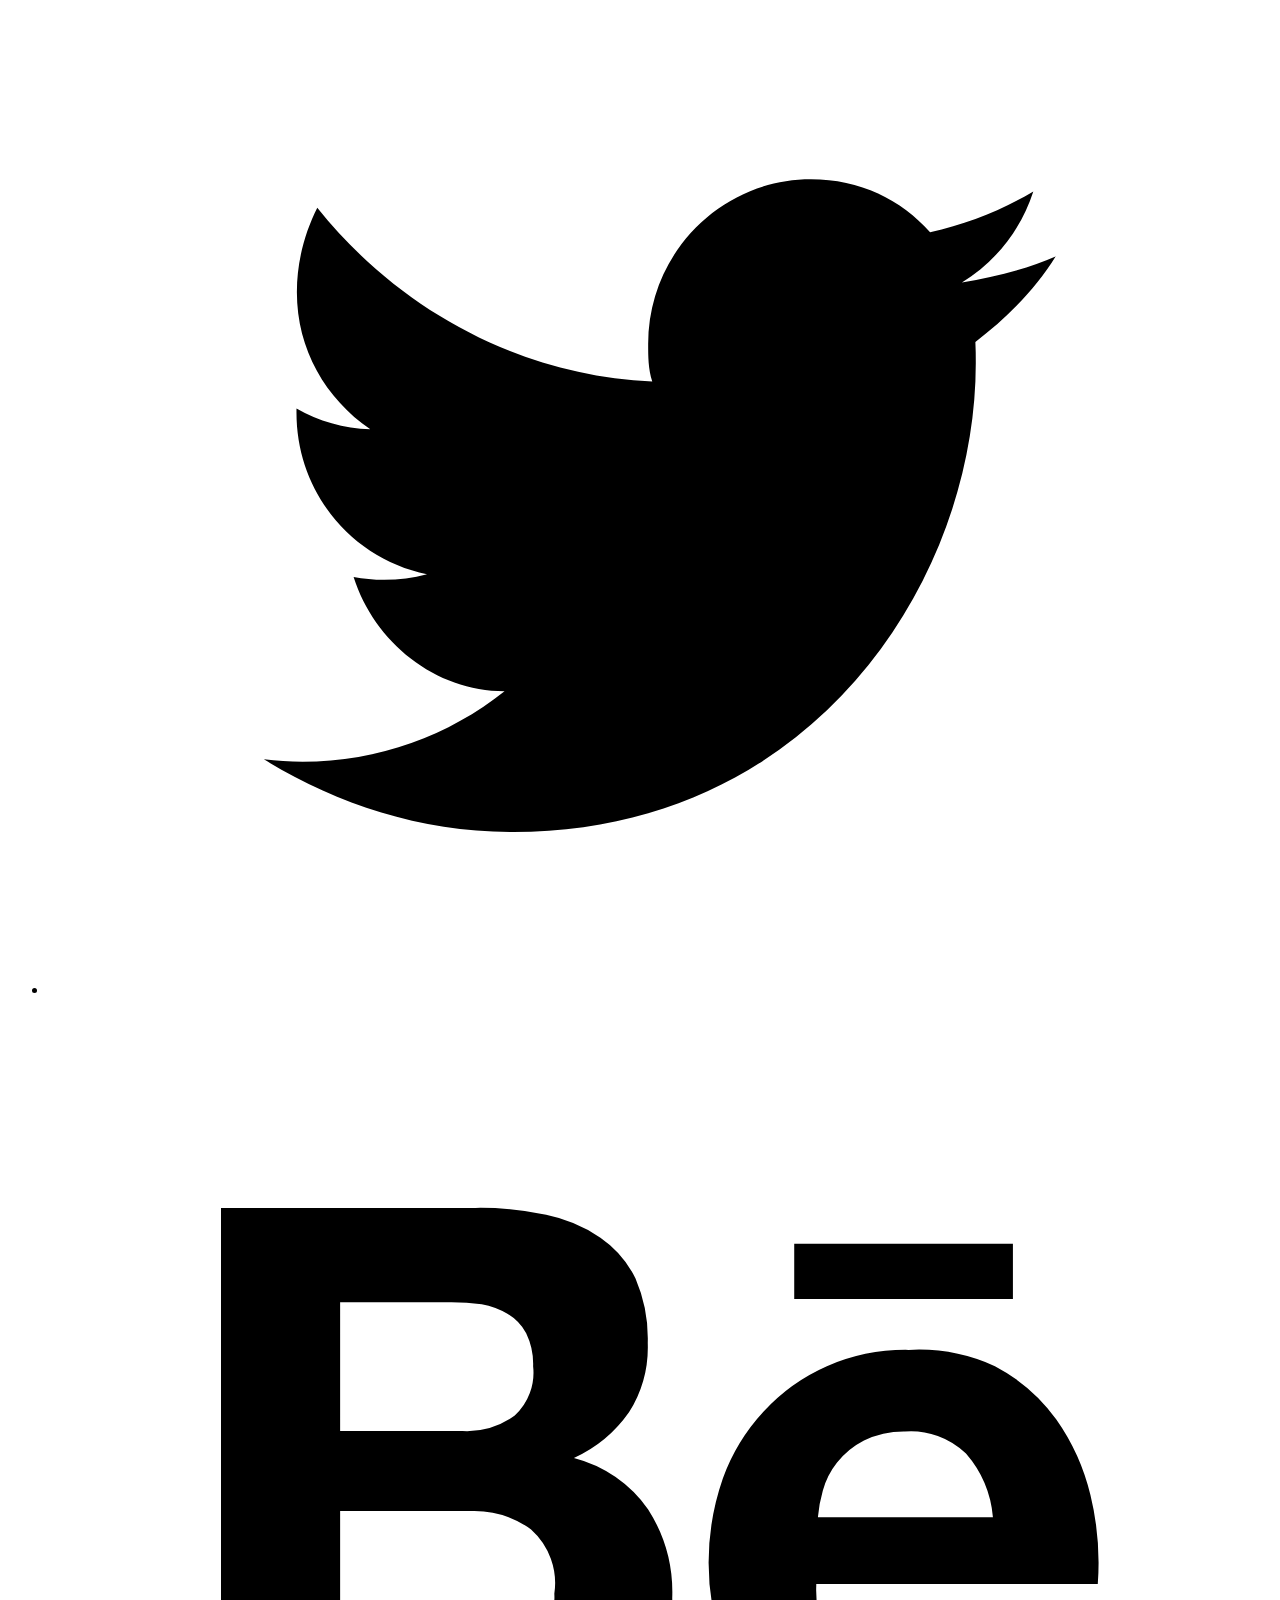
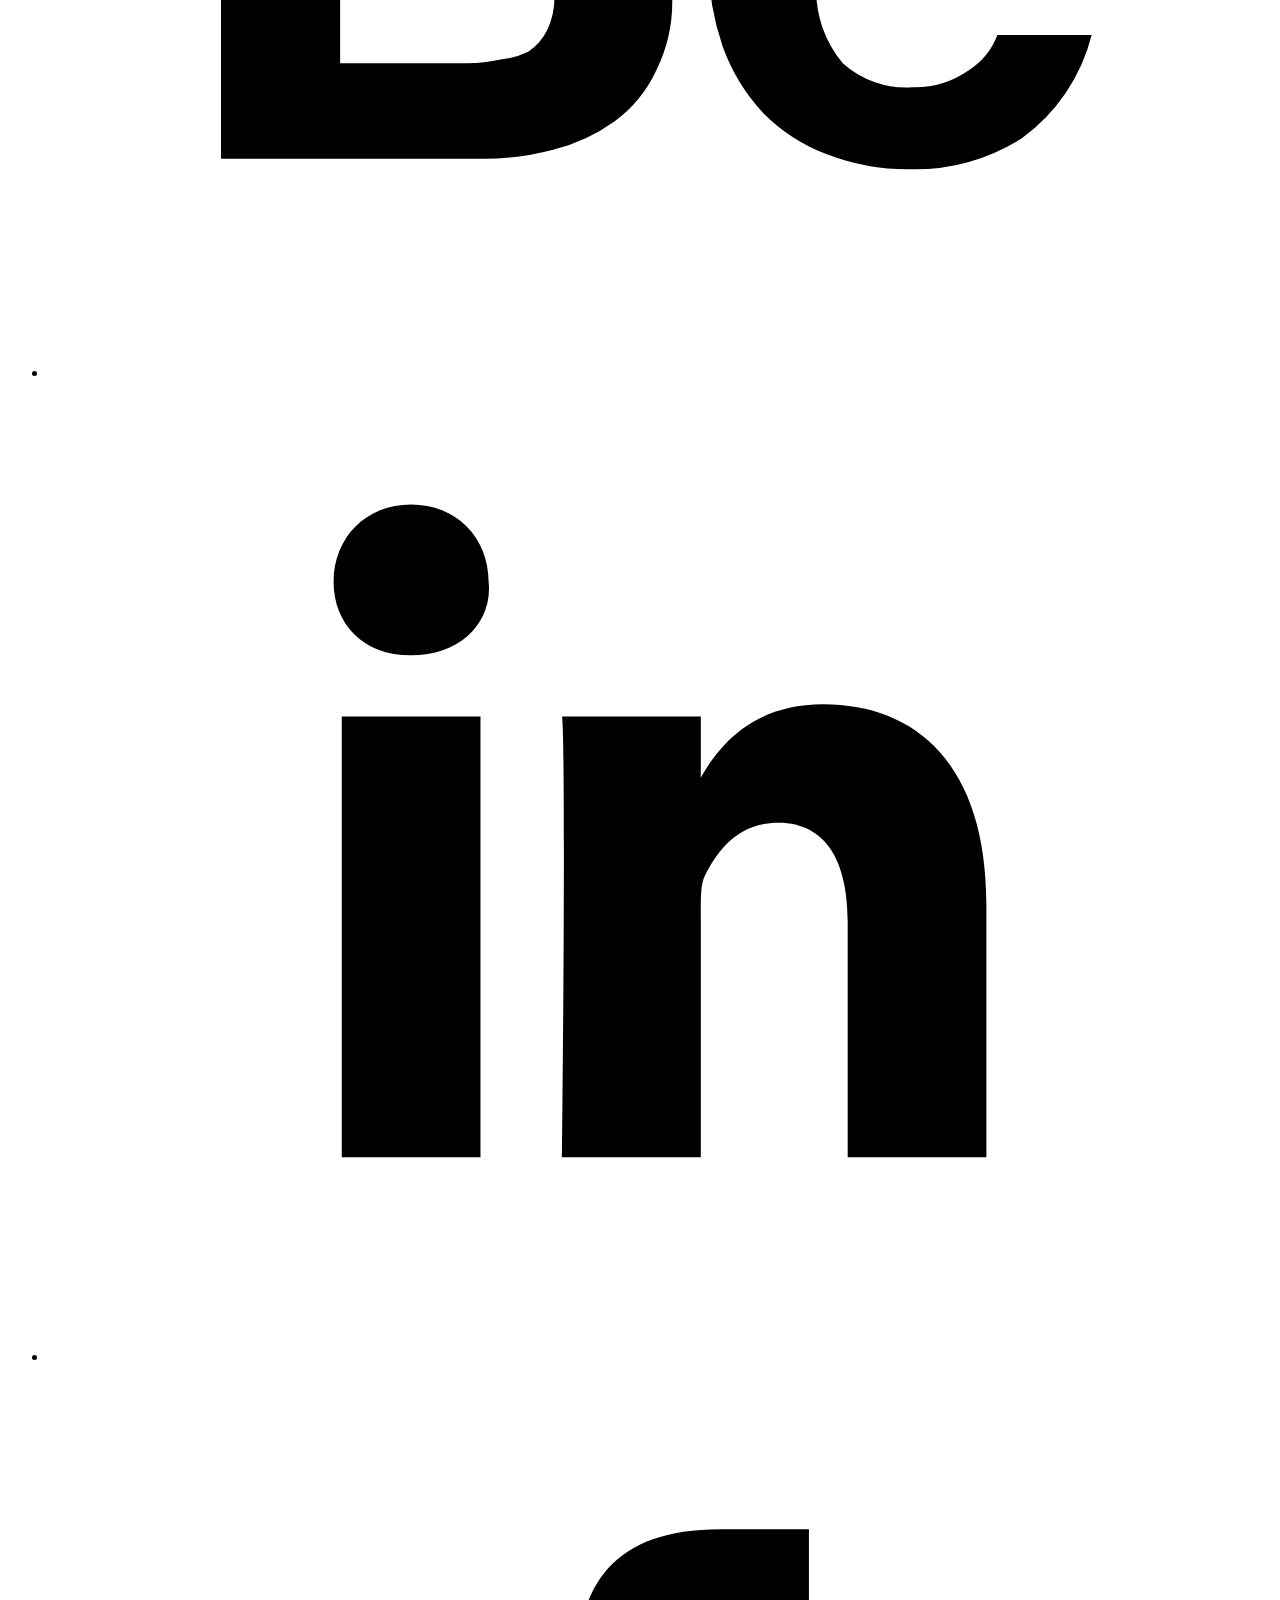
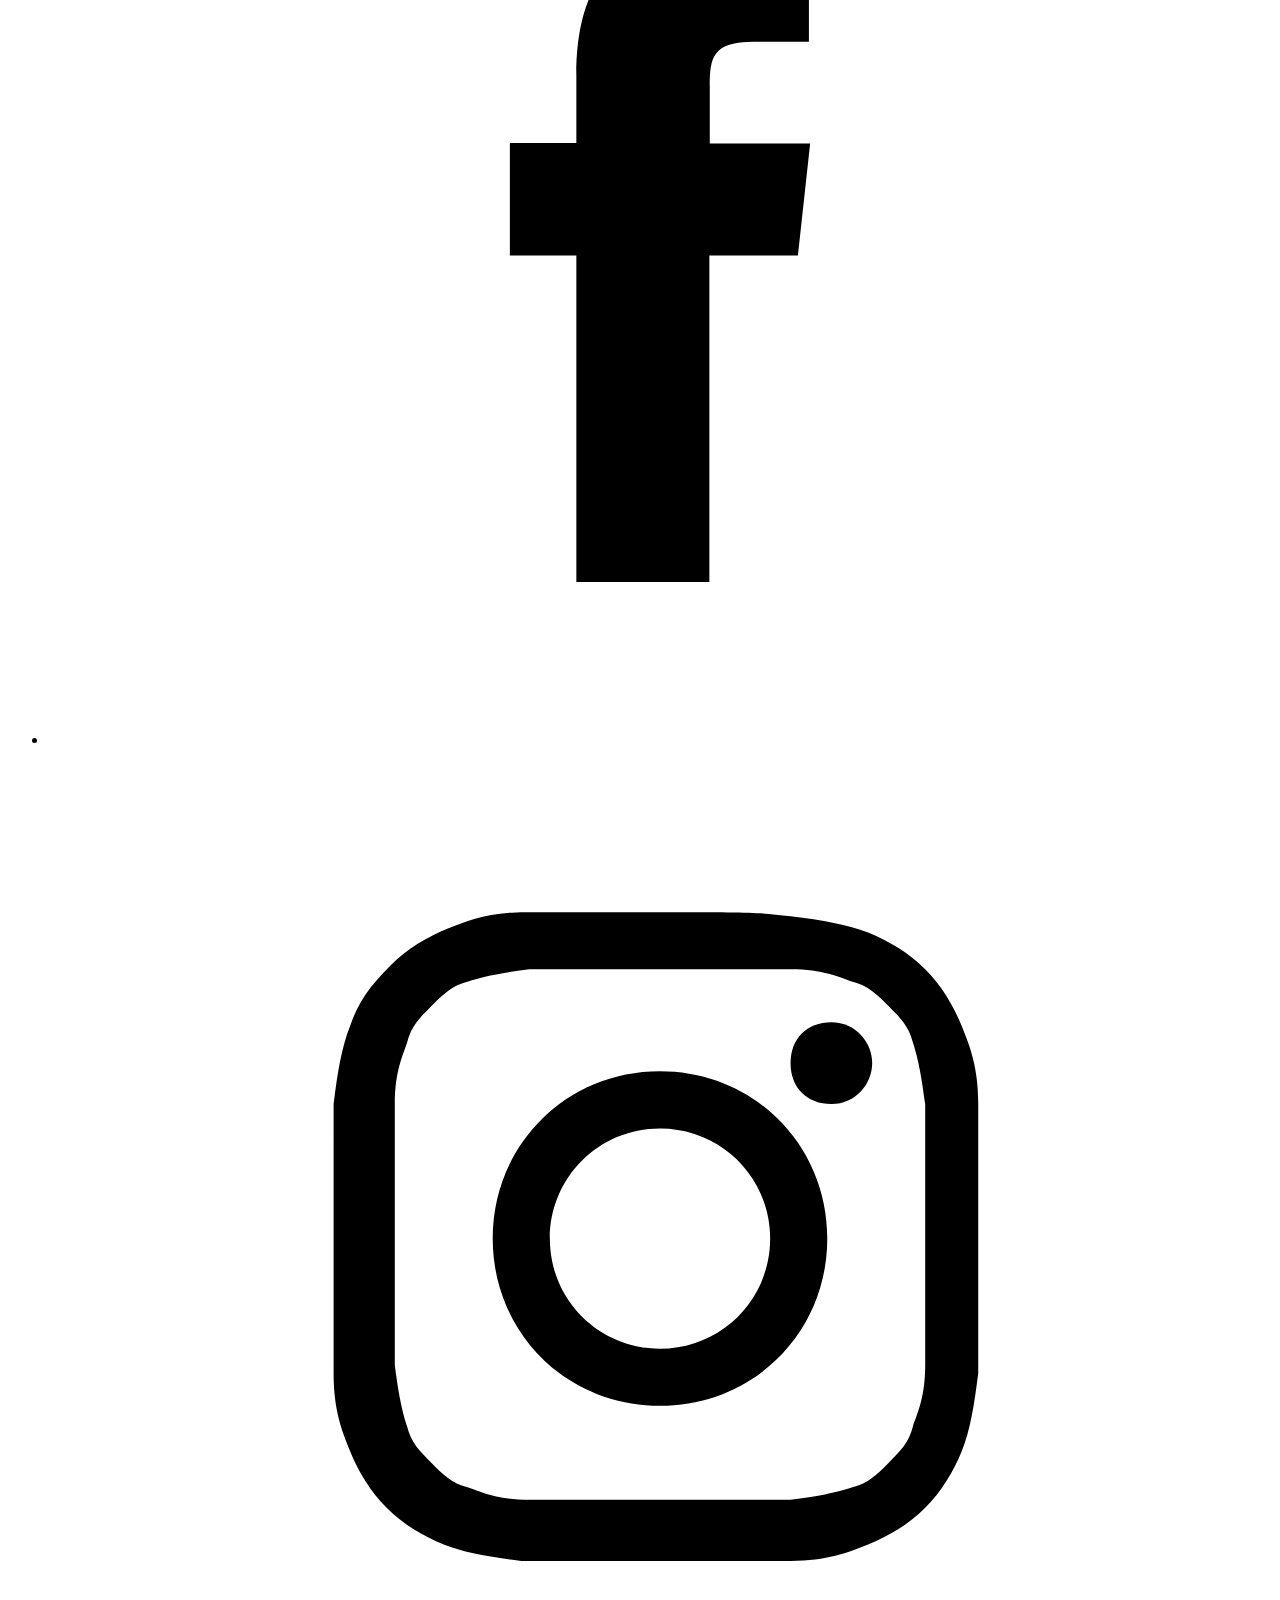
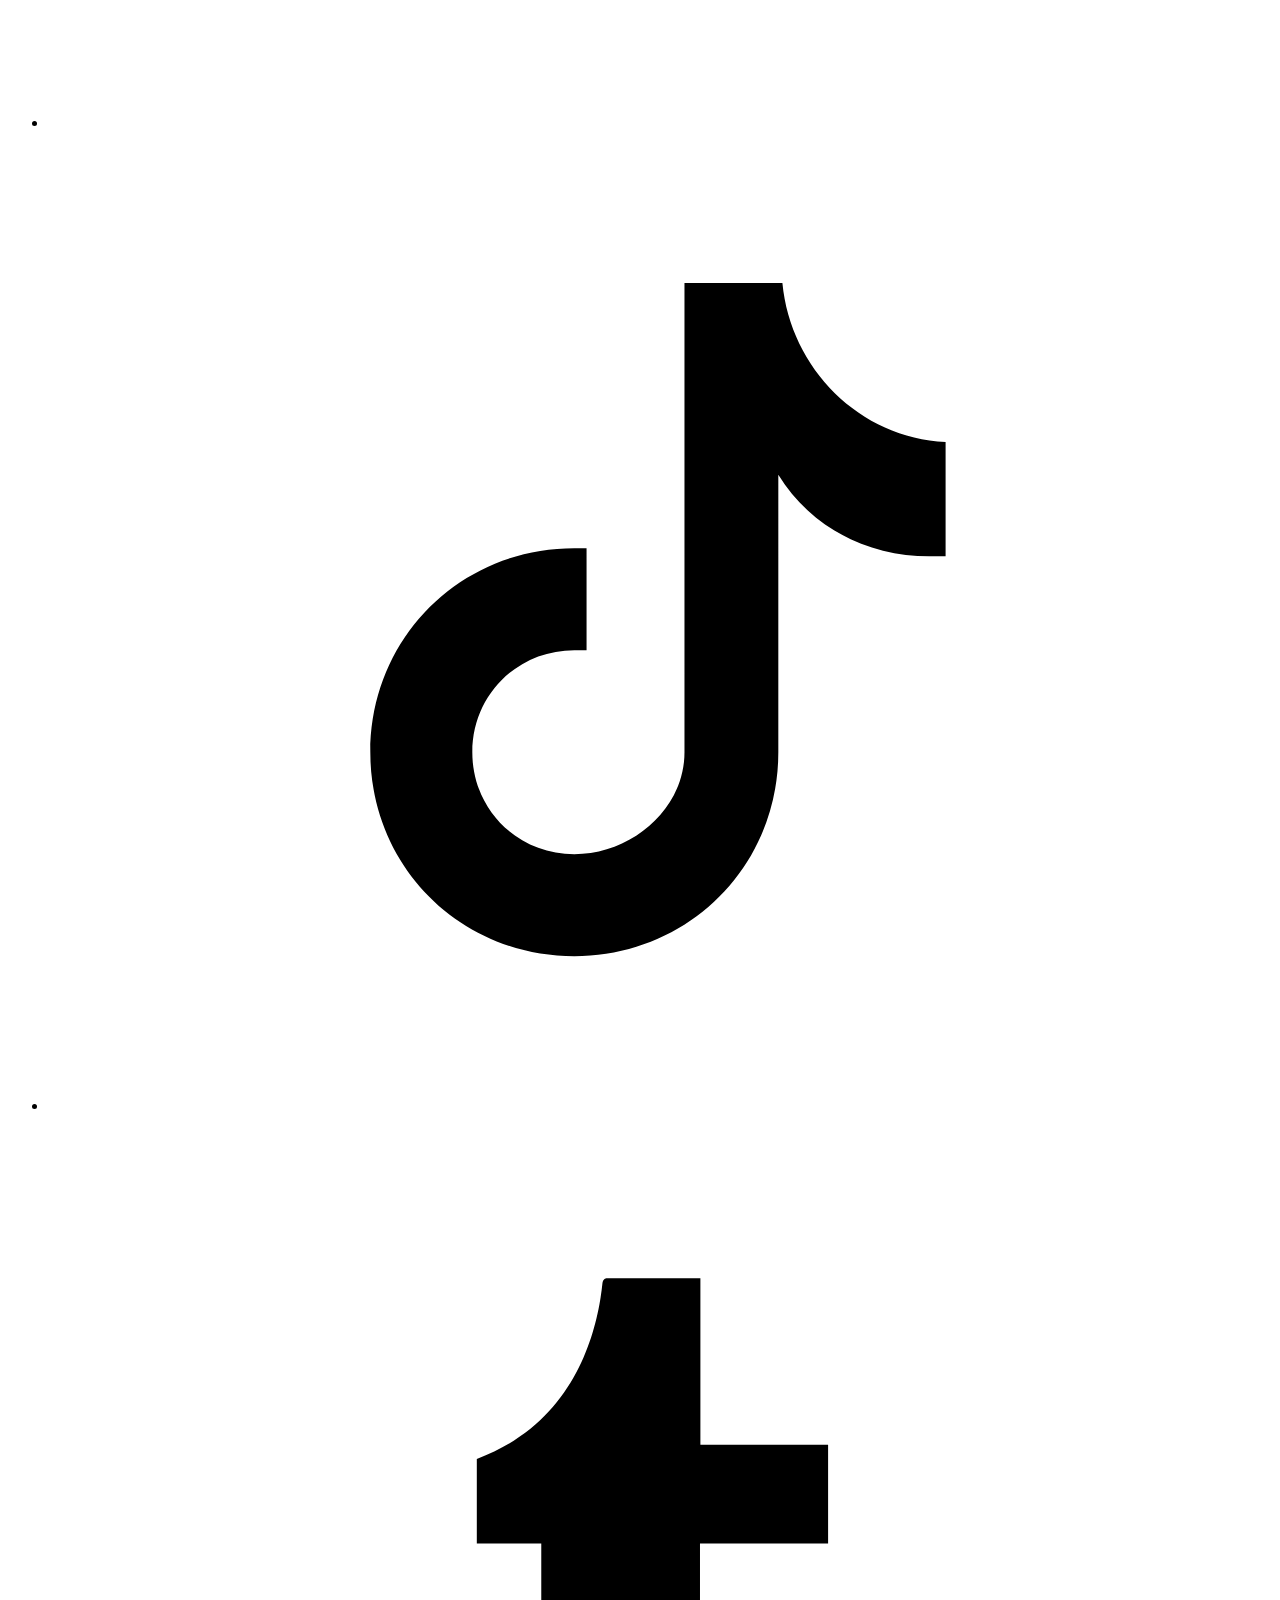
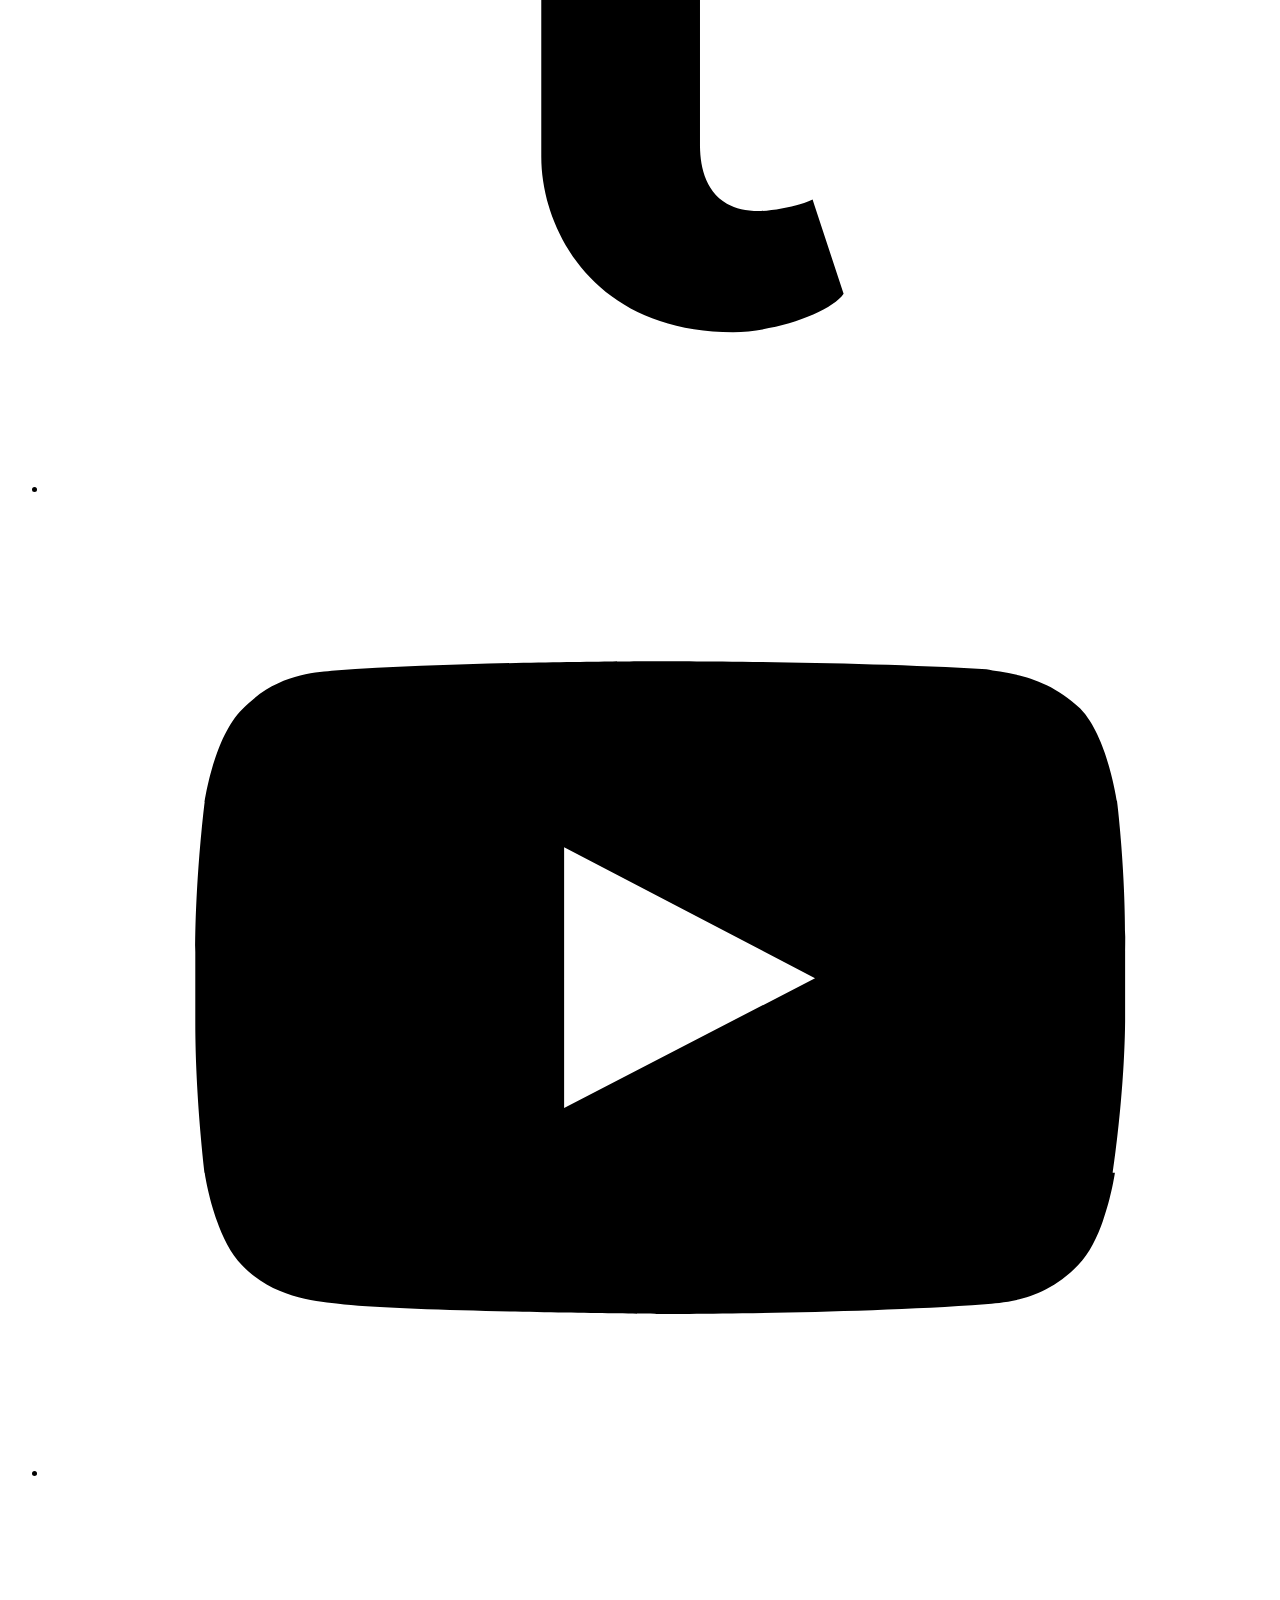
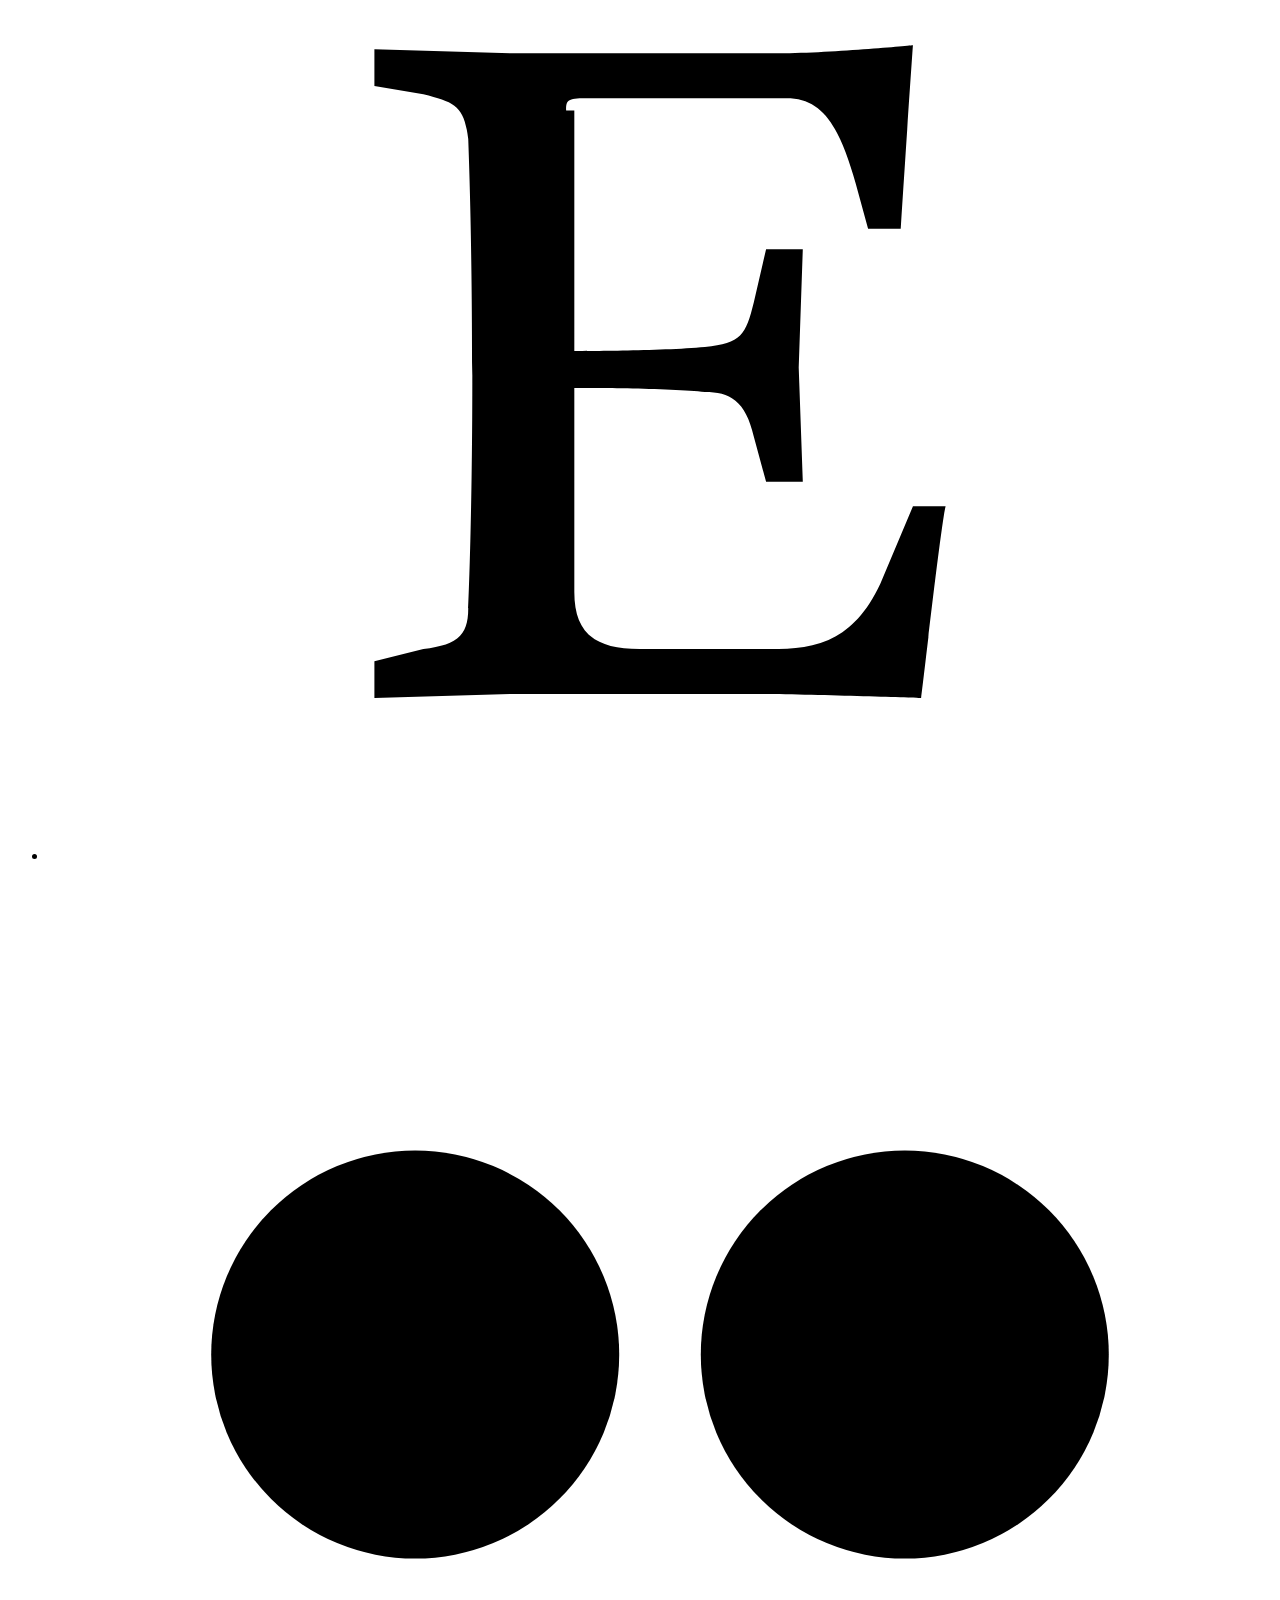
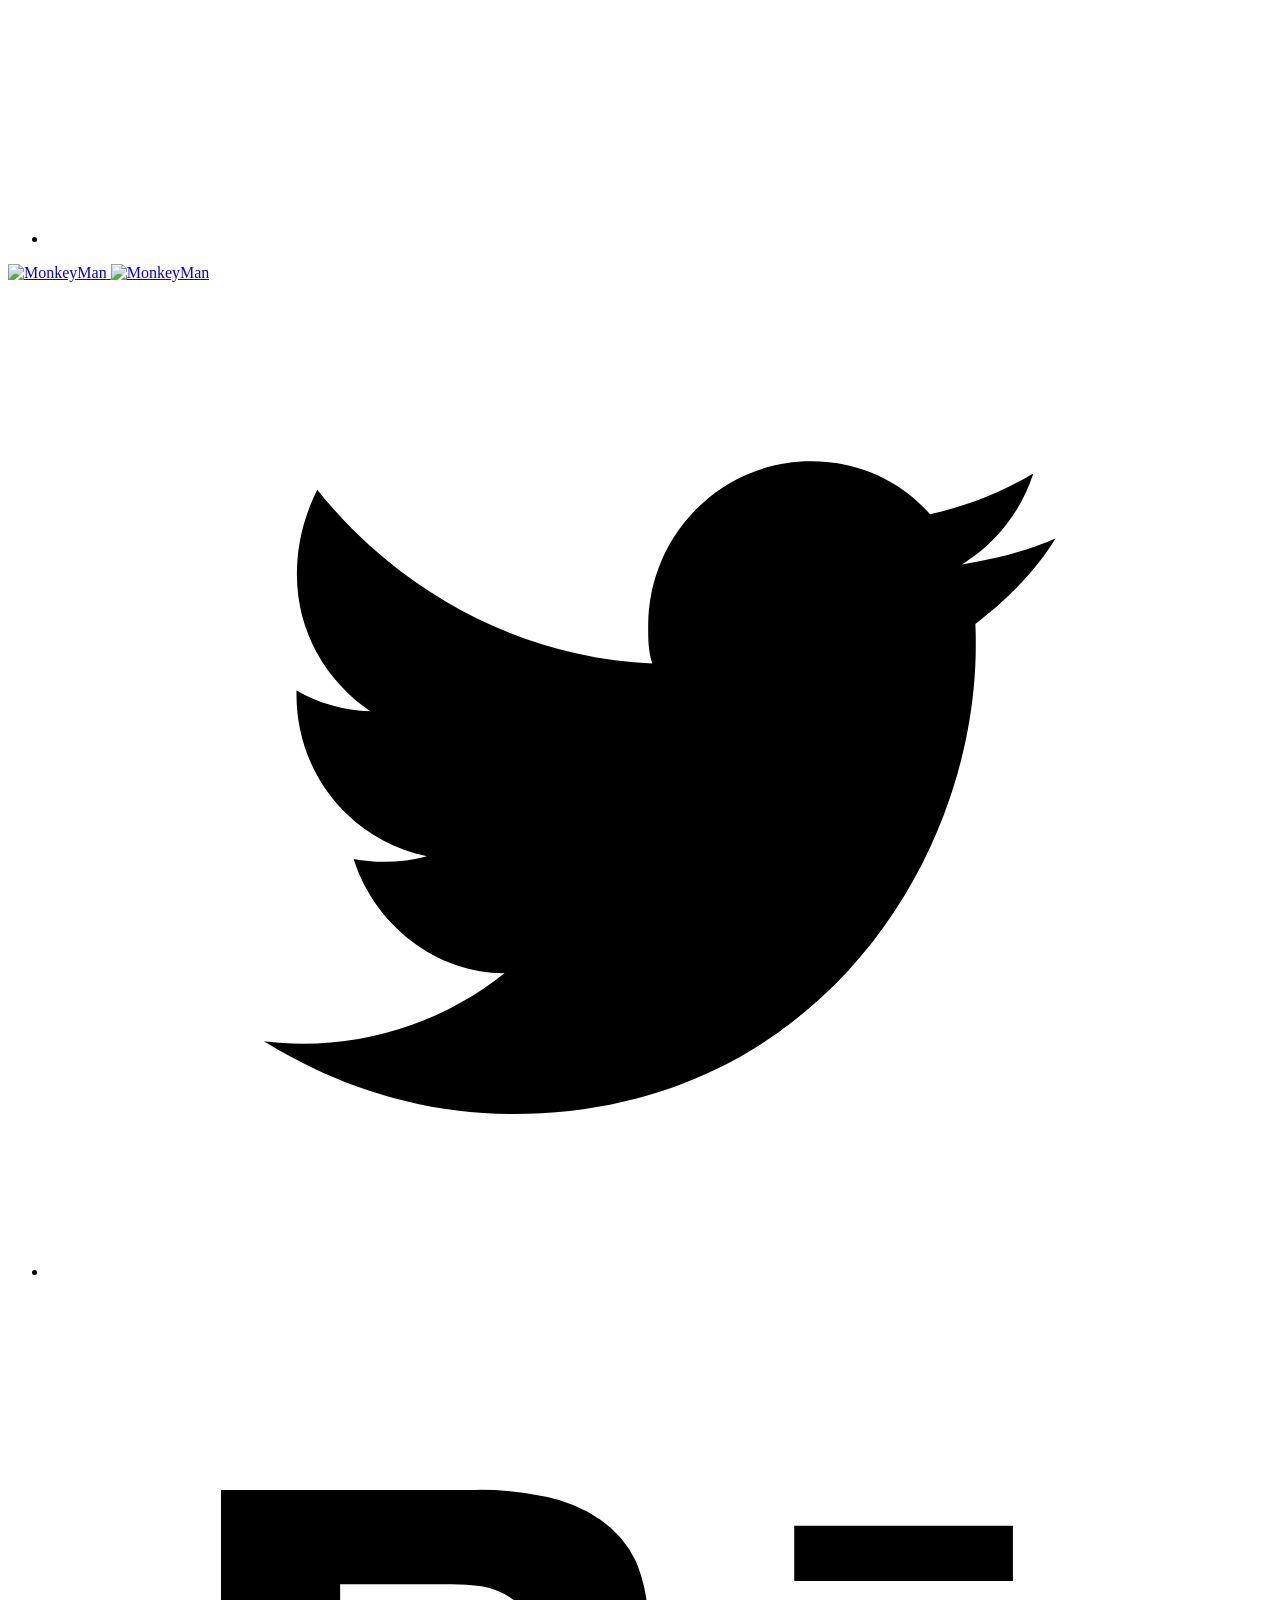
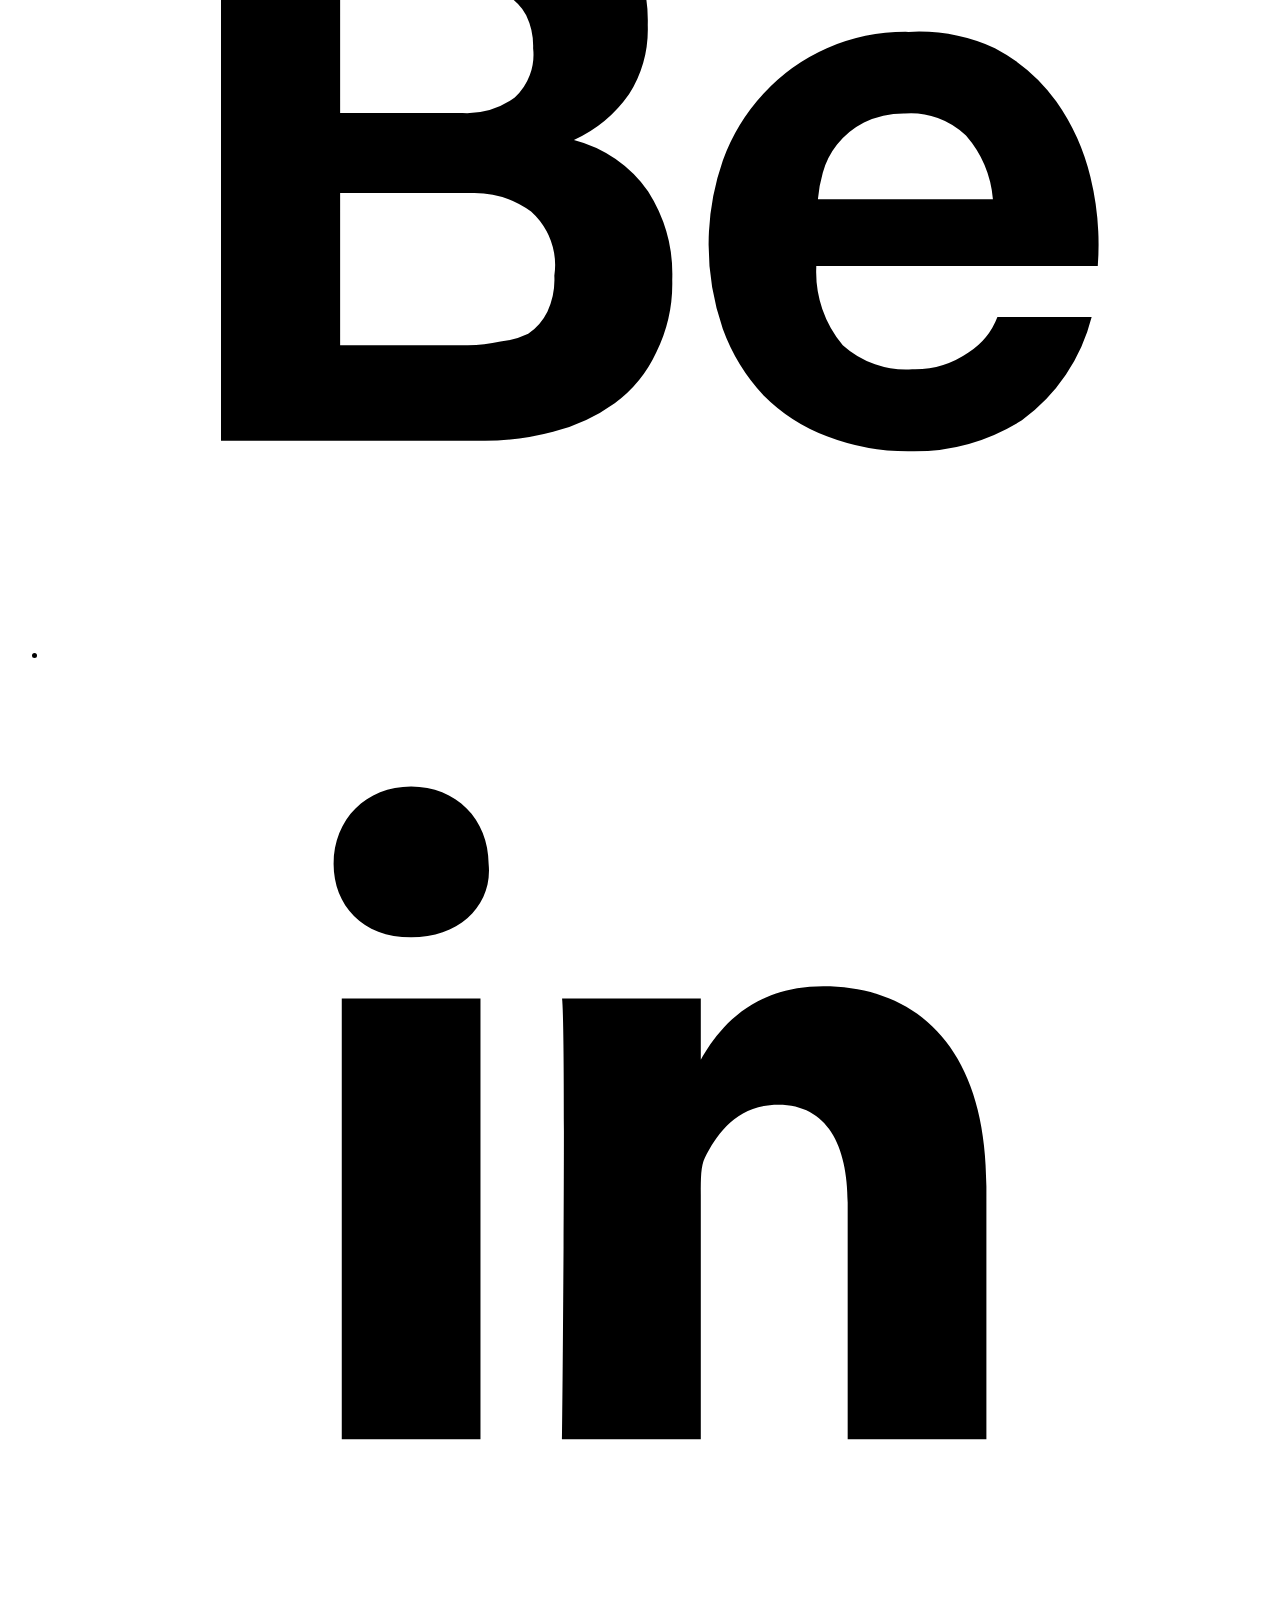
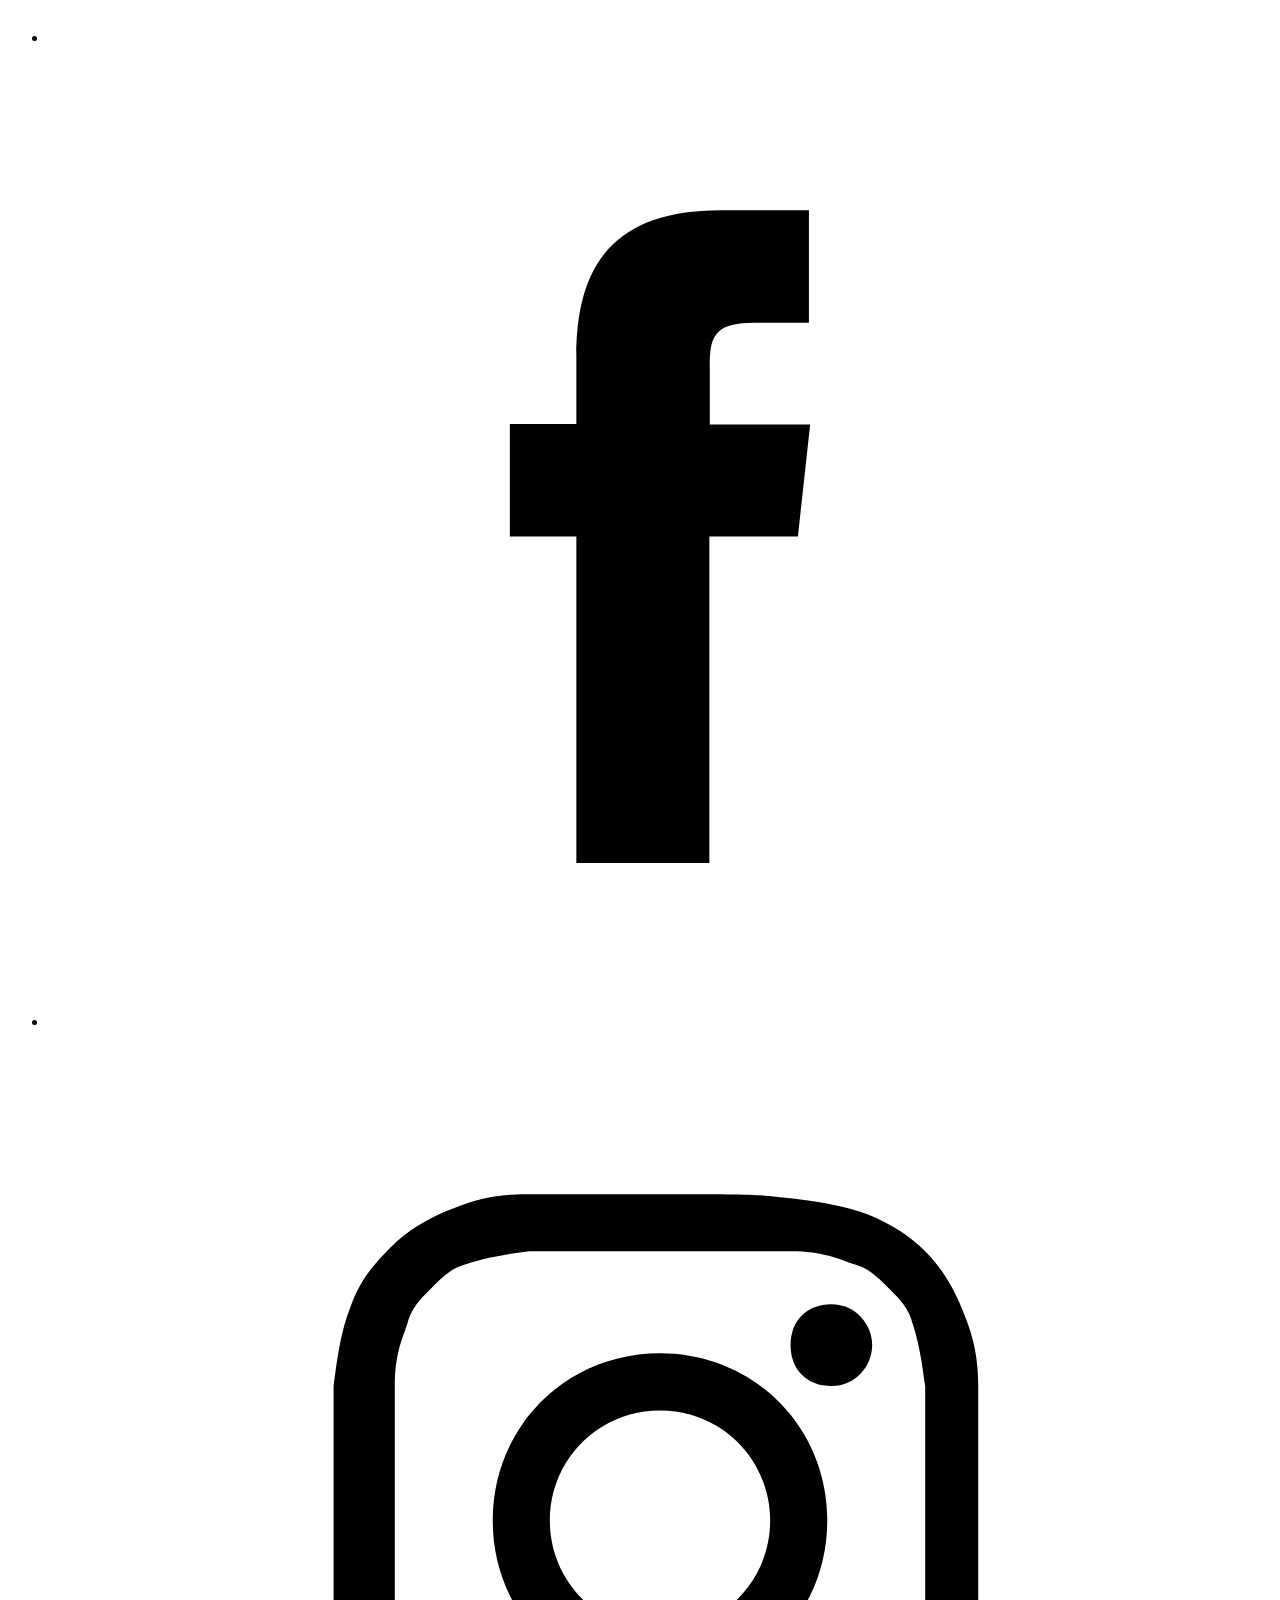
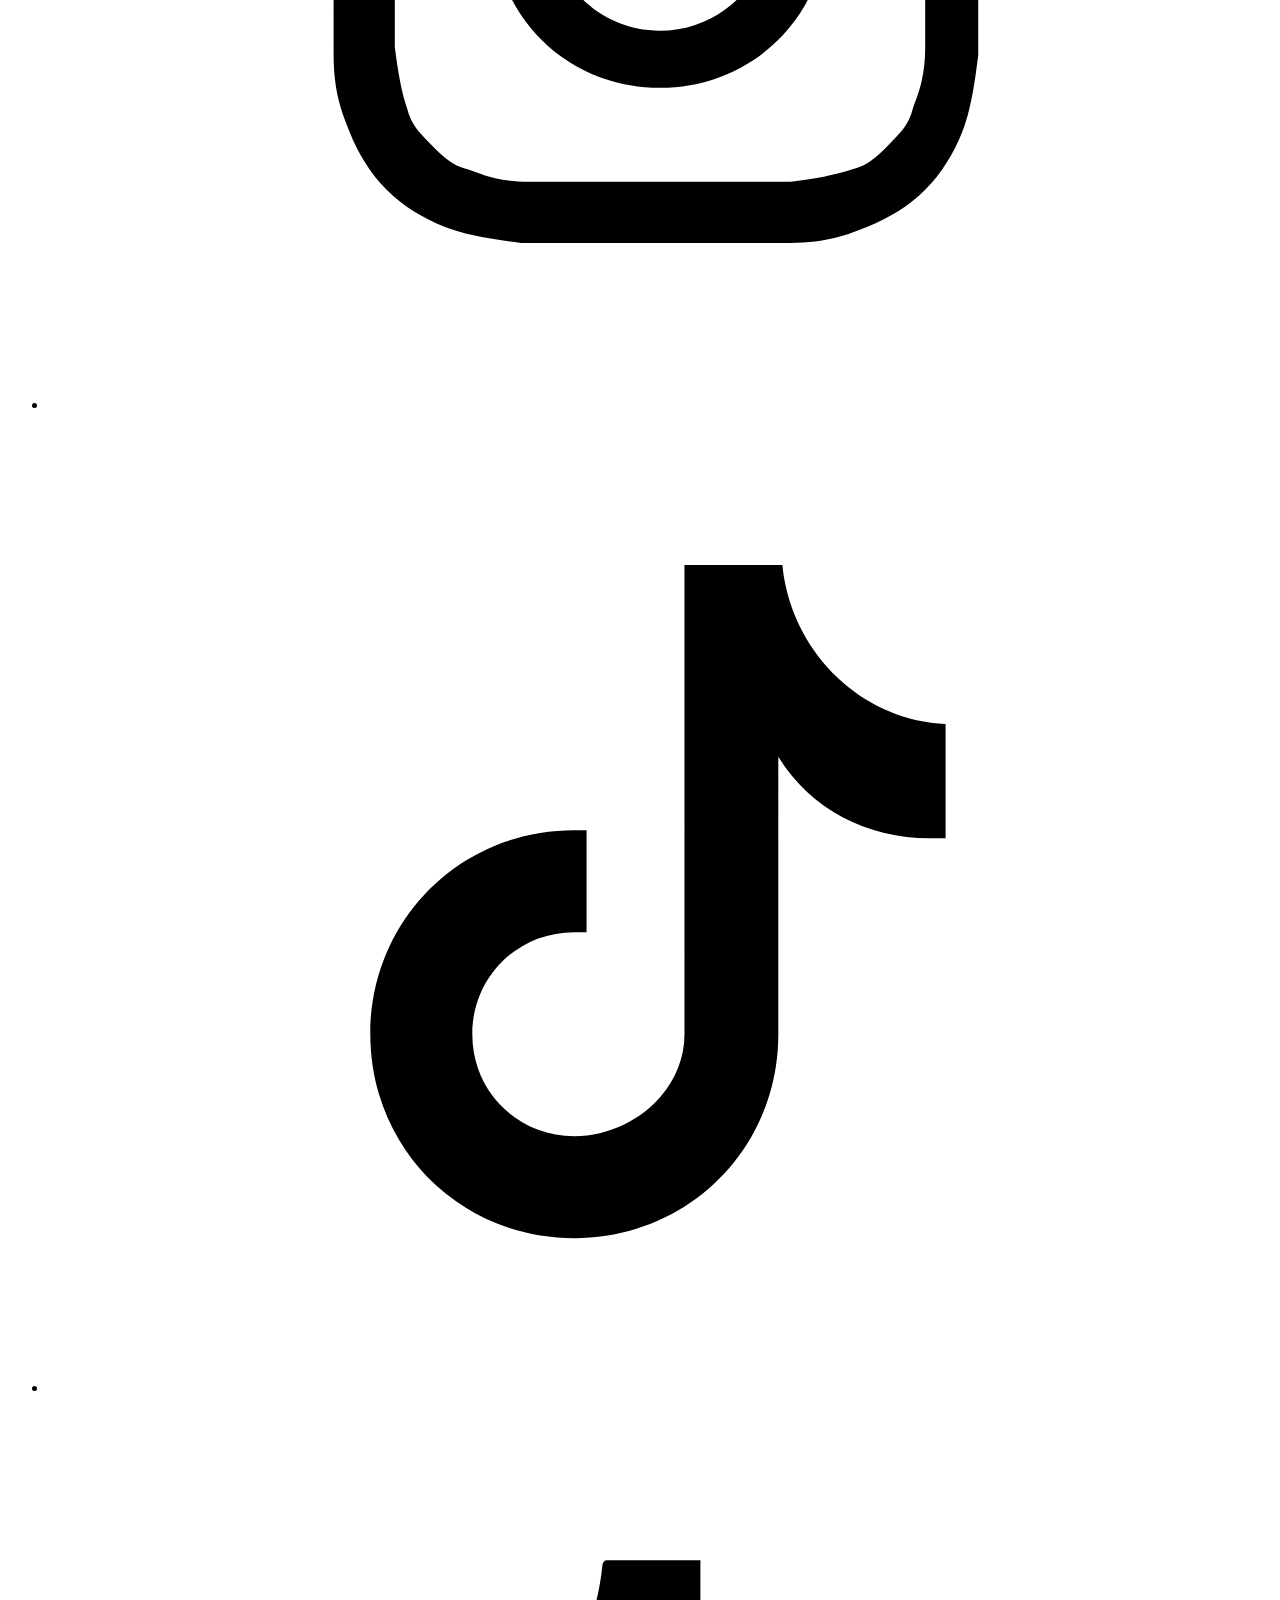
==== index.html @ 5e3587ab "Add files via upload" ====
<!DOCTYPE html>
<!-- saved from url=(0034)https://monkeyman.myportfolio.com/ -->
<html lang="en-US" class="wf-ftnk-n4-active wf-ysdr-n4-active wf-ftnk-n7-active wf-rnkj-n4-active wf-vcsm-n4-active wf-active"><head><meta http-equiv="Content-Type" content="text/html; charset=UTF-8">
  <script type="text/javascript">(window.NREUM||(NREUM={})).init={ajax:{deny_list:["bam.nr-data.net"]}};(window.NREUM||(NREUM={})).loader_config={licenseKey:"e7fb1b89a0",applicationID:"750147145"};;/*! For license information please see nr-loader-rum-1.249.0.min.js.LICENSE.txt */
(()=>{var e,t,r={234:(e,t,r)=>{"use strict";r.d(t,{P_:()=>v,Mt:()=>b,C5:()=>s,DL:()=>A,OP:()=>S,lF:()=>T,Yu:()=>x,Dg:()=>m,CX:()=>c,GE:()=>_,sU:()=>R});var n=r(8632),i=r(9567);const a={beacon:n.ce.beacon,errorBeacon:n.ce.errorBeacon,licenseKey:void 0,applicationID:void 0,sa:void 0,queueTime:void 0,applicationTime:void 0,ttGuid:void 0,user:void 0,account:void 0,product:void 0,extra:void 0,jsAttributes:{},userAttributes:void 0,atts:void 0,transactionName:void 0,tNamePlain:void 0},o={};function s(e){if(!e)throw new Error("All info objects require an agent identifier!");if(!o[e])throw new Error("Info for ".concat(e," was never set"));return o[e]}function c(e,t){if(!e)throw new Error("All info objects require an agent identifier!");o[e]=(0,i.D)(t,a);const r=(0,n.ek)(e);r&&(r.info=o[e])}const u=e=>{if(!e||"string"!=typeof e)return!1;try{document.createDocumentFragment().querySelector(e)}catch{return!1}return!0};var d=r(7056),l=r(50);const f="[data-nr-mask]",g=()=>{const e={mask_selector:"*",block_selector:"[data-nr-block]",mask_input_options:{color:!1,date:!1,"datetime-local":!1,email:!1,month:!1,number:!1,range:!1,search:!1,tel:!1,text:!1,time:!1,url:!1,week:!1,textarea:!1,select:!1,password:!0}};return{feature_flags:[],proxy:{assets:void 0,beacon:void 0},privacy:{cookies_enabled:!0},ajax:{deny_list:void 0,block_internal:!0,enabled:!0,harvestTimeSeconds:10,autoStart:!0},distributed_tracing:{enabled:void 0,exclude_newrelic_header:void 0,cors_use_newrelic_header:void 0,cors_use_tracecontext_headers:void 0,allowed_origins:void 0},session:{domain:void 0,expiresMs:d.oD,inactiveMs:d.Hb},ssl:void 0,obfuscate:void 0,jserrors:{enabled:!0,harvestTimeSeconds:10,autoStart:!0},metrics:{enabled:!0,autoStart:!0},page_action:{enabled:!0,harvestTimeSeconds:30,autoStart:!0},page_view_event:{enabled:!0,autoStart:!0},page_view_timing:{enabled:!0,harvestTimeSeconds:30,long_task:!1,autoStart:!0},session_trace:{enabled:!0,harvestTimeSeconds:10,autoStart:!0},harvest:{tooManyRequestsDelay:60},session_replay:{autoStart:!0,enabled:!1,harvestTimeSeconds:60,sampling_rate:50,error_sampling_rate:50,collect_fonts:!1,inline_images:!1,inline_stylesheet:!0,mask_all_inputs:!0,get mask_text_selector(){return e.mask_selector},set mask_text_selector(t){u(t)?e.mask_selector="".concat(t,",").concat(f):""===t||null===t?e.mask_selector=f:(0,l.Z)("An invalid session_replay.mask_selector was provided. '*' will be used.",t)},get block_class(){return"nr-block"},get ignore_class(){return"nr-ignore"},get mask_text_class(){return"nr-mask"},get block_selector(){return e.block_selector},set block_selector(t){u(t)?e.block_selector+=",".concat(t):""!==t&&(0,l.Z)("An invalid session_replay.block_selector was provided and will not be used",t)},get mask_input_options(){return e.mask_input_options},set mask_input_options(t){t&&"object"==typeof t?e.mask_input_options={...t,password:!0}:(0,l.Z)("An invalid session_replay.mask_input_option was provided and will not be used",t)}},spa:{enabled:!0,harvestTimeSeconds:10,autoStart:!0}}},p={},h="All configuration objects require an agent identifier!";function v(e){if(!e)throw new Error(h);if(!p[e])throw new Error("Configuration for ".concat(e," was never set"));return p[e]}function m(e,t){if(!e)throw new Error(h);p[e]=(0,i.D)(t,g());const r=(0,n.ek)(e);r&&(r.init=p[e])}function b(e,t){if(!e)throw new Error(h);var r=v(e);if(r){for(var n=t.split("."),i=0;i<n.length-1;i++)if("object"!=typeof(r=r[n[i]]))return;r=r[n[n.length-1]]}return r}const y={accountID:void 0,trustKey:void 0,agentID:void 0,licenseKey:void 0,applicationID:void 0,xpid:void 0},w={};function A(e){if(!e)throw new Error("All loader-config objects require an agent identifier!");if(!w[e])throw new Error("LoaderConfig for ".concat(e," was never set"));return w[e]}function _(e,t){if(!e)throw new Error("All loader-config objects require an agent identifier!");w[e]=(0,i.D)(t,y);const r=(0,n.ek)(e);r&&(r.loader_config=w[e])}const x=(0,n.mF)().o;var D=r(385),k=r(6818);const E={buildEnv:k.Re,customTransaction:void 0,disabled:!1,distMethod:k.gF,isolatedBacklog:!1,loaderType:void 0,maxBytes:3e4,offset:Math.floor(D._A?.performance?.timeOrigin||D._A?.performance?.timing?.navigationStart||Date.now()),onerror:void 0,origin:""+D._A.location,ptid:void 0,releaseIds:{},session:void 0,xhrWrappable:"function"==typeof D._A.XMLHttpRequest?.prototype?.addEventListener,version:k.q4,denyList:void 0},j={};function S(e){if(!e)throw new Error("All runtime objects require an agent identifier!");if(!j[e])throw new Error("Runtime for ".concat(e," was never set"));return j[e]}function R(e,t){if(!e)throw new Error("All runtime objects require an agent identifier!");j[e]=(0,i.D)(t,E);const r=(0,n.ek)(e);r&&(r.runtime=j[e])}function T(e){return function(e){try{const t=s(e);return!!t.licenseKey&&!!t.errorBeacon&&!!t.applicationID}catch(e){return!1}}(e)}},9567:(e,t,r)=>{"use strict";r.d(t,{D:()=>i});var n=r(50);function i(e,t){try{if(!e||"object"!=typeof e)return(0,n.Z)("Setting a Configurable requires an object as input");if(!t||"object"!=typeof t)return(0,n.Z)("Setting a Configurable requires a model to set its initial properties");const r=Object.create(Object.getPrototypeOf(t),Object.getOwnPropertyDescriptors(t)),a=0===Object.keys(r).length?e:r;for(let o in a)if(void 0!==e[o])try{Array.isArray(e[o])&&Array.isArray(t[o])?r[o]=Array.from(new Set([...e[o],...t[o]])):"object"==typeof e[o]&&"object"==typeof t[o]?r[o]=i(e[o],t[o]):r[o]=e[o]}catch(e){(0,n.Z)("An error occurred while setting a property of a Configurable",e)}return r}catch(e){(0,n.Z)("An error occured while setting a Configurable",e)}}},6818:(e,t,r)=>{"use strict";r.d(t,{Re:()=>i,gF:()=>a,q4:()=>n});const n="1.249.0",i="PROD",a="CDN"},385:(e,t,r)=>{"use strict";r.d(t,{Nk:()=>d,Tt:()=>s,_A:()=>a,cv:()=>l,iS:()=>o,il:()=>n,ux:()=>c,v6:()=>i,w1:()=>u});const n="undefined"!=typeof window&&!!window.document,i="undefined"!=typeof WorkerGlobalScope&&("undefined"!=typeof self&&self instanceof WorkerGlobalScope&&self.navigator instanceof WorkerNavigator||"undefined"!=typeof globalThis&&globalThis instanceof WorkerGlobalScope&&globalThis.navigator instanceof WorkerNavigator),a=n?window:"undefined"!=typeof WorkerGlobalScope&&("undefined"!=typeof self&&self instanceof WorkerGlobalScope&&self||"undefined"!=typeof globalThis&&globalThis instanceof WorkerGlobalScope&&globalThis),o=(a?.document?.readyState,Boolean("hidden"===a?.document?.visibilityState)),s=(a?.location,/iPad|iPhone|iPod/.test(a.navigator?.userAgent)),c=s&&"undefined"==typeof SharedWorker,u=((()=>{const e=a.navigator?.userAgent?.match(/Firefox[/\s](\d+\.\d+)/);Array.isArray(e)&&e.length>=2&&e[1]})(),Boolean(n&&window.document.documentMode)),d=!!a.navigator?.sendBeacon,l=Math.floor(a?.performance?.timeOrigin||a?.performance?.timing?.navigationStart||Date.now())},1117:(e,t,r)=>{"use strict";r.d(t,{w:()=>a});var n=r(50);const i={agentIdentifier:"",ee:void 0};class a{constructor(e){try{if("object"!=typeof e)return(0,n.Z)("shared context requires an object as input");this.sharedContext={},Object.assign(this.sharedContext,i),Object.entries(e).forEach((e=>{let[t,r]=e;Object.keys(i).includes(t)&&(this.sharedContext[t]=r)}))}catch(e){(0,n.Z)("An error occured while setting SharedContext",e)}}}},8e3:(e,t,r)=>{"use strict";r.d(t,{L:()=>d,R:()=>c});var n=r(8325),i=r(1284),a=r(4322),o=r(3325);const s={};function c(e,t){const r={staged:!1,priority:o.p[t]||0};u(e),s[e].get(t)||s[e].set(t,r)}function u(e){e&&(s[e]||(s[e]=new Map))}function d(){let e=arguments.length>0&&void 0!==arguments[0]?arguments[0]:"",t=arguments.length>1&&void 0!==arguments[1]?arguments[1]:"feature";if(u(e),!e||!s[e].get(t))return o(t);s[e].get(t).staged=!0;const r=[...s[e]];function o(t){const r=e?n.ee.get(e):n.ee,o=a.X.handlers;if(r.backlog&&o){var s=r.backlog[t],c=o[t];if(c){for(var u=0;s&&u<s.length;++u)l(s[u],c);(0,i.D)(c,(function(e,t){(0,i.D)(t,(function(t,r){r[0].on(e,r[1])}))}))}delete o[t],r.backlog[t]=null,r.emit("drain-"+t,[])}}r.every((e=>{let[t,r]=e;return r.staged}))&&(r.sort(((e,t)=>e[1].priority-t[1].priority)),r.forEach((t=>{let[r]=t;s[e].delete(r),o(r)})))}function l(e,t){var r=e[1];(0,i.D)(t[r],(function(t,r){var n=e[0];if(r[0]===n){var i=r[1],a=e[3],o=e[2];i.apply(a,o)}}))}},8325:(e,t,r)=>{"use strict";r.d(t,{A:()=>c,ee:()=>u});var n=r(8632),i=r(2210),a=r(234);class o{constructor(e){this.contextId=e}}var s=r(3117);const c="nr@context:".concat(s.a),u=function e(t,r){var n={},s={},d={},f=!1;try{f=16===r.length&&(0,a.OP)(r).isolatedBacklog}catch(e){}var g={on:h,addEventListener:h,removeEventListener:function(e,t){var r=n[e];if(!r)return;for(var i=0;i<r.length;i++)r[i]===t&&r.splice(i,1)},emit:function(e,r,n,i,a){!1!==a&&(a=!0);if(u.aborted&&!i)return;t&&a&&t.emit(e,r,n);for(var o=p(n),c=v(e),d=c.length,l=0;l<d;l++)c[l].apply(o,r);var f=b()[s[e]];f&&f.push([g,e,r,o]);return o},get:m,listeners:v,context:p,buffer:function(e,t){const r=b();if(t=t||"feature",g.aborted)return;Object.entries(e||{}).forEach((e=>{let[n,i]=e;s[i]=t,t in r||(r[t]=[])}))},abort:l,aborted:!1,isBuffering:function(e){return!!b()[s[e]]},debugId:r,backlog:f?{}:t&&"object"==typeof t.backlog?t.backlog:{}};return g;function p(e){return e&&e instanceof o?e:e?(0,i.X)(e,c,(()=>new o(c))):new o(c)}function h(e,t){n[e]=v(e).concat(t)}function v(e){return n[e]||[]}function m(t){return d[t]=d[t]||e(g,t)}function b(){return g.backlog}}(void 0,"globalEE"),d=(0,n.fP)();function l(){u.aborted=!0,u.backlog={}}d.ee||(d.ee=u)},5546:(e,t,r)=>{"use strict";r.d(t,{E:()=>n,p:()=>i});var n=r(8325).ee.get("handle");function i(e,t,r,i,a){a?(a.buffer([e],i),a.emit(e,t,r)):(n.buffer([e],i),n.emit(e,t,r))}},4322:(e,t,r)=>{"use strict";r.d(t,{X:()=>a});var n=r(5546);a.on=o;var i=a.handlers={};function a(e,t,r,a){o(a||n.E,i,e,t,r)}function o(e,t,r,i,a){a||(a="feature"),e||(e=n.E);var o=t[a]=t[a]||{};(o[r]=o[r]||[]).push([e,i])}},3239:(e,t,r)=>{"use strict";r.d(t,{bP:()=>s,iz:()=>c,m$:()=>o});var n=r(385);let i=!1,a=!1;try{const e={get passive(){return i=!0,!1},get signal(){return a=!0,!1}};n._A.addEventListener("test",null,e),n._A.removeEventListener("test",null,e)}catch(e){}function o(e,t){return i||a?{capture:!!e,passive:i,signal:t}:!!e}function s(e,t){let r=arguments.length>2&&void 0!==arguments[2]&&arguments[2],n=arguments.length>3?arguments[3]:void 0;window.addEventListener(e,t,o(r,n))}function c(e,t){let r=arguments.length>2&&void 0!==arguments[2]&&arguments[2],n=arguments.length>3?arguments[3]:void 0;document.addEventListener(e,t,o(r,n))}},3117:(e,t,r)=>{"use strict";r.d(t,{a:()=>n});const n=(0,r(4402).Rl)()},4402:(e,t,r)=>{"use strict";r.d(t,{Rl:()=>o,ky:()=>s});var n=r(385);const i="xxxxxxxx-xxxx-4xxx-yxxx-xxxxxxxxxxxx";function a(e,t){return e?15&e[t]:16*Math.random()|0}function o(){const e=n._A?.crypto||n._A?.msCrypto;let t,r=0;return e&&e.getRandomValues&&(t=e.getRandomValues(new Uint8Array(30))),i.split("").map((e=>"x"===e?a(t,r++).toString(16):"y"===e?(3&a()|8).toString(16):e)).join("")}function s(e){const t=n._A?.crypto||n._A?.msCrypto;let r,i=0;t&&t.getRandomValues&&(r=t.getRandomValues(new Uint8Array(e)));const o=[];for(var s=0;s<e;s++)o.push(a(r,++i).toString(16));return o.join("")}},7056:(e,t,r)=>{"use strict";r.d(t,{Bq:()=>n,Hb:()=>a,oD:()=>i});const n="NRBA",i=144e5,a=18e5},7894:(e,t,r)=>{"use strict";function n(){return Math.round(performance.now())}r.d(t,{z:()=>n})},50:(e,t,r)=>{"use strict";function n(e,t){"function"==typeof console.warn&&(console.warn("New Relic: ".concat(e)),t&&console.warn(t))}r.d(t,{Z:()=>n})},2825:(e,t,r)=>{"use strict";r.d(t,{N:()=>d,T:()=>l});var n=r(8325),i=r(5546),a=r(3325),o=r(385);const s="newrelic";const c={stn:[a.D.sessionTrace],err:[a.D.jserrors,a.D.metrics],ins:[a.D.pageAction],spa:[a.D.spa],sr:[a.D.sessionReplay,a.D.sessionTrace]},u=new Set;function d(e,t){const r=n.ee.get(t);e&&"object"==typeof e&&(u.has(t)||(Object.entries(e).forEach((e=>{let[t,n]=e;c[t]?c[t].forEach((e=>{n?(0,i.p)("feat-"+t,[],void 0,e,r):(0,i.p)("block-"+t,[],void 0,e,r),(0,i.p)("rumresp-"+t,[Boolean(n)],void 0,e,r)})):n&&(0,i.p)("feat-"+t,[],void 0,void 0,r),l[t]=Boolean(n)})),Object.keys(c).forEach((e=>{void 0===l[e]&&(c[e]?.forEach((t=>(0,i.p)("rumresp-"+e,[!1],void 0,t,r))),l[e]=!1)})),u.add(t),function(){let e=arguments.length>0&&void 0!==arguments[0]?arguments[0]:{};try{o._A.dispatchEvent(new CustomEvent(s,{detail:e}))}catch(e){}}({loaded:!0})))}const l={}},2210:(e,t,r)=>{"use strict";r.d(t,{X:()=>i});var n=Object.prototype.hasOwnProperty;function i(e,t,r){if(n.call(e,t))return e[t];var i=r();if(Object.defineProperty&&Object.keys)try{return Object.defineProperty(e,t,{value:i,writable:!0,enumerable:!1}),i}catch(e){}return e[t]=i,i}},1284:(e,t,r)=>{"use strict";r.d(t,{D:()=>n});const n=(e,t)=>Object.entries(e||{}).map((e=>{let[r,n]=e;return t(r,n)}))},4351:(e,t,r)=>{"use strict";r.d(t,{P:()=>a});var n=r(8325);const i=()=>{const e=new WeakSet;return(t,r)=>{if("object"==typeof r&&null!==r){if(e.has(r))return;e.add(r)}return r}};function a(e){try{return JSON.stringify(e,i())}catch(e){try{n.ee.emit("internal-error",[e])}catch(e){}}}},3960:(e,t,r)=>{"use strict";r.d(t,{KB:()=>o,b2:()=>a});var n=r(3239);function i(){return"undefined"==typeof document||"complete"===document.readyState}function a(e,t){if(i())return e();(0,n.bP)("load",e,t)}function o(e){if(i())return e();(0,n.iz)("DOMContentLoaded",e)}},8632:(e,t,r)=>{"use strict";r.d(t,{EZ:()=>d,ce:()=>a,ek:()=>u,fP:()=>o,gG:()=>l,h5:()=>c,mF:()=>s});var n=r(7894),i=r(385);const a={beacon:"bam.nr-data.net",errorBeacon:"bam.nr-data.net"};function o(){return i._A.NREUM||(i._A.NREUM={}),void 0===i._A.newrelic&&(i._A.newrelic=i._A.NREUM),i._A.NREUM}function s(){let e=o();return e.o||(e.o={ST:i._A.setTimeout,SI:i._A.setImmediate,CT:i._A.clearTimeout,XHR:i._A.XMLHttpRequest,REQ:i._A.Request,EV:i._A.Event,PR:i._A.Promise,MO:i._A.MutationObserver,FETCH:i._A.fetch}),e}function c(e,t){let r=o();r.initializedAgents??={},t.initializedAt={ms:(0,n.z)(),date:new Date},r.initializedAgents[e]=t}function u(e){let t=o();return t.initializedAgents?.[e]}function d(e,t){o()[e]=t}function l(){return function(){let e=o();const t=e.info||{};e.info={beacon:a.beacon,errorBeacon:a.errorBeacon,...t}}(),function(){let e=o();const t=e.init||{};e.init={...t}}(),s(),function(){let e=o();const t=e.loader_config||{};e.loader_config={...t}}(),o()}},7956:(e,t,r)=>{"use strict";r.d(t,{N:()=>i});var n=r(3239);function i(e){let t=arguments.length>1&&void 0!==arguments[1]&&arguments[1],r=arguments.length>2?arguments[2]:void 0,i=arguments.length>3?arguments[3]:void 0;(0,n.iz)("visibilitychange",(function(){if(t)return void("hidden"===document.visibilityState&&e());e(document.visibilityState)}),r,i)}},3081:(e,t,r)=>{"use strict";r.d(t,{gF:()=>a,mY:()=>i,t9:()=>n,vz:()=>s,xS:()=>o});const n=r(3325).D.metrics,i="sm",a="cm",o="storeSupportabilityMetrics",s="storeEventMetrics"},7633:(e,t,r)=>{"use strict";r.d(t,{t:()=>n});const n=r(3325).D.pageViewEvent},9251:(e,t,r)=>{"use strict";r.d(t,{t:()=>n});const n=r(3325).D.pageViewTiming},5938:(e,t,r)=>{"use strict";r.d(t,{W:()=>i});var n=r(8325);class i{constructor(e,t,r){this.agentIdentifier=e,this.aggregator=t,this.ee=n.ee.get(e),this.featureName=r,this.blocked=!1}}},7530:(e,t,r)=>{"use strict";r.d(t,{j:()=>b});var n=r(3325),i=r(234),a=r(5546),o=r(8325),s=r(7894),c=r(8e3),u=r(3960),d=r(385),l=r(50),f=r(3081),g=r(8632);function p(){const e=(0,g.gG)();["setErrorHandler","finished","addToTrace","addRelease","addPageAction","setCurrentRouteName","setPageViewName","setCustomAttribute","interaction","noticeError","setUserId","setApplicationVersion","start","recordReplay","pauseReplay"].forEach((t=>{e[t]=function(){for(var r=arguments.length,n=new Array(r),i=0;i<r;i++)n[i]=arguments[i];return function(t){for(var r=arguments.length,n=new Array(r>1?r-1:0),i=1;i<r;i++)n[i-1]=arguments[i];let a=[];return Object.values(e.initializedAgents).forEach((e=>{e.exposed&&e.api[t]&&a.push(e.api[t](...n))})),a.length>1?a:a[0]}(t,...n)}}))}var h=r(2825);const v=e=>{const t=e.startsWith("http");e+="/",r.p=t?e:"https://"+e};let m=!1;function b(e){let t=arguments.length>1&&void 0!==arguments[1]?arguments[1]:{},b=arguments.length>2?arguments[2]:void 0,y=arguments.length>3?arguments[3]:void 0,{init:w,info:A,loader_config:_,runtime:x={loaderType:b},exposed:D=!0}=t;const k=(0,g.gG)();A||(w=k.init,A=k.info,_=k.loader_config),(0,i.Dg)(e.agentIdentifier,w||{}),(0,i.GE)(e.agentIdentifier,_||{}),A.jsAttributes??={},d.v6&&(A.jsAttributes.isWorker=!0),(0,i.CX)(e.agentIdentifier,A);const E=(0,i.P_)(e.agentIdentifier),j=[A.beacon,A.errorBeacon];m||(E.proxy.assets&&(v(E.proxy.assets),j.push(E.proxy.assets)),E.proxy.beacon&&j.push(E.proxy.beacon),p(),(0,g.EZ)("activatedFeatures",h.T)),x.denyList=[...E.ajax.deny_list||[],...E.ajax.block_internal?j:[]],(0,i.sU)(e.agentIdentifier,x),void 0===e.api&&(e.api=function(e,t){t||(0,c.R)(e,"api");const g={};var p=o.ee.get(e),h=p.get("tracer"),v="api-",m=v+"ixn-";function b(t,r,n,a){const o=(0,i.C5)(e);return null===r?delete o.jsAttributes[t]:(0,i.CX)(e,{...o,jsAttributes:{...o.jsAttributes,[t]:r}}),A(v,n,!0,a||null===r?"session":void 0)(t,r)}function y(){}["setErrorHandler","finished","addToTrace","addRelease"].forEach((e=>{g[e]=A(v,e,!0,"api")})),g.addPageAction=A(v,"addPageAction",!0,n.D.pageAction),g.setCurrentRouteName=A(v,"routeName",!0,n.D.spa),g.setPageViewName=function(t,r){if("string"==typeof t)return"/"!==t.charAt(0)&&(t="/"+t),(0,i.OP)(e).customTransaction=(r||"http://custom.transaction")+t,A(v,"setPageViewName",!0)()},g.setCustomAttribute=function(e,t){let r=arguments.length>2&&void 0!==arguments[2]&&arguments[2];if("string"==typeof e){if(["string","number","boolean"].includes(typeof t)||null===t)return b(e,t,"setCustomAttribute",r);(0,l.Z)("Failed to execute setCustomAttribute.\nNon-null value must be a string, number or boolean type, but a type of <".concat(typeof t,"> was provided."))}else(0,l.Z)("Failed to execute setCustomAttribute.\nName must be a string type, but a type of <".concat(typeof e,"> was provided."))},g.setUserId=function(e){if("string"==typeof e||null===e)return b("enduser.id",e,"setUserId",!0);(0,l.Z)("Failed to execute setUserId.\nNon-null value must be a string type, but a type of <".concat(typeof e,"> was provided."))},g.setApplicationVersion=function(e){if("string"==typeof e||null===e)return b("application.version",e,"setApplicationVersion",!1);(0,l.Z)("Failed to execute setApplicationVersion. Expected <String | null>, but got <".concat(typeof e,">."))},g.start=e=>{try{const t=e?"defined":"undefined";(0,a.p)(f.xS,["API/start/".concat(t,"/called")],void 0,n.D.metrics,p);const r=Object.values(n.D);if(void 0===e)e=r;else{if((e=Array.isArray(e)&&e.length?e:[e]).some((e=>!r.includes(e))))return(0,l.Z)("Invalid feature name supplied. Acceptable feature names are: ".concat(r));e.includes(n.D.pageViewEvent)||e.push(n.D.pageViewEvent)}e.forEach((e=>{p.emit("".concat(e,"-opt-in"))}))}catch(e){(0,l.Z)("An unexpected issue occurred",e)}},g.recordReplay=function(){(0,a.p)(f.xS,["API/recordReplay/called"],void 0,n.D.metrics,p),(0,a.p)("recordReplay",[],void 0,n.D.sessionReplay,p)},g.pauseReplay=function(){(0,a.p)(f.xS,["API/pauseReplay/called"],void 0,n.D.metrics,p),(0,a.p)("pauseReplay",[],void 0,n.D.sessionReplay,p)},g.interaction=function(){return(new y).get()};var w=y.prototype={createTracer:function(e,t){var r={},i=this,o="function"==typeof t;return(0,a.p)(f.xS,["API/createTracer/called"],void 0,n.D.metrics,p),(0,a.p)(m+"tracer",[(0,s.z)(),e,r],i,n.D.spa,p),function(){if(h.emit((o?"":"no-")+"fn-start",[(0,s.z)(),i,o],r),o)try{return t.apply(this,arguments)}catch(e){throw h.emit("fn-err",[arguments,this,e],r),e}finally{h.emit("fn-end",[(0,s.z)()],r)}}}};function A(e,t,r,i){return function(){return(0,a.p)(f.xS,["API/"+t+"/called"],void 0,n.D.metrics,p),i&&(0,a.p)(e+t,[(0,s.z)(),...arguments],r?null:this,i,p),r?void 0:this}}function _(){r.e(75).then(r.bind(r,7438)).then((t=>{let{setAPI:r}=t;r(e),(0,c.L)(e,"api")})).catch((()=>(0,l.Z)("Downloading runtime APIs failed...")))}return["actionText","setName","setAttribute","save","ignore","onEnd","getContext","end","get"].forEach((e=>{w[e]=A(m,e,void 0,n.D.spa)})),g.noticeError=function(e,t){"string"==typeof e&&(e=new Error(e)),(0,a.p)(f.xS,["API/noticeError/called"],void 0,n.D.metrics,p),(0,a.p)("err",[e,(0,s.z)(),!1,t],void 0,n.D.jserrors,p)},d.il?(0,u.b2)((()=>_()),!0):_(),g}(e.agentIdentifier,y)),void 0===e.exposed&&(e.exposed=D),m=!0}},1926:(e,t,r)=>{r.nc=(()=>{try{return document?.currentScript?.nonce}catch(e){}return""})()},3325:(e,t,r)=>{"use strict";r.d(t,{D:()=>n,p:()=>i});const n={ajax:"ajax",jserrors:"jserrors",metrics:"metrics",pageAction:"page_action",pageViewEvent:"page_view_event",pageViewTiming:"page_view_timing",sessionReplay:"session_replay",sessionTrace:"session_trace",spa:"spa"},i={[n.pageViewEvent]:1,[n.pageViewTiming]:2,[n.metrics]:3,[n.jserrors]:4,[n.ajax]:5,[n.sessionTrace]:6,[n.pageAction]:7,[n.spa]:8,[n.sessionReplay]:9}}},n={};function i(e){var t=n[e];if(void 0!==t)return t.exports;var a=n[e]={exports:{}};return r[e](a,a.exports,i),a.exports}i.m=r,i.d=(e,t)=>{for(var r in t)i.o(t,r)&&!i.o(e,r)&&Object.defineProperty(e,r,{enumerable:!0,get:t[r]})},i.f={},i.e=e=>Promise.all(Object.keys(i.f).reduce(((t,r)=>(i.f[r](e,t),t)),[])),i.u=e=>"nr-rum-1.249.0.min.js",i.o=(e,t)=>Object.prototype.hasOwnProperty.call(e,t),e={},t="NRBA-1.249.0.PROD:",i.l=(r,n,a,o)=>{if(e[r])e[r].push(n);else{var s,c;if(void 0!==a)for(var u=document.getElementsByTagName("script"),d=0;d<u.length;d++){var l=u[d];if(l.getAttribute("src")==r||l.getAttribute("data-webpack")==t+a){s=l;break}}if(!s){c=!0;var f={75:"sha512-HcXyAuaRbdfES7GuZJPwimpBfHQYAggUt+9f7v0xmtqSP1pSPK/chshT+kmNNfPfvD1QbPyikVNC4frs8IQYkw=="};(s=document.createElement("script")).charset="utf-8",s.timeout=120,i.nc&&s.setAttribute("nonce",i.nc),s.setAttribute("data-webpack",t+a),s.src=r,0!==s.src.indexOf(window.location.origin+"/")&&(s.crossOrigin="anonymous"),f[o]&&(s.integrity=f[o])}e[r]=[n];var g=(t,n)=>{s.onerror=s.onload=null,clearTimeout(p);var i=e[r];if(delete e[r],s.parentNode&&s.parentNode.removeChild(s),i&&i.forEach((e=>e(n))),t)return t(n)},p=setTimeout(g.bind(null,void 0,{type:"timeout",target:s}),12e4);s.onerror=g.bind(null,s.onerror),s.onload=g.bind(null,s.onload),c&&document.head.appendChild(s)}},i.r=e=>{"undefined"!=typeof Symbol&&Symbol.toStringTag&&Object.defineProperty(e,Symbol.toStringTag,{value:"Module"}),Object.defineProperty(e,"__esModule",{value:!0})},i.p="https://js-agent.newrelic.com/",(()=>{var e={50:0,832:0};i.f.j=(t,r)=>{var n=i.o(e,t)?e[t]:void 0;if(0!==n)if(n)r.push(n[2]);else{var a=new Promise(((r,i)=>n=e[t]=[r,i]));r.push(n[2]=a);var o=i.p+i.u(t),s=new Error;i.l(o,(r=>{if(i.o(e,t)&&(0!==(n=e[t])&&(e[t]=void 0),n)){var a=r&&("load"===r.type?"missing":r.type),o=r&&r.target&&r.target.src;s.message="Loading chunk "+t+" failed.\n("+a+": "+o+")",s.name="ChunkLoadError",s.type=a,s.request=o,n[1](s)}}),"chunk-"+t,t)}};var t=(t,r)=>{var n,a,[o,s,c]=r,u=0;if(o.some((t=>0!==e[t]))){for(n in s)i.o(s,n)&&(i.m[n]=s[n]);if(c)c(i)}for(t&&t(r);u<o.length;u++)a=o[u],i.o(e,a)&&e[a]&&e[a][0](),e[a]=0},r=self["webpackChunk:NRBA-1.249.0.PROD"]=self["webpackChunk:NRBA-1.249.0.PROD"]||[];r.forEach(t.bind(null,0)),r.push=t.bind(null,r.push.bind(r))})(),(()=>{"use strict";i(1926);var e=i(50);class t{#e(e){return"Call to agent api ".concat(e," failed. The agent is not currently initialized.")}addPageAction(t,r){(0,e.Z)(this.#e("addPageAction"))}setPageViewName(t,r){(0,e.Z)(this.#e("setPageViewName"))}setCustomAttribute(t,r,n){(0,e.Z)(this.#e("setCustomAttribute"))}noticeError(t,r){(0,e.Z)(this.#e("noticeError"))}setUserId(t){(0,e.Z)(this.#e("setUserId"))}setApplicationVersion(t){(0,e.Z)(this.#e("setApplicationVersion"))}setErrorHandler(t){(0,e.Z)(this.#e("setErrorHandler"))}finished(t){(0,e.Z)(this.#e("finished"))}addRelease(t,r){(0,e.Z)(this.#e("addRelease"))}start(t){(0,e.Z)(this.#e("start"))}recordReplay(){(0,e.Z)(this.#e("recordReplay"))}pauseReplay(){(0,e.Z)(this.#e("pauseReplay"))}}var r=i(3325),n=i(234);const a=Object.values(r.D);function o(e){const t={};return a.forEach((r=>{t[r]=function(e,t){return!1!==(0,n.Mt)(t,"".concat(e,".enabled"))}(r,e)})),t}var s=i(7530);var c=i(8e3),u=i(5938),d=i(3960),l=i(385);class f extends u.W{constructor(e,t,r){let i=!(arguments.length>3&&void 0!==arguments[3])||arguments[3];super(e,t,r),this.auto=i,this.abortHandler=void 0,this.featAggregate=void 0,this.onAggregateImported=void 0,!1===(0,n.Mt)(this.agentIdentifier,"".concat(this.featureName,".autoStart"))&&(this.auto=!1),this.auto&&(0,c.R)(e,r)}importAggregator(){let t=arguments.length>0&&void 0!==arguments[0]?arguments[0]:{};if(this.featAggregate)return;if(!this.auto)return void this.ee.on("".concat(this.featureName,"-opt-in"),(()=>{(0,c.R)(this.agentIdentifier,this.featureName),this.auto=!0,this.importAggregator()}));const r=l.il&&!0===(0,n.Mt)(this.agentIdentifier,"privacy.cookies_enabled");let a;this.onAggregateImported=new Promise((e=>{a=e}));const o=async()=>{let n;try{if(r){const{setupAgentSession:e}=await i.e(75).then(i.bind(i,3228));n=e(this.agentIdentifier)}}catch(t){(0,e.Z)("A problem occurred when starting up session manager. This page will not start or extend any session.",t)}try{if(!this.shouldImportAgg(this.featureName,n))return(0,c.L)(this.agentIdentifier,this.featureName),void a(!1);const{lazyFeatureLoader:e}=await i.e(75).then(i.bind(i,8582)),{Aggregate:r}=await e(this.featureName,"aggregate");this.featAggregate=new r(this.agentIdentifier,this.aggregator,t),a(!0)}catch(t){(0,e.Z)("Downloading and initializing ".concat(this.featureName," failed..."),t),this.abortHandler?.(),(0,c.L)(this.agentIdentifier,this.featureName),a(!1)}};l.il?(0,d.b2)((()=>o()),!0):o()}shouldImportAgg(e,t){return e!==r.D.sessionReplay||!!n.Yu.MO&&(!1!==(0,n.Mt)(this.agentIdentifier,"session_trace.enabled")&&(!!t?.isNew||!!t?.state.sessionReplayMode))}}var g=i(7633);class p extends f{static featureName=g.t;constructor(e,t){let r=!(arguments.length>2&&void 0!==arguments[2])||arguments[2];super(e,t,g.t,r),this.importAggregator()}}var h=i(1117),v=i(1284);class m extends h.w{constructor(e){super(e),this.aggregatedData={}}store(e,t,r,n,i){var a=this.getBucket(e,t,r,i);return a.metrics=function(e,t){t||(t={count:0});return t.count+=1,(0,v.D)(e,(function(e,r){t[e]=b(r,t[e])})),t}(n,a.metrics),a}merge(e,t,r,n,i){var a=this.getBucket(e,t,n,i);if(a.metrics){var o=a.metrics;o.count+=r.count,(0,v.D)(r,(function(e,t){if("count"!==e){var n=o[e],i=r[e];i&&!i.c?o[e]=b(i.t,n):o[e]=function(e,t){if(!t)return e;t.c||(t=y(t.t));return t.min=Math.min(e.min,t.min),t.max=Math.max(e.max,t.max),t.t+=e.t,t.sos+=e.sos,t.c+=e.c,t}(i,o[e])}}))}else a.metrics=r}storeMetric(e,t,r,n){var i=this.getBucket(e,t,r);return i.stats=b(n,i.stats),i}getBucket(e,t,r,n){this.aggregatedData[e]||(this.aggregatedData[e]={});var i=this.aggregatedData[e][t];return i||(i=this.aggregatedData[e][t]={params:r||{}},n&&(i.custom=n)),i}get(e,t){return t?this.aggregatedData[e]&&this.aggregatedData[e][t]:this.aggregatedData[e]}take(e){for(var t={},r="",n=!1,i=0;i<e.length;i++)t[r=e[i]]=w(this.aggregatedData[r]),t[r].length&&(n=!0),delete this.aggregatedData[r];return n?t:null}}function b(e,t){return null==e?function(e){e?e.c++:e={c:1};return e}(t):t?(t.c||(t=y(t.t)),t.c+=1,t.t+=e,t.sos+=e*e,e>t.max&&(t.max=e),e<t.min&&(t.min=e),t):{t:e}}function y(e){return{t:e,min:e,max:e,sos:e*e,c:1}}function w(e){return"object"!=typeof e?[]:(0,v.D)(e,A)}function A(e,t){return t}var _=i(8632),x=i(4402),D=i(4351);var k=i(5546),E=i(7956),j=i(3239),S=i(7894),R=i(9251);class T extends f{static featureName=R.t;constructor(e,t){let r=!(arguments.length>2&&void 0!==arguments[2])||arguments[2];super(e,t,R.t,r),l.il&&((0,E.N)((()=>(0,k.p)("docHidden",[(0,S.z)()],void 0,R.t,this.ee)),!0),(0,j.bP)("pagehide",(()=>(0,k.p)("winPagehide",[(0,S.z)()],void 0,R.t,this.ee))),this.importAggregator())}}var I=i(3081);class N extends f{static featureName=I.t9;constructor(e,t){let r=!(arguments.length>2&&void 0!==arguments[2])||arguments[2];super(e,t,I.t9,r),this.importAggregator()}}new class extends t{constructor(t){let r=arguments.length>1&&void 0!==arguments[1]?arguments[1]:(0,x.ky)(16);super(),l._A?(this.agentIdentifier=r,this.sharedAggregator=new m({agentIdentifier:this.agentIdentifier}),this.features={},(0,_.h5)(r,this),this.desiredFeatures=new Set(t.features||[]),this.desiredFeatures.add(p),(0,s.j)(this,t,t.loaderType||"agent"),this.run()):(0,e.Z)("Failed to initial the agent. Could not determine the runtime environment.")}get config(){return{info:(0,n.C5)(this.agentIdentifier),init:(0,n.P_)(this.agentIdentifier),loader_config:(0,n.DL)(this.agentIdentifier),runtime:(0,n.OP)(this.agentIdentifier)}}run(){try{const t=o(this.agentIdentifier),n=[...this.desiredFeatures];n.sort(((e,t)=>r.p[e.featureName]-r.p[t.featureName])),n.forEach((n=>{if(t[n.featureName]||n.featureName===r.D.pageViewEvent){const i=function(e){switch(e){case r.D.ajax:return[r.D.jserrors];case r.D.sessionTrace:return[r.D.ajax,r.D.pageViewEvent];case r.D.sessionReplay:return[r.D.sessionTrace];case r.D.pageViewTiming:return[r.D.pageViewEvent];default:return[]}}(n.featureName);i.every((e=>t[e]))||(0,e.Z)("".concat(n.featureName," is enabled but one or more dependent features has been disabled (").concat((0,D.P)(i),"). This may cause unintended consequences or missing data...")),this.features[n.featureName]=new n(this.agentIdentifier,this.sharedAggregator)}}))}catch(t){(0,e.Z)("Failed to initialize all enabled instrument classes (agent aborted) -",t);for(const e in this.features)this.features[e].abortHandler?.();const r=(0,_.fP)();return delete r.initializedAgents[this.agentIdentifier]?.api,delete r.initializedAgents[this.agentIdentifier]?.features,delete this.sharedAggregator,r.ee?.abort(),delete r.ee?.get(this.agentIdentifier),!1}}addToTrace(t){(0,e.Z)("Call to agent api addToTrace failed. The session trace feature is not currently initialized.")}setCurrentRouteName(t){(0,e.Z)("Call to agent api setCurrentRouteName failed. The spa feature is not currently initialized.")}interaction(){(0,e.Z)("Call to agent api interaction failed. The spa feature is not currently initialized.")}}({features:[p,T,N],loaderType:"lite"})})()})();</script>
  <meta name="viewport" content="width=device-width, initial-scale=1">
      <meta name="keywords" content="MonkeyMan,graphic design,website design,artist,creative,fatkidproject,fat kid project,monkey&#39;s paw,Adelaide,South Australia,New Orleans,illustrator">
      <meta name="description" content="Weird since 1996">
      <meta name="twitter:card" content="summary_large_image">
      <meta name="twitter:site" content="@AdobePortfolio">
      <meta property="og:title" content="MonkeyMan - Artist • Designer • Creative - Weird since 1996!">
      <meta property="og:description" content="Weird since 1996">
      <meta property="og:image" content="https://cdn.myportfolio.com/1eb606e13b2a8be13caedb4922136e1d/23f17890-4d48-4b3a-a386-6086223ce199_rwc_0x0x1200x1200x1200.png?h=10bfcc2a910094a61f6d8dee2254847e">
        <link rel="icon" href="https://cdn.myportfolio.com/1eb606e13b2a8be13caedb4922136e1d/427bd694-e8f0-4026-ad00-a98590c0c7ce_carw_1x1x32.png?h=3acd8b68d67f47f171986b0ba55d5154">
        <link rel="apple-touch-icon" href="https://cdn.myportfolio.com/1eb606e13b2a8be13caedb4922136e1d/d0ad0e5f-eeac-4e13-b7df-e3e8e5dfaab4_carw_1x1x180.png?h=bd773fe922f15b9c4fb46eaaf119252c">
      <link rel="stylesheet" href="./index_files/main.css" type="text/css">
      <link rel="stylesheet" href="./index_files/54a61c52b7ee5bd09ceebbffaa4e775a1703998044.css" type="text/css">
    <link rel="canonical" href="https://monkeyman.myportfolio.com/about-me">
      <title>MonkeyMan - Artist • Designer • Creative - Weird since 1996!</title>
    <script type="text/javascript" src="./index_files/ofDq9arZNBf-3yR1RwX8lTa8z6UoHYm-ndO-tyrHiYvfe09gfHYEBsJzwD9oFDIDWDSaZRbX5QbXjDb3FhBKFhItFQsRFDFRZ2i8whItFAmRFcBqwA4cjcI-mkG0dW83da4XZcNC-Av0jhNlOfG0SY4zwKuh-AmaOcuoSeNkieZzde8zOcFzdPUlpWgzS1scdh.download" async="" onload="
    try {
      window.Typekit.load();
    } catch (e) {
      console.warn(&#39;Typekit not loaded.&#39;);
    }
    "></script><style type="text/css">@font-face{font-family:ftnk;src:url(https://use.typekit.net/af/9b05f3/000000000000000000013365/27/l?subset_id=2&fvd=n4&v=3) format("woff2"),url(https://use.typekit.net/af/9b05f3/000000000000000000013365/27/d?subset_id=2&fvd=n4&v=3) format("woff"),url(https://use.typekit.net/af/9b05f3/000000000000000000013365/27/a?subset_id=2&fvd=n4&v=3) format("opentype");font-weight:400;font-style:normal;font-stretch:normal;font-display:auto;}@font-face{font-family:ftnk;src:url(https://use.typekit.net/af/309dfe/000000000000000000010091/27/l?subset_id=2&fvd=n7&v=3) format("woff2"),url(https://use.typekit.net/af/309dfe/000000000000000000010091/27/d?subset_id=2&fvd=n7&v=3) format("woff"),url(https://use.typekit.net/af/309dfe/000000000000000000010091/27/a?subset_id=2&fvd=n7&v=3) format("opentype");font-weight:700;font-style:normal;font-stretch:normal;font-display:auto;}@font-face{font-family:rnkj;src:url(https://use.typekit.net/af/dab141/00000000000000007745df21/30/l?subset_id=2&fvd=n4&v=3) format("woff2"),url(https://use.typekit.net/af/dab141/00000000000000007745df21/30/d?subset_id=2&fvd=n4&v=3) format("woff"),url(https://use.typekit.net/af/dab141/00000000000000007745df21/30/a?subset_id=2&fvd=n4&v=3) format("opentype");font-weight:400;font-style:normal;font-stretch:normal;font-display:auto;}@font-face{font-family:vcsm;src:url(https://use.typekit.net/af/efe4a5/00000000000000007735e609/30/l?subset_id=2&fvd=n4&v=3) format("woff2"),url(https://use.typekit.net/af/efe4a5/00000000000000007735e609/30/d?subset_id=2&fvd=n4&v=3) format("woff"),url(https://use.typekit.net/af/efe4a5/00000000000000007735e609/30/a?subset_id=2&fvd=n4&v=3) format("opentype");font-weight:400;font-style:normal;font-stretch:normal;font-display:auto;}@font-face{font-family:ysdr;src:url(https://use.typekit.net/af/3adfe3/000000000000000077359588/30/l?subset_id=2&fvd=n4&v=3) format("woff2"),url(https://use.typekit.net/af/3adfe3/000000000000000077359588/30/d?subset_id=2&fvd=n4&v=3) format("woff"),url(https://use.typekit.net/af/3adfe3/000000000000000077359588/30/a?subset_id=2&fvd=n4&v=3) format("opentype");font-weight:400;font-style:normal;font-stretch:normal;font-display:auto;}</style>
<style type="text/css"></style></head>
  <body class="has-touch link-transition">  <div class="page-background-video page-background-video-with-panel">
  </div>
  <div class="js-responsive-nav">
    <div class="responsive-nav has-social">
      <div class="close-responsive-click-area js-close-responsive-nav">
        <div class="close-responsive-button"></div>
      </div>
          <nav class="nav-container" data-hover-hint="nav" data-hover-hint-placement="bottom-start">
          </nav>
        <div class="social pf-nav-social" data-context="theme.nav" data-hover-hint="navSocialIcons" data-hover-hint-placement="bottom-start">
          <ul>
                  <li>
                    <a href="http://www.twitter.com/MonkeyMan504" target="_blank">
                      <svg xmlns="http://www.w3.org/2000/svg" xmlns:xlink="http://www.w3.org/1999/xlink" version="1.1" viewBox="0 0 30 24" xml:space="preserve" class="icon"><path d="M24.71 5.89C24 6.2 23.2 6.4 22.4 6.53c0.82-0.5 1.45-1.29 1.75-2.23c-0.77 0.46-1.62 0.8-2.53 1 C20.92 4.5 19.9 4 18.7 4c-2.2 0-3.99 1.81-3.99 4.04c0 0.3 0 0.6 0.1 0.92C11.54 8.8 8.6 7.2 6.6 4.7 C6.3 5.3 6.1 6 6.1 6.77c0 1.4 0.7 2.6 1.8 3.36c-0.65-0.02-1.27-0.2-1.81-0.51c0 0 0 0 0 0.1 c0 2 1.4 3.6 3.2 3.96c-0.34 0.09-0.69 0.14-1.05 0.14c-0.26 0-0.51-0.03-0.75-0.07c0.51 1.6 2 2.8 3.7 2.8 c-1.36 1.08-3.08 1.73-4.95 1.73c-0.32 0-0.64-0.02-0.95-0.06C7.05 19.3 9.1 20 11.4 20c7.33 0 11.34-6.15 11.34-11.49 c0-0.18 0-0.35-0.01-0.52C23.5 7.4 24.2 6.7 24.7 5.89z"></path></svg>
                    </a>
                  </li>
                  <li>
                    <a href="http://www.behance.net/MonkeyManWeb" target="_blank">
                      <svg id="Layer_1" data-name="Layer 1" xmlns="http://www.w3.org/2000/svg" viewBox="0 0 30 24" class="icon"><path id="path-1" d="M18.83,14.38a2.78,2.78,0,0,0,.65,1.9,2.31,2.31,0,0,0,1.7.59,2.31,2.31,0,0,0,1.38-.41,1.79,1.79,0,0,0,.71-0.87h2.31a4.48,4.48,0,0,1-1.71,2.53,5,5,0,0,1-2.78.76,5.53,5.53,0,0,1-2-.37,4.34,4.34,0,0,1-1.55-1,4.77,4.77,0,0,1-1-1.63,6.29,6.29,0,0,1,0-4.13,4.83,4.83,0,0,1,1-1.64A4.64,4.64,0,0,1,19.09,9a4.86,4.86,0,0,1,2-.4A4.5,4.5,0,0,1,23.21,9a4.36,4.36,0,0,1,1.5,1.3,5.39,5.39,0,0,1,.84,1.86,7,7,0,0,1,.18,2.18h-6.9Zm3.67-3.24A1.94,1.94,0,0,0,21,10.6a2.26,2.26,0,0,0-1,.22,2,2,0,0,0-.66.54,1.94,1.94,0,0,0-.35.69,3.47,3.47,0,0,0-.12.65h4.29A2.75,2.75,0,0,0,22.5,11.14ZM18.29,6h5.36V7.35H18.29V6ZM13.89,17.7a4.4,4.4,0,0,1-1.51.7,6.44,6.44,0,0,1-1.73.22H4.24V5.12h6.24a7.7,7.7,0,0,1,1.73.17,3.67,3.67,0,0,1,1.33.56,2.6,2.6,0,0,1,.86,1,3.74,3.74,0,0,1,.3,1.58,3,3,0,0,1-.46,1.7,3.33,3.33,0,0,1-1.35,1.12,3.19,3.19,0,0,1,1.82,1.26,3.79,3.79,0,0,1,.59,2.17,3.79,3.79,0,0,1-.39,1.77A3.24,3.24,0,0,1,13.89,17.7ZM11.72,8.19a1.25,1.25,0,0,0-.45-0.47,1.88,1.88,0,0,0-.64-0.24,5.5,5.5,0,0,0-.76-0.05H7.16v3.16h3a2,2,0,0,0,1.28-.38A1.43,1.43,0,0,0,11.89,9,1.73,1.73,0,0,0,11.72,8.19ZM11.84,13a2.39,2.39,0,0,0-1.52-.45H7.16v3.73h3.11a3.61,3.61,0,0,0,.82-0.09A2,2,0,0,0,11.77,16a1.39,1.39,0,0,0,.47-0.54,1.85,1.85,0,0,0,.17-0.88A1.77,1.77,0,0,0,11.84,13Z"></path></svg>
                    </a>
                  </li>
                  <li>
                    <a href="http://www.linkedin.com/in/monkeymanweb" target="_blank">
                      <svg version="1.1" id="Layer_1" xmlns="http://www.w3.org/2000/svg" xmlns:xlink="http://www.w3.org/1999/xlink" viewBox="0 0 30 24" style="enable-background:new 0 0 30 24;" xml:space="preserve" class="icon">
                      <path id="path-1_24_" d="M19.6,19v-5.8c0-1.4-0.5-2.4-1.7-2.4c-1,0-1.5,0.7-1.8,1.3C16,12.3,16,12.6,16,13v6h-3.4
                        c0,0,0.1-9.8,0-10.8H16v1.5c0,0,0,0,0,0h0v0C16.4,9,17.2,7.9,19,7.9c2.3,0,4,1.5,4,4.9V19H19.6z M8.9,6.7L8.9,6.7
                        C7.7,6.7,7,5.9,7,4.9C7,3.8,7.8,3,8.9,3s1.9,0.8,1.9,1.9C10.9,5.9,10.1,6.7,8.9,6.7z M10.6,19H7.2V8.2h3.4V19z"></path>
                      </svg>
                    </a>
                  </li>
                  <li>
                    <a href="https://www.facebook.com/MonkeyManWeb" target="_blank">
                      <svg xmlns="http://www.w3.org/2000/svg" xmlns:xlink="http://www.w3.org/1999/xlink" version="1.1" x="0px" y="0px" viewBox="0 0 30 24" xml:space="preserve" class="icon"><path d="M16.21 20h-3.26v-8h-1.63V9.24h1.63V7.59c0-2.25 0.92-3.59 3.53-3.59h2.17v2.76H17.3 c-1.02 0-1.08 0.39-1.08 1.11l0 1.38h2.46L18.38 12h-2.17V20z"></path></svg>
                    </a>
                  </li>
                  <li>
                    <a href="http://instagram.com/monkeymanweb/" target="_blank">
                      <svg version="1.1" id="Layer_1" xmlns="http://www.w3.org/2000/svg" xmlns:xlink="http://www.w3.org/1999/xlink" viewBox="0 0 30 24" style="enable-background:new 0 0 30 24;" xml:space="preserve" class="icon">
                      <g>
                        <path d="M15,5.4c2.1,0,2.4,0,3.2,0c0.8,0,1.2,0.2,1.5,0.3c0.4,0.1,0.6,0.3,0.9,0.6c0.3,0.3,0.5,0.5,0.6,0.9
                          c0.1,0.3,0.2,0.7,0.3,1.5c0,0.8,0,1.1,0,3.2s0,2.4,0,3.2c0,0.8-0.2,1.2-0.3,1.5c-0.1,0.4-0.3,0.6-0.6,0.9c-0.3,0.3-0.5,0.5-0.9,0.6
                          c-0.3,0.1-0.7,0.2-1.5,0.3c-0.8,0-1.1,0-3.2,0s-2.4,0-3.2,0c-0.8,0-1.2-0.2-1.5-0.3c-0.4-0.1-0.6-0.3-0.9-0.6
                          c-0.3-0.3-0.5-0.5-0.6-0.9c-0.1-0.3-0.2-0.7-0.3-1.5c0-0.8,0-1.1,0-3.2s0-2.4,0-3.2c0-0.8,0.2-1.2,0.3-1.5c0.1-0.4,0.3-0.6,0.6-0.9
                          c0.3-0.3,0.5-0.5,0.9-0.6c0.3-0.1,0.7-0.2,1.5-0.3C12.6,5.4,12.9,5.4,15,5.4 M15,4c-2.2,0-2.4,0-3.3,0c-0.9,0-1.4,0.2-1.9,0.4
                          c-0.5,0.2-1,0.5-1.4,0.9C7.9,5.8,7.6,6.2,7.4,6.8C7.2,7.3,7.1,7.9,7,8.7C7,9.6,7,9.8,7,12s0,2.4,0,3.3c0,0.9,0.2,1.4,0.4,1.9
                          c0.2,0.5,0.5,1,0.9,1.4c0.4,0.4,0.9,0.7,1.4,0.9c0.5,0.2,1.1,0.3,1.9,0.4c0.9,0,1.1,0,3.3,0s2.4,0,3.3,0c0.9,0,1.4-0.2,1.9-0.4
                          c0.5-0.2,1-0.5,1.4-0.9c0.4-0.4,0.7-0.9,0.9-1.4c0.2-0.5,0.3-1.1,0.4-1.9c0-0.9,0-1.1,0-3.3s0-2.4,0-3.3c0-0.9-0.2-1.4-0.4-1.9
                          c-0.2-0.5-0.5-1-0.9-1.4c-0.4-0.4-0.9-0.7-1.4-0.9c-0.5-0.2-1.1-0.3-1.9-0.4C17.4,4,17.2,4,15,4L15,4L15,4z"></path>
                        <path d="M15,7.9c-2.3,0-4.1,1.8-4.1,4.1s1.8,4.1,4.1,4.1s4.1-1.8,4.1-4.1S17.3,7.9,15,7.9L15,7.9z M15,14.7c-1.5,0-2.7-1.2-2.7-2.7
                          c0-1.5,1.2-2.7,2.7-2.7s2.7,1.2,2.7,2.7C17.7,13.5,16.5,14.7,15,14.7L15,14.7z"></path>
                        <path d="M20.2,7.7c0,0.5-0.4,1-1,1s-1-0.4-1-1s0.4-1,1-1S20.2,7.2,20.2,7.7L20.2,7.7z"></path>
                      </g>
                      </svg>
                    </a>
                  </li>
                  <li>
                    <a href="https://www.tiktok.com/@monkeymanwebpage" target="_blank">
                      <svg version="1.1" xmlns="http://www.w3.org/2000/svg" xmlns:xlink="http://www.w3.org/1999/xlink" x="0px" y="0px" viewBox="0 0 30 24" style="enable-background:new 0 0 30 24;" xml:space="preserve" class="icon">
                      <path d="M22,10.4c-0.1,0-0.3,0-0.4,0c-1.5,0-2.9-0.7-3.7-2v6.8c0,2.8-2.2,5-5,5s-5-2.2-5-5s2.2-5,5-5l0,0c0.1,0,0.2,0,0.3,0v2.5
                      	c-0.1,0-0.2,0-0.3,0c-1.4,0-2.5,1.1-2.5,2.5c0,1.4,1.1,2.5,2.5,2.5c1.4,0,2.7-1.1,2.7-2.5l0-11.5H18c0.2,2.1,1.9,3.8,4,3.9L22,10.4"></path>
                      </svg>
                    </a>
                  </li>
                  <li>
                    <a href="http://monkeymanweb.tumblr.com/" target="_blank">
                      <svg xmlns="http://www.w3.org/2000/svg" xmlns:xlink="http://www.w3.org/1999/xlink" version="1.1" id="Layer_1" viewBox="0 0 30 24" xml:space="preserve" class="icon"><path d="M18.74 16.78c-0.29 0.14-0.85 0.26-1.26 0.28c-1.25 0.03-1.49-0.9-1.5-1.58V10.5h3.14V8.08h-3.13V4 c0 0-2.25 0-2.29 0c-0.04 0-0.1 0.03-0.11 0.12c-0.13 1.25-0.7 3.43-3.08 4.31v2.07h1.58v5.23c0 1.8 1.3 4.3 4.7 4.3 c1.15-0.02 2.42-0.51 2.71-0.94L18.74 16.78z"></path></svg>
                    </a>
                  </li>
                  <li>
                    <a href="http://www.youtube.com/user/m0nkeyxman" target="_blank">
                      <svg xmlns="http://www.w3.org/2000/svg" xmlns:xlink="http://www.w3.org/1999/xlink" version="1.1" id="Layer_1" viewBox="0 0 30 24" xml:space="preserve" class="icon"><path d="M26.15 16.54c0 0-0.22 1.57-0.9 2.26c-0.87 0.91-1.84 0.91-2.28 0.96C19.78 20 15 20 15 20 s-5.91-0.05-7.74-0.23c-0.51-0.09-1.64-0.07-2.51-0.97c-0.68-0.69-0.91-2.26-0.91-2.26s-0.23-1.84-0.23-3.68v-1.73 c0-1.84 0.23-3.68 0.23-3.68s0.22-1.57 0.91-2.26c0.87-0.91 1.83-0.91 2.28-0.96C10.22 4 15 4 15 4H15c0 0 4.8 0 8 0.2 c0.44 0.1 1.4 0.1 2.3 0.96c0.68 0.7 0.9 2.3 0.9 2.26s0.23 1.8 0.2 3.68v1.73C26.38 14.7 26.1 16.5 26.1 16.54z M12.65 8.56l0 6.39l6.15-3.18L12.65 8.56z"></path></svg>
                    </a>
                  </li>
                  <li>
                    <a href="http://www.etsy.com/shop/MonkeyMan504?ref=offsite_badges&amp;utm_source=sellers&amp;utm_medium=badges&amp;utm_campaign=en_isell_1" target="_blank">
                      <svg version="1.1" id="Layer_1" xmlns="http://www.w3.org/2000/svg" xmlns:xlink="http://www.w3.org/1999/xlink" x="0px" y="0px" viewBox="0 0 30 24" style="enable-background:new 0 0 30 24;" xml:space="preserve" class="icon"><path d="M12.7,5.6c0-0.2,0-0.3,0.4-0.3h5c0.9,0,1.3,0.7,1.7,2.1l0.3,1.1h0.8C21.1,5.4,21.2,4,21.2,4s-2.1,0.2-3.4,0.2h-6.4L8,4.1V5
                        l1.2,0.2c0.8,0.2,1,0.3,1.1,1.1c0,0,0.1,2.2,0.1,5.8s-0.1,5.7-0.1,5.7c0,0.7-0.3,0.9-1.1,1L8,19.1V20l3.4-0.1h5.7
                        c1.3,0,4.3,0.1,4.3,0.1c0.1-0.8,0.5-4.3,0.6-4.7h-0.8l-0.8,1.9c-0.7,1.5-1.7,1.6-2.7,1.6h-3.2c-1.1,0-1.6-0.4-1.6-1.4v-5
                        c0,0,2.4,0,3.2,0.1c0.6,0,1,0.2,1.2,1.1l0.3,1.1h0.9l-0.1-2.8l0.1-2.9h-0.9l-0.3,1.3c-0.2,0.8-0.3,1-1.2,1.1
                        c-1.1,0.1-3.2,0.1-3.2,0.1V5.6z"></path></svg>
                    </a>
                  </li>
                  <li>
                    <a href="http://www.flickr.com/photos/monkeyman504/" target="_blank">
                      <svg version="1.1" id="Layer_1" xmlns="http://www.w3.org/2000/svg" xmlns:xlink="http://www.w3.org/1999/xlink" viewBox="0 0 30 24" style="enable-background:new 0 0 30 24;" xml:space="preserve" class="icon"><circle cx="9" cy="12" r="5"></circle><circle cx="21" cy="12" r="5"></circle></svg>
                    </a>
                  </li>
          </ul>
        </div>
    </div>
  </div>
    <header class="site-header js-site-header " data-context="theme.nav" data-hover-hint="nav" data-hover-hint-placement="top-start">
        <nav class="nav-container" data-hover-hint="nav" data-hover-hint-placement="bottom-start">
        </nav>
        <div class="logo-wrap" data-context="theme.logo.header" data-hover-hint="logo" data-hover-hint-placement="bottom-start">
          <div class="logo e2e-site-logo-text logo-image   has-scroll">
    <a href="https://monkeyman.myportfolio.com/about-me" class="image-normal image-link">
      <img src="./index_files/3a414bf9-e3cd-42d1-8599-a26ff8477723_rwc_0x65x1080x1014x4096.png" alt="MonkeyMan">
    </a>
    <a href="https://monkeyman.myportfolio.com/about-me" class="image-scroll image-link">
      <img src="./index_files/5c17678a-ee5b-4830-acc0-584d2ac01ba9_rwc_0x0x3000x3000x4096.jpg" alt="MonkeyMan">
    </a>
          </div>
        </div>
        <div class="social pf-nav-social" data-context="theme.nav" data-hover-hint="navSocialIcons" data-hover-hint-placement="bottom-start">
          <ul>
                  <li>
                    <a href="http://www.twitter.com/MonkeyMan504" target="_blank">
                      <svg xmlns="http://www.w3.org/2000/svg" xmlns:xlink="http://www.w3.org/1999/xlink" version="1.1" viewBox="0 0 30 24" xml:space="preserve" class="icon"><path d="M24.71 5.89C24 6.2 23.2 6.4 22.4 6.53c0.82-0.5 1.45-1.29 1.75-2.23c-0.77 0.46-1.62 0.8-2.53 1 C20.92 4.5 19.9 4 18.7 4c-2.2 0-3.99 1.81-3.99 4.04c0 0.3 0 0.6 0.1 0.92C11.54 8.8 8.6 7.2 6.6 4.7 C6.3 5.3 6.1 6 6.1 6.77c0 1.4 0.7 2.6 1.8 3.36c-0.65-0.02-1.27-0.2-1.81-0.51c0 0 0 0 0 0.1 c0 2 1.4 3.6 3.2 3.96c-0.34 0.09-0.69 0.14-1.05 0.14c-0.26 0-0.51-0.03-0.75-0.07c0.51 1.6 2 2.8 3.7 2.8 c-1.36 1.08-3.08 1.73-4.95 1.73c-0.32 0-0.64-0.02-0.95-0.06C7.05 19.3 9.1 20 11.4 20c7.33 0 11.34-6.15 11.34-11.49 c0-0.18 0-0.35-0.01-0.52C23.5 7.4 24.2 6.7 24.7 5.89z"></path></svg>
                    </a>
                  </li>
                  <li>
                    <a href="http://www.behance.net/MonkeyManWeb" target="_blank">
                      <svg id="Layer_1" data-name="Layer 1" xmlns="http://www.w3.org/2000/svg" viewBox="0 0 30 24" class="icon"><path id="path-1" d="M18.83,14.38a2.78,2.78,0,0,0,.65,1.9,2.31,2.31,0,0,0,1.7.59,2.31,2.31,0,0,0,1.38-.41,1.79,1.79,0,0,0,.71-0.87h2.31a4.48,4.48,0,0,1-1.71,2.53,5,5,0,0,1-2.78.76,5.53,5.53,0,0,1-2-.37,4.34,4.34,0,0,1-1.55-1,4.77,4.77,0,0,1-1-1.63,6.29,6.29,0,0,1,0-4.13,4.83,4.83,0,0,1,1-1.64A4.64,4.64,0,0,1,19.09,9a4.86,4.86,0,0,1,2-.4A4.5,4.5,0,0,1,23.21,9a4.36,4.36,0,0,1,1.5,1.3,5.39,5.39,0,0,1,.84,1.86,7,7,0,0,1,.18,2.18h-6.9Zm3.67-3.24A1.94,1.94,0,0,0,21,10.6a2.26,2.26,0,0,0-1,.22,2,2,0,0,0-.66.54,1.94,1.94,0,0,0-.35.69,3.47,3.47,0,0,0-.12.65h4.29A2.75,2.75,0,0,0,22.5,11.14ZM18.29,6h5.36V7.35H18.29V6ZM13.89,17.7a4.4,4.4,0,0,1-1.51.7,6.44,6.44,0,0,1-1.73.22H4.24V5.12h6.24a7.7,7.7,0,0,1,1.73.17,3.67,3.67,0,0,1,1.33.56,2.6,2.6,0,0,1,.86,1,3.74,3.74,0,0,1,.3,1.58,3,3,0,0,1-.46,1.7,3.33,3.33,0,0,1-1.35,1.12,3.19,3.19,0,0,1,1.82,1.26,3.79,3.79,0,0,1,.59,2.17,3.79,3.79,0,0,1-.39,1.77A3.24,3.24,0,0,1,13.89,17.7ZM11.72,8.19a1.25,1.25,0,0,0-.45-0.47,1.88,1.88,0,0,0-.64-0.24,5.5,5.5,0,0,0-.76-0.05H7.16v3.16h3a2,2,0,0,0,1.28-.38A1.43,1.43,0,0,0,11.89,9,1.73,1.73,0,0,0,11.72,8.19ZM11.84,13a2.39,2.39,0,0,0-1.52-.45H7.16v3.73h3.11a3.61,3.61,0,0,0,.82-0.09A2,2,0,0,0,11.77,16a1.39,1.39,0,0,0,.47-0.54,1.85,1.85,0,0,0,.17-0.88A1.77,1.77,0,0,0,11.84,13Z"></path></svg>
                    </a>
                  </li>
                  <li>
                    <a href="http://www.linkedin.com/in/monkeymanweb" target="_blank">
                      <svg version="1.1" id="Layer_1" xmlns="http://www.w3.org/2000/svg" xmlns:xlink="http://www.w3.org/1999/xlink" viewBox="0 0 30 24" style="enable-background:new 0 0 30 24;" xml:space="preserve" class="icon">
                      <path id="path-1_24_" d="M19.6,19v-5.8c0-1.4-0.5-2.4-1.7-2.4c-1,0-1.5,0.7-1.8,1.3C16,12.3,16,12.6,16,13v6h-3.4
                        c0,0,0.1-9.8,0-10.8H16v1.5c0,0,0,0,0,0h0v0C16.4,9,17.2,7.9,19,7.9c2.3,0,4,1.5,4,4.9V19H19.6z M8.9,6.7L8.9,6.7
                        C7.7,6.7,7,5.9,7,4.9C7,3.8,7.8,3,8.9,3s1.9,0.8,1.9,1.9C10.9,5.9,10.1,6.7,8.9,6.7z M10.6,19H7.2V8.2h3.4V19z"></path>
                      </svg>
                    </a>
                  </li>
                  <li>
                    <a href="https://www.facebook.com/MonkeyManWeb" target="_blank">
                      <svg xmlns="http://www.w3.org/2000/svg" xmlns:xlink="http://www.w3.org/1999/xlink" version="1.1" x="0px" y="0px" viewBox="0 0 30 24" xml:space="preserve" class="icon"><path d="M16.21 20h-3.26v-8h-1.63V9.24h1.63V7.59c0-2.25 0.92-3.59 3.53-3.59h2.17v2.76H17.3 c-1.02 0-1.08 0.39-1.08 1.11l0 1.38h2.46L18.38 12h-2.17V20z"></path></svg>
                    </a>
                  </li>
                  <li>
                    <a href="http://instagram.com/monkeymanweb/" target="_blank">
                      <svg version="1.1" id="Layer_1" xmlns="http://www.w3.org/2000/svg" xmlns:xlink="http://www.w3.org/1999/xlink" viewBox="0 0 30 24" style="enable-background:new 0 0 30 24;" xml:space="preserve" class="icon">
                      <g>
                        <path d="M15,5.4c2.1,0,2.4,0,3.2,0c0.8,0,1.2,0.2,1.5,0.3c0.4,0.1,0.6,0.3,0.9,0.6c0.3,0.3,0.5,0.5,0.6,0.9
                          c0.1,0.3,0.2,0.7,0.3,1.5c0,0.8,0,1.1,0,3.2s0,2.4,0,3.2c0,0.8-0.2,1.2-0.3,1.5c-0.1,0.4-0.3,0.6-0.6,0.9c-0.3,0.3-0.5,0.5-0.9,0.6
                          c-0.3,0.1-0.7,0.2-1.5,0.3c-0.8,0-1.1,0-3.2,0s-2.4,0-3.2,0c-0.8,0-1.2-0.2-1.5-0.3c-0.4-0.1-0.6-0.3-0.9-0.6
                          c-0.3-0.3-0.5-0.5-0.6-0.9c-0.1-0.3-0.2-0.7-0.3-1.5c0-0.8,0-1.1,0-3.2s0-2.4,0-3.2c0-0.8,0.2-1.2,0.3-1.5c0.1-0.4,0.3-0.6,0.6-0.9
                          c0.3-0.3,0.5-0.5,0.9-0.6c0.3-0.1,0.7-0.2,1.5-0.3C12.6,5.4,12.9,5.4,15,5.4 M15,4c-2.2,0-2.4,0-3.3,0c-0.9,0-1.4,0.2-1.9,0.4
                          c-0.5,0.2-1,0.5-1.4,0.9C7.9,5.8,7.6,6.2,7.4,6.8C7.2,7.3,7.1,7.9,7,8.7C7,9.6,7,9.8,7,12s0,2.4,0,3.3c0,0.9,0.2,1.4,0.4,1.9
                          c0.2,0.5,0.5,1,0.9,1.4c0.4,0.4,0.9,0.7,1.4,0.9c0.5,0.2,1.1,0.3,1.9,0.4c0.9,0,1.1,0,3.3,0s2.4,0,3.3,0c0.9,0,1.4-0.2,1.9-0.4
                          c0.5-0.2,1-0.5,1.4-0.9c0.4-0.4,0.7-0.9,0.9-1.4c0.2-0.5,0.3-1.1,0.4-1.9c0-0.9,0-1.1,0-3.3s0-2.4,0-3.3c0-0.9-0.2-1.4-0.4-1.9
                          c-0.2-0.5-0.5-1-0.9-1.4c-0.4-0.4-0.9-0.7-1.4-0.9c-0.5-0.2-1.1-0.3-1.9-0.4C17.4,4,17.2,4,15,4L15,4L15,4z"></path>
                        <path d="M15,7.9c-2.3,0-4.1,1.8-4.1,4.1s1.8,4.1,4.1,4.1s4.1-1.8,4.1-4.1S17.3,7.9,15,7.9L15,7.9z M15,14.7c-1.5,0-2.7-1.2-2.7-2.7
                          c0-1.5,1.2-2.7,2.7-2.7s2.7,1.2,2.7,2.7C17.7,13.5,16.5,14.7,15,14.7L15,14.7z"></path>
                        <path d="M20.2,7.7c0,0.5-0.4,1-1,1s-1-0.4-1-1s0.4-1,1-1S20.2,7.2,20.2,7.7L20.2,7.7z"></path>
                      </g>
                      </svg>
                    </a>
                  </li>
                  <li>
                    <a href="https://www.tiktok.com/@monkeymanwebpage" target="_blank">
                      <svg version="1.1" xmlns="http://www.w3.org/2000/svg" xmlns:xlink="http://www.w3.org/1999/xlink" x="0px" y="0px" viewBox="0 0 30 24" style="enable-background:new 0 0 30 24;" xml:space="preserve" class="icon">
                      <path d="M22,10.4c-0.1,0-0.3,0-0.4,0c-1.5,0-2.9-0.7-3.7-2v6.8c0,2.8-2.2,5-5,5s-5-2.2-5-5s2.2-5,5-5l0,0c0.1,0,0.2,0,0.3,0v2.5
                      	c-0.1,0-0.2,0-0.3,0c-1.4,0-2.5,1.1-2.5,2.5c0,1.4,1.1,2.5,2.5,2.5c1.4,0,2.7-1.1,2.7-2.5l0-11.5H18c0.2,2.1,1.9,3.8,4,3.9L22,10.4"></path>
                      </svg>
                    </a>
                  </li>
                  <li>
                    <a href="http://monkeymanweb.tumblr.com/" target="_blank">
                      <svg xmlns="http://www.w3.org/2000/svg" xmlns:xlink="http://www.w3.org/1999/xlink" version="1.1" id="Layer_1" viewBox="0 0 30 24" xml:space="preserve" class="icon"><path d="M18.74 16.78c-0.29 0.14-0.85 0.26-1.26 0.28c-1.25 0.03-1.49-0.9-1.5-1.58V10.5h3.14V8.08h-3.13V4 c0 0-2.25 0-2.29 0c-0.04 0-0.1 0.03-0.11 0.12c-0.13 1.25-0.7 3.43-3.08 4.31v2.07h1.58v5.23c0 1.8 1.3 4.3 4.7 4.3 c1.15-0.02 2.42-0.51 2.71-0.94L18.74 16.78z"></path></svg>
                    </a>
                  </li>
                  <li>
                    <a href="http://www.youtube.com/user/m0nkeyxman" target="_blank">
                      <svg xmlns="http://www.w3.org/2000/svg" xmlns:xlink="http://www.w3.org/1999/xlink" version="1.1" id="Layer_1" viewBox="0 0 30 24" xml:space="preserve" class="icon"><path d="M26.15 16.54c0 0-0.22 1.57-0.9 2.26c-0.87 0.91-1.84 0.91-2.28 0.96C19.78 20 15 20 15 20 s-5.91-0.05-7.74-0.23c-0.51-0.09-1.64-0.07-2.51-0.97c-0.68-0.69-0.91-2.26-0.91-2.26s-0.23-1.84-0.23-3.68v-1.73 c0-1.84 0.23-3.68 0.23-3.68s0.22-1.57 0.91-2.26c0.87-0.91 1.83-0.91 2.28-0.96C10.22 4 15 4 15 4H15c0 0 4.8 0 8 0.2 c0.44 0.1 1.4 0.1 2.3 0.96c0.68 0.7 0.9 2.3 0.9 2.26s0.23 1.8 0.2 3.68v1.73C26.38 14.7 26.1 16.5 26.1 16.54z M12.65 8.56l0 6.39l6.15-3.18L12.65 8.56z"></path></svg>
                    </a>
                  </li>
                  <li>
                    <a href="http://www.etsy.com/shop/MonkeyMan504?ref=offsite_badges&amp;utm_source=sellers&amp;utm_medium=badges&amp;utm_campaign=en_isell_1" target="_blank">
                      <svg version="1.1" id="Layer_1" xmlns="http://www.w3.org/2000/svg" xmlns:xlink="http://www.w3.org/1999/xlink" x="0px" y="0px" viewBox="0 0 30 24" style="enable-background:new 0 0 30 24;" xml:space="preserve" class="icon"><path d="M12.7,5.6c0-0.2,0-0.3,0.4-0.3h5c0.9,0,1.3,0.7,1.7,2.1l0.3,1.1h0.8C21.1,5.4,21.2,4,21.2,4s-2.1,0.2-3.4,0.2h-6.4L8,4.1V5
                        l1.2,0.2c0.8,0.2,1,0.3,1.1,1.1c0,0,0.1,2.2,0.1,5.8s-0.1,5.7-0.1,5.7c0,0.7-0.3,0.9-1.1,1L8,19.1V20l3.4-0.1h5.7
                        c1.3,0,4.3,0.1,4.3,0.1c0.1-0.8,0.5-4.3,0.6-4.7h-0.8l-0.8,1.9c-0.7,1.5-1.7,1.6-2.7,1.6h-3.2c-1.1,0-1.6-0.4-1.6-1.4v-5
                        c0,0,2.4,0,3.2,0.1c0.6,0,1,0.2,1.2,1.1l0.3,1.1h0.9l-0.1-2.8l0.1-2.9h-0.9l-0.3,1.3c-0.2,0.8-0.3,1-1.2,1.1
                        c-1.1,0.1-3.2,0.1-3.2,0.1V5.6z"></path></svg>
                    </a>
                  </li>
                  <li>
                    <a href="http://www.flickr.com/photos/monkeyman504/" target="_blank">
                      <svg version="1.1" id="Layer_1" xmlns="http://www.w3.org/2000/svg" xmlns:xlink="http://www.w3.org/1999/xlink" viewBox="0 0 30 24" style="enable-background:new 0 0 30 24;" xml:space="preserve" class="icon"><circle cx="9" cy="12" r="5"></circle><circle cx="21" cy="12" r="5"></circle></svg>
                    </a>
                  </li>
          </ul>
        </div>
        <div class="hamburger-click-area js-hamburger">
          <div class="hamburger">
            <i></i>
            <i></i>
            <i></i>
          </div>
        </div>
    </header>
    <div class="header-placeholder"></div>
      <div class="masthead" data-context="page.masthead" data-hover-hint="mastheadOptions" data-hover-hint-placement="top-start">
        <div class="masthead-contents">
          <div class="masthead-text js-masthead-text">
            <div data-context="page.masthead" data-hover-hint="mastheadTitle"><h1 decorator="inlineTextEditable" contenteditable="false" class="js-inline-text-editable preserve-whitespace main-text rich-text module-text" data-text-keypath="customizations.masthead.title.text" value="artist • designer • creative">artist &#8226; designer &#8226; creative</h1></div>
            <div data-context="page.masthead" data-hover-hint="mastheadText"><p decorator="inlineTextEditable" contenteditable="false" class="js-inline-text-editable preserve-whitespace main-text rich-text module-text" data-text-keypath="page.masthead.text.text" value="WEIRD SINCE 1996">WEIRD SINCE 1996</p></div>
            <div class="masthead-buttons">
              
            </div>
              <div class="masthead-arrow-container js-masthead-arrow" data-context="page.masthead" data-hover-hint="scrollDownArrow">
                <div class="masthead-arrow"></div>
              </div>
          </div>
        </div>
      </div>
  <div class="site-wrap cfix js-site-wrap">
    <div class="site-container">
      <div class="site-content e2e-site-content">
        <main>
  <div class="page-container" data-context="page.page.container" data-hover-hint="pageContainer">
    <section class="page standard-modules">
        <header class="page-header content" data-context="pages" data-identity="id:p657e58618cbd5dcf2a3d71619690463b7ffb24383691d23cc8cb7" data-hover-hint="pageHeader" data-hover-hint-id="p657e58618cbd5dcf2a3d71619690463b7ffb24383691d23cc8cb7">
             <div><span class="texteditor-inline-fontsize" style="font-size:40px;"><center><span style="font-family:rnkj;font-weight:400;"><span style="color:#ffffff;" class="texteditor-inline-color">monkeymanweb.com</center></span></span></span></div>
        </header>
      <div class="page-content js-page-content" data-context="pages" data-identity="id:p657e58618cbd5dcf2a3d71619690463b7ffb24383691d23cc8cb7">
        <div id="project-canvas" class="js-project-modules modules content">
          <div id="project-modules">
              
              
              
              
              
              <div class="project-module module text project-module-text align- js-project-module e2e-site-project-module-text" style="padding-top: px;
padding-bottom: 60px;
  width: 100%;
  max-width: 900px;
">
  <div class="rich-text js-text-editable module-text"><div><span style="font-size:40px;" class="texteditor-inline-fontsize"><span style="font-family:rnkj; font-weight:400;"><span style="color:#9EFF00;" class="texteditor-inline-color"><a href="#aboutme">About Me</a></span></span><span style="color:#999999;" class="texteditor-inline-color"><span style="font-family:ysdr; font-weight:400;">|</span></span><span style="font-family:rnkj; font-weight:400;"><span style="color:#9EFF00;" class="texteditor-inline-color"><span class="texteditor-inline-color"><A HREF="#art">Art &amp; Photography</A></span></span><span style="color:#999999;" class="texteditor-inline-color"><span style="font-family:ysdr; font-weight:400;">|</span></span><span style="font-family:rnkj; font-weight:400;"><span style="color:#9EFF00;" class="texteditor-inline-color"><span class="texteditor-inline-color"><a href="#fatkid">#FatKidProject</a></span><br>
    <a href="#graphicdesign">Graphic Design</a></span></span><span style="color:#999999;" class="texteditor-inline-color"><span style="font-family:ysdr; font-weight:400;">|</span></span><span style="font-family:rnkj; font-weight:400;"><span style="color:#9EFF00;" class="texteditor-inline-color"><a href="#webdesign">Web Design</a></span></span><span style="color:#999999;" class="texteditor-inline-color"><span style="font-family:ysdr; font-weight:400;">|</span></span><span style="font-family:rnkj; font-weight:400;"><span style="color:#9EFF00;" class="texteditor-inline-color"><a href="#contact">Contact</a></span></span></span></div></div>
</div>

              
              
              
              
              
              
              
              
              
              
              
              
              
              <div class="project-module module tree project-module-tree js-js-project-module e2e-site-project-module-tree">
  <div class="tree-wrapper valign-center">
      <div class="tree-child-wrapper" style="flex: 2">
        
        <div class="project-module module image project-module-image js-js-project-module" style="padding-top: px;
padding-bottom: 60px;
">

  

  
     <div class="js-lightbox lightbox-link" data-src="https://cdn.myportfolio.com/1eb606e13b2a8be13caedb4922136e1d/123a086d-3430-40f2-b79b-8b738e32de1d.png?h=50111888cd8095305db71bd0409ea83f">
           <a id="aboutme"></a><img class="js-lazy e2e-site-project-module-image image-loaded" src="./index_files/123a086d-3430-40f2-b79b-8b738e32de1d_rw_1920.png" width="1622" srcset="https://cdn.myportfolio.com/1eb606e13b2a8be13caedb4922136e1d/123a086d-3430-40f2-b79b-8b738e32de1d_rw_600.png?h=48f305d3302ecdee57e1d4cac28a2113 600w,https://cdn.myportfolio.com/1eb606e13b2a8be13caedb4922136e1d/123a086d-3430-40f2-b79b-8b738e32de1d_rw_1200.png?h=6133df95c223eb4b6245dc6bf79599a4 1200w,https://cdn.myportfolio.com/1eb606e13b2a8be13caedb4922136e1d/123a086d-3430-40f2-b79b-8b738e32de1d_rw_1920.png?h=872a57630877a4f472267b895207fcea 1622w," sizes="(max-width: 1622px) 100vw, 1622px">
     </div>
  

</div>

        
        
        
        
        
        
        
      </div>
      <div class="tree-child-wrapper" style="flex: 3">
        
        
        
        
        
        <div class="project-module module text project-module-text align- js-project-module e2e-site-project-module-text" style="padding-top: px;
padding-bottom: 60px;
  width: 90%;
">
  <div class="rich-text js-text-editable module-text"><div style="text-align:left;"><IMG SRC="images/aboutme.png" height="100"><span style="font-size:15px;" class="texteditor-inline-fontsize"><span style="font-family:vcsm; font-weight:400;"><span style="color:#ffffff;" class="texteditor-inline-color">My name is Brian, but you can call me MonkeyMan. Everyone does. I am an artist, and proud&nbsp;nerd who was born and raised in New Orleans, but now lives in Adelaide. And what do I do? I create. I create websites, design logos, paint portraits, design event promotional material, and so much more.</span></span></span></div><div style="text-align:left;"><span style="font-size:15px;" class="texteditor-inline-fontsize"><span style="font-family:vcsm; font-weight:400;"><span style="color:#ffffff;" class="texteditor-inline-color">With a lifetime of creativity as an artist, plus over 25 years of experience in the website design and graphic design field creating custom logos, designing websites and more; if it can be done in a visual medium, I have done it. In recent years, I have created designs for everyone from Australian cinemas and tradies to American broadcasting company Audacy (formerly Entercom Communications), award-winning musicians Big Sam&#39;s Funky Nation, and NFL star Robert Meachem. However, no job is too small. I&#39;ve created logos for new businesses, custom art pieces for celebrities, and built websites for companies who want a voice on the Internet.</span></span></span></div><div style="text-align:left;"><span style="font-size:15px;" class="texteditor-inline-fontsize"><span style="font-family:vcsm; font-weight:400;"><span style="color:#ffffff;" class="texteditor-inline-color">My prices are affordable, competitive, and customized to your project. If you need a simple website, you will only pay for a simple website. If you need a custom logo created for your business, that&#39;s exactly what you will get. There are no hidden charges, and no hidden fees.&nbsp;Ask about getting a free consultation.</span></span></span></div></div>
</div>

        
        
        
      </div>
  </div>
</div>

              
              
              
              
              
              
              
              
              
              <div class="project-module module tree project-module-tree js-js-project-module e2e-site-project-module-tree">
  <div class="tree-wrapper valign-center">
      <div class="tree-child-wrapper" style="flex: 79">
        
        <div class="project-module module image project-module-image js-js-project-module" style="padding-top: 20px;
padding-bottom: 60px;
">

  

  
     <div class="js-lightbox lightbox-link" data-src="https://cdn.myportfolio.com/1eb606e13b2a8be13caedb4922136e1d/cb4ef5bf-90ff-4467-a8b0-31ff3336f8e9.png?h=e8004d22e0fde28762724570f8ed163c">
           <a id="art"></a><img class="js-lazy e2e-site-project-module-image" src="[data-uri]" data-src="https://cdn.myportfolio.com/1eb606e13b2a8be13caedb4922136e1d/cb4ef5bf-90ff-4467-a8b0-31ff3336f8e9_rw_1920.png?h=ff04044dbb667cf113bb2806732c2835" data-srcset="https://cdn.myportfolio.com/1eb606e13b2a8be13caedb4922136e1d/cb4ef5bf-90ff-4467-a8b0-31ff3336f8e9_rw_600.png?h=bbbe3a43e7e00bd738cfd468bd6d96b2 600w,https://cdn.myportfolio.com/1eb606e13b2a8be13caedb4922136e1d/cb4ef5bf-90ff-4467-a8b0-31ff3336f8e9_rw_1200.png?h=831b58890369e7d7bd80376f04388e77 1200w,https://cdn.myportfolio.com/1eb606e13b2a8be13caedb4922136e1d/cb4ef5bf-90ff-4467-a8b0-31ff3336f8e9_rw_1920.png?h=ff04044dbb667cf113bb2806732c2835 1920w," data-sizes="(max-width: 1920px) 100vw, 1920px" width="1920" height="0" style="padding-bottom: 100%; background: rgba(0, 0, 0, 0.03)">
     </div>
  

</div>

        
        
        
        
        
        
        
      </div>
      <div class="tree-child-wrapper" style="flex: 121">
        
        
        
        
        
        <div class="project-module module text project-module-text align- js-project-module e2e-site-project-module-text" style="padding-top: 20px;
padding-bottom: 60px;
  width: 90%;
">
  <div class="rich-text js-text-editable module-text"><div style="text-align:left;"><IMG SRC="images/art.png" height="100"><span style="font-size:15px;" class="texteditor-inline-fontsize"><span style="font-family:vcsm; font-weight:400;"><span style="color:#ffffff;" class="texteditor-inline-color">In addition to my website and graphic design background, I am also a traditional artist. Drawing, painting, photography, digital art - you name it and I've done it. You can see some examples of my work from over the years in its various mediums below. You can also see more on&nbsp;<a href="http://facebook.com/MonkeyManWeb" target="_blank">my Facebook page</a>.</span></span></span></div><div style="text-align:left;"><span style="font-size:15px;" class="texteditor-inline-fontsize"><span style="font-family:vcsm; font-weight:400;"><span style="color:#ffffff;" class="texteditor-inline-color">If you would like to purchase a print of my work,&nbsp;contact me here&nbsp;for more info or&nbsp;<a href="http://www.etsy.com/shop/MonkeyMan504?ref=offsite_badges&amp;utm_source=sellers&amp;utm_medium=badges&amp;utm_campaign=en_isell_1" target="_blank">visit my Etsy store</a>. Worldwide shipping is available.</span></span></span></div></div>
</div>

        
        
        
      </div>
  </div>
</div>

              
              
              
              
              
              
              
              <div class="project-module module media_collection project-module-media_collection" data-id="m658b935813086e808d438f6c66a7b99920f998c466e300cb02c7f" style="padding-top: px;
padding-bottom: 60px;
  width: 100%;
">
  <div class="grid--main js-grid-main grid--ready" data-grid-max-images="  6
">
    <div class="grid__item-container js-grid-item-container lightbox-link hoverable" data-flex-grow="183.86740331492" style="width: 204px; flex-grow: 183.867;" data-width="1920" data-height="2715">
      <script type="text/html" class="js-lightbox-slide-content">
        <div class="grid__image-wrapper">
          <img src="https://cdn.myportfolio.com/1eb606e13b2a8be13caedb4922136e1d/34e6ff8a-5b14-41ce-ba7a-e5f15be9e500_rw_1920.jpg?h=57740051c6359a7825ae772aa3e8f1a8" srcset="https://cdn.myportfolio.com/1eb606e13b2a8be13caedb4922136e1d/34e6ff8a-5b14-41ce-ba7a-e5f15be9e500_rw_600.jpg?h=84445cbb12b234ac3c002bae2544f75f 600w,https://cdn.myportfolio.com/1eb606e13b2a8be13caedb4922136e1d/34e6ff8a-5b14-41ce-ba7a-e5f15be9e500_rw_1200.jpg?h=a0b792c2c18bfa7c6d1c142763b24753 1200w,https://cdn.myportfolio.com/1eb606e13b2a8be13caedb4922136e1d/34e6ff8a-5b14-41ce-ba7a-e5f15be9e500_rw_1920.jpg?h=57740051c6359a7825ae772aa3e8f1a8 1920w,"  sizes="(max-width: 1920px) 100vw, 1920px">
        <div>
      </script>
      <img class="grid__item-image js-grid__item-image grid__item-image-lazy js-lazy" src="[data-uri]" data-src="https://cdn.myportfolio.com/1eb606e13b2a8be13caedb4922136e1d/34e6ff8a-5b14-41ce-ba7a-e5f15be9e500_rw_1920.jpg?h=57740051c6359a7825ae772aa3e8f1a8" data-srcset="https://cdn.myportfolio.com/1eb606e13b2a8be13caedb4922136e1d/34e6ff8a-5b14-41ce-ba7a-e5f15be9e500_rw_600.jpg?h=84445cbb12b234ac3c002bae2544f75f 600w,https://cdn.myportfolio.com/1eb606e13b2a8be13caedb4922136e1d/34e6ff8a-5b14-41ce-ba7a-e5f15be9e500_rw_1200.jpg?h=a0b792c2c18bfa7c6d1c142763b24753 1200w,https://cdn.myportfolio.com/1eb606e13b2a8be13caedb4922136e1d/34e6ff8a-5b14-41ce-ba7a-e5f15be9e500_rw_1920.jpg?h=57740051c6359a7825ae772aa3e8f1a8 1920w,">
      <span class="grid__item-filler" style="padding-bottom:141.40625%;"></span>
    </div>
    <div class="grid__item-container js-grid-item-container lightbox-link hoverable" data-flex-grow="183.86740331492" style="width: 204px; flex-grow: 183.867;" data-width="1920" data-height="2715">
      <script type="text/html" class="js-lightbox-slide-content">
        <div class="grid__image-wrapper">
          <img src="https://cdn.myportfolio.com/1eb606e13b2a8be13caedb4922136e1d/2bd0aef1-91f3-47fb-b649-aaf3fc4694f0_rw_1920.jpg?h=b65d63aeef64947a32790620eeff020a" srcset="https://cdn.myportfolio.com/1eb606e13b2a8be13caedb4922136e1d/2bd0aef1-91f3-47fb-b649-aaf3fc4694f0_rw_600.jpg?h=cfeb597bd982ce801d65403b1aea3e13 600w,https://cdn.myportfolio.com/1eb606e13b2a8be13caedb4922136e1d/2bd0aef1-91f3-47fb-b649-aaf3fc4694f0_rw_1200.jpg?h=9689aea693f4f229a2d95997dffb2164 1200w,https://cdn.myportfolio.com/1eb606e13b2a8be13caedb4922136e1d/2bd0aef1-91f3-47fb-b649-aaf3fc4694f0_rw_1920.jpg?h=b65d63aeef64947a32790620eeff020a 1920w,"  sizes="(max-width: 1920px) 100vw, 1920px">
        <div>
      </script>
      <img class="grid__item-image js-grid__item-image grid__item-image-lazy js-lazy" src="[data-uri]" data-src="https://cdn.myportfolio.com/1eb606e13b2a8be13caedb4922136e1d/2bd0aef1-91f3-47fb-b649-aaf3fc4694f0_rw_1920.jpg?h=b65d63aeef64947a32790620eeff020a" data-srcset="https://cdn.myportfolio.com/1eb606e13b2a8be13caedb4922136e1d/2bd0aef1-91f3-47fb-b649-aaf3fc4694f0_rw_600.jpg?h=cfeb597bd982ce801d65403b1aea3e13 600w,https://cdn.myportfolio.com/1eb606e13b2a8be13caedb4922136e1d/2bd0aef1-91f3-47fb-b649-aaf3fc4694f0_rw_1200.jpg?h=9689aea693f4f229a2d95997dffb2164 1200w,https://cdn.myportfolio.com/1eb606e13b2a8be13caedb4922136e1d/2bd0aef1-91f3-47fb-b649-aaf3fc4694f0_rw_1920.jpg?h=b65d63aeef64947a32790620eeff020a 1920w,">
      <span class="grid__item-filler" style="padding-bottom:141.40625%;"></span>
    </div>
    <div class="grid__item-container js-grid-item-container lightbox-link hoverable" data-flex-grow="183.86740331492" style="width: 204px; flex-grow: 183.867;" data-width="1920" data-height="2715">
      <script type="text/html" class="js-lightbox-slide-content">
        <div class="grid__image-wrapper">
          <img src="https://cdn.myportfolio.com/1eb606e13b2a8be13caedb4922136e1d/3c510185-4a63-4bb6-b063-3074d1d5545b_rw_1920.jpg?h=499592bb6008397ba7e146a3a163bb43" srcset="https://cdn.myportfolio.com/1eb606e13b2a8be13caedb4922136e1d/3c510185-4a63-4bb6-b063-3074d1d5545b_rw_600.jpg?h=e947afed965dc6987585ffbfbd245492 600w,https://cdn.myportfolio.com/1eb606e13b2a8be13caedb4922136e1d/3c510185-4a63-4bb6-b063-3074d1d5545b_rw_1200.jpg?h=0e3160db434dadc70dfe9e9b4eb8fd35 1200w,https://cdn.myportfolio.com/1eb606e13b2a8be13caedb4922136e1d/3c510185-4a63-4bb6-b063-3074d1d5545b_rw_1920.jpg?h=499592bb6008397ba7e146a3a163bb43 1920w,"  sizes="(max-width: 1920px) 100vw, 1920px">
        <div>
      </script>
      <img class="grid__item-image js-grid__item-image grid__item-image-lazy js-lazy" src="[data-uri]" data-src="https://cdn.myportfolio.com/1eb606e13b2a8be13caedb4922136e1d/3c510185-4a63-4bb6-b063-3074d1d5545b_rw_1920.jpg?h=499592bb6008397ba7e146a3a163bb43" data-srcset="https://cdn.myportfolio.com/1eb606e13b2a8be13caedb4922136e1d/3c510185-4a63-4bb6-b063-3074d1d5545b_rw_600.jpg?h=e947afed965dc6987585ffbfbd245492 600w,https://cdn.myportfolio.com/1eb606e13b2a8be13caedb4922136e1d/3c510185-4a63-4bb6-b063-3074d1d5545b_rw_1200.jpg?h=0e3160db434dadc70dfe9e9b4eb8fd35 1200w,https://cdn.myportfolio.com/1eb606e13b2a8be13caedb4922136e1d/3c510185-4a63-4bb6-b063-3074d1d5545b_rw_1920.jpg?h=499592bb6008397ba7e146a3a163bb43 1920w,">
      <span class="grid__item-filler" style="padding-bottom:141.40625%;"></span>
    </div>
    <div class="grid__item-container js-grid-item-container lightbox-link hoverable" data-flex-grow="183.86740331492" style="width: 204px; flex-grow: 183.867;" data-width="1920" data-height="2715">
      <script type="text/html" class="js-lightbox-slide-content">
        <div class="grid__image-wrapper">
          <img src="https://cdn.myportfolio.com/1eb606e13b2a8be13caedb4922136e1d/04e20d90-a302-4390-86ee-72df4a007d0a_rw_1920.jpg?h=ff34be739ad625f94e4a8cd493e6e8d2" srcset="https://cdn.myportfolio.com/1eb606e13b2a8be13caedb4922136e1d/04e20d90-a302-4390-86ee-72df4a007d0a_rw_600.jpg?h=aae8087356c11d06c2ef3ce1ad554559 600w,https://cdn.myportfolio.com/1eb606e13b2a8be13caedb4922136e1d/04e20d90-a302-4390-86ee-72df4a007d0a_rw_1200.jpg?h=c7be1173a6f4f22c48e128a00896d115 1200w,https://cdn.myportfolio.com/1eb606e13b2a8be13caedb4922136e1d/04e20d90-a302-4390-86ee-72df4a007d0a_rw_1920.jpg?h=ff34be739ad625f94e4a8cd493e6e8d2 1920w,"  sizes="(max-width: 1920px) 100vw, 1920px">
        <div>
      </script>
      <img class="grid__item-image js-grid__item-image grid__item-image-lazy js-lazy" src="[data-uri]" data-src="https://cdn.myportfolio.com/1eb606e13b2a8be13caedb4922136e1d/04e20d90-a302-4390-86ee-72df4a007d0a_rw_1920.jpg?h=ff34be739ad625f94e4a8cd493e6e8d2" data-srcset="https://cdn.myportfolio.com/1eb606e13b2a8be13caedb4922136e1d/04e20d90-a302-4390-86ee-72df4a007d0a_rw_600.jpg?h=aae8087356c11d06c2ef3ce1ad554559 600w,https://cdn.myportfolio.com/1eb606e13b2a8be13caedb4922136e1d/04e20d90-a302-4390-86ee-72df4a007d0a_rw_1200.jpg?h=c7be1173a6f4f22c48e128a00896d115 1200w,https://cdn.myportfolio.com/1eb606e13b2a8be13caedb4922136e1d/04e20d90-a302-4390-86ee-72df4a007d0a_rw_1920.jpg?h=ff34be739ad625f94e4a8cd493e6e8d2 1920w,">
      <span class="grid__item-filler" style="padding-bottom:141.40625%;"></span>
    </div>
    <div class="grid__item-container js-grid-item-container lightbox-link hoverable" data-flex-grow="183.79970544919" style="width: 204px; flex-grow: 183.8;" data-width="1920" data-height="2716">
      <script type="text/html" class="js-lightbox-slide-content">
        <div class="grid__image-wrapper">
          <img src="https://cdn.myportfolio.com/1eb606e13b2a8be13caedb4922136e1d/aadb0d02-7593-49ab-b058-589c559e610f_rw_1920.jpg?h=ba9f8b22f1ea6a770965a3614dc323c5" srcset="https://cdn.myportfolio.com/1eb606e13b2a8be13caedb4922136e1d/aadb0d02-7593-49ab-b058-589c559e610f_rw_600.jpg?h=dbe0620e653bd5a768d3f17219f9c15a 600w,https://cdn.myportfolio.com/1eb606e13b2a8be13caedb4922136e1d/aadb0d02-7593-49ab-b058-589c559e610f_rw_1200.jpg?h=1781a9a8b1c14fe866f01ed158de7d7c 1200w,https://cdn.myportfolio.com/1eb606e13b2a8be13caedb4922136e1d/aadb0d02-7593-49ab-b058-589c559e610f_rw_1920.jpg?h=ba9f8b22f1ea6a770965a3614dc323c5 1920w,"  sizes="(max-width: 1920px) 100vw, 1920px">
        <div>
      </script>
      <img class="grid__item-image js-grid__item-image grid__item-image-lazy js-lazy" src="[data-uri]" data-src="https://cdn.myportfolio.com/1eb606e13b2a8be13caedb4922136e1d/aadb0d02-7593-49ab-b058-589c559e610f_rw_1920.jpg?h=ba9f8b22f1ea6a770965a3614dc323c5" data-srcset="https://cdn.myportfolio.com/1eb606e13b2a8be13caedb4922136e1d/aadb0d02-7593-49ab-b058-589c559e610f_rw_600.jpg?h=dbe0620e653bd5a768d3f17219f9c15a 600w,https://cdn.myportfolio.com/1eb606e13b2a8be13caedb4922136e1d/aadb0d02-7593-49ab-b058-589c559e610f_rw_1200.jpg?h=1781a9a8b1c14fe866f01ed158de7d7c 1200w,https://cdn.myportfolio.com/1eb606e13b2a8be13caedb4922136e1d/aadb0d02-7593-49ab-b058-589c559e610f_rw_1920.jpg?h=ba9f8b22f1ea6a770965a3614dc323c5 1920w,">
      <span class="grid__item-filler" style="padding-bottom:141.45833333333%;"></span>
    </div>
    <div class="grid__item-container js-grid-item-container lightbox-link hoverable" data-flex-grow="260" style="width: 289px; flex-grow: 260;" data-width="1920" data-height="1920">
      <script type="text/html" class="js-lightbox-slide-content">
        <div class="grid__image-wrapper">
          <img src="https://cdn.myportfolio.com/1eb606e13b2a8be13caedb4922136e1d/5432c418-c1b5-44a1-8398-827c5d8c67eb_rw_1920.jpg?h=daace533abffa5ffde3fef482fae69a2" srcset="https://cdn.myportfolio.com/1eb606e13b2a8be13caedb4922136e1d/5432c418-c1b5-44a1-8398-827c5d8c67eb_rw_600.jpg?h=b3aa71f5aa59e5292165914c74e32c4a 600w,https://cdn.myportfolio.com/1eb606e13b2a8be13caedb4922136e1d/5432c418-c1b5-44a1-8398-827c5d8c67eb_rw_1200.jpg?h=a5b184f6c1b7d936360261c34650a21b 1200w,https://cdn.myportfolio.com/1eb606e13b2a8be13caedb4922136e1d/5432c418-c1b5-44a1-8398-827c5d8c67eb_rw_1920.jpg?h=daace533abffa5ffde3fef482fae69a2 1920w,"  sizes="(max-width: 1920px) 100vw, 1920px">
        <div>
      </script>
      <img class="grid__item-image js-grid__item-image grid__item-image-lazy js-lazy" src="[data-uri]" data-src="https://cdn.myportfolio.com/1eb606e13b2a8be13caedb4922136e1d/5432c418-c1b5-44a1-8398-827c5d8c67eb_rw_1920.jpg?h=daace533abffa5ffde3fef482fae69a2" data-srcset="https://cdn.myportfolio.com/1eb606e13b2a8be13caedb4922136e1d/5432c418-c1b5-44a1-8398-827c5d8c67eb_rw_600.jpg?h=b3aa71f5aa59e5292165914c74e32c4a 600w,https://cdn.myportfolio.com/1eb606e13b2a8be13caedb4922136e1d/5432c418-c1b5-44a1-8398-827c5d8c67eb_rw_1200.jpg?h=a5b184f6c1b7d936360261c34650a21b 1200w,https://cdn.myportfolio.com/1eb606e13b2a8be13caedb4922136e1d/5432c418-c1b5-44a1-8398-827c5d8c67eb_rw_1920.jpg?h=daace533abffa5ffde3fef482fae69a2 1920w,">
      <span class="grid__item-filler" style="padding-bottom:100%;"></span>
    </div>
    <div class="grid__item-container js-grid-item-container lightbox-link hoverable" data-flex-grow="260" style="width: 245px; flex-grow: 260;" data-width="1920" data-height="1920">
      <script type="text/html" class="js-lightbox-slide-content">
        <div class="grid__image-wrapper">
          <img src="https://cdn.myportfolio.com/1eb606e13b2a8be13caedb4922136e1d/6efb0604-1fff-4966-9a10-40fe98053dae_rw_1920.jpg?h=23c52725c4e87108edf6ec6f8095acf7" srcset="https://cdn.myportfolio.com/1eb606e13b2a8be13caedb4922136e1d/6efb0604-1fff-4966-9a10-40fe98053dae_rw_600.jpg?h=0cad629f76a7015814c04074a62dc062 600w,https://cdn.myportfolio.com/1eb606e13b2a8be13caedb4922136e1d/6efb0604-1fff-4966-9a10-40fe98053dae_rw_1200.jpg?h=ef500fd027b113957f6ffeae266d89c3 1200w,https://cdn.myportfolio.com/1eb606e13b2a8be13caedb4922136e1d/6efb0604-1fff-4966-9a10-40fe98053dae_rw_1920.jpg?h=23c52725c4e87108edf6ec6f8095acf7 1920w,"  sizes="(max-width: 1920px) 100vw, 1920px">
        <div>
      </script>
      <img class="grid__item-image js-grid__item-image grid__item-image-lazy js-lazy" src="[data-uri]" data-src="https://cdn.myportfolio.com/1eb606e13b2a8be13caedb4922136e1d/6efb0604-1fff-4966-9a10-40fe98053dae_rw_1920.jpg?h=23c52725c4e87108edf6ec6f8095acf7" data-srcset="https://cdn.myportfolio.com/1eb606e13b2a8be13caedb4922136e1d/6efb0604-1fff-4966-9a10-40fe98053dae_rw_600.jpg?h=0cad629f76a7015814c04074a62dc062 600w,https://cdn.myportfolio.com/1eb606e13b2a8be13caedb4922136e1d/6efb0604-1fff-4966-9a10-40fe98053dae_rw_1200.jpg?h=ef500fd027b113957f6ffeae266d89c3 1200w,https://cdn.myportfolio.com/1eb606e13b2a8be13caedb4922136e1d/6efb0604-1fff-4966-9a10-40fe98053dae_rw_1920.jpg?h=23c52725c4e87108edf6ec6f8095acf7 1920w,">
      <span class="grid__item-filler" style="padding-bottom:100%;"></span>
    </div>
    <div class="grid__item-container js-grid-item-container lightbox-link hoverable" data-flex-grow="201.72828096118" style="width: 190px; flex-grow: 201.728;" data-width="1679" data-height="2164">
      <script type="text/html" class="js-lightbox-slide-content">
        <div class="grid__image-wrapper">
          <img src="https://cdn.myportfolio.com/1eb606e13b2a8be13caedb4922136e1d/ae6366d9-99e4-4aba-abd9-942344f11f6e_rw_1920.jpg?h=9b541d4626a82dfbdd70c89f3a5196bd" srcset="https://cdn.myportfolio.com/1eb606e13b2a8be13caedb4922136e1d/ae6366d9-99e4-4aba-abd9-942344f11f6e_rw_600.jpg?h=0641858d63ce795349350e9d675db54f 600w,https://cdn.myportfolio.com/1eb606e13b2a8be13caedb4922136e1d/ae6366d9-99e4-4aba-abd9-942344f11f6e_rw_1200.jpg?h=1ced856910b262bef18db50b01abee04 1200w,https://cdn.myportfolio.com/1eb606e13b2a8be13caedb4922136e1d/ae6366d9-99e4-4aba-abd9-942344f11f6e_rw_1920.jpg?h=9b541d4626a82dfbdd70c89f3a5196bd 1679w,"  sizes="(max-width: 1679px) 100vw, 1679px">
        <div>
      </script>
      <img class="grid__item-image js-grid__item-image grid__item-image-lazy js-lazy" src="[data-uri]" data-src="https://cdn.myportfolio.com/1eb606e13b2a8be13caedb4922136e1d/ae6366d9-99e4-4aba-abd9-942344f11f6e_rw_1920.jpg?h=9b541d4626a82dfbdd70c89f3a5196bd" data-srcset="https://cdn.myportfolio.com/1eb606e13b2a8be13caedb4922136e1d/ae6366d9-99e4-4aba-abd9-942344f11f6e_rw_600.jpg?h=0641858d63ce795349350e9d675db54f 600w,https://cdn.myportfolio.com/1eb606e13b2a8be13caedb4922136e1d/ae6366d9-99e4-4aba-abd9-942344f11f6e_rw_1200.jpg?h=1ced856910b262bef18db50b01abee04 1200w,https://cdn.myportfolio.com/1eb606e13b2a8be13caedb4922136e1d/ae6366d9-99e4-4aba-abd9-942344f11f6e_rw_1920.jpg?h=9b541d4626a82dfbdd70c89f3a5196bd 1679w,">
      <span class="grid__item-filler" style="padding-bottom:128.8862418106%;"></span>
    </div>
    <div class="grid__item-container js-grid-item-container lightbox-link hoverable" data-flex-grow="189.4140625" style="width: 179px; flex-grow: 189.414;" data-width="1492" data-height="2048">
      <script type="text/html" class="js-lightbox-slide-content">
        <div class="grid__image-wrapper">
          <img src="https://cdn.myportfolio.com/1eb606e13b2a8be13caedb4922136e1d/dd8718bc-ba5e-4e58-baa5-d16347e7da68_rw_1920.jpg?h=a31475eee8d3ef3c1f9db37c24d05a17" srcset="https://cdn.myportfolio.com/1eb606e13b2a8be13caedb4922136e1d/dd8718bc-ba5e-4e58-baa5-d16347e7da68_rw_600.jpg?h=968dfb1f06b6c878d815c17fcb39588b 600w,https://cdn.myportfolio.com/1eb606e13b2a8be13caedb4922136e1d/dd8718bc-ba5e-4e58-baa5-d16347e7da68_rw_1200.jpg?h=ee9610249df0641bf0f479599da9f9ef 1200w,https://cdn.myportfolio.com/1eb606e13b2a8be13caedb4922136e1d/dd8718bc-ba5e-4e58-baa5-d16347e7da68_rw_1920.jpg?h=a31475eee8d3ef3c1f9db37c24d05a17 1492w,"  sizes="(max-width: 1492px) 100vw, 1492px">
        <div>
      </script>
      <img class="grid__item-image js-grid__item-image grid__item-image-lazy js-lazy" src="[data-uri]" data-src="https://cdn.myportfolio.com/1eb606e13b2a8be13caedb4922136e1d/dd8718bc-ba5e-4e58-baa5-d16347e7da68_rw_1920.jpg?h=a31475eee8d3ef3c1f9db37c24d05a17" data-srcset="https://cdn.myportfolio.com/1eb606e13b2a8be13caedb4922136e1d/dd8718bc-ba5e-4e58-baa5-d16347e7da68_rw_600.jpg?h=968dfb1f06b6c878d815c17fcb39588b 600w,https://cdn.myportfolio.com/1eb606e13b2a8be13caedb4922136e1d/dd8718bc-ba5e-4e58-baa5-d16347e7da68_rw_1200.jpg?h=ee9610249df0641bf0f479599da9f9ef 1200w,https://cdn.myportfolio.com/1eb606e13b2a8be13caedb4922136e1d/dd8718bc-ba5e-4e58-baa5-d16347e7da68_rw_1920.jpg?h=a31475eee8d3ef3c1f9db37c24d05a17 1492w,">
      <span class="grid__item-filler" style="padding-bottom:137.2654155496%;"></span>
    </div>
    <div class="grid__item-container js-grid-item-container lightbox-link hoverable" data-flex-grow="213.24220418625" style="width: 201px; flex-grow: 213.242;" data-width="1920" data-height="2341">
      <script type="text/html" class="js-lightbox-slide-content">
        <div class="grid__image-wrapper">
          <img src="https://cdn.myportfolio.com/1eb606e13b2a8be13caedb4922136e1d/8988bedc-1b97-4608-a523-92fb053b18a1_rw_1920.jpg?h=de2f1dd2f8c565f2fd269ae41dc6674a" srcset="https://cdn.myportfolio.com/1eb606e13b2a8be13caedb4922136e1d/8988bedc-1b97-4608-a523-92fb053b18a1_rw_600.jpg?h=b12ba856b17b091ddc429f06c6cb80e9 600w,https://cdn.myportfolio.com/1eb606e13b2a8be13caedb4922136e1d/8988bedc-1b97-4608-a523-92fb053b18a1_rw_1200.jpg?h=98e1dd99071a4201eec4409cca241ad0 1200w,https://cdn.myportfolio.com/1eb606e13b2a8be13caedb4922136e1d/8988bedc-1b97-4608-a523-92fb053b18a1_rw_1920.jpg?h=de2f1dd2f8c565f2fd269ae41dc6674a 1920w,"  sizes="(max-width: 1920px) 100vw, 1920px">
        <div>
      </script>
      <img class="grid__item-image js-grid__item-image grid__item-image-lazy js-lazy" src="[data-uri]" data-src="https://cdn.myportfolio.com/1eb606e13b2a8be13caedb4922136e1d/8988bedc-1b97-4608-a523-92fb053b18a1_rw_1920.jpg?h=de2f1dd2f8c565f2fd269ae41dc6674a" data-srcset="https://cdn.myportfolio.com/1eb606e13b2a8be13caedb4922136e1d/8988bedc-1b97-4608-a523-92fb053b18a1_rw_600.jpg?h=b12ba856b17b091ddc429f06c6cb80e9 600w,https://cdn.myportfolio.com/1eb606e13b2a8be13caedb4922136e1d/8988bedc-1b97-4608-a523-92fb053b18a1_rw_1200.jpg?h=98e1dd99071a4201eec4409cca241ad0 1200w,https://cdn.myportfolio.com/1eb606e13b2a8be13caedb4922136e1d/8988bedc-1b97-4608-a523-92fb053b18a1_rw_1920.jpg?h=de2f1dd2f8c565f2fd269ae41dc6674a 1920w,">
      <span class="grid__item-filler" style="padding-bottom:121.92708333333%;"></span>
    </div>
    <div class="grid__item-container js-grid-item-container lightbox-link hoverable" data-flex-grow="260.95138525876" style="width: 246px; flex-grow: 260.951;" data-width="1920" data-height="1913">
      <script type="text/html" class="js-lightbox-slide-content">
        <div class="grid__image-wrapper">
          <img src="https://cdn.myportfolio.com/1eb606e13b2a8be13caedb4922136e1d/de10946f-3aa7-48b3-b4bd-45467cde2d82_rw_1920.png?h=9b5a496ac7159a7b67321ccf93ec1c29" srcset="https://cdn.myportfolio.com/1eb606e13b2a8be13caedb4922136e1d/de10946f-3aa7-48b3-b4bd-45467cde2d82_rw_600.png?h=b6a108c01e4e4e47b60089ee66e9b707 600w,https://cdn.myportfolio.com/1eb606e13b2a8be13caedb4922136e1d/de10946f-3aa7-48b3-b4bd-45467cde2d82_rw_1200.png?h=4500579880ed95bd9d6c8b87befba65a 1200w,https://cdn.myportfolio.com/1eb606e13b2a8be13caedb4922136e1d/de10946f-3aa7-48b3-b4bd-45467cde2d82_rw_1920.png?h=9b5a496ac7159a7b67321ccf93ec1c29 1920w,"  sizes="(max-width: 1920px) 100vw, 1920px">
        <div>
      </script>
      <img class="grid__item-image js-grid__item-image grid__item-image-lazy js-lazy" src="[data-uri]" data-src="https://cdn.myportfolio.com/1eb606e13b2a8be13caedb4922136e1d/de10946f-3aa7-48b3-b4bd-45467cde2d82_rw_1920.png?h=9b5a496ac7159a7b67321ccf93ec1c29" data-srcset="https://cdn.myportfolio.com/1eb606e13b2a8be13caedb4922136e1d/de10946f-3aa7-48b3-b4bd-45467cde2d82_rw_600.png?h=b6a108c01e4e4e47b60089ee66e9b707 600w,https://cdn.myportfolio.com/1eb606e13b2a8be13caedb4922136e1d/de10946f-3aa7-48b3-b4bd-45467cde2d82_rw_1200.png?h=4500579880ed95bd9d6c8b87befba65a 1200w,https://cdn.myportfolio.com/1eb606e13b2a8be13caedb4922136e1d/de10946f-3aa7-48b3-b4bd-45467cde2d82_rw_1920.png?h=9b5a496ac7159a7b67321ccf93ec1c29 1920w,">
      <span class="grid__item-filler" style="padding-bottom:99.635416666667%;"></span>
    </div>
    <div class="grid__item-container js-grid-item-container lightbox-link hoverable" data-flex-grow="264.40677966102" style="width: 249px; flex-grow: 264.407;" data-width="1920" data-height="1888">
      <script type="text/html" class="js-lightbox-slide-content">
        <div class="grid__image-wrapper">
          <img src="https://cdn.myportfolio.com/1eb606e13b2a8be13caedb4922136e1d/31574e3d-00f9-4266-850a-99bacdaa745f_rw_1920.png?h=b30afc07194ae8a930f6788648219dec" srcset="https://cdn.myportfolio.com/1eb606e13b2a8be13caedb4922136e1d/31574e3d-00f9-4266-850a-99bacdaa745f_rw_600.png?h=fbca6aeeeca782a31a45a036da4ad151 600w,https://cdn.myportfolio.com/1eb606e13b2a8be13caedb4922136e1d/31574e3d-00f9-4266-850a-99bacdaa745f_rw_1200.png?h=07dd0b6fd40ec1466e7deec1d6ba4a4d 1200w,https://cdn.myportfolio.com/1eb606e13b2a8be13caedb4922136e1d/31574e3d-00f9-4266-850a-99bacdaa745f_rw_1920.png?h=b30afc07194ae8a930f6788648219dec 1920w,"  sizes="(max-width: 1920px) 100vw, 1920px">
        <div>
      </script>
      <img class="grid__item-image js-grid__item-image grid__item-image-lazy js-lazy" src="[data-uri]" data-src="https://cdn.myportfolio.com/1eb606e13b2a8be13caedb4922136e1d/31574e3d-00f9-4266-850a-99bacdaa745f_rw_1920.png?h=b30afc07194ae8a930f6788648219dec" data-srcset="https://cdn.myportfolio.com/1eb606e13b2a8be13caedb4922136e1d/31574e3d-00f9-4266-850a-99bacdaa745f_rw_600.png?h=fbca6aeeeca782a31a45a036da4ad151 600w,https://cdn.myportfolio.com/1eb606e13b2a8be13caedb4922136e1d/31574e3d-00f9-4266-850a-99bacdaa745f_rw_1200.png?h=07dd0b6fd40ec1466e7deec1d6ba4a4d 1200w,https://cdn.myportfolio.com/1eb606e13b2a8be13caedb4922136e1d/31574e3d-00f9-4266-850a-99bacdaa745f_rw_1920.png?h=b30afc07194ae8a930f6788648219dec 1920w,">
      <span class="grid__item-filler" style="padding-bottom:98.333333333333%;"></span>
    </div>
    <div class="grid__item-container js-grid-item-container lightbox-link hoverable" data-flex-grow="205.283203125" style="width: 189px; flex-grow: 205.283;" data-width="1617" data-height="2048">
      <script type="text/html" class="js-lightbox-slide-content">
        <div class="grid__image-wrapper">
          <img src="https://cdn.myportfolio.com/1eb606e13b2a8be13caedb4922136e1d/e464bfcd-12d6-480e-831b-db2493a242ab_rw_1920.jpg?h=d2ffd7a3b525f35791ace4e5b65e5158" srcset="https://cdn.myportfolio.com/1eb606e13b2a8be13caedb4922136e1d/e464bfcd-12d6-480e-831b-db2493a242ab_rw_600.jpg?h=69ff417ea258c07c4854c12f3cb3e035 600w,https://cdn.myportfolio.com/1eb606e13b2a8be13caedb4922136e1d/e464bfcd-12d6-480e-831b-db2493a242ab_rw_1200.jpg?h=becdbd757e508478925dbd482121ed71 1200w,https://cdn.myportfolio.com/1eb606e13b2a8be13caedb4922136e1d/e464bfcd-12d6-480e-831b-db2493a242ab_rw_1920.jpg?h=d2ffd7a3b525f35791ace4e5b65e5158 1617w,"  sizes="(max-width: 1617px) 100vw, 1617px">
        <div>
      </script>
      <img class="grid__item-image js-grid__item-image grid__item-image-lazy js-lazy" src="[data-uri]" data-src="https://cdn.myportfolio.com/1eb606e13b2a8be13caedb4922136e1d/e464bfcd-12d6-480e-831b-db2493a242ab_rw_1920.jpg?h=d2ffd7a3b525f35791ace4e5b65e5158" data-srcset="https://cdn.myportfolio.com/1eb606e13b2a8be13caedb4922136e1d/e464bfcd-12d6-480e-831b-db2493a242ab_rw_600.jpg?h=69ff417ea258c07c4854c12f3cb3e035 600w,https://cdn.myportfolio.com/1eb606e13b2a8be13caedb4922136e1d/e464bfcd-12d6-480e-831b-db2493a242ab_rw_1200.jpg?h=becdbd757e508478925dbd482121ed71 1200w,https://cdn.myportfolio.com/1eb606e13b2a8be13caedb4922136e1d/e464bfcd-12d6-480e-831b-db2493a242ab_rw_1920.jpg?h=d2ffd7a3b525f35791ace4e5b65e5158 1617w,">
      <span class="grid__item-filler" style="padding-bottom:126.65429808287%;"></span>
    </div>
    <div class="grid__item-container js-grid-item-container lightbox-link hoverable" data-flex-grow="344.51345755694" style="width: 318px; flex-grow: 344.513;" data-width="1920" data-height="1449">
      <script type="text/html" class="js-lightbox-slide-content">
        <div class="grid__image-wrapper">
          <img src="https://cdn.myportfolio.com/1eb606e13b2a8be13caedb4922136e1d/8ad8b66a-4330-4f65-964d-e0ab8da1c1ae_rw_1920.png?h=61df692ce966b43205002ab9bbb13d82" srcset="https://cdn.myportfolio.com/1eb606e13b2a8be13caedb4922136e1d/8ad8b66a-4330-4f65-964d-e0ab8da1c1ae_rw_600.png?h=5c5dd1d4503a1631cafd172ba9c1f643 600w,https://cdn.myportfolio.com/1eb606e13b2a8be13caedb4922136e1d/8ad8b66a-4330-4f65-964d-e0ab8da1c1ae_rw_1200.png?h=b2bcc8ea82c3d1b5a6c3d99e771b2e40 1200w,https://cdn.myportfolio.com/1eb606e13b2a8be13caedb4922136e1d/8ad8b66a-4330-4f65-964d-e0ab8da1c1ae_rw_1920.png?h=61df692ce966b43205002ab9bbb13d82 1920w,"  sizes="(max-width: 1920px) 100vw, 1920px">
        <div>
      </script>
      <img class="grid__item-image js-grid__item-image grid__item-image-lazy js-lazy" src="[data-uri]" data-src="https://cdn.myportfolio.com/1eb606e13b2a8be13caedb4922136e1d/8ad8b66a-4330-4f65-964d-e0ab8da1c1ae_rw_1920.png?h=61df692ce966b43205002ab9bbb13d82" data-srcset="https://cdn.myportfolio.com/1eb606e13b2a8be13caedb4922136e1d/8ad8b66a-4330-4f65-964d-e0ab8da1c1ae_rw_600.png?h=5c5dd1d4503a1631cafd172ba9c1f643 600w,https://cdn.myportfolio.com/1eb606e13b2a8be13caedb4922136e1d/8ad8b66a-4330-4f65-964d-e0ab8da1c1ae_rw_1200.png?h=b2bcc8ea82c3d1b5a6c3d99e771b2e40 1200w,https://cdn.myportfolio.com/1eb606e13b2a8be13caedb4922136e1d/8ad8b66a-4330-4f65-964d-e0ab8da1c1ae_rw_1920.png?h=61df692ce966b43205002ab9bbb13d82 1920w,">
      <span class="grid__item-filler" style="padding-bottom:75.46875%;"></span>
    </div>
    <div class="grid__item-container js-grid-item-container lightbox-link hoverable" data-flex-grow="257.45229499742" style="width: 237px; flex-grow: 257.452;" data-width="1920" data-height="1939">
      <script type="text/html" class="js-lightbox-slide-content">
        <div class="grid__image-wrapper">
          <img src="https://cdn.myportfolio.com/1eb606e13b2a8be13caedb4922136e1d/073ba5ff-0783-4104-b1ca-efaff07855ff_rw_1920.png?h=a8d6ccde713a1122c63eb680b4fa7bf7" srcset="https://cdn.myportfolio.com/1eb606e13b2a8be13caedb4922136e1d/073ba5ff-0783-4104-b1ca-efaff07855ff_rw_600.png?h=9139fbe80925a25d4ff6e332a26d2b21 600w,https://cdn.myportfolio.com/1eb606e13b2a8be13caedb4922136e1d/073ba5ff-0783-4104-b1ca-efaff07855ff_rw_1200.png?h=06ee12158ccced44d9180383343e956e 1200w,https://cdn.myportfolio.com/1eb606e13b2a8be13caedb4922136e1d/073ba5ff-0783-4104-b1ca-efaff07855ff_rw_1920.png?h=a8d6ccde713a1122c63eb680b4fa7bf7 1920w,"  sizes="(max-width: 1920px) 100vw, 1920px">
        <div>
      </script>
      <img class="grid__item-image js-grid__item-image grid__item-image-lazy js-lazy" src="[data-uri]" data-src="https://cdn.myportfolio.com/1eb606e13b2a8be13caedb4922136e1d/073ba5ff-0783-4104-b1ca-efaff07855ff_rw_1920.png?h=a8d6ccde713a1122c63eb680b4fa7bf7" data-srcset="https://cdn.myportfolio.com/1eb606e13b2a8be13caedb4922136e1d/073ba5ff-0783-4104-b1ca-efaff07855ff_rw_600.png?h=9139fbe80925a25d4ff6e332a26d2b21 600w,https://cdn.myportfolio.com/1eb606e13b2a8be13caedb4922136e1d/073ba5ff-0783-4104-b1ca-efaff07855ff_rw_1200.png?h=06ee12158ccced44d9180383343e956e 1200w,https://cdn.myportfolio.com/1eb606e13b2a8be13caedb4922136e1d/073ba5ff-0783-4104-b1ca-efaff07855ff_rw_1920.png?h=a8d6ccde713a1122c63eb680b4fa7bf7 1920w,">
      <span class="grid__item-filler" style="padding-bottom:100.98958333333%;"></span>
    </div>
    <div class="grid__item-container js-grid-item-container lightbox-link hoverable" data-flex-grow="198.046875" style="width: 183px; flex-grow: 198.047;" data-width="1560" data-height="2048">
      <script type="text/html" class="js-lightbox-slide-content">
        <div class="grid__image-wrapper">
          <img src="https://cdn.myportfolio.com/1eb606e13b2a8be13caedb4922136e1d/734e04d8-0540-4b6b-bd49-8f95ffdd0112_rw_1920.jpg?h=42ea66e8d72da22d2991a5a809dcadce" srcset="https://cdn.myportfolio.com/1eb606e13b2a8be13caedb4922136e1d/734e04d8-0540-4b6b-bd49-8f95ffdd0112_rw_600.jpg?h=6cbe7b3411ea5bdf95e3dd9342213d46 600w,https://cdn.myportfolio.com/1eb606e13b2a8be13caedb4922136e1d/734e04d8-0540-4b6b-bd49-8f95ffdd0112_rw_1200.jpg?h=c95c907efa097f05e4ccc230b9696356 1200w,https://cdn.myportfolio.com/1eb606e13b2a8be13caedb4922136e1d/734e04d8-0540-4b6b-bd49-8f95ffdd0112_rw_1920.jpg?h=42ea66e8d72da22d2991a5a809dcadce 1560w,"  sizes="(max-width: 1560px) 100vw, 1560px">
        <div>
      </script>
      <img class="grid__item-image js-grid__item-image grid__item-image-lazy js-lazy" src="[data-uri]" data-src="https://cdn.myportfolio.com/1eb606e13b2a8be13caedb4922136e1d/734e04d8-0540-4b6b-bd49-8f95ffdd0112_rw_1920.jpg?h=42ea66e8d72da22d2991a5a809dcadce" data-srcset="https://cdn.myportfolio.com/1eb606e13b2a8be13caedb4922136e1d/734e04d8-0540-4b6b-bd49-8f95ffdd0112_rw_600.jpg?h=6cbe7b3411ea5bdf95e3dd9342213d46 600w,https://cdn.myportfolio.com/1eb606e13b2a8be13caedb4922136e1d/734e04d8-0540-4b6b-bd49-8f95ffdd0112_rw_1200.jpg?h=c95c907efa097f05e4ccc230b9696356 1200w,https://cdn.myportfolio.com/1eb606e13b2a8be13caedb4922136e1d/734e04d8-0540-4b6b-bd49-8f95ffdd0112_rw_1920.jpg?h=42ea66e8d72da22d2991a5a809dcadce 1560w,">
      <span class="grid__item-filler" style="padding-bottom:131.28205128205%;"></span>
    </div>
    <div class="grid__item-container js-grid-item-container lightbox-link hoverable" data-flex-grow="208.7109375" style="width: 192px; flex-grow: 208.711;" data-width="1644" data-height="2048">
      <script type="text/html" class="js-lightbox-slide-content">
        <div class="grid__image-wrapper">
          <img src="https://cdn.myportfolio.com/1eb606e13b2a8be13caedb4922136e1d/26f470f0-d15c-4601-b60b-0bdb7431307f_rw_1920.jpg?h=20e27bd7fdb6eb34db8f3f04041e6690" srcset="https://cdn.myportfolio.com/1eb606e13b2a8be13caedb4922136e1d/26f470f0-d15c-4601-b60b-0bdb7431307f_rw_600.jpg?h=8ea6723a8167728fec5a97406406e93e 600w,https://cdn.myportfolio.com/1eb606e13b2a8be13caedb4922136e1d/26f470f0-d15c-4601-b60b-0bdb7431307f_rw_1200.jpg?h=6390498a547c3c364f42d098cfd9b392 1200w,https://cdn.myportfolio.com/1eb606e13b2a8be13caedb4922136e1d/26f470f0-d15c-4601-b60b-0bdb7431307f_rw_1920.jpg?h=20e27bd7fdb6eb34db8f3f04041e6690 1644w,"  sizes="(max-width: 1644px) 100vw, 1644px">
        <div>
      </script>
      <img class="grid__item-image js-grid__item-image grid__item-image-lazy js-lazy" src="[data-uri]" data-src="https://cdn.myportfolio.com/1eb606e13b2a8be13caedb4922136e1d/26f470f0-d15c-4601-b60b-0bdb7431307f_rw_1920.jpg?h=20e27bd7fdb6eb34db8f3f04041e6690" data-srcset="https://cdn.myportfolio.com/1eb606e13b2a8be13caedb4922136e1d/26f470f0-d15c-4601-b60b-0bdb7431307f_rw_600.jpg?h=8ea6723a8167728fec5a97406406e93e 600w,https://cdn.myportfolio.com/1eb606e13b2a8be13caedb4922136e1d/26f470f0-d15c-4601-b60b-0bdb7431307f_rw_1200.jpg?h=6390498a547c3c364f42d098cfd9b392 1200w,https://cdn.myportfolio.com/1eb606e13b2a8be13caedb4922136e1d/26f470f0-d15c-4601-b60b-0bdb7431307f_rw_1920.jpg?h=20e27bd7fdb6eb34db8f3f04041e6690 1644w,">
      <span class="grid__item-filler" style="padding-bottom:124.57420924574%;"></span>
    </div>
    <div class="grid__item-container js-grid-item-container lightbox-link hoverable" data-flex-grow="207.94921875" style="width: 192px; flex-grow: 207.949;" data-width="1638" data-height="2048">
      <script type="text/html" class="js-lightbox-slide-content">
        <div class="grid__image-wrapper">
          <img src="https://cdn.myportfolio.com/1eb606e13b2a8be13caedb4922136e1d/a1e24691-54b1-485c-9337-b585b832af03_rw_1920.jpg?h=238280ff478f1ed1c42b79fbfaa00040" srcset="https://cdn.myportfolio.com/1eb606e13b2a8be13caedb4922136e1d/a1e24691-54b1-485c-9337-b585b832af03_rw_600.jpg?h=e56b82baf3b253c862d4c6d2782fa5a2 600w,https://cdn.myportfolio.com/1eb606e13b2a8be13caedb4922136e1d/a1e24691-54b1-485c-9337-b585b832af03_rw_1200.jpg?h=1b1cb77479894060b231b79f74ff5e32 1200w,https://cdn.myportfolio.com/1eb606e13b2a8be13caedb4922136e1d/a1e24691-54b1-485c-9337-b585b832af03_rw_1920.jpg?h=238280ff478f1ed1c42b79fbfaa00040 1638w,"  sizes="(max-width: 1638px) 100vw, 1638px">
        <div>
      </script>
      <img class="grid__item-image js-grid__item-image grid__item-image-lazy js-lazy" src="[data-uri]" data-src="https://cdn.myportfolio.com/1eb606e13b2a8be13caedb4922136e1d/a1e24691-54b1-485c-9337-b585b832af03_rw_1920.jpg?h=238280ff478f1ed1c42b79fbfaa00040" data-srcset="https://cdn.myportfolio.com/1eb606e13b2a8be13caedb4922136e1d/a1e24691-54b1-485c-9337-b585b832af03_rw_600.jpg?h=e56b82baf3b253c862d4c6d2782fa5a2 600w,https://cdn.myportfolio.com/1eb606e13b2a8be13caedb4922136e1d/a1e24691-54b1-485c-9337-b585b832af03_rw_1200.jpg?h=1b1cb77479894060b231b79f74ff5e32 1200w,https://cdn.myportfolio.com/1eb606e13b2a8be13caedb4922136e1d/a1e24691-54b1-485c-9337-b585b832af03_rw_1920.jpg?h=238280ff478f1ed1c42b79fbfaa00040 1638w,">
      <span class="grid__item-filler" style="padding-bottom:125.03052503053%;"></span>
    </div>
    <div class="grid__item-container js-grid-item-container lightbox-link hoverable" data-flex-grow="200.966796875" style="width: 115px; flex-grow: 200.967;" data-width="1583" data-height="2048">
      <script type="text/html" class="js-lightbox-slide-content">
        <div class="grid__image-wrapper">
          <img src="https://cdn.myportfolio.com/1eb606e13b2a8be13caedb4922136e1d/84290a42-1485-4edf-96a4-f3bf98d16599_rw_1920.jpg?h=abbad9a58d8e7293f85094a3bc1949f1" srcset="https://cdn.myportfolio.com/1eb606e13b2a8be13caedb4922136e1d/84290a42-1485-4edf-96a4-f3bf98d16599_rw_600.jpg?h=feac409b7b796cbe878007c52aec7f07 600w,https://cdn.myportfolio.com/1eb606e13b2a8be13caedb4922136e1d/84290a42-1485-4edf-96a4-f3bf98d16599_rw_1200.jpg?h=0f68c2ccb9f7b8a386709cc87379a98a 1200w,https://cdn.myportfolio.com/1eb606e13b2a8be13caedb4922136e1d/84290a42-1485-4edf-96a4-f3bf98d16599_rw_1920.jpg?h=abbad9a58d8e7293f85094a3bc1949f1 1583w,"  sizes="(max-width: 1583px) 100vw, 1583px">
        <div>
      </script>
      <img class="grid__item-image js-grid__item-image grid__item-image-lazy js-lazy" src="[data-uri]" data-src="https://cdn.myportfolio.com/1eb606e13b2a8be13caedb4922136e1d/84290a42-1485-4edf-96a4-f3bf98d16599_rw_1920.jpg?h=abbad9a58d8e7293f85094a3bc1949f1" data-srcset="https://cdn.myportfolio.com/1eb606e13b2a8be13caedb4922136e1d/84290a42-1485-4edf-96a4-f3bf98d16599_rw_600.jpg?h=feac409b7b796cbe878007c52aec7f07 600w,https://cdn.myportfolio.com/1eb606e13b2a8be13caedb4922136e1d/84290a42-1485-4edf-96a4-f3bf98d16599_rw_1200.jpg?h=0f68c2ccb9f7b8a386709cc87379a98a 1200w,https://cdn.myportfolio.com/1eb606e13b2a8be13caedb4922136e1d/84290a42-1485-4edf-96a4-f3bf98d16599_rw_1920.jpg?h=abbad9a58d8e7293f85094a3bc1949f1 1583w,">
      <span class="grid__item-filler" style="padding-bottom:129.37460518004%;"></span>
    </div>
    <div class="grid__item-container js-grid-item-container lightbox-link hoverable" data-flex-grow="260" style="width: 150px; flex-grow: 260;" data-width="1920" data-height="1920">
      <script type="text/html" class="js-lightbox-slide-content">
        <div class="grid__image-wrapper">
          <img src="https://cdn.myportfolio.com/1eb606e13b2a8be13caedb4922136e1d/668a664d-9cab-4b54-be41-dee5f71b8de2_rw_1920.jpg?h=b587f3ee760443495e6f4be0af3db140" srcset="https://cdn.myportfolio.com/1eb606e13b2a8be13caedb4922136e1d/668a664d-9cab-4b54-be41-dee5f71b8de2_rw_600.jpg?h=168b22a21638089b6cc69efef2073411 600w,https://cdn.myportfolio.com/1eb606e13b2a8be13caedb4922136e1d/668a664d-9cab-4b54-be41-dee5f71b8de2_rw_1200.jpg?h=35c287508c934ec849af906ddd19c5b0 1200w,https://cdn.myportfolio.com/1eb606e13b2a8be13caedb4922136e1d/668a664d-9cab-4b54-be41-dee5f71b8de2_rw_1920.jpg?h=b587f3ee760443495e6f4be0af3db140 1920w,"  sizes="(max-width: 1920px) 100vw, 1920px">
        <div>
      </script>
      <img class="grid__item-image js-grid__item-image grid__item-image-lazy js-lazy" src="[data-uri]" data-src="https://cdn.myportfolio.com/1eb606e13b2a8be13caedb4922136e1d/668a664d-9cab-4b54-be41-dee5f71b8de2_rw_1920.jpg?h=b587f3ee760443495e6f4be0af3db140" data-srcset="https://cdn.myportfolio.com/1eb606e13b2a8be13caedb4922136e1d/668a664d-9cab-4b54-be41-dee5f71b8de2_rw_600.jpg?h=168b22a21638089b6cc69efef2073411 600w,https://cdn.myportfolio.com/1eb606e13b2a8be13caedb4922136e1d/668a664d-9cab-4b54-be41-dee5f71b8de2_rw_1200.jpg?h=35c287508c934ec849af906ddd19c5b0 1200w,https://cdn.myportfolio.com/1eb606e13b2a8be13caedb4922136e1d/668a664d-9cab-4b54-be41-dee5f71b8de2_rw_1920.jpg?h=b587f3ee760443495e6f4be0af3db140 1920w,">
      <span class="grid__item-filler" style="padding-bottom:100%;"></span>
    </div>
    <div class="grid__item-container js-grid-item-container lightbox-link hoverable" data-flex-grow="183.701171875" style="width: 105px; flex-grow: 183.701;" data-width="1447" data-height="2048">
      <script type="text/html" class="js-lightbox-slide-content">
        <div class="grid__image-wrapper">
          <img src="https://cdn.myportfolio.com/1eb606e13b2a8be13caedb4922136e1d/0aabc487-90b7-4c84-b2d8-ff3523c663d7_rw_1920.jpg?h=b7b3609253a5f56958d89f6526b874cc" srcset="https://cdn.myportfolio.com/1eb606e13b2a8be13caedb4922136e1d/0aabc487-90b7-4c84-b2d8-ff3523c663d7_rw_600.jpg?h=0def02b004a2b71ae78233dc8c5f871c 600w,https://cdn.myportfolio.com/1eb606e13b2a8be13caedb4922136e1d/0aabc487-90b7-4c84-b2d8-ff3523c663d7_rw_1200.jpg?h=5816a99059142a57e1fb9ef90734076c 1200w,https://cdn.myportfolio.com/1eb606e13b2a8be13caedb4922136e1d/0aabc487-90b7-4c84-b2d8-ff3523c663d7_rw_1920.jpg?h=b7b3609253a5f56958d89f6526b874cc 1447w,"  sizes="(max-width: 1447px) 100vw, 1447px">
        <div>
      </script>
      <img class="grid__item-image js-grid__item-image grid__item-image-lazy js-lazy" src="[data-uri]" data-src="https://cdn.myportfolio.com/1eb606e13b2a8be13caedb4922136e1d/0aabc487-90b7-4c84-b2d8-ff3523c663d7_rw_1920.jpg?h=b7b3609253a5f56958d89f6526b874cc" data-srcset="https://cdn.myportfolio.com/1eb606e13b2a8be13caedb4922136e1d/0aabc487-90b7-4c84-b2d8-ff3523c663d7_rw_600.jpg?h=0def02b004a2b71ae78233dc8c5f871c 600w,https://cdn.myportfolio.com/1eb606e13b2a8be13caedb4922136e1d/0aabc487-90b7-4c84-b2d8-ff3523c663d7_rw_1200.jpg?h=5816a99059142a57e1fb9ef90734076c 1200w,https://cdn.myportfolio.com/1eb606e13b2a8be13caedb4922136e1d/0aabc487-90b7-4c84-b2d8-ff3523c663d7_rw_1920.jpg?h=b7b3609253a5f56958d89f6526b874cc 1447w,">
      <span class="grid__item-filler" style="padding-bottom:141.53420870767%;"></span>
    </div>
    <div class="grid__item-container js-grid-item-container lightbox-link hoverable" data-flex-grow="766.11418047882" style="width: 442px; flex-grow: 766.114;" data-width="1600" data-height="543">
      <script type="text/html" class="js-lightbox-slide-content">
        <div class="grid__image-wrapper">
          <img src="https://cdn.myportfolio.com/1eb606e13b2a8be13caedb4922136e1d/d6dafb6b-4790-4ddd-b590-f7d8aef4dcda_rw_1920.jpg?h=0e98d17038160c9d573a56ac6998fb86" srcset="https://cdn.myportfolio.com/1eb606e13b2a8be13caedb4922136e1d/d6dafb6b-4790-4ddd-b590-f7d8aef4dcda_rw_600.jpg?h=e5d016285852071cc31887146d4d0784 600w,https://cdn.myportfolio.com/1eb606e13b2a8be13caedb4922136e1d/d6dafb6b-4790-4ddd-b590-f7d8aef4dcda_rw_1200.jpg?h=123ba571b26dd53f6b76645cb998b0b7 1200w,https://cdn.myportfolio.com/1eb606e13b2a8be13caedb4922136e1d/d6dafb6b-4790-4ddd-b590-f7d8aef4dcda_rw_1920.jpg?h=0e98d17038160c9d573a56ac6998fb86 1600w,"  sizes="(max-width: 1600px) 100vw, 1600px">
        <div>
      </script>
      <img class="grid__item-image js-grid__item-image grid__item-image-lazy js-lazy" src="[data-uri]" data-src="https://cdn.myportfolio.com/1eb606e13b2a8be13caedb4922136e1d/d6dafb6b-4790-4ddd-b590-f7d8aef4dcda_rw_1920.jpg?h=0e98d17038160c9d573a56ac6998fb86" data-srcset="https://cdn.myportfolio.com/1eb606e13b2a8be13caedb4922136e1d/d6dafb6b-4790-4ddd-b590-f7d8aef4dcda_rw_600.jpg?h=e5d016285852071cc31887146d4d0784 600w,https://cdn.myportfolio.com/1eb606e13b2a8be13caedb4922136e1d/d6dafb6b-4790-4ddd-b590-f7d8aef4dcda_rw_1200.jpg?h=123ba571b26dd53f6b76645cb998b0b7 1200w,https://cdn.myportfolio.com/1eb606e13b2a8be13caedb4922136e1d/d6dafb6b-4790-4ddd-b590-f7d8aef4dcda_rw_1920.jpg?h=0e98d17038160c9d573a56ac6998fb86 1600w,">
      <span class="grid__item-filler" style="padding-bottom:33.9375%;"></span>
    </div>
    <div class="grid__item-container js-grid-item-container lightbox-link hoverable" data-flex-grow="520" style="width: 300px; flex-grow: 520;" data-width="512" data-height="256">
      <script type="text/html" class="js-lightbox-slide-content">
        <div class="grid__image-wrapper">
          <img src="https://cdn.myportfolio.com/1eb606e13b2a8be13caedb4922136e1d/7b3f5bc3-691e-44ad-88b7-1951360ccec4_rw_600.jpg?h=db5d1d9cec5aa204efe1cc7afe15978b" srcset="https://cdn.myportfolio.com/1eb606e13b2a8be13caedb4922136e1d/7b3f5bc3-691e-44ad-88b7-1951360ccec4_rw_600.jpg?h=db5d1d9cec5aa204efe1cc7afe15978b 512w,"  sizes="(max-width: 512px) 100vw, 512px">
        <div>
      </script>
      <img class="grid__item-image js-grid__item-image grid__item-image-lazy js-lazy" src="[data-uri]" data-src="https://cdn.myportfolio.com/1eb606e13b2a8be13caedb4922136e1d/7b3f5bc3-691e-44ad-88b7-1951360ccec4_rw_600.jpg?h=db5d1d9cec5aa204efe1cc7afe15978b" data-srcset="https://cdn.myportfolio.com/1eb606e13b2a8be13caedb4922136e1d/7b3f5bc3-691e-44ad-88b7-1951360ccec4_rw_600.jpg?h=db5d1d9cec5aa204efe1cc7afe15978b 512w,">
      <span class="grid__item-filler" style="padding-bottom:50%;"></span>
    </div>
    <div class="grid__item-container js-grid-item-container lightbox-link hoverable" data-flex-grow="346.66666666667" style="width: 200px; flex-grow: 346.667;" data-width="1600" data-height="1200">
      <script type="text/html" class="js-lightbox-slide-content">
        <div class="grid__image-wrapper">
          <img src="https://cdn.myportfolio.com/1eb606e13b2a8be13caedb4922136e1d/0a0dc317-359b-429a-85a1-de0bedd54145_rw_1920.jpg?h=54e47c9ecc8b4ee961919b84b5c8fa75" srcset="https://cdn.myportfolio.com/1eb606e13b2a8be13caedb4922136e1d/0a0dc317-359b-429a-85a1-de0bedd54145_rw_600.jpg?h=83be4dce711e841e4a6a9fac81fe7dfc 600w,https://cdn.myportfolio.com/1eb606e13b2a8be13caedb4922136e1d/0a0dc317-359b-429a-85a1-de0bedd54145_rw_1200.jpg?h=839c0cd6a515f5442b1949c496c13e37 1200w,https://cdn.myportfolio.com/1eb606e13b2a8be13caedb4922136e1d/0a0dc317-359b-429a-85a1-de0bedd54145_rw_1920.jpg?h=54e47c9ecc8b4ee961919b84b5c8fa75 1600w,"  sizes="(max-width: 1600px) 100vw, 1600px">
        <div>
      </script>
      <img class="grid__item-image js-grid__item-image grid__item-image-lazy js-lazy" src="[data-uri]" data-src="https://cdn.myportfolio.com/1eb606e13b2a8be13caedb4922136e1d/0a0dc317-359b-429a-85a1-de0bedd54145_rw_1920.jpg?h=54e47c9ecc8b4ee961919b84b5c8fa75" data-srcset="https://cdn.myportfolio.com/1eb606e13b2a8be13caedb4922136e1d/0a0dc317-359b-429a-85a1-de0bedd54145_rw_600.jpg?h=83be4dce711e841e4a6a9fac81fe7dfc 600w,https://cdn.myportfolio.com/1eb606e13b2a8be13caedb4922136e1d/0a0dc317-359b-429a-85a1-de0bedd54145_rw_1200.jpg?h=839c0cd6a515f5442b1949c496c13e37 1200w,https://cdn.myportfolio.com/1eb606e13b2a8be13caedb4922136e1d/0a0dc317-359b-429a-85a1-de0bedd54145_rw_1920.jpg?h=54e47c9ecc8b4ee961919b84b5c8fa75 1600w,">
      <span class="grid__item-filler" style="padding-bottom:75%;"></span>
    </div>
    <div class="grid__item-container js-grid-item-container lightbox-link hoverable" data-flex-grow="346.66666666667" style="width: 212px; flex-grow: 346.667;" data-width="1920" data-height="1440">
      <script type="text/html" class="js-lightbox-slide-content">
        <div class="grid__image-wrapper">
          <img src="https://cdn.myportfolio.com/1eb606e13b2a8be13caedb4922136e1d/a251406e-256e-4ba0-a4c1-163f96558650_rw_1920.jpg?h=3f3db5ebd894fcd2df989204b28ac38f" srcset="https://cdn.myportfolio.com/1eb606e13b2a8be13caedb4922136e1d/a251406e-256e-4ba0-a4c1-163f96558650_rw_600.jpg?h=e221184320b25cdff152ad624ae2d742 600w,https://cdn.myportfolio.com/1eb606e13b2a8be13caedb4922136e1d/a251406e-256e-4ba0-a4c1-163f96558650_rw_1200.jpg?h=b530152a3845b8d75351740f92bbd7f1 1200w,https://cdn.myportfolio.com/1eb606e13b2a8be13caedb4922136e1d/a251406e-256e-4ba0-a4c1-163f96558650_rw_1920.jpg?h=3f3db5ebd894fcd2df989204b28ac38f 1920w,"  sizes="(max-width: 1920px) 100vw, 1920px">
        <div>
      </script>
      <img class="grid__item-image js-grid__item-image grid__item-image-lazy js-lazy" src="[data-uri]" data-src="https://cdn.myportfolio.com/1eb606e13b2a8be13caedb4922136e1d/a251406e-256e-4ba0-a4c1-163f96558650_rw_1920.jpg?h=3f3db5ebd894fcd2df989204b28ac38f" data-srcset="https://cdn.myportfolio.com/1eb606e13b2a8be13caedb4922136e1d/a251406e-256e-4ba0-a4c1-163f96558650_rw_600.jpg?h=e221184320b25cdff152ad624ae2d742 600w,https://cdn.myportfolio.com/1eb606e13b2a8be13caedb4922136e1d/a251406e-256e-4ba0-a4c1-163f96558650_rw_1200.jpg?h=b530152a3845b8d75351740f92bbd7f1 1200w,https://cdn.myportfolio.com/1eb606e13b2a8be13caedb4922136e1d/a251406e-256e-4ba0-a4c1-163f96558650_rw_1920.jpg?h=3f3db5ebd894fcd2df989204b28ac38f 1920w,">
      <span class="grid__item-filler" style="padding-bottom:75%;"></span>
    </div>
    <div class="grid__item-container js-grid-item-container lightbox-link hoverable" data-flex-grow="183.79970544919" style="width: 112px; flex-grow: 183.8;" data-width="1920" data-height="2716">
      <script type="text/html" class="js-lightbox-slide-content">
        <div class="grid__image-wrapper">
          <img src="https://cdn.myportfolio.com/1eb606e13b2a8be13caedb4922136e1d/2a314844-aa70-44e8-9489-291647103394_rw_1920.jpg?h=aba52fdd1a54623574757b77158bec11" srcset="https://cdn.myportfolio.com/1eb606e13b2a8be13caedb4922136e1d/2a314844-aa70-44e8-9489-291647103394_rw_600.jpg?h=5ebdeb8732d7d1b3e00682b16960cf1e 600w,https://cdn.myportfolio.com/1eb606e13b2a8be13caedb4922136e1d/2a314844-aa70-44e8-9489-291647103394_rw_1200.jpg?h=0d460fc776a19b3853fa9d7f79fda850 1200w,https://cdn.myportfolio.com/1eb606e13b2a8be13caedb4922136e1d/2a314844-aa70-44e8-9489-291647103394_rw_1920.jpg?h=aba52fdd1a54623574757b77158bec11 1920w,"  sizes="(max-width: 1920px) 100vw, 1920px">
        <div>
      </script>
      <img class="grid__item-image js-grid__item-image grid__item-image-lazy js-lazy" src="[data-uri]" data-src="https://cdn.myportfolio.com/1eb606e13b2a8be13caedb4922136e1d/2a314844-aa70-44e8-9489-291647103394_rw_1920.jpg?h=aba52fdd1a54623574757b77158bec11" data-srcset="https://cdn.myportfolio.com/1eb606e13b2a8be13caedb4922136e1d/2a314844-aa70-44e8-9489-291647103394_rw_600.jpg?h=5ebdeb8732d7d1b3e00682b16960cf1e 600w,https://cdn.myportfolio.com/1eb606e13b2a8be13caedb4922136e1d/2a314844-aa70-44e8-9489-291647103394_rw_1200.jpg?h=0d460fc776a19b3853fa9d7f79fda850 1200w,https://cdn.myportfolio.com/1eb606e13b2a8be13caedb4922136e1d/2a314844-aa70-44e8-9489-291647103394_rw_1920.jpg?h=aba52fdd1a54623574757b77158bec11 1920w,">
      <span class="grid__item-filler" style="padding-bottom:141.45833333333%;"></span>
    </div>
    <div class="grid__item-container js-grid-item-container lightbox-link hoverable" data-flex-grow="462.22222222222" style="width: 282px; flex-grow: 462.222;" data-width="1920" data-height="1080">
      <script type="text/html" class="js-lightbox-slide-content">
        <div class="grid__image-wrapper">
          <img src="https://cdn.myportfolio.com/1eb606e13b2a8be13caedb4922136e1d/7bb040ce-e788-4e40-a189-d22046c68ab9_rw_1920.jpg?h=85ee22657dc4aefb7b5dba3508e7f4e9" srcset="https://cdn.myportfolio.com/1eb606e13b2a8be13caedb4922136e1d/7bb040ce-e788-4e40-a189-d22046c68ab9_rw_600.jpg?h=bd12266f1fb7bbfe4b8a6558cc2a5609 600w,https://cdn.myportfolio.com/1eb606e13b2a8be13caedb4922136e1d/7bb040ce-e788-4e40-a189-d22046c68ab9_rw_1200.jpg?h=e7de0b9aaf0593078fc220b337b6987a 1200w,https://cdn.myportfolio.com/1eb606e13b2a8be13caedb4922136e1d/7bb040ce-e788-4e40-a189-d22046c68ab9_rw_1920.jpg?h=85ee22657dc4aefb7b5dba3508e7f4e9 1920w,"  sizes="(max-width: 1920px) 100vw, 1920px">
        <div>
      </script>
      <img class="grid__item-image js-grid__item-image grid__item-image-lazy js-lazy" src="[data-uri]" data-src="https://cdn.myportfolio.com/1eb606e13b2a8be13caedb4922136e1d/7bb040ce-e788-4e40-a189-d22046c68ab9_rw_1920.jpg?h=85ee22657dc4aefb7b5dba3508e7f4e9" data-srcset="https://cdn.myportfolio.com/1eb606e13b2a8be13caedb4922136e1d/7bb040ce-e788-4e40-a189-d22046c68ab9_rw_600.jpg?h=bd12266f1fb7bbfe4b8a6558cc2a5609 600w,https://cdn.myportfolio.com/1eb606e13b2a8be13caedb4922136e1d/7bb040ce-e788-4e40-a189-d22046c68ab9_rw_1200.jpg?h=e7de0b9aaf0593078fc220b337b6987a 1200w,https://cdn.myportfolio.com/1eb606e13b2a8be13caedb4922136e1d/7bb040ce-e788-4e40-a189-d22046c68ab9_rw_1920.jpg?h=85ee22657dc4aefb7b5dba3508e7f4e9 1920w,">
      <span class="grid__item-filler" style="padding-bottom:56.25%;"></span>
    </div>
    <div class="grid__item-container js-grid-item-container lightbox-link hoverable" data-flex-grow="462.22222222222" style="width: 282px; flex-grow: 462.222;" data-width="1920" data-height="1080">
      <script type="text/html" class="js-lightbox-slide-content">
        <div class="grid__image-wrapper">
          <img src="https://cdn.myportfolio.com/1eb606e13b2a8be13caedb4922136e1d/e3fe1cf6-fa81-4e84-8fe2-7a08309e1b17_rw_1920.jpg?h=e58fe2e175db0b96881a86b9ada6b3bc" srcset="https://cdn.myportfolio.com/1eb606e13b2a8be13caedb4922136e1d/e3fe1cf6-fa81-4e84-8fe2-7a08309e1b17_rw_600.jpg?h=d15d74f784add78d4aad68f0cf4c3485 600w,https://cdn.myportfolio.com/1eb606e13b2a8be13caedb4922136e1d/e3fe1cf6-fa81-4e84-8fe2-7a08309e1b17_rw_1200.jpg?h=eac471716b4be67fe9fe6033115ba8f9 1200w,https://cdn.myportfolio.com/1eb606e13b2a8be13caedb4922136e1d/e3fe1cf6-fa81-4e84-8fe2-7a08309e1b17_rw_1920.jpg?h=e58fe2e175db0b96881a86b9ada6b3bc 1920w,"  sizes="(max-width: 1920px) 100vw, 1920px">
        <div>
      </script>
      <img class="grid__item-image js-grid__item-image grid__item-image-lazy js-lazy" src="[data-uri]" data-src="https://cdn.myportfolio.com/1eb606e13b2a8be13caedb4922136e1d/e3fe1cf6-fa81-4e84-8fe2-7a08309e1b17_rw_1920.jpg?h=e58fe2e175db0b96881a86b9ada6b3bc" data-srcset="https://cdn.myportfolio.com/1eb606e13b2a8be13caedb4922136e1d/e3fe1cf6-fa81-4e84-8fe2-7a08309e1b17_rw_600.jpg?h=d15d74f784add78d4aad68f0cf4c3485 600w,https://cdn.myportfolio.com/1eb606e13b2a8be13caedb4922136e1d/e3fe1cf6-fa81-4e84-8fe2-7a08309e1b17_rw_1200.jpg?h=eac471716b4be67fe9fe6033115ba8f9 1200w,https://cdn.myportfolio.com/1eb606e13b2a8be13caedb4922136e1d/e3fe1cf6-fa81-4e84-8fe2-7a08309e1b17_rw_1920.jpg?h=e58fe2e175db0b96881a86b9ada6b3bc 1920w,">
      <span class="grid__item-filler" style="padding-bottom:56.25%;"></span>
    </div>
    <div class="grid__item-container js-grid-item-container lightbox-link hoverable" data-flex-grow="346.66666666667" style="width: 212px; flex-grow: 346.667;" data-width="1920" data-height="1440">
      <script type="text/html" class="js-lightbox-slide-content">
        <div class="grid__image-wrapper">
          <img src="https://cdn.myportfolio.com/1eb606e13b2a8be13caedb4922136e1d/d856ddbe-2483-4ed5-a680-05dbc8c1b220_rw_1920.jpg?h=e37b8b5101b1bee0b7d10ee11f506a2c" srcset="https://cdn.myportfolio.com/1eb606e13b2a8be13caedb4922136e1d/d856ddbe-2483-4ed5-a680-05dbc8c1b220_rw_600.jpg?h=f41e28b0f37eb806a1859ee1c76f9010 600w,https://cdn.myportfolio.com/1eb606e13b2a8be13caedb4922136e1d/d856ddbe-2483-4ed5-a680-05dbc8c1b220_rw_1200.jpg?h=38db674f9a29a362f755c9bd2ea37eb9 1200w,https://cdn.myportfolio.com/1eb606e13b2a8be13caedb4922136e1d/d856ddbe-2483-4ed5-a680-05dbc8c1b220_rw_1920.jpg?h=e37b8b5101b1bee0b7d10ee11f506a2c 1920w,"  sizes="(max-width: 1920px) 100vw, 1920px">
        <div>
      </script>
      <img class="grid__item-image js-grid__item-image grid__item-image-lazy js-lazy" src="[data-uri]" data-src="https://cdn.myportfolio.com/1eb606e13b2a8be13caedb4922136e1d/d856ddbe-2483-4ed5-a680-05dbc8c1b220_rw_1920.jpg?h=e37b8b5101b1bee0b7d10ee11f506a2c" data-srcset="https://cdn.myportfolio.com/1eb606e13b2a8be13caedb4922136e1d/d856ddbe-2483-4ed5-a680-05dbc8c1b220_rw_600.jpg?h=f41e28b0f37eb806a1859ee1c76f9010 600w,https://cdn.myportfolio.com/1eb606e13b2a8be13caedb4922136e1d/d856ddbe-2483-4ed5-a680-05dbc8c1b220_rw_1200.jpg?h=38db674f9a29a362f755c9bd2ea37eb9 1200w,https://cdn.myportfolio.com/1eb606e13b2a8be13caedb4922136e1d/d856ddbe-2483-4ed5-a680-05dbc8c1b220_rw_1920.jpg?h=e37b8b5101b1bee0b7d10ee11f506a2c 1920w,">
      <span class="grid__item-filler" style="padding-bottom:75%;"></span>
    </div>
    <div class="grid__item-container js-grid-item-container lightbox-link hoverable" data-flex-grow="346.66666666667" style="width: 212px; flex-grow: 346.667;" data-width="1920" data-height="1440">
      <script type="text/html" class="js-lightbox-slide-content">
        <div class="grid__image-wrapper">
          <img src="https://cdn.myportfolio.com/1eb606e13b2a8be13caedb4922136e1d/b8da7eb1-1f56-494a-b31c-5c4a74caf175_rw_1920.jpg?h=30ae6f80d0400e02abf457da3ec3ffc5" srcset="https://cdn.myportfolio.com/1eb606e13b2a8be13caedb4922136e1d/b8da7eb1-1f56-494a-b31c-5c4a74caf175_rw_600.jpg?h=9101724a35ff31c23cba0b7572521fba 600w,https://cdn.myportfolio.com/1eb606e13b2a8be13caedb4922136e1d/b8da7eb1-1f56-494a-b31c-5c4a74caf175_rw_1200.jpg?h=9c411f2fba79868f1dbc1c9290b4301a 1200w,https://cdn.myportfolio.com/1eb606e13b2a8be13caedb4922136e1d/b8da7eb1-1f56-494a-b31c-5c4a74caf175_rw_1920.jpg?h=30ae6f80d0400e02abf457da3ec3ffc5 1920w,"  sizes="(max-width: 1920px) 100vw, 1920px">
        <div>
      </script>
      <img class="grid__item-image js-grid__item-image grid__item-image-lazy js-lazy" src="[data-uri]" data-src="https://cdn.myportfolio.com/1eb606e13b2a8be13caedb4922136e1d/b8da7eb1-1f56-494a-b31c-5c4a74caf175_rw_1920.jpg?h=30ae6f80d0400e02abf457da3ec3ffc5" data-srcset="https://cdn.myportfolio.com/1eb606e13b2a8be13caedb4922136e1d/b8da7eb1-1f56-494a-b31c-5c4a74caf175_rw_600.jpg?h=9101724a35ff31c23cba0b7572521fba 600w,https://cdn.myportfolio.com/1eb606e13b2a8be13caedb4922136e1d/b8da7eb1-1f56-494a-b31c-5c4a74caf175_rw_1200.jpg?h=9c411f2fba79868f1dbc1c9290b4301a 1200w,https://cdn.myportfolio.com/1eb606e13b2a8be13caedb4922136e1d/b8da7eb1-1f56-494a-b31c-5c4a74caf175_rw_1920.jpg?h=30ae6f80d0400e02abf457da3ec3ffc5 1920w,">
      <span class="grid__item-filler" style="padding-bottom:75%;"></span>
    </div>
    <div class="grid__item-container js-grid-item-container lightbox-link hoverable" data-flex-grow="207.94921875" style="width: 217px; flex-grow: 207.949;" data-width="1638" data-height="2048">
      <script type="text/html" class="js-lightbox-slide-content">
        <div class="grid__image-wrapper">
          <img src="https://cdn.myportfolio.com/1eb606e13b2a8be13caedb4922136e1d/84f35c94-fc64-4e94-95b1-268089f83fd7_rw_1920.jpg?h=6049ce8beaf940f929c6dcbd8cd3361a" srcset="https://cdn.myportfolio.com/1eb606e13b2a8be13caedb4922136e1d/84f35c94-fc64-4e94-95b1-268089f83fd7_rw_600.jpg?h=fce26a4357a8495c889c05f7043d540d 600w,https://cdn.myportfolio.com/1eb606e13b2a8be13caedb4922136e1d/84f35c94-fc64-4e94-95b1-268089f83fd7_rw_1200.jpg?h=794090cc3df0dc5971ed5274155f4b03 1200w,https://cdn.myportfolio.com/1eb606e13b2a8be13caedb4922136e1d/84f35c94-fc64-4e94-95b1-268089f83fd7_rw_1920.jpg?h=6049ce8beaf940f929c6dcbd8cd3361a 1638w,"  sizes="(max-width: 1638px) 100vw, 1638px">
        <div>
      </script>
      <img class="grid__item-image js-grid__item-image grid__item-image-lazy js-lazy" src="[data-uri]" data-src="https://cdn.myportfolio.com/1eb606e13b2a8be13caedb4922136e1d/84f35c94-fc64-4e94-95b1-268089f83fd7_rw_1920.jpg?h=6049ce8beaf940f929c6dcbd8cd3361a" data-srcset="https://cdn.myportfolio.com/1eb606e13b2a8be13caedb4922136e1d/84f35c94-fc64-4e94-95b1-268089f83fd7_rw_600.jpg?h=fce26a4357a8495c889c05f7043d540d 600w,https://cdn.myportfolio.com/1eb606e13b2a8be13caedb4922136e1d/84f35c94-fc64-4e94-95b1-268089f83fd7_rw_1200.jpg?h=794090cc3df0dc5971ed5274155f4b03 1200w,https://cdn.myportfolio.com/1eb606e13b2a8be13caedb4922136e1d/84f35c94-fc64-4e94-95b1-268089f83fd7_rw_1920.jpg?h=6049ce8beaf940f929c6dcbd8cd3361a 1638w,">
      <span class="grid__item-filler" style="padding-bottom:125.03052503053%;"></span>
    </div>
    <div class="grid__item-container js-grid-item-container lightbox-link hoverable" data-flex-grow="346.66666666667" style="width: 362px; flex-grow: 346.667;" data-width="1920" data-height="1440">
      <script type="text/html" class="js-lightbox-slide-content">
        <div class="grid__image-wrapper">
          <img src="https://cdn.myportfolio.com/1eb606e13b2a8be13caedb4922136e1d/f430545e-50b3-473a-ab97-004547f96dba_rw_1920.jpg?h=390d5b54be41a599d0b99ff0531bc4ad" srcset="https://cdn.myportfolio.com/1eb606e13b2a8be13caedb4922136e1d/f430545e-50b3-473a-ab97-004547f96dba_rw_600.jpg?h=38de0c36f1f946fef499ea220b1860b2 600w,https://cdn.myportfolio.com/1eb606e13b2a8be13caedb4922136e1d/f430545e-50b3-473a-ab97-004547f96dba_rw_1200.jpg?h=a45dd4b9b5afb7061e2a622b6038e775 1200w,https://cdn.myportfolio.com/1eb606e13b2a8be13caedb4922136e1d/f430545e-50b3-473a-ab97-004547f96dba_rw_1920.jpg?h=390d5b54be41a599d0b99ff0531bc4ad 1920w,"  sizes="(max-width: 1920px) 100vw, 1920px">
        <div>
      </script>
      <img class="grid__item-image js-grid__item-image grid__item-image-lazy js-lazy" src="[data-uri]" data-src="https://cdn.myportfolio.com/1eb606e13b2a8be13caedb4922136e1d/f430545e-50b3-473a-ab97-004547f96dba_rw_1920.jpg?h=390d5b54be41a599d0b99ff0531bc4ad" data-srcset="https://cdn.myportfolio.com/1eb606e13b2a8be13caedb4922136e1d/f430545e-50b3-473a-ab97-004547f96dba_rw_600.jpg?h=38de0c36f1f946fef499ea220b1860b2 600w,https://cdn.myportfolio.com/1eb606e13b2a8be13caedb4922136e1d/f430545e-50b3-473a-ab97-004547f96dba_rw_1200.jpg?h=a45dd4b9b5afb7061e2a622b6038e775 1200w,https://cdn.myportfolio.com/1eb606e13b2a8be13caedb4922136e1d/f430545e-50b3-473a-ab97-004547f96dba_rw_1920.jpg?h=390d5b54be41a599d0b99ff0531bc4ad 1920w,">
      <span class="grid__item-filler" style="padding-bottom:75%;"></span>
    </div>
    <div class="grid__item-container js-grid-item-container lightbox-link hoverable" data-flex-grow="259.78351373855" style="width: 271px; flex-grow: 259.784;" data-width="1200" data-height="1201">
      <script type="text/html" class="js-lightbox-slide-content">
        <div class="grid__image-wrapper">
          <img src="https://cdn.myportfolio.com/1eb606e13b2a8be13caedb4922136e1d/a17f32c8-220e-4a32-838f-6de86c641c07_rw_1200.jpg?h=ee9c44accfbbd1f546063e1a0f70e12b" srcset="https://cdn.myportfolio.com/1eb606e13b2a8be13caedb4922136e1d/a17f32c8-220e-4a32-838f-6de86c641c07_rw_600.jpg?h=6308918072960f2e72f146add9f663f6 600w,https://cdn.myportfolio.com/1eb606e13b2a8be13caedb4922136e1d/a17f32c8-220e-4a32-838f-6de86c641c07_rw_1200.jpg?h=ee9c44accfbbd1f546063e1a0f70e12b 1200w,"  sizes="(max-width: 1200px) 100vw, 1200px">
        <div>
      </script>
      <img class="grid__item-image js-grid__item-image grid__item-image-lazy js-lazy" src="[data-uri]" data-src="https://cdn.myportfolio.com/1eb606e13b2a8be13caedb4922136e1d/a17f32c8-220e-4a32-838f-6de86c641c07_rw_1200.jpg?h=ee9c44accfbbd1f546063e1a0f70e12b" data-srcset="https://cdn.myportfolio.com/1eb606e13b2a8be13caedb4922136e1d/a17f32c8-220e-4a32-838f-6de86c641c07_rw_600.jpg?h=6308918072960f2e72f146add9f663f6 600w,https://cdn.myportfolio.com/1eb606e13b2a8be13caedb4922136e1d/a17f32c8-220e-4a32-838f-6de86c641c07_rw_1200.jpg?h=ee9c44accfbbd1f546063e1a0f70e12b 1200w,">
      <span class="grid__item-filler" style="padding-bottom:100.08333333333%;"></span>
    </div>
    <div class="grid__item-container js-grid-item-container lightbox-link hoverable" data-flex-grow="461.59583694709" style="width: 482px; flex-grow: 461.596;" data-width="1920" data-height="1081">
      <script type="text/html" class="js-lightbox-slide-content">
        <div class="grid__image-wrapper">
          <img src="https://cdn.myportfolio.com/1eb606e13b2a8be13caedb4922136e1d/dc59f8a2-27e3-4dc8-9dec-aabb9642a822_rw_1920.jpg?h=931ebd33f264517d36058baa1abaeab7" srcset="https://cdn.myportfolio.com/1eb606e13b2a8be13caedb4922136e1d/dc59f8a2-27e3-4dc8-9dec-aabb9642a822_rw_600.jpg?h=8d806b7565dd9a1d37706cc1b5f4ba34 600w,https://cdn.myportfolio.com/1eb606e13b2a8be13caedb4922136e1d/dc59f8a2-27e3-4dc8-9dec-aabb9642a822_rw_1200.jpg?h=ce98f4e0a2d2867677f454777156800c 1200w,https://cdn.myportfolio.com/1eb606e13b2a8be13caedb4922136e1d/dc59f8a2-27e3-4dc8-9dec-aabb9642a822_rw_1920.jpg?h=931ebd33f264517d36058baa1abaeab7 1920w,"  sizes="(max-width: 1920px) 100vw, 1920px">
        <div>
      </script>
      <img class="grid__item-image js-grid__item-image grid__item-image-lazy js-lazy" src="[data-uri]" data-src="https://cdn.myportfolio.com/1eb606e13b2a8be13caedb4922136e1d/dc59f8a2-27e3-4dc8-9dec-aabb9642a822_rw_1920.jpg?h=931ebd33f264517d36058baa1abaeab7" data-srcset="https://cdn.myportfolio.com/1eb606e13b2a8be13caedb4922136e1d/dc59f8a2-27e3-4dc8-9dec-aabb9642a822_rw_600.jpg?h=8d806b7565dd9a1d37706cc1b5f4ba34 600w,https://cdn.myportfolio.com/1eb606e13b2a8be13caedb4922136e1d/dc59f8a2-27e3-4dc8-9dec-aabb9642a822_rw_1200.jpg?h=ce98f4e0a2d2867677f454777156800c 1200w,https://cdn.myportfolio.com/1eb606e13b2a8be13caedb4922136e1d/dc59f8a2-27e3-4dc8-9dec-aabb9642a822_rw_1920.jpg?h=931ebd33f264517d36058baa1abaeab7 1920w,">
      <span class="grid__item-filler" style="padding-bottom:56.326331216414%;"></span>
    </div>
    <div class="js-grid-spacer"></div>
  </div>
</div>

              
              
              
              
              
              
              
              
              
              
              
              <div class="project-module module tree project-module-tree js-js-project-module e2e-site-project-module-tree">
  <div class="tree-wrapper valign-center">
      <div class="tree-child-wrapper" style="flex: 2">
        
        <div class="project-module module image project-module-image js-js-project-module" style="padding-top: 20px;
padding-bottom: 60px;
">

  

  
     <div class="js-lightbox lightbox-link" data-src="https://cdn.myportfolio.com/1eb606e13b2a8be13caedb4922136e1d/56a9dab3-76d7-484b-8bd0-23389762a9f5.png?h=ed887069f8eaa92bf799631c6f076e7f">
           <a id="fatkid"></a><img class="js-lazy e2e-site-project-module-image" src="[data-uri]" data-src="https://cdn.myportfolio.com/1eb606e13b2a8be13caedb4922136e1d/56a9dab3-76d7-484b-8bd0-23389762a9f5_rw_1200.png?h=7025f67cc819c85646f06d31d919cde7" data-srcset="https://cdn.myportfolio.com/1eb606e13b2a8be13caedb4922136e1d/56a9dab3-76d7-484b-8bd0-23389762a9f5_rw_600.png?h=7b356a83eb951d1fa2333f5961b812a7 600w,https://cdn.myportfolio.com/1eb606e13b2a8be13caedb4922136e1d/56a9dab3-76d7-484b-8bd0-23389762a9f5_rw_1200.png?h=7025f67cc819c85646f06d31d919cde7 1080w," data-sizes="(max-width: 1080px) 100vw, 1080px" width="1080" height="0" style="padding-bottom: 89.33%; background: rgba(0, 0, 0, 0.03)">
     </div>
  

</div>

        
        
        
        
        
        
        
      </div>
      <div class="tree-child-wrapper" style="flex: 3">
        
        
        
        
        
        <div class="project-module module text project-module-text align- js-project-module e2e-site-project-module-text" style="padding-top: 20px;
padding-bottom: 60px;
  width: 90%;
">
  <div class="rich-text js-text-editable module-text"><div style="text-align:left;"><IMG SRC="images/fatkid.png" height="100"><span style="font-size:15px;" class="texteditor-inline-fontsize"><span style="font-family:vcsm; font-weight:400;"><span style="color:#ffffff;" class="texteditor-inline-color">The FatKid Project is an on-going art series that I started in 2008. It started out as a daily drawing project and became very popular online. The series has since expanded to over 200 pieces and has spread to magazines and blogs, as well as lead to appearances at&nbsp;Comic Con International: San Diego&nbsp;and&nbsp;Wizard World Comic Con.</span></span></span></div><div style="text-align:left;"><span style="font-family:vcsm; font-weight:400;"><span style="font-size:15px;" class="texteditor-inline-fontsize"><span style="color:#ffffff;" class="texteditor-inline-color">You can check out the series on&nbsp;<a href="https://www.facebook.com/FatKidProject/" target="_blank">Facebook</a>&nbsp;and&nbsp;<a href="http://fat-kid.tumblr.com/" target="_blank">Tumblr</a>, and follow as new pieces in the series get posted using the hashtag #FatKidProject on&nbsp;<a href="https://www.instagram.com/explore/tags/fatkidproject/" target="_blank">Instagram</a>&nbsp;and&nbsp;<a href="https://twitter.com/search?q=fatkidproject" target="_blank">Twitter</a>. Prints are available for purchase on&nbsp;<a href="http://www.etsy.com/shop/MonkeyMan504?ref=offsite_badges&amp;utm_source=sellers&amp;utm_medium=badges&amp;utm_campaign=en_isell_1" target="_blank">my Etsy store</a>. You can also&nbsp;contact me&nbsp;for customized FatKid Project designs. Here are just a few of the fan favorites.</span></span></span></div></div>
</div>

        
        
        
      </div>
  </div>
</div>

              
              
              
              
              
              
              
              <div class="project-module module media_collection project-module-media_collection" data-id="m658d3d869e5efca1b99e9202dffd9c9ee10021bbc6a37b432ed56" style="padding-top: px;
padding-bottom: 60px;
">
  <div class="grid--main js-grid-main grid--ready" data-grid-max-images="  8
">
    <div class="grid__item-container js-grid-item-container lightbox-link hoverable" data-flex-grow="208.81289692233" style="width: 161px; flex-grow: 208.813;" data-width="1644" data-height="2047">
      <script type="text/html" class="js-lightbox-slide-content">
        <div class="grid__image-wrapper">
          <img src="https://cdn.myportfolio.com/1eb606e13b2a8be13caedb4922136e1d/40de14eb-2805-4f8e-aa2b-ae4b7195deff_rw_1920.jpg?h=1c095bcfd23556b71597e089cc165da7" srcset="https://cdn.myportfolio.com/1eb606e13b2a8be13caedb4922136e1d/40de14eb-2805-4f8e-aa2b-ae4b7195deff_rw_600.jpg?h=c7be02967b27761058475f2d0cd2af3b 600w,https://cdn.myportfolio.com/1eb606e13b2a8be13caedb4922136e1d/40de14eb-2805-4f8e-aa2b-ae4b7195deff_rw_1200.jpg?h=b3618badabca79578b934adb8c398e98 1200w,https://cdn.myportfolio.com/1eb606e13b2a8be13caedb4922136e1d/40de14eb-2805-4f8e-aa2b-ae4b7195deff_rw_1920.jpg?h=1c095bcfd23556b71597e089cc165da7 1644w," alt="#FatKidProject by Brian MonkeyMan Richard" sizes="(max-width: 1644px) 100vw, 1644px">
            <div class="grid__image-caption-lightbox">
              <h6 class="grid__caption-text">#FatKidProject by Brian MonkeyMan Richard</h6>
            </div>
        <div>
      </script>
      <img class="grid__item-image js-grid__item-image grid__item-image-lazy js-lazy" src="[data-uri]" alt="#FatKidProject by Brian MonkeyMan Richard" data-src="https://cdn.myportfolio.com/1eb606e13b2a8be13caedb4922136e1d/40de14eb-2805-4f8e-aa2b-ae4b7195deff_rw_1920.jpg?h=1c095bcfd23556b71597e089cc165da7" data-srcset="https://cdn.myportfolio.com/1eb606e13b2a8be13caedb4922136e1d/40de14eb-2805-4f8e-aa2b-ae4b7195deff_rw_600.jpg?h=c7be02967b27761058475f2d0cd2af3b 600w,https://cdn.myportfolio.com/1eb606e13b2a8be13caedb4922136e1d/40de14eb-2805-4f8e-aa2b-ae4b7195deff_rw_1200.jpg?h=b3618badabca79578b934adb8c398e98 1200w,https://cdn.myportfolio.com/1eb606e13b2a8be13caedb4922136e1d/40de14eb-2805-4f8e-aa2b-ae4b7195deff_rw_1920.jpg?h=1c095bcfd23556b71597e089cc165da7 1644w,">
        <div class="grid__image-caption">
          <h6 class="grid__caption-text">#FatKidProject by Brian MonkeyMan Richard</h6>
        </div>
      <span class="grid__item-filler" style="padding-bottom:124.51338199513%;"></span>
    </div>
    <div class="grid__item-container js-grid-item-container lightbox-link hoverable" data-flex-grow="208.81289692233" style="width: 161px; flex-grow: 208.813;" data-width="1644" data-height="2047">
      <script type="text/html" class="js-lightbox-slide-content">
        <div class="grid__image-wrapper">
          <img src="https://cdn.myportfolio.com/1eb606e13b2a8be13caedb4922136e1d/b53f93ce-f2b3-4d65-9f71-77294294a0db_rw_1920.jpg?h=361ce42b7fe61b5fbdde5c04cffabfb2" srcset="https://cdn.myportfolio.com/1eb606e13b2a8be13caedb4922136e1d/b53f93ce-f2b3-4d65-9f71-77294294a0db_rw_600.jpg?h=e25c3def5b73c1175f1a4b46ecf835f9 600w,https://cdn.myportfolio.com/1eb606e13b2a8be13caedb4922136e1d/b53f93ce-f2b3-4d65-9f71-77294294a0db_rw_1200.jpg?h=0504dccc687215591e4abb22403dd180 1200w,https://cdn.myportfolio.com/1eb606e13b2a8be13caedb4922136e1d/b53f93ce-f2b3-4d65-9f71-77294294a0db_rw_1920.jpg?h=361ce42b7fe61b5fbdde5c04cffabfb2 1644w," alt="#FatKidProject by Brian MonkeyMan Richard" sizes="(max-width: 1644px) 100vw, 1644px">
            <div class="grid__image-caption-lightbox">
              <h6 class="grid__caption-text">#FatKidProject by Brian MonkeyMan Richard</h6>
            </div>
        <div>
      </script>
      <img class="grid__item-image js-grid__item-image grid__item-image-lazy js-lazy" src="[data-uri]" alt="#FatKidProject by Brian MonkeyMan Richard" data-src="https://cdn.myportfolio.com/1eb606e13b2a8be13caedb4922136e1d/b53f93ce-f2b3-4d65-9f71-77294294a0db_rw_1920.jpg?h=361ce42b7fe61b5fbdde5c04cffabfb2" data-srcset="https://cdn.myportfolio.com/1eb606e13b2a8be13caedb4922136e1d/b53f93ce-f2b3-4d65-9f71-77294294a0db_rw_600.jpg?h=e25c3def5b73c1175f1a4b46ecf835f9 600w,https://cdn.myportfolio.com/1eb606e13b2a8be13caedb4922136e1d/b53f93ce-f2b3-4d65-9f71-77294294a0db_rw_1200.jpg?h=0504dccc687215591e4abb22403dd180 1200w,https://cdn.myportfolio.com/1eb606e13b2a8be13caedb4922136e1d/b53f93ce-f2b3-4d65-9f71-77294294a0db_rw_1920.jpg?h=361ce42b7fe61b5fbdde5c04cffabfb2 1644w,">
        <div class="grid__image-caption">
          <h6 class="grid__caption-text">#FatKidProject by Brian MonkeyMan Richard</h6>
        </div>
      <span class="grid__item-filler" style="padding-bottom:124.51338199513%;"></span>
    </div>
    <div class="grid__item-container js-grid-item-container lightbox-link hoverable" data-flex-grow="208.81289692233" style="width: 161px; flex-grow: 208.813;" data-width="1644" data-height="2047">
      <script type="text/html" class="js-lightbox-slide-content">
        <div class="grid__image-wrapper">
          <img src="https://cdn.myportfolio.com/1eb606e13b2a8be13caedb4922136e1d/a0ea8cf1-5f68-441a-a304-82b2d64e8348_rw_1920.jpg?h=67b96a1c23463d965adc1b09d04f46e4" srcset="https://cdn.myportfolio.com/1eb606e13b2a8be13caedb4922136e1d/a0ea8cf1-5f68-441a-a304-82b2d64e8348_rw_600.jpg?h=6db69a54de34c68d55bbb4e874f4065f 600w,https://cdn.myportfolio.com/1eb606e13b2a8be13caedb4922136e1d/a0ea8cf1-5f68-441a-a304-82b2d64e8348_rw_1200.jpg?h=a613df043f09e942c658053237555e6b 1200w,https://cdn.myportfolio.com/1eb606e13b2a8be13caedb4922136e1d/a0ea8cf1-5f68-441a-a304-82b2d64e8348_rw_1920.jpg?h=67b96a1c23463d965adc1b09d04f46e4 1644w," alt="#FatKidProject by Brian MonkeyMan Richard" sizes="(max-width: 1644px) 100vw, 1644px">
            <div class="grid__image-caption-lightbox">
              <h6 class="grid__caption-text">#FatKidProject by Brian MonkeyMan Richard</h6>
            </div>
        <div>
      </script>
      <img class="grid__item-image js-grid__item-image grid__item-image-lazy js-lazy" src="[data-uri]" alt="#FatKidProject by Brian MonkeyMan Richard" data-src="https://cdn.myportfolio.com/1eb606e13b2a8be13caedb4922136e1d/a0ea8cf1-5f68-441a-a304-82b2d64e8348_rw_1920.jpg?h=67b96a1c23463d965adc1b09d04f46e4" data-srcset="https://cdn.myportfolio.com/1eb606e13b2a8be13caedb4922136e1d/a0ea8cf1-5f68-441a-a304-82b2d64e8348_rw_600.jpg?h=6db69a54de34c68d55bbb4e874f4065f 600w,https://cdn.myportfolio.com/1eb606e13b2a8be13caedb4922136e1d/a0ea8cf1-5f68-441a-a304-82b2d64e8348_rw_1200.jpg?h=a613df043f09e942c658053237555e6b 1200w,https://cdn.myportfolio.com/1eb606e13b2a8be13caedb4922136e1d/a0ea8cf1-5f68-441a-a304-82b2d64e8348_rw_1920.jpg?h=67b96a1c23463d965adc1b09d04f46e4 1644w,">
        <div class="grid__image-caption">
          <h6 class="grid__caption-text">#FatKidProject by Brian MonkeyMan Richard</h6>
        </div>
      <span class="grid__item-filler" style="padding-bottom:124.51338199513%;"></span>
    </div>
    <div class="grid__item-container js-grid-item-container lightbox-link hoverable" data-flex-grow="208.81289692233" style="width: 161px; flex-grow: 208.813;" data-width="1644" data-height="2047">
      <script type="text/html" class="js-lightbox-slide-content">
        <div class="grid__image-wrapper">
          <img src="https://cdn.myportfolio.com/1eb606e13b2a8be13caedb4922136e1d/a1726d7c-e27b-4139-a6eb-c27c74e24b39_rw_1920.jpg?h=b96585d09a388b1164b65517872ccf5f" srcset="https://cdn.myportfolio.com/1eb606e13b2a8be13caedb4922136e1d/a1726d7c-e27b-4139-a6eb-c27c74e24b39_rw_600.jpg?h=10f01361d421e5d14aa036a2eeaeb9dd 600w,https://cdn.myportfolio.com/1eb606e13b2a8be13caedb4922136e1d/a1726d7c-e27b-4139-a6eb-c27c74e24b39_rw_1200.jpg?h=c72e3e0f6181dc737d58ec25d431643b 1200w,https://cdn.myportfolio.com/1eb606e13b2a8be13caedb4922136e1d/a1726d7c-e27b-4139-a6eb-c27c74e24b39_rw_1920.jpg?h=b96585d09a388b1164b65517872ccf5f 1644w," alt="#FatKidProject by Brian MonkeyMan Richard" sizes="(max-width: 1644px) 100vw, 1644px">
            <div class="grid__image-caption-lightbox">
              <h6 class="grid__caption-text">#FatKidProject by Brian MonkeyMan Richard</h6>
            </div>
        <div>
      </script>
      <img class="grid__item-image js-grid__item-image grid__item-image-lazy js-lazy" src="[data-uri]" alt="#FatKidProject by Brian MonkeyMan Richard" data-src="https://cdn.myportfolio.com/1eb606e13b2a8be13caedb4922136e1d/a1726d7c-e27b-4139-a6eb-c27c74e24b39_rw_1920.jpg?h=b96585d09a388b1164b65517872ccf5f" data-srcset="https://cdn.myportfolio.com/1eb606e13b2a8be13caedb4922136e1d/a1726d7c-e27b-4139-a6eb-c27c74e24b39_rw_600.jpg?h=10f01361d421e5d14aa036a2eeaeb9dd 600w,https://cdn.myportfolio.com/1eb606e13b2a8be13caedb4922136e1d/a1726d7c-e27b-4139-a6eb-c27c74e24b39_rw_1200.jpg?h=c72e3e0f6181dc737d58ec25d431643b 1200w,https://cdn.myportfolio.com/1eb606e13b2a8be13caedb4922136e1d/a1726d7c-e27b-4139-a6eb-c27c74e24b39_rw_1920.jpg?h=b96585d09a388b1164b65517872ccf5f 1644w,">
        <div class="grid__image-caption">
          <h6 class="grid__caption-text">#FatKidProject by Brian MonkeyMan Richard</h6>
        </div>
      <span class="grid__item-filler" style="padding-bottom:124.51338199513%;"></span>
    </div>
    <div class="grid__item-container js-grid-item-container lightbox-link hoverable" data-flex-grow="208.81289692233" style="width: 161px; flex-grow: 208.813;" data-width="1644" data-height="2047">
      <script type="text/html" class="js-lightbox-slide-content">
        <div class="grid__image-wrapper">
          <img src="https://cdn.myportfolio.com/1eb606e13b2a8be13caedb4922136e1d/22f5fe91-9541-4501-a286-7a87abc53686_rw_1920.jpg?h=2cf79d1ba43a018e5a69cd0e66077b76" srcset="https://cdn.myportfolio.com/1eb606e13b2a8be13caedb4922136e1d/22f5fe91-9541-4501-a286-7a87abc53686_rw_600.jpg?h=231507bb5b41eeb1f807f0ccef90539d 600w,https://cdn.myportfolio.com/1eb606e13b2a8be13caedb4922136e1d/22f5fe91-9541-4501-a286-7a87abc53686_rw_1200.jpg?h=de54061671ea1353cfe99698ae1f3782 1200w,https://cdn.myportfolio.com/1eb606e13b2a8be13caedb4922136e1d/22f5fe91-9541-4501-a286-7a87abc53686_rw_1920.jpg?h=2cf79d1ba43a018e5a69cd0e66077b76 1644w," alt="#FatKidProject by Brian MonkeyMan Richard" sizes="(max-width: 1644px) 100vw, 1644px">
            <div class="grid__image-caption-lightbox">
              <h6 class="grid__caption-text">#FatKidProject by Brian MonkeyMan Richard</h6>
            </div>
        <div>
      </script>
      <img class="grid__item-image js-grid__item-image grid__item-image-lazy js-lazy" src="[data-uri]" alt="#FatKidProject by Brian MonkeyMan Richard" data-src="https://cdn.myportfolio.com/1eb606e13b2a8be13caedb4922136e1d/22f5fe91-9541-4501-a286-7a87abc53686_rw_1920.jpg?h=2cf79d1ba43a018e5a69cd0e66077b76" data-srcset="https://cdn.myportfolio.com/1eb606e13b2a8be13caedb4922136e1d/22f5fe91-9541-4501-a286-7a87abc53686_rw_600.jpg?h=231507bb5b41eeb1f807f0ccef90539d 600w,https://cdn.myportfolio.com/1eb606e13b2a8be13caedb4922136e1d/22f5fe91-9541-4501-a286-7a87abc53686_rw_1200.jpg?h=de54061671ea1353cfe99698ae1f3782 1200w,https://cdn.myportfolio.com/1eb606e13b2a8be13caedb4922136e1d/22f5fe91-9541-4501-a286-7a87abc53686_rw_1920.jpg?h=2cf79d1ba43a018e5a69cd0e66077b76 1644w,">
        <div class="grid__image-caption">
          <h6 class="grid__caption-text">#FatKidProject by Brian MonkeyMan Richard</h6>
        </div>
      <span class="grid__item-filler" style="padding-bottom:124.51338199513%;"></span>
    </div>
    <div class="grid__item-container js-grid-item-container lightbox-link hoverable" data-flex-grow="208.81289692233" style="width: 161px; flex-grow: 208.813;" data-width="1644" data-height="2047">
      <script type="text/html" class="js-lightbox-slide-content">
        <div class="grid__image-wrapper">
          <img src="https://cdn.myportfolio.com/1eb606e13b2a8be13caedb4922136e1d/7ecd3aa5-ad04-465e-b850-342a0c4286d3_rw_1920.jpg?h=fba4191e19c79732a8df8a516fb01051" srcset="https://cdn.myportfolio.com/1eb606e13b2a8be13caedb4922136e1d/7ecd3aa5-ad04-465e-b850-342a0c4286d3_rw_600.jpg?h=85155e16248eaf61c2a8f92ae7e65fa8 600w,https://cdn.myportfolio.com/1eb606e13b2a8be13caedb4922136e1d/7ecd3aa5-ad04-465e-b850-342a0c4286d3_rw_1200.jpg?h=3afbb4d2ac0ae7413fdba3718a85d38f 1200w,https://cdn.myportfolio.com/1eb606e13b2a8be13caedb4922136e1d/7ecd3aa5-ad04-465e-b850-342a0c4286d3_rw_1920.jpg?h=fba4191e19c79732a8df8a516fb01051 1644w," alt="#FatKidProject by Brian MonkeyMan Richard" sizes="(max-width: 1644px) 100vw, 1644px">
            <div class="grid__image-caption-lightbox">
              <h6 class="grid__caption-text">#FatKidProject by Brian MonkeyMan Richard</h6>
            </div>
        <div>
      </script>
      <img class="grid__item-image js-grid__item-image grid__item-image-lazy js-lazy" src="[data-uri]" alt="#FatKidProject by Brian MonkeyMan Richard" data-src="https://cdn.myportfolio.com/1eb606e13b2a8be13caedb4922136e1d/7ecd3aa5-ad04-465e-b850-342a0c4286d3_rw_1920.jpg?h=fba4191e19c79732a8df8a516fb01051" data-srcset="https://cdn.myportfolio.com/1eb606e13b2a8be13caedb4922136e1d/7ecd3aa5-ad04-465e-b850-342a0c4286d3_rw_600.jpg?h=85155e16248eaf61c2a8f92ae7e65fa8 600w,https://cdn.myportfolio.com/1eb606e13b2a8be13caedb4922136e1d/7ecd3aa5-ad04-465e-b850-342a0c4286d3_rw_1200.jpg?h=3afbb4d2ac0ae7413fdba3718a85d38f 1200w,https://cdn.myportfolio.com/1eb606e13b2a8be13caedb4922136e1d/7ecd3aa5-ad04-465e-b850-342a0c4286d3_rw_1920.jpg?h=fba4191e19c79732a8df8a516fb01051 1644w,">
        <div class="grid__image-caption">
          <h6 class="grid__caption-text">#FatKidProject by Brian MonkeyMan Richard</h6>
        </div>
      <span class="grid__item-filler" style="padding-bottom:124.51338199513%;"></span>
    </div>
    <div class="grid__item-container js-grid-item-container lightbox-link hoverable" data-flex-grow="208.81289692233" style="width: 161px; flex-grow: 208.813;" data-width="1644" data-height="2047">
      <script type="text/html" class="js-lightbox-slide-content">
        <div class="grid__image-wrapper">
          <img src="https://cdn.myportfolio.com/1eb606e13b2a8be13caedb4922136e1d/4ed3cbad-e763-4ab2-94e3-4001d56ad3d4_rw_1920.jpg?h=1729230107cdf75eaacd3062d87883d7" srcset="https://cdn.myportfolio.com/1eb606e13b2a8be13caedb4922136e1d/4ed3cbad-e763-4ab2-94e3-4001d56ad3d4_rw_600.jpg?h=a2730da984543a6c737d3427e2312718 600w,https://cdn.myportfolio.com/1eb606e13b2a8be13caedb4922136e1d/4ed3cbad-e763-4ab2-94e3-4001d56ad3d4_rw_1200.jpg?h=c7f69be56cd0711f619f59840acb1c3e 1200w,https://cdn.myportfolio.com/1eb606e13b2a8be13caedb4922136e1d/4ed3cbad-e763-4ab2-94e3-4001d56ad3d4_rw_1920.jpg?h=1729230107cdf75eaacd3062d87883d7 1644w," alt="#FatKidProject by Brian MonkeyMan Richard" sizes="(max-width: 1644px) 100vw, 1644px">
            <div class="grid__image-caption-lightbox">
              <h6 class="grid__caption-text">#FatKidProject by Brian MonkeyMan Richard</h6>
            </div>
        <div>
      </script>
      <img class="grid__item-image js-grid__item-image grid__item-image-lazy js-lazy" src="[data-uri]" alt="#FatKidProject by Brian MonkeyMan Richard" data-src="https://cdn.myportfolio.com/1eb606e13b2a8be13caedb4922136e1d/4ed3cbad-e763-4ab2-94e3-4001d56ad3d4_rw_1920.jpg?h=1729230107cdf75eaacd3062d87883d7" data-srcset="https://cdn.myportfolio.com/1eb606e13b2a8be13caedb4922136e1d/4ed3cbad-e763-4ab2-94e3-4001d56ad3d4_rw_600.jpg?h=a2730da984543a6c737d3427e2312718 600w,https://cdn.myportfolio.com/1eb606e13b2a8be13caedb4922136e1d/4ed3cbad-e763-4ab2-94e3-4001d56ad3d4_rw_1200.jpg?h=c7f69be56cd0711f619f59840acb1c3e 1200w,https://cdn.myportfolio.com/1eb606e13b2a8be13caedb4922136e1d/4ed3cbad-e763-4ab2-94e3-4001d56ad3d4_rw_1920.jpg?h=1729230107cdf75eaacd3062d87883d7 1644w,">
        <div class="grid__image-caption">
          <h6 class="grid__caption-text">#FatKidProject by Brian MonkeyMan Richard</h6>
        </div>
      <span class="grid__item-filler" style="padding-bottom:124.51338199513%;"></span>
    </div>
    <div class="grid__item-container js-grid-item-container lightbox-link hoverable" data-flex-grow="208.81289692233" style="width: 161px; flex-grow: 208.813;" data-width="1644" data-height="2047">
      <script type="text/html" class="js-lightbox-slide-content">
        <div class="grid__image-wrapper">
          <img src="https://cdn.myportfolio.com/1eb606e13b2a8be13caedb4922136e1d/b63a22db-a924-44fb-bd0d-a6d0b3cb9b47_rw_1920.jpg?h=931567ce5dbccaf71abaf4a9ca48444b" srcset="https://cdn.myportfolio.com/1eb606e13b2a8be13caedb4922136e1d/b63a22db-a924-44fb-bd0d-a6d0b3cb9b47_rw_600.jpg?h=1ef2dc8c2f7fbd6682e33cbede7a7239 600w,https://cdn.myportfolio.com/1eb606e13b2a8be13caedb4922136e1d/b63a22db-a924-44fb-bd0d-a6d0b3cb9b47_rw_1200.jpg?h=46bbac903c9ca86bfe833d2f9e353fd7 1200w,https://cdn.myportfolio.com/1eb606e13b2a8be13caedb4922136e1d/b63a22db-a924-44fb-bd0d-a6d0b3cb9b47_rw_1920.jpg?h=931567ce5dbccaf71abaf4a9ca48444b 1644w," alt="#FatKidProject by Brian MonkeyMan Richard" sizes="(max-width: 1644px) 100vw, 1644px">
            <div class="grid__image-caption-lightbox">
              <h6 class="grid__caption-text">#FatKidProject by Brian MonkeyMan Richard</h6>
            </div>
        <div>
      </script>
      <img class="grid__item-image js-grid__item-image grid__item-image-lazy js-lazy" src="[data-uri]" alt="#FatKidProject by Brian MonkeyMan Richard" data-src="https://cdn.myportfolio.com/1eb606e13b2a8be13caedb4922136e1d/b63a22db-a924-44fb-bd0d-a6d0b3cb9b47_rw_1920.jpg?h=931567ce5dbccaf71abaf4a9ca48444b" data-srcset="https://cdn.myportfolio.com/1eb606e13b2a8be13caedb4922136e1d/b63a22db-a924-44fb-bd0d-a6d0b3cb9b47_rw_600.jpg?h=1ef2dc8c2f7fbd6682e33cbede7a7239 600w,https://cdn.myportfolio.com/1eb606e13b2a8be13caedb4922136e1d/b63a22db-a924-44fb-bd0d-a6d0b3cb9b47_rw_1200.jpg?h=46bbac903c9ca86bfe833d2f9e353fd7 1200w,https://cdn.myportfolio.com/1eb606e13b2a8be13caedb4922136e1d/b63a22db-a924-44fb-bd0d-a6d0b3cb9b47_rw_1920.jpg?h=931567ce5dbccaf71abaf4a9ca48444b 1644w,">
        <div class="grid__image-caption">
          <h6 class="grid__caption-text">#FatKidProject by Brian MonkeyMan Richard</h6>
        </div>
      <span class="grid__item-filler" style="padding-bottom:124.51338199513%;"></span>
    </div>
    <div class="grid__item-container js-grid-item-container lightbox-link hoverable" data-flex-grow="208.81289692233" style="width: 161px; flex-grow: 208.813;" data-width="1644" data-height="2047">
      <script type="text/html" class="js-lightbox-slide-content">
        <div class="grid__image-wrapper">
          <img src="https://cdn.myportfolio.com/1eb606e13b2a8be13caedb4922136e1d/b784829b-be97-4d40-9084-83cb7a5ce060_rw_1920.jpg?h=7ea4f41fdd196068355bb779f4cf9f85" srcset="https://cdn.myportfolio.com/1eb606e13b2a8be13caedb4922136e1d/b784829b-be97-4d40-9084-83cb7a5ce060_rw_600.jpg?h=dc39b36b1cbb95bd1595b1e3789f1cc7 600w,https://cdn.myportfolio.com/1eb606e13b2a8be13caedb4922136e1d/b784829b-be97-4d40-9084-83cb7a5ce060_rw_1200.jpg?h=7b31548f2f2ab2a2f62e426959341956 1200w,https://cdn.myportfolio.com/1eb606e13b2a8be13caedb4922136e1d/b784829b-be97-4d40-9084-83cb7a5ce060_rw_1920.jpg?h=7ea4f41fdd196068355bb779f4cf9f85 1644w," alt="#FatKidProject by Brian MonkeyMan Richard" sizes="(max-width: 1644px) 100vw, 1644px">
            <div class="grid__image-caption-lightbox">
              <h6 class="grid__caption-text">#FatKidProject by Brian MonkeyMan Richard</h6>
            </div>
        <div>
      </script>
      <img class="grid__item-image js-grid__item-image grid__item-image-lazy js-lazy" src="[data-uri]" alt="#FatKidProject by Brian MonkeyMan Richard" data-src="https://cdn.myportfolio.com/1eb606e13b2a8be13caedb4922136e1d/b784829b-be97-4d40-9084-83cb7a5ce060_rw_1920.jpg?h=7ea4f41fdd196068355bb779f4cf9f85" data-srcset="https://cdn.myportfolio.com/1eb606e13b2a8be13caedb4922136e1d/b784829b-be97-4d40-9084-83cb7a5ce060_rw_600.jpg?h=dc39b36b1cbb95bd1595b1e3789f1cc7 600w,https://cdn.myportfolio.com/1eb606e13b2a8be13caedb4922136e1d/b784829b-be97-4d40-9084-83cb7a5ce060_rw_1200.jpg?h=7b31548f2f2ab2a2f62e426959341956 1200w,https://cdn.myportfolio.com/1eb606e13b2a8be13caedb4922136e1d/b784829b-be97-4d40-9084-83cb7a5ce060_rw_1920.jpg?h=7ea4f41fdd196068355bb779f4cf9f85 1644w,">
        <div class="grid__image-caption">
          <h6 class="grid__caption-text">#FatKidProject by Brian MonkeyMan Richard</h6>
        </div>
      <span class="grid__item-filler" style="padding-bottom:124.51338199513%;"></span>
    </div>
    <div class="grid__item-container js-grid-item-container lightbox-link hoverable" data-flex-grow="208.81289692233" style="width: 161px; flex-grow: 208.813;" data-width="1644" data-height="2047">
      <script type="text/html" class="js-lightbox-slide-content">
        <div class="grid__image-wrapper">
          <img src="https://cdn.myportfolio.com/1eb606e13b2a8be13caedb4922136e1d/44e0ac37-89f0-4e4e-b82e-adef895d21ee_rw_1920.jpg?h=079f7057ba7e710037279419311949ea" srcset="https://cdn.myportfolio.com/1eb606e13b2a8be13caedb4922136e1d/44e0ac37-89f0-4e4e-b82e-adef895d21ee_rw_600.jpg?h=0dc9feca6a3b8b50c67a2e8e0b7431f9 600w,https://cdn.myportfolio.com/1eb606e13b2a8be13caedb4922136e1d/44e0ac37-89f0-4e4e-b82e-adef895d21ee_rw_1200.jpg?h=7a37abf04b38d5a06c93324248157053 1200w,https://cdn.myportfolio.com/1eb606e13b2a8be13caedb4922136e1d/44e0ac37-89f0-4e4e-b82e-adef895d21ee_rw_1920.jpg?h=079f7057ba7e710037279419311949ea 1644w," alt="#FatKidProject by Brian MonkeyMan Richard" sizes="(max-width: 1644px) 100vw, 1644px">
            <div class="grid__image-caption-lightbox">
              <h6 class="grid__caption-text">#FatKidProject by Brian MonkeyMan Richard</h6>
            </div>
        <div>
      </script>
      <img class="grid__item-image js-grid__item-image grid__item-image-lazy js-lazy" src="[data-uri]" alt="#FatKidProject by Brian MonkeyMan Richard" data-src="https://cdn.myportfolio.com/1eb606e13b2a8be13caedb4922136e1d/44e0ac37-89f0-4e4e-b82e-adef895d21ee_rw_1920.jpg?h=079f7057ba7e710037279419311949ea" data-srcset="https://cdn.myportfolio.com/1eb606e13b2a8be13caedb4922136e1d/44e0ac37-89f0-4e4e-b82e-adef895d21ee_rw_600.jpg?h=0dc9feca6a3b8b50c67a2e8e0b7431f9 600w,https://cdn.myportfolio.com/1eb606e13b2a8be13caedb4922136e1d/44e0ac37-89f0-4e4e-b82e-adef895d21ee_rw_1200.jpg?h=7a37abf04b38d5a06c93324248157053 1200w,https://cdn.myportfolio.com/1eb606e13b2a8be13caedb4922136e1d/44e0ac37-89f0-4e4e-b82e-adef895d21ee_rw_1920.jpg?h=079f7057ba7e710037279419311949ea 1644w,">
        <div class="grid__image-caption">
          <h6 class="grid__caption-text">#FatKidProject by Brian MonkeyMan Richard</h6>
        </div>
      <span class="grid__item-filler" style="padding-bottom:124.51338199513%;"></span>
    </div>
    <div class="grid__item-container js-grid-item-container lightbox-link hoverable" data-flex-grow="208.81289692233" style="width: 161px; flex-grow: 208.813;" data-width="1644" data-height="2047">
      <script type="text/html" class="js-lightbox-slide-content">
        <div class="grid__image-wrapper">
          <img src="https://cdn.myportfolio.com/1eb606e13b2a8be13caedb4922136e1d/0df4cfaa-e73e-41dc-8f4a-061a5ce03bb3_rw_1920.jpg?h=c50ca15d1a83f3aa7d7b4442b8beeed4" srcset="https://cdn.myportfolio.com/1eb606e13b2a8be13caedb4922136e1d/0df4cfaa-e73e-41dc-8f4a-061a5ce03bb3_rw_600.jpg?h=175c87761afae466147a4c775ef8cc2f 600w,https://cdn.myportfolio.com/1eb606e13b2a8be13caedb4922136e1d/0df4cfaa-e73e-41dc-8f4a-061a5ce03bb3_rw_1200.jpg?h=4cff8093cd546e5965653ae5bcae24ef 1200w,https://cdn.myportfolio.com/1eb606e13b2a8be13caedb4922136e1d/0df4cfaa-e73e-41dc-8f4a-061a5ce03bb3_rw_1920.jpg?h=c50ca15d1a83f3aa7d7b4442b8beeed4 1644w," alt="#FatKidProject by Brian MonkeyMan Richard" sizes="(max-width: 1644px) 100vw, 1644px">
            <div class="grid__image-caption-lightbox">
              <h6 class="grid__caption-text">#FatKidProject by Brian MonkeyMan Richard</h6>
            </div>
        <div>
      </script>
      <img class="grid__item-image js-grid__item-image grid__item-image-lazy js-lazy" src="[data-uri]" alt="#FatKidProject by Brian MonkeyMan Richard" data-src="https://cdn.myportfolio.com/1eb606e13b2a8be13caedb4922136e1d/0df4cfaa-e73e-41dc-8f4a-061a5ce03bb3_rw_1920.jpg?h=c50ca15d1a83f3aa7d7b4442b8beeed4" data-srcset="https://cdn.myportfolio.com/1eb606e13b2a8be13caedb4922136e1d/0df4cfaa-e73e-41dc-8f4a-061a5ce03bb3_rw_600.jpg?h=175c87761afae466147a4c775ef8cc2f 600w,https://cdn.myportfolio.com/1eb606e13b2a8be13caedb4922136e1d/0df4cfaa-e73e-41dc-8f4a-061a5ce03bb3_rw_1200.jpg?h=4cff8093cd546e5965653ae5bcae24ef 1200w,https://cdn.myportfolio.com/1eb606e13b2a8be13caedb4922136e1d/0df4cfaa-e73e-41dc-8f4a-061a5ce03bb3_rw_1920.jpg?h=c50ca15d1a83f3aa7d7b4442b8beeed4 1644w,">
        <div class="grid__image-caption">
          <h6 class="grid__caption-text">#FatKidProject by Brian MonkeyMan Richard</h6>
        </div>
      <span class="grid__item-filler" style="padding-bottom:124.51338199513%;"></span>
    </div>
    <div class="grid__item-container js-grid-item-container lightbox-link hoverable" data-flex-grow="208.81289692233" style="width: 161px; flex-grow: 208.813;" data-width="1644" data-height="2047">
      <script type="text/html" class="js-lightbox-slide-content">
        <div class="grid__image-wrapper">
          <img src="https://cdn.myportfolio.com/1eb606e13b2a8be13caedb4922136e1d/b5362327-001d-4b2b-bb30-ef09071e315d_rw_1920.jpg?h=44950aa064ab1bcd86dfc6d61d439e13" srcset="https://cdn.myportfolio.com/1eb606e13b2a8be13caedb4922136e1d/b5362327-001d-4b2b-bb30-ef09071e315d_rw_600.jpg?h=a45e80d56f40443512ebb9ca0f097c47 600w,https://cdn.myportfolio.com/1eb606e13b2a8be13caedb4922136e1d/b5362327-001d-4b2b-bb30-ef09071e315d_rw_1200.jpg?h=079466d9f6bc8a8591adfc73be284e4a 1200w,https://cdn.myportfolio.com/1eb606e13b2a8be13caedb4922136e1d/b5362327-001d-4b2b-bb30-ef09071e315d_rw_1920.jpg?h=44950aa064ab1bcd86dfc6d61d439e13 1644w," alt="#FatKidProject by Brian MonkeyMan Richard" sizes="(max-width: 1644px) 100vw, 1644px">
            <div class="grid__image-caption-lightbox">
              <h6 class="grid__caption-text">#FatKidProject by Brian MonkeyMan Richard</h6>
            </div>
        <div>
      </script>
      <img class="grid__item-image js-grid__item-image grid__item-image-lazy js-lazy" src="[data-uri]" alt="#FatKidProject by Brian MonkeyMan Richard" data-src="https://cdn.myportfolio.com/1eb606e13b2a8be13caedb4922136e1d/b5362327-001d-4b2b-bb30-ef09071e315d_rw_1920.jpg?h=44950aa064ab1bcd86dfc6d61d439e13" data-srcset="https://cdn.myportfolio.com/1eb606e13b2a8be13caedb4922136e1d/b5362327-001d-4b2b-bb30-ef09071e315d_rw_600.jpg?h=a45e80d56f40443512ebb9ca0f097c47 600w,https://cdn.myportfolio.com/1eb606e13b2a8be13caedb4922136e1d/b5362327-001d-4b2b-bb30-ef09071e315d_rw_1200.jpg?h=079466d9f6bc8a8591adfc73be284e4a 1200w,https://cdn.myportfolio.com/1eb606e13b2a8be13caedb4922136e1d/b5362327-001d-4b2b-bb30-ef09071e315d_rw_1920.jpg?h=44950aa064ab1bcd86dfc6d61d439e13 1644w,">
        <div class="grid__image-caption">
          <h6 class="grid__caption-text">#FatKidProject by Brian MonkeyMan Richard</h6>
        </div>
      <span class="grid__item-filler" style="padding-bottom:124.51338199513%;"></span>
    </div>
    <div class="grid__item-container js-grid-item-container lightbox-link hoverable" data-flex-grow="208.81289692233" style="width: 161px; flex-grow: 208.813;" data-width="1644" data-height="2047">
      <script type="text/html" class="js-lightbox-slide-content">
        <div class="grid__image-wrapper">
          <img src="https://cdn.myportfolio.com/1eb606e13b2a8be13caedb4922136e1d/d376e82b-8b4f-4f7c-a96d-10ad3ddd4a7e_rw_1920.jpg?h=2f110a622c630832d0602342d2a2e531" srcset="https://cdn.myportfolio.com/1eb606e13b2a8be13caedb4922136e1d/d376e82b-8b4f-4f7c-a96d-10ad3ddd4a7e_rw_600.jpg?h=91dbdf0ebdcd35b28fbd42f299ff4f24 600w,https://cdn.myportfolio.com/1eb606e13b2a8be13caedb4922136e1d/d376e82b-8b4f-4f7c-a96d-10ad3ddd4a7e_rw_1200.jpg?h=9d35cdba9f94a432e85ab2e71faa1e59 1200w,https://cdn.myportfolio.com/1eb606e13b2a8be13caedb4922136e1d/d376e82b-8b4f-4f7c-a96d-10ad3ddd4a7e_rw_1920.jpg?h=2f110a622c630832d0602342d2a2e531 1644w," alt="#FatKidProject by Brian MonkeyMan Richard" sizes="(max-width: 1644px) 100vw, 1644px">
            <div class="grid__image-caption-lightbox">
              <h6 class="grid__caption-text">#FatKidProject by Brian MonkeyMan Richard</h6>
            </div>
        <div>
      </script>
      <img class="grid__item-image js-grid__item-image grid__item-image-lazy js-lazy" src="[data-uri]" alt="#FatKidProject by Brian MonkeyMan Richard" data-src="https://cdn.myportfolio.com/1eb606e13b2a8be13caedb4922136e1d/d376e82b-8b4f-4f7c-a96d-10ad3ddd4a7e_rw_1920.jpg?h=2f110a622c630832d0602342d2a2e531" data-srcset="https://cdn.myportfolio.com/1eb606e13b2a8be13caedb4922136e1d/d376e82b-8b4f-4f7c-a96d-10ad3ddd4a7e_rw_600.jpg?h=91dbdf0ebdcd35b28fbd42f299ff4f24 600w,https://cdn.myportfolio.com/1eb606e13b2a8be13caedb4922136e1d/d376e82b-8b4f-4f7c-a96d-10ad3ddd4a7e_rw_1200.jpg?h=9d35cdba9f94a432e85ab2e71faa1e59 1200w,https://cdn.myportfolio.com/1eb606e13b2a8be13caedb4922136e1d/d376e82b-8b4f-4f7c-a96d-10ad3ddd4a7e_rw_1920.jpg?h=2f110a622c630832d0602342d2a2e531 1644w,">
        <div class="grid__image-caption">
          <h6 class="grid__caption-text">#FatKidProject by Brian MonkeyMan Richard</h6>
        </div>
      <span class="grid__item-filler" style="padding-bottom:124.51338199513%;"></span>
    </div>
    <div class="grid__item-container js-grid-item-container lightbox-link hoverable" data-flex-grow="208.81289692233" style="width: 161px; flex-grow: 208.813;" data-width="1644" data-height="2047">
      <script type="text/html" class="js-lightbox-slide-content">
        <div class="grid__image-wrapper">
          <img src="https://cdn.myportfolio.com/1eb606e13b2a8be13caedb4922136e1d/359513b5-df07-4f19-bae0-e2ad5d8c8129_rw_1920.jpg?h=752d72fbd2bf83a6bd2e73e53fa2c3d6" srcset="https://cdn.myportfolio.com/1eb606e13b2a8be13caedb4922136e1d/359513b5-df07-4f19-bae0-e2ad5d8c8129_rw_600.jpg?h=caffb640e395f32027487b24c63e246c 600w,https://cdn.myportfolio.com/1eb606e13b2a8be13caedb4922136e1d/359513b5-df07-4f19-bae0-e2ad5d8c8129_rw_1200.jpg?h=614d640f524028a92ce5fe41df0143a2 1200w,https://cdn.myportfolio.com/1eb606e13b2a8be13caedb4922136e1d/359513b5-df07-4f19-bae0-e2ad5d8c8129_rw_1920.jpg?h=752d72fbd2bf83a6bd2e73e53fa2c3d6 1644w," alt="#FatKidProject by Brian MonkeyMan Richard" sizes="(max-width: 1644px) 100vw, 1644px">
            <div class="grid__image-caption-lightbox">
              <h6 class="grid__caption-text">#FatKidProject by Brian MonkeyMan Richard</h6>
            </div>
        <div>
      </script>
      <img class="grid__item-image js-grid__item-image grid__item-image-lazy js-lazy" src="[data-uri]" alt="#FatKidProject by Brian MonkeyMan Richard" data-src="https://cdn.myportfolio.com/1eb606e13b2a8be13caedb4922136e1d/359513b5-df07-4f19-bae0-e2ad5d8c8129_rw_1920.jpg?h=752d72fbd2bf83a6bd2e73e53fa2c3d6" data-srcset="https://cdn.myportfolio.com/1eb606e13b2a8be13caedb4922136e1d/359513b5-df07-4f19-bae0-e2ad5d8c8129_rw_600.jpg?h=caffb640e395f32027487b24c63e246c 600w,https://cdn.myportfolio.com/1eb606e13b2a8be13caedb4922136e1d/359513b5-df07-4f19-bae0-e2ad5d8c8129_rw_1200.jpg?h=614d640f524028a92ce5fe41df0143a2 1200w,https://cdn.myportfolio.com/1eb606e13b2a8be13caedb4922136e1d/359513b5-df07-4f19-bae0-e2ad5d8c8129_rw_1920.jpg?h=752d72fbd2bf83a6bd2e73e53fa2c3d6 1644w,">
        <div class="grid__image-caption">
          <h6 class="grid__caption-text">#FatKidProject by Brian MonkeyMan Richard</h6>
        </div>
      <span class="grid__item-filler" style="padding-bottom:124.51338199513%;"></span>
    </div>
    <div class="grid__item-container js-grid-item-container lightbox-link hoverable" data-flex-grow="208.81289692233" style="width: 161px; flex-grow: 208.813;" data-width="1644" data-height="2047">
      <script type="text/html" class="js-lightbox-slide-content">
        <div class="grid__image-wrapper">
          <img src="https://cdn.myportfolio.com/1eb606e13b2a8be13caedb4922136e1d/1d8d5941-a6c4-4392-8d9a-086a254b9a88_rw_1920.jpg?h=0d40073f479cc4869cb0327e71566308" srcset="https://cdn.myportfolio.com/1eb606e13b2a8be13caedb4922136e1d/1d8d5941-a6c4-4392-8d9a-086a254b9a88_rw_600.jpg?h=86e3e029422c42751ca4e14cf63dee02 600w,https://cdn.myportfolio.com/1eb606e13b2a8be13caedb4922136e1d/1d8d5941-a6c4-4392-8d9a-086a254b9a88_rw_1200.jpg?h=073f0eb209d8a4c150c41a935501807b 1200w,https://cdn.myportfolio.com/1eb606e13b2a8be13caedb4922136e1d/1d8d5941-a6c4-4392-8d9a-086a254b9a88_rw_1920.jpg?h=0d40073f479cc4869cb0327e71566308 1644w," alt="#FatKidProject by Brian MonkeyMan Richard" sizes="(max-width: 1644px) 100vw, 1644px">
            <div class="grid__image-caption-lightbox">
              <h6 class="grid__caption-text">#FatKidProject by Brian MonkeyMan Richard</h6>
            </div>
        <div>
      </script>
      <img class="grid__item-image js-grid__item-image grid__item-image-lazy js-lazy" src="[data-uri]" alt="#FatKidProject by Brian MonkeyMan Richard" data-src="https://cdn.myportfolio.com/1eb606e13b2a8be13caedb4922136e1d/1d8d5941-a6c4-4392-8d9a-086a254b9a88_rw_1920.jpg?h=0d40073f479cc4869cb0327e71566308" data-srcset="https://cdn.myportfolio.com/1eb606e13b2a8be13caedb4922136e1d/1d8d5941-a6c4-4392-8d9a-086a254b9a88_rw_600.jpg?h=86e3e029422c42751ca4e14cf63dee02 600w,https://cdn.myportfolio.com/1eb606e13b2a8be13caedb4922136e1d/1d8d5941-a6c4-4392-8d9a-086a254b9a88_rw_1200.jpg?h=073f0eb209d8a4c150c41a935501807b 1200w,https://cdn.myportfolio.com/1eb606e13b2a8be13caedb4922136e1d/1d8d5941-a6c4-4392-8d9a-086a254b9a88_rw_1920.jpg?h=0d40073f479cc4869cb0327e71566308 1644w,">
        <div class="grid__image-caption">
          <h6 class="grid__caption-text">#FatKidProject by Brian MonkeyMan Richard</h6>
        </div>
      <span class="grid__item-filler" style="padding-bottom:124.51338199513%;"></span>
    </div>
    <div class="grid__item-container js-grid-item-container lightbox-link hoverable" data-flex-grow="208.81289692233" style="width: 161px; flex-grow: 208.813;" data-width="1644" data-height="2047">
      <script type="text/html" class="js-lightbox-slide-content">
        <div class="grid__image-wrapper">
          <img src="https://cdn.myportfolio.com/1eb606e13b2a8be13caedb4922136e1d/8f66f44d-1b62-466b-bcbe-8a3ee5ecc3e8_rw_1920.jpg?h=dbba2786ba200c21528e54bbb338b875" srcset="https://cdn.myportfolio.com/1eb606e13b2a8be13caedb4922136e1d/8f66f44d-1b62-466b-bcbe-8a3ee5ecc3e8_rw_600.jpg?h=2e96f37d9dd249524781319d0e3304c2 600w,https://cdn.myportfolio.com/1eb606e13b2a8be13caedb4922136e1d/8f66f44d-1b62-466b-bcbe-8a3ee5ecc3e8_rw_1200.jpg?h=6090c3c91ea02ea36212561327e118ab 1200w,https://cdn.myportfolio.com/1eb606e13b2a8be13caedb4922136e1d/8f66f44d-1b62-466b-bcbe-8a3ee5ecc3e8_rw_1920.jpg?h=dbba2786ba200c21528e54bbb338b875 1644w," alt="#FatKidProject by Brian MonkeyMan Richard" sizes="(max-width: 1644px) 100vw, 1644px">
            <div class="grid__image-caption-lightbox">
              <h6 class="grid__caption-text">#FatKidProject by Brian MonkeyMan Richard</h6>
            </div>
        <div>
      </script>
      <img class="grid__item-image js-grid__item-image grid__item-image-lazy js-lazy" src="[data-uri]" alt="#FatKidProject by Brian MonkeyMan Richard" data-src="https://cdn.myportfolio.com/1eb606e13b2a8be13caedb4922136e1d/8f66f44d-1b62-466b-bcbe-8a3ee5ecc3e8_rw_1920.jpg?h=dbba2786ba200c21528e54bbb338b875" data-srcset="https://cdn.myportfolio.com/1eb606e13b2a8be13caedb4922136e1d/8f66f44d-1b62-466b-bcbe-8a3ee5ecc3e8_rw_600.jpg?h=2e96f37d9dd249524781319d0e3304c2 600w,https://cdn.myportfolio.com/1eb606e13b2a8be13caedb4922136e1d/8f66f44d-1b62-466b-bcbe-8a3ee5ecc3e8_rw_1200.jpg?h=6090c3c91ea02ea36212561327e118ab 1200w,https://cdn.myportfolio.com/1eb606e13b2a8be13caedb4922136e1d/8f66f44d-1b62-466b-bcbe-8a3ee5ecc3e8_rw_1920.jpg?h=dbba2786ba200c21528e54bbb338b875 1644w,">
        <div class="grid__image-caption">
          <h6 class="grid__caption-text">#FatKidProject by Brian MonkeyMan Richard</h6>
        </div>
      <span class="grid__item-filler" style="padding-bottom:124.51338199513%;"></span>
    </div>
    <div class="grid__item-container js-grid-item-container lightbox-link hoverable" data-flex-grow="208.81289692233" style="width: 161px; flex-grow: 208.813;" data-width="1644" data-height="2047">
      <script type="text/html" class="js-lightbox-slide-content">
        <div class="grid__image-wrapper">
          <img src="https://cdn.myportfolio.com/1eb606e13b2a8be13caedb4922136e1d/497eb8c1-25b3-42bd-af46-7b42791a6e22_rw_1920.jpg?h=ee6715ba2aa9ea0d7d32eb149aca840b" srcset="https://cdn.myportfolio.com/1eb606e13b2a8be13caedb4922136e1d/497eb8c1-25b3-42bd-af46-7b42791a6e22_rw_600.jpg?h=393886492bfe9179377dca9304d26ded 600w,https://cdn.myportfolio.com/1eb606e13b2a8be13caedb4922136e1d/497eb8c1-25b3-42bd-af46-7b42791a6e22_rw_1200.jpg?h=8aa288440cffc4b2157ecaaaa733785e 1200w,https://cdn.myportfolio.com/1eb606e13b2a8be13caedb4922136e1d/497eb8c1-25b3-42bd-af46-7b42791a6e22_rw_1920.jpg?h=ee6715ba2aa9ea0d7d32eb149aca840b 1644w," alt="#FatKidProject by Brian MonkeyMan Richard" sizes="(max-width: 1644px) 100vw, 1644px">
            <div class="grid__image-caption-lightbox">
              <h6 class="grid__caption-text">#FatKidProject by Brian MonkeyMan Richard</h6>
            </div>
        <div>
      </script>
      <img class="grid__item-image js-grid__item-image grid__item-image-lazy js-lazy" src="[data-uri]" alt="#FatKidProject by Brian MonkeyMan Richard" data-src="https://cdn.myportfolio.com/1eb606e13b2a8be13caedb4922136e1d/497eb8c1-25b3-42bd-af46-7b42791a6e22_rw_1920.jpg?h=ee6715ba2aa9ea0d7d32eb149aca840b" data-srcset="https://cdn.myportfolio.com/1eb606e13b2a8be13caedb4922136e1d/497eb8c1-25b3-42bd-af46-7b42791a6e22_rw_600.jpg?h=393886492bfe9179377dca9304d26ded 600w,https://cdn.myportfolio.com/1eb606e13b2a8be13caedb4922136e1d/497eb8c1-25b3-42bd-af46-7b42791a6e22_rw_1200.jpg?h=8aa288440cffc4b2157ecaaaa733785e 1200w,https://cdn.myportfolio.com/1eb606e13b2a8be13caedb4922136e1d/497eb8c1-25b3-42bd-af46-7b42791a6e22_rw_1920.jpg?h=ee6715ba2aa9ea0d7d32eb149aca840b 1644w,">
        <div class="grid__image-caption">
          <h6 class="grid__caption-text">#FatKidProject by Brian MonkeyMan Richard</h6>
        </div>
      <span class="grid__item-filler" style="padding-bottom:124.51338199513%;"></span>
    </div>
    <div class="grid__item-container js-grid-item-container lightbox-link hoverable" data-flex-grow="208.81289692233" style="width: 161px; flex-grow: 208.813;" data-width="1644" data-height="2047">
      <script type="text/html" class="js-lightbox-slide-content">
        <div class="grid__image-wrapper">
          <img src="https://cdn.myportfolio.com/1eb606e13b2a8be13caedb4922136e1d/37c95e8c-fa90-4584-93d4-875656299c1b_rw_1920.jpg?h=527e2f8e2082003d1a6ab8d225082281" srcset="https://cdn.myportfolio.com/1eb606e13b2a8be13caedb4922136e1d/37c95e8c-fa90-4584-93d4-875656299c1b_rw_600.jpg?h=8dd81cf200cb1466c4df71712e51b567 600w,https://cdn.myportfolio.com/1eb606e13b2a8be13caedb4922136e1d/37c95e8c-fa90-4584-93d4-875656299c1b_rw_1200.jpg?h=de50c9d24772790724dbe88e33572e3e 1200w,https://cdn.myportfolio.com/1eb606e13b2a8be13caedb4922136e1d/37c95e8c-fa90-4584-93d4-875656299c1b_rw_1920.jpg?h=527e2f8e2082003d1a6ab8d225082281 1644w," alt="#FatKidProject by Brian MonkeyMan Richard" sizes="(max-width: 1644px) 100vw, 1644px">
            <div class="grid__image-caption-lightbox">
              <h6 class="grid__caption-text">#FatKidProject by Brian MonkeyMan Richard</h6>
            </div>
        <div>
      </script>
      <img class="grid__item-image js-grid__item-image grid__item-image-lazy js-lazy" src="[data-uri]" alt="#FatKidProject by Brian MonkeyMan Richard" data-src="https://cdn.myportfolio.com/1eb606e13b2a8be13caedb4922136e1d/37c95e8c-fa90-4584-93d4-875656299c1b_rw_1920.jpg?h=527e2f8e2082003d1a6ab8d225082281" data-srcset="https://cdn.myportfolio.com/1eb606e13b2a8be13caedb4922136e1d/37c95e8c-fa90-4584-93d4-875656299c1b_rw_600.jpg?h=8dd81cf200cb1466c4df71712e51b567 600w,https://cdn.myportfolio.com/1eb606e13b2a8be13caedb4922136e1d/37c95e8c-fa90-4584-93d4-875656299c1b_rw_1200.jpg?h=de50c9d24772790724dbe88e33572e3e 1200w,https://cdn.myportfolio.com/1eb606e13b2a8be13caedb4922136e1d/37c95e8c-fa90-4584-93d4-875656299c1b_rw_1920.jpg?h=527e2f8e2082003d1a6ab8d225082281 1644w,">
        <div class="grid__image-caption">
          <h6 class="grid__caption-text">#FatKidProject by Brian MonkeyMan Richard</h6>
        </div>
      <span class="grid__item-filler" style="padding-bottom:124.51338199513%;"></span>
    </div>
    <div class="grid__item-container js-grid-item-container lightbox-link hoverable" data-flex-grow="208.81289692233" style="width: 161px; flex-grow: 208.813;" data-width="1644" data-height="2047">
      <script type="text/html" class="js-lightbox-slide-content">
        <div class="grid__image-wrapper">
          <img src="https://cdn.myportfolio.com/1eb606e13b2a8be13caedb4922136e1d/eaa5730f-5b73-4fec-9774-baa32ff9e32c_rw_1920.jpg?h=3899716c7bccd52bd5fb19c1e63cd40f" srcset="https://cdn.myportfolio.com/1eb606e13b2a8be13caedb4922136e1d/eaa5730f-5b73-4fec-9774-baa32ff9e32c_rw_600.jpg?h=96f709ee5d1e6158cdea81760b874ada 600w,https://cdn.myportfolio.com/1eb606e13b2a8be13caedb4922136e1d/eaa5730f-5b73-4fec-9774-baa32ff9e32c_rw_1200.jpg?h=7014c1016eb8ba071f60c13d4827a7b7 1200w,https://cdn.myportfolio.com/1eb606e13b2a8be13caedb4922136e1d/eaa5730f-5b73-4fec-9774-baa32ff9e32c_rw_1920.jpg?h=3899716c7bccd52bd5fb19c1e63cd40f 1644w," alt="#FatKidProject by Brian MonkeyMan Richard" sizes="(max-width: 1644px) 100vw, 1644px">
            <div class="grid__image-caption-lightbox">
              <h6 class="grid__caption-text">#FatKidProject by Brian MonkeyMan Richard</h6>
            </div>
        <div>
      </script>
      <img class="grid__item-image js-grid__item-image grid__item-image-lazy js-lazy" src="[data-uri]" alt="#FatKidProject by Brian MonkeyMan Richard" data-src="https://cdn.myportfolio.com/1eb606e13b2a8be13caedb4922136e1d/eaa5730f-5b73-4fec-9774-baa32ff9e32c_rw_1920.jpg?h=3899716c7bccd52bd5fb19c1e63cd40f" data-srcset="https://cdn.myportfolio.com/1eb606e13b2a8be13caedb4922136e1d/eaa5730f-5b73-4fec-9774-baa32ff9e32c_rw_600.jpg?h=96f709ee5d1e6158cdea81760b874ada 600w,https://cdn.myportfolio.com/1eb606e13b2a8be13caedb4922136e1d/eaa5730f-5b73-4fec-9774-baa32ff9e32c_rw_1200.jpg?h=7014c1016eb8ba071f60c13d4827a7b7 1200w,https://cdn.myportfolio.com/1eb606e13b2a8be13caedb4922136e1d/eaa5730f-5b73-4fec-9774-baa32ff9e32c_rw_1920.jpg?h=3899716c7bccd52bd5fb19c1e63cd40f 1644w,">
        <div class="grid__image-caption">
          <h6 class="grid__caption-text">#FatKidProject by Brian MonkeyMan Richard</h6>
        </div>
      <span class="grid__item-filler" style="padding-bottom:124.51338199513%;"></span>
    </div>
    <div class="grid__item-container js-grid-item-container lightbox-link hoverable" data-flex-grow="208.81289692233" style="width: 161px; flex-grow: 208.813;" data-width="1644" data-height="2047">
      <script type="text/html" class="js-lightbox-slide-content">
        <div class="grid__image-wrapper">
          <img src="https://cdn.myportfolio.com/1eb606e13b2a8be13caedb4922136e1d/391f5d77-d5ce-4971-821c-503b5b3018dc_rw_1920.jpg?h=8fc779dd374a30c955432d1911ca008f" srcset="https://cdn.myportfolio.com/1eb606e13b2a8be13caedb4922136e1d/391f5d77-d5ce-4971-821c-503b5b3018dc_rw_600.jpg?h=bdb6b9a02698783ba65b6ef9ba7eff64 600w,https://cdn.myportfolio.com/1eb606e13b2a8be13caedb4922136e1d/391f5d77-d5ce-4971-821c-503b5b3018dc_rw_1200.jpg?h=b68b631de68c4e3bef8171b9057e8bc9 1200w,https://cdn.myportfolio.com/1eb606e13b2a8be13caedb4922136e1d/391f5d77-d5ce-4971-821c-503b5b3018dc_rw_1920.jpg?h=8fc779dd374a30c955432d1911ca008f 1644w," alt="#FatKidProject by Brian MonkeyMan Richard" sizes="(max-width: 1644px) 100vw, 1644px">
            <div class="grid__image-caption-lightbox">
              <h6 class="grid__caption-text">#FatKidProject by Brian MonkeyMan Richard</h6>
            </div>
        <div>
      </script>
      <img class="grid__item-image js-grid__item-image grid__item-image-lazy js-lazy" src="[data-uri]" alt="#FatKidProject by Brian MonkeyMan Richard" data-src="https://cdn.myportfolio.com/1eb606e13b2a8be13caedb4922136e1d/391f5d77-d5ce-4971-821c-503b5b3018dc_rw_1920.jpg?h=8fc779dd374a30c955432d1911ca008f" data-srcset="https://cdn.myportfolio.com/1eb606e13b2a8be13caedb4922136e1d/391f5d77-d5ce-4971-821c-503b5b3018dc_rw_600.jpg?h=bdb6b9a02698783ba65b6ef9ba7eff64 600w,https://cdn.myportfolio.com/1eb606e13b2a8be13caedb4922136e1d/391f5d77-d5ce-4971-821c-503b5b3018dc_rw_1200.jpg?h=b68b631de68c4e3bef8171b9057e8bc9 1200w,https://cdn.myportfolio.com/1eb606e13b2a8be13caedb4922136e1d/391f5d77-d5ce-4971-821c-503b5b3018dc_rw_1920.jpg?h=8fc779dd374a30c955432d1911ca008f 1644w,">
        <div class="grid__image-caption">
          <h6 class="grid__caption-text">#FatKidProject by Brian MonkeyMan Richard</h6>
        </div>
      <span class="grid__item-filler" style="padding-bottom:124.51338199513%;"></span>
    </div>
    <div class="grid__item-container js-grid-item-container lightbox-link hoverable" data-flex-grow="208.81289692233" style="width: 161px; flex-grow: 208.813;" data-width="1644" data-height="2047">
      <script type="text/html" class="js-lightbox-slide-content">
        <div class="grid__image-wrapper">
          <img src="https://cdn.myportfolio.com/1eb606e13b2a8be13caedb4922136e1d/9403c3b2-a642-4cc7-8bd2-8047552177dc_rw_1920.jpg?h=cedcc16f2c8f14f8a93e3d4a076c707c" srcset="https://cdn.myportfolio.com/1eb606e13b2a8be13caedb4922136e1d/9403c3b2-a642-4cc7-8bd2-8047552177dc_rw_600.jpg?h=9cffdd6277f8fc7aa01d5cce1baa137a 600w,https://cdn.myportfolio.com/1eb606e13b2a8be13caedb4922136e1d/9403c3b2-a642-4cc7-8bd2-8047552177dc_rw_1200.jpg?h=fcfae56a301f47ef25589689e870bd07 1200w,https://cdn.myportfolio.com/1eb606e13b2a8be13caedb4922136e1d/9403c3b2-a642-4cc7-8bd2-8047552177dc_rw_1920.jpg?h=cedcc16f2c8f14f8a93e3d4a076c707c 1644w," alt="#FatKidProject by Brian MonkeyMan Richard" sizes="(max-width: 1644px) 100vw, 1644px">
            <div class="grid__image-caption-lightbox">
              <h6 class="grid__caption-text">#FatKidProject by Brian MonkeyMan Richard</h6>
            </div>
        <div>
      </script>
      <img class="grid__item-image js-grid__item-image grid__item-image-lazy js-lazy" src="[data-uri]" alt="#FatKidProject by Brian MonkeyMan Richard" data-src="https://cdn.myportfolio.com/1eb606e13b2a8be13caedb4922136e1d/9403c3b2-a642-4cc7-8bd2-8047552177dc_rw_1920.jpg?h=cedcc16f2c8f14f8a93e3d4a076c707c" data-srcset="https://cdn.myportfolio.com/1eb606e13b2a8be13caedb4922136e1d/9403c3b2-a642-4cc7-8bd2-8047552177dc_rw_600.jpg?h=9cffdd6277f8fc7aa01d5cce1baa137a 600w,https://cdn.myportfolio.com/1eb606e13b2a8be13caedb4922136e1d/9403c3b2-a642-4cc7-8bd2-8047552177dc_rw_1200.jpg?h=fcfae56a301f47ef25589689e870bd07 1200w,https://cdn.myportfolio.com/1eb606e13b2a8be13caedb4922136e1d/9403c3b2-a642-4cc7-8bd2-8047552177dc_rw_1920.jpg?h=cedcc16f2c8f14f8a93e3d4a076c707c 1644w,">
        <div class="grid__image-caption">
          <h6 class="grid__caption-text">#FatKidProject by Brian MonkeyMan Richard</h6>
        </div>
      <span class="grid__item-filler" style="padding-bottom:124.51338199513%;"></span>
    </div>
    <div class="grid__item-container js-grid-item-container lightbox-link hoverable" data-flex-grow="208.81289692233" style="width: 161px; flex-grow: 208.813;" data-width="1644" data-height="2047">
      <script type="text/html" class="js-lightbox-slide-content">
        <div class="grid__image-wrapper">
          <img src="https://cdn.myportfolio.com/1eb606e13b2a8be13caedb4922136e1d/ca1c6ef1-e5d0-48a6-8955-b3d1764b253a_rw_1920.jpg?h=0e9c2dba5450a0a9fdbaf1f125135485" srcset="https://cdn.myportfolio.com/1eb606e13b2a8be13caedb4922136e1d/ca1c6ef1-e5d0-48a6-8955-b3d1764b253a_rw_600.jpg?h=6eaa19eb7486f4b6a1e813e54fe10aa2 600w,https://cdn.myportfolio.com/1eb606e13b2a8be13caedb4922136e1d/ca1c6ef1-e5d0-48a6-8955-b3d1764b253a_rw_1200.jpg?h=dad17d5b90954d4dcd76253c835f71f1 1200w,https://cdn.myportfolio.com/1eb606e13b2a8be13caedb4922136e1d/ca1c6ef1-e5d0-48a6-8955-b3d1764b253a_rw_1920.jpg?h=0e9c2dba5450a0a9fdbaf1f125135485 1644w," alt="#FatKidProject by Brian MonkeyMan Richard" sizes="(max-width: 1644px) 100vw, 1644px">
            <div class="grid__image-caption-lightbox">
              <h6 class="grid__caption-text">#FatKidProject by Brian MonkeyMan Richard</h6>
            </div>
        <div>
      </script>
      <img class="grid__item-image js-grid__item-image grid__item-image-lazy js-lazy" src="[data-uri]" alt="#FatKidProject by Brian MonkeyMan Richard" data-src="https://cdn.myportfolio.com/1eb606e13b2a8be13caedb4922136e1d/ca1c6ef1-e5d0-48a6-8955-b3d1764b253a_rw_1920.jpg?h=0e9c2dba5450a0a9fdbaf1f125135485" data-srcset="https://cdn.myportfolio.com/1eb606e13b2a8be13caedb4922136e1d/ca1c6ef1-e5d0-48a6-8955-b3d1764b253a_rw_600.jpg?h=6eaa19eb7486f4b6a1e813e54fe10aa2 600w,https://cdn.myportfolio.com/1eb606e13b2a8be13caedb4922136e1d/ca1c6ef1-e5d0-48a6-8955-b3d1764b253a_rw_1200.jpg?h=dad17d5b90954d4dcd76253c835f71f1 1200w,https://cdn.myportfolio.com/1eb606e13b2a8be13caedb4922136e1d/ca1c6ef1-e5d0-48a6-8955-b3d1764b253a_rw_1920.jpg?h=0e9c2dba5450a0a9fdbaf1f125135485 1644w,">
        <div class="grid__image-caption">
          <h6 class="grid__caption-text">#FatKidProject by Brian MonkeyMan Richard</h6>
        </div>
      <span class="grid__item-filler" style="padding-bottom:124.51338199513%;"></span>
    </div>
    <div class="grid__item-container js-grid-item-container lightbox-link hoverable" data-flex-grow="208.81289692233" style="width: 161px; flex-grow: 208.813;" data-width="1644" data-height="2047">
      <script type="text/html" class="js-lightbox-slide-content">
        <div class="grid__image-wrapper">
          <img src="https://cdn.myportfolio.com/1eb606e13b2a8be13caedb4922136e1d/71bacde1-ce4f-468a-b676-9cfb108af01f_rw_1920.jpg?h=bcde906281da9e74dc7b970b9db04841" srcset="https://cdn.myportfolio.com/1eb606e13b2a8be13caedb4922136e1d/71bacde1-ce4f-468a-b676-9cfb108af01f_rw_600.jpg?h=56c4c9ededfd11930102269569086115 600w,https://cdn.myportfolio.com/1eb606e13b2a8be13caedb4922136e1d/71bacde1-ce4f-468a-b676-9cfb108af01f_rw_1200.jpg?h=95bd351a5191806423740053cfd1a57b 1200w,https://cdn.myportfolio.com/1eb606e13b2a8be13caedb4922136e1d/71bacde1-ce4f-468a-b676-9cfb108af01f_rw_1920.jpg?h=bcde906281da9e74dc7b970b9db04841 1644w," alt="#FatKidProject by Brian MonkeyMan Richard" sizes="(max-width: 1644px) 100vw, 1644px">
            <div class="grid__image-caption-lightbox">
              <h6 class="grid__caption-text">#FatKidProject by Brian MonkeyMan Richard</h6>
            </div>
        <div>
      </script>
      <img class="grid__item-image js-grid__item-image grid__item-image-lazy js-lazy" src="[data-uri]" alt="#FatKidProject by Brian MonkeyMan Richard" data-src="https://cdn.myportfolio.com/1eb606e13b2a8be13caedb4922136e1d/71bacde1-ce4f-468a-b676-9cfb108af01f_rw_1920.jpg?h=bcde906281da9e74dc7b970b9db04841" data-srcset="https://cdn.myportfolio.com/1eb606e13b2a8be13caedb4922136e1d/71bacde1-ce4f-468a-b676-9cfb108af01f_rw_600.jpg?h=56c4c9ededfd11930102269569086115 600w,https://cdn.myportfolio.com/1eb606e13b2a8be13caedb4922136e1d/71bacde1-ce4f-468a-b676-9cfb108af01f_rw_1200.jpg?h=95bd351a5191806423740053cfd1a57b 1200w,https://cdn.myportfolio.com/1eb606e13b2a8be13caedb4922136e1d/71bacde1-ce4f-468a-b676-9cfb108af01f_rw_1920.jpg?h=bcde906281da9e74dc7b970b9db04841 1644w,">
        <div class="grid__image-caption">
          <h6 class="grid__caption-text">#FatKidProject by Brian MonkeyMan Richard</h6>
        </div>
      <span class="grid__item-filler" style="padding-bottom:124.51338199513%;"></span>
    </div>
    <div class="grid__item-container js-grid-item-container lightbox-link hoverable" data-flex-grow="208.81289692233" style="width: 161px; flex-grow: 208.813;" data-width="1644" data-height="2047">
      <script type="text/html" class="js-lightbox-slide-content">
        <div class="grid__image-wrapper">
          <img src="https://cdn.myportfolio.com/1eb606e13b2a8be13caedb4922136e1d/2a430448-490d-40f1-85b3-9e2a92bf3279_rw_1920.jpg?h=0b03a1a21a85c63f863b45b488a9a09b" srcset="https://cdn.myportfolio.com/1eb606e13b2a8be13caedb4922136e1d/2a430448-490d-40f1-85b3-9e2a92bf3279_rw_600.jpg?h=1b40d68f9ea0d00df3a1d6efdf11aaff 600w,https://cdn.myportfolio.com/1eb606e13b2a8be13caedb4922136e1d/2a430448-490d-40f1-85b3-9e2a92bf3279_rw_1200.jpg?h=94b6d04ef0f8e8d933b44057cef8ac72 1200w,https://cdn.myportfolio.com/1eb606e13b2a8be13caedb4922136e1d/2a430448-490d-40f1-85b3-9e2a92bf3279_rw_1920.jpg?h=0b03a1a21a85c63f863b45b488a9a09b 1644w," alt="#FatKidProject by Brian MonkeyMan Richard" sizes="(max-width: 1644px) 100vw, 1644px">
            <div class="grid__image-caption-lightbox">
              <h6 class="grid__caption-text">#FatKidProject by Brian MonkeyMan Richard</h6>
            </div>
        <div>
      </script>
      <img class="grid__item-image js-grid__item-image grid__item-image-lazy js-lazy" src="[data-uri]" alt="#FatKidProject by Brian MonkeyMan Richard" data-src="https://cdn.myportfolio.com/1eb606e13b2a8be13caedb4922136e1d/2a430448-490d-40f1-85b3-9e2a92bf3279_rw_1920.jpg?h=0b03a1a21a85c63f863b45b488a9a09b" data-srcset="https://cdn.myportfolio.com/1eb606e13b2a8be13caedb4922136e1d/2a430448-490d-40f1-85b3-9e2a92bf3279_rw_600.jpg?h=1b40d68f9ea0d00df3a1d6efdf11aaff 600w,https://cdn.myportfolio.com/1eb606e13b2a8be13caedb4922136e1d/2a430448-490d-40f1-85b3-9e2a92bf3279_rw_1200.jpg?h=94b6d04ef0f8e8d933b44057cef8ac72 1200w,https://cdn.myportfolio.com/1eb606e13b2a8be13caedb4922136e1d/2a430448-490d-40f1-85b3-9e2a92bf3279_rw_1920.jpg?h=0b03a1a21a85c63f863b45b488a9a09b 1644w,">
        <div class="grid__image-caption">
          <h6 class="grid__caption-text">#FatKidProject by Brian MonkeyMan Richard</h6>
        </div>
      <span class="grid__item-filler" style="padding-bottom:124.51338199513%;"></span>
    </div>
    <div class="js-grid-spacer"></div>
  </div>
</div>

              
              
              
              
              
              
              
              
              
              
              
              <div class="project-module module tree project-module-tree js-js-project-module e2e-site-project-module-tree">
  <div class="tree-wrapper valign-center">
      <div class="tree-child-wrapper" style="flex: 2">
        
        <div class="project-module module image project-module-image js-js-project-module" style="padding-top: 20px;
padding-bottom: 60px;
">

  

  
     <div class="js-lightbox lightbox-link" data-src="https://cdn.myportfolio.com/1eb606e13b2a8be13caedb4922136e1d/5c80c5e6-2203-4bd2-9b23-cba169e6cb7c.png?h=0e342a621452d8d08177c898cfcc505c">
           <a id="graphicdesign"></a><img class="js-lazy e2e-site-project-module-image" src="[data-uri]" data-src="https://cdn.myportfolio.com/1eb606e13b2a8be13caedb4922136e1d/5c80c5e6-2203-4bd2-9b23-cba169e6cb7c_rw_1920.png?h=155a4552ded28795723d73b5bc83894f" data-srcset="https://cdn.myportfolio.com/1eb606e13b2a8be13caedb4922136e1d/5c80c5e6-2203-4bd2-9b23-cba169e6cb7c_rw_600.png?h=3e2f6ec00d5316e9e1cb84cbd0597915 600w,https://cdn.myportfolio.com/1eb606e13b2a8be13caedb4922136e1d/5c80c5e6-2203-4bd2-9b23-cba169e6cb7c_rw_1200.png?h=7bc5926677872444c155fa5ad6fe8b7d 1200w,https://cdn.myportfolio.com/1eb606e13b2a8be13caedb4922136e1d/5c80c5e6-2203-4bd2-9b23-cba169e6cb7c_rw_1920.png?h=155a4552ded28795723d73b5bc83894f 1280w," data-sizes="(max-width: 1280px) 100vw, 1280px" width="1280" height="0" style="padding-bottom: 100%; background: rgba(0, 0, 0, 0.03)">
     </div>
  

</div>

        
        
        
        
        
        
        
      </div>
      <div class="tree-child-wrapper" style="flex: 3">
        
        
        
        
        
        <div class="project-module module text project-module-text align- js-project-module e2e-site-project-module-text" style="padding-top: 20px;
padding-bottom: 60px;
  width: 90%;
  float: center;
  clear: both;
">
  <div class="rich-text js-text-editable module-text"><div style="text-align:left;"><IMG SRC="images/graphics.png" height="100"><span style="font-size:15px;" class="texteditor-inline-fontsize"><span style="font-family:vcsm; font-weight:400;"><span style="color:#ffffff;" class="texteditor-inline-color">Hiring a professional graphic designer will give your project what it needs to help you stand out from the crowd. Having an original logo, and distinctive branding can raise your business above your competitors. A&nbsp;strong, identifiable logo will give your business the highly desirable&nbsp;brand-recognition and help contribute to it's longevity in the market and create brand loyalty with the public.</span></span></span></div></div>
</div>

        
        
        
      </div>
  </div>
</div>

              
              
              
              
              
              
              
              <div class="project-module module media_collection project-module-media_collection" data-id="m658f40dfdbb8acd42bffb484302182d7e4c5a595d8367fd6656af" style="padding-top: px;
padding-bottom: 60px;
">
  <div class="grid--main js-grid-main grid--ready" data-grid-max-images="  8
">
    <div class="grid__item-container js-grid-item-container lightbox-link hoverable" data-flex-grow="181.98314970836" style="width: 120px; flex-grow: 181.983;" data-width="1080" data-height="1543">
      <script type="text/html" class="js-lightbox-slide-content">
        <div class="grid__image-wrapper">
          <img src="https://cdn.myportfolio.com/1eb606e13b2a8be13caedb4922136e1d/b1af0036-a0ca-49aa-a129-f633dd1bbf86_rw_1200.jpg?h=a2fd25c9aa67b033c36bb8af2d9b4d6c" srcset="https://cdn.myportfolio.com/1eb606e13b2a8be13caedb4922136e1d/b1af0036-a0ca-49aa-a129-f633dd1bbf86_rw_600.jpg?h=a15cee8957bc92ba3e4fab060c80012c 600w,https://cdn.myportfolio.com/1eb606e13b2a8be13caedb4922136e1d/b1af0036-a0ca-49aa-a129-f633dd1bbf86_rw_1200.jpg?h=a2fd25c9aa67b033c36bb8af2d9b4d6c 1080w," alt="Bonfire Horror Club poster" sizes="(max-width: 1080px) 100vw, 1080px">
            <div class="grid__image-caption-lightbox">
              <h6 class="grid__caption-text">Bonfire Horror Club poster</h6>
            </div>
        <div>
      </script>
      <img class="grid__item-image js-grid__item-image grid__item-image-lazy js-lazy" src="[data-uri]" alt="Bonfire Horror Club poster" data-src="https://cdn.myportfolio.com/1eb606e13b2a8be13caedb4922136e1d/b1af0036-a0ca-49aa-a129-f633dd1bbf86_rw_1200.jpg?h=a2fd25c9aa67b033c36bb8af2d9b4d6c" data-srcset="https://cdn.myportfolio.com/1eb606e13b2a8be13caedb4922136e1d/b1af0036-a0ca-49aa-a129-f633dd1bbf86_rw_600.jpg?h=a15cee8957bc92ba3e4fab060c80012c 600w,https://cdn.myportfolio.com/1eb606e13b2a8be13caedb4922136e1d/b1af0036-a0ca-49aa-a129-f633dd1bbf86_rw_1200.jpg?h=a2fd25c9aa67b033c36bb8af2d9b4d6c 1080w,">
        <div class="grid__image-caption">
          <h6 class="grid__caption-text">Bonfire Horror Club poster</h6>
        </div>
      <span class="grid__item-filler" style="padding-bottom:142.87037037037%;"></span>
    </div>
    <div class="grid__item-container js-grid-item-container lightbox-link hoverable" data-flex-grow="181.98314970836" style="width: 120px; flex-grow: 181.983;" data-width="1080" data-height="1543">
      <script type="text/html" class="js-lightbox-slide-content">
        <div class="grid__image-wrapper">
          <img src="https://cdn.myportfolio.com/1eb606e13b2a8be13caedb4922136e1d/1b8f5701-53cd-4e27-a9ee-f76979e76a1d_rw_1200.jpg?h=6c90b3799f5d3263b3e055b282ce9487" srcset="https://cdn.myportfolio.com/1eb606e13b2a8be13caedb4922136e1d/1b8f5701-53cd-4e27-a9ee-f76979e76a1d_rw_600.jpg?h=1cf7a88772be1a4b6a3a9005810ef629 600w,https://cdn.myportfolio.com/1eb606e13b2a8be13caedb4922136e1d/1b8f5701-53cd-4e27-a9ee-f76979e76a1d_rw_1200.jpg?h=6c90b3799f5d3263b3e055b282ce9487 1080w," alt="Bonfire Horror Club poster" sizes="(max-width: 1080px) 100vw, 1080px">
            <div class="grid__image-caption-lightbox">
              <h6 class="grid__caption-text">Bonfire Horror Club poster</h6>
            </div>
        <div>
      </script>
      <img class="grid__item-image js-grid__item-image grid__item-image-lazy js-lazy" src="[data-uri]" alt="Bonfire Horror Club poster" data-src="https://cdn.myportfolio.com/1eb606e13b2a8be13caedb4922136e1d/1b8f5701-53cd-4e27-a9ee-f76979e76a1d_rw_1200.jpg?h=6c90b3799f5d3263b3e055b282ce9487" data-srcset="https://cdn.myportfolio.com/1eb606e13b2a8be13caedb4922136e1d/1b8f5701-53cd-4e27-a9ee-f76979e76a1d_rw_600.jpg?h=1cf7a88772be1a4b6a3a9005810ef629 600w,https://cdn.myportfolio.com/1eb606e13b2a8be13caedb4922136e1d/1b8f5701-53cd-4e27-a9ee-f76979e76a1d_rw_1200.jpg?h=6c90b3799f5d3263b3e055b282ce9487 1080w,">
        <div class="grid__image-caption">
          <h6 class="grid__caption-text">Bonfire Horror Club poster</h6>
        </div>
      <span class="grid__item-filler" style="padding-bottom:142.87037037037%;"></span>
    </div>
    <div class="grid__item-container js-grid-item-container lightbox-link hoverable" data-flex-grow="183.85003023584" style="width: 121px; flex-grow: 183.85;" data-width="1920" data-height="2715">
      <script type="text/html" class="js-lightbox-slide-content">
        <div class="grid__image-wrapper">
          <img src="https://cdn.myportfolio.com/1eb606e13b2a8be13caedb4922136e1d/04c5d8dc-5379-4706-88a1-e6f81094e163_rw_1920.jpg?h=403cd58f864fb7f62c4c0d2159633717" srcset="https://cdn.myportfolio.com/1eb606e13b2a8be13caedb4922136e1d/04c5d8dc-5379-4706-88a1-e6f81094e163_rw_600.jpg?h=b770e7004ff3871a9b70eee68f811ab2 600w,https://cdn.myportfolio.com/1eb606e13b2a8be13caedb4922136e1d/04c5d8dc-5379-4706-88a1-e6f81094e163_rw_1200.jpg?h=644015afede65fe0739a8d20a2390474 1200w,https://cdn.myportfolio.com/1eb606e13b2a8be13caedb4922136e1d/04c5d8dc-5379-4706-88a1-e6f81094e163_rw_1920.jpg?h=403cd58f864fb7f62c4c0d2159633717 1920w," alt="Adelaide Fringe poster" sizes="(max-width: 1920px) 100vw, 1920px">
            <div class="grid__image-caption-lightbox">
              <h6 class="grid__caption-text">Adelaide Fringe poster</h6>
            </div>
        <div>
      </script>
      <img class="grid__item-image js-grid__item-image grid__item-image-lazy js-lazy" src="[data-uri]" alt="Adelaide Fringe poster" data-src="https://cdn.myportfolio.com/1eb606e13b2a8be13caedb4922136e1d/04c5d8dc-5379-4706-88a1-e6f81094e163_rw_1920.jpg?h=403cd58f864fb7f62c4c0d2159633717" data-srcset="https://cdn.myportfolio.com/1eb606e13b2a8be13caedb4922136e1d/04c5d8dc-5379-4706-88a1-e6f81094e163_rw_600.jpg?h=b770e7004ff3871a9b70eee68f811ab2 600w,https://cdn.myportfolio.com/1eb606e13b2a8be13caedb4922136e1d/04c5d8dc-5379-4706-88a1-e6f81094e163_rw_1200.jpg?h=644015afede65fe0739a8d20a2390474 1200w,https://cdn.myportfolio.com/1eb606e13b2a8be13caedb4922136e1d/04c5d8dc-5379-4706-88a1-e6f81094e163_rw_1920.jpg?h=403cd58f864fb7f62c4c0d2159633717 1920w,">
        <div class="grid__image-caption">
          <h6 class="grid__caption-text">Adelaide Fringe poster</h6>
        </div>
      <span class="grid__item-filler" style="padding-bottom:141.41961231471%;"></span>
    </div>
    <div class="grid__item-container js-grid-item-container lightbox-link hoverable" data-flex-grow="173.33333333333" style="width: 114px; flex-grow: 173.333;" data-width="1800" data-height="2700">
      <script type="text/html" class="js-lightbox-slide-content">
        <div class="grid__image-wrapper">
          <img src="https://cdn.myportfolio.com/1eb606e13b2a8be13caedb4922136e1d/c05a4e65-9437-4025-8920-5e5e154f05c8_rw_1920.jpg?h=3954c1441a7e02fab1b29bb7cea18bdf" srcset="https://cdn.myportfolio.com/1eb606e13b2a8be13caedb4922136e1d/c05a4e65-9437-4025-8920-5e5e154f05c8_rw_600.jpg?h=f7af645647fbaec9a93ff8f1d97f29a7 600w,https://cdn.myportfolio.com/1eb606e13b2a8be13caedb4922136e1d/c05a4e65-9437-4025-8920-5e5e154f05c8_rw_1200.jpg?h=8f124b9d119b6c03364851040bb894e0 1200w,https://cdn.myportfolio.com/1eb606e13b2a8be13caedb4922136e1d/c05a4e65-9437-4025-8920-5e5e154f05c8_rw_1920.jpg?h=3954c1441a7e02fab1b29bb7cea18bdf 1800w," alt="WWL Radio pass" sizes="(max-width: 1800px) 100vw, 1800px">
            <div class="grid__image-caption-lightbox">
              <h6 class="grid__caption-text">WWL Radio pass</h6>
            </div>
        <div>
      </script>
      <img class="grid__item-image js-grid__item-image grid__item-image-lazy js-lazy" src="[data-uri]" alt="WWL Radio pass" data-src="https://cdn.myportfolio.com/1eb606e13b2a8be13caedb4922136e1d/c05a4e65-9437-4025-8920-5e5e154f05c8_rw_1920.jpg?h=3954c1441a7e02fab1b29bb7cea18bdf" data-srcset="https://cdn.myportfolio.com/1eb606e13b2a8be13caedb4922136e1d/c05a4e65-9437-4025-8920-5e5e154f05c8_rw_600.jpg?h=f7af645647fbaec9a93ff8f1d97f29a7 600w,https://cdn.myportfolio.com/1eb606e13b2a8be13caedb4922136e1d/c05a4e65-9437-4025-8920-5e5e154f05c8_rw_1200.jpg?h=8f124b9d119b6c03364851040bb894e0 1200w,https://cdn.myportfolio.com/1eb606e13b2a8be13caedb4922136e1d/c05a4e65-9437-4025-8920-5e5e154f05c8_rw_1920.jpg?h=3954c1441a7e02fab1b29bb7cea18bdf 1800w,">
        <div class="grid__image-caption">
          <h6 class="grid__caption-text">WWL Radio pass</h6>
        </div>
      <span class="grid__item-filler" style="padding-bottom:150%;"></span>
    </div>
    <div class="grid__item-container js-grid-item-container lightbox-link hoverable" data-flex-grow="401.93236714976" style="width: 265px; flex-grow: 401.932;" data-width="1920" data-height="1242">
      <script type="text/html" class="js-lightbox-slide-content">
        <div class="grid__image-wrapper">
          <img src="https://cdn.myportfolio.com/1eb606e13b2a8be13caedb4922136e1d/d04c7d43-c872-44ac-bfe1-3893a99c556f_rw_1920.jpg?h=1cd915c12251d8f155652012f8c48621" srcset="https://cdn.myportfolio.com/1eb606e13b2a8be13caedb4922136e1d/d04c7d43-c872-44ac-bfe1-3893a99c556f_rw_600.jpg?h=2babfaf3144e536699de456b58723e8a 600w,https://cdn.myportfolio.com/1eb606e13b2a8be13caedb4922136e1d/d04c7d43-c872-44ac-bfe1-3893a99c556f_rw_1200.jpg?h=f70609f7483502ebf69d14ce2669e24d 1200w,https://cdn.myportfolio.com/1eb606e13b2a8be13caedb4922136e1d/d04c7d43-c872-44ac-bfe1-3893a99c556f_rw_1920.jpg?h=1cd915c12251d8f155652012f8c48621 1920w," alt="How Did This Get Made? podcast promotional artwork" sizes="(max-width: 1920px) 100vw, 1920px">
            <div class="grid__image-caption-lightbox">
              <h6 class="grid__caption-text">How Did This Get Made? podcast promotional artwork</h6>
            </div>
        <div>
      </script>
      <img class="grid__item-image js-grid__item-image grid__item-image-lazy js-lazy" src="[data-uri]" alt="How Did This Get Made? podcast promotional artwork" data-src="https://cdn.myportfolio.com/1eb606e13b2a8be13caedb4922136e1d/d04c7d43-c872-44ac-bfe1-3893a99c556f_rw_1920.jpg?h=1cd915c12251d8f155652012f8c48621" data-srcset="https://cdn.myportfolio.com/1eb606e13b2a8be13caedb4922136e1d/d04c7d43-c872-44ac-bfe1-3893a99c556f_rw_600.jpg?h=2babfaf3144e536699de456b58723e8a 600w,https://cdn.myportfolio.com/1eb606e13b2a8be13caedb4922136e1d/d04c7d43-c872-44ac-bfe1-3893a99c556f_rw_1200.jpg?h=f70609f7483502ebf69d14ce2669e24d 1200w,https://cdn.myportfolio.com/1eb606e13b2a8be13caedb4922136e1d/d04c7d43-c872-44ac-bfe1-3893a99c556f_rw_1920.jpg?h=1cd915c12251d8f155652012f8c48621 1920w,">
        <div class="grid__image-caption">
          <h6 class="grid__caption-text">How Did This Get Made? podcast promotional artwork</h6>
        </div>
      <span class="grid__item-filler" style="padding-bottom:64.6875%;"></span>
    </div>
    <div class="grid__item-container js-grid-item-container lightbox-link hoverable" data-flex-grow="184.94623655914" style="width: 122px; flex-grow: 184.946;" data-width="860" data-height="1209">
      <script type="text/html" class="js-lightbox-slide-content">
        <div class="grid__image-wrapper">
          <img src="https://cdn.myportfolio.com/1eb606e13b2a8be13caedb4922136e1d/a4d5a664-b405-42c4-a352-889913aecc21_rw_1200.png?h=1fe5c4b731322d8633d87b3e39c942c3" srcset="https://cdn.myportfolio.com/1eb606e13b2a8be13caedb4922136e1d/a4d5a664-b405-42c4-a352-889913aecc21_rw_600.png?h=7c7ab21c7575a9e1bc6c2543fada7be8 600w,https://cdn.myportfolio.com/1eb606e13b2a8be13caedb4922136e1d/a4d5a664-b405-42c4-a352-889913aecc21_rw_1200.png?h=1fe5c4b731322d8633d87b3e39c942c3 860w," alt="The Kids in the Hall character poster" sizes="(max-width: 860px) 100vw, 860px">
            <div class="grid__image-caption-lightbox">
              <h6 class="grid__caption-text">The Kids in the Hall character poster</h6>
            </div>
        <div>
      </script>
      <img class="grid__item-image js-grid__item-image grid__item-image-lazy js-lazy" src="[data-uri]" alt="The Kids in the Hall character poster" data-src="https://cdn.myportfolio.com/1eb606e13b2a8be13caedb4922136e1d/a4d5a664-b405-42c4-a352-889913aecc21_rw_1200.png?h=1fe5c4b731322d8633d87b3e39c942c3" data-srcset="https://cdn.myportfolio.com/1eb606e13b2a8be13caedb4922136e1d/a4d5a664-b405-42c4-a352-889913aecc21_rw_600.png?h=7c7ab21c7575a9e1bc6c2543fada7be8 600w,https://cdn.myportfolio.com/1eb606e13b2a8be13caedb4922136e1d/a4d5a664-b405-42c4-a352-889913aecc21_rw_1200.png?h=1fe5c4b731322d8633d87b3e39c942c3 860w,">
        <div class="grid__image-caption">
          <h6 class="grid__caption-text">The Kids in the Hall character poster</h6>
        </div>
      <span class="grid__item-filler" style="padding-bottom:140.58139534884%;"></span>
    </div>
    <div class="grid__item-container js-grid-item-container lightbox-link hoverable" data-flex-grow="336.3739734681" style="width: 222px; flex-grow: 336.374;" data-width="1920" data-height="1484">
      <script type="text/html" class="js-lightbox-slide-content">
        <div class="grid__image-wrapper">
          <img src="https://cdn.myportfolio.com/1eb606e13b2a8be13caedb4922136e1d/3010e3f2-e685-4d75-ad16-d420f285303d_rw_1920.jpg?h=b9e177c04524bf6b885dd11ecba44e64" srcset="https://cdn.myportfolio.com/1eb606e13b2a8be13caedb4922136e1d/3010e3f2-e685-4d75-ad16-d420f285303d_rw_600.jpg?h=44c4bf0b8387d50923c6de38a0adaeeb 600w,https://cdn.myportfolio.com/1eb606e13b2a8be13caedb4922136e1d/3010e3f2-e685-4d75-ad16-d420f285303d_rw_1200.jpg?h=5e5b6fdf0d6ae56331cdb9c7323c03a0 1200w,https://cdn.myportfolio.com/1eb606e13b2a8be13caedb4922136e1d/3010e3f2-e685-4d75-ad16-d420f285303d_rw_1920.jpg?h=b9e177c04524bf6b885dd11ecba44e64 1920w," alt="WWL Fundraiser image" sizes="(max-width: 1920px) 100vw, 1920px">
            <div class="grid__image-caption-lightbox">
              <h6 class="grid__caption-text">WWL Fundraiser image</h6>
            </div>
        <div>
      </script>
      <img class="grid__item-image js-grid__item-image grid__item-image-lazy js-lazy" src="[data-uri]" alt="WWL Fundraiser image" data-src="https://cdn.myportfolio.com/1eb606e13b2a8be13caedb4922136e1d/3010e3f2-e685-4d75-ad16-d420f285303d_rw_1920.jpg?h=b9e177c04524bf6b885dd11ecba44e64" data-srcset="https://cdn.myportfolio.com/1eb606e13b2a8be13caedb4922136e1d/3010e3f2-e685-4d75-ad16-d420f285303d_rw_600.jpg?h=44c4bf0b8387d50923c6de38a0adaeeb 600w,https://cdn.myportfolio.com/1eb606e13b2a8be13caedb4922136e1d/3010e3f2-e685-4d75-ad16-d420f285303d_rw_1200.jpg?h=5e5b6fdf0d6ae56331cdb9c7323c03a0 1200w,https://cdn.myportfolio.com/1eb606e13b2a8be13caedb4922136e1d/3010e3f2-e685-4d75-ad16-d420f285303d_rw_1920.jpg?h=b9e177c04524bf6b885dd11ecba44e64 1920w,">
        <div class="grid__image-caption">
          <h6 class="grid__caption-text">WWL Fundraiser image</h6>
        </div>
      <span class="grid__item-filler" style="padding-bottom:77.294921875%;"></span>
    </div>
    <div class="grid__item-container js-grid-item-container lightbox-link hoverable" data-flex-grow="313.88329979879" style="width: 207px; flex-grow: 313.883;" data-width="600" data-height="497">
      <script type="text/html" class="js-lightbox-slide-content">
        <div class="grid__image-wrapper">
          <img src="https://cdn.myportfolio.com/1eb606e13b2a8be13caedb4922136e1d/8451e708-f00c-41bd-82d0-81d9cac79a1b_rw_600.png?h=4e404637dd1791440c6f3a2cd5d720cb" srcset="https://cdn.myportfolio.com/1eb606e13b2a8be13caedb4922136e1d/8451e708-f00c-41bd-82d0-81d9cac79a1b_rw_600.png?h=4e404637dd1791440c6f3a2cd5d720cb 600w," alt="Bayou 95.7 FM promotional image " sizes="(max-width: 600px) 100vw, 600px">
            <div class="grid__image-caption-lightbox">
              <h6 class="grid__caption-text">Bayou 95.7 FM promotional image </h6>
            </div>
        <div>
      </script>
      <img class="grid__item-image js-grid__item-image grid__item-image-lazy js-lazy" src="[data-uri]" alt="Bayou 95.7 FM promotional image " data-src="https://cdn.myportfolio.com/1eb606e13b2a8be13caedb4922136e1d/8451e708-f00c-41bd-82d0-81d9cac79a1b_rw_600.png?h=4e404637dd1791440c6f3a2cd5d720cb" data-srcset="https://cdn.myportfolio.com/1eb606e13b2a8be13caedb4922136e1d/8451e708-f00c-41bd-82d0-81d9cac79a1b_rw_600.png?h=4e404637dd1791440c6f3a2cd5d720cb 600w,">
        <div class="grid__image-caption">
          <h6 class="grid__caption-text">Bayou 95.7 FM promotional image </h6>
        </div>
      <span class="grid__item-filler" style="padding-bottom:82.833333333333%;"></span>
    </div>
    <div class="grid__item-container js-grid-item-container lightbox-link hoverable" data-flex-grow="475.60975609756" style="width: 273px; flex-grow: 475.61;" data-width="1920" data-height="1049">
      <script type="text/html" class="js-lightbox-slide-content">
        <div class="grid__image-wrapper">
          <img src="https://cdn.myportfolio.com/1eb606e13b2a8be13caedb4922136e1d/571d7574-d7bf-4539-b791-a808dd83f788_rw_1920.jpg?h=c0e68c66f081c0eb34fe2b68945bdb28" srcset="https://cdn.myportfolio.com/1eb606e13b2a8be13caedb4922136e1d/571d7574-d7bf-4539-b791-a808dd83f788_rw_600.jpg?h=507e79f7fd6298c5d1345b28f5293e0c 600w,https://cdn.myportfolio.com/1eb606e13b2a8be13caedb4922136e1d/571d7574-d7bf-4539-b791-a808dd83f788_rw_1200.jpg?h=72c91c43c2f8b807274cbc8e3d8cc265 1200w,https://cdn.myportfolio.com/1eb606e13b2a8be13caedb4922136e1d/571d7574-d7bf-4539-b791-a808dd83f788_rw_1920.jpg?h=c0e68c66f081c0eb34fe2b68945bdb28 1920w," alt="WTUL 91.5 FM event promotional graphic" sizes="(max-width: 1920px) 100vw, 1920px">
            <div class="grid__image-caption-lightbox">
              <h6 class="grid__caption-text">WTUL 91.5 FM event promotional graphic</h6>
            </div>
        <div>
      </script>
      <img class="grid__item-image js-grid__item-image grid__item-image-lazy js-lazy" src="[data-uri]" alt="WTUL 91.5 FM event promotional graphic" data-src="https://cdn.myportfolio.com/1eb606e13b2a8be13caedb4922136e1d/571d7574-d7bf-4539-b791-a808dd83f788_rw_1920.jpg?h=c0e68c66f081c0eb34fe2b68945bdb28" data-srcset="https://cdn.myportfolio.com/1eb606e13b2a8be13caedb4922136e1d/571d7574-d7bf-4539-b791-a808dd83f788_rw_600.jpg?h=507e79f7fd6298c5d1345b28f5293e0c 600w,https://cdn.myportfolio.com/1eb606e13b2a8be13caedb4922136e1d/571d7574-d7bf-4539-b791-a808dd83f788_rw_1200.jpg?h=72c91c43c2f8b807274cbc8e3d8cc265 1200w,https://cdn.myportfolio.com/1eb606e13b2a8be13caedb4922136e1d/571d7574-d7bf-4539-b791-a808dd83f788_rw_1920.jpg?h=c0e68c66f081c0eb34fe2b68945bdb28 1920w,">
        <div class="grid__image-caption">
          <h6 class="grid__caption-text">WTUL 91.5 FM event promotional graphic</h6>
        </div>
      <span class="grid__item-filler" style="padding-bottom:54.666666666667%;"></span>
    </div>
    <div class="grid__item-container js-grid-item-container lightbox-link hoverable" data-flex-grow="264.81481481481" style="width: 151px; flex-grow: 264.815;" data-width="1100" data-height="1080">
      <script type="text/html" class="js-lightbox-slide-content">
        <div class="grid__image-wrapper">
          <img src="https://cdn.myportfolio.com/1eb606e13b2a8be13caedb4922136e1d/f0340e0a-9493-4590-977f-92c05fd2e389_rw_1200.jpg?h=f2e459f41efaf72bb5ec3b61dd6e3022" srcset="https://cdn.myportfolio.com/1eb606e13b2a8be13caedb4922136e1d/f0340e0a-9493-4590-977f-92c05fd2e389_rw_600.jpg?h=a79c90c29bc8a816a85b49034d795c45 600w,https://cdn.myportfolio.com/1eb606e13b2a8be13caedb4922136e1d/f0340e0a-9493-4590-977f-92c05fd2e389_rw_1200.jpg?h=f2e459f41efaf72bb5ec3b61dd6e3022 1100w," alt="Yo Skatez t-shirt and board design" sizes="(max-width: 1100px) 100vw, 1100px">
            <div class="grid__image-caption-lightbox">
              <h6 class="grid__caption-text">Yo Skatez t-shirt and board design</h6>
            </div>
        <div>
      </script>
      <img class="grid__item-image js-grid__item-image grid__item-image-lazy js-lazy" src="[data-uri]" alt="Yo Skatez t-shirt and board design" data-src="https://cdn.myportfolio.com/1eb606e13b2a8be13caedb4922136e1d/f0340e0a-9493-4590-977f-92c05fd2e389_rw_1200.jpg?h=f2e459f41efaf72bb5ec3b61dd6e3022" data-srcset="https://cdn.myportfolio.com/1eb606e13b2a8be13caedb4922136e1d/f0340e0a-9493-4590-977f-92c05fd2e389_rw_600.jpg?h=a79c90c29bc8a816a85b49034d795c45 600w,https://cdn.myportfolio.com/1eb606e13b2a8be13caedb4922136e1d/f0340e0a-9493-4590-977f-92c05fd2e389_rw_1200.jpg?h=f2e459f41efaf72bb5ec3b61dd6e3022 1100w,">
        <div class="grid__image-caption">
          <h6 class="grid__caption-text">Yo Skatez t-shirt and board design</h6>
        </div>
      <span class="grid__item-filler" style="padding-bottom:98.181818181818%;"></span>
    </div>
    <div class="grid__item-container js-grid-item-container lightbox-link hoverable" data-flex-grow="232.61407249467" style="width: 133px; flex-grow: 232.614;" data-width="1920" data-height="2146">
      <script type="text/html" class="js-lightbox-slide-content">
        <div class="grid__image-wrapper">
          <img src="https://cdn.myportfolio.com/1eb606e13b2a8be13caedb4922136e1d/d89e12d7-8984-4ebe-92bc-db23c4443b74_rw_1920.jpg?h=a80a270d8803741a7f5f63f77b69497c" srcset="https://cdn.myportfolio.com/1eb606e13b2a8be13caedb4922136e1d/d89e12d7-8984-4ebe-92bc-db23c4443b74_rw_600.jpg?h=79f2809e71730daa7a061f580b04033a 600w,https://cdn.myportfolio.com/1eb606e13b2a8be13caedb4922136e1d/d89e12d7-8984-4ebe-92bc-db23c4443b74_rw_1200.jpg?h=8c6da2c492a65d00e5c70158feeafe9f 1200w,https://cdn.myportfolio.com/1eb606e13b2a8be13caedb4922136e1d/d89e12d7-8984-4ebe-92bc-db23c4443b74_rw_1920.jpg?h=a80a270d8803741a7f5f63f77b69497c 1920w," alt="Gator Bites logo" sizes="(max-width: 1920px) 100vw, 1920px">
            <div class="grid__image-caption-lightbox">
              <h6 class="grid__caption-text">Gator Bites logo</h6>
            </div>
        <div>
      </script>
      <img class="grid__item-image js-grid__item-image grid__item-image-lazy js-lazy" src="[data-uri]" alt="Gator Bites logo" data-src="https://cdn.myportfolio.com/1eb606e13b2a8be13caedb4922136e1d/d89e12d7-8984-4ebe-92bc-db23c4443b74_rw_1920.jpg?h=a80a270d8803741a7f5f63f77b69497c" data-srcset="https://cdn.myportfolio.com/1eb606e13b2a8be13caedb4922136e1d/d89e12d7-8984-4ebe-92bc-db23c4443b74_rw_600.jpg?h=79f2809e71730daa7a061f580b04033a 600w,https://cdn.myportfolio.com/1eb606e13b2a8be13caedb4922136e1d/d89e12d7-8984-4ebe-92bc-db23c4443b74_rw_1200.jpg?h=8c6da2c492a65d00e5c70158feeafe9f 1200w,https://cdn.myportfolio.com/1eb606e13b2a8be13caedb4922136e1d/d89e12d7-8984-4ebe-92bc-db23c4443b74_rw_1920.jpg?h=a80a270d8803741a7f5f63f77b69497c 1920w,">
        <div class="grid__image-caption">
          <h6 class="grid__caption-text">Gator Bites logo</h6>
        </div>
      <span class="grid__item-filler" style="padding-bottom:111.77311725453%;"></span>
    </div>
    <div class="grid__item-container js-grid-item-container lightbox-link hoverable" data-flex-grow="370.93333333333" style="width: 212px; flex-grow: 370.933;" data-width="1284" data-height="900">
      <script type="text/html" class="js-lightbox-slide-content">
        <div class="grid__image-wrapper">
          <img src="https://cdn.myportfolio.com/1eb606e13b2a8be13caedb4922136e1d/5401ef0b-1b9a-4377-834a-ff04a9c35d11_rw_1920.jpg?h=cb92cd17eed4c01d435677e40f7da531" srcset="https://cdn.myportfolio.com/1eb606e13b2a8be13caedb4922136e1d/5401ef0b-1b9a-4377-834a-ff04a9c35d11_rw_600.jpg?h=dd91cac22674c86d8b68505c67db2c8b 600w,https://cdn.myportfolio.com/1eb606e13b2a8be13caedb4922136e1d/5401ef0b-1b9a-4377-834a-ff04a9c35d11_rw_1200.jpg?h=89c3ece8f71c6c5c0d88ba7975adb29f 1200w,https://cdn.myportfolio.com/1eb606e13b2a8be13caedb4922136e1d/5401ef0b-1b9a-4377-834a-ff04a9c35d11_rw_1920.jpg?h=cb92cd17eed4c01d435677e40f7da531 1284w," alt="New Orleans Nut Co. logo" sizes="(max-width: 1284px) 100vw, 1284px">
            <div class="grid__image-caption-lightbox">
              <h6 class="grid__caption-text">New Orleans Nut Co. logo</h6>
            </div>
        <div>
      </script>
      <img class="grid__item-image js-grid__item-image grid__item-image-lazy js-lazy" src="[data-uri]" alt="New Orleans Nut Co. logo" data-src="https://cdn.myportfolio.com/1eb606e13b2a8be13caedb4922136e1d/5401ef0b-1b9a-4377-834a-ff04a9c35d11_rw_1920.jpg?h=cb92cd17eed4c01d435677e40f7da531" data-srcset="https://cdn.myportfolio.com/1eb606e13b2a8be13caedb4922136e1d/5401ef0b-1b9a-4377-834a-ff04a9c35d11_rw_600.jpg?h=dd91cac22674c86d8b68505c67db2c8b 600w,https://cdn.myportfolio.com/1eb606e13b2a8be13caedb4922136e1d/5401ef0b-1b9a-4377-834a-ff04a9c35d11_rw_1200.jpg?h=89c3ece8f71c6c5c0d88ba7975adb29f 1200w,https://cdn.myportfolio.com/1eb606e13b2a8be13caedb4922136e1d/5401ef0b-1b9a-4377-834a-ff04a9c35d11_rw_1920.jpg?h=cb92cd17eed4c01d435677e40f7da531 1284w,">
        <div class="grid__image-caption">
          <h6 class="grid__caption-text">New Orleans Nut Co. logo</h6>
        </div>
      <span class="grid__item-filler" style="padding-bottom:70.093457943925%;"></span>
    </div>
    <div class="grid__item-container js-grid-item-container lightbox-link hoverable" data-flex-grow="459.91111111111" style="width: 263px; flex-grow: 459.911;" data-width="1592" data-height="900">
      <script type="text/html" class="js-lightbox-slide-content">
        <div class="grid__image-wrapper">
          <img src="https://cdn.myportfolio.com/1eb606e13b2a8be13caedb4922136e1d/ea8d2644-49df-4fbb-95ae-df6727b2c654_rw_1920.jpg?h=4e67861ae985bf26c6a2b5d774fbbb94" srcset="https://cdn.myportfolio.com/1eb606e13b2a8be13caedb4922136e1d/ea8d2644-49df-4fbb-95ae-df6727b2c654_rw_600.jpg?h=7d69d4b01c3a83bf4052252a45dc7822 600w,https://cdn.myportfolio.com/1eb606e13b2a8be13caedb4922136e1d/ea8d2644-49df-4fbb-95ae-df6727b2c654_rw_1200.jpg?h=7601b385f32d68513d4dda32733a150c 1200w,https://cdn.myportfolio.com/1eb606e13b2a8be13caedb4922136e1d/ea8d2644-49df-4fbb-95ae-df6727b2c654_rw_1920.jpg?h=4e67861ae985bf26c6a2b5d774fbbb94 1592w," alt="French Quarter Treats logo" sizes="(max-width: 1592px) 100vw, 1592px">
            <div class="grid__image-caption-lightbox">
              <h6 class="grid__caption-text">French Quarter Treats logo</h6>
            </div>
        <div>
      </script>
      <img class="grid__item-image js-grid__item-image grid__item-image-lazy js-lazy" src="[data-uri]" alt="French Quarter Treats logo" data-src="https://cdn.myportfolio.com/1eb606e13b2a8be13caedb4922136e1d/ea8d2644-49df-4fbb-95ae-df6727b2c654_rw_1920.jpg?h=4e67861ae985bf26c6a2b5d774fbbb94" data-srcset="https://cdn.myportfolio.com/1eb606e13b2a8be13caedb4922136e1d/ea8d2644-49df-4fbb-95ae-df6727b2c654_rw_600.jpg?h=7d69d4b01c3a83bf4052252a45dc7822 600w,https://cdn.myportfolio.com/1eb606e13b2a8be13caedb4922136e1d/ea8d2644-49df-4fbb-95ae-df6727b2c654_rw_1200.jpg?h=7601b385f32d68513d4dda32733a150c 1200w,https://cdn.myportfolio.com/1eb606e13b2a8be13caedb4922136e1d/ea8d2644-49df-4fbb-95ae-df6727b2c654_rw_1920.jpg?h=4e67861ae985bf26c6a2b5d774fbbb94 1592w,">
        <div class="grid__image-caption">
          <h6 class="grid__caption-text">French Quarter Treats logo</h6>
        </div>
      <span class="grid__item-filler" style="padding-bottom:56.532663316583%;"></span>
    </div>
    <div class="grid__item-container js-grid-item-container lightbox-link hoverable" data-flex-grow="260" style="width: 149px; flex-grow: 260;" data-width="800" data-height="800">
      <script type="text/html" class="js-lightbox-slide-content">
        <div class="grid__image-wrapper">
          <img src="https://cdn.myportfolio.com/1eb606e13b2a8be13caedb4922136e1d/3ca44502-6b0a-44ed-9d1d-0d838086bc83_rw_1200.gif?h=9d670682036aac5d8d6de62353b83617" srcset="https://cdn.myportfolio.com/1eb606e13b2a8be13caedb4922136e1d/3ca44502-6b0a-44ed-9d1d-0d838086bc83_rw_600.gif?h=3684c91fb24841d8b014ed6ddb288246 600w,https://cdn.myportfolio.com/1eb606e13b2a8be13caedb4922136e1d/3ca44502-6b0a-44ed-9d1d-0d838086bc83_rw_1200.gif?h=9d670682036aac5d8d6de62353b83617 800w," alt="AJ the DJ album cover" sizes="(max-width: 800px) 100vw, 800px">
            <div class="grid__image-caption-lightbox">
              <h6 class="grid__caption-text">AJ the DJ album cover</h6>
            </div>
        <div>
      </script>
      <img class="grid__item-image js-grid__item-image grid__item-image-lazy js-lazy" src="[data-uri]" alt="AJ the DJ album cover" data-src="https://cdn.myportfolio.com/1eb606e13b2a8be13caedb4922136e1d/3ca44502-6b0a-44ed-9d1d-0d838086bc83_rw_1200.gif?h=9d670682036aac5d8d6de62353b83617" data-srcset="https://cdn.myportfolio.com/1eb606e13b2a8be13caedb4922136e1d/3ca44502-6b0a-44ed-9d1d-0d838086bc83_rw_600.gif?h=3684c91fb24841d8b014ed6ddb288246 600w,https://cdn.myportfolio.com/1eb606e13b2a8be13caedb4922136e1d/3ca44502-6b0a-44ed-9d1d-0d838086bc83_rw_1200.gif?h=9d670682036aac5d8d6de62353b83617 800w,">
        <div class="grid__image-caption">
          <h6 class="grid__caption-text">AJ the DJ album cover</h6>
        </div>
      <span class="grid__item-filler" style="padding-bottom:100%;"></span>
    </div>
    <div class="grid__item-container js-grid-item-container lightbox-link hoverable" data-flex-grow="208" style="width: 119px; flex-grow: 208;" data-width="576" data-height="720">
      <script type="text/html" class="js-lightbox-slide-content">
        <div class="grid__image-wrapper">
          <img src="https://cdn.myportfolio.com/1eb606e13b2a8be13caedb4922136e1d/3eadb799-ea93-4be7-b900-27472b2913d8_rw_600.jpg?h=982ce818053fc5485c063a098a13e448" srcset="https://cdn.myportfolio.com/1eb606e13b2a8be13caedb4922136e1d/3eadb799-ea93-4be7-b900-27472b2913d8_rw_600.jpg?h=982ce818053fc5485c063a098a13e448 576w," alt="Tower Records promotional material" sizes="(max-width: 576px) 100vw, 576px">
            <div class="grid__image-caption-lightbox">
              <h6 class="grid__caption-text">Tower Records promotional material</h6>
            </div>
        <div>
      </script>
      <img class="grid__item-image js-grid__item-image grid__item-image-lazy js-lazy" src="[data-uri]" alt="Tower Records promotional material" data-src="https://cdn.myportfolio.com/1eb606e13b2a8be13caedb4922136e1d/3eadb799-ea93-4be7-b900-27472b2913d8_rw_600.jpg?h=982ce818053fc5485c063a098a13e448" data-srcset="https://cdn.myportfolio.com/1eb606e13b2a8be13caedb4922136e1d/3eadb799-ea93-4be7-b900-27472b2913d8_rw_600.jpg?h=982ce818053fc5485c063a098a13e448 576w,">
        <div class="grid__image-caption">
          <h6 class="grid__caption-text">Tower Records promotional material</h6>
        </div>
      <span class="grid__item-filler" style="padding-bottom:125%;"></span>
    </div>
    <div class="js-grid-spacer"></div>
  </div>
</div>

              
              
              
              
              
              
              
              
              
              
              
              <div class="project-module module tree project-module-tree js-js-project-module e2e-site-project-module-tree">
  <div class="tree-wrapper valign-center">
      <div class="tree-child-wrapper" style="flex: 2">
        
        <div class="project-module module image project-module-image js-js-project-module" style="padding-top: 20px;
padding-bottom: 60px;
">

  

  
     <div class="js-lightbox lightbox-link" data-src="https://cdn.myportfolio.com/1eb606e13b2a8be13caedb4922136e1d/b1ecd8e4-4e10-4bd2-ab4e-c90634c8c737.png?h=6bbde2a653b6c265357f17b7d4fe788a">
          <a id="webdesign"></a> <img class="js-lazy e2e-site-project-module-image" src="[data-uri]" data-src="https://cdn.myportfolio.com/1eb606e13b2a8be13caedb4922136e1d/b1ecd8e4-4e10-4bd2-ab4e-c90634c8c737_rw_1200.png?h=dbc2a9d239a37f3b32cb7d9de416ef25" data-srcset="https://cdn.myportfolio.com/1eb606e13b2a8be13caedb4922136e1d/b1ecd8e4-4e10-4bd2-ab4e-c90634c8c737_rw_600.png?h=c79b9fd7335efda7467a8604fdeaafb4 600w,https://cdn.myportfolio.com/1eb606e13b2a8be13caedb4922136e1d/b1ecd8e4-4e10-4bd2-ab4e-c90634c8c737_rw_1200.png?h=dbc2a9d239a37f3b32cb7d9de416ef25 1080w," data-sizes="(max-width: 1080px) 100vw, 1080px" width="1080" height="0" style="padding-bottom: 100%; background: rgba(0, 0, 0, 0.03)">
     </div>
  

</div>

        
        
        
        
        
        
        
      </div>
      <div class="tree-child-wrapper" style="flex: 3">
        
        
        
        
        
        <div class="project-module module text project-module-text align- js-project-module e2e-site-project-module-text" style="padding-top: 20px;
padding-bottom: 60px;
  width: 90%;
">
  <div class="rich-text js-text-editable module-text"><div style="text-align:left;"><IMG SRC="images/web.png" height="100"><span style="font-size:15px;" class="texteditor-inline-fontsize"><span style="font-family:vcsm; font-weight:400;"><span style="color:#ffffff;" class="texteditor-inline-color">A website is a important tool for any artist, restaurant or any business to have. A beautiful, mobile friendly, website connects you to your audience and allows you to share your passion with the world. With more people going online to find what they need every day, having a website gives you a level of credibility and puts you in the conversation with competitors in your field.</span></span></span></div><div style="text-align:left;"><span style="font-size:15px;" class="texteditor-inline-fontsize"><span style="font-family:vcsm; font-weight:400;"><span style="color:#ffffff;" class="texteditor-inline-color">A professionally designed website can be there to answer the questions of a potential customer 24 hours a day saving you time and money. It gives more info about who you are and what you do, than any flyer or business card can do.</span></span></span></div></div>
</div>

        
        
        
      </div>
  </div>
</div>

              
              
              
              
              
              <div class="project-module module text project-module-text align- js-project-module e2e-site-project-module-text" style="padding-top: px;
padding-bottom: 0px;
"><a id="contact"></a>
  <div class="rich-text js-text-editable module-text">
    <div style="text-align:left;"><IMG SRC="images/contact.png" height="100"><span style="font-size:15px;" class="texteditor-inline-fontsize"><span style="font-family:vcsm; font-weight:400;"><span style="color:#ffffff;" class="texteditor-inline-color">

              
              
              
              
              
              
              
              
              
              <div class="project-module module text project-module-text align- js-project-module e2e-site-project-module-text" style="padding-top: px;
padding-bottom: 0px;
">
  <div class="rich-text js-text-editable module-text">
    <div><span class="texteditor-inline-fontsize" style="font-size:40px;"><span style="font-family:rnkj;font-weight:400;"><span style="color:#ffffff;" class="texteditor-inline-color"><a href="mailto:monkeyman@monkeymanweb.com">monkeyman@monkeymanweb.com</a></span></span></span></div></div>
</div>

              
              
              
              
              
              
              
              
              
              
              
  
              
              
              
          </div>
        </div>
      </div>
    </section>
  </div>
              <footer class="site-footer" data-hover-hint="footer">
                <div class="footer-text">
                  &copy; BRIAN RICHARD | MONKEYMAN WEBPAGES AND DESIGN EST. 1996
                </div>
              </footer>
        </main>
      </div>
    </div>
  </div>
<script type="text/javascript">window.NREUM||(NREUM={});NREUM.info={"beacon":"bam.nr-data.net","licenseKey":"e7fb1b89a0","applicationID":"750147145","transactionName":"ZwZaYkJVDERXUxULCV5Me0NDQA1aGWsmJzJtQxdtS0QDQ14KT0gbbQ==","queueTime":0,"applicationTime":19,"atts":"S0FNFApPHxsUUUNYHU0e","errorBeacon":"bam.nr-data.net","agent":""}</script>
<script type="text/javascript">
  // fix for Safari's back/forward cache
  window.onpageshow = function(e) {
    if (e.persisted) { window.location.reload(); }
  };
</script>
  <script type="text/javascript">var __config__ = {"page_id":"p657e58618cbd5dcf2a3d71619690463b7ffb24383691d23cc8cb7","theme":{"name":"marta\/ludwig"},"pageTransition":true,"linkTransition":true,"disableDownload":false,"localizedValidationMessages":{"required":"This field is required","Email":"This field must be a valid email address"},"lightbox":{"enabled":true,"color":{"opacity":0.94,"hex":"#fff"}},"cookie_banner":{"enabled":false}};</script>
  <script type="text/javascript" src="./index_files/translations"></script>
  <script type="text/javascript" src="./index_files/main.js.download"></script><div class="js-lightbox-wrap offscreen" id="lightbox-wrap">
    
  <div class="js-blocking" id="lightbox-blocking">
    <span class="lightbox-spinner"></span>
  </div>

    <div class="js-lightbox-inner-wrap" id="lightbox-inner-wrap">
      <div class="js-img-wrap" id="lightbox-img-wrap">
        
  <div class="lightbox-extra control prev js-control js-prev">
    <svg xmlns="http://www.w3.org/2000/svg" version="1.1" x="0" y="0" width="60" height="60" viewBox="0 0 60 60" xml:space="preserve">
      <circle class="lightbox-icon-bg" cx="30" cy="30" r="30"></circle>
      <path class="lightbox-icon-arrow" d="M36.8,36.4L30.3,30l6.5-6.4l-3.5-3.4l-10,9.8l10,9.8L36.8,36.4z"></path>
    </svg>
  </div>

        
  <div class="lightbox-extra control next js-control js-next">
    <svg xmlns="http://www.w3.org/2000/svg" version="1.1" x="0" y="0" width="60" height="60" viewBox="0 0 60 60" xml:space="preserve">
      <circle class="lightbox-icon-bg" cx="30" cy="30" r="30"></circle>
      <path class="lightbox-icon-arrow" d="M24.2,23.5l6.6,6.5l-6.6,6.5l3.6,3.5L37.8,30l-10.1-9.9L24.2,23.5z"></path>
    </svg>
  </div>

        
  <div class="lightbox-extra control close js-control js-close">
    <svg xmlns="http://www.w3.org/2000/svg" version="1.1" x="0" y="0" viewBox="0 0 100 100" preserveAspectRatio="xMidYMid meet">
      <circle class="lightbox-icon-bg" cx="50" cy="50" r="47.5"></circle>
      <polygon class="lightbox-icon-close" points="64.5,39.8 60.2,35.5 50,45.7 39.8,35.5 35.5,39.8 45.7,50 35.5,60.2 39.8,64.5 50,54.3 60.2,64.5 64.5,60.2 54.3,50"></polygon>
    </svg>
  </div>

        <div class="lightbox-contents js-contents"></div>
      </div>
    </div>
  </div>

</body></html>
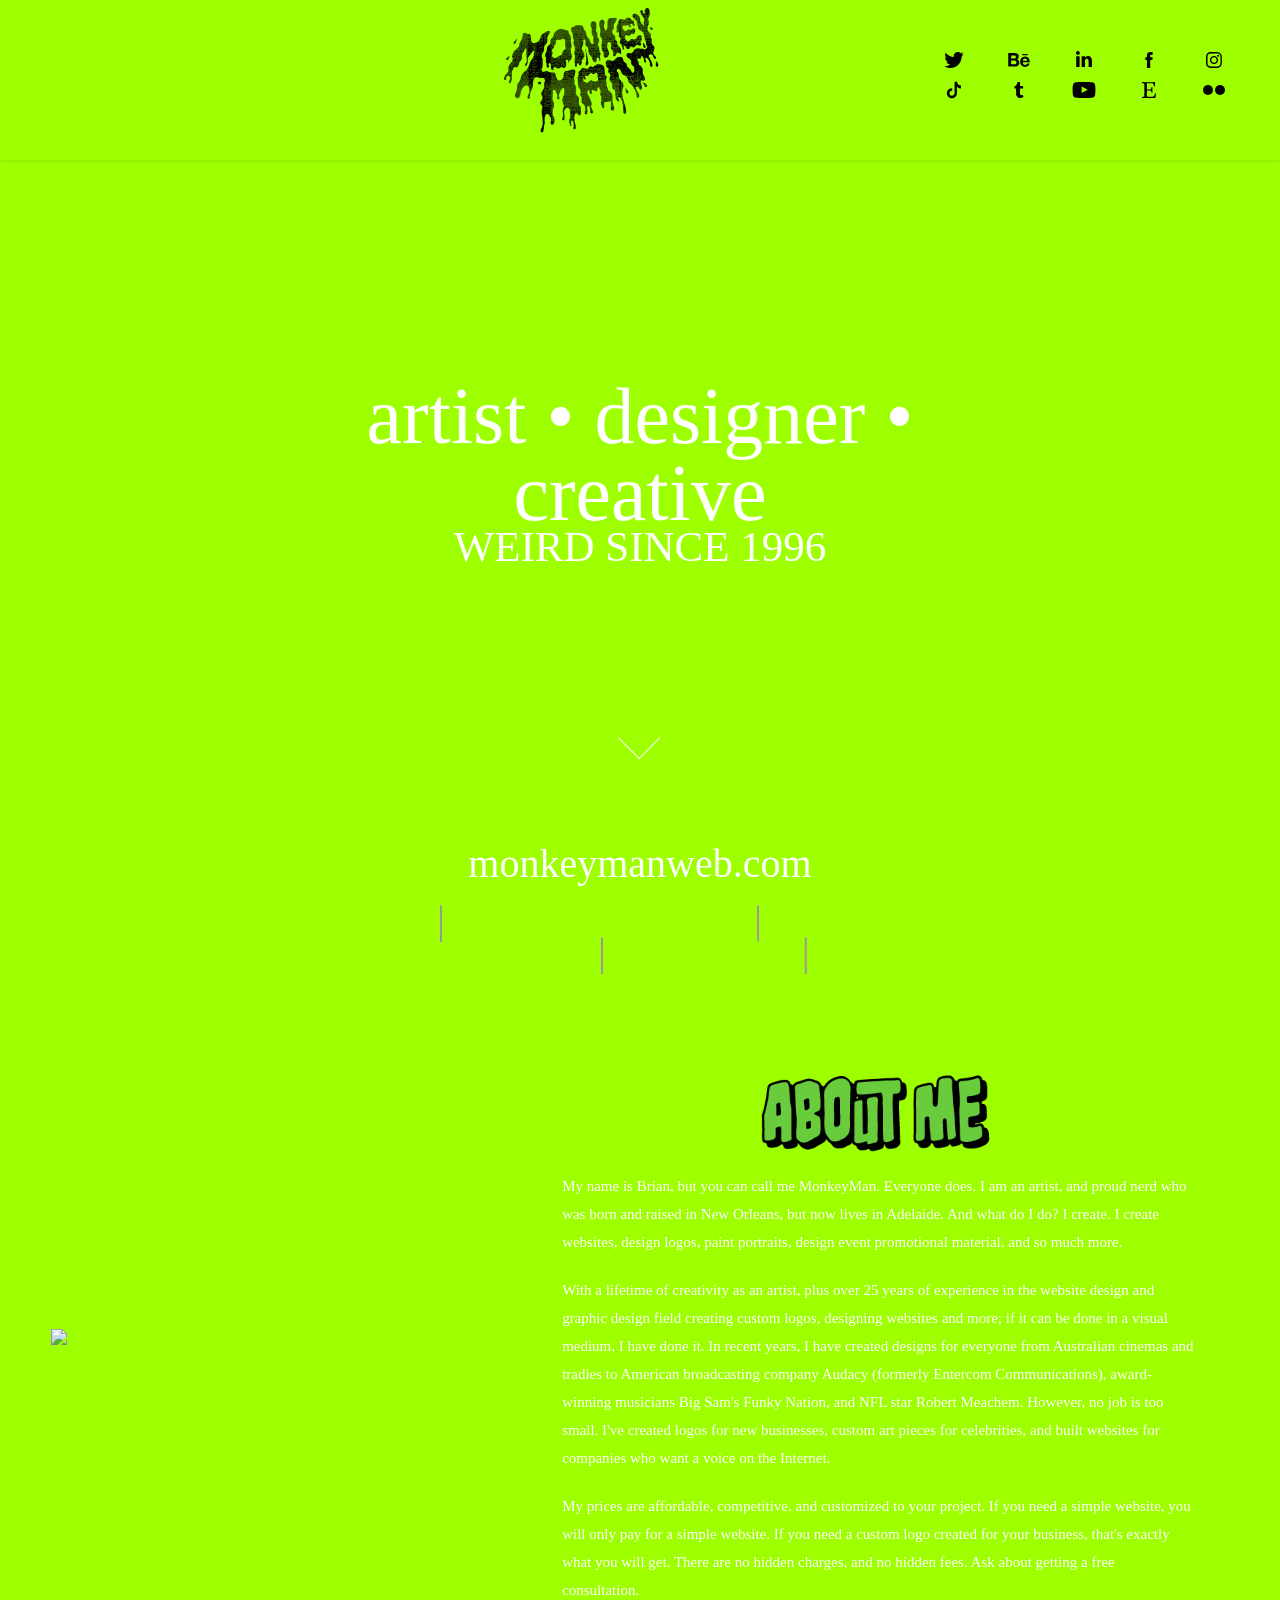
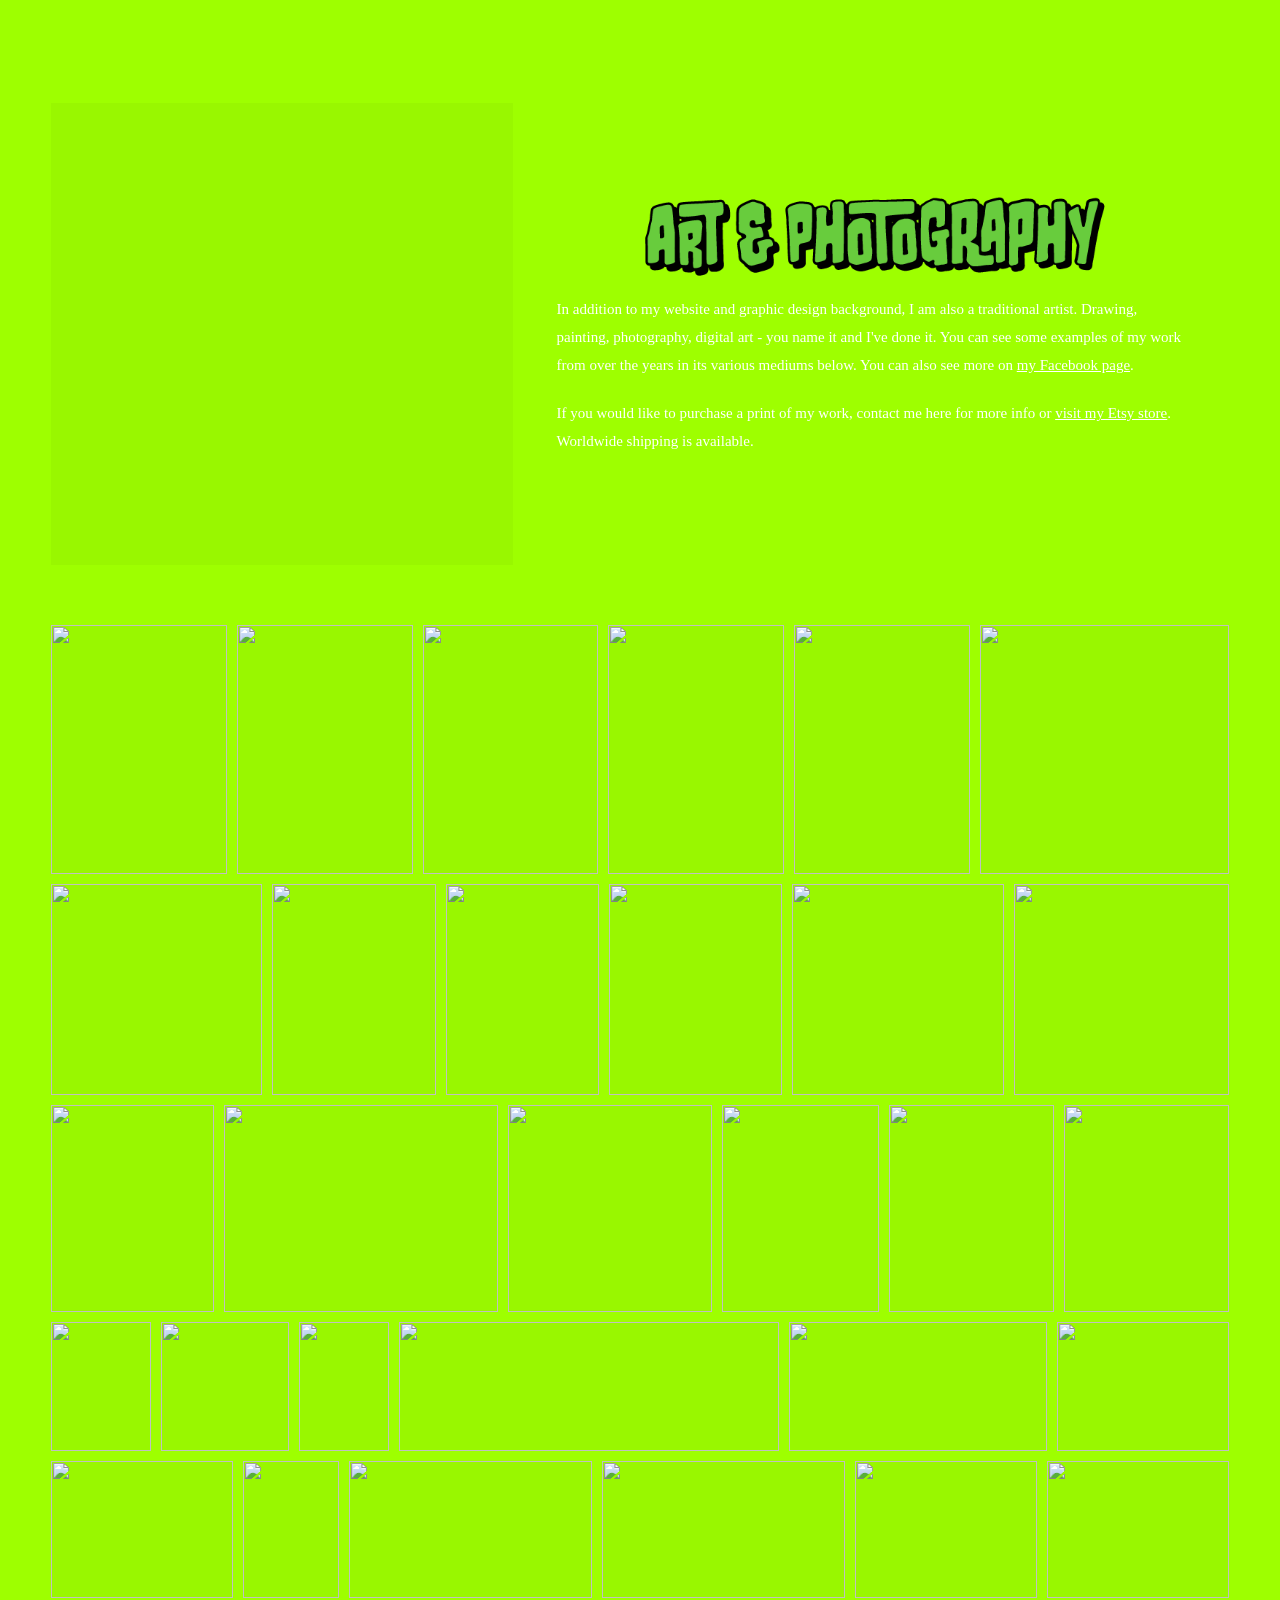
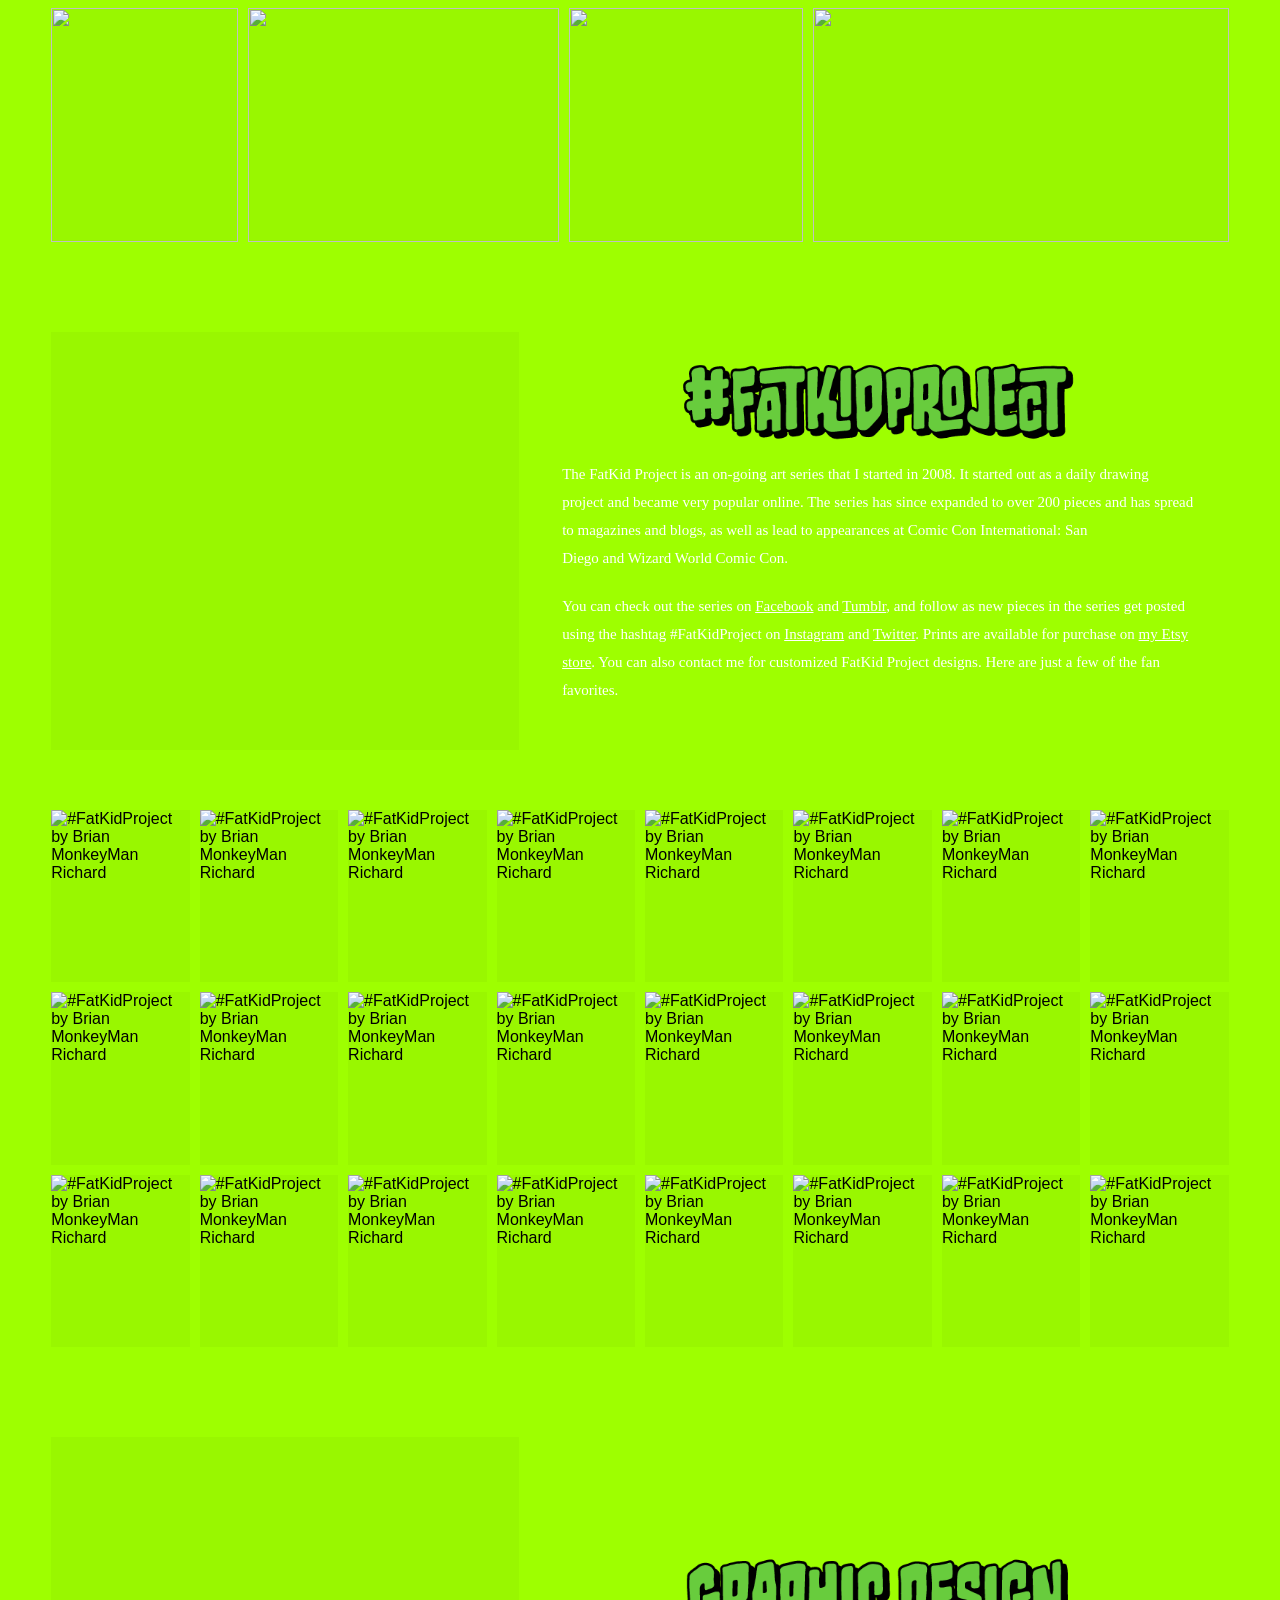
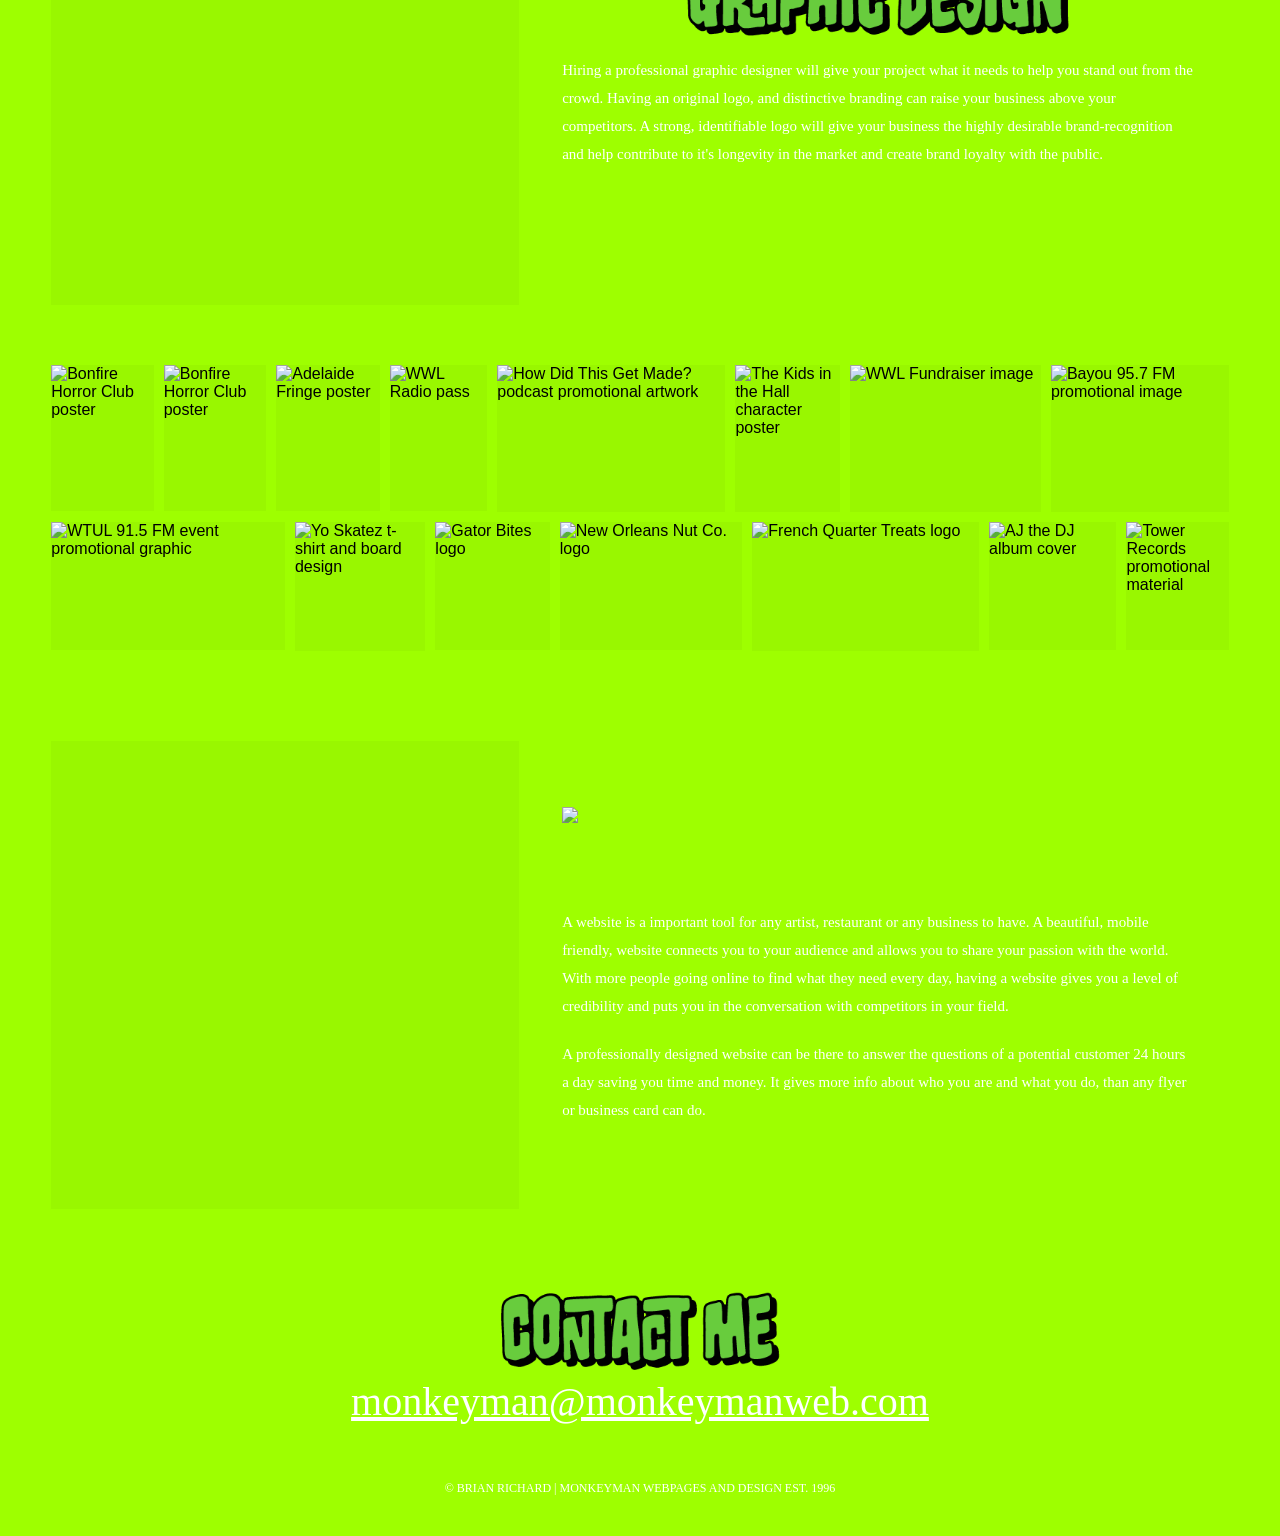
==== commit acce6b84: "Rename index2025.html to index.html Temporary revert to original index file during upload process of" ====
--- a/index.html
+++ b/index.html
@@ -1587,4 +1587,4 @@
     </div>
   </div>
 
-</body></html>+</body></html>
--- a/index_files/main.css
+++ b/index_files/main.css
@@ -0,0 +1,306 @@
+.disable-download img {
+  pointer-events: none; }
+.link-transition a {
+  transition: background 0.2s ease, color 0.2s ease; }
+  .link-transition a svg {
+    transition: fill 0.2s ease; }
+
+.project-cover .details {
+  transition: background 0.2s ease; }
+
+.project-cover .title,
+.project-cover .fields,
+.project-cover .custom,
+.project-cover .description,
+.project-cover .date {
+  transition: color 0.2s ease; }
+@-webkit-keyframes rotate-forever {
+  0% {
+    -webkit-transform: rotate(0deg);
+    -moz-transform: rotate(0deg);
+    -ms-transform: rotate(0deg);
+    -o-transform: rotate(0deg);
+    transform: rotate(0deg); }
+  100% {
+    -webkit-transform: rotate(360deg);
+    -moz-transform: rotate(360deg);
+    -ms-transform: rotate(360deg);
+    -o-transform: rotate(360deg);
+    transform: rotate(360deg); } }
+
+@-moz-keyframes rotate-forever {
+  0% {
+    -webkit-transform: rotate(0deg);
+    -moz-transform: rotate(0deg);
+    -ms-transform: rotate(0deg);
+    -o-transform: rotate(0deg);
+    transform: rotate(0deg); }
+  100% {
+    -webkit-transform: rotate(360deg);
+    -moz-transform: rotate(360deg);
+    -ms-transform: rotate(360deg);
+    -o-transform: rotate(360deg);
+    transform: rotate(360deg); } }
+
+@keyframes rotate-forever {
+  0% {
+    -webkit-transform: rotate(0deg);
+    -moz-transform: rotate(0deg);
+    -ms-transform: rotate(0deg);
+    -o-transform: rotate(0deg);
+    transform: rotate(0deg); }
+  100% {
+    -webkit-transform: rotate(360deg);
+    -moz-transform: rotate(360deg);
+    -ms-transform: rotate(360deg);
+    -o-transform: rotate(360deg);
+    transform: rotate(360deg); } }
+
+.lightbox-spinner {
+  -webkit-animation-duration: 0.7s;
+  -moz-animation-duration: 0.7s;
+  animation-duration: 0.7s;
+  -webkit-animation-iteration-count: infinite;
+  -moz-animation-iteration-count: infinite;
+  animation-iteration-count: infinite;
+  -webkit-animation-name: rotate-forever;
+  -moz-animation-name: rotate-forever;
+  animation-name: rotate-forever;
+  -webkit-animation-timing-function: linear;
+  -moz-animation-timing-function: linear;
+  animation-timing-function: linear;
+  height: 30px;
+  width: 30px;
+  border: 4px solid #fff;
+  border-right-color: transparent;
+  border-radius: 50%;
+  display: inline-block;
+  opacity: 0.7; }
+html.lightbox-enabled,
+html.lightbox-enabled body {
+  overflow: hidden; }
+
+html.lightbox-zoomed .lightbox-content {
+  cursor: zoom-out;
+  overflow: auto; }
+  html.lightbox-zoomed .lightbox-content.zoomable-x {
+    justify-content: flex-start; }
+  html.lightbox-zoomed .lightbox-content.zoomable-y {
+    align-items: baseline; }
+
+html.lightbox-zoomed #lightbox-wrap img {
+  max-width: inherit;
+  max-height: inherit; }
+
+html.lightbox-zoomed #lightbox-img-wrap .lightbox-extra {
+  display: none; }
+
+.lightbox-link,
+.lightbox-content.zoomable {
+  cursor: zoom-in; }
+
+#lightbox-wrap .lightbox-contents {
+  -moz-user-select: none;
+  -webkit-user-select: none;
+  -ms-user-select: none;
+  user-select: none; }
+
+.lightbox-content {
+  align-items: center;
+  display: flex;
+  height: 100%;
+  justify-content: center;
+  opacity: 1;
+  position: absolute;
+  top: 0;
+  transition: opacity .4s;
+  width: 100vw; }
+
+#lightbox-blocking {
+  align-items: center;
+  bottom: 0;
+  display: flex;
+  justify-content: center;
+  left: 0;
+  position: fixed;
+  right: 0;
+  top: 0;
+  z-index: 1002; }
+  #lightbox-blocking .lightbox-spinner {
+    display: none; }
+
+#lightbox-wrap {
+  height: 100%;
+  left: 0;
+  position: fixed;
+  top: 0;
+  width: 100vw;
+  z-index: 1001; }
+  #lightbox-wrap .offscreen, #lightbox-wrap.offscreen {
+    height: 0;
+    overflow: hidden;
+    visibility: hidden;
+    -webkit-transform: translateX(-99999px);
+    -ms-transform: translateX(-99999px);
+    transform: translateX(-99999px);
+    width: 0; }
+  #lightbox-wrap.loading .lightbox-spinner {
+    display: block; }
+  #lightbox-wrap .hidden {
+    opacity: 0; }
+  #lightbox-wrap .lightbox-contents {
+    display: inline-block;
+    max-height: 100%;
+    max-width: 100%; }
+  #lightbox-wrap.single .next, #lightbox-wrap.single .next:hover,
+  #lightbox-wrap.single .prev,
+  #lightbox-wrap.single .prev:hover {
+    display: none; }
+  #lightbox-wrap.extras-hidden #lightbox-img-wrap .lightbox-extra {
+    opacity: 0;
+    transition: opacity 1s; }
+  #lightbox-wrap img {
+    max-height: 100vh;
+    max-width: 100vw; }
+
+#lightbox-inner-wrap {
+  height: 100%;
+  margin: auto;
+  position: relative;
+  z-index: 1003; }
+  #lightbox-inner-wrap .control {
+    cursor: pointer;
+    position: absolute;
+    z-index: 1003; }
+  #lightbox-inner-wrap svg .lightbox-icon-bg {
+    fill: #696969;
+    opacity: .2; }
+  #lightbox-inner-wrap svg:hover .lightbox-icon-bg {
+    opacity: .4; }
+  #lightbox-inner-wrap .next,
+  #lightbox-inner-wrap .prev {
+    height: 100vh;
+    opacity: 0;
+    top: 0;
+    width: 30vw; }
+    #lightbox-inner-wrap .next:hover,
+    #lightbox-inner-wrap .prev:hover {
+      opacity: 1; }
+    #lightbox-inner-wrap .next.hidden,
+    #lightbox-inner-wrap .prev.hidden {
+      cursor: default; }
+      #lightbox-inner-wrap .next.hidden svg,
+      #lightbox-inner-wrap .prev.hidden svg {
+        display: none; }
+    #lightbox-inner-wrap .next svg,
+    #lightbox-inner-wrap .prev svg {
+      top: -webkit-calc(50% - 30px) ;
+      top: calc(50% - 30px) ;
+      position: absolute; }
+      #lightbox-inner-wrap .next svg .lightbox-icon-arrow,
+      #lightbox-inner-wrap .prev svg .lightbox-icon-arrow {
+        fill: #FFFFFF; }
+  #lightbox-inner-wrap .next {
+    right: 0; }
+    #lightbox-inner-wrap .next svg {
+      right: 20px; }
+  #lightbox-inner-wrap .prev {
+    left: 0; }
+    #lightbox-inner-wrap .prev svg {
+      left: 20px; }
+  #lightbox-inner-wrap .close {
+    position: fixed;
+    height: 40px;
+    right: 20px;
+    top: 20px;
+    width: 40px; }
+    #lightbox-inner-wrap .close:hover {
+      cursor: pointer; }
+    #lightbox-inner-wrap .close .lightbox-icon-bg {
+      fill: #fff; }
+
+@media (max-width: 1024px) {
+  #lightbox-inner-wrap .close {
+    right: 0;
+    top: 0; }
+    #lightbox-inner-wrap .close circle {
+      display: none; }
+  #lightbox-inner-wrap .next:hover,
+  #lightbox-inner-wrap .prev:hover {
+    opacity: 0; } }
+
+@media (min-width: 1024px) {
+  .lightbox-link.hover-icon-enabled {
+    position: relative; }
+    .lightbox-link.hover-icon-enabled:hover::after {
+      background: rgba(105, 105, 105, 0.2) url([data-uri]) no-repeat center;
+      background-size: 16px;
+      border-radius: 50%;
+      content: '';
+      display: block;
+      height: 36px;
+      position: absolute;
+      right: 10px;
+      top: 10px;
+      width: 36px;
+      z-index: 1000; } }
+
+@media all and (-ms-high-contrast: none) {
+  .lightbox-link,
+  .lightbox-content.zoomable {
+    cursor: pointer; } }
+@-webkit-keyframes fade-in {
+  from {
+    opacity: 0; }
+  to {
+    opacity: 1; } }
+
+@-moz-keyframes fade-in {
+  from {
+    opacity: 0; }
+  to {
+    opacity: 1; } }
+
+@keyframes fade-in {
+  from {
+    opacity: 0; }
+  to {
+    opacity: 1; } }
+
+@-webkit-keyframes fade-out {
+  from {
+    opacity: 1; }
+  to {
+    opacity: 0; } }
+
+@-moz-keyframes fade-out {
+  from {
+    opacity: 1; }
+  to {
+    opacity: 0; } }
+
+@keyframes fade-out {
+  from {
+    opacity: 1; }
+  to {
+    opacity: 0; } }
+
+.transition-enabled {
+  opacity: 0; }
+
+.transition-in {
+  -webkit-animation: fade-in ease-in;
+  animation: fade-in ease-in;
+  -webkit-animation-duration: 0.25s;
+  animation-duration: 0.25s;
+  -webkit-animation-fill-mode: forwards;
+  animation-fill-mode: forwards; }
+
+.transition-out {
+  opacity: 1;
+  -webkit-animation: fade-out ease-out;
+  animation: fade-out ease-out;
+  -webkit-animation-duration: 0.25s;
+  animation-duration: 0.25s;
+  -webkit-animation-fill-mode: forwards;
+  animation-fill-mode: forwards; }
--- a/index_files/54a61c52b7ee5bd09ceebbffaa4e775a1703998044.css
+++ b/index_files/54a61c52b7ee5bd09ceebbffaa4e775a1703998044.css
@@ -0,0 +1,3263 @@
+.site-header:after, .logo-wrap:after {
+  clear: both;
+  content: '';
+  display: table; }
+
+/*! normalize.css v3.0.1 | MIT License | git.io/normalize */
+/**
+   * 1. Set default font family to sans-serif.
+   * 2. Prevent iOS text size adjust after orientation change, without disabling
+   *    user zoom.
+   */
+html {
+  font-family: sans-serif;
+  /* 1 */
+  -ms-text-size-adjust: 100%;
+  /* 2 */
+  -webkit-text-size-adjust: 100%;
+  /* 2 */ }
+
+/**
+   * Remove default margin.
+   */
+body {
+  margin: 0; }
+
+/* HTML5 display definitions
+     ========================================================================== */
+/**
+   * Correct `block` display not defined for any HTML5 element in IE 8/9.
+   * Correct `block` display not defined for `details` or `summary` in IE 10/11 and Firefox.
+   * Correct `block` display not defined for `main` in IE 11.
+   */
+article,
+aside,
+details,
+figcaption,
+figure,
+footer,
+header,
+hgroup,
+main,
+nav,
+section,
+summary {
+  display: block; }
+
+/**
+   * 1. Correct `inline-block` display not defined in IE 8/9.
+   * 2. Normalize vertical alignment of `progress` in Chrome, Firefox, and Opera.
+   */
+audio,
+canvas,
+progress,
+video {
+  display: inline-block;
+  /* 1 */
+  vertical-align: baseline;
+  /* 2 */ }
+
+/**
+   * Prevent modern browsers from displaying `audio` without controls.
+   * Remove excess height in iOS 5 devices.
+   */
+audio:not([controls]) {
+  display: none;
+  height: 1; }
+
+/**
+   * Address `[hidden]` styling not present in IE 8/9/10.
+   * Hide the `template` element in IE 8/9/11, Safari, and Firefox < 22.
+   */
+[hidden],
+template {
+  display: none; }
+
+/* Links
+     ========================================================================== */
+/**
+   * Remove the gray background color from active links in IE 10.
+   */
+a {
+  background: transparent; }
+
+/**
+   * Improve readability when focused and also mouse hovered in all browsers.
+   */
+a:active,
+a:focus,
+a:hover {
+  outline: 0; }
+
+/* Text-level semantics
+     ========================================================================== */
+/**
+   * Address styling not present in IE 8/9/10/11, Safari, and Chrome.
+   */
+abbr[title] {
+  border-bottom: 1px dotted; }
+
+/**
+   * Address style set to `bolder` in Firefox 4+, Safari, and Chrome.
+   */
+b,
+strong {
+  font-weight: bold; }
+
+/**
+   * Address styling not present in Safari and Chrome.
+   */
+dfn {
+  font-style: italic; }
+
+/**
+   * Address variable `h1` font-size and margin within `section` and `article`
+   * contexts in Firefox 4+, Safari, and Chrome.
+   */
+h1 {
+  font-size: 2em;
+  margin: 0.67em 0; }
+
+/**
+   * Address styling not present in IE 8/9.
+   */
+mark {
+  background: #ff0;
+  color: #000; }
+
+/**
+   * Address inconsistent and variable font size in all browsers.
+   */
+small {
+  font-size: 80%; }
+
+/**
+   * Prevent `sub` and `sup` affecting `line-height` in all browsers.
+   */
+sub,
+sup {
+  font-size: 75%;
+  line-height: 1;
+  position: relative;
+  vertical-align: baseline; }
+
+sup {
+  top: -0.5em; }
+
+sub {
+  bottom: -0.25em; }
+
+/* Embedded content
+     ========================================================================== */
+/**
+   * Remove border when inside `a` element in IE 8/9/10.
+   */
+img {
+  border: 0; }
+
+/**
+   * Correct overflow not hidden in IE 9/10/11.
+   */
+svg:not(:root) {
+  overflow: hidden; }
+
+/* Grouping content
+     ========================================================================== */
+/**
+   * Address margin not present in IE 8/9 and Safari.
+   */
+figure {
+  margin: 1em 40px; }
+
+/**
+   * Address differences between Firefox and other browsers.
+   */
+hr {
+  -moz-box-sizing: content-box;
+  box-sizing: content-box;
+  height: 1; }
+
+/**
+   * Contain overflow in all browsers.
+   */
+pre {
+  overflow: auto; }
+
+/**
+   * Address odd `em`-unit font size rendering in all browsers.
+   */
+code,
+kbd,
+pre,
+samp {
+  font-family: monospace, monospace;
+  font-size: 1em; }
+
+/* Forms
+     ========================================================================== */
+/**
+   * Known limitation: by default, Chrome and Safari on OS X allow very limited
+   * styling of `select`, unless a `border` property is set.
+   */
+/**
+   * 1. Correct color not being inherited.
+   *    Known issue: affects color of disabled elements.
+   * 2. Correct font properties not being inherited.
+   * 3. Address margins set differently in Firefox 4+, Safari, and Chrome.
+   */
+button,
+input,
+optgroup,
+select,
+textarea {
+  color: inherit;
+  /* 1 */
+  font: inherit;
+  /* 2 */
+  margin: 0;
+  /* 3 */ }
+
+/**
+   * Address `overflow` set to `hidden` in IE 8/9/10/11.
+   */
+button {
+  overflow: visible; }
+
+/**
+   * Address inconsistent `text-transform` inheritance for `button` and `select`.
+   * All other form control elements do not inherit `text-transform` values.
+   * Correct `button` style inheritance in Firefox, IE 8/9/10/11, and Opera.
+   * Correct `select` style inheritance in Firefox.
+   */
+button,
+select {
+  text-transform: none; }
+
+/**
+   * 1. Avoid the WebKit bug in Android 4.0.* where (2) destroys native `audio`
+   *    and `video` controls.
+   * 2. Correct inability to style clickable `input` types in iOS.
+   * 3. Improve usability and consistency of cursor style between image-type
+   *    `input` and others.
+   */
+button,
+html input[type="button"],
+input[type="reset"],
+input[type="submit"] {
+  -webkit-appearance: button;
+  /* 2 */
+  cursor: pointer;
+  /* 3 */ }
+
+/**
+   * Re-set default cursor for disabled elements.
+   */
+button[disabled],
+html input[disabled] {
+  cursor: default; }
+
+/**
+   * Remove inner padding and border in Firefox 4+.
+   */
+button::-moz-focus-inner,
+input::-moz-focus-inner {
+  border: 0;
+  padding: 0; }
+
+/**
+   * Address Firefox 4+ setting `line-height` on `input` using `!important` in
+   * the UA stylesheet.
+   */
+input {
+  line-height: normal; }
+
+/**
+   * It's recommended that you don't attempt to style these elements.
+   * Firefox's implementation doesn't respect box-sizing, padding, or width.
+   *
+   * 1. Address box sizing set to `content-box` in IE 8/9/10.
+   * 2. Remove excess padding in IE 8/9/10.
+   */
+input[type="checkbox"],
+input[type="radio"] {
+  box-sizing: border-box;
+  /* 1 */
+  padding: 0;
+  /* 2 */ }
+
+/**
+   * Fix the cursor style for Chrome's increment/decrement buttons. For certain
+   * `font-size` values of the `input`, it causes the cursor style of the
+   * decrement button to change from `default` to `text`.
+   */
+input[type="number"]::-webkit-inner-spin-button,
+input[type="number"]::-webkit-outer-spin-button {
+  height: auto; }
+
+/**
+   * 1. Address `appearance` set to `searchfield` in Safari and Chrome.
+   * 2. Address `box-sizing` set to `border-box` in Safari and Chrome
+   *    (include `-moz` to future-proof).
+   */
+input[type="search"] {
+  -webkit-appearance: textfield;
+  /* 1 */
+  -moz-box-sizing: content-box;
+  -webkit-box-sizing: content-box;
+  /* 2 */
+  box-sizing: content-box; }
+
+/**
+   * Remove inner padding and search cancel button in Safari and Chrome on OS X.
+   * Safari (but not Chrome) clips the cancel button when the search input has
+   * padding (and `textfield` appearance).
+   */
+input[type="search"]::-webkit-search-cancel-button,
+input[type="search"]::-webkit-search-decoration {
+  -webkit-appearance: none; }
+
+/**
+   * Define consistent border, margin, and padding.
+   */
+fieldset {
+  border: 0;
+  margin: 0;
+  padding: 0; }
+
+/**
+   * 1. Correct `color` not being inherited in IE 8/9/10/11.
+   * 2. Remove padding so people aren't caught out if they zero out fieldsets.
+   */
+legend {
+  border: 0;
+  /* 1 */
+  padding: 0;
+  /* 2 */ }
+
+/**
+   * Remove default vertical scrollbar in IE 8/9/10/11.
+   */
+textarea {
+  overflow: auto; }
+
+/**
+   * Don't inherit the `font-weight` (applied by a rule above).
+   * NOTE: the default cannot safely be changed in Chrome and Safari on OS X.
+   */
+optgroup {
+  font-weight: bold; }
+
+/* Tables
+     ========================================================================== */
+/**
+   * Remove most spacing between table cells.
+   */
+table {
+  border-collapse: collapse;
+  border-spacing: 0; }
+
+td,
+th {
+  padding: 0; }
+
+* {
+  box-sizing: border-box; }
+
+html {
+  -webkit-font-smoothing: antialiased;
+  text-rendering: optimizeLegibility; }
+
+ul {
+  margin: 0;
+  padding: 0; }
+  ul li {
+    list-style-type: none; }
+
+img {
+  vertical-align: top; }
+
+p {
+  margin: 0; }
+
+a {
+  text-decoration: none; }
+
+html,
+body {
+  min-height: 100%; }
+
+.italic {
+  font-style: italic; }
+
+.underline {
+  text-decoration: underline; }
+
+.strikethrough {
+  text-decoration: line-through; }
+
+.bold {
+  font-weight: bold; }
+
+.cfix:after {
+  clear: both;
+  content: ' ';
+  display: block;
+  height: 0;
+  line-height: 0;
+  overflow: hidden;
+  visibility: hidden; }
+
+html {
+  background-color: #9EFF00;
+  /* stylelint-disable function-url-quotes */
+  background-image: url("https://cdn.myportfolio.com/1eb606e13b2a8be13caedb4922136e1d/1a78aba5-2b80-402a-965d-76b10d48ef3c_rwc_25x0x3811x2160x4096.jpg?h=11eb1a619e4967ab5194e4462f66aab4");
+  /* stylelint-enable function-url-quotes */
+  background-position: top center;
+  background-repeat: no-repeat;
+  background-size: cover;
+  background-attachment: fixed; }
+  html:before {
+    background-color: #000;
+    display: none;
+    opacity: calc(30 * 0.01); }
+  @media (max-width: 768px) {
+    html {
+      background: none; } }
+
+@media (max-width: 768px) {
+  html:after {
+    /* stylelint-disable function-url-quotes */
+    background-image: url("https://cdn.myportfolio.com/1eb606e13b2a8be13caedb4922136e1d/1a78aba5-2b80-402a-965d-76b10d48ef3c_rwc_25x0x3811x2160x4096.jpg?h=11eb1a619e4967ab5194e4462f66aab4");
+    /* stylelint-enable function-url-quotes */
+    content: '';
+    display: block;
+    height: 100vh;
+    left: 0;
+    opacity: 1;
+    position: fixed;
+    top: 0;
+    width: 100%;
+    z-index: -1;
+    background-position: top center;
+    background-repeat: no-repeat;
+    background-size: cover;
+    background-color: #9EFF00; } }
+
+.site-container {
+  float: none;
+  margin-left: auto;
+  margin-right: auto;
+  max-width: 100%; }
+
+html .page-background-video .video-wrap {
+  left: 0;
+  width: 100%; }
+
+.image-left .page-background-video .video-wrap {
+  left: 50vw;
+  width: 50vw; }
+
+.image-right .page-background-video .video-wrap {
+  width: 50vw; }
+
+.example-site-footer {
+  background: rgba(37, 38, 42, 0.94);
+  bottom: 0;
+  color: #fff;
+  display: inline-block;
+  font-family: 'Helvetica Neue', sans-serif;
+  font-size: 14px;
+  left: 0;
+  padding: 0 20px 0 0;
+  position: fixed;
+  width: 100%;
+  z-index: 4; }
+  .example-site-footer .icon {
+    fill: #fff;
+    float: left; }
+  .example-site-footer .content-left,
+  .example-site-footer .content-right {
+    height: 70px; }
+  .example-site-footer .content-left {
+    float: left; }
+  .example-site-footer .content-right {
+    float: right; }
+
+.example-footer-content {
+  -webkit-transform: translateY(-50%);
+  -moz-transform: translateY(-50%);
+  -ms-transform: translateY(-50%);
+  -o-transform: translateY(-50%);
+  transform: translateY(-50%);
+  display: inline-block;
+  position: relative;
+  top: 50%; }
+
+.example-footer-link {
+  border-bottom: 1px solid #fff;
+  color: #fff; }
+  .example-footer-link:hover {
+    border-bottom-width: 0; }
+
+@media (max-width: 768px) {
+  .example-site-footer .desktop {
+    display: none; }
+  .example-site-footer .mobile {
+    text-transform: capitalize; } }
+
+html {
+  position: relative; }
+  html:before {
+    content: '';
+    height: 100%;
+    left: 0;
+    position: fixed;
+    top: 0;
+    width: 100%; }
+
+.site-wrap,
+.site-container {
+  position: relative;
+  width: 100%; }
+
+.site-wrap:before {
+  content: '';
+  height: 100%;
+  left: 0;
+  position: absolute;
+  top: 0;
+  width: 100%; }
+
+.site-header {
+  position: relative; }
+
+.theme-container:before {
+  content: '';
+  height: 100%;
+  left: 0;
+  position: absolute;
+  top: 0;
+  width: 100%; }
+
+.responsive-nav {
+  display: none;
+  opacity: 0;
+  visibility: hidden; }
+
+.project-cover .separator:last-child,
+.project-header .fields .separator:last-child {
+  display: none; }
+
+.preserve-whitespace {
+  white-space: pre-wrap; }
+
+.preserve-whitespace--nowrap {
+  white-space: pre; }
+
+.page-background-video .video-wrap {
+  height: 100vh;
+  left: 80px;
+  overflow: hidden;
+  position: fixed;
+  top: 0;
+  width: calc(100vw - 80px);
+  z-index: -1; }
+  .image-right .page-background-video .video-wrap {
+    width: 50vw; }
+  .image-left .page-background-video .video-wrap {
+    left: 50%;
+    width: 50vw; }
+
+.page-background-video .renditions-video {
+  font-family: 'object-fit: cover;';
+  height: 100%;
+  left: 0;
+  object-fit: cover;
+  position: relative;
+  top: 0;
+  width: 100%; }
+
+.page-background-video-with-panel .video-wrap {
+  left: 260px;
+  width: calc(100vw - 260px); }
+  .image-right .page-background-video-with-panel .video-wrap {
+    left: 260px;
+    width: calc(50vw - 130px); }
+  .image-left .page-background-video-with-panel .video-wrap {
+    left: calc(50% + 130px);
+    width: calc(50vw - 130px); }
+
+.image-right .page-background-video-with-panel .video-wrap {
+  left: 0;
+  width: 50vw; }
+
+.image-left .page-background-video-with-panel .video-wrap {
+  left: 50%;
+  width: 50vw; }
+
+.mp4-image {
+  display: none !important;
+  font-family: 'object-fit: cover;';
+  height: 100%;
+  left: 0;
+  object-fit: cover;
+  position: relative;
+  top: 0;
+  width: 100%; }
+
+@supports (-webkit-overflow-scrolling: touch) {
+  .video-wrap .renditions-video {
+    display: none; }
+  .video-wrap .mp4-image {
+    display: block !important; } }
+
+.logo,
+.logo-secondary {
+  clear: both;
+  word-wrap: break-word; }
+  .logo img,
+  .logo-secondary img {
+    max-width: 100%; }
+  .logo a,
+  .logo-secondary a {
+    color: inherit; }
+  .logo .image-link,
+  .logo-secondary .image-link {
+    display: inline-block;
+    max-width: 100%; }
+  .logo .image-rollover,
+  .logo .image-scroll,
+  .logo-secondary .image-rollover,
+  .logo-secondary .image-scroll {
+    display: none; }
+  .logo.logo-text,
+  .logo-secondary.logo-text {
+    width: 100%; }
+  .logo.has-rollover.hoverable:hover .image-link,
+  .logo-secondary.has-rollover.hoverable:hover .image-link {
+    display: none; }
+  .logo.has-rollover.hoverable:hover .image-link.image-rollover,
+  .logo-secondary.has-rollover.hoverable:hover .image-link.image-rollover {
+    display: block; }
+  .on-scroll .logo.has-scroll .image-normal,
+  .on-scroll .logo.has-scroll .image-rollover, .on-scroll
+  .logo-secondary.has-scroll .image-normal,
+  .on-scroll
+  .logo-secondary.has-scroll .image-rollover {
+    display: none !important; }
+  .on-scroll .logo.has-scroll .image-scroll, .on-scroll
+  .logo-secondary.has-scroll .image-scroll {
+    display: inline-block; }
+
+.logo-image,
+.logo-secondary-image {
+  width: 100%; }
+
+.social {
+  font-size: 0; }
+  .social li {
+    display: inline-block; }
+    .social li:first-child {
+      padding-left: 0 !important; }
+    .social li:last-child {
+      padding-right: 0 !important; }
+    .social li svg {
+      vertical-align: middle; }
+  .social a {
+    display: block;
+    text-align: center; }
+
+nav .page-title,
+nav .gallery-title,
+nav .project-title,
+nav .link-title,
+nav .social,
+nav .social li {
+  display: inline-block;
+  vertical-align: middle; }
+
+nav .project-title:first-child,
+nav .gallery-title:first-child,
+nav .page-title:first-child,
+nav .link-title:first-child {
+  padding-left: 0 !important; }
+
+nav .project-title:last-child,
+nav .gallery-title:last-child,
+nav .page-title:last-child,
+nav .link-title:last-child {
+  padding-right: 0 !important; }
+
+.masthead {
+  overflow: hidden;
+  position: relative; }
+  .masthead .video-wrap {
+    height: 100%;
+    left: 0;
+    overflow: hidden;
+    position: absolute;
+    top: 0;
+    width: 100%; }
+  .masthead video {
+    font-family: 'object-fit: cover;';
+    height: 100%;
+    left: 0;
+    object-fit: cover;
+    top: 0;
+    width: 100%; }
+  .masthead:after {
+    content: '';
+    height: 100%;
+    left: 0;
+    position: absolute;
+    top: 0;
+    width: 100%; }
+  .masthead h1,
+  .masthead p {
+    width: 100%;
+    word-wrap: break-word; }
+
+.masthead,
+.masthead-placeholder {
+  width: 100%; }
+
+.masthead-placeholder {
+  opacity: 0;
+  position: relative !important;
+  z-index: -1; }
+
+.masthead-contents,
+.masthead-text {
+  width: 100%; }
+
+.masthead-contents {
+  height: 100%;
+  top: 0;
+  z-index: 1; }
+
+.masthead,
+.masthead-contents {
+  display: -webkit-box;
+  display: -moz-box;
+  display: box;
+  display: -webkit-flex;
+  display: -moz-flex;
+  display: -ms-flexbox;
+  display: flex;
+  -webkit-box-align: center;
+  -moz-box-align: center;
+  box-align: center;
+  -webkit-align-items: center;
+  -moz-align-items: center;
+  -ms-align-items: center;
+  -o-align-items: center;
+  align-items: center;
+  -ms-flex-align: center; }
+
+.masthead-arrow-container {
+  cursor: pointer;
+  height: 40px;
+  width: 60px; }
+
+.masthead-arrow {
+  -webkit-transform: rotate(45deg) translateY(-15px) translateX(5px);
+  -moz-transform: rotate(45deg) translateY(-15px) translateX(5px);
+  -ms-transform: rotate(45deg) translateY(-15px) translateX(5px);
+  -o-transform: rotate(45deg) translateY(-15px) translateX(5px);
+  transform: rotate(45deg) translateY(-15px) translateX(5px);
+  border-bottom: 1px solid transparent;
+  border-right: 1px solid transparent;
+  bottom: 5px;
+  height: 30px;
+  position: absolute;
+  width: 30px; }
+
+.masthead-button {
+  cursor: pointer;
+  display: inline-block;
+  vertical-align: middle; }
+  .masthead-button + .masthead-button-spacer + .masthead-button {
+    margin-left: 17px; }
+
+.masthead-button-spacer {
+  display: none; }
+
+@media (max-width: 540px) {
+  .masthead-button + .masthead-button-spacer {
+    display: block;
+    height: 17px; }
+    .masthead-button + .masthead-button-spacer + .masthead-button {
+      margin-left: 0; } }
+
+.site-footer {
+  clear: both;
+  display: block; }
+
+.cookie-banner {
+  bottom: 0;
+  display: none;
+  position: fixed;
+  text-align: center;
+  z-index: 99999; }
+  .cookie-banner.show {
+    display: block; }
+  .cookie-banner p {
+    font-size: 18px;
+    line-height: 1.222;
+    margin: 24px;
+    max-width: calc(100% - 84px); }
+    @media (max-width: 768px) {
+      .cookie-banner p {
+        font-size: 16px; } }
+  .cookie-banner a {
+    color: inherit;
+    margin-left: 10px;
+    text-decoration: underline; }
+  .cookie-banner .close-btn {
+    position: absolute;
+    right: 20px;
+    top: 50%;
+    transform: translateY(-50%);
+    width: 16px; }
+
+.site-header {
+  display: -webkit-flex;
+  display: flex;
+  position: fixed;
+  right: 0;
+  top: 0;
+  width: 100%; }
+  .site-header.on-scroll {
+    transition: background-color 0.3s ease, box-shadow 0.3s ease; }
+
+.logo-wrap {
+  flex: 1; }
+
+.logo-wrap {
+  max-width: 100%;
+  margin-left: auto;
+  margin-right: auto;
+  padding-bottom: 0px;
+  padding-top: 0px;
+  width: 50%; }
+
+.logo-text {
+  margin-left: auto;
+  margin-right: auto;
+  text-align: center; }
+
+.logo-image {
+  max-width: 100%;
+  margin-left: auto;
+  margin-right: auto;
+  text-align: center; }
+
+.logo-secondary-text {
+  float: left;
+  text-align: left; }
+
+.logo-secondary-image {
+  max-width: 100%;
+  float: left;
+  text-align: left; }
+
+.logo {
+  font-family: vcsm;
+  font-size: 35px;
+  font-style: normal;
+  font-weight: 400;
+  line-height: 35px;
+  padding-bottom: 0px;
+  padding-left: 0%;
+  padding-right: 0%;
+  padding-top: 0px;
+  text-transform: uppercase; }
+  .logo,
+  .logo a {
+    color: #fff; }
+  .logo a:hover {
+    color: #FFFFFF;
+    font-style: normal;
+    font-weight: 400;
+    text-transform: uppercase; }
+
+.logo-secondary {
+  font-family: vcsm;
+  font-size: 22px;
+  font-style: normal;
+  font-weight: 400;
+  line-height: 22px;
+  padding-bottom: 0px;
+  padding-left: 0%;
+  padding-right: 0%;
+  padding-top: 0px;
+  text-transform: uppercase; }
+  .logo-secondary,
+  .logo-secondary a {
+    color: #cccccc; }
+  .logo-secondary a:hover {
+    color: #cccccc;
+    font-style: normal;
+    font-weight: 400;
+    text-transform: uppercase; }
+
+nav {
+  float: left;
+  max-width: 100%;
+  width: 20%; }
+  nav .gallery-title a {
+    color: #AEAEAE;
+    font-family: vcsm;
+    font-size: 19px;
+    font-style: normal;
+    font-weight: 400;
+    line-height: 19px;
+    text-transform: uppercase; }
+    nav .gallery-title a:hover {
+      color: #FFFFFF;
+      font-style: normal;
+      font-weight: 400;
+      text-transform: uppercase; }
+    nav .gallery-title a.active {
+      color: #fff;
+      font-style: normal;
+      font-weight: 400;
+      text-transform: uppercase; }
+  nav .project-title a {
+    color: #AEAEAE;
+    font-family: vcsm;
+    font-size: 19px;
+    font-style: normal;
+    font-weight: 400;
+    line-height: 19px;
+    text-transform: uppercase; }
+    nav .project-title a:hover {
+      color: #FFFFFF;
+      font-style: normal;
+      font-weight: 400;
+      text-transform: uppercase; }
+    nav .project-title a.active {
+      color: #fff;
+      font-style: normal;
+      font-weight: 400;
+      text-transform: uppercase; }
+  nav .page-title a {
+    color: #AEAEAE;
+    font-family: vcsm;
+    font-size: 19px;
+    font-style: normal;
+    font-weight: 400;
+    line-height: 19px;
+    text-transform: uppercase; }
+    nav .page-title a:hover {
+      color: #FFFFFF;
+      font-style: normal;
+      font-weight: 400;
+      text-transform: uppercase; }
+    nav .page-title a.active {
+      color: #fff;
+      font-style: normal;
+      font-weight: 400;
+      text-transform: uppercase; }
+  nav .link-title a {
+    color: #AEAEAE;
+    font-family: vcsm;
+    font-size: 19px;
+    font-style: normal;
+    font-weight: 400;
+    line-height: 19px;
+    text-transform: uppercase; }
+    nav .link-title a:hover {
+      color: #FFFFFF;
+      font-style: normal;
+      font-weight: 400;
+      text-transform: uppercase; }
+
+.pf-nav-social {
+  text-align: right; }
+  .pf-nav-social li {
+    padding-top: 0px;
+    padding-bottom: 0px;
+    padding-left: 35px;
+    padding-right: 0px; }
+  .pf-nav-social a:hover svg {
+    fill: #000000;
+    opacity: 0.53; }
+  .pf-nav-social svg {
+    fill: #000000;
+    height: 30px;
+    opacity: 1;
+    width: 30px; }
+  @media (max-width: 768px) {
+    .pf-nav-social li {
+      padding-top: 0px;
+      padding-bottom: 0px;
+      padding-left: 28px;
+      padding-right: 0px; } }
+  @media (max-width: 540px) {
+    .pf-nav-social li {
+      padding-top: 0px;
+      padding-bottom: 0px;
+      padding-left: 23px;
+      padding-right: 0px; } }
+
+.pf-footer-social {
+  text-align: center; }
+  .pf-footer-social li {
+    padding-top: 0px;
+    padding-bottom: 30px;
+    padding-left: 0px;
+    padding-right: 15px; }
+  .pf-footer-social a:hover svg {
+    fill: #FFFFFF;
+    opacity: 1; }
+  .pf-footer-social svg {
+    fill: #CCCCCC;
+    height: 30px;
+    opacity: 1;
+    width: 30px; }
+  @media (max-width: 768px) {
+    .pf-footer-social li {
+      padding-top: 0px;
+      padding-bottom: 24px;
+      padding-left: 0px;
+      padding-right: 12px; } }
+  @media (max-width: 540px) {
+    .pf-footer-social li {
+      padding-top: 0px;
+      padding-bottom: 20px;
+      padding-left: 0px;
+      padding-right: 10px; } }
+
+.masthead-social {
+  text-align: center; }
+  .masthead-social li {
+    padding-top: 40px;
+    padding-bottom: 15px;
+    padding-left: 0px;
+    padding-right: 15px; }
+  .masthead-social a:hover svg {
+    fill: #FFFFFF;
+    opacity: 0.8; }
+  .masthead-social svg {
+    fill: #FFFFFF;
+    height: 30px;
+    opacity: 1;
+    width: 30px; }
+  @media (max-width: 768px) {
+    .masthead-social li {
+      padding-top: 32px;
+      padding-bottom: 12px;
+      padding-left: 0px;
+      padding-right: 12px; } }
+  @media (max-width: 540px) {
+    .masthead-social li {
+      padding-top: 26px;
+      padding-bottom: 10px;
+      padding-left: 0px;
+      padding-right: 10px; } }
+
+nav {
+  padding-left: 0%;
+  padding-right: 0%;
+  text-align: left; }
+  nav .gallery-title {
+    padding-left: 0px;
+    padding-right: 20px; }
+  nav .project-title {
+    padding-left: 0px;
+    padding-right: 20px; }
+  nav .page-title {
+    padding-left: 0px;
+    padding-right: 20px; }
+  nav .link-title {
+    padding-left: 0px;
+    padding-right: 20px; }
+
+.masthead {
+  -webkit-box-pack: center;
+  -moz-box-pack: center;
+  box-pack: center;
+  -webkit-justify-content: center;
+  -moz-justify-content: center;
+  -ms-justify-content: center;
+  -o-justify-content: center;
+  justify-content: center;
+  -ms-flex-pack: center;
+  height: calc(90vh - 160px);
+  margin-bottom: 0px;
+  padding-left: 0%;
+  padding-right: 0%; }
+  @supports (-webkit-touch-callout: none) {
+    .masthead {
+      background-attachment: scroll; } }
+  .masthead:after {
+    display: none; }
+  .masthead h1 {
+    color: #fff;
+    font-family: rnkj;
+    font-size: 80px;
+    font-style: normal;
+    font-weight: 400;
+    line-height: 77px;
+    margin-bottom: 0px;
+    margin-top: 0px;
+    text-align: center;
+    text-transform: none; }
+  .masthead p {
+    color: #FFFFFF;
+    font-family: rnkj;
+    font-size: 43px;
+    font-style: normal;
+    line-height: 30px;
+    margin-bottom: 0px;
+    margin-top: 0px;
+    text-align: center;
+    text-transform: none; }
+
+.masthead-contents {
+  max-width: 800px; }
+
+.masthead-arrow-container {
+  bottom: 45px;
+  position: absolute;
+  left: calc(50% - 30px); }
+
+.masthead-arrow {
+  border-bottom-color: #fff;
+  border-right-color: #fff; }
+
+.masthead-buttons {
+  padding-top: 30px;
+  text-align: center; }
+
+@media (max-width: 768px) {
+  .masthead {
+    margin-bottom: 0px;
+    padding-left: 5%;
+    padding-right: 5%; }
+    .masthead h1 {
+      font-size: 34px;
+      line-height: 33px;
+      margin-bottom: 0px;
+      margin-top: 0px; }
+    .masthead p {
+      font-size: 23px;
+      line-height: 16px;
+      margin-bottom: 0px;
+      margin-top: 0px; }
+  .masthead-buttons {
+    padding-top: 18px; } }
+
+@media (min-width: 541px) and (max-width: 768px) and (min-height: 921.6px) {
+  .masthead {
+    height: 80vh; }
+  .masthead-placeholder {
+    height: 0; } }
+
+@media (max-width: 540px) and (min-height: 648px) {
+  .masthead {
+    height: 80vh; }
+  .masthead-placeholder {
+    height: 0; } }
+
+@media (max-width: 540px) {
+  .masthead {
+    margin-bottom: 0px; }
+    .masthead h1 {
+      font-size: 29px;
+      line-height: 28px;
+      margin-bottom: 0px;
+      margin-top: 0px; }
+    .masthead p {
+      font-size: 20px;
+      line-height: 14px;
+      margin-bottom: 0px;
+      margin-top: 0px; }
+  .masthead-buttons {
+    padding-top: 16px; } }
+
+.site-footer {
+  font-family: vcsm;
+  font-size: 12px;
+  font-style: normal;
+  font-weight: 400;
+  line-height: 15px;
+  padding-bottom: 40px;
+  padding-left: 0px;
+  padding-right: 0px;
+  padding-top: 0px;
+  text-align: center;
+  text-transform: none;
+  width: 100%; }
+  .site-footer,
+  .site-footer a {
+    color: #FFFFFF; }
+
+@media (max-width: 768px) {
+  .site-footer {
+    font-size: 12px;
+    line-height: 15px;
+    padding-bottom: 20px;
+    padding-top: 0px; } }
+
+@media (max-width: 540px) {
+  .site-footer {
+    font-size: 12px;
+    line-height: 15px;
+    padding-bottom: 18px;
+    padding-top: 0px; } }
+
+.cookie-banner {
+  font-family: vcsm;
+  width: 100%; }
+  .cookie-banner .close-btn {
+    cursor: pointer; }
+
+.lightbox-content {
+  height: 100%; }
+  .lightbox-content .grid__image-caption {
+    font-family: vcsm; }
+
+#lightbox-wrap,
+#lightbox-inner-wrap {
+  height: 100%; }
+
+.grid__image-caption,
+.grid__image-caption-lightbox {
+  font-family: vcsm; }
+
+.site-content {
+  margin-left: 4%;
+  margin-right: 4%;
+  width: 92%; }
+
+.site-header {
+  -webkit-align-items: center;
+  align-items: center;
+  box-shadow: 0 1px 3px rgba(0, 0, 0, 0.1);
+  /* stylelint-disable function-url-quotes */
+  background-image: url("https://cdn.myportfolio.com/1eb606e13b2a8be13caedb4922136e1d/f4218629-9125-450a-b486-56c2b30fb194_rwc_1052x0x1728x1100x4096.png?h=74be88303e070721c82725c34cc22f2b");
+  /* stylelint-enable function-url-quotes */
+  background-position: bottom center;
+  background-repeat: no-repeat;
+  background-size: cover;
+  height: 160px;
+  padding-bottom: 10px;
+  padding-left: 4%;
+  padding-right: 4%;
+  padding-top: 0px;
+  position: relative;
+  z-index: 3; }
+  .site-header.on-scroll {
+    background-color: transparent; }
+    .site-header.on-scroll .logo,
+    .site-header.on-scroll .logo a {
+      color: #fff; }
+    .site-header.on-scroll .pf-nav-social svg {
+      fill: #FFFFFF;
+      opacity: 1; }
+    .site-header.on-scroll nav .page-title a {
+      color: #fff; }
+    .site-header.on-scroll nav .gallery-title a {
+      color: #fff; }
+    .site-header.on-scroll nav .project-title a {
+      color: #fff; }
+    .site-header.on-scroll nav .link-title a {
+      color: #fff; }
+
+.header-placeholder {
+  display: none; }
+
+.logo-image img {
+  max-height: 150px; }
+
+.pf-nav-social {
+  width: 30%; }
+
+.hamburger-click-area {
+  -webkit-transform: translateY(-50%);
+  -moz-transform: translateY(-50%);
+  -ms-transform: translateY(-50%);
+  -o-transform: translateY(-50%);
+  transform: translateY(-50%);
+  cursor: pointer;
+  display: none;
+  padding: 30px 5%;
+  position: absolute;
+  right: 0;
+  -webkit-tap-highlight-color: transparent;
+  top: 50%; }
+
+.hamburger {
+  position: relative;
+  width: 24px; }
+  .hamburger i {
+    display: block;
+    height: 2px;
+    margin-bottom: 4px; }
+    .hamburger i:last-child {
+      margin-bottom: 0; }
+
+@media (max-width: 768px) {
+  nav {
+    display: none;
+    padding: 0;
+    width: 100%; }
+  .site-header {
+    padding-left: 5%;
+    padding-right: 5%; }
+  .logo-wrap {
+    max-width: 100%;
+    padding: 0;
+    width: 100%; }
+  .logo {
+    max-width: 100%;
+    padding: 0 39px 0 0; }
+  .logo-image {
+    padding-left: 39px;
+    margin-bottom: -5px;
+    margin-top: -5px; }
+    .logo-image img {
+      max-height: 150px; }
+  .logo-text {
+    /* stylelint-disable length-zero-no-unit */
+    /* stylelint-enable length-zero-no-unit */
+    font-size: 33px;
+    line-height: 33px;
+    padding-left: 39px; }
+  .logo-secondary {
+    display: none; }
+  .close-responsive-button {
+    top: 40px; }
+  .hamburger-click-area {
+    display: block; }
+  .hamburger i {
+    background-color: #fff; }
+  main,
+  .site-container {
+    width: 100%; }
+  .site-content {
+    margin: 0;
+    padding: 0 0;
+    width: 100%; }
+  .responsive-nav {
+    background-color: #9EFF00;
+    bottom: 0;
+    display: flex;
+    height: 100%;
+    left: 0;
+    overflow: auto;
+    -webkit-overflow-scrolling: touch;
+    padding: 50px 5% 0;
+    position: fixed;
+    right: 0;
+    text-align: center;
+    top: 0;
+    transition: visibility 0s ease 0.2s, opacity 0.2s ease 0s;
+    z-index: 99999; }
+    .responsive-nav nav {
+      float: none;
+      margin: auto;
+      max-width: 100%;
+      width: 100%; }
+    .responsive-nav.has-social nav {
+      padding-bottom: 80px; }
+    .responsive-nav .nav-container {
+      width: 100%; }
+    .responsive-nav .page-title,
+    .responsive-nav .project-title,
+    .responsive-nav .link-title,
+    .responsive-nav .gallery-title {
+      display: block;
+      text-align: center; }
+      .responsive-nav .page-title a,
+      .responsive-nav .project-title a,
+      .responsive-nav .link-title a,
+      .responsive-nav .gallery-title a {
+        font-size: 22px;
+        line-height: 32px; }
+    .responsive-nav .page-title,
+    .responsive-nav .project-title,
+    .responsive-nav .link-title,
+    .responsive-nav .gallery-title {
+      padding: 0 0 30px; }
+    .responsive-nav .group {
+      padding: 0; }
+    .responsive-nav .social {
+      text-align: center;
+      width: 100%;
+      background-color: #9EFF00;
+      border-top: 1px solid rgba(0, 0, 0, 0.08);
+      bottom: 0;
+      left: 0;
+      margin: 0;
+      min-height: 80px;
+      overflow-x: auto;
+      overflow-y: hidden;
+      padding: 5%;
+      position: fixed; }
+      .responsive-nav .social ul {
+        white-space: nowrap; }
+      .responsive-nav .social svg {
+        width: 42px; }
+      .responsive-nav .social li {
+        display: inline-block;
+        float: none !important;
+        padding: 0 20px 0 0; }
+        .responsive-nav .social li:last-child {
+          padding-right: 0; }
+  .close-responsive-click-area {
+    cursor: pointer;
+    padding: 50px 6%;
+    position: fixed;
+    right: 0;
+    -webkit-tap-highlight-color: transparent;
+    top: 0; }
+  .close-responsive-button {
+    height: 20px;
+    position: fixed;
+    right: 5%;
+    width: 20px; }
+    .close-responsive-button:before, .close-responsive-button:after {
+      background-color: #fff;
+      content: '';
+      display: block;
+      height: 20px;
+      left: 50%;
+      position: absolute;
+      width: 2px; }
+    .close-responsive-button:before {
+      -webkit-transform: rotate(45deg);
+      -moz-transform: rotate(45deg);
+      -ms-transform: rotate(45deg);
+      -o-transform: rotate(45deg);
+      transform: rotate(45deg); }
+    .close-responsive-button:after {
+      -webkit-transform: rotate(-45deg);
+      -moz-transform: rotate(-45deg);
+      -ms-transform: rotate(-45deg);
+      -o-transform: rotate(-45deg);
+      transform: rotate(-45deg); }
+  .show-responsive-nav {
+    overflow: hidden; }
+    .show-responsive-nav .responsive-nav {
+      opacity: 1;
+      transition: visibility 0s ease 0s, opacity 0.2s ease 0s;
+      visibility: visible; }
+      .show-responsive-nav .responsive-nav nav {
+        display: block; }
+    .show-responsive-nav .site-header,
+    .show-responsive-nav .site-container {
+      display: none; }
+  .site-footer {
+    padding-left: 5%;
+    padding-right: 5%;
+    width: 100%; } }
+
+@media (max-width: 540px) {
+  .close-responsive-click-area {
+    padding: 40px 10%; }
+  .close-responsive-button {
+    top: 30px; }
+  .logo {
+    /* stylelint-disable length-zero-no-unit */
+    /* stylelint-enable length-zero-no-unit */
+    font-size: 23px;
+    line-height: 23px; } }
+
+@media (max-width: 768px) {
+  .logo-container {
+    width: 100%; } }
+
+@media (max-width: 768px) {
+  .site-header {
+    /* stylelint-disable length-zero-no-unit */
+    /* stylelint-enable length-zero-no-unit */
+    padding-bottom: 8px;
+    /* stylelint-disable length-zero-no-unit */ }
+    .site-header .pf-nav-social {
+      display: none; }
+    .site-header.on-scroll .hamburger i {
+      background-color: #fff; } }
+
+@media (max-width: 540px) {
+  .site-header {
+    /* stylelint-disable length-zero-no-unit */
+    /* stylelint-enable length-zero-no-unit */
+    padding-bottom: 6px;
+    /* stylelint-disable length-zero-no-unit */ } }
+
+.other-projects:after, .other-projects .title-wrapper:after, .page-content:after, .project-module:after, .other-projects .project-cover .details-inner:after {
+  clear: both;
+  content: '';
+  display: table; }
+
+.back-to-top .arrow {
+  margin-right: 10px; }
+
+.back-to-top-fixed {
+  position: fixed;
+  z-index: 3; }
+
+.icon-back-to-top {
+  -webkit-transform: translateX(-50%) translateY(-50%);
+  -moz-transform: translateX(-50%) translateY(-50%);
+  -ms-transform: translateX(-50%) translateY(-50%);
+  -o-transform: translateX(-50%) translateY(-50%);
+  transform: translateX(-50%) translateY(-50%);
+  display: block;
+  left: 50%;
+  position: absolute;
+  top: 50%; }
+
+.project-module-button {
+  margin: 0 auto; }
+
+.button-container {
+  margin: 0 auto;
+  text-align: center; }
+
+.button-module {
+  align-items: center;
+  cursor: pointer;
+  display: inline-flex;
+  margin: 0 auto;
+  max-width: 100%;
+  overflow: hidden;
+  white-space: nowrap;
+  word-break: keep-all; }
+  .button-module::before, .button-module::after {
+    content: '';
+    display: block; }
+
+.other-projects {
+  width: 100%; }
+  .other-projects .title-wrapper {
+    display: block;
+    width: 100%; }
+  .other-projects .project-cover {
+    clear: none;
+    float: left;
+    position: relative; }
+    .other-projects .project-cover .editable-button {
+      display: none; }
+
+.other-projects-title {
+  display: inline-block; }
+
+.page-header .title,
+.page-header .description,
+.page-header .date,
+.page-header .custom1,
+.page-header .custom2 {
+  margin: 0 auto; }
+
+.page-header .description {
+  white-space: pre-line;
+  word-wrap: break-word; }
+
+.page img,
+.page object {
+  display: block;
+  margin: 0 auto;
+  max-width: 100%; }
+
+.page-content {
+  clear: both; }
+
+.page-container {
+  width: 100%; }
+
+.modules span.texteditor-inline-color a {
+  color: inherit; }
+  .modules span.texteditor-inline-color a:hover {
+    color: inherit;
+    filter: brightness(70%) saturate(120%) hue-rotate(5deg); }
+
+.modules .texteditor-inline-fontfamily a {
+  font-family: inherit; }
+
+.modules .texteditor-inline-fontsize a {
+  font-size: inherit; }
+
+.splash {
+  display: flex;
+  margin: 0 auto;
+  min-height: 100vh;
+  padding: 0;
+  position: relative;
+  width: 100%; }
+  .splash img,
+  .splash object {
+    display: block;
+    margin: 0 auto;
+    max-width: 100%; }
+  .splash section {
+    position: relative; }
+  .splash .splash-image {
+    background-position: center center;
+    background-repeat: no-repeat;
+    background-size: cover;
+    height: 100vh;
+    overflow: hidden;
+    position: relative;
+    width: 100%; }
+    .splash .splash-image video {
+      font-family: 'object-fit: cover;';
+      height: 100vh;
+      object-fit: cover;
+      object-position: center;
+      position: absolute;
+      width: 100vw;
+      z-index: -1; }
+  .splash.image-left .splash-image video,
+  .splash.image-right .splash-image video {
+    width: 50vw; }
+  .splash .splash-image-wrap {
+    height: 100%;
+    position: fixed;
+    top: 0; }
+  .splash.image-right .splash-image-wrap {
+    right: 0; }
+
+.centered {
+  align-items: flex-start;
+  justify-content: center;
+  padding: 20px; }
+
+.centered .outer-wrap,
+.image-right .outer-wrap,
+.image-left .outer-wrap {
+  align-items: center;
+  display: flex;
+  justify-content: center;
+  overflow: visible;
+  width: 100%; }
+  .centered .outer-wrap .background-edit-target,
+  .image-right .outer-wrap .background-edit-target,
+  .image-left .outer-wrap .background-edit-target {
+    display: block;
+    height: 104%;
+    left: -1%;
+    min-height: 95vh;
+    padding: 20px 0;
+    position: absolute;
+    top: 50%;
+    transform: translateY(-50%);
+    width: 102%;
+    z-index: 0; }
+
+.image-left .outer-wrap {
+  margin-left: 50%; }
+
+.centered-content-wrap {
+  padding: 0 20px;
+  position: relative;
+  width: 100%; }
+
+@media (max-width: 980px) {
+  .image-left .outer-wrap {
+    margin-left: 0; }
+  .outer-wrap {
+    width: 100% !important; }
+  .splash .splash-image video,
+  .splash .splash-image .mp4-image {
+    height: 50vh;
+    left: 50%;
+    min-width: 100vw;
+    top: 0;
+    transform: translateX(-50%);
+    width: 100vw; }
+  .splash.image-left .page-background-video .video-wrap,
+  .splash.image-right .page-background-video .video-wrap {
+    height: 100vh;
+    left: 0;
+    top: 0;
+    transform: none;
+    width: 100vw; } }
+
+.image-right {
+  justify-content: stretch; }
+
+@media (max-width: 980px) {
+  .image-right,
+  .image-left {
+    display: block; }
+    .image-right:before,
+    .image-left:before {
+      content: '';
+      display: block;
+      padding-bottom: 50vh;
+      position: relative; }
+    .image-right .splash-image,
+    .image-left .splash-image {
+      height: 50vh; }
+    .image-right .splash-image-wrap,
+    .image-left .splash-image-wrap {
+      height: auto;
+      left: 0;
+      position: absolute;
+      top: 0;
+      width: 100%; } }
+
+.project-module {
+  clear: both;
+  word-break: break-word; }
+
+.modules .media_collection {
+  margin-left: auto;
+  margin-right: auto; }
+
+.media-is-processing {
+  display: none; }
+
+.grid--main {
+  display: flex;
+  flex-wrap: wrap;
+  overflow: hidden;
+  visibility: hidden; }
+
+/* added via JS by flexbox-sizer*/
+.grid--ready {
+  visibility: visible; }
+
+.grid__caption-text {
+  color: #fff;
+  font-size: 14px;
+  font-weight: normal;
+  left: 0;
+  margin: 0;
+  overflow: hidden;
+  padding: 10px 5px 8px;
+  text-align: center;
+  text-overflow: ellipsis;
+  white-space: nowrap; }
+
+.grid__image-caption {
+  background: linear-gradient(rgba(0, 0, 0, 0), rgba(0, 0, 0, 0.4) 20px, rgba(0, 0, 0, 0.5));
+  bottom: 0;
+  left: 0;
+  margin: 0;
+  opacity: 0;
+  padding: 15px 15px 10px;
+  position: absolute;
+  text-align: center;
+  transition: opacity 150ms ease-in-out;
+  width: 100%; }
+
+.grid__image-caption-lightbox {
+  background: linear-gradient(rgba(0, 0, 0, 0), rgba(0, 0, 0, 0.4) 25px, rgba(0, 0, 0, 0.5));
+  bottom: 0;
+  left: 0;
+  margin: 0;
+  padding: 20px 5px 15px;
+  position: absolute;
+  text-align: center;
+  width: 100%; }
+
+.grid__caption-text {
+  color: #fff;
+  font-size: 14px;
+  font-weight: normal;
+  line-height: 17px;
+  margin: 0;
+  overflow: hidden;
+  padding: 0;
+  position: relative;
+  text-overflow: ellipsis;
+  top: 15px;
+  transition: top 150ms 50ms ease-out;
+  white-space: nowrap; }
+
+.lightbox-enabled .grid__caption-text {
+  font-size: 14px;
+  line-height: 17px;
+  margin: 0 auto;
+  max-width: 600px;
+  overflow: visible;
+  top: 0;
+  transition: none;
+  white-space: normal; }
+
+.grid__image-wrapper {
+  position: relative; }
+
+.grid__item-container {
+  box-sizing: content-box !important;
+  display: inline-block;
+  position: relative; }
+  .grid__item-container .stock__buy-button {
+    visibility: hidden; }
+  .grid__item-container.hoverable:hover .stock__buy-button {
+    visibility: visible; }
+  .grid__item-container.hoverable:hover .grid__caption-text {
+    top: 0;
+    transition: top 150ms 50ms ease-out; }
+  .grid__item-container.hoverable:hover .grid__image-caption {
+    opacity: 1;
+    transition: opacity 150ms ease-in-out; }
+
+.grid__item-filler {
+  background: rgba(0, 0, 0, 0.03);
+  display: block; }
+  .image-loaded ~ .grid__item-filler {
+    background: transparent; }
+
+.grid__item-image {
+  height: 100%;
+  position: absolute;
+  top: 0;
+  vertical-align: bottom;
+  width: 100%; }
+
+/* added via JS by flexbox-sizer*/
+.grid__item-spacer {
+  flex-grow: 90000000000; }
+
+.modules .form {
+  clear: both;
+  margin-left: auto;
+  margin-right: auto; }
+  .modules .form label {
+    display: block; }
+  .modules .form input,
+  .modules .form textarea,
+  .modules .form .submit-button {
+    border-style: solid;
+    border-width: 1px;
+    outline: none; }
+  .modules .form input,
+  .modules .form textarea {
+    -webkit-appearance: none;
+    border-radius: 3px;
+    padding-right: 10px;
+    width: 100%; }
+  .modules .form .error input,
+  .modules .form .error textarea {
+    border-color: #c00 !important; }
+  .modules .form input {
+    height: 42px;
+    line-height: 42px; }
+  .modules .form textarea {
+    display: block;
+    height: 132px;
+    padding-bottom: 13px;
+    padding-top: 13px; }
+    .modules .form textarea::-webkit-input-placeholder {
+      overflow: hidden;
+      white-space: nowrap; }
+    .modules .form textarea::-ms-input-placeholder {
+      overflow: hidden;
+      white-space: nowrap; }
+    .modules .form textarea::-moz-input-placeholder {
+      overflow: hidden;
+      white-space: nowrap; }
+  .modules .form .submit-button {
+    cursor: pointer;
+    display: inline-block;
+    overflow: hidden;
+    position: relative;
+    user-select: none;
+    width: auto; }
+  .modules .form .contact-form-sent {
+    display: none; }
+  .modules .form .form-error {
+    color: #c00;
+    font-size: 12px;
+    line-height: 12px;
+    padding-top: 5px; }
+  .modules .form .submit-text.processing {
+    opacity: 0; }
+  .modules .form.sent .contact-form {
+    display: none; }
+  .modules .form.sent .contact-form-sent {
+    display: block; }
+
+.stock__buy-button {
+  align-items: center;
+  background-color: rgba(0, 0, 0, 0.6);
+  border-radius: 4px;
+  bottom: 0;
+  color: #fff;
+  display: flex;
+  font: bold 13px sans-serif;
+  height: 29px;
+  margin: 6px;
+  max-width: calc(100% - 12px);
+  padding: 0 10px;
+  position: absolute;
+  right: 0; }
+  .stock__buy-button .stock__text {
+    overflow: hidden;
+    text-overflow: ellipsis;
+    white-space: nowrap; }
+  .stock__buy-button:hover {
+    background-color: #000; }
+    .stock__buy-button:hover .stock__icon {
+      opacity: 1; }
+  .stock__buy-button .stock__icon {
+    height: 18px;
+    margin-right: 8px;
+    min-height: 18px;
+    min-width: 18px;
+    opacity: 0.7;
+    width: 18px; }
+
+.stock__buy-button-caption {
+  bottom: auto;
+  top: 0; }
+
+.grid-module--edit .stock__buy-button {
+  display: none; }
+
+.lightbox-content .stock__buy-button {
+  border-radius: 6px;
+  font-size: 14px;
+  height: 39px;
+  margin: 20px;
+  padding: 0 15px;
+  position: fixed;
+  z-index: 1004; }
+  @media (max-width: 768px) {
+    .lightbox-content .stock__buy-button {
+      background-color: #000;
+      bottom: 0;
+      justify-content: center;
+      margin: 20px 30px;
+      top: auto;
+      width: calc(100% - 60px); }
+      .lightbox-content .stock__buy-button .stock__icon {
+        opacity: 1; } }
+
+.lightbox-content .stock__buy-button-caption {
+  right: 50px; }
+  @media (max-width: 768px) {
+    .lightbox-content .stock__buy-button-caption {
+      right: 0; } }
+
+.other-projects .project-cover {
+  display: block;
+  position: relative; }
+  .other-projects .project-cover.hold-space .cover-image:before {
+    content: '';
+    display: block;
+    width: 100%; }
+  .other-projects .project-cover.hold-space .cover {
+    left: 0;
+    min-height: 100%;
+    position: absolute;
+    top: 0; }
+  .other-projects .project-cover .cover-image-wrap {
+    overflow: hidden;
+    position: relative; }
+  .other-projects .project-cover .cover-image {
+    position: relative;
+    -webkit-transform: translateZ(0); }
+    .other-projects .project-cover .cover-image:after {
+      -webkit-transition: background-color 0.2s ease, opacity 0.2s ease;
+      -moz-transition: background-color 0.2s ease, opacity 0.2s ease;
+      transition: background-color 0.2s ease, opacity 0.2s ease;
+      content: '';
+      display: block;
+      height: 100%;
+      left: 0;
+      position: absolute;
+      top: 0;
+      width: 100%; }
+  .other-projects .project-cover .cover {
+    background-position: center center;
+    background-repeat: no-repeat;
+    background-size: cover;
+    display: block;
+    min-height: 100%;
+    overflow: hidden;
+    width: 100%; }
+    .other-projects .project-cover .cover .cover__img {
+      font-family: 'object-fit: cover;';
+      height: calc(100% + 2px);
+      left: 50%;
+      object-fit: cover;
+      position: absolute;
+      top: 50%;
+      transform: translate(-50%, -50%);
+      width: calc(100% + 2px); }
+      .other-projects .project-cover .cover .cover__img.js-lazy {
+        background-color: rgba(0, 0, 0, 0.03); }
+      .other-projects .project-cover .cover .cover__img.js-lazy.image-loaded {
+        background-color: transparent; }
+  .other-projects .project-cover .cover-rollover {
+    opacity: 0;
+    visibility: hidden; }
+  .other-projects .project-cover:hover .cover-normal.has-rollover, .other-projects .project-cover.touch-hover .cover-normal.has-rollover {
+    opacity: 0;
+    visibility: hidden; }
+  .other-projects .project-cover:hover .cover-rollover, .other-projects .project-cover.touch-hover .cover-rollover {
+    opacity: 1;
+    visibility: visible; }
+  .other-projects .project-cover .title,
+  .other-projects .project-cover .date,
+  .other-projects .project-cover .custom1,
+  .other-projects .project-cover .custom2,
+  .other-projects .project-cover .description {
+    clear: both; }
+  .other-projects .project-cover .description {
+    white-space: pre-line;
+    word-wrap: break-word; }
+  .other-projects .project-cover .details-inner {
+    overflow: hidden; }
+
+.other-projects .project-cover:hover .details-wrap,
+.other-projects .project-cover.touch-hover .details-wrap {
+  opacity: 1; }
+
+.other-projects .project-cover .cover-content-container {
+  overflow: hidden;
+  position: relative; }
+
+.other-projects .project-cover .details-wrap {
+  opacity: 0;
+  position: absolute;
+  top: 0;
+  transition: opacity 0.15s ease; }
+
+.other-projects .project-cover .details-wrap {
+  -webkit-backface-visibility: hidden;
+  height: 100%; }
+
+.other-projects .project-cover .details {
+  display: flex;
+  height: 100%;
+  position: relative;
+  width: 100%; }
+
+.other-projects .project-cover .details-inner {
+  width: 100%; }
+
+.back-to-top {
+  display: none; }
+
+.back-to-top-fixed {
+  background: rgba(255, 255, 255, 0.15);
+  border-radius: 60px;
+  display: block;
+  bottom: 30px;
+  height: 60px;
+  width: 60px;
+  right: 30px; }
+  .back-to-top-fixed:hover {
+    background: white; }
+    .back-to-top-fixed:hover .icon-back-to-top {
+      fill: #111111;
+      opacity: 1; }
+
+.icon-back-to-top {
+  fill: #fff;
+  height: 14px;
+  opacity: 0.7;
+  position: absolute;
+  width: 14px; }
+
+@media (max-width: 768px) {
+  .back-to-top-fixed {
+    display: none; } }
+
+.other-projects {
+  padding-bottom: 60px;
+  padding-top: 60px; }
+  .other-projects .title-container {
+    margin-left: auto;
+    margin-right: auto;
+    max-width: 100%;
+    text-align: left;
+    width: 100%; }
+  .other-projects .project-cover:nth-child(-n + 2) {
+    display: block; }
+  .other-projects .project-cover:nth-child(n + 3) {
+    display: none; }
+
+.other-projects-title {
+  color: #FFFFFF;
+  font-family: vcsm;
+  font-size: 24px;
+  font-style: normal;
+  font-weight: 400;
+  line-height: 26px;
+  margin-bottom: 30px;
+  margin-top: 0px;
+  text-transform: none; }
+
+@media (max-width: 768px) {
+  .other-projects {
+    padding-bottom: 28px;
+    padding-top: 28px; }
+  .other-projects-title {
+    font-size: 18px;
+    line-height: 20px;
+    padding-left: 5%;
+    padding-right: 5%;
+    margin-bottom: 18px;
+    margin-top: 0px; } }
+
+@media (max-width: 540px) {
+  .other-projects .project-cover:nth-child(n + 2) {
+    display: none; }
+  .other-projects {
+    padding-bottom: 25px;
+    padding-top: 25px; }
+  .other-projects-title {
+    font-size: 15px;
+    line-height: 16px;
+    margin-bottom: 16px;
+    margin-top: 0px; } }
+
+.page-header {
+  margin-left: auto;
+  margin-right: auto;
+  max-width: 620px;
+  padding-bottom: 0px;
+  padding-top: 30px;
+  width: 100%; }
+  .page-header .title {
+    color: #FFFFFF;
+    font-family: vcsm;
+    font-size: 40px;
+    font-style: normal;
+    font-weight: 400;
+    line-height: 34px;
+    padding-bottom: 20px;
+    padding-top: 0px;
+    text-align: center;
+    width: 100%; }
+  .page-header .description {
+    color: #999999;
+    font-family: vcsm;
+    font-size: 20px;
+    font-style: normal;
+    font-weight: 400;
+    line-height: 26px;
+    padding-bottom: 20px;
+    padding-top: 0px;
+    text-align: center;
+    text-transform: none;
+    width: 100%; }
+  .page-header .date {
+    color: #999999;
+    font-family: vcsm;
+    font-size: 20px;
+    font-style: normal;
+    font-weight: 400;
+    line-height: 26px;
+    padding-bottom: 20px;
+    padding-top: 0px;
+    text-align: center;
+    text-transform: none;
+    width: 100%; }
+  .page-header .custom1 {
+    color: #999999;
+    font-family: vcsm;
+    font-size: 20px;
+    font-style: normal;
+    font-weight: 400;
+    line-height: 26px;
+    padding-bottom: 20px;
+    padding-top: 0px;
+    text-align: center;
+    text-transform: none;
+    width: 100%; }
+  .page-header .custom2 {
+    color: #999999;
+    font-family: vcsm;
+    font-size: 20px;
+    font-style: normal;
+    font-weight: 400;
+    line-height: 26px;
+    padding-bottom: 20px;
+    padding-top: 0px;
+    text-align: center;
+    text-transform: none;
+    width: 100%; }
+
+.page-container {
+  margin-left: auto;
+  margin-right: auto;
+  max-width: 1400px;
+  padding-bottom: 0px;
+  padding-top: 0px; }
+
+.page {
+  margin-left: 0%;
+  margin-right: 0%;
+  width: 100%; }
+
+@media (max-width: 768px) {
+  .page-header {
+    padding-left: 5%;
+    padding-right: 5%;
+    padding-bottom: 0px;
+    padding-top: 18px;
+    width: 100%; }
+    .page-header .title {
+      font-size: 25px;
+      line-height: 21px;
+      /* stylelint-disable length-zero-no-unit */
+      /* stylelint-enable length-zero-no-unit */
+      padding-bottom: 14px;
+      /* stylelint-disable length-zero-no-unit */ }
+    .page-header .date {
+      font-size: 17px;
+      line-height: 22px;
+      /* stylelint-disable length-zero-no-unit */
+      /* stylelint-enable length-zero-no-unit */
+      padding-bottom: 14px;
+      /* stylelint-disable length-zero-no-unit */ }
+    .page-header .custom1 {
+      font-size: 17px;
+      line-height: 22px;
+      /* stylelint-disable length-zero-no-unit */
+      /* stylelint-enable length-zero-no-unit */
+      padding-bottom: 14px;
+      /* stylelint-disable length-zero-no-unit */ }
+    .page-header .custom2 {
+      font-size: 17px;
+      line-height: 22px;
+      /* stylelint-disable length-zero-no-unit */
+      /* stylelint-enable length-zero-no-unit */
+      padding-bottom: 14px;
+      /* stylelint-disable length-zero-no-unit */ }
+    .page-header .description {
+      font-size: 17px;
+      line-height: 22px;
+      /* stylelint-disable length-zero-no-unit */
+      /* stylelint-enable length-zero-no-unit */
+      padding-bottom: 14px;
+      /* stylelint-disable length-zero-no-unit */ }
+    .page-header .title,
+    .page-header .custom1,
+    .page-header .custom2,
+    .page-header .date,
+    .page-header .description,
+    .page-header .project-module-text {
+      width: 100%; }
+  .page {
+    margin-left: 0;
+    margin-right: 0;
+    width: 100%; }
+  .page-container {
+    max-width: 100%;
+    padding-bottom: 0px;
+    padding-top: 0px; } }
+
+@media (max-width: 540px) {
+  .page-header {
+    padding-bottom: 0px;
+    padding-top: 16px;
+    width: 100%; }
+    .page-header .title {
+      font-size: 21px;
+      line-height: 18px;
+      /* stylelint-disable length-zero-no-unit */
+      /* stylelint-enable length-zero-no-unit */
+      padding-bottom: 13px;
+      /* stylelint-disable length-zero-no-unit */ }
+    .page-header .date {
+      font-size: 14px;
+      line-height: 18px;
+      /* stylelint-disable length-zero-no-unit */
+      /* stylelint-enable length-zero-no-unit */
+      padding-bottom: 13px;
+      /* stylelint-disable length-zero-no-unit */ }
+    .page-header .custom1 {
+      font-size: 14px;
+      line-height: 18px;
+      /* stylelint-disable length-zero-no-unit */
+      /* stylelint-enable length-zero-no-unit */
+      padding-bottom: 13px;
+      /* stylelint-disable length-zero-no-unit */ }
+    .page-header .custom2 {
+      font-size: 14px;
+      line-height: 18px;
+      /* stylelint-disable length-zero-no-unit */
+      /* stylelint-enable length-zero-no-unit */
+      padding-bottom: 13px;
+      /* stylelint-disable length-zero-no-unit */ }
+    .page-header .description {
+      font-size: 14px;
+      line-height: 18px;
+      /* stylelint-disable length-zero-no-unit */
+      /* stylelint-enable length-zero-no-unit */
+      padding-bottom: 13px;
+      /* stylelint-disable length-zero-no-unit */ }
+  .page-container {
+    padding-bottom: 0px;
+    padding-top: 0px; } }
+
+.standard-modules .modules .project-module-media_collection[data-id='m658b935813086e808d438f6c66a7b99920f998c466e300cb02c7f'] .grid__item-container {
+  border-bottom: 10px solid transparent;
+  border-left: calc(10px/ 2) solid transparent;
+  border-right: calc(10px/ 2) solid transparent; }
+
+.standard-modules .modules .project-module-media_collection[data-id='m658b935813086e808d438f6c66a7b99920f998c466e300cb02c7f'] .grid--main {
+  margin: 0 calc(-10px/ 2); }
+
+.standard-modules .modules .project-module-media_collection[data-id='m658d3d869e5efca1b99e9202dffd9c9ee10021bbc6a37b432ed56'] .grid__item-container {
+  border-bottom: 10px solid transparent;
+  border-left: calc(10px/ 2) solid transparent;
+  border-right: calc(10px/ 2) solid transparent; }
+
+.standard-modules .modules .project-module-media_collection[data-id='m658d3d869e5efca1b99e9202dffd9c9ee10021bbc6a37b432ed56'] .grid--main {
+  margin: 0 calc(-10px/ 2); }
+
+.standard-modules .modules .project-module-media_collection[data-id='m658f40dfdbb8acd42bffb484302182d7e4c5a595d8367fd6656af'] .grid__item-container {
+  border-bottom: 10px solid transparent;
+  border-left: calc(10px/ 2) solid transparent;
+  border-right: calc(10px/ 2) solid transparent; }
+
+.standard-modules .modules .project-module-media_collection[data-id='m658f40dfdbb8acd42bffb484302182d7e4c5a595d8367fd6656af'] .grid--main {
+  margin: 0 calc(-10px/ 2); }
+
+.splash-modules .modules .project-module-media_collection[data-id='m658b935813086e808d438f6c66a7b99920f998c466e300cb02c7f'] .grid__item-container {
+  border-bottom: 10px solid transparent;
+  border-left: calc(10px/ 2) solid transparent;
+  border-right: calc(10px/ 2) solid transparent; }
+
+.splash-modules .modules .project-module-media_collection[data-id='m658b935813086e808d438f6c66a7b99920f998c466e300cb02c7f'] .grid--main {
+  margin: 0 calc(-10px/ 2); }
+
+.splash-modules .modules .project-module-media_collection[data-id='m658d3d869e5efca1b99e9202dffd9c9ee10021bbc6a37b432ed56'] .grid__item-container {
+  border-bottom: 10px solid transparent;
+  border-left: calc(10px/ 2) solid transparent;
+  border-right: calc(10px/ 2) solid transparent; }
+
+.splash-modules .modules .project-module-media_collection[data-id='m658d3d869e5efca1b99e9202dffd9c9ee10021bbc6a37b432ed56'] .grid--main {
+  margin: 0 calc(-10px/ 2); }
+
+.splash-modules .modules .project-module-media_collection[data-id='m658f40dfdbb8acd42bffb484302182d7e4c5a595d8367fd6656af'] .grid__item-container {
+  border-bottom: 10px solid transparent;
+  border-left: calc(10px/ 2) solid transparent;
+  border-right: calc(10px/ 2) solid transparent; }
+
+.splash-modules .modules .project-module-media_collection[data-id='m658f40dfdbb8acd42bffb484302182d7e4c5a595d8367fd6656af'] .grid--main {
+  margin: 0 calc(-10px/ 2); }
+
+.media_collection {
+  margin-left: auto;
+  margin-right: auto; }
+
+.splash-modules .image {
+  margin-left: auto;
+  margin-right: auto;
+  padding-bottom: 0px;
+  padding-top: 0px;
+  max-width: 100%;
+  width: 100%; }
+
+.splash-modules .video {
+  margin-left: auto;
+  margin-right: auto;
+  padding-bottom: 0px;
+  padding-top: 0px;
+  max-width: 100%;
+  width: 100%; }
+
+.splash-modules .embed {
+  margin-left: auto;
+  margin-right: auto;
+  padding-bottom: 0px;
+  padding-top: 0px;
+  max-width: 100%;
+  width: 100%; }
+
+.splash-modules .audio {
+  margin-left: auto;
+  margin-right: auto;
+  padding-bottom: 0px;
+  padding-top: 0px;
+  max-width: 100%;
+  width: 100%; }
+
+.splash-modules .text {
+  margin-left: auto;
+  margin-right: auto;
+  padding-bottom: 0px;
+  padding-top: 0px;
+  max-width: 800px;
+  width: 100%; }
+
+.splash-modules .button {
+  margin-left: auto;
+  margin-right: auto;
+  padding-bottom: 20px;
+  padding-top: 20px;
+  max-width: 100%; }
+
+.splash-modules .media_collection {
+  overflow: hidden;
+  padding-bottom: 0px;
+  padding-top: 0px;
+  max-width: 100%;
+  width: 100%; }
+  .splash-modules .media_collection .grid__item-container {
+    border-bottom: 8px solid transparent;
+    border-left: calc(8px/ 2) solid transparent;
+    border-right: calc(8px/ 2) solid transparent; }
+  .splash-modules .media_collection .grid--main {
+    margin: 0 calc(-8px / 2); }
+
+.splash-modules .tree .tree-wrapper {
+  display: flex; }
+  .splash-modules .tree .tree-wrapper.valign-center {
+    align-items: center; }
+  .splash-modules .tree .tree-wrapper.valign-bottom {
+    align-items: flex-end; }
+
+.splash-modules .tree .tree-child-wrapper {
+  border-left: 4px solid transparent;
+  border-right: 4px solid transparent;
+  min-width: 1px; }
+  .splash-modules .tree .tree-child-wrapper:first-child {
+    border-left: 0; }
+  .splash-modules .tree .tree-child-wrapper:last-child {
+    border-right: 0; }
+
+.splash-modules .module-caption-container {
+  margin-left: auto;
+  margin-right: auto;
+  max-width: 800px;
+  width: 100%; }
+
+.splash-modules .rich-text .title {
+  color: #FFFFFF;
+  font-family: vcsm;
+  font-size: 50px;
+  font-style: normal;
+  font-weight: 400;
+  line-height: 50px;
+  padding-bottom: 5px;
+  padding-top: 0px;
+  text-align: center;
+  text-transform: none; }
+
+.splash-modules .rich-text .sub-title {
+  color: #FFFFFF;
+  font-family: vcsm;
+  font-size: 25px;
+  font-style: normal;
+  font-weight: 400;
+  line-height: 30px;
+  padding-bottom: 10px;
+  padding-top: 5px;
+  text-align: center;
+  text-transform: none; }
+
+.splash-modules .rich-text .main-text,
+.splash-modules .rich-text div,
+.splash-modules .rich-text p {
+  color: #999999;
+  font-family: vcsm;
+  font-size: 16px;
+  font-style: normal;
+  font-weight: 400;
+  line-height: 20px;
+  padding-bottom: 10px;
+  padding-top: 5px;
+  text-align: center;
+  text-transform: none; }
+
+.splash-modules .rich-text a {
+  color: #a9a9a9;
+  text-decoration: underline;
+  text-transform: none; }
+  .splash-modules .rich-text a:hover {
+    color: #a9a9a9;
+    text-decoration: underline;
+    text-transform: none; }
+
+.splash-modules .rich-text .caption,
+.splash-modules .module-caption div,
+.splash-modules .module-caption p {
+  color: #a9a9a9;
+  font-family: vcsm;
+  font-size: 13px;
+  font-style: normal;
+  font-weight: 400;
+  line-height: 16px;
+  padding-bottom: 20px;
+  padding-top: 10px;
+  text-align: center;
+  text-decoration: none;
+  text-transform: none; }
+
+@media (max-width: 768px) {
+  .splash-modules .rich-text .title {
+    font-size: 31px;
+    line-height: 31px;
+    padding-bottom: 5px;
+    padding-top: 0px; }
+  .splash-modules .rich-text .sub-title {
+    font-size: 18px;
+    line-height: 22px;
+    padding-bottom: 8px;
+    padding-top: 5px; }
+  .splash-modules .rich-text .main-text,
+  .splash-modules .rich-text div,
+  .splash-modules .rich-text p {
+    font-size: 14px;
+    line-height: 20px;
+    padding-bottom: 8px;
+    padding-top: 5px; }
+  .splash-modules .rich-text .caption,
+  .splash-modules .module-caption div,
+  .splash-modules .module-caption p {
+    font-size: 13px;
+    line-height: 16px;
+    padding-bottom: 14px;
+    padding-top: 8px; }
+  .splash-modules .modules .image,
+  .splash-modules .modules .video,
+  .splash-modules .modules .embed,
+  .splash-modules .modules .audio,
+  .splash-modules .modules .text {
+    width: 100%; }
+  .splash-modules .modules .button {
+    padding-left: 5%;
+    padding-right: 5%;
+    padding-bottom: 14px;
+    padding-top: 14px; }
+  .splash-modules .modules .image {
+    padding-bottom: 0px;
+    padding-top: 0px; }
+  .splash-modules .modules .video {
+    padding-bottom: 0px;
+    padding-top: 0px; }
+  .splash-modules .modules .embed {
+    padding-bottom: 0px;
+    padding-top: 0px; }
+  .splash-modules .modules .audio {
+    padding-bottom: 0px;
+    padding-top: 0px; }
+  .splash-modules .modules .text {
+    padding-left: 5%;
+    padding-right: 5%;
+    padding-bottom: 0px;
+    padding-top: 0px; }
+  .splash-modules .modules .social_icons {
+    padding-left: 5%;
+    padding-right: 5%; } }
+
+@media (max-width: 540px) {
+  .splash-modules .rich-text .title {
+    padding-bottom: 5px;
+    padding-top: 0px; }
+    .splash-modules .rich-text .title,
+    .splash-modules .rich-text .title span {
+      font-size: 25px !important;
+      line-height: 25px !important; }
+  .splash-modules .rich-text .sub-title {
+    padding-bottom: 7px;
+    padding-top: 5px; }
+    .splash-modules .rich-text .sub-title,
+    .splash-modules .rich-text .sub-title span {
+      font-size: 16px !important;
+      line-height: 19px !important; }
+  .splash-modules .rich-text .main-text,
+  .splash-modules .rich-text div,
+  .splash-modules .rich-text p {
+    padding-bottom: 7px;
+    padding-top: 5px; }
+    .splash-modules .rich-text .main-text,
+    .splash-modules .rich-text .main-text span,
+    .splash-modules .rich-text div,
+    .splash-modules .rich-text div span,
+    .splash-modules .rich-text p,
+    .splash-modules .rich-text p span {
+      font-size: 14px !important;
+      line-height: 20px !important; }
+  .splash-modules .rich-text .caption,
+  .splash-modules .module-caption div,
+  .splash-modules .module-caption p {
+    padding-bottom: 13px;
+    padding-top: 7px; }
+    .splash-modules .rich-text .caption,
+    .splash-modules .rich-text .caption span,
+    .splash-modules .module-caption div,
+    .splash-modules .module-caption div span,
+    .splash-modules .module-caption p,
+    .splash-modules .module-caption p span {
+      font-size: 13px !important;
+      line-height: 16px !important; }
+  .splash-modules .modules .image {
+    padding-bottom: 0px;
+    padding-top: 0px; }
+  .splash-modules .modules .video {
+    padding-bottom: 0px;
+    padding-top: 0px; }
+  .splash-modules .modules .embed {
+    padding-bottom: 0px;
+    padding-top: 0px; }
+  .splash-modules .modules .audio {
+    padding-bottom: 0px;
+    padding-top: 0px; }
+  .splash-modules .modules .text {
+    padding-bottom: 0px;
+    padding-top: 0px; }
+  .splash-modules .modules .tree .tree-wrapper {
+    display: block; }
+  .splash-modules .modules .tree .tree-child-wrapper {
+    border-left: 0;
+    border-right: 0;
+    flex: none !important; } }
+
+.standard-modules .image {
+  margin-left: auto;
+  margin-right: auto;
+  padding-bottom: 20px;
+  padding-top: 0px;
+  max-width: 100%;
+  width: 100%; }
+
+.standard-modules .video {
+  margin-left: auto;
+  margin-right: auto;
+  padding-bottom: 40px;
+  padding-top: 0px;
+  max-width: 100%;
+  width: 100%; }
+
+.standard-modules .embed {
+  margin-left: auto;
+  margin-right: auto;
+  padding-bottom: 40px;
+  padding-top: 0px;
+  max-width: 100%;
+  width: 100%; }
+
+.standard-modules .audio {
+  margin-left: auto;
+  margin-right: auto;
+  padding-bottom: 40px;
+  padding-top: 0px;
+  max-width: 100%;
+  width: 100%; }
+
+.standard-modules .text {
+  margin-left: auto;
+  margin-right: auto;
+  padding-bottom: 40px;
+  padding-top: 20px;
+  max-width: 800px;
+  width: 100%; }
+
+.standard-modules .button {
+  margin-left: auto;
+  margin-right: auto;
+  padding-bottom: 20px;
+  padding-top: 20px;
+  max-width: 100%; }
+
+.standard-modules .media_collection {
+  overflow: hidden;
+  padding-bottom: 20px;
+  padding-top: 0px;
+  max-width: 100%;
+  width: 100%; }
+  .standard-modules .media_collection .grid__item-container {
+    border-bottom: 8px solid transparent;
+    border-left: calc(8px/ 2) solid transparent;
+    border-right: calc(8px/ 2) solid transparent; }
+  .standard-modules .media_collection .grid--main {
+    margin: 0 calc(-8px / 2); }
+
+.standard-modules .tree .tree-wrapper {
+  display: flex; }
+  .standard-modules .tree .tree-wrapper.valign-center {
+    align-items: center; }
+  .standard-modules .tree .tree-wrapper.valign-bottom {
+    align-items: flex-end; }
+
+.standard-modules .tree .tree-child-wrapper {
+  border-left: 4px solid transparent;
+  border-right: 4px solid transparent;
+  min-width: 1px; }
+  .standard-modules .tree .tree-child-wrapper:first-child {
+    border-left: 0; }
+  .standard-modules .tree .tree-child-wrapper:last-child {
+    border-right: 0; }
+
+.standard-modules .module-caption-container {
+  margin-left: auto;
+  margin-right: auto;
+  max-width: 800px;
+  width: 100%; }
+
+.standard-modules .rich-text .title {
+  color: #FFFFFF;
+  font-family: vcsm;
+  font-size: 30px;
+  font-style: normal;
+  font-weight: 400;
+  line-height: 34px;
+  padding-bottom: 20px;
+  padding-top: 0px;
+  text-align: center;
+  text-transform: none; }
+
+.standard-modules .rich-text .sub-title {
+  color: #FFFFFF;
+  font-family: vcsm;
+  font-size: 24px;
+  font-style: normal;
+  font-weight: 400;
+  line-height: 30px;
+  padding-bottom: 30px;
+  padding-top: 20px;
+  text-align: center;
+  text-transform: none; }
+
+.standard-modules .rich-text .main-text,
+.standard-modules .rich-text div,
+.standard-modules .rich-text p {
+  color: #999999;
+  font-family: vcsm;
+  font-size: 20px;
+  font-style: normal;
+  font-weight: 400;
+  line-height: 26px;
+  padding-bottom: 20px;
+  padding-top: 0px;
+  text-align: center;
+  text-transform: none; }
+
+.standard-modules .rich-text a {
+  color: #a9a9a9;
+  text-decoration: underline;
+  text-transform: none; }
+  .standard-modules .rich-text a:hover {
+    color: #a9a9a9;
+    text-decoration: underline;
+    text-transform: none; }
+
+.standard-modules .rich-text .caption,
+.standard-modules .module-caption div,
+.standard-modules .module-caption p {
+  color: #a9a9a9;
+  font-family: vcsm;
+  font-size: 16px;
+  font-style: normal;
+  font-weight: 400;
+  line-height: 16px;
+  padding-bottom: 20px;
+  padding-top: 10px;
+  text-align: center;
+  text-decoration: none;
+  text-transform: none; }
+
+@media (max-width: 768px) {
+  .standard-modules .rich-text .title {
+    font-size: 22px;
+    line-height: 25px;
+    padding-bottom: 14px;
+    padding-top: 0px; }
+  .standard-modules .rich-text .sub-title {
+    font-size: 18px;
+    line-height: 23px;
+    padding-bottom: 18px;
+    padding-top: 14px; }
+  .standard-modules .rich-text .main-text,
+  .standard-modules .rich-text div,
+  .standard-modules .rich-text p {
+    font-size: 17px;
+    line-height: 22px;
+    padding-bottom: 14px;
+    padding-top: 0px; }
+  .standard-modules .rich-text .caption,
+  .standard-modules .module-caption div,
+  .standard-modules .module-caption p {
+    font-size: 14px;
+    line-height: 20px;
+    padding-bottom: 14px;
+    padding-top: 8px; }
+  .standard-modules .modules .image,
+  .standard-modules .modules .video,
+  .standard-modules .modules .embed,
+  .standard-modules .modules .audio,
+  .standard-modules .modules .text {
+    width: 100%; }
+  .standard-modules .modules .button {
+    padding-left: 5%;
+    padding-right: 5%;
+    padding-bottom: 14px;
+    padding-top: 14px; }
+  .standard-modules .modules .image {
+    padding-bottom: 14px;
+    padding-top: 0px; }
+  .standard-modules .modules .video {
+    padding-bottom: 20px;
+    padding-top: 0px; }
+  .standard-modules .modules .embed {
+    padding-bottom: 20px;
+    padding-top: 0px; }
+  .standard-modules .modules .audio {
+    padding-bottom: 20px;
+    padding-top: 0px; }
+  .standard-modules .modules .text {
+    padding-left: 5%;
+    padding-right: 5%;
+    padding-bottom: 20px;
+    padding-top: 14px; }
+  .standard-modules .modules .social_icons {
+    padding-left: 5%;
+    padding-right: 5%; } }
+
+@media (max-width: 540px) {
+  .standard-modules .rich-text .title {
+    padding-bottom: 13px;
+    padding-top: 0px; }
+    .standard-modules .rich-text .title,
+    .standard-modules .rich-text .title span {
+      font-size: 19px !important;
+      line-height: 22px !important; }
+  .standard-modules .rich-text .sub-title {
+    padding-bottom: 16px;
+    padding-top: 13px; }
+    .standard-modules .rich-text .sub-title,
+    .standard-modules .rich-text .sub-title span {
+      font-size: 15px !important;
+      line-height: 19px !important; }
+  .standard-modules .rich-text .main-text,
+  .standard-modules .rich-text div,
+  .standard-modules .rich-text p {
+    padding-bottom: 13px;
+    padding-top: 0px; }
+    .standard-modules .rich-text .main-text,
+    .standard-modules .rich-text .main-text span,
+    .standard-modules .rich-text div,
+    .standard-modules .rich-text div span,
+    .standard-modules .rich-text p,
+    .standard-modules .rich-text p span {
+      font-size: 14px !important;
+      line-height: 18px !important; }
+  .standard-modules .rich-text .caption,
+  .standard-modules .module-caption div,
+  .standard-modules .module-caption p {
+    padding-bottom: 13px;
+    padding-top: 7px; }
+    .standard-modules .rich-text .caption,
+    .standard-modules .rich-text .caption span,
+    .standard-modules .module-caption div,
+    .standard-modules .module-caption div span,
+    .standard-modules .module-caption p,
+    .standard-modules .module-caption p span {
+      font-size: 14px !important;
+      line-height: 20px !important; }
+  .standard-modules .modules .image {
+    padding-bottom: 13px;
+    padding-top: 0px; }
+  .standard-modules .modules .video {
+    padding-bottom: 18px;
+    padding-top: 0px; }
+  .standard-modules .modules .embed {
+    padding-bottom: 18px;
+    padding-top: 0px; }
+  .standard-modules .modules .audio {
+    padding-bottom: 18px;
+    padding-top: 0px; }
+  .standard-modules .modules .text {
+    padding-bottom: 18px;
+    padding-top: 13px; }
+  .standard-modules .modules .tree .tree-wrapper {
+    display: block; }
+  .standard-modules .modules .tree .tree-child-wrapper {
+    border-left: 0;
+    border-right: 0;
+    flex: none !important; } }
+
+.project-module-form[data-id='m6581821512591dd629f998d2fb3f4617f38ac9e4ffc027eafb5b4'] {
+  float: none;
+  /* stylelint-disable order/order */
+  /* stylelint-enable order/order */
+  margin-bottom: 40px;
+  margin-top: 1px;
+  max-width: 600px;
+  width: 100%; }
+  .project-module-form[data-id='m6581821512591dd629f998d2fb3f4617f38ac9e4ffc027eafb5b4'] label {
+    color: #FFFFFF;
+    font-family: rnkj;
+    font-weight: 400;
+    font-size: 25px;
+    font-style: normal;
+    line-height: 25px;
+    margin-bottom: 10px;
+    margin-top: 0px;
+    text-align: left;
+    text-transform: none; }
+  .project-module-form[data-id='m6581821512591dd629f998d2fb3f4617f38ac9e4ffc027eafb5b4'] input,
+  .project-module-form[data-id='m6581821512591dd629f998d2fb3f4617f38ac9e4ffc027eafb5b4'] textarea {
+    background-color: #9EFF00;
+    border-color: #373737;
+    color: #000000;
+    font-family: rnkj;
+    font-size: 25px;
+    font-style: normal;
+    font-weight: 400;
+    margin-bottom: 30px;
+    margin-top: 0px;
+    padding-left: 10px;
+    text-align: left;
+    text-transform: none; }
+    .project-module-form[data-id='m6581821512591dd629f998d2fb3f4617f38ac9e4ffc027eafb5b4'] input:focus,
+    .project-module-form[data-id='m6581821512591dd629f998d2fb3f4617f38ac9e4ffc027eafb5b4'] textarea:focus {
+      border-color: shade(#373737, 10); }
+    .project-module-form[data-id='m6581821512591dd629f998d2fb3f4617f38ac9e4ffc027eafb5b4'] input::-webkit-input-placeholder,
+    .project-module-form[data-id='m6581821512591dd629f998d2fb3f4617f38ac9e4ffc027eafb5b4'] textarea::-webkit-input-placeholder {
+      color: rgba(0, 0, 0, 0.4); }
+    .project-module-form[data-id='m6581821512591dd629f998d2fb3f4617f38ac9e4ffc027eafb5b4'] input::-ms-input-placeholder,
+    .project-module-form[data-id='m6581821512591dd629f998d2fb3f4617f38ac9e4ffc027eafb5b4'] textarea::-ms-input-placeholder {
+      color: rgba(0, 0, 0, 0.4); }
+    .project-module-form[data-id='m6581821512591dd629f998d2fb3f4617f38ac9e4ffc027eafb5b4'] input::-moz-input-placeholder,
+    .project-module-form[data-id='m6581821512591dd629f998d2fb3f4617f38ac9e4ffc027eafb5b4'] textarea::-moz-input-placeholder {
+      color: rgba(0, 0, 0, 0.4); }
+  .project-module-form[data-id='m6581821512591dd629f998d2fb3f4617f38ac9e4ffc027eafb5b4'] .form-error {
+    margin-bottom: 30px;
+    margin-top: -30px; }
+  .project-module-form[data-id='m6581821512591dd629f998d2fb3f4617f38ac9e4ffc027eafb5b4'] .submit-button {
+    border-radius: 20px;
+    color: #111111;
+    font-family: rnkj;
+    font-size: 30px;
+    font-style: normal;
+    font-weight: 400;
+    height: 40px;
+    line-height: 40px;
+    padding-left: 25px;
+    padding-right: 25px;
+    text-transform: none;
+    background-color: #9eff00;
+    border: 0; }
+    .project-module-form[data-id='m6581821512591dd629f998d2fb3f4617f38ac9e4ffc027eafb5b4'] .submit-button:hover {
+      background-color: rgba(255, 255, 255, 0.8);
+      border: 0;
+      color: #111111;
+      font-style: normal;
+      font-weight: 400;
+      text-decoration: none;
+      text-transform: none; }
+  .project-module-form[data-id='m6581821512591dd629f998d2fb3f4617f38ac9e4ffc027eafb5b4'] .contact-form-sent {
+    color: #B3FF00;
+    font-family: rnkj;
+    font-size: 30px;
+    font-style: normal;
+    font-weight: 400;
+    text-align: center;
+    text-transform: none; }
+  @media (max-width: 768px) {
+    .project-module-form[data-id='m6581821512591dd629f998d2fb3f4617f38ac9e4ffc027eafb5b4'] {
+      padding-left: 5%;
+      padding-right: 5%;
+      margin-bottom: 20px;
+      margin-top: 2px; }
+      .project-module-form[data-id='m6581821512591dd629f998d2fb3f4617f38ac9e4ffc027eafb5b4'] label {
+        font-size: 18px;
+        margin-bottom: 8px;
+        margin-top: 0px; }
+      .project-module-form[data-id='m6581821512591dd629f998d2fb3f4617f38ac9e4ffc027eafb5b4'] input,
+      .project-module-form[data-id='m6581821512591dd629f998d2fb3f4617f38ac9e4ffc027eafb5b4'] textarea {
+        font-size: 18px;
+        margin-bottom: 18px;
+        margin-top: 0px; }
+      .project-module-form[data-id='m6581821512591dd629f998d2fb3f4617f38ac9e4ffc027eafb5b4'] .form-error {
+        margin-bottom: 18px;
+        margin-top: -18px; }
+      .project-module-form[data-id='m6581821512591dd629f998d2fb3f4617f38ac9e4ffc027eafb5b4'] .submit-button {
+        font-size: 18px;
+        height: 38px;
+        line-height: 38px; } }
+  @media (max-width: 540px) {
+    .project-module-form[data-id='m6581821512591dd629f998d2fb3f4617f38ac9e4ffc027eafb5b4'] {
+      margin-bottom: 18px;
+      margin-top: 2px; }
+      .project-module-form[data-id='m6581821512591dd629f998d2fb3f4617f38ac9e4ffc027eafb5b4'] label {
+        font-size: 16px;
+        margin-bottom: 7px;
+        margin-top: 0px; }
+      .project-module-form[data-id='m6581821512591dd629f998d2fb3f4617f38ac9e4ffc027eafb5b4'] input,
+      .project-module-form[data-id='m6581821512591dd629f998d2fb3f4617f38ac9e4ffc027eafb5b4'] textarea {
+        font-size: 16px;
+        margin-bottom: 16px;
+        margin-top: 0px; }
+      .project-module-form[data-id='m6581821512591dd629f998d2fb3f4617f38ac9e4ffc027eafb5b4'] input {
+        height: 35px;
+        line-height: 35px; }
+      .project-module-form[data-id='m6581821512591dd629f998d2fb3f4617f38ac9e4ffc027eafb5b4'] .form-error {
+        margin-bottom: 16px;
+        margin-top: -16px; }
+      .project-module-form[data-id='m6581821512591dd629f998d2fb3f4617f38ac9e4ffc027eafb5b4'] .submit-button {
+        font-size: 16px;
+        height: 35px;
+        line-height: 35px; } }
+
+.centered .outer-wrap {
+  margin-top: 50px;
+  max-width: 2000px;
+  min-height: calc(100vh - 100px);
+  padding-bottom: 50px;
+  width: 100%; }
+
+.image-right .outer-wrap {
+  margin-top: 50px;
+  max-width: 2000px;
+  min-height: calc(100vh - 100px);
+  padding-bottom: 50px;
+  width: 50%; }
+
+.image-left .outer-wrap {
+  margin-top: 50px;
+  max-width: 2000px;
+  min-height: calc(100vh - 100px);
+  padding-bottom: 50px;
+  width: 50%; }
+
+.image-right .splash-image,
+.image-left .splash-image {
+  background-position: center center;
+  background-repeat: no-repeat;
+  background-size: cover; }
+
+.image-right .splash-image::before,
+.image-left .splash-image::before {
+  content: '';
+  height: 100%;
+  position: absolute;
+  width: 100%;
+  display: none; }
+
+.splash-image-wrap {
+  width: 50%; }
+
+@media (max-width: 980px) {
+  .image-left .outer-wrap,
+  .image-right .outer-wrap {
+    min-height: 50vh; }
+  .image-left .splash-image {
+    z-index: 0; } }
+
+.other-projects .project-cover {
+  margin-right: 5px;
+  width: calc(50% - 2.5px); }
+  .other-projects .project-cover.hold-space .cover-image:before {
+    padding-bottom: 56.25%; }
+  .other-projects .project-cover .cover-image {
+    float: none;
+    margin-left: auto;
+    margin-right: auto;
+    width: 100%; }
+    .other-projects .project-cover .cover-image:after {
+      background-color: #111111;
+      opacity: 0; }
+  .other-projects .project-cover:hover .cover-image:after, .other-projects .project-cover.touch-hover .cover-image:after {
+    background-color: #111111;
+    opacity: 0.9; }
+  .other-projects .project-cover .cover-image,
+  .other-projects .project-cover .cover-image:after,
+  .other-projects .project-cover .cover {
+    border-radius: 0px; }
+  .other-projects .project-cover .details-wrap {
+    max-width: 100%;
+    padding-top: 8%;
+    width: 100%; }
+  .other-projects .project-cover .details {
+    background: rgba(255, 255, 255, 0); }
+  .other-projects .project-cover .details-inner {
+    padding-bottom: 0%;
+    padding-left: 8%;
+    padding-right: 8%;
+    padding-top: 0%; }
+  .other-projects .project-cover .title {
+    color: #FFFFFF;
+    float: none;
+    font-family: vcsm;
+    font-size: 22px;
+    font-style: normal;
+    font-weight: 400;
+    line-height: 24px;
+    margin: auto;
+    padding-bottom: 0px;
+    padding-left: 0%;
+    padding-right: 0%;
+    padding-top: 0px;
+    text-align: center;
+    text-transform: none;
+    width: 100%; }
+  .other-projects .project-cover .date {
+    color: #999999;
+    float: none;
+    font-family: vcsm;
+    font-size: 16px;
+    font-style: normal;
+    font-weight: 400;
+    line-height: 20px;
+    margin: auto;
+    padding-bottom: 0px;
+    padding-left: 0%;
+    padding-right: 0%;
+    padding-top: 10px;
+    text-align: center;
+    text-transform: none;
+    width: 100%; }
+  .other-projects .project-cover .custom1 {
+    color: #999999;
+    float: none;
+    font-family: vcsm;
+    font-size: 16px;
+    font-style: normal;
+    font-weight: 400;
+    line-height: 20px;
+    margin: auto;
+    padding-bottom: 0px;
+    padding-left: 0%;
+    padding-right: 0%;
+    padding-top: 12px;
+    text-align: center;
+    text-transform: none;
+    width: 100%; }
+  .other-projects .project-cover .custom2 {
+    color: #999999;
+    float: none;
+    font-family: vcsm;
+    font-size: 16px;
+    font-style: normal;
+    font-weight: 400;
+    line-height: 20px;
+    margin: auto;
+    padding-bottom: 0px;
+    padding-left: 0%;
+    padding-right: 0%;
+    padding-top: 12px;
+    text-align: center;
+    text-transform: none;
+    width: 100%; }
+  .other-projects .project-cover .description {
+    color: #999999;
+    float: none;
+    font-family: vcsm;
+    font-size: 16px;
+    font-style: normal;
+    font-weight: 400;
+    line-height: 20px;
+    margin: auto;
+    padding-bottom: 0px;
+    padding-left: 0%;
+    padding-right: 0%;
+    padding-top: 12px;
+    text-align: center;
+    text-transform: none;
+    width: 100%; }
+  .other-projects .project-cover:nth-child(2n) {
+    margin-right: 0; }
+  .other-projects .project-cover:nth-child(2n + 1) {
+    clear: left;
+    margin-left: 0; }
+
+@media (max-width: 768px) {
+  .other-projects .project-cover .title {
+    font-size: 17px;
+    line-height: 19px;
+    /* stylelint-disable length-zero-no-unit */
+    /* stylelint-disable length-zero-no-unit */ }
+  .other-projects .project-cover .date {
+    font-size: 14px;
+    line-height: 20px;
+    /* stylelint-disable length-zero-no-unit */
+    /* stylelint-disable length-zero-no-unit */
+    /* stylelint-enable length-zero-no-unit */
+    padding-top: 8px; }
+  .other-projects .project-cover .custom1 {
+    font-size: 14px;
+    line-height: 20px;
+    /* stylelint-disable length-zero-no-unit */
+    /* stylelint-disable length-zero-no-unit */
+    /* stylelint-enable length-zero-no-unit */
+    padding-top: 10px; }
+  .other-projects .project-cover .custom2 {
+    font-size: 14px;
+    line-height: 20px;
+    /* stylelint-disable length-zero-no-unit */
+    /* stylelint-disable length-zero-no-unit */
+    /* stylelint-enable length-zero-no-unit */
+    padding-top: 10px; }
+  .other-projects .project-cover .description {
+    font-size: 14px;
+    line-height: 20px;
+    /* stylelint-disable length-zero-no-unit */
+    /* stylelint-disable length-zero-no-unit */
+    /* stylelint-enable length-zero-no-unit */
+    padding-top: 10px; } }
+
+@media (max-width: 540px) {
+  .other-projects .project-cover {
+    margin-right: 0 !important;
+    width: 100%; }
+    .other-projects .project-cover .title {
+      font-size: 15px;
+      line-height: 16px;
+      /* stylelint-disable length-zero-no-unit */
+      /* stylelint-disable length-zero-no-unit */ }
+    .other-projects .project-cover .date {
+      font-size: 14px;
+      line-height: 20px;
+      /* stylelint-disable length-zero-no-unit */
+      /* stylelint-disable length-zero-no-unit */
+      /* stylelint-enable length-zero-no-unit */
+      padding-top: 7px; }
+    .other-projects .project-cover .custom1 {
+      font-size: 14px;
+      line-height: 20px;
+      /* stylelint-disable length-zero-no-unit */
+      /* stylelint-disable length-zero-no-unit */
+      /* stylelint-enable length-zero-no-unit */
+      padding-top: 10px; }
+    .other-projects .project-cover .custom2 {
+      font-size: 14px;
+      line-height: 20px;
+      /* stylelint-disable length-zero-no-unit */
+      /* stylelint-disable length-zero-no-unit */
+      /* stylelint-enable length-zero-no-unit */
+      padding-top: 10px; }
+    .other-projects .project-cover .description {
+      font-size: 14px;
+      line-height: 20px;
+      /* stylelint-disable length-zero-no-unit */
+      /* stylelint-disable length-zero-no-unit */
+      /* stylelint-enable length-zero-no-unit */
+      padding-top: 10px; } }
+
+.other-projects .project-cover .cover-content-container {
+  margin-left: 0px;
+  margin-right: 0px;
+  margin-top: 1px; }
+
+.other-projects .project-cover .details-wrap {
+  left: 50%;
+  -webkit-transform: translateX(-50%);
+  transform: translateX(-50%);
+  padding-bottom: 8%; }
+
+.other-projects .project-cover .details {
+  border-radius: 0px; }
+
+@media (max-width: 768px) {
+  .other-projects .project-cover .custom1,
+  .other-projects .project-cover .custom2,
+  .other-projects .project-cover .description {
+    display: none; }
+  .other-projects .project-cover .cover-content-container {
+    margin-top: 0px; } }
+
+@media (max-width: 540px) {
+  .other-projects .project-cover .cover-content-container {
+    margin-left: 0;
+    margin-right: 0;
+    margin-top: 0px; } }
+
+.other-projects .project-cover .details {
+  align-items: center; }
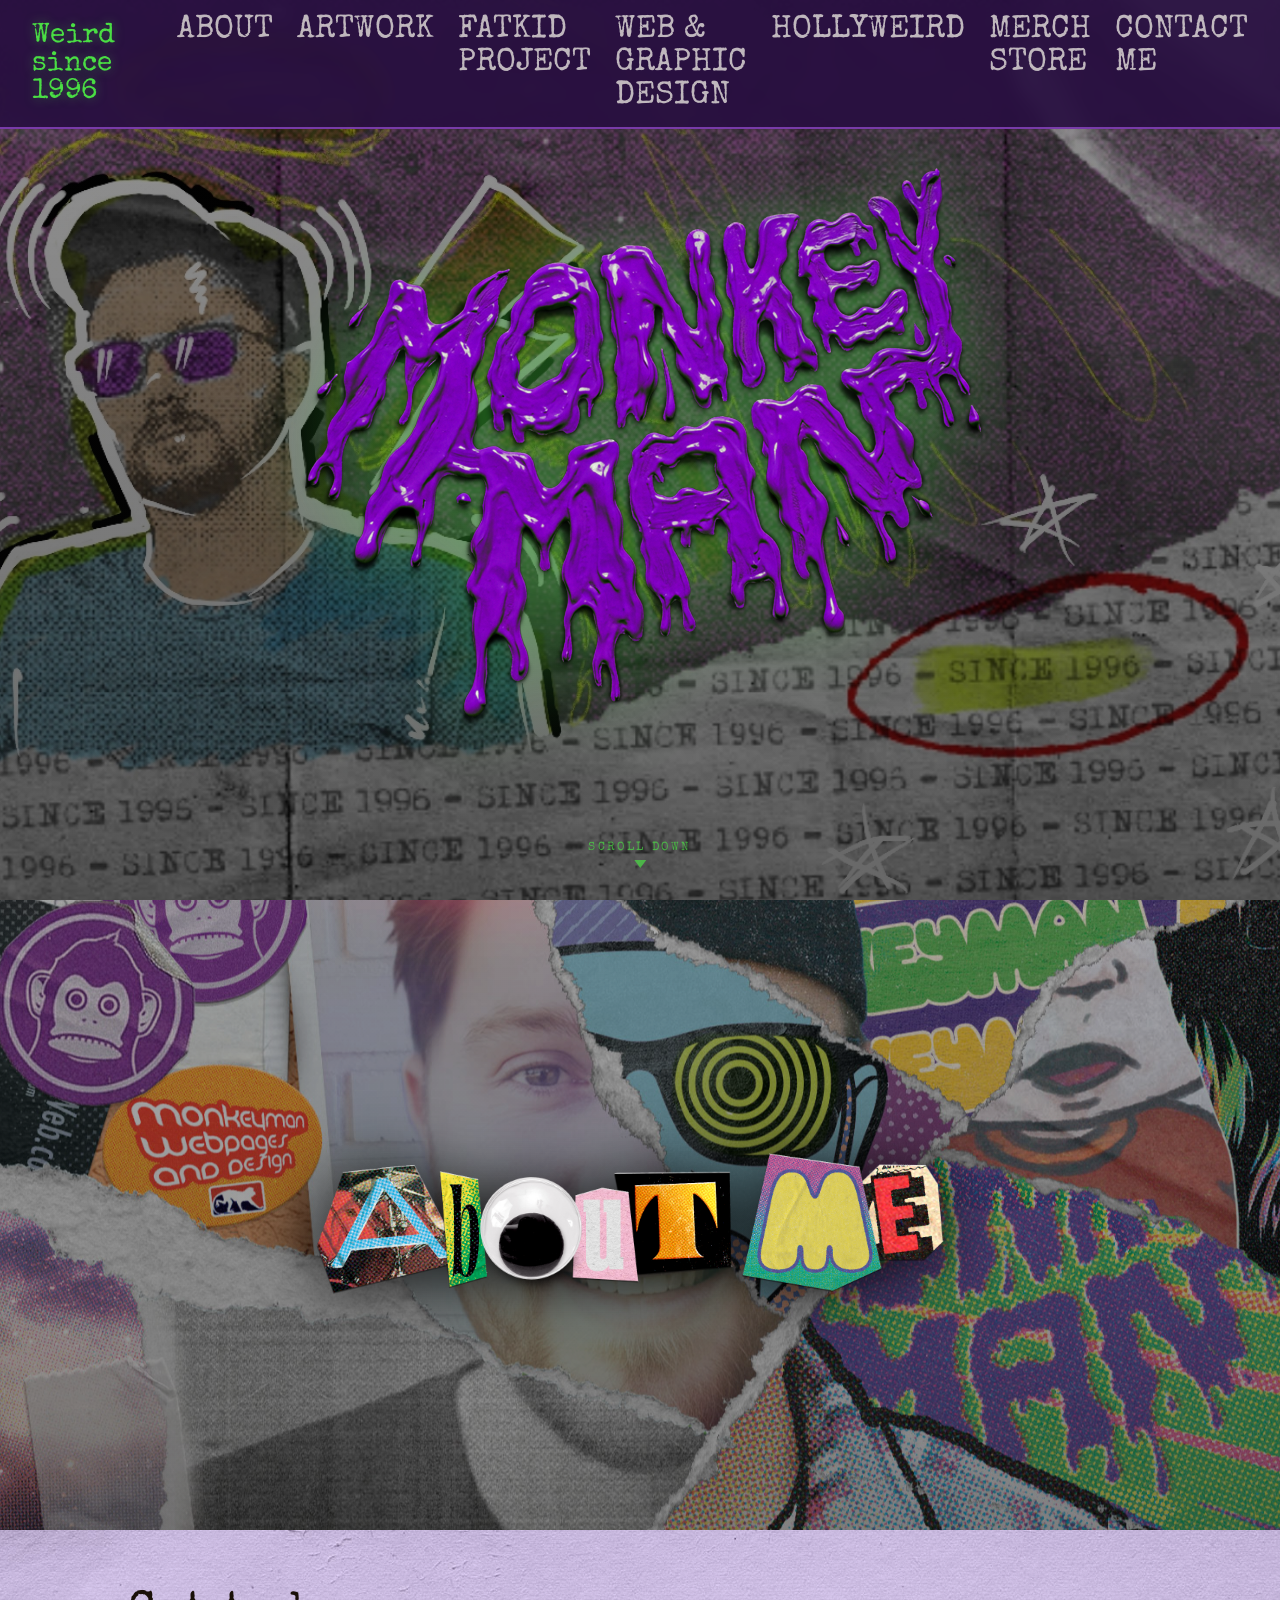
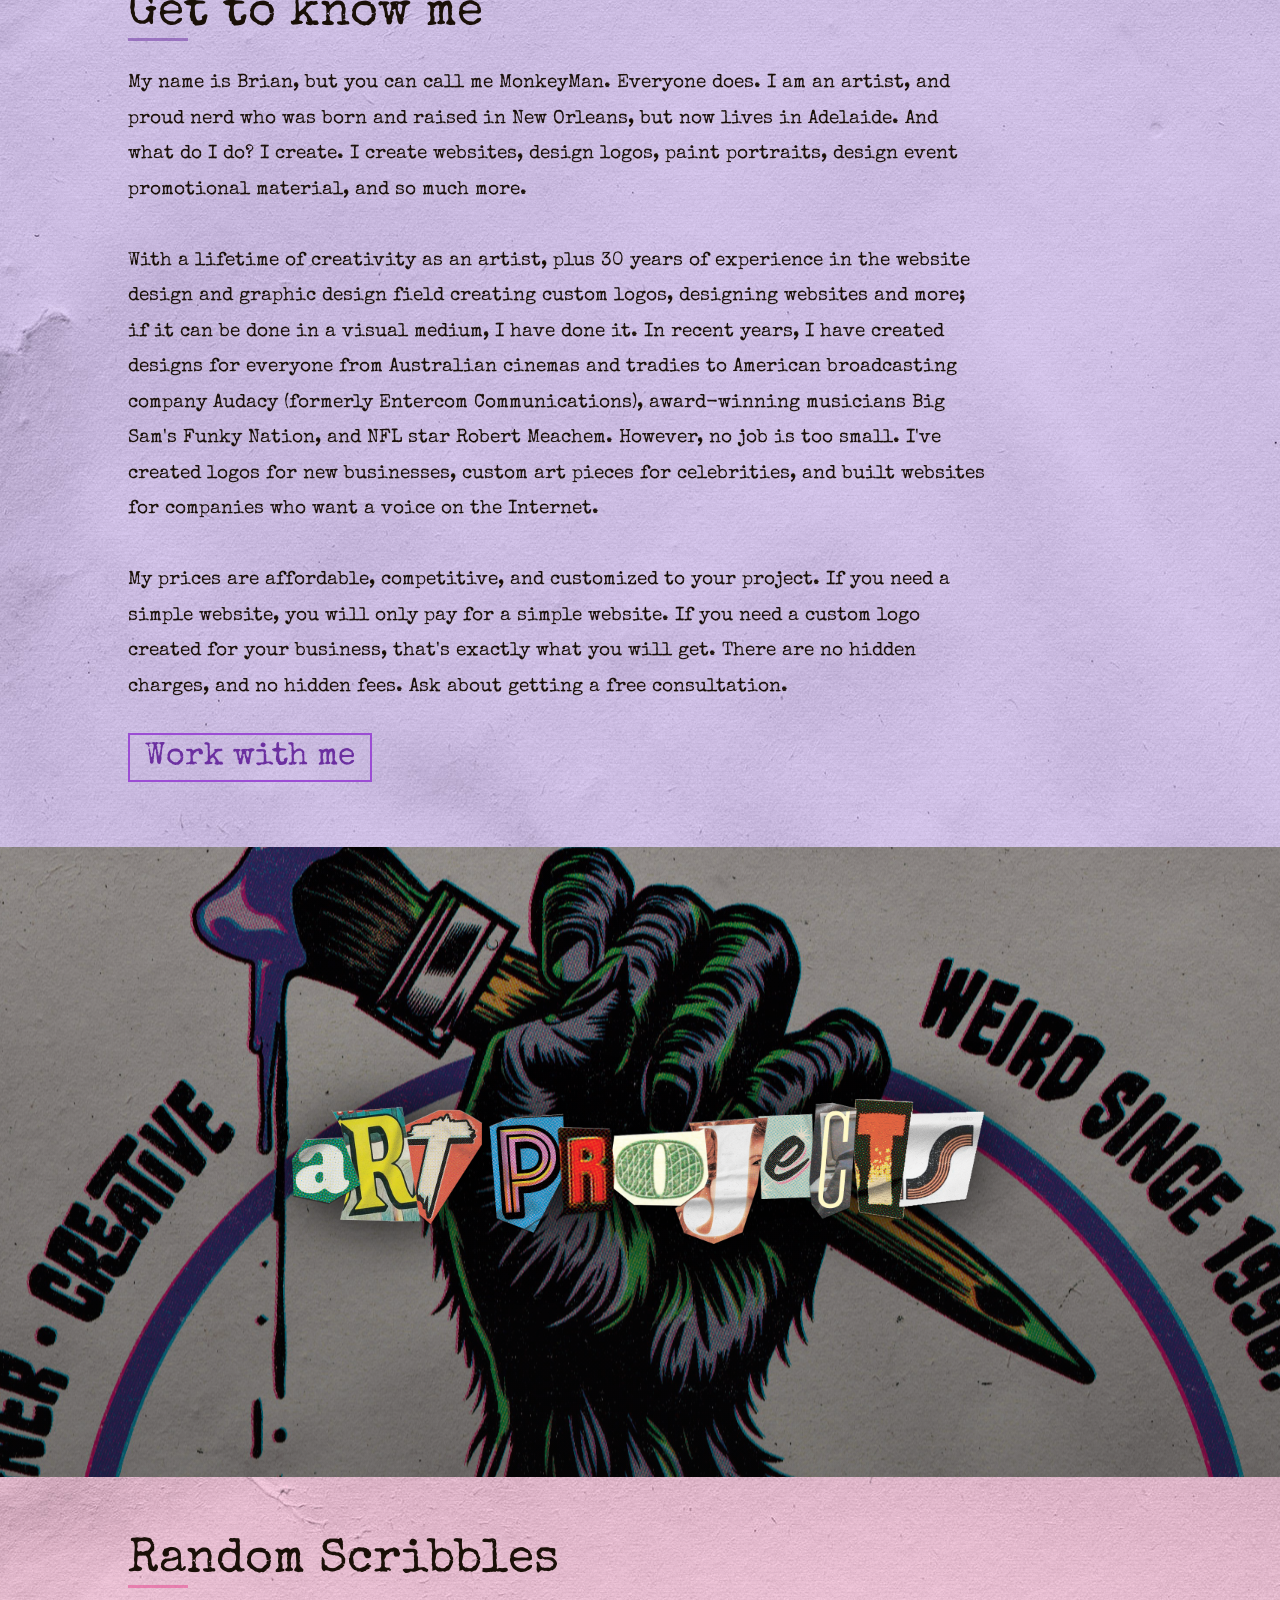
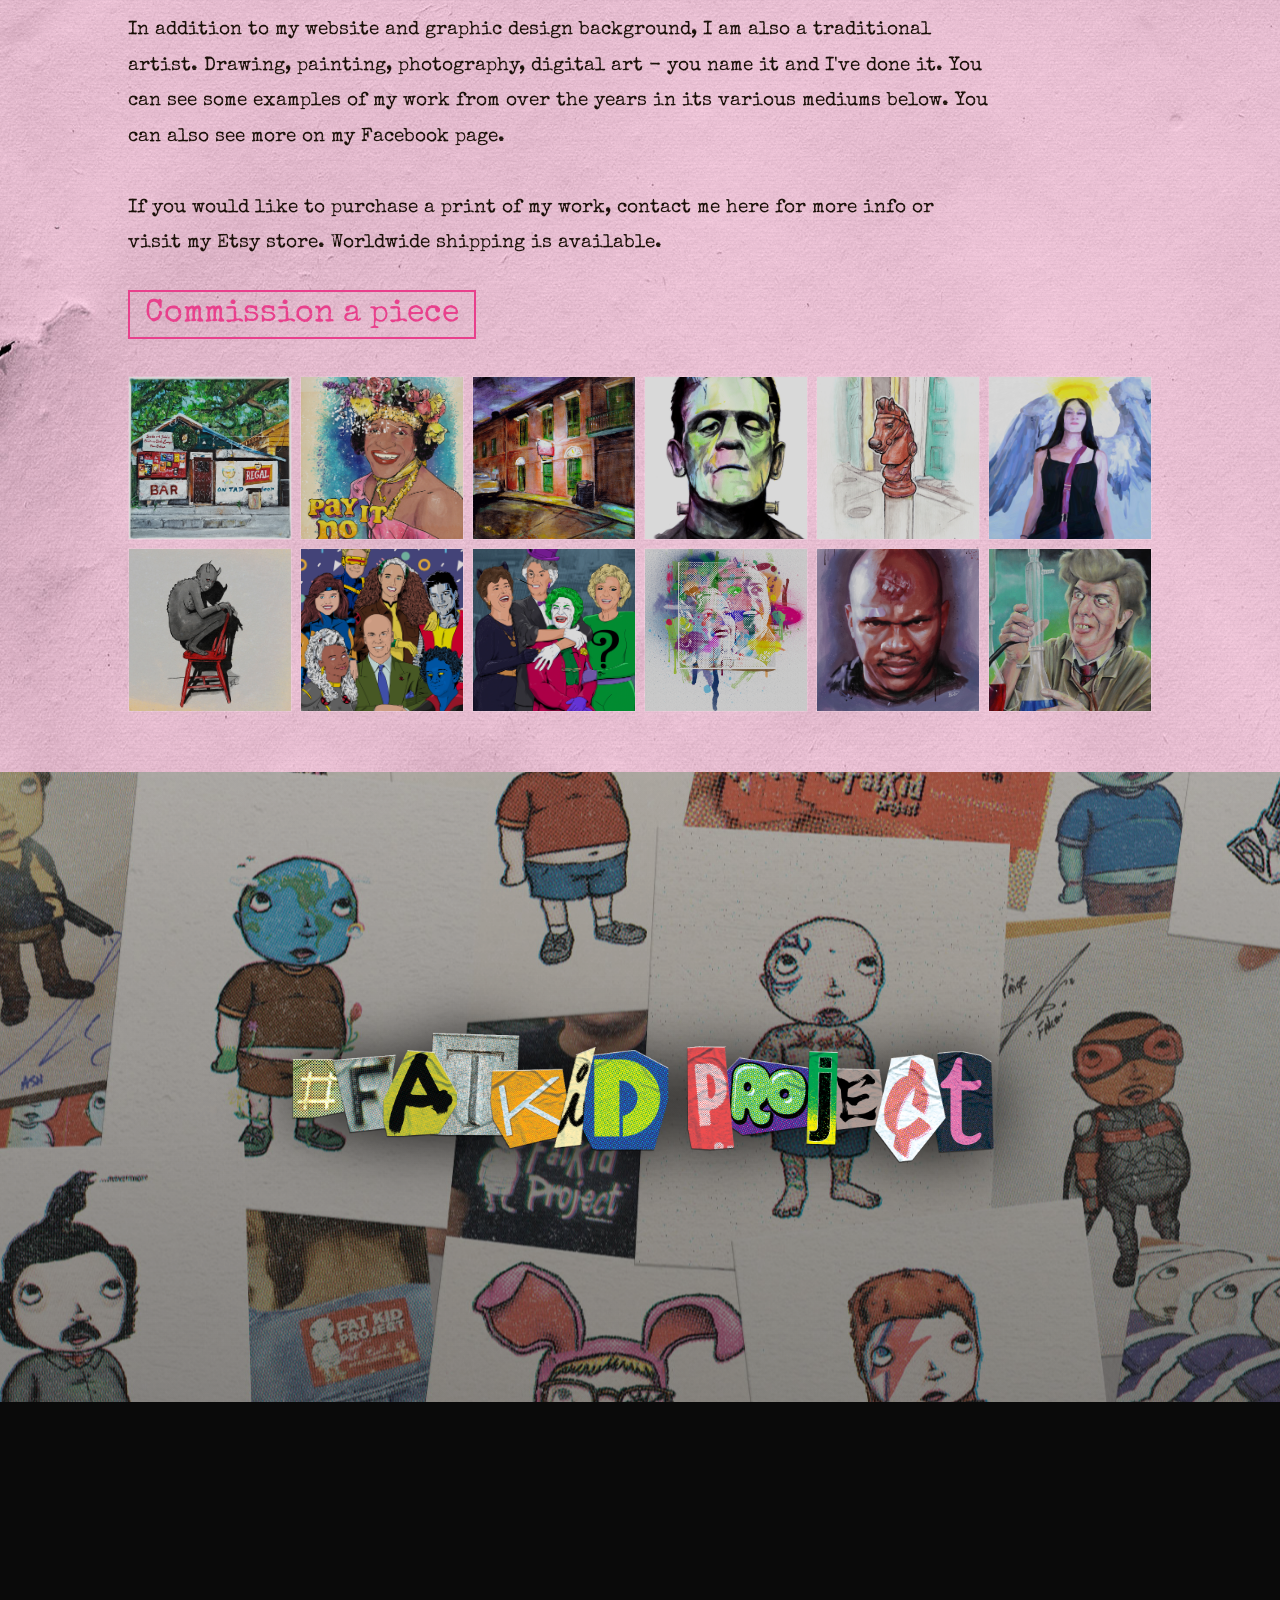
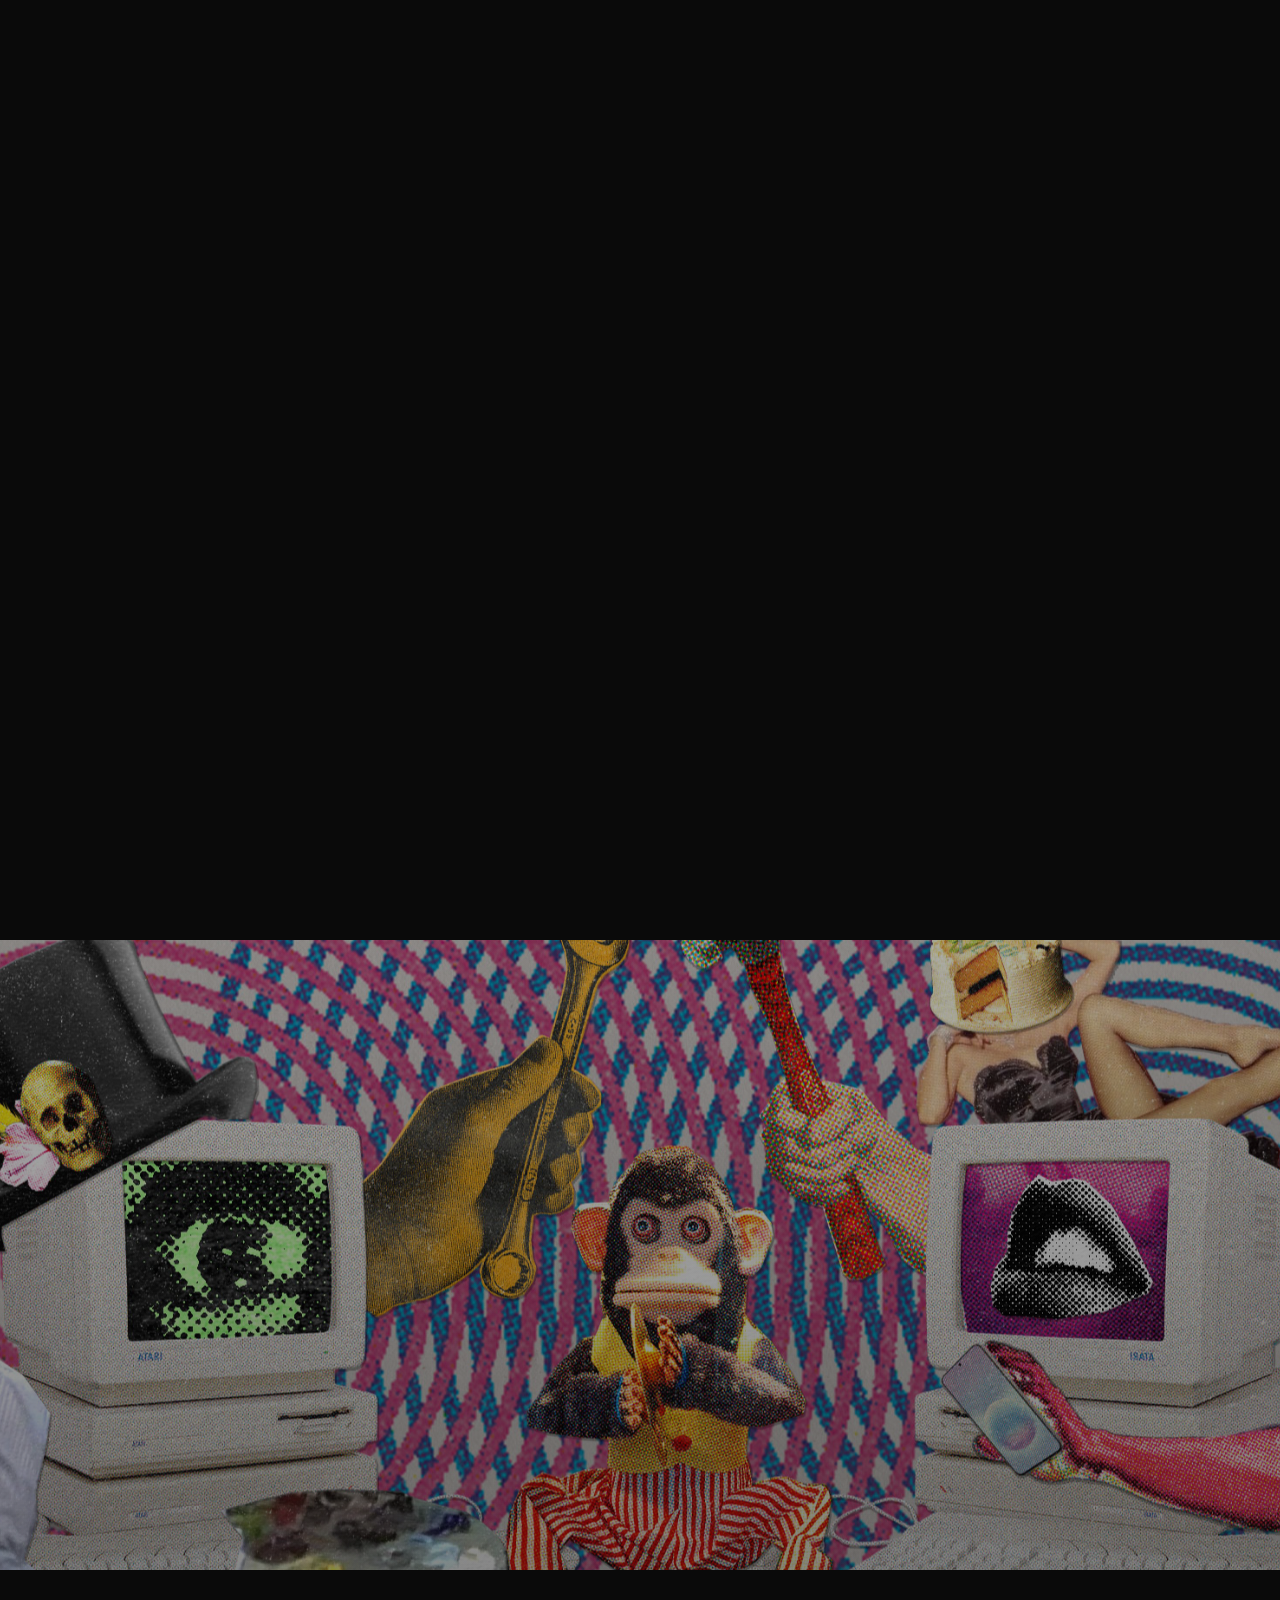
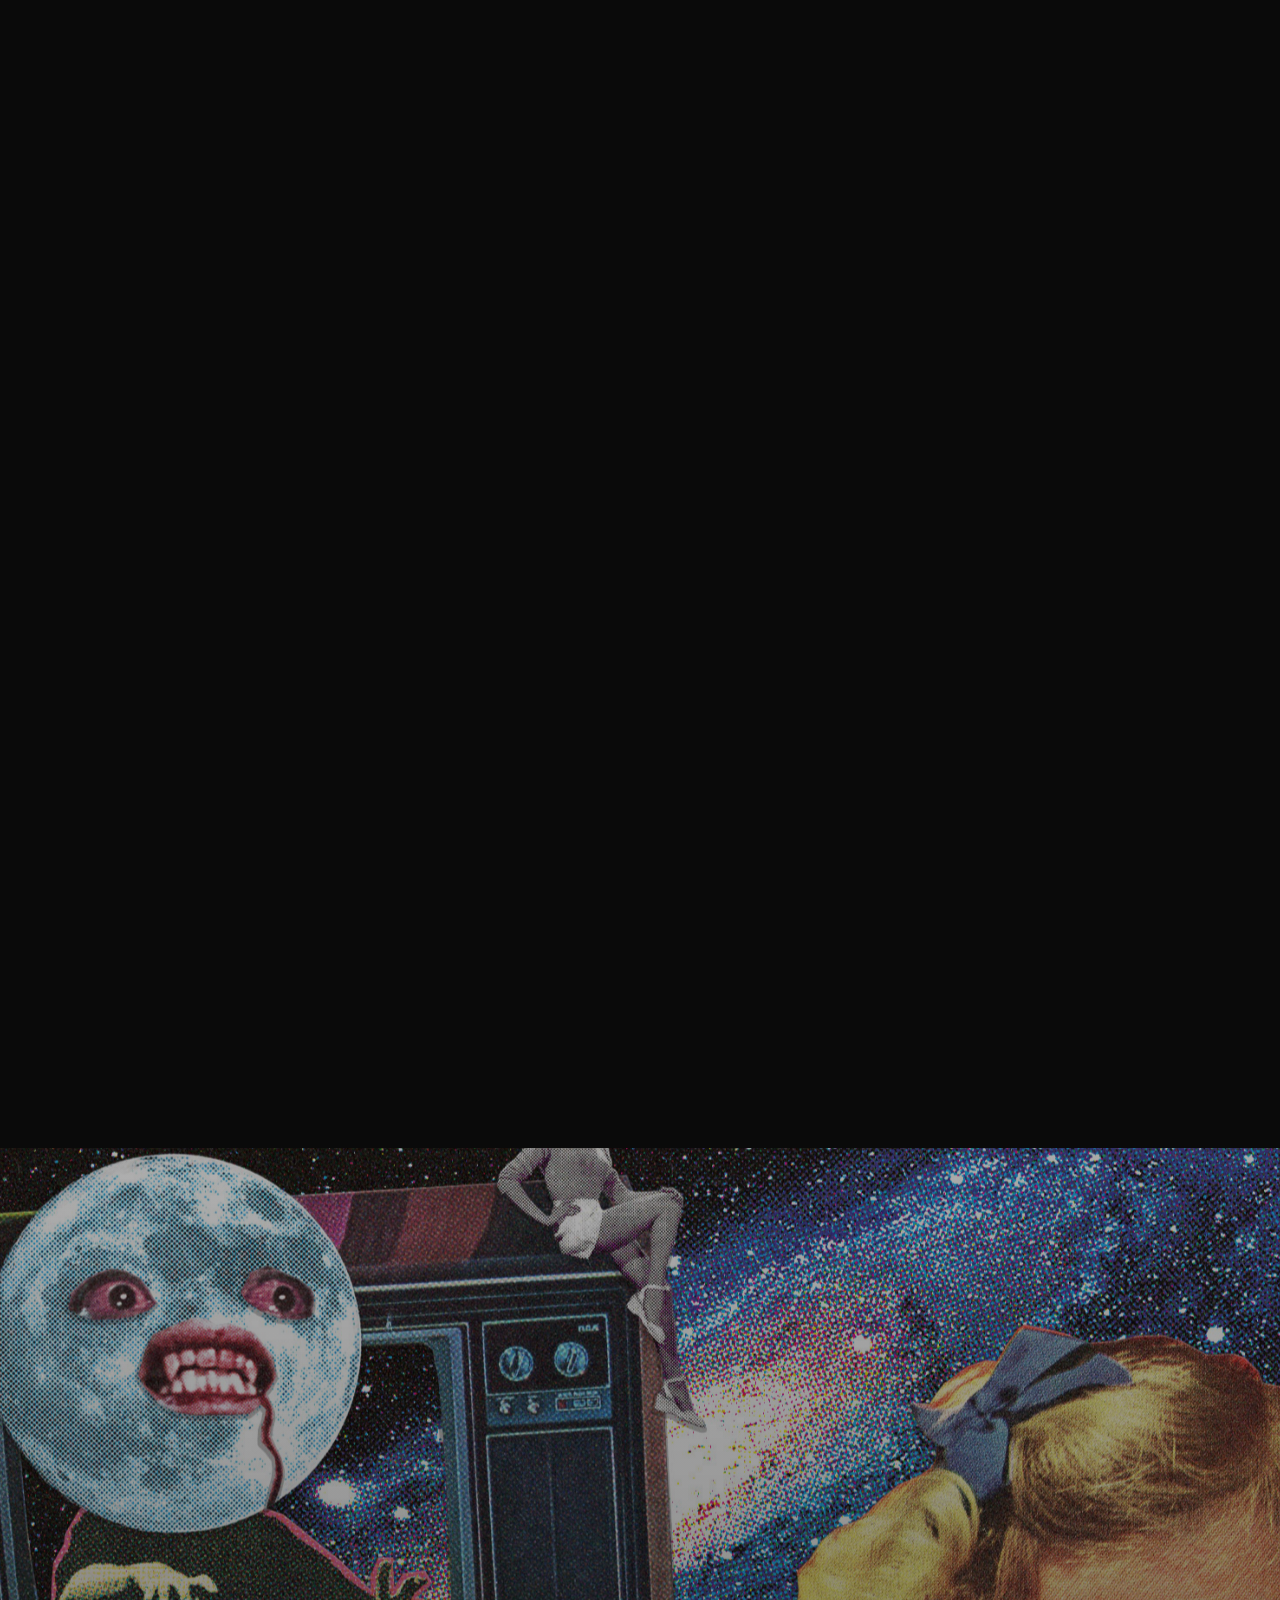
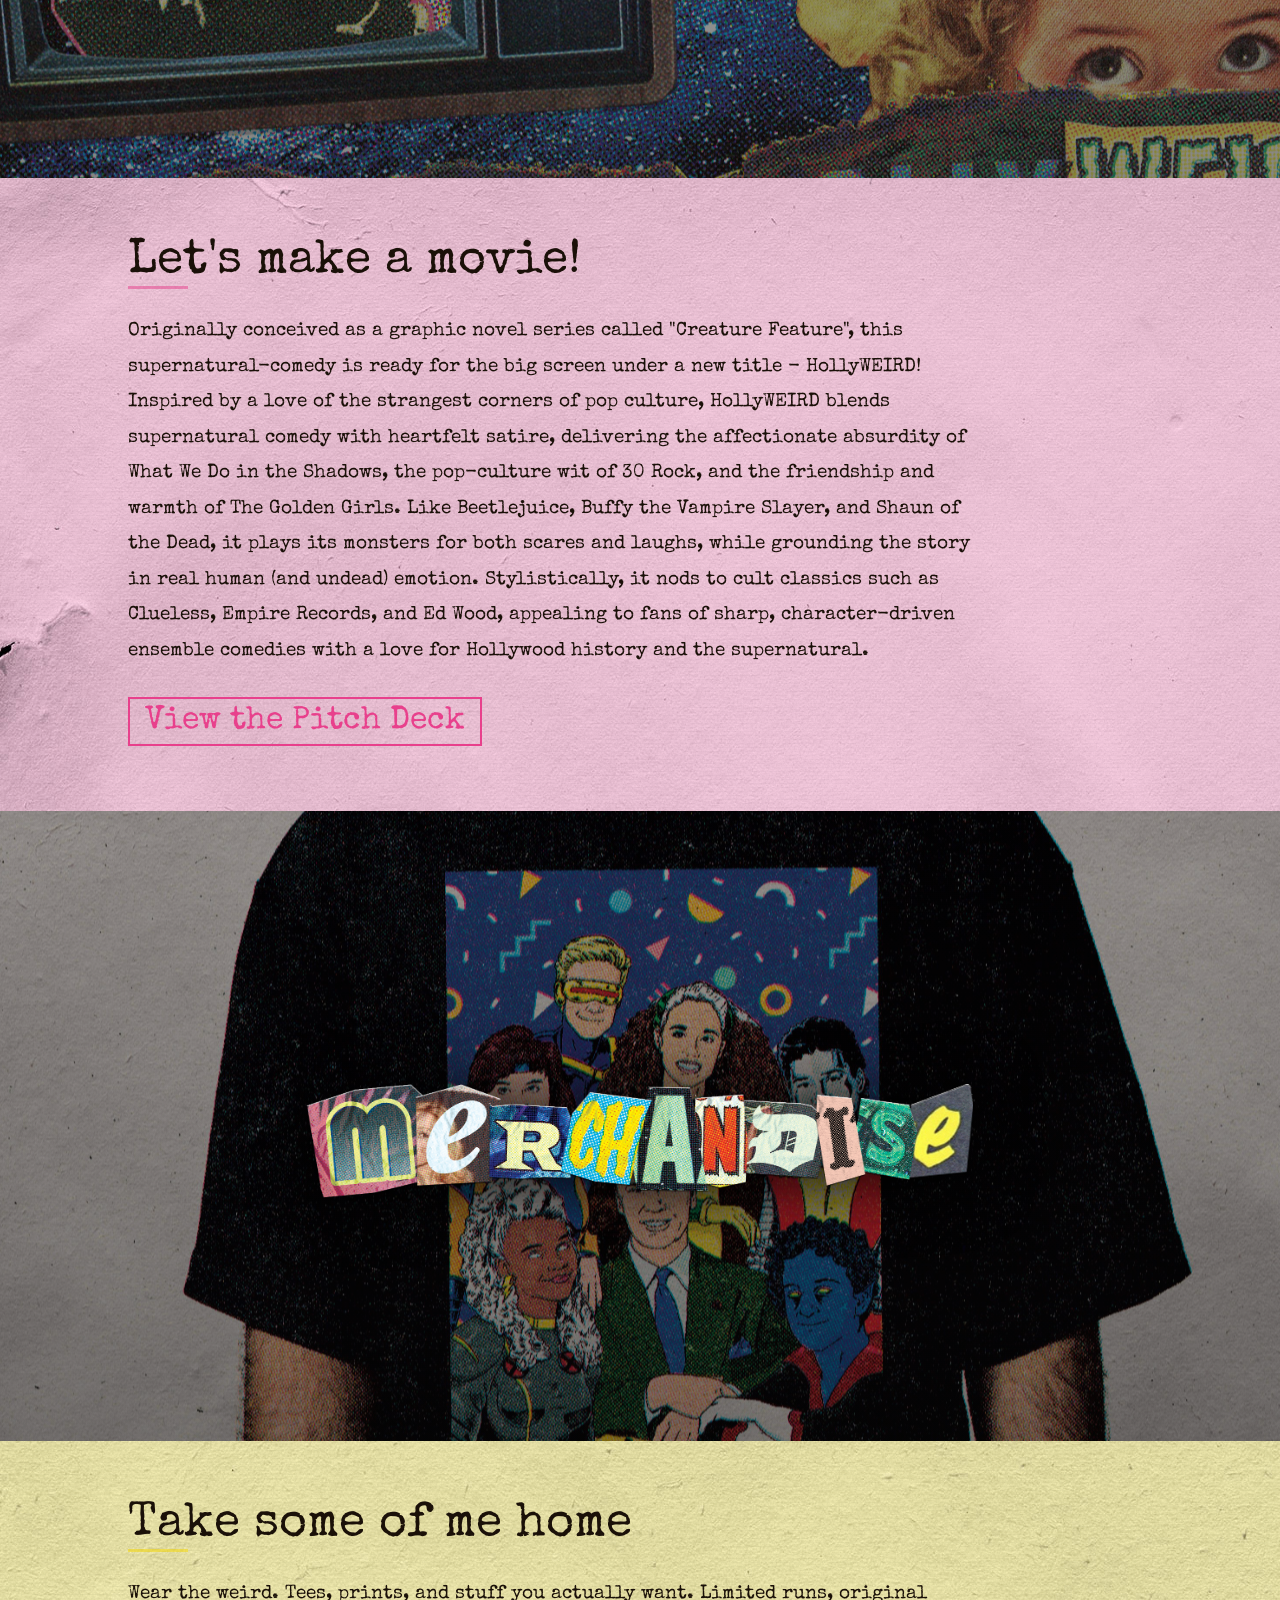
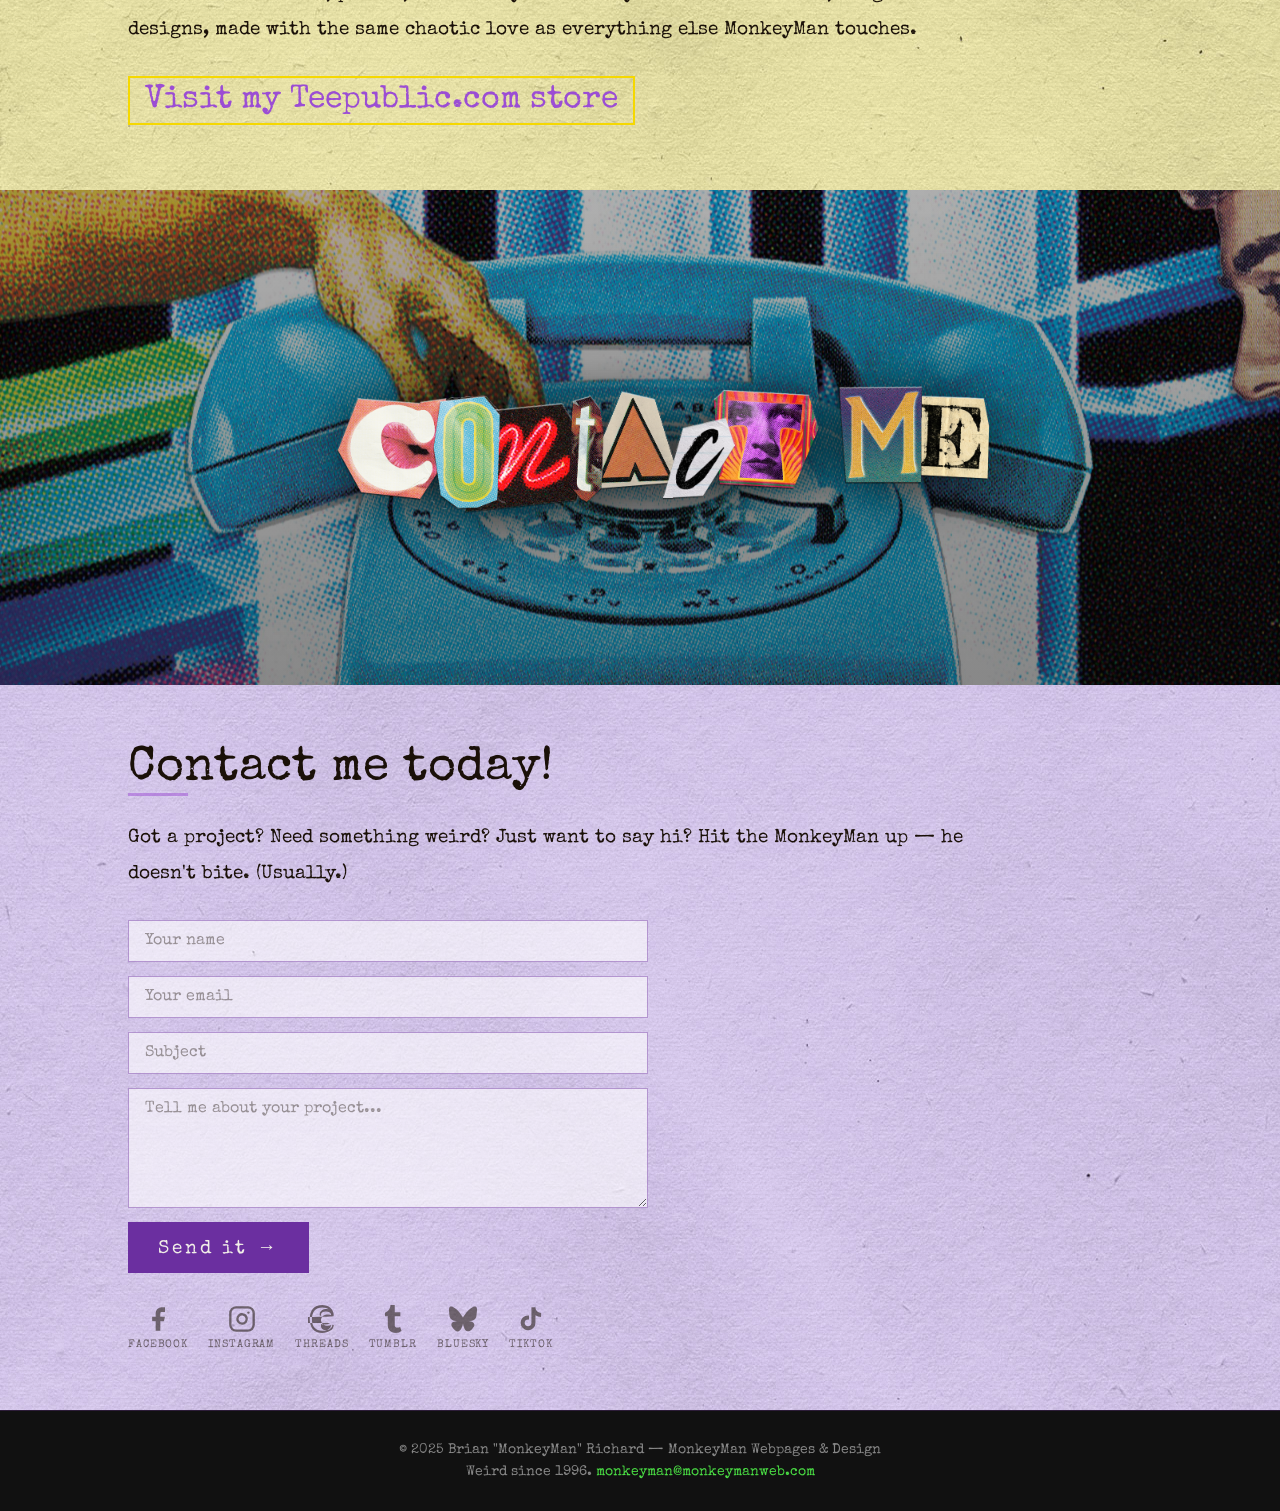
==== commit 9ef6c8aa: "2026 revisions 2026 revisions" ====
--- a/index.html
+++ b/index.html
@@ -1,1590 +1,1053 @@
 <!DOCTYPE html>
-<!-- saved from url=(0034)https://monkeyman.myportfolio.com/ -->
-<html lang="en-US" class="wf-ftnk-n4-active wf-ysdr-n4-active wf-ftnk-n7-active wf-rnkj-n4-active wf-vcsm-n4-active wf-active"><head><meta http-equiv="Content-Type" content="text/html; charset=UTF-8">
-  <script type="text/javascript">(window.NREUM||(NREUM={})).init={ajax:{deny_list:["bam.nr-data.net"]}};(window.NREUM||(NREUM={})).loader_config={licenseKey:"e7fb1b89a0",applicationID:"750147145"};;/*! For license information please see nr-loader-rum-1.249.0.min.js.LICENSE.txt */
-(()=>{var e,t,r={234:(e,t,r)=>{"use strict";r.d(t,{P_:()=>v,Mt:()=>b,C5:()=>s,DL:()=>A,OP:()=>S,lF:()=>T,Yu:()=>x,Dg:()=>m,CX:()=>c,GE:()=>_,sU:()=>R});var n=r(8632),i=r(9567);const a={beacon:n.ce.beacon,errorBeacon:n.ce.errorBeacon,licenseKey:void 0,applicationID:void 0,sa:void 0,queueTime:void 0,applicationTime:void 0,ttGuid:void 0,user:void 0,account:void 0,product:void 0,extra:void 0,jsAttributes:{},userAttributes:void 0,atts:void 0,transactionName:void 0,tNamePlain:void 0},o={};function s(e){if(!e)throw new Error("All info objects require an agent identifier!");if(!o[e])throw new Error("Info for ".concat(e," was never set"));return o[e]}function c(e,t){if(!e)throw new Error("All info objects require an agent identifier!");o[e]=(0,i.D)(t,a);const r=(0,n.ek)(e);r&&(r.info=o[e])}const u=e=>{if(!e||"string"!=typeof e)return!1;try{document.createDocumentFragment().querySelector(e)}catch{return!1}return!0};var d=r(7056),l=r(50);const f="[data-nr-mask]",g=()=>{const e={mask_selector:"*",block_selector:"[data-nr-block]",mask_input_options:{color:!1,date:!1,"datetime-local":!1,email:!1,month:!1,number:!1,range:!1,search:!1,tel:!1,text:!1,time:!1,url:!1,week:!1,textarea:!1,select:!1,password:!0}};return{feature_flags:[],proxy:{assets:void 0,beacon:void 0},privacy:{cookies_enabled:!0},ajax:{deny_list:void 0,block_internal:!0,enabled:!0,harvestTimeSeconds:10,autoStart:!0},distributed_tracing:{enabled:void 0,exclude_newrelic_header:void 0,cors_use_newrelic_header:void 0,cors_use_tracecontext_headers:void 0,allowed_origins:void 0},session:{domain:void 0,expiresMs:d.oD,inactiveMs:d.Hb},ssl:void 0,obfuscate:void 0,jserrors:{enabled:!0,harvestTimeSeconds:10,autoStart:!0},metrics:{enabled:!0,autoStart:!0},page_action:{enabled:!0,harvestTimeSeconds:30,autoStart:!0},page_view_event:{enabled:!0,autoStart:!0},page_view_timing:{enabled:!0,harvestTimeSeconds:30,long_task:!1,autoStart:!0},session_trace:{enabled:!0,harvestTimeSeconds:10,autoStart:!0},harvest:{tooManyRequestsDelay:60},session_replay:{autoStart:!0,enabled:!1,harvestTimeSeconds:60,sampling_rate:50,error_sampling_rate:50,collect_fonts:!1,inline_images:!1,inline_stylesheet:!0,mask_all_inputs:!0,get mask_text_selector(){return e.mask_selector},set mask_text_selector(t){u(t)?e.mask_selector="".concat(t,",").concat(f):""===t||null===t?e.mask_selector=f:(0,l.Z)("An invalid session_replay.mask_selector was provided. '*' will be used.",t)},get block_class(){return"nr-block"},get ignore_class(){return"nr-ignore"},get mask_text_class(){return"nr-mask"},get block_selector(){return e.block_selector},set block_selector(t){u(t)?e.block_selector+=",".concat(t):""!==t&&(0,l.Z)("An invalid session_replay.block_selector was provided and will not be used",t)},get mask_input_options(){return e.mask_input_options},set mask_input_options(t){t&&"object"==typeof t?e.mask_input_options={...t,password:!0}:(0,l.Z)("An invalid session_replay.mask_input_option was provided and will not be used",t)}},spa:{enabled:!0,harvestTimeSeconds:10,autoStart:!0}}},p={},h="All configuration objects require an agent identifier!";function v(e){if(!e)throw new Error(h);if(!p[e])throw new Error("Configuration for ".concat(e," was never set"));return p[e]}function m(e,t){if(!e)throw new Error(h);p[e]=(0,i.D)(t,g());const r=(0,n.ek)(e);r&&(r.init=p[e])}function b(e,t){if(!e)throw new Error(h);var r=v(e);if(r){for(var n=t.split("."),i=0;i<n.length-1;i++)if("object"!=typeof(r=r[n[i]]))return;r=r[n[n.length-1]]}return r}const y={accountID:void 0,trustKey:void 0,agentID:void 0,licenseKey:void 0,applicationID:void 0,xpid:void 0},w={};function A(e){if(!e)throw new Error("All loader-config objects require an agent identifier!");if(!w[e])throw new Error("LoaderConfig for ".concat(e," was never set"));return w[e]}function _(e,t){if(!e)throw new Error("All loader-config objects require an agent identifier!");w[e]=(0,i.D)(t,y);const r=(0,n.ek)(e);r&&(r.loader_config=w[e])}const x=(0,n.mF)().o;var D=r(385),k=r(6818);const E={buildEnv:k.Re,customTransaction:void 0,disabled:!1,distMethod:k.gF,isolatedBacklog:!1,loaderType:void 0,maxBytes:3e4,offset:Math.floor(D._A?.performance?.timeOrigin||D._A?.performance?.timing?.navigationStart||Date.now()),onerror:void 0,origin:""+D._A.location,ptid:void 0,releaseIds:{},session:void 0,xhrWrappable:"function"==typeof D._A.XMLHttpRequest?.prototype?.addEventListener,version:k.q4,denyList:void 0},j={};function S(e){if(!e)throw new Error("All runtime objects require an agent identifier!");if(!j[e])throw new Error("Runtime for ".concat(e," was never set"));return j[e]}function R(e,t){if(!e)throw new Error("All runtime objects require an agent identifier!");j[e]=(0,i.D)(t,E);const r=(0,n.ek)(e);r&&(r.runtime=j[e])}function T(e){return function(e){try{const t=s(e);return!!t.licenseKey&&!!t.errorBeacon&&!!t.applicationID}catch(e){return!1}}(e)}},9567:(e,t,r)=>{"use strict";r.d(t,{D:()=>i});var n=r(50);function i(e,t){try{if(!e||"object"!=typeof e)return(0,n.Z)("Setting a Configurable requires an object as input");if(!t||"object"!=typeof t)return(0,n.Z)("Setting a Configurable requires a model to set its initial properties");const r=Object.create(Object.getPrototypeOf(t),Object.getOwnPropertyDescriptors(t)),a=0===Object.keys(r).length?e:r;for(let o in a)if(void 0!==e[o])try{Array.isArray(e[o])&&Array.isArray(t[o])?r[o]=Array.from(new Set([...e[o],...t[o]])):"object"==typeof e[o]&&"object"==typeof t[o]?r[o]=i(e[o],t[o]):r[o]=e[o]}catch(e){(0,n.Z)("An error occurred while setting a property of a Configurable",e)}return r}catch(e){(0,n.Z)("An error occured while setting a Configurable",e)}}},6818:(e,t,r)=>{"use strict";r.d(t,{Re:()=>i,gF:()=>a,q4:()=>n});const n="1.249.0",i="PROD",a="CDN"},385:(e,t,r)=>{"use strict";r.d(t,{Nk:()=>d,Tt:()=>s,_A:()=>a,cv:()=>l,iS:()=>o,il:()=>n,ux:()=>c,v6:()=>i,w1:()=>u});const n="undefined"!=typeof window&&!!window.document,i="undefined"!=typeof WorkerGlobalScope&&("undefined"!=typeof self&&self instanceof WorkerGlobalScope&&self.navigator instanceof WorkerNavigator||"undefined"!=typeof globalThis&&globalThis instanceof WorkerGlobalScope&&globalThis.navigator instanceof WorkerNavigator),a=n?window:"undefined"!=typeof WorkerGlobalScope&&("undefined"!=typeof self&&self instanceof WorkerGlobalScope&&self||"undefined"!=typeof globalThis&&globalThis instanceof WorkerGlobalScope&&globalThis),o=(a?.document?.readyState,Boolean("hidden"===a?.document?.visibilityState)),s=(a?.location,/iPad|iPhone|iPod/.test(a.navigator?.userAgent)),c=s&&"undefined"==typeof SharedWorker,u=((()=>{const e=a.navigator?.userAgent?.match(/Firefox[/\s](\d+\.\d+)/);Array.isArray(e)&&e.length>=2&&e[1]})(),Boolean(n&&window.document.documentMode)),d=!!a.navigator?.sendBeacon,l=Math.floor(a?.performance?.timeOrigin||a?.performance?.timing?.navigationStart||Date.now())},1117:(e,t,r)=>{"use strict";r.d(t,{w:()=>a});var n=r(50);const i={agentIdentifier:"",ee:void 0};class a{constructor(e){try{if("object"!=typeof e)return(0,n.Z)("shared context requires an object as input");this.sharedContext={},Object.assign(this.sharedContext,i),Object.entries(e).forEach((e=>{let[t,r]=e;Object.keys(i).includes(t)&&(this.sharedContext[t]=r)}))}catch(e){(0,n.Z)("An error occured while setting SharedContext",e)}}}},8e3:(e,t,r)=>{"use strict";r.d(t,{L:()=>d,R:()=>c});var n=r(8325),i=r(1284),a=r(4322),o=r(3325);const s={};function c(e,t){const r={staged:!1,priority:o.p[t]||0};u(e),s[e].get(t)||s[e].set(t,r)}function u(e){e&&(s[e]||(s[e]=new Map))}function d(){let e=arguments.length>0&&void 0!==arguments[0]?arguments[0]:"",t=arguments.length>1&&void 0!==arguments[1]?arguments[1]:"feature";if(u(e),!e||!s[e].get(t))return o(t);s[e].get(t).staged=!0;const r=[...s[e]];function o(t){const r=e?n.ee.get(e):n.ee,o=a.X.handlers;if(r.backlog&&o){var s=r.backlog[t],c=o[t];if(c){for(var u=0;s&&u<s.length;++u)l(s[u],c);(0,i.D)(c,(function(e,t){(0,i.D)(t,(function(t,r){r[0].on(e,r[1])}))}))}delete o[t],r.backlog[t]=null,r.emit("drain-"+t,[])}}r.every((e=>{let[t,r]=e;return r.staged}))&&(r.sort(((e,t)=>e[1].priority-t[1].priority)),r.forEach((t=>{let[r]=t;s[e].delete(r),o(r)})))}function l(e,t){var r=e[1];(0,i.D)(t[r],(function(t,r){var n=e[0];if(r[0]===n){var i=r[1],a=e[3],o=e[2];i.apply(a,o)}}))}},8325:(e,t,r)=>{"use strict";r.d(t,{A:()=>c,ee:()=>u});var n=r(8632),i=r(2210),a=r(234);class o{constructor(e){this.contextId=e}}var s=r(3117);const c="nr@context:".concat(s.a),u=function e(t,r){var n={},s={},d={},f=!1;try{f=16===r.length&&(0,a.OP)(r).isolatedBacklog}catch(e){}var g={on:h,addEventListener:h,removeEventListener:function(e,t){var r=n[e];if(!r)return;for(var i=0;i<r.length;i++)r[i]===t&&r.splice(i,1)},emit:function(e,r,n,i,a){!1!==a&&(a=!0);if(u.aborted&&!i)return;t&&a&&t.emit(e,r,n);for(var o=p(n),c=v(e),d=c.length,l=0;l<d;l++)c[l].apply(o,r);var f=b()[s[e]];f&&f.push([g,e,r,o]);return o},get:m,listeners:v,context:p,buffer:function(e,t){const r=b();if(t=t||"feature",g.aborted)return;Object.entries(e||{}).forEach((e=>{let[n,i]=e;s[i]=t,t in r||(r[t]=[])}))},abort:l,aborted:!1,isBuffering:function(e){return!!b()[s[e]]},debugId:r,backlog:f?{}:t&&"object"==typeof t.backlog?t.backlog:{}};return g;function p(e){return e&&e instanceof o?e:e?(0,i.X)(e,c,(()=>new o(c))):new o(c)}function h(e,t){n[e]=v(e).concat(t)}function v(e){return n[e]||[]}function m(t){return d[t]=d[t]||e(g,t)}function b(){return g.backlog}}(void 0,"globalEE"),d=(0,n.fP)();function l(){u.aborted=!0,u.backlog={}}d.ee||(d.ee=u)},5546:(e,t,r)=>{"use strict";r.d(t,{E:()=>n,p:()=>i});var n=r(8325).ee.get("handle");function i(e,t,r,i,a){a?(a.buffer([e],i),a.emit(e,t,r)):(n.buffer([e],i),n.emit(e,t,r))}},4322:(e,t,r)=>{"use strict";r.d(t,{X:()=>a});var n=r(5546);a.on=o;var i=a.handlers={};function a(e,t,r,a){o(a||n.E,i,e,t,r)}function o(e,t,r,i,a){a||(a="feature"),e||(e=n.E);var o=t[a]=t[a]||{};(o[r]=o[r]||[]).push([e,i])}},3239:(e,t,r)=>{"use strict";r.d(t,{bP:()=>s,iz:()=>c,m$:()=>o});var n=r(385);let i=!1,a=!1;try{const e={get passive(){return i=!0,!1},get signal(){return a=!0,!1}};n._A.addEventListener("test",null,e),n._A.removeEventListener("test",null,e)}catch(e){}function o(e,t){return i||a?{capture:!!e,passive:i,signal:t}:!!e}function s(e,t){let r=arguments.length>2&&void 0!==arguments[2]&&arguments[2],n=arguments.length>3?arguments[3]:void 0;window.addEventListener(e,t,o(r,n))}function c(e,t){let r=arguments.length>2&&void 0!==arguments[2]&&arguments[2],n=arguments.length>3?arguments[3]:void 0;document.addEventListener(e,t,o(r,n))}},3117:(e,t,r)=>{"use strict";r.d(t,{a:()=>n});const n=(0,r(4402).Rl)()},4402:(e,t,r)=>{"use strict";r.d(t,{Rl:()=>o,ky:()=>s});var n=r(385);const i="xxxxxxxx-xxxx-4xxx-yxxx-xxxxxxxxxxxx";function a(e,t){return e?15&e[t]:16*Math.random()|0}function o(){const e=n._A?.crypto||n._A?.msCrypto;let t,r=0;return e&&e.getRandomValues&&(t=e.getRandomValues(new Uint8Array(30))),i.split("").map((e=>"x"===e?a(t,r++).toString(16):"y"===e?(3&a()|8).toString(16):e)).join("")}function s(e){const t=n._A?.crypto||n._A?.msCrypto;let r,i=0;t&&t.getRandomValues&&(r=t.getRandomValues(new Uint8Array(e)));const o=[];for(var s=0;s<e;s++)o.push(a(r,++i).toString(16));return o.join("")}},7056:(e,t,r)=>{"use strict";r.d(t,{Bq:()=>n,Hb:()=>a,oD:()=>i});const n="NRBA",i=144e5,a=18e5},7894:(e,t,r)=>{"use strict";function n(){return Math.round(performance.now())}r.d(t,{z:()=>n})},50:(e,t,r)=>{"use strict";function n(e,t){"function"==typeof console.warn&&(console.warn("New Relic: ".concat(e)),t&&console.warn(t))}r.d(t,{Z:()=>n})},2825:(e,t,r)=>{"use strict";r.d(t,{N:()=>d,T:()=>l});var n=r(8325),i=r(5546),a=r(3325),o=r(385);const s="newrelic";const c={stn:[a.D.sessionTrace],err:[a.D.jserrors,a.D.metrics],ins:[a.D.pageAction],spa:[a.D.spa],sr:[a.D.sessionReplay,a.D.sessionTrace]},u=new Set;function d(e,t){const r=n.ee.get(t);e&&"object"==typeof e&&(u.has(t)||(Object.entries(e).forEach((e=>{let[t,n]=e;c[t]?c[t].forEach((e=>{n?(0,i.p)("feat-"+t,[],void 0,e,r):(0,i.p)("block-"+t,[],void 0,e,r),(0,i.p)("rumresp-"+t,[Boolean(n)],void 0,e,r)})):n&&(0,i.p)("feat-"+t,[],void 0,void 0,r),l[t]=Boolean(n)})),Object.keys(c).forEach((e=>{void 0===l[e]&&(c[e]?.forEach((t=>(0,i.p)("rumresp-"+e,[!1],void 0,t,r))),l[e]=!1)})),u.add(t),function(){let e=arguments.length>0&&void 0!==arguments[0]?arguments[0]:{};try{o._A.dispatchEvent(new CustomEvent(s,{detail:e}))}catch(e){}}({loaded:!0})))}const l={}},2210:(e,t,r)=>{"use strict";r.d(t,{X:()=>i});var n=Object.prototype.hasOwnProperty;function i(e,t,r){if(n.call(e,t))return e[t];var i=r();if(Object.defineProperty&&Object.keys)try{return Object.defineProperty(e,t,{value:i,writable:!0,enumerable:!1}),i}catch(e){}return e[t]=i,i}},1284:(e,t,r)=>{"use strict";r.d(t,{D:()=>n});const n=(e,t)=>Object.entries(e||{}).map((e=>{let[r,n]=e;return t(r,n)}))},4351:(e,t,r)=>{"use strict";r.d(t,{P:()=>a});var n=r(8325);const i=()=>{const e=new WeakSet;return(t,r)=>{if("object"==typeof r&&null!==r){if(e.has(r))return;e.add(r)}return r}};function a(e){try{return JSON.stringify(e,i())}catch(e){try{n.ee.emit("internal-error",[e])}catch(e){}}}},3960:(e,t,r)=>{"use strict";r.d(t,{KB:()=>o,b2:()=>a});var n=r(3239);function i(){return"undefined"==typeof document||"complete"===document.readyState}function a(e,t){if(i())return e();(0,n.bP)("load",e,t)}function o(e){if(i())return e();(0,n.iz)("DOMContentLoaded",e)}},8632:(e,t,r)=>{"use strict";r.d(t,{EZ:()=>d,ce:()=>a,ek:()=>u,fP:()=>o,gG:()=>l,h5:()=>c,mF:()=>s});var n=r(7894),i=r(385);const a={beacon:"bam.nr-data.net",errorBeacon:"bam.nr-data.net"};function o(){return i._A.NREUM||(i._A.NREUM={}),void 0===i._A.newrelic&&(i._A.newrelic=i._A.NREUM),i._A.NREUM}function s(){let e=o();return e.o||(e.o={ST:i._A.setTimeout,SI:i._A.setImmediate,CT:i._A.clearTimeout,XHR:i._A.XMLHttpRequest,REQ:i._A.Request,EV:i._A.Event,PR:i._A.Promise,MO:i._A.MutationObserver,FETCH:i._A.fetch}),e}function c(e,t){let r=o();r.initializedAgents??={},t.initializedAt={ms:(0,n.z)(),date:new Date},r.initializedAgents[e]=t}function u(e){let t=o();return t.initializedAgents?.[e]}function d(e,t){o()[e]=t}function l(){return function(){let e=o();const t=e.info||{};e.info={beacon:a.beacon,errorBeacon:a.errorBeacon,...t}}(),function(){let e=o();const t=e.init||{};e.init={...t}}(),s(),function(){let e=o();const t=e.loader_config||{};e.loader_config={...t}}(),o()}},7956:(e,t,r)=>{"use strict";r.d(t,{N:()=>i});var n=r(3239);function i(e){let t=arguments.length>1&&void 0!==arguments[1]&&arguments[1],r=arguments.length>2?arguments[2]:void 0,i=arguments.length>3?arguments[3]:void 0;(0,n.iz)("visibilitychange",(function(){if(t)return void("hidden"===document.visibilityState&&e());e(document.visibilityState)}),r,i)}},3081:(e,t,r)=>{"use strict";r.d(t,{gF:()=>a,mY:()=>i,t9:()=>n,vz:()=>s,xS:()=>o});const n=r(3325).D.metrics,i="sm",a="cm",o="storeSupportabilityMetrics",s="storeEventMetrics"},7633:(e,t,r)=>{"use strict";r.d(t,{t:()=>n});const n=r(3325).D.pageViewEvent},9251:(e,t,r)=>{"use strict";r.d(t,{t:()=>n});const n=r(3325).D.pageViewTiming},5938:(e,t,r)=>{"use strict";r.d(t,{W:()=>i});var n=r(8325);class i{constructor(e,t,r){this.agentIdentifier=e,this.aggregator=t,this.ee=n.ee.get(e),this.featureName=r,this.blocked=!1}}},7530:(e,t,r)=>{"use strict";r.d(t,{j:()=>b});var n=r(3325),i=r(234),a=r(5546),o=r(8325),s=r(7894),c=r(8e3),u=r(3960),d=r(385),l=r(50),f=r(3081),g=r(8632);function p(){const e=(0,g.gG)();["setErrorHandler","finished","addToTrace","addRelease","addPageAction","setCurrentRouteName","setPageViewName","setCustomAttribute","interaction","noticeError","setUserId","setApplicationVersion","start","recordReplay","pauseReplay"].forEach((t=>{e[t]=function(){for(var r=arguments.length,n=new Array(r),i=0;i<r;i++)n[i]=arguments[i];return function(t){for(var r=arguments.length,n=new Array(r>1?r-1:0),i=1;i<r;i++)n[i-1]=arguments[i];let a=[];return Object.values(e.initializedAgents).forEach((e=>{e.exposed&&e.api[t]&&a.push(e.api[t](...n))})),a.length>1?a:a[0]}(t,...n)}}))}var h=r(2825);const v=e=>{const t=e.startsWith("http");e+="/",r.p=t?e:"https://"+e};let m=!1;function b(e){let t=arguments.length>1&&void 0!==arguments[1]?arguments[1]:{},b=arguments.length>2?arguments[2]:void 0,y=arguments.length>3?arguments[3]:void 0,{init:w,info:A,loader_config:_,runtime:x={loaderType:b},exposed:D=!0}=t;const k=(0,g.gG)();A||(w=k.init,A=k.info,_=k.loader_config),(0,i.Dg)(e.agentIdentifier,w||{}),(0,i.GE)(e.agentIdentifier,_||{}),A.jsAttributes??={},d.v6&&(A.jsAttributes.isWorker=!0),(0,i.CX)(e.agentIdentifier,A);const E=(0,i.P_)(e.agentIdentifier),j=[A.beacon,A.errorBeacon];m||(E.proxy.assets&&(v(E.proxy.assets),j.push(E.proxy.assets)),E.proxy.beacon&&j.push(E.proxy.beacon),p(),(0,g.EZ)("activatedFeatures",h.T)),x.denyList=[...E.ajax.deny_list||[],...E.ajax.block_internal?j:[]],(0,i.sU)(e.agentIdentifier,x),void 0===e.api&&(e.api=function(e,t){t||(0,c.R)(e,"api");const g={};var p=o.ee.get(e),h=p.get("tracer"),v="api-",m=v+"ixn-";function b(t,r,n,a){const o=(0,i.C5)(e);return null===r?delete o.jsAttributes[t]:(0,i.CX)(e,{...o,jsAttributes:{...o.jsAttributes,[t]:r}}),A(v,n,!0,a||null===r?"session":void 0)(t,r)}function y(){}["setErrorHandler","finished","addToTrace","addRelease"].forEach((e=>{g[e]=A(v,e,!0,"api")})),g.addPageAction=A(v,"addPageAction",!0,n.D.pageAction),g.setCurrentRouteName=A(v,"routeName",!0,n.D.spa),g.setPageViewName=function(t,r){if("string"==typeof t)return"/"!==t.charAt(0)&&(t="/"+t),(0,i.OP)(e).customTransaction=(r||"http://custom.transaction")+t,A(v,"setPageViewName",!0)()},g.setCustomAttribute=function(e,t){let r=arguments.length>2&&void 0!==arguments[2]&&arguments[2];if("string"==typeof e){if(["string","number","boolean"].includes(typeof t)||null===t)return b(e,t,"setCustomAttribute",r);(0,l.Z)("Failed to execute setCustomAttribute.\nNon-null value must be a string, number or boolean type, but a type of <".concat(typeof t,"> was provided."))}else(0,l.Z)("Failed to execute setCustomAttribute.\nName must be a string type, but a type of <".concat(typeof e,"> was provided."))},g.setUserId=function(e){if("string"==typeof e||null===e)return b("enduser.id",e,"setUserId",!0);(0,l.Z)("Failed to execute setUserId.\nNon-null value must be a string type, but a type of <".concat(typeof e,"> was provided."))},g.setApplicationVersion=function(e){if("string"==typeof e||null===e)return b("application.version",e,"setApplicationVersion",!1);(0,l.Z)("Failed to execute setApplicationVersion. Expected <String | null>, but got <".concat(typeof e,">."))},g.start=e=>{try{const t=e?"defined":"undefined";(0,a.p)(f.xS,["API/start/".concat(t,"/called")],void 0,n.D.metrics,p);const r=Object.values(n.D);if(void 0===e)e=r;else{if((e=Array.isArray(e)&&e.length?e:[e]).some((e=>!r.includes(e))))return(0,l.Z)("Invalid feature name supplied. Acceptable feature names are: ".concat(r));e.includes(n.D.pageViewEvent)||e.push(n.D.pageViewEvent)}e.forEach((e=>{p.emit("".concat(e,"-opt-in"))}))}catch(e){(0,l.Z)("An unexpected issue occurred",e)}},g.recordReplay=function(){(0,a.p)(f.xS,["API/recordReplay/called"],void 0,n.D.metrics,p),(0,a.p)("recordReplay",[],void 0,n.D.sessionReplay,p)},g.pauseReplay=function(){(0,a.p)(f.xS,["API/pauseReplay/called"],void 0,n.D.metrics,p),(0,a.p)("pauseReplay",[],void 0,n.D.sessionReplay,p)},g.interaction=function(){return(new y).get()};var w=y.prototype={createTracer:function(e,t){var r={},i=this,o="function"==typeof t;return(0,a.p)(f.xS,["API/createTracer/called"],void 0,n.D.metrics,p),(0,a.p)(m+"tracer",[(0,s.z)(),e,r],i,n.D.spa,p),function(){if(h.emit((o?"":"no-")+"fn-start",[(0,s.z)(),i,o],r),o)try{return t.apply(this,arguments)}catch(e){throw h.emit("fn-err",[arguments,this,e],r),e}finally{h.emit("fn-end",[(0,s.z)()],r)}}}};function A(e,t,r,i){return function(){return(0,a.p)(f.xS,["API/"+t+"/called"],void 0,n.D.metrics,p),i&&(0,a.p)(e+t,[(0,s.z)(),...arguments],r?null:this,i,p),r?void 0:this}}function _(){r.e(75).then(r.bind(r,7438)).then((t=>{let{setAPI:r}=t;r(e),(0,c.L)(e,"api")})).catch((()=>(0,l.Z)("Downloading runtime APIs failed...")))}return["actionText","setName","setAttribute","save","ignore","onEnd","getContext","end","get"].forEach((e=>{w[e]=A(m,e,void 0,n.D.spa)})),g.noticeError=function(e,t){"string"==typeof e&&(e=new Error(e)),(0,a.p)(f.xS,["API/noticeError/called"],void 0,n.D.metrics,p),(0,a.p)("err",[e,(0,s.z)(),!1,t],void 0,n.D.jserrors,p)},d.il?(0,u.b2)((()=>_()),!0):_(),g}(e.agentIdentifier,y)),void 0===e.exposed&&(e.exposed=D),m=!0}},1926:(e,t,r)=>{r.nc=(()=>{try{return document?.currentScript?.nonce}catch(e){}return""})()},3325:(e,t,r)=>{"use strict";r.d(t,{D:()=>n,p:()=>i});const n={ajax:"ajax",jserrors:"jserrors",metrics:"metrics",pageAction:"page_action",pageViewEvent:"page_view_event",pageViewTiming:"page_view_timing",sessionReplay:"session_replay",sessionTrace:"session_trace",spa:"spa"},i={[n.pageViewEvent]:1,[n.pageViewTiming]:2,[n.metrics]:3,[n.jserrors]:4,[n.ajax]:5,[n.sessionTrace]:6,[n.pageAction]:7,[n.spa]:8,[n.sessionReplay]:9}}},n={};function i(e){var t=n[e];if(void 0!==t)return t.exports;var a=n[e]={exports:{}};return r[e](a,a.exports,i),a.exports}i.m=r,i.d=(e,t)=>{for(var r in t)i.o(t,r)&&!i.o(e,r)&&Object.defineProperty(e,r,{enumerable:!0,get:t[r]})},i.f={},i.e=e=>Promise.all(Object.keys(i.f).reduce(((t,r)=>(i.f[r](e,t),t)),[])),i.u=e=>"nr-rum-1.249.0.min.js",i.o=(e,t)=>Object.prototype.hasOwnProperty.call(e,t),e={},t="NRBA-1.249.0.PROD:",i.l=(r,n,a,o)=>{if(e[r])e[r].push(n);else{var s,c;if(void 0!==a)for(var u=document.getElementsByTagName("script"),d=0;d<u.length;d++){var l=u[d];if(l.getAttribute("src")==r||l.getAttribute("data-webpack")==t+a){s=l;break}}if(!s){c=!0;var f={75:"sha512-HcXyAuaRbdfES7GuZJPwimpBfHQYAggUt+9f7v0xmtqSP1pSPK/chshT+kmNNfPfvD1QbPyikVNC4frs8IQYkw=="};(s=document.createElement("script")).charset="utf-8",s.timeout=120,i.nc&&s.setAttribute("nonce",i.nc),s.setAttribute("data-webpack",t+a),s.src=r,0!==s.src.indexOf(window.location.origin+"/")&&(s.crossOrigin="anonymous"),f[o]&&(s.integrity=f[o])}e[r]=[n];var g=(t,n)=>{s.onerror=s.onload=null,clearTimeout(p);var i=e[r];if(delete e[r],s.parentNode&&s.parentNode.removeChild(s),i&&i.forEach((e=>e(n))),t)return t(n)},p=setTimeout(g.bind(null,void 0,{type:"timeout",target:s}),12e4);s.onerror=g.bind(null,s.onerror),s.onload=g.bind(null,s.onload),c&&document.head.appendChild(s)}},i.r=e=>{"undefined"!=typeof Symbol&&Symbol.toStringTag&&Object.defineProperty(e,Symbol.toStringTag,{value:"Module"}),Object.defineProperty(e,"__esModule",{value:!0})},i.p="https://js-agent.newrelic.com/",(()=>{var e={50:0,832:0};i.f.j=(t,r)=>{var n=i.o(e,t)?e[t]:void 0;if(0!==n)if(n)r.push(n[2]);else{var a=new Promise(((r,i)=>n=e[t]=[r,i]));r.push(n[2]=a);var o=i.p+i.u(t),s=new Error;i.l(o,(r=>{if(i.o(e,t)&&(0!==(n=e[t])&&(e[t]=void 0),n)){var a=r&&("load"===r.type?"missing":r.type),o=r&&r.target&&r.target.src;s.message="Loading chunk "+t+" failed.\n("+a+": "+o+")",s.name="ChunkLoadError",s.type=a,s.request=o,n[1](s)}}),"chunk-"+t,t)}};var t=(t,r)=>{var n,a,[o,s,c]=r,u=0;if(o.some((t=>0!==e[t]))){for(n in s)i.o(s,n)&&(i.m[n]=s[n]);if(c)c(i)}for(t&&t(r);u<o.length;u++)a=o[u],i.o(e,a)&&e[a]&&e[a][0](),e[a]=0},r=self["webpackChunk:NRBA-1.249.0.PROD"]=self["webpackChunk:NRBA-1.249.0.PROD"]||[];r.forEach(t.bind(null,0)),r.push=t.bind(null,r.push.bind(r))})(),(()=>{"use strict";i(1926);var e=i(50);class t{#e(e){return"Call to agent api ".concat(e," failed. The agent is not currently initialized.")}addPageAction(t,r){(0,e.Z)(this.#e("addPageAction"))}setPageViewName(t,r){(0,e.Z)(this.#e("setPageViewName"))}setCustomAttribute(t,r,n){(0,e.Z)(this.#e("setCustomAttribute"))}noticeError(t,r){(0,e.Z)(this.#e("noticeError"))}setUserId(t){(0,e.Z)(this.#e("setUserId"))}setApplicationVersion(t){(0,e.Z)(this.#e("setApplicationVersion"))}setErrorHandler(t){(0,e.Z)(this.#e("setErrorHandler"))}finished(t){(0,e.Z)(this.#e("finished"))}addRelease(t,r){(0,e.Z)(this.#e("addRelease"))}start(t){(0,e.Z)(this.#e("start"))}recordReplay(){(0,e.Z)(this.#e("recordReplay"))}pauseReplay(){(0,e.Z)(this.#e("pauseReplay"))}}var r=i(3325),n=i(234);const a=Object.values(r.D);function o(e){const t={};return a.forEach((r=>{t[r]=function(e,t){return!1!==(0,n.Mt)(t,"".concat(e,".enabled"))}(r,e)})),t}var s=i(7530);var c=i(8e3),u=i(5938),d=i(3960),l=i(385);class f extends u.W{constructor(e,t,r){let i=!(arguments.length>3&&void 0!==arguments[3])||arguments[3];super(e,t,r),this.auto=i,this.abortHandler=void 0,this.featAggregate=void 0,this.onAggregateImported=void 0,!1===(0,n.Mt)(this.agentIdentifier,"".concat(this.featureName,".autoStart"))&&(this.auto=!1),this.auto&&(0,c.R)(e,r)}importAggregator(){let t=arguments.length>0&&void 0!==arguments[0]?arguments[0]:{};if(this.featAggregate)return;if(!this.auto)return void this.ee.on("".concat(this.featureName,"-opt-in"),(()=>{(0,c.R)(this.agentIdentifier,this.featureName),this.auto=!0,this.importAggregator()}));const r=l.il&&!0===(0,n.Mt)(this.agentIdentifier,"privacy.cookies_enabled");let a;this.onAggregateImported=new Promise((e=>{a=e}));const o=async()=>{let n;try{if(r){const{setupAgentSession:e}=await i.e(75).then(i.bind(i,3228));n=e(this.agentIdentifier)}}catch(t){(0,e.Z)("A problem occurred when starting up session manager. This page will not start or extend any session.",t)}try{if(!this.shouldImportAgg(this.featureName,n))return(0,c.L)(this.agentIdentifier,this.featureName),void a(!1);const{lazyFeatureLoader:e}=await i.e(75).then(i.bind(i,8582)),{Aggregate:r}=await e(this.featureName,"aggregate");this.featAggregate=new r(this.agentIdentifier,this.aggregator,t),a(!0)}catch(t){(0,e.Z)("Downloading and initializing ".concat(this.featureName," failed..."),t),this.abortHandler?.(),(0,c.L)(this.agentIdentifier,this.featureName),a(!1)}};l.il?(0,d.b2)((()=>o()),!0):o()}shouldImportAgg(e,t){return e!==r.D.sessionReplay||!!n.Yu.MO&&(!1!==(0,n.Mt)(this.agentIdentifier,"session_trace.enabled")&&(!!t?.isNew||!!t?.state.sessionReplayMode))}}var g=i(7633);class p extends f{static featureName=g.t;constructor(e,t){let r=!(arguments.length>2&&void 0!==arguments[2])||arguments[2];super(e,t,g.t,r),this.importAggregator()}}var h=i(1117),v=i(1284);class m extends h.w{constructor(e){super(e),this.aggregatedData={}}store(e,t,r,n,i){var a=this.getBucket(e,t,r,i);return a.metrics=function(e,t){t||(t={count:0});return t.count+=1,(0,v.D)(e,(function(e,r){t[e]=b(r,t[e])})),t}(n,a.metrics),a}merge(e,t,r,n,i){var a=this.getBucket(e,t,n,i);if(a.metrics){var o=a.metrics;o.count+=r.count,(0,v.D)(r,(function(e,t){if("count"!==e){var n=o[e],i=r[e];i&&!i.c?o[e]=b(i.t,n):o[e]=function(e,t){if(!t)return e;t.c||(t=y(t.t));return t.min=Math.min(e.min,t.min),t.max=Math.max(e.max,t.max),t.t+=e.t,t.sos+=e.sos,t.c+=e.c,t}(i,o[e])}}))}else a.metrics=r}storeMetric(e,t,r,n){var i=this.getBucket(e,t,r);return i.stats=b(n,i.stats),i}getBucket(e,t,r,n){this.aggregatedData[e]||(this.aggregatedData[e]={});var i=this.aggregatedData[e][t];return i||(i=this.aggregatedData[e][t]={params:r||{}},n&&(i.custom=n)),i}get(e,t){return t?this.aggregatedData[e]&&this.aggregatedData[e][t]:this.aggregatedData[e]}take(e){for(var t={},r="",n=!1,i=0;i<e.length;i++)t[r=e[i]]=w(this.aggregatedData[r]),t[r].length&&(n=!0),delete this.aggregatedData[r];return n?t:null}}function b(e,t){return null==e?function(e){e?e.c++:e={c:1};return e}(t):t?(t.c||(t=y(t.t)),t.c+=1,t.t+=e,t.sos+=e*e,e>t.max&&(t.max=e),e<t.min&&(t.min=e),t):{t:e}}function y(e){return{t:e,min:e,max:e,sos:e*e,c:1}}function w(e){return"object"!=typeof e?[]:(0,v.D)(e,A)}function A(e,t){return t}var _=i(8632),x=i(4402),D=i(4351);var k=i(5546),E=i(7956),j=i(3239),S=i(7894),R=i(9251);class T extends f{static featureName=R.t;constructor(e,t){let r=!(arguments.length>2&&void 0!==arguments[2])||arguments[2];super(e,t,R.t,r),l.il&&((0,E.N)((()=>(0,k.p)("docHidden",[(0,S.z)()],void 0,R.t,this.ee)),!0),(0,j.bP)("pagehide",(()=>(0,k.p)("winPagehide",[(0,S.z)()],void 0,R.t,this.ee))),this.importAggregator())}}var I=i(3081);class N extends f{static featureName=I.t9;constructor(e,t){let r=!(arguments.length>2&&void 0!==arguments[2])||arguments[2];super(e,t,I.t9,r),this.importAggregator()}}new class extends t{constructor(t){let r=arguments.length>1&&void 0!==arguments[1]?arguments[1]:(0,x.ky)(16);super(),l._A?(this.agentIdentifier=r,this.sharedAggregator=new m({agentIdentifier:this.agentIdentifier}),this.features={},(0,_.h5)(r,this),this.desiredFeatures=new Set(t.features||[]),this.desiredFeatures.add(p),(0,s.j)(this,t,t.loaderType||"agent"),this.run()):(0,e.Z)("Failed to initial the agent. Could not determine the runtime environment.")}get config(){return{info:(0,n.C5)(this.agentIdentifier),init:(0,n.P_)(this.agentIdentifier),loader_config:(0,n.DL)(this.agentIdentifier),runtime:(0,n.OP)(this.agentIdentifier)}}run(){try{const t=o(this.agentIdentifier),n=[...this.desiredFeatures];n.sort(((e,t)=>r.p[e.featureName]-r.p[t.featureName])),n.forEach((n=>{if(t[n.featureName]||n.featureName===r.D.pageViewEvent){const i=function(e){switch(e){case r.D.ajax:return[r.D.jserrors];case r.D.sessionTrace:return[r.D.ajax,r.D.pageViewEvent];case r.D.sessionReplay:return[r.D.sessionTrace];case r.D.pageViewTiming:return[r.D.pageViewEvent];default:return[]}}(n.featureName);i.every((e=>t[e]))||(0,e.Z)("".concat(n.featureName," is enabled but one or more dependent features has been disabled (").concat((0,D.P)(i),"). This may cause unintended consequences or missing data...")),this.features[n.featureName]=new n(this.agentIdentifier,this.sharedAggregator)}}))}catch(t){(0,e.Z)("Failed to initialize all enabled instrument classes (agent aborted) -",t);for(const e in this.features)this.features[e].abortHandler?.();const r=(0,_.fP)();return delete r.initializedAgents[this.agentIdentifier]?.api,delete r.initializedAgents[this.agentIdentifier]?.features,delete this.sharedAggregator,r.ee?.abort(),delete r.ee?.get(this.agentIdentifier),!1}}addToTrace(t){(0,e.Z)("Call to agent api addToTrace failed. The session trace feature is not currently initialized.")}setCurrentRouteName(t){(0,e.Z)("Call to agent api setCurrentRouteName failed. The spa feature is not currently initialized.")}interaction(){(0,e.Z)("Call to agent api interaction failed. The spa feature is not currently initialized.")}}({features:[p,T,N],loaderType:"lite"})})()})();</script>
-  <meta name="viewport" content="width=device-width, initial-scale=1">
-      <meta name="keywords" content="MonkeyMan,graphic design,website design,artist,creative,fatkidproject,fat kid project,monkey&#39;s paw,Adelaide,South Australia,New Orleans,illustrator">
-      <meta name="description" content="Weird since 1996">
-      <meta name="twitter:card" content="summary_large_image">
-      <meta name="twitter:site" content="@AdobePortfolio">
-      <meta property="og:title" content="MonkeyMan - Artist • Designer • Creative - Weird since 1996!">
-      <meta property="og:description" content="Weird since 1996">
-      <meta property="og:image" content="https://cdn.myportfolio.com/1eb606e13b2a8be13caedb4922136e1d/23f17890-4d48-4b3a-a386-6086223ce199_rwc_0x0x1200x1200x1200.png?h=10bfcc2a910094a61f6d8dee2254847e">
-        <link rel="icon" href="https://cdn.myportfolio.com/1eb606e13b2a8be13caedb4922136e1d/427bd694-e8f0-4026-ad00-a98590c0c7ce_carw_1x1x32.png?h=3acd8b68d67f47f171986b0ba55d5154">
-        <link rel="apple-touch-icon" href="https://cdn.myportfolio.com/1eb606e13b2a8be13caedb4922136e1d/d0ad0e5f-eeac-4e13-b7df-e3e8e5dfaab4_carw_1x1x180.png?h=bd773fe922f15b9c4fb46eaaf119252c">
-      <link rel="stylesheet" href="./index_files/main.css" type="text/css">
-      <link rel="stylesheet" href="./index_files/54a61c52b7ee5bd09ceebbffaa4e775a1703998044.css" type="text/css">
-    <link rel="canonical" href="https://monkeyman.myportfolio.com/about-me">
-      <title>MonkeyMan - Artist • Designer • Creative - Weird since 1996!</title>
-    <script type="text/javascript" src="./index_files/ofDq9arZNBf-3yR1RwX8lTa8z6UoHYm-ndO-tyrHiYvfe09gfHYEBsJzwD9oFDIDWDSaZRbX5QbXjDb3FhBKFhItFQsRFDFRZ2i8whItFAmRFcBqwA4cjcI-mkG0dW83da4XZcNC-Av0jhNlOfG0SY4zwKuh-AmaOcuoSeNkieZzde8zOcFzdPUlpWgzS1scdh.download" async="" onload="
-    try {
-      window.Typekit.load();
-    } catch (e) {
-      console.warn(&#39;Typekit not loaded.&#39;);
-    }
-    "></script><style type="text/css">@font-face{font-family:ftnk;src:url(https://use.typekit.net/af/9b05f3/000000000000000000013365/27/l?subset_id=2&fvd=n4&v=3) format("woff2"),url(https://use.typekit.net/af/9b05f3/000000000000000000013365/27/d?subset_id=2&fvd=n4&v=3) format("woff"),url(https://use.typekit.net/af/9b05f3/000000000000000000013365/27/a?subset_id=2&fvd=n4&v=3) format("opentype");font-weight:400;font-style:normal;font-stretch:normal;font-display:auto;}@font-face{font-family:ftnk;src:url(https://use.typekit.net/af/309dfe/000000000000000000010091/27/l?subset_id=2&fvd=n7&v=3) format("woff2"),url(https://use.typekit.net/af/309dfe/000000000000000000010091/27/d?subset_id=2&fvd=n7&v=3) format("woff"),url(https://use.typekit.net/af/309dfe/000000000000000000010091/27/a?subset_id=2&fvd=n7&v=3) format("opentype");font-weight:700;font-style:normal;font-stretch:normal;font-display:auto;}@font-face{font-family:rnkj;src:url(https://use.typekit.net/af/dab141/00000000000000007745df21/30/l?subset_id=2&fvd=n4&v=3) format("woff2"),url(https://use.typekit.net/af/dab141/00000000000000007745df21/30/d?subset_id=2&fvd=n4&v=3) format("woff"),url(https://use.typekit.net/af/dab141/00000000000000007745df21/30/a?subset_id=2&fvd=n4&v=3) format("opentype");font-weight:400;font-style:normal;font-stretch:normal;font-display:auto;}@font-face{font-family:vcsm;src:url(https://use.typekit.net/af/efe4a5/00000000000000007735e609/30/l?subset_id=2&fvd=n4&v=3) format("woff2"),url(https://use.typekit.net/af/efe4a5/00000000000000007735e609/30/d?subset_id=2&fvd=n4&v=3) format("woff"),url(https://use.typekit.net/af/efe4a5/00000000000000007735e609/30/a?subset_id=2&fvd=n4&v=3) format("opentype");font-weight:400;font-style:normal;font-stretch:normal;font-display:auto;}@font-face{font-family:ysdr;src:url(https://use.typekit.net/af/3adfe3/000000000000000077359588/30/l?subset_id=2&fvd=n4&v=3) format("woff2"),url(https://use.typekit.net/af/3adfe3/000000000000000077359588/30/d?subset_id=2&fvd=n4&v=3) format("woff"),url(https://use.typekit.net/af/3adfe3/000000000000000077359588/30/a?subset_id=2&fvd=n4&v=3) format("opentype");font-weight:400;font-style:normal;font-stretch:normal;font-display:auto;}</style>
-<style type="text/css"></style></head>
-  <body class="has-touch link-transition">  <div class="page-background-video page-background-video-with-panel">
-  </div>
-  <div class="js-responsive-nav">
-    <div class="responsive-nav has-social">
-      <div class="close-responsive-click-area js-close-responsive-nav">
-        <div class="close-responsive-button"></div>
-      </div>
-          <nav class="nav-container" data-hover-hint="nav" data-hover-hint-placement="bottom-start">
-          </nav>
-        <div class="social pf-nav-social" data-context="theme.nav" data-hover-hint="navSocialIcons" data-hover-hint-placement="bottom-start">
-          <ul>
-                  <li>
-                    <a href="http://www.twitter.com/MonkeyMan504" target="_blank">
-                      <svg xmlns="http://www.w3.org/2000/svg" xmlns:xlink="http://www.w3.org/1999/xlink" version="1.1" viewBox="0 0 30 24" xml:space="preserve" class="icon"><path d="M24.71 5.89C24 6.2 23.2 6.4 22.4 6.53c0.82-0.5 1.45-1.29 1.75-2.23c-0.77 0.46-1.62 0.8-2.53 1 C20.92 4.5 19.9 4 18.7 4c-2.2 0-3.99 1.81-3.99 4.04c0 0.3 0 0.6 0.1 0.92C11.54 8.8 8.6 7.2 6.6 4.7 C6.3 5.3 6.1 6 6.1 6.77c0 1.4 0.7 2.6 1.8 3.36c-0.65-0.02-1.27-0.2-1.81-0.51c0 0 0 0 0 0.1 c0 2 1.4 3.6 3.2 3.96c-0.34 0.09-0.69 0.14-1.05 0.14c-0.26 0-0.51-0.03-0.75-0.07c0.51 1.6 2 2.8 3.7 2.8 c-1.36 1.08-3.08 1.73-4.95 1.73c-0.32 0-0.64-0.02-0.95-0.06C7.05 19.3 9.1 20 11.4 20c7.33 0 11.34-6.15 11.34-11.49 c0-0.18 0-0.35-0.01-0.52C23.5 7.4 24.2 6.7 24.7 5.89z"></path></svg>
-                    </a>
-                  </li>
-                  <li>
-                    <a href="http://www.behance.net/MonkeyManWeb" target="_blank">
-                      <svg id="Layer_1" data-name="Layer 1" xmlns="http://www.w3.org/2000/svg" viewBox="0 0 30 24" class="icon"><path id="path-1" d="M18.83,14.38a2.78,2.78,0,0,0,.65,1.9,2.31,2.31,0,0,0,1.7.59,2.31,2.31,0,0,0,1.38-.41,1.79,1.79,0,0,0,.71-0.87h2.31a4.48,4.48,0,0,1-1.71,2.53,5,5,0,0,1-2.78.76,5.53,5.53,0,0,1-2-.37,4.34,4.34,0,0,1-1.55-1,4.77,4.77,0,0,1-1-1.63,6.29,6.29,0,0,1,0-4.13,4.83,4.83,0,0,1,1-1.64A4.64,4.64,0,0,1,19.09,9a4.86,4.86,0,0,1,2-.4A4.5,4.5,0,0,1,23.21,9a4.36,4.36,0,0,1,1.5,1.3,5.39,5.39,0,0,1,.84,1.86,7,7,0,0,1,.18,2.18h-6.9Zm3.67-3.24A1.94,1.94,0,0,0,21,10.6a2.26,2.26,0,0,0-1,.22,2,2,0,0,0-.66.54,1.94,1.94,0,0,0-.35.69,3.47,3.47,0,0,0-.12.65h4.29A2.75,2.75,0,0,0,22.5,11.14ZM18.29,6h5.36V7.35H18.29V6ZM13.89,17.7a4.4,4.4,0,0,1-1.51.7,6.44,6.44,0,0,1-1.73.22H4.24V5.12h6.24a7.7,7.7,0,0,1,1.73.17,3.67,3.67,0,0,1,1.33.56,2.6,2.6,0,0,1,.86,1,3.74,3.74,0,0,1,.3,1.58,3,3,0,0,1-.46,1.7,3.33,3.33,0,0,1-1.35,1.12,3.19,3.19,0,0,1,1.82,1.26,3.79,3.79,0,0,1,.59,2.17,3.79,3.79,0,0,1-.39,1.77A3.24,3.24,0,0,1,13.89,17.7ZM11.72,8.19a1.25,1.25,0,0,0-.45-0.47,1.88,1.88,0,0,0-.64-0.24,5.5,5.5,0,0,0-.76-0.05H7.16v3.16h3a2,2,0,0,0,1.28-.38A1.43,1.43,0,0,0,11.89,9,1.73,1.73,0,0,0,11.72,8.19ZM11.84,13a2.39,2.39,0,0,0-1.52-.45H7.16v3.73h3.11a3.61,3.61,0,0,0,.82-0.09A2,2,0,0,0,11.77,16a1.39,1.39,0,0,0,.47-0.54,1.85,1.85,0,0,0,.17-0.88A1.77,1.77,0,0,0,11.84,13Z"></path></svg>
-                    </a>
-                  </li>
-                  <li>
-                    <a href="http://www.linkedin.com/in/monkeymanweb" target="_blank">
-                      <svg version="1.1" id="Layer_1" xmlns="http://www.w3.org/2000/svg" xmlns:xlink="http://www.w3.org/1999/xlink" viewBox="0 0 30 24" style="enable-background:new 0 0 30 24;" xml:space="preserve" class="icon">
-                      <path id="path-1_24_" d="M19.6,19v-5.8c0-1.4-0.5-2.4-1.7-2.4c-1,0-1.5,0.7-1.8,1.3C16,12.3,16,12.6,16,13v6h-3.4
-                        c0,0,0.1-9.8,0-10.8H16v1.5c0,0,0,0,0,0h0v0C16.4,9,17.2,7.9,19,7.9c2.3,0,4,1.5,4,4.9V19H19.6z M8.9,6.7L8.9,6.7
-                        C7.7,6.7,7,5.9,7,4.9C7,3.8,7.8,3,8.9,3s1.9,0.8,1.9,1.9C10.9,5.9,10.1,6.7,8.9,6.7z M10.6,19H7.2V8.2h3.4V19z"></path>
-                      </svg>
-                    </a>
-                  </li>
-                  <li>
-                    <a href="https://www.facebook.com/MonkeyManWeb" target="_blank">
-                      <svg xmlns="http://www.w3.org/2000/svg" xmlns:xlink="http://www.w3.org/1999/xlink" version="1.1" x="0px" y="0px" viewBox="0 0 30 24" xml:space="preserve" class="icon"><path d="M16.21 20h-3.26v-8h-1.63V9.24h1.63V7.59c0-2.25 0.92-3.59 3.53-3.59h2.17v2.76H17.3 c-1.02 0-1.08 0.39-1.08 1.11l0 1.38h2.46L18.38 12h-2.17V20z"></path></svg>
-                    </a>
-                  </li>
-                  <li>
-                    <a href="http://instagram.com/monkeymanweb/" target="_blank">
-                      <svg version="1.1" id="Layer_1" xmlns="http://www.w3.org/2000/svg" xmlns:xlink="http://www.w3.org/1999/xlink" viewBox="0 0 30 24" style="enable-background:new 0 0 30 24;" xml:space="preserve" class="icon">
-                      <g>
-                        <path d="M15,5.4c2.1,0,2.4,0,3.2,0c0.8,0,1.2,0.2,1.5,0.3c0.4,0.1,0.6,0.3,0.9,0.6c0.3,0.3,0.5,0.5,0.6,0.9
-                          c0.1,0.3,0.2,0.7,0.3,1.5c0,0.8,0,1.1,0,3.2s0,2.4,0,3.2c0,0.8-0.2,1.2-0.3,1.5c-0.1,0.4-0.3,0.6-0.6,0.9c-0.3,0.3-0.5,0.5-0.9,0.6
-                          c-0.3,0.1-0.7,0.2-1.5,0.3c-0.8,0-1.1,0-3.2,0s-2.4,0-3.2,0c-0.8,0-1.2-0.2-1.5-0.3c-0.4-0.1-0.6-0.3-0.9-0.6
-                          c-0.3-0.3-0.5-0.5-0.6-0.9c-0.1-0.3-0.2-0.7-0.3-1.5c0-0.8,0-1.1,0-3.2s0-2.4,0-3.2c0-0.8,0.2-1.2,0.3-1.5c0.1-0.4,0.3-0.6,0.6-0.9
-                          c0.3-0.3,0.5-0.5,0.9-0.6c0.3-0.1,0.7-0.2,1.5-0.3C12.6,5.4,12.9,5.4,15,5.4 M15,4c-2.2,0-2.4,0-3.3,0c-0.9,0-1.4,0.2-1.9,0.4
-                          c-0.5,0.2-1,0.5-1.4,0.9C7.9,5.8,7.6,6.2,7.4,6.8C7.2,7.3,7.1,7.9,7,8.7C7,9.6,7,9.8,7,12s0,2.4,0,3.3c0,0.9,0.2,1.4,0.4,1.9
-                          c0.2,0.5,0.5,1,0.9,1.4c0.4,0.4,0.9,0.7,1.4,0.9c0.5,0.2,1.1,0.3,1.9,0.4c0.9,0,1.1,0,3.3,0s2.4,0,3.3,0c0.9,0,1.4-0.2,1.9-0.4
-                          c0.5-0.2,1-0.5,1.4-0.9c0.4-0.4,0.7-0.9,0.9-1.4c0.2-0.5,0.3-1.1,0.4-1.9c0-0.9,0-1.1,0-3.3s0-2.4,0-3.3c0-0.9-0.2-1.4-0.4-1.9
-                          c-0.2-0.5-0.5-1-0.9-1.4c-0.4-0.4-0.9-0.7-1.4-0.9c-0.5-0.2-1.1-0.3-1.9-0.4C17.4,4,17.2,4,15,4L15,4L15,4z"></path>
-                        <path d="M15,7.9c-2.3,0-4.1,1.8-4.1,4.1s1.8,4.1,4.1,4.1s4.1-1.8,4.1-4.1S17.3,7.9,15,7.9L15,7.9z M15,14.7c-1.5,0-2.7-1.2-2.7-2.7
-                          c0-1.5,1.2-2.7,2.7-2.7s2.7,1.2,2.7,2.7C17.7,13.5,16.5,14.7,15,14.7L15,14.7z"></path>
-                        <path d="M20.2,7.7c0,0.5-0.4,1-1,1s-1-0.4-1-1s0.4-1,1-1S20.2,7.2,20.2,7.7L20.2,7.7z"></path>
-                      </g>
-                      </svg>
-                    </a>
-                  </li>
-                  <li>
-                    <a href="https://www.tiktok.com/@monkeymanwebpage" target="_blank">
-                      <svg version="1.1" xmlns="http://www.w3.org/2000/svg" xmlns:xlink="http://www.w3.org/1999/xlink" x="0px" y="0px" viewBox="0 0 30 24" style="enable-background:new 0 0 30 24;" xml:space="preserve" class="icon">
-                      <path d="M22,10.4c-0.1,0-0.3,0-0.4,0c-1.5,0-2.9-0.7-3.7-2v6.8c0,2.8-2.2,5-5,5s-5-2.2-5-5s2.2-5,5-5l0,0c0.1,0,0.2,0,0.3,0v2.5
-                      	c-0.1,0-0.2,0-0.3,0c-1.4,0-2.5,1.1-2.5,2.5c0,1.4,1.1,2.5,2.5,2.5c1.4,0,2.7-1.1,2.7-2.5l0-11.5H18c0.2,2.1,1.9,3.8,4,3.9L22,10.4"></path>
-                      </svg>
-                    </a>
-                  </li>
-                  <li>
-                    <a href="http://monkeymanweb.tumblr.com/" target="_blank">
-                      <svg xmlns="http://www.w3.org/2000/svg" xmlns:xlink="http://www.w3.org/1999/xlink" version="1.1" id="Layer_1" viewBox="0 0 30 24" xml:space="preserve" class="icon"><path d="M18.74 16.78c-0.29 0.14-0.85 0.26-1.26 0.28c-1.25 0.03-1.49-0.9-1.5-1.58V10.5h3.14V8.08h-3.13V4 c0 0-2.25 0-2.29 0c-0.04 0-0.1 0.03-0.11 0.12c-0.13 1.25-0.7 3.43-3.08 4.31v2.07h1.58v5.23c0 1.8 1.3 4.3 4.7 4.3 c1.15-0.02 2.42-0.51 2.71-0.94L18.74 16.78z"></path></svg>
-                    </a>
-                  </li>
-                  <li>
-                    <a href="http://www.youtube.com/user/m0nkeyxman" target="_blank">
-                      <svg xmlns="http://www.w3.org/2000/svg" xmlns:xlink="http://www.w3.org/1999/xlink" version="1.1" id="Layer_1" viewBox="0 0 30 24" xml:space="preserve" class="icon"><path d="M26.15 16.54c0 0-0.22 1.57-0.9 2.26c-0.87 0.91-1.84 0.91-2.28 0.96C19.78 20 15 20 15 20 s-5.91-0.05-7.74-0.23c-0.51-0.09-1.64-0.07-2.51-0.97c-0.68-0.69-0.91-2.26-0.91-2.26s-0.23-1.84-0.23-3.68v-1.73 c0-1.84 0.23-3.68 0.23-3.68s0.22-1.57 0.91-2.26c0.87-0.91 1.83-0.91 2.28-0.96C10.22 4 15 4 15 4H15c0 0 4.8 0 8 0.2 c0.44 0.1 1.4 0.1 2.3 0.96c0.68 0.7 0.9 2.3 0.9 2.26s0.23 1.8 0.2 3.68v1.73C26.38 14.7 26.1 16.5 26.1 16.54z M12.65 8.56l0 6.39l6.15-3.18L12.65 8.56z"></path></svg>
-                    </a>
-                  </li>
-                  <li>
-                    <a href="http://www.etsy.com/shop/MonkeyMan504?ref=offsite_badges&amp;utm_source=sellers&amp;utm_medium=badges&amp;utm_campaign=en_isell_1" target="_blank">
-                      <svg version="1.1" id="Layer_1" xmlns="http://www.w3.org/2000/svg" xmlns:xlink="http://www.w3.org/1999/xlink" x="0px" y="0px" viewBox="0 0 30 24" style="enable-background:new 0 0 30 24;" xml:space="preserve" class="icon"><path d="M12.7,5.6c0-0.2,0-0.3,0.4-0.3h5c0.9,0,1.3,0.7,1.7,2.1l0.3,1.1h0.8C21.1,5.4,21.2,4,21.2,4s-2.1,0.2-3.4,0.2h-6.4L8,4.1V5
-                        l1.2,0.2c0.8,0.2,1,0.3,1.1,1.1c0,0,0.1,2.2,0.1,5.8s-0.1,5.7-0.1,5.7c0,0.7-0.3,0.9-1.1,1L8,19.1V20l3.4-0.1h5.7
-                        c1.3,0,4.3,0.1,4.3,0.1c0.1-0.8,0.5-4.3,0.6-4.7h-0.8l-0.8,1.9c-0.7,1.5-1.7,1.6-2.7,1.6h-3.2c-1.1,0-1.6-0.4-1.6-1.4v-5
-                        c0,0,2.4,0,3.2,0.1c0.6,0,1,0.2,1.2,1.1l0.3,1.1h0.9l-0.1-2.8l0.1-2.9h-0.9l-0.3,1.3c-0.2,0.8-0.3,1-1.2,1.1
-                        c-1.1,0.1-3.2,0.1-3.2,0.1V5.6z"></path></svg>
-                    </a>
-                  </li>
-                  <li>
-                    <a href="http://www.flickr.com/photos/monkeyman504/" target="_blank">
-                      <svg version="1.1" id="Layer_1" xmlns="http://www.w3.org/2000/svg" xmlns:xlink="http://www.w3.org/1999/xlink" viewBox="0 0 30 24" style="enable-background:new 0 0 30 24;" xml:space="preserve" class="icon"><circle cx="9" cy="12" r="5"></circle><circle cx="21" cy="12" r="5"></circle></svg>
-                    </a>
-                  </li>
-          </ul>
-        </div>
+<html lang="en">
+<head>
+<meta charset="UTF-8">
+<meta name="viewport" content="width=device-width, initial-scale=1.0">
+<title>Brian MonkeyMan Richard | Artist · Designer · Creative | Weird Since 1996</title>
+<link href="https://fonts.googleapis.com/css2?family=Special+Elite&display=swap" rel="stylesheet">
+<link rel="stylesheet" href="https://use.typekit.net/tvs5nbn.css">
+
+
+<style>
+  *, *::before, *::after { box-sizing: border-box; margin: 0; padding: 0; }
+
+  :root {
+    --black: #0a0a0a;
+    --off-black: #111111;
+    --purple: #6B2FA0;
+    --purple-bright: #9B4DD4;
+    --green-slime: #4ADE44;
+    --pink: #E8408C;
+    --yellow: #F5D800;
+    --teal: #00C9C9;
+    --white: #F2EFE8;
+    --gray-muted: #888;
+  }
+
+  html { scroll-behavior: smooth; }
+
+  body {
+    background: var(--black);
+    color: var(--white);
+    font-family: 'monsterific-bb', 'Special Elite', sans-serif;
+    overflow-x: hidden;
+    cursor: default;
+  }
+
+  /* ── NAV ── */
+  nav {
+    position: fixed;
+    top: 0; left: 0; right: 0;
+    z-index: 1000;
+    display: flex;
+    justify-content: space-between;
+    align-items: center;
+    padding: 14px 32px;
+    background: rgba(40, 15, 65, 0.92);
+    backdrop-filter: blur(8px);
+    border-bottom: 2px solid rgba(155,77,212,0.7);
+  }
+  .nav-logo {
+    font-family: 'monsterific-bb', 'Special Elite', sans-serif;
+    font-size: 1.75rem;
+    letter-spacing: 0.01em;
+    color: var(--green-slime);
+    text-shadow: 0 0 12px rgba(74,222,68,0.4);
+    text-decoration: none;
+  }
+  .nav-links {
+    display: flex;
+    gap: 24px;
+    list-style: none;
+  }
+  .nav-links a {
+    font-family: 'monsterific-bb', 'Special Elite', sans-serif;
+    font-size: 2rem;
+    font-weight: 0;
+    letter-spacing: 0em;
+    text-transform: uppercase;
+    color: var(--white);
+    text-decoration: none;
+    opacity: 0.75;
+    transition: opacity 0.2s, color 0.2s;
+  }
+  .nav-links a:hover { opacity: 1; color: var(--green-slime); }
+
+  .hamburger {
+    display: none;
+    flex-direction: column;
+    gap: 5px;
+    cursor: pointer;
+    background: none;
+    border: none;
+    padding: 4px;
+  }
+  .hamburger span {
+    display: block;
+    width: 24px; height: 2px;
+    background: var(--white);
+    transition: all 0.3s;
+  }
+
+  /* ── PARALLAX SECTIONS ── */
+  .parallax-section {
+    position: relative;
+    min-height: 70vh;
+    display: flex;
+    flex-direction: column;
+    justify-content: center;
+    align-items: center;
+    overflow: hidden;
+  }
+
+  .parallax-bg {
+    position: absolute;
+    inset: -15%;
+    background-size: cover;
+    background-position: center;
+    background-attachment: fixed;
+    will-change: transform;
+    z-index: 0;
+  }
+
+  .section-overlay {
+    position: absolute;
+    inset: 0;
+    z-index: 1;
+  }
+
+  /* ransom title centered in parallax band */
+  .section-content {
+    position: relative;
+    z-index: 2;
+    display: flex;
+    flex-direction: column;
+    align-items: center;
+    justify-content: center;
+    width: 100%;
+    padding: 80px 48px 60px;
+  }
+
+  /* ── RANSOM TITLE GRAPHICS ── */
+  .ransom-title {
+    display: block;
+    width: clamp(336px, 66%, 720px);
+    height: auto;
+    margin: 0 auto 0;
+    filter: drop-shadow(0 4px 32px rgba(0,0,0,0.85));
+    animation: float 4s ease-in-out infinite;
+  }
+
+  @keyframes float {
+    0%, 100% { transform: translateY(0px) rotate(-0.5deg); }
+    50% { transform: translateY(-10px) rotate(0.5deg); }
+  }
+
+  /* ── HEADER SECTION ── */
+  #header {
+    min-height: 100vh;
+    display: flex;
+    align-items: center;
+    justify-content: center;
+    text-align: center;
+    position: relative;
+    overflow: hidden;
+  }
+
+  /* UPDATED: Slideshow Styles for Header */
+  #header .parallax-bg {
+    background-image: none; /* Removed static image */
+    filter: brightness(0.65);
+  }
+  .header-slide {
+    position: absolute;
+    inset: 0;
+    background-size: cover;
+    background-position: center;
+    opacity: 0;
+    transition: opacity 2s ease-in-out; /* Smooth crossfade speed */
+  }
+  .header-slide.active {
+    opacity: 1;
+  }
+
+  #header .section-overlay {
+    background: linear-gradient(to bottom, rgba(10,10,10,0.1) 0%, rgba(10,10,10,0.4) 100%);
+  }
+  .header-inner {
+    position: relative;
+    z-index: 2;
+    display: flex;
+    flex-direction: column;
+    align-items: center;
+  }
+  .header-logo-img {
+    width: clamp(320px, 70%, 700px);
+    height: auto;
+    filter: drop-shadow(0 8px 40px rgba(74,222,68,0.5));
+    animation: float 5s ease-in-out infinite;
+  }
+  .header-sub {
+    font-family: 'Special Elite', serif;
+    font-size: clamp(0.95rem, 2vw, 1.3rem);
+    letter-spacing: 0.2em;
+    color: var(--white);
+    opacity: 0.85;
+    margin-top: 24px;
+    text-shadow: 0 2px 12px rgba(0,0,0,0.8);
+  }
+  .header-scroll-hint {
+    position: absolute;
+    bottom: 32px;
+    left: 50%;
+    transform: translateX(-50%);
+    z-index: 2;
+    font-size: 0.75rem;
+    letter-spacing: 0.2em;
+    text-transform: uppercase;
+    color: var(--green-slime);
+    opacity: 0.7;
+    animation: bounce 2s ease-in-out infinite;
+  }
+  @keyframes bounce {
+    0%, 100% { transform: translateX(-50%) translateY(0); }
+    50% { transform: translateX(-50%) translateY(8px); }
+  }
+  .scroll-arrow {
+    display: block;
+    margin: 6px auto 0;
+    width: 0; height: 0;
+    border-left: 6px solid transparent;
+    border-right: 6px solid transparent;
+    border-top: 8px solid var(--green-slime);
+  }
+
+  /* ── ABOUT ME ── */
+  #about .parallax-bg {
+    background-image: url('MMWcollage_aboutme.jpg');
+    filter: brightness(0.8);
+  }
+  #about .section-overlay {
+    background: linear-gradient(to bottom, rgba(10,10,10,0.15) 0%, rgba(10,10,10,0.35) 100%);
+  }
+
+  /* ── ART ── */
+  #art .parallax-bg {
+    background-image: url('MMWcollage_art.jpg');
+    filter: brightness(0.8);
+  }
+  #art .section-overlay {
+    background: linear-gradient(to bottom, rgba(10,10,10,0.15) 0%, rgba(10,10,10,0.35) 100%);
+  }
+
+  /* ── FATKID ── */
+  #fatkid .parallax-bg {
+    background-image: url('MMWcollage_fatkid.jpg');
+    filter: brightness(0.8);
+  }
+  #fatkid .section-overlay {
+    background: linear-gradient(to bottom, rgba(10,10,10,0.15) 0%, rgba(10,10,10,0.35) 100%);
+  }
+
+  /* ── WEBSITE ── */
+  #website .parallax-bg {
+    background-image: url('MMWcollage_website.jpg');
+    filter: brightness(0.8);
+  }
+  #website .section-overlay {
+    background: linear-gradient(to bottom, rgba(10,10,10,0.15) 0%, rgba(10,10,10,0.35) 100%);
+  }
+
+  /* ── HOLLYWEIRD ── */
+  #hollyweird .parallax-bg {
+    background-image: url('MMWcollage_hollyweird.jpg');
+    filter: brightness(0.8);
+  }
+  #hollyweird .section-overlay {
+    background: linear-gradient(to bottom, rgba(10,10,10,0.15) 0%, rgba(10,10,10,0.35) 100%);
+  }
+
+  /* ── MERCH ── */
+  #merch .parallax-bg {
+    background-image: url('MMWcollage_merch.jpg');
+    filter: brightness(0.8);
+  }
+  #merch .section-overlay {
+    background: linear-gradient(to bottom, rgba(10,10,10,0.15) 0%, rgba(10,10,10,0.35) 100%);
+  }
+
+  /* ── CONTACT ── */
+  #contact .parallax-bg {
+    background-image: url('MMWcollage_contact.jpg');
+    filter: brightness(0.8);
+  }
+  #contact .section-overlay {
+    background: linear-gradient(to bottom, rgba(10,10,10,0.15) 0%, rgba(10,10,10,0.35) 100%);
+  }
+
+  /* ── TEXT PANELS (photocopied paper below each parallax band) ── */
+  .text-panel {
+    position: relative;
+    z-index: 2;
+    width: 100%;
+    padding: 60px 10%;
+    color: #1a1008;
+  }
+
+  /* Shared photocopy paper texture via SVG noise + colour wash */
+  .text-panel::before {
+    content: '';
+    position: absolute;
+    inset: 0;
+    background-image:
+      url("data:image/svg+xml,%3Csvg xmlns='http://www.w3.org/2000/svg' width='400' height='400'%3E%3Cfilter id='n'%3E%3CfeTurbulence type='fractalNoise' baseFrequency='0.75' numOctaves='4' stitchTiles='stitch'/%3E%3CfeColorMatrix type='saturate' values='0'/%3E%3C/filter%3E%3Crect width='400' height='400' filter='url(%23n)' opacity='0.18'/%3E%3C/svg%3E");
+    background-size: 400px 400px;
+    mix-blend-mode: multiply;
+    pointer-events: none;
+    z-index: 0;
+  }
+
+  /* Additional crinkle lines for that photocopied feel */
+  .text-panel::after {
+    content: '';
+    position: absolute;
+    inset: 0;
+    background-image: repeating-linear-gradient(
+      0deg,
+      transparent,
+      transparent 3px,
+      rgba(0,0,0,0.015) 3px,
+      rgba(0,0,0,0.015) 4px
+    );
+    pointer-events: none;
+    z-index: 0;
+  }
+
+  .text-panel > * { position: relative; z-index: 1; }
+
+  /* Per-section paper tones matching button accent colours */
+  .text-panel--purple {
+    background-image: url('Papertexture_about.jpg'); background-color: #d9c8f0; /* purple-tinted paper */
+  }
+  .text-panel--pink {
+    background-image: url('Papertexture_artwork.jpg'); background-color: #f5c8dc; /* pink-tinted paper */
+  }
+  .text-panel--green {
+    background-image: url('Papertexture_fatkid.jpg'); background-color: #c8f0c8; /* green-tinted paper */
+  }
+  .text-panel--teal {
+    background-image: url('Papertexture_graphics.jpg'); background-color: #b8eded; /* teal-tinted paper */
+  }
+  .text-panel--yellow {
+    background-image: url('Papertexture_merch.jpg'); background-color: #f5edb0; /* yellow-tinted paper */
+  }
+  .text-panel--contact {
+    background-image: url('Papertexture_contact.jpg'); background-color: #dccef5; /* purple for contact */
+  }
+
+  .section-body {
+    font-family: 'Special Elite', serif;
+    font-size: clamp(1rem, 2.2vw, 1.2rem);
+    line-height: 1.85;
+    color: #1a1008;
+    max-width: 860px;
+    margin-bottom: 28px;
+  }
+
+  .section-body.right { margin-left: auto; }
+
+  .accent-line {
+    display: inline-block;
+    width: 60px;
+    height: 3px;
+    margin-bottom: 20px;
+    opacity: 0.5;
+  }
+
+  .btn-weird {
+    display: inline-block;
+    font-family: 'monsterific-bb', 'Special Elite', sans-serif;
+    font-size: 2rem;
+    letter-spacing: 0em;
+    padding: 6px 15px;
+    border: 2px solid var(--purple-bright);
+    color: var(--purple);
+    background: transparent;
+    text-decoration: none;
+    transition: all 0.25s;
+    cursor: pointer;
+    position: relative;
+    overflow: hidden;
+  }
+  .btn-weird::before {
+    content: '';
+    position: absolute;
+    inset: 0;
+    background: var(--purple-bright);
+    transform: translateX(-100%);
+    transition: transform 0.25s;
+    z-index: -1;
+  }
+  .btn-weird:hover::before { transform: translateX(0); }
+  .btn-weird:hover { color: var(--white); }
+
+  .btn-pink {
+    border-color: var(--pink);
+    color: var(--pink);
+  }
+  .btn-pink::before { background: var(--pink); }
+
+  .btn-yellow {
+    border-color: var(--yellow);
+    color: var(--purple-bright);
+  }
+  .btn-yellow::before { background: var(--black); }
+
+  .btn-teal {
+    border-color: var(--teal);
+    color: var(--teal);
+  }
+  .btn-teal::before { background: var(--teal); }
+
+  /* ── CONTACT FORM ── */
+  .contact-form {
+    display: flex;
+    flex-direction: column;
+    gap: 14px;
+    max-width: 520px;
+    margin-top: 8px;
+  }
+  .contact-form input,
+  .contact-form textarea {
+    background: rgba(255,255,255,0.6);
+    border: 1.5px solid rgba(107,47,160,0.45);
+    color: #1a1008;
+    font-family: 'Special Elite', serif;
+    font-size: 1rem;
+    padding: 12px 16px;
+    outline: none;
+    transition: border-color 0.2s;
+    resize: vertical;
+  }
+  .contact-form input::placeholder,
+  .contact-form textarea::placeholder { color: rgba(26,16,8,0.4); }
+  .contact-form input:focus,
+  .contact-form textarea:focus { border-color: var(--purple); }
+  .contact-form textarea { min-height: 120px; }
+  .contact-form button {
+    font-family: 'monsterific-bb', 'Special Elite', sans-serif;
+    font-size: 1.2rem;
+    letter-spacing: 0.15em;
+    padding: 14px 30px;
+    background: var(--purple);
+    color: var(--white);
+    border: none;
+    cursor: pointer;
+    transition: background 0.2s;
+    align-self: flex-start;
+  }
+  .contact-form button:hover { background: var(--purple-bright); }
+
+  /* ── FOOTER ── */
+  footer {
+    background: var(--off-black);
+    border-top: 1px solid rgba(155,77,212,0.2);
+    padding: 32px 48px;
+    text-align: center;
+    font-family: 'Special Elite', serif;
+    font-size: 0.85rem;
+    color: var(--gray-muted);
+  }
+  footer a { color: var(--green-slime); text-decoration: none; }
+
+  /* ── REVEAL ANIMATION ── */
+  .reveal {
+    opacity: 0;
+    transform: translateY(30px);
+    transition: opacity 0.7s ease, transform 0.7s ease;
+  }
+  .reveal.visible {
+    opacity: 1;
+    transform: translateY(0);
+  }
+
+  /* ── MOBILE ── */
+  @media (max-width: 768px) {
+    .nav-links { display: none; flex-direction: column; position: absolute; top: 56px; left: 0; right: 0; background: rgba(40,15,65,0.97); padding: 20px 32px; gap: 16px; border-bottom: 2px solid rgba(155,77,212,0.5); }
+    .nav-links.open { display: flex; }
+    .hamburger { display: flex; }
+    .parallax-bg { background-attachment: scroll; }
+    .section-content { padding: 60px 24px 40px; }
+    .text-panel { padding: 40px 6%; }
+    nav { padding: 14px 20px; }
+    .ransom-title { width: 90% !important; }
+    .portfolio-grid { grid-template-columns: repeat(2, 1fr) !important; }
+  }
+
+  /* ── PORTFOLIO THUMBNAIL GRID ── */
+  .portfolio-subsection {
+    position: relative;
+    z-index: 2;
+    width: 100%;
+    padding: 0 48px 80px;
+    max-width: 1400px;
+  }
+  .portfolio-grid {
+    display: grid;
+    grid-template-columns: repeat(6, 1fr);
+    gap: 8px;
+    margin-top: 16px;
+  }
+  .portfolio-grid + .portfolio-grid {
+    margin-top: 8px;
+  }
+  .thumb-wrap {
+    position: relative;
+    aspect-ratio: 1 / 1;
+    overflow: hidden;
+    cursor: pointer;
+    background: rgba(255,255,255,0.05);
+    border: 1px solid rgba(255,255,255,0.1);
+  }
+  .thumb-wrap img {
+    width: 100%;
+    height: 100%;
+    object-fit: cover;
+    display: block;
+    transition: transform 0.35s ease, filter 0.35s ease;
+    filter: brightness(0.85);
+  }
+  .thumb-wrap:hover img {
+    transform: scale(1.08);
+    filter: brightness(1.1);
+  }
+  .thumb-wrap .thumb-overlay {
+    position: absolute;
+    inset: 0;
+    background: rgba(107,47,160,0.0);
+    transition: background 0.3s;
+    display: flex;
+    align-items: center;
+    justify-content: center;
+  }
+  .thumb-wrap:hover .thumb-overlay {
+    background: rgba(107,47,160,0.35);
+  }
+  .thumb-overlay-icon {
+    width: 36px; height: 36px;
+    opacity: 0;
+    transition: opacity 0.3s;
+    color: #fff;
+  }
+  .thumb-wrap:hover .thumb-overlay-icon { opacity: 1; }
+
+  /* ── LIGHTBOX ── */
+  #lightbox {
+    display: none;
+    position: fixed;
+    inset: 0;
+    z-index: 9999;
+    background: rgba(0,0,0,0.92);
+    align-items: center;
+    justify-content: center;
+    flex-direction: column;
+    padding: 20px;
+  }
+  #lightbox.open { display: flex; }
+  #lightbox img {
+    max-width: 90vw;
+    max-height: 85vh;
+    object-fit: contain;
+    border: 2px solid rgba(155,77,212,0.5);
+    box-shadow: 0 0 60px rgba(107,47,160,0.4);
+    display: block;
+  }
+  #lightbox-close {
+    position: absolute;
+    top: 20px; right: 28px;
+    font-family: 'monsterific-bb', 'Special Elite', sans-serif;
+    font-size: 2.5rem;
+    color: var(--white);
+    cursor: pointer;
+    line-height: 1;
+    opacity: 0.8;
+    transition: opacity 0.2s, color 0.2s;
+    background: none; border: none;
+  }
+  #lightbox-close:hover { opacity: 1; color: var(--green-slime); }
+  #lightbox-nav {
+    display: flex;
+    gap: 20px;
+    margin-top: 16px;
+  }
+  #lightbox-nav button {
+    font-family: 'monsterific-bb', 'Special Elite', sans-serif;
+    font-size: 1.4rem;
+    letter-spacing: 0.1em;
+    padding: 8px 22px;
+    background: transparent;
+    border: 1px solid rgba(155,77,212,0.6);
+    color: var(--white);
+    cursor: pointer;
+    transition: all 0.2s;
+  }
+  #lightbox-nav button:hover { background: var(--purple); border-color: var(--purple-bright); }
+  #lightbox-counter {
+    font-family: 'Special Elite', serif;
+    font-size: 0.85rem;
+    color: rgba(255,255,255,0.5);
+    margin-top: 10px;
+  }
+  @media (max-width: 768px) {
+    .portfolio-subsection { padding: 0 24px 60px; }
+  }
+
+  /* ── SOCIAL ICONS ── */
+  .social-links {
+    display: flex;
+    gap: 20px;
+    flex-wrap: wrap;
+    margin-top: 32px;
+    align-items: center;
+  }
+  .social-icon {
+    display: flex;
+    flex-direction: column;
+    align-items: center;
+    gap: 6px;
+    color: rgba(26,16,8,0.55);
+    text-decoration: none;
+    transition: color 0.2s, transform 0.2s;
+  }
+  .social-icon:hover { color: var(--green-slime); transform: translateY(-4px); }
+  .social-icon svg {
+    width: 28px;
+    height: 28px;
+    display: block;
+  }
+  .social-icon span {
+    font-family: 'Special Elite', serif;
+    font-size: 0.7rem;
+    letter-spacing: 0.08em;
+    text-transform: uppercase;
+  }
+  /* Per-platform hover accent colours */
+  .social-icon[aria-label="Facebook"]:hover  { color: #4267B2; }
+  .social-icon[aria-label="Instagram"]:hover { color: #E1306C; }
+  .social-icon[aria-label="Threads"]:hover   { color: #f2efe8; }
+  .social-icon[aria-label="Tumblr"]:hover    { color: #35465c; }
+  .social-icon[aria-label="BlueSky"]:hover   { color: #0085ff; }
+  .social-icon[aria-label="TikTok"]:hover    { color: #ff0050; }
+</style>
+</head>
+<body>
+
+<!-- NAV -->
+<nav>
+  <a class="nav-logo" href="#header">Weird since 1996</a>
+  <ul class="nav-links" id="nav-links">
+    <li><a href="#about">About</a></li>
+    <li><a href="#art">Artwork</a></li>
+    <li><a href="#fatkid">FatKid Project</a></li>
+    <li><a href="#website">Web & Graphic Design</a></li>
+    <li><a href="#hollyweird">Hollyweird</a></li>
+    <li><a href="#merch">Merch Store</a></li>
+    <li><a href="#contact">Contact Me</a></li>
+  </ul>
+  <button class="hamburger" id="hamburger" aria-label="Menu">
+    <span></span><span></span><span></span>
+  </button>
+</nav>
+
+<!-- 1. HEADER (UPDATED with Slideshow) -->
+<section id="header" class="parallax-section">
+  <div class="parallax-bg" id="header-slideshow">
+    <!-- Image 1 starts active -->
+    <div class="header-slide active" style="background-image: url('header_slide_1.jpg');"></div>
+    <div class="header-slide" style="background-image: url('header_slide_2.jpg');"></div>
+    <div class="header-slide" style="background-image: url('header_slide_3.jpg');"></div>
+    <div class="header-slide" style="background-image: url('header_slide_4.jpg');"></div>
+    <div class="header-slide" style="background-image: url('header_slide_5.jpg');"></div>
+    <div class="header-slide" style="background-image: url('header_slide_6.jpg');"></div>
+  </div>
+  <div class="section-overlay"></div>
+  <div class="header-inner">
+    <img src="purplepaintlogo.png" alt="MonkeyMan WEIRD Since 1996" class="header-logo-img" style="border-radius:0;">
+  </div>
+  <div class="header-scroll-hint">
+    scroll down
+    <span class="scroll-arrow"></span>
+  </div>
+</section>
+
+<!-- 2. ABOUT ME -->
+<section id="about" class="parallax-section">
+  <div class="parallax-bg"></div>
+  <div class="section-overlay"></div>
+  <div class="section-content">
+    <img src="ransom_about.png" alt="About Me" class="ransom-title reveal">
+  </div>
+</section>
+<div class="text-panel text-panel--purple reveal"><font size="12">Get to know me</font><BR>
+  <div class="accent-line" style="background: var(--purple);"></div>
+
+  <p class="section-body">
+    My name is Brian, but you can call me MonkeyMan. Everyone does. I am an artist, and proud nerd who was born and raised in New Orleans, but now lives in Adelaide. And what do I do? I create. I create websites, design logos, paint portraits, design event promotional material, and so much more.<BR><BR>
+    With a lifetime of creativity as an artist, plus 30 years of experience in the website design and graphic design field creating custom logos, designing websites and more; if it can be done in a visual medium, I have done it. In recent years, I have created designs for everyone from Australian cinemas and tradies to American broadcasting company Audacy (formerly Entercom Communications), award-winning musicians Big Sam's Funky Nation, and NFL star Robert Meachem. However, no job is too small. I've created logos for new businesses, custom art pieces for celebrities, and built websites for companies who want a voice on the Internet.<BR><BR>
+    My prices are affordable, competitive, and customized to your project. If you need a simple website, you will only pay for a simple website. If you need a custom logo created for your business, that's exactly what you will get. There are no hidden charges, and no hidden fees. Ask about getting a free consultation.
+  </p>
+  <a href="#contact" class="btn-weird">Work with me</a>
+</div>
+
+<!-- 3. ART -->
+<section id="art" class="parallax-section">
+  <div class="parallax-bg"></div>
+  <div class="section-overlay"></div>
+  <div class="section-content">
+    <img src="ransom_art.png" alt="Art Projects" class="ransom-title reveal">
+  </div>
+</section>
+<div class="text-panel text-panel--pink reveal"><font size="12">Random Scribbles</font><BR>
+  <div class="accent-line" style="background: var(--pink);"></div>
+  <p class="section-body">
+    In addition to my website and graphic design background, I am also a traditional artist. Drawing, painting, photography, digital art - you name it and I've done it. You can see some examples of my work from over the years in its various mediums below. You can also see more on my Facebook page.<BR><BR>
+    If you would like to purchase a print of my work, contact me here for more info or visit my Etsy store. Worldwide shipping is available.
+  </p>
+  <a href="#contact" class="btn-weird btn-pink">Commission a piece</a>
+  <div class="portfolio-subsection reveal" style="padding: 0; margin-top: 32px;">
+    <div class="portfolio-grid" data-gallery="art">
+      <div class="thumb-wrap" onclick="openLightbox('art',0)"><img src="images/snakeandjakes.jpg" alt="Art 1"><div class="thumb-overlay"><svg class="thumb-overlay-icon" viewBox="0 0 24 24" fill="none" stroke="currentColor" stroke-width="2"><circle cx="11" cy="11" r="8"/><line x1="21" y1="21" x2="16.65" y2="16.65"/><line x1="11" y1="8" x2="11" y2="14"/><line x1="8" y1="11" x2="14" y2="11"/></svg></div></div>
+      <div class="thumb-wrap" onclick="openLightbox('art',1)"><img src="images/marsha.jpg" alt="Art 2"><div class="thumb-overlay"><svg class="thumb-overlay-icon" viewBox="0 0 24 24" fill="none" stroke="currentColor" stroke-width="2"><circle cx="11" cy="11" r="8"/><line x1="21" y1="21" x2="16.65" y2="16.65"/><line x1="11" y1="8" x2="11" y2="14"/><line x1="8" y1="11" x2="14" y2="11"/></svg></div></div>
+      <div class="thumb-wrap" onclick="openLightbox('art',2)"><img src="images/pharmacy.jpg" alt="Art 3"><div class="thumb-overlay"><svg class="thumb-overlay-icon" viewBox="0 0 24 24" fill="none" stroke="currentColor" stroke-width="2"><circle cx="11" cy="11" r="8"/><line x1="21" y1="21" x2="16.65" y2="16.65"/><line x1="11" y1="8" x2="11" y2="14"/><line x1="8" y1="11" x2="14" y2="11"/></svg></div></div>
+      <div class="thumb-wrap" onclick="openLightbox('art',3)"><img src="images/Frankenstein.jpg" alt="Art 4"><div class="thumb-overlay"><svg class="thumb-overlay-icon" viewBox="0 0 24 24" fill="none" stroke="currentColor" stroke-width="2"><circle cx="11" cy="11" r="8"/><line x1="21" y1="21" x2="16.65" y2="16.65"/><line x1="11" y1="8" x2="11" y2="14"/><line x1="8" y1="11" x2="14" y2="11"/></svg></div></div>
+      <div class="thumb-wrap" onclick="openLightbox('art',4)"><img src="images/frenchquarterhorse.jpg" alt="Art 5"><div class="thumb-overlay"><svg class="thumb-overlay-icon" viewBox="0 0 24 24" fill="none" stroke="currentColor" stroke-width="2"><circle cx="11" cy="11" r="8"/><line x1="21" y1="21" x2="16.65" y2="16.65"/><line x1="11" y1="8" x2="11" y2="14"/><line x1="8" y1="11" x2="14" y2="11"/></svg></div></div>
+      <div class="thumb-wrap" onclick="openLightbox('art',5)"><img src="images/AngelInBlack.jpg" alt="Art 6"><div class="thumb-overlay"><svg class="thumb-overlay-icon" viewBox="0 0 24 24" fill="none" stroke="currentColor" stroke-width="2"><circle cx="11" cy="11" r="8"/><line x1="21" y1="21" x2="16.65" y2="16.65"/><line x1="11" y1="8" x2="11" y2="14"/><line x1="8" y1="11" x2="14" y2="11"/></svg></div></div>
     </div>
-  </div>
-    <header class="site-header js-site-header " data-context="theme.nav" data-hover-hint="nav" data-hover-hint-placement="top-start">
-        <nav class="nav-container" data-hover-hint="nav" data-hover-hint-placement="bottom-start">
-        </nav>
-        <div class="logo-wrap" data-context="theme.logo.header" data-hover-hint="logo" data-hover-hint-placement="bottom-start">
-          <div class="logo e2e-site-logo-text logo-image   has-scroll">
-    <a href="https://monkeyman.myportfolio.com/about-me" class="image-normal image-link">
-      <img src="./index_files/3a414bf9-e3cd-42d1-8599-a26ff8477723_rwc_0x65x1080x1014x4096.png" alt="MonkeyMan">
-    </a>
-    <a href="https://monkeyman.myportfolio.com/about-me" class="image-scroll image-link">
-      <img src="./index_files/5c17678a-ee5b-4830-acc0-584d2ac01ba9_rwc_0x0x3000x3000x4096.jpg" alt="MonkeyMan">
-    </a>
-          </div>
-        </div>
-        <div class="social pf-nav-social" data-context="theme.nav" data-hover-hint="navSocialIcons" data-hover-hint-placement="bottom-start">
-          <ul>
-                  <li>
-                    <a href="http://www.twitter.com/MonkeyMan504" target="_blank">
-                      <svg xmlns="http://www.w3.org/2000/svg" xmlns:xlink="http://www.w3.org/1999/xlink" version="1.1" viewBox="0 0 30 24" xml:space="preserve" class="icon"><path d="M24.71 5.89C24 6.2 23.2 6.4 22.4 6.53c0.82-0.5 1.45-1.29 1.75-2.23c-0.77 0.46-1.62 0.8-2.53 1 C20.92 4.5 19.9 4 18.7 4c-2.2 0-3.99 1.81-3.99 4.04c0 0.3 0 0.6 0.1 0.92C11.54 8.8 8.6 7.2 6.6 4.7 C6.3 5.3 6.1 6 6.1 6.77c0 1.4 0.7 2.6 1.8 3.36c-0.65-0.02-1.27-0.2-1.81-0.51c0 0 0 0 0 0.1 c0 2 1.4 3.6 3.2 3.96c-0.34 0.09-0.69 0.14-1.05 0.14c-0.26 0-0.51-0.03-0.75-0.07c0.51 1.6 2 2.8 3.7 2.8 c-1.36 1.08-3.08 1.73-4.95 1.73c-0.32 0-0.64-0.02-0.95-0.06C7.05 19.3 9.1 20 11.4 20c7.33 0 11.34-6.15 11.34-11.49 c0-0.18 0-0.35-0.01-0.52C23.5 7.4 24.2 6.7 24.7 5.89z"></path></svg>
-                    </a>
-                  </li>
-                  <li>
-                    <a href="http://www.behance.net/MonkeyManWeb" target="_blank">
-                      <svg id="Layer_1" data-name="Layer 1" xmlns="http://www.w3.org/2000/svg" viewBox="0 0 30 24" class="icon"><path id="path-1" d="M18.83,14.38a2.78,2.78,0,0,0,.65,1.9,2.31,2.31,0,0,0,1.7.59,2.31,2.31,0,0,0,1.38-.41,1.79,1.79,0,0,0,.71-0.87h2.31a4.48,4.48,0,0,1-1.71,2.53,5,5,0,0,1-2.78.76,5.53,5.53,0,0,1-2-.37,4.34,4.34,0,0,1-1.55-1,4.77,4.77,0,0,1-1-1.63,6.29,6.29,0,0,1,0-4.13,4.83,4.83,0,0,1,1-1.64A4.64,4.64,0,0,1,19.09,9a4.86,4.86,0,0,1,2-.4A4.5,4.5,0,0,1,23.21,9a4.36,4.36,0,0,1,1.5,1.3,5.39,5.39,0,0,1,.84,1.86,7,7,0,0,1,.18,2.18h-6.9Zm3.67-3.24A1.94,1.94,0,0,0,21,10.6a2.26,2.26,0,0,0-1,.22,2,2,0,0,0-.66.54,1.94,1.94,0,0,0-.35.69,3.47,3.47,0,0,0-.12.65h4.29A2.75,2.75,0,0,0,22.5,11.14ZM18.29,6h5.36V7.35H18.29V6ZM13.89,17.7a4.4,4.4,0,0,1-1.51.7,6.44,6.44,0,0,1-1.73.22H4.24V5.12h6.24a7.7,7.7,0,0,1,1.73.17,3.67,3.67,0,0,1,1.33.56,2.6,2.6,0,0,1,.86,1,3.74,3.74,0,0,1,.3,1.58,3,3,0,0,1-.46,1.7,3.33,3.33,0,0,1-1.35,1.12,3.19,3.19,0,0,1,1.82,1.26,3.79,3.79,0,0,1,.59,2.17,3.79,3.79,0,0,1-.39,1.77A3.24,3.24,0,0,1,13.89,17.7ZM11.72,8.19a1.25,1.25,0,0,0-.45-0.47,1.88,1.88,0,0,0-.64-0.24,5.5,5.5,0,0,0-.76-0.05H7.16v3.16h3a2,2,0,0,0,1.28-.38A1.43,1.43,0,0,0,11.89,9,1.73,1.73,0,0,0,11.72,8.19ZM11.84,13a2.39,2.39,0,0,0-1.52-.45H7.16v3.73h3.11a3.61,3.61,0,0,0,.82-0.09A2,2,0,0,0,11.77,16a1.39,1.39,0,0,0,.47-0.54,1.85,1.85,0,0,0,.17-0.88A1.77,1.77,0,0,0,11.84,13Z"></path></svg>
-                    </a>
-                  </li>
-                  <li>
-                    <a href="http://www.linkedin.com/in/monkeymanweb" target="_blank">
-                      <svg version="1.1" id="Layer_1" xmlns="http://www.w3.org/2000/svg" xmlns:xlink="http://www.w3.org/1999/xlink" viewBox="0 0 30 24" style="enable-background:new 0 0 30 24;" xml:space="preserve" class="icon">
-                      <path id="path-1_24_" d="M19.6,19v-5.8c0-1.4-0.5-2.4-1.7-2.4c-1,0-1.5,0.7-1.8,1.3C16,12.3,16,12.6,16,13v6h-3.4
-                        c0,0,0.1-9.8,0-10.8H16v1.5c0,0,0,0,0,0h0v0C16.4,9,17.2,7.9,19,7.9c2.3,0,4,1.5,4,4.9V19H19.6z M8.9,6.7L8.9,6.7
-                        C7.7,6.7,7,5.9,7,4.9C7,3.8,7.8,3,8.9,3s1.9,0.8,1.9,1.9C10.9,5.9,10.1,6.7,8.9,6.7z M10.6,19H7.2V8.2h3.4V19z"></path>
-                      </svg>
-                    </a>
-                  </li>
-                  <li>
-                    <a href="https://www.facebook.com/MonkeyManWeb" target="_blank">
-                      <svg xmlns="http://www.w3.org/2000/svg" xmlns:xlink="http://www.w3.org/1999/xlink" version="1.1" x="0px" y="0px" viewBox="0 0 30 24" xml:space="preserve" class="icon"><path d="M16.21 20h-3.26v-8h-1.63V9.24h1.63V7.59c0-2.25 0.92-3.59 3.53-3.59h2.17v2.76H17.3 c-1.02 0-1.08 0.39-1.08 1.11l0 1.38h2.46L18.38 12h-2.17V20z"></path></svg>
-                    </a>
-                  </li>
-                  <li>
-                    <a href="http://instagram.com/monkeymanweb/" target="_blank">
-                      <svg version="1.1" id="Layer_1" xmlns="http://www.w3.org/2000/svg" xmlns:xlink="http://www.w3.org/1999/xlink" viewBox="0 0 30 24" style="enable-background:new 0 0 30 24;" xml:space="preserve" class="icon">
-                      <g>
-                        <path d="M15,5.4c2.1,0,2.4,0,3.2,0c0.8,0,1.2,0.2,1.5,0.3c0.4,0.1,0.6,0.3,0.9,0.6c0.3,0.3,0.5,0.5,0.6,0.9
-                          c0.1,0.3,0.2,0.7,0.3,1.5c0,0.8,0,1.1,0,3.2s0,2.4,0,3.2c0,0.8-0.2,1.2-0.3,1.5c-0.1,0.4-0.3,0.6-0.6,0.9c-0.3,0.3-0.5,0.5-0.9,0.6
-                          c-0.3,0.1-0.7,0.2-1.5,0.3c-0.8,0-1.1,0-3.2,0s-2.4,0-3.2,0c-0.8,0-1.2-0.2-1.5-0.3c-0.4-0.1-0.6-0.3-0.9-0.6
-                          c-0.3-0.3-0.5-0.5-0.6-0.9c-0.1-0.3-0.2-0.7-0.3-1.5c0-0.8,0-1.1,0-3.2s0-2.4,0-3.2c0-0.8,0.2-1.2,0.3-1.5c0.1-0.4,0.3-0.6,0.6-0.9
-                          c0.3-0.3,0.5-0.5,0.9-0.6c0.3-0.1,0.7-0.2,1.5-0.3C12.6,5.4,12.9,5.4,15,5.4 M15,4c-2.2,0-2.4,0-3.3,0c-0.9,0-1.4,0.2-1.9,0.4
-                          c-0.5,0.2-1,0.5-1.4,0.9C7.9,5.8,7.6,6.2,7.4,6.8C7.2,7.3,7.1,7.9,7,8.7C7,9.6,7,9.8,7,12s0,2.4,0,3.3c0,0.9,0.2,1.4,0.4,1.9
-                          c0.2,0.5,0.5,1,0.9,1.4c0.4,0.4,0.9,0.7,1.4,0.9c0.5,0.2,1.1,0.3,1.9,0.4c0.9,0,1.1,0,3.3,0s2.4,0,3.3,0c0.9,0,1.4-0.2,1.9-0.4
-                          c0.5-0.2,1-0.5,1.4-0.9c0.4-0.4,0.7-0.9,0.9-1.4c0.2-0.5,0.3-1.1,0.4-1.9c0-0.9,0-1.1,0-3.3s0-2.4,0-3.3c0-0.9-0.2-1.4-0.4-1.9
-                          c-0.2-0.5-0.5-1-0.9-1.4c-0.4-0.4-0.9-0.7-1.4-0.9c-0.5-0.2-1.1-0.3-1.9-0.4C17.4,4,17.2,4,15,4L15,4L15,4z"></path>
-                        <path d="M15,7.9c-2.3,0-4.1,1.8-4.1,4.1s1.8,4.1,4.1,4.1s4.1-1.8,4.1-4.1S17.3,7.9,15,7.9L15,7.9z M15,14.7c-1.5,0-2.7-1.2-2.7-2.7
-                          c0-1.5,1.2-2.7,2.7-2.7s2.7,1.2,2.7,2.7C17.7,13.5,16.5,14.7,15,14.7L15,14.7z"></path>
-                        <path d="M20.2,7.7c0,0.5-0.4,1-1,1s-1-0.4-1-1s0.4-1,1-1S20.2,7.2,20.2,7.7L20.2,7.7z"></path>
-                      </g>
-                      </svg>
-                    </a>
-                  </li>
-                  <li>
-                    <a href="https://www.tiktok.com/@monkeymanwebpage" target="_blank">
-                      <svg version="1.1" xmlns="http://www.w3.org/2000/svg" xmlns:xlink="http://www.w3.org/1999/xlink" x="0px" y="0px" viewBox="0 0 30 24" style="enable-background:new 0 0 30 24;" xml:space="preserve" class="icon">
-                      <path d="M22,10.4c-0.1,0-0.3,0-0.4,0c-1.5,0-2.9-0.7-3.7-2v6.8c0,2.8-2.2,5-5,5s-5-2.2-5-5s2.2-5,5-5l0,0c0.1,0,0.2,0,0.3,0v2.5
-                      	c-0.1,0-0.2,0-0.3,0c-1.4,0-2.5,1.1-2.5,2.5c0,1.4,1.1,2.5,2.5,2.5c1.4,0,2.7-1.1,2.7-2.5l0-11.5H18c0.2,2.1,1.9,3.8,4,3.9L22,10.4"></path>
-                      </svg>
-                    </a>
-                  </li>
-                  <li>
-                    <a href="http://monkeymanweb.tumblr.com/" target="_blank">
-                      <svg xmlns="http://www.w3.org/2000/svg" xmlns:xlink="http://www.w3.org/1999/xlink" version="1.1" id="Layer_1" viewBox="0 0 30 24" xml:space="preserve" class="icon"><path d="M18.74 16.78c-0.29 0.14-0.85 0.26-1.26 0.28c-1.25 0.03-1.49-0.9-1.5-1.58V10.5h3.14V8.08h-3.13V4 c0 0-2.25 0-2.29 0c-0.04 0-0.1 0.03-0.11 0.12c-0.13 1.25-0.7 3.43-3.08 4.31v2.07h1.58v5.23c0 1.8 1.3 4.3 4.7 4.3 c1.15-0.02 2.42-0.51 2.71-0.94L18.74 16.78z"></path></svg>
-                    </a>
-                  </li>
-                  <li>
-                    <a href="http://www.youtube.com/user/m0nkeyxman" target="_blank">
-                      <svg xmlns="http://www.w3.org/2000/svg" xmlns:xlink="http://www.w3.org/1999/xlink" version="1.1" id="Layer_1" viewBox="0 0 30 24" xml:space="preserve" class="icon"><path d="M26.15 16.54c0 0-0.22 1.57-0.9 2.26c-0.87 0.91-1.84 0.91-2.28 0.96C19.78 20 15 20 15 20 s-5.91-0.05-7.74-0.23c-0.51-0.09-1.64-0.07-2.51-0.97c-0.68-0.69-0.91-2.26-0.91-2.26s-0.23-1.84-0.23-3.68v-1.73 c0-1.84 0.23-3.68 0.23-3.68s0.22-1.57 0.91-2.26c0.87-0.91 1.83-0.91 2.28-0.96C10.22 4 15 4 15 4H15c0 0 4.8 0 8 0.2 c0.44 0.1 1.4 0.1 2.3 0.96c0.68 0.7 0.9 2.3 0.9 2.26s0.23 1.8 0.2 3.68v1.73C26.38 14.7 26.1 16.5 26.1 16.54z M12.65 8.56l0 6.39l6.15-3.18L12.65 8.56z"></path></svg>
-                    </a>
-                  </li>
-                  <li>
-                    <a href="http://www.etsy.com/shop/MonkeyMan504?ref=offsite_badges&amp;utm_source=sellers&amp;utm_medium=badges&amp;utm_campaign=en_isell_1" target="_blank">
-                      <svg version="1.1" id="Layer_1" xmlns="http://www.w3.org/2000/svg" xmlns:xlink="http://www.w3.org/1999/xlink" x="0px" y="0px" viewBox="0 0 30 24" style="enable-background:new 0 0 30 24;" xml:space="preserve" class="icon"><path d="M12.7,5.6c0-0.2,0-0.3,0.4-0.3h5c0.9,0,1.3,0.7,1.7,2.1l0.3,1.1h0.8C21.1,5.4,21.2,4,21.2,4s-2.1,0.2-3.4,0.2h-6.4L8,4.1V5
-                        l1.2,0.2c0.8,0.2,1,0.3,1.1,1.1c0,0,0.1,2.2,0.1,5.8s-0.1,5.7-0.1,5.7c0,0.7-0.3,0.9-1.1,1L8,19.1V20l3.4-0.1h5.7
-                        c1.3,0,4.3,0.1,4.3,0.1c0.1-0.8,0.5-4.3,0.6-4.7h-0.8l-0.8,1.9c-0.7,1.5-1.7,1.6-2.7,1.6h-3.2c-1.1,0-1.6-0.4-1.6-1.4v-5
-                        c0,0,2.4,0,3.2,0.1c0.6,0,1,0.2,1.2,1.1l0.3,1.1h0.9l-0.1-2.8l0.1-2.9h-0.9l-0.3,1.3c-0.2,0.8-0.3,1-1.2,1.1
-                        c-1.1,0.1-3.2,0.1-3.2,0.1V5.6z"></path></svg>
-                    </a>
-                  </li>
-                  <li>
-                    <a href="http://www.flickr.com/photos/monkeyman504/" target="_blank">
-                      <svg version="1.1" id="Layer_1" xmlns="http://www.w3.org/2000/svg" xmlns:xlink="http://www.w3.org/1999/xlink" viewBox="0 0 30 24" style="enable-background:new 0 0 30 24;" xml:space="preserve" class="icon"><circle cx="9" cy="12" r="5"></circle><circle cx="21" cy="12" r="5"></circle></svg>
-                    </a>
-                  </li>
-          </ul>
-        </div>
-        <div class="hamburger-click-area js-hamburger">
-          <div class="hamburger">
-            <i></i>
-            <i></i>
-            <i></i>
-          </div>
-        </div>
-    </header>
-    <div class="header-placeholder"></div>
-      <div class="masthead" data-context="page.masthead" data-hover-hint="mastheadOptions" data-hover-hint-placement="top-start">
-        <div class="masthead-contents">
-          <div class="masthead-text js-masthead-text">
-            <div data-context="page.masthead" data-hover-hint="mastheadTitle"><h1 decorator="inlineTextEditable" contenteditable="false" class="js-inline-text-editable preserve-whitespace main-text rich-text module-text" data-text-keypath="customizations.masthead.title.text" value="artist • designer • creative">artist &#8226; designer &#8226; creative</h1></div>
-            <div data-context="page.masthead" data-hover-hint="mastheadText"><p decorator="inlineTextEditable" contenteditable="false" class="js-inline-text-editable preserve-whitespace main-text rich-text module-text" data-text-keypath="page.masthead.text.text" value="WEIRD SINCE 1996">WEIRD SINCE 1996</p></div>
-            <div class="masthead-buttons">
-              
-            </div>
-              <div class="masthead-arrow-container js-masthead-arrow" data-context="page.masthead" data-hover-hint="scrollDownArrow">
-                <div class="masthead-arrow"></div>
-              </div>
-          </div>
-        </div>
-      </div>
-  <div class="site-wrap cfix js-site-wrap">
-    <div class="site-container">
-      <div class="site-content e2e-site-content">
-        <main>
-  <div class="page-container" data-context="page.page.container" data-hover-hint="pageContainer">
-    <section class="page standard-modules">
-        <header class="page-header content" data-context="pages" data-identity="id:p657e58618cbd5dcf2a3d71619690463b7ffb24383691d23cc8cb7" data-hover-hint="pageHeader" data-hover-hint-id="p657e58618cbd5dcf2a3d71619690463b7ffb24383691d23cc8cb7">
-             <div><span class="texteditor-inline-fontsize" style="font-size:40px;"><center><span style="font-family:rnkj;font-weight:400;"><span style="color:#ffffff;" class="texteditor-inline-color">monkeymanweb.com</center></span></span></span></div>
-        </header>
-      <div class="page-content js-page-content" data-context="pages" data-identity="id:p657e58618cbd5dcf2a3d71619690463b7ffb24383691d23cc8cb7">
-        <div id="project-canvas" class="js-project-modules modules content">
-          <div id="project-modules">
-              
-              
-              
-              
-              
-              <div class="project-module module text project-module-text align- js-project-module e2e-site-project-module-text" style="padding-top: px;
-padding-bottom: 60px;
-  width: 100%;
-  max-width: 900px;
-">
-  <div class="rich-text js-text-editable module-text"><div><span style="font-size:40px;" class="texteditor-inline-fontsize"><span style="font-family:rnkj; font-weight:400;"><span style="color:#9EFF00;" class="texteditor-inline-color"><a href="#aboutme">About Me</a></span></span><span style="color:#999999;" class="texteditor-inline-color"><span style="font-family:ysdr; font-weight:400;">|</span></span><span style="font-family:rnkj; font-weight:400;"><span style="color:#9EFF00;" class="texteditor-inline-color"><span class="texteditor-inline-color"><A HREF="#art">Art &amp; Photography</A></span></span><span style="color:#999999;" class="texteditor-inline-color"><span style="font-family:ysdr; font-weight:400;">|</span></span><span style="font-family:rnkj; font-weight:400;"><span style="color:#9EFF00;" class="texteditor-inline-color"><span class="texteditor-inline-color"><a href="#fatkid">#FatKidProject</a></span><br>
-    <a href="#graphicdesign">Graphic Design</a></span></span><span style="color:#999999;" class="texteditor-inline-color"><span style="font-family:ysdr; font-weight:400;">|</span></span><span style="font-family:rnkj; font-weight:400;"><span style="color:#9EFF00;" class="texteditor-inline-color"><a href="#webdesign">Web Design</a></span></span><span style="color:#999999;" class="texteditor-inline-color"><span style="font-family:ysdr; font-weight:400;">|</span></span><span style="font-family:rnkj; font-weight:400;"><span style="color:#9EFF00;" class="texteditor-inline-color"><a href="#contact">Contact</a></span></span></span></div></div>
+    <div class="portfolio-grid" data-gallery="art" style="margin-top:8px;">
+      <div class="thumb-wrap" onclick="openLightbox('art',6)"><img src="images/dojacat.jpg" alt="Art 7"><div class="thumb-overlay"><svg class="thumb-overlay-icon" viewBox="0 0 24 24" fill="none" stroke="currentColor" stroke-width="2"><circle cx="11" cy="11" r="8"/><line x1="21" y1="21" x2="16.65" y2="16.65"/><line x1="11" y1="8" x2="11" y2="14"/><line x1="8" y1="11" x2="14" y2="11"/></svg></div></div>
+      <div class="thumb-wrap" onclick="openLightbox('art',7)"><img src="images/imsoxcited.jpg" alt="Art 8"><div class="thumb-overlay"><svg class="thumb-overlay-icon" viewBox="0 0 24 24" fill="none" stroke="currentColor" stroke-width="2"><circle cx="11" cy="11" r="8"/><line x1="21" y1="21" x2="16.65" y2="16.65"/><line x1="11" y1="8" x2="11" y2="14"/><line x1="8" y1="11" x2="14" y2="11"/></svg></div></div>
+      <div class="thumb-wrap" onclick="openLightbox('art',8)"><img src="images/goldengirls.jpg" alt="Art 9"><div class="thumb-overlay"><svg class="thumb-overlay-icon" viewBox="0 0 24 24" fill="none" stroke="currentColor" stroke-width="2"><circle cx="11" cy="11" r="8"/><line x1="21" y1="21" x2="16.65" y2="16.65"/><line x1="11" y1="8" x2="11" y2="14"/><line x1="8" y1="11" x2="14" y2="11"/></svg></div></div>
+      <div class="thumb-wrap" onclick="openLightbox('art',9)"><img src="images/Hope.jpg" alt="Art 10"><div class="thumb-overlay"><svg class="thumb-overlay-icon" viewBox="0 0 24 24" fill="none" stroke="currentColor" stroke-width="2"><circle cx="11" cy="11" r="8"/><line x1="21" y1="21" x2="16.65" y2="16.65"/><line x1="11" y1="8" x2="11" y2="14"/><line x1="8" y1="11" x2="14" y2="11"/></svg></div></div>
+      <div class="thumb-wrap" onclick="openLightbox('art',10)"><img src="images/newjack.jpg" alt="Art 11"><div class="thumb-overlay"><svg class="thumb-overlay-icon" viewBox="0 0 24 24" fill="none" stroke="currentColor" stroke-width="2"><circle cx="11" cy="11" r="8"/><line x1="21" y1="21" x2="16.65" y2="16.65"/><line x1="11" y1="8" x2="11" y2="14"/><line x1="8" y1="11" x2="14" y2="11"/></svg></div></div>
+      <div class="thumb-wrap" onclick="openLightbox('art',11)"><img src="images/morguspainting.jpg" alt="Art 12"><div class="thumb-overlay"><svg class="thumb-overlay-icon" viewBox="0 0 24 24" fill="none" stroke="currentColor" stroke-width="2"><circle cx="11" cy="11" r="8"/><line x1="21" y1="21" x2="16.65" y2="16.65"/><line x1="11" y1="8" x2="11" y2="14"/><line x1="8" y1="11" x2="14" y2="11"/></svg></div></div>
+    </div>
+  </div>
 </div>
 
-              
-              
-              
-              
-              
-              
-              
-              
-              
-              
-              
-              
-              
-              <div class="project-module module tree project-module-tree js-js-project-module e2e-site-project-module-tree">
-  <div class="tree-wrapper valign-center">
-      <div class="tree-child-wrapper" style="flex: 2">
-        
-        <div class="project-module module image project-module-image js-js-project-module" style="padding-top: px;
-padding-bottom: 60px;
-">
-
-  
-
-  
-     <div class="js-lightbox lightbox-link" data-src="https://cdn.myportfolio.com/1eb606e13b2a8be13caedb4922136e1d/123a086d-3430-40f2-b79b-8b738e32de1d.png?h=50111888cd8095305db71bd0409ea83f">
-           <a id="aboutme"></a><img class="js-lazy e2e-site-project-module-image image-loaded" src="./index_files/123a086d-3430-40f2-b79b-8b738e32de1d_rw_1920.png" width="1622" srcset="https://cdn.myportfolio.com/1eb606e13b2a8be13caedb4922136e1d/123a086d-3430-40f2-b79b-8b738e32de1d_rw_600.png?h=48f305d3302ecdee57e1d4cac28a2113 600w,https://cdn.myportfolio.com/1eb606e13b2a8be13caedb4922136e1d/123a086d-3430-40f2-b79b-8b738e32de1d_rw_1200.png?h=6133df95c223eb4b6245dc6bf79599a4 1200w,https://cdn.myportfolio.com/1eb606e13b2a8be13caedb4922136e1d/123a086d-3430-40f2-b79b-8b738e32de1d_rw_1920.png?h=872a57630877a4f472267b895207fcea 1622w," sizes="(max-width: 1622px) 100vw, 1622px">
-     </div>
-  
-
+<!-- 4. FATKID PROJECT -->
+<section id="fatkid" class="parallax-section">
+  <div class="parallax-bg"></div>
+  <div class="section-overlay"></div>
+  <div class="section-content">
+    <img src="ransom_fatkid.png" alt="FatKid Project" class="ransom-title reveal">
+  </div>
+</section>
+<div class="text-panel text-panel--green reveal"><font size="12">The Viral Art Sensation</font><BR>
+  <div class="accent-line" style="background: var(--green-slime);"></div>
+  <p class="section-body">
+    The FatKid Project is an on-going art series that I started in 2008. It started out as a daily drawing project and became very popular online. The series has since expanded to over 200 pieces and has spread to magazines and blogs, as well as lead to appearances at Comic Con International: San Diego and Wizard World Comic Con.<BR><BR>
+    You can check out the series on Facebook and Tumblr, and follow as new pieces in the series get posted using the hashtag #FatKidProject on Instagram and Twitter. Prints are available for purchase on my Etsy store. You can also contact me for customized FatKid Project designs. Here are just a few of the fan favorites.
+  </p>
+  <a href="https://www.facebook.com/FatKidProject" class="btn-weird" target="_blank">Official FatKid Project Facebook</a>
+  <div class="portfolio-subsection reveal" style="padding: 0; margin-top: 32px;">
+    <div class="portfolio-grid" data-gallery="fatkid">
+      <div class="thumb-wrap" onclick="openLightbox('fatkid',0)"><img src="fk_01.png" alt="FatKid 1"><div class="thumb-overlay"><svg class="thumb-overlay-icon" viewBox="0 0 24 24" fill="none" stroke="currentColor" stroke-width="2"><circle cx="11" cy="11" r="8"/><line x1="21" y1="21" x2="16.65" y2="16.65"/><line x1="11" y1="8" x2="11" y2="14"/><line x1="8" y1="11" x2="14" y2="11"/></svg></div></div>
+      <div class="thumb-wrap" onclick="openLightbox('fatkid',1)"><img src="fk_02.png" alt="FatKid 2"><div class="thumb-overlay"><svg class="thumb-overlay-icon" viewBox="0 0 24 24" fill="none" stroke="currentColor" stroke-width="2"><circle cx="11" cy="11" r="8"/><line x1="21" y1="21" x2="16.65" y2="16.65"/><line x1="11" y1="8" x2="11" y2="14"/><line x1="8" y1="11" x2="14" y2="11"/></svg></div></div>
+      <div class="thumb-wrap" onclick="openLightbox('fatkid',2)"><img src="fk_03.png" alt="FatKid 3"><div class="thumb-overlay"><svg class="thumb-overlay-icon" viewBox="0 0 24 24" fill="none" stroke="currentColor" stroke-width="2"><circle cx="11" cy="11" r="8"/><line x1="21" y1="21" x2="16.65" y2="16.65"/><line x1="11" y1="8" x2="11" y2="14"/><line x1="8" y1="11" x2="14" y2="11"/></svg></div></div>
+      <div class="thumb-wrap" onclick="openLightbox('fatkid',3)"><img src="fk_04.png" alt="FatKid 4"><div class="thumb-overlay"><svg class="thumb-overlay-icon" viewBox="0 0 24 24" fill="none" stroke="currentColor" stroke-width="2"><circle cx="11" cy="11" r="8"/><line x1="21" y1="21" x2="16.65" y2="16.65"/><line x1="11" y1="8" x2="11" y2="14"/><line x1="8" y1="11" x2="14" y2="11"/></svg></div></div>
+      <div class="thumb-wrap" onclick="openLightbox('fatkid',4)"><img src="fk_05.png" alt="FatKid 5"><div class="thumb-overlay"><svg class="thumb-overlay-icon" viewBox="0 0 24 24" fill="none" stroke="currentColor" stroke-width="2"><circle cx="11" cy="11" r="8"/><line x1="21" y1="21" x2="16.65" y2="16.65"/><line x1="11" y1="8" x2="11" y2="14"/><line x1="8" y1="11" x2="14" y2="11"/></svg></div></div>
+      <div class="thumb-wrap" onclick="openLightbox('fatkid',5)"><img src="fk_06.png" alt="FatKid 6"><div class="thumb-overlay"><svg class="thumb-overlay-icon" viewBox="0 0 24 24" fill="none" stroke="currentColor" stroke-width="2"><circle cx="11" cy="11" r="8"/><line x1="21" y1="21" x2="16.65" y2="16.65"/><line x1="11" y1="8" x2="11" y2="14"/><line x1="8" y1="11" x2="14" y2="11"/></svg></div></div>
+    </div>
+    <div class="portfolio-grid" data-gallery="fatkid" style="margin-top:8px;">
+      <div class="thumb-wrap" onclick="openLightbox('fatkid',6)"><img src="fk_07.png" alt="FatKid 7"><div class="thumb-overlay"><svg class="thumb-overlay-icon" viewBox="0 0 24 24" fill="none" stroke="currentColor" stroke-width="2"><circle cx="11" cy="11" r="8"/><line x1="21" y1="21" x2="16.65" y2="16.65"/><line x1="11" y1="8" x2="11" y2="14"/><line x1="8" y1="11" x2="14" y2="11"/></svg></div></div>
+      <div class="thumb-wrap" onclick="openLightbox('fatkid',7)"><img src="fk_08.png" alt="FatKid 8"><div class="thumb-overlay"><svg class="thumb-overlay-icon" viewBox="0 0 24 24" fill="none" stroke="currentColor" stroke-width="2"><circle cx="11" cy="11" r="8"/><line x1="21" y1="21" x2="16.65" y2="16.65"/><line x1="11" y1="8" x2="11" y2="14"/><line x1="8" y1="11" x2="14" y2="11"/></svg></div></div>
+      <div class="thumb-wrap" onclick="openLightbox('fatkid',8)"><img src="fk_09.png" alt="FatKid 9"><div class="thumb-overlay"><svg class="thumb-overlay-icon" viewBox="0 0 24 24" fill="none" stroke="currentColor" stroke-width="2"><circle cx="11" cy="11" r="8"/><line x1="21" y1="21" x2="16.65" y2="16.65"/><line x1="11" y1="8" x2="11" y2="14"/><line x1="8" y1="11" x2="14" y2="11"/></svg></div></div>
+      <div class="thumb-wrap" onclick="openLightbox('fatkid',9)"><img src="fk_10.png" alt="FatKid 10"><div class="thumb-overlay"><svg class="thumb-overlay-icon" viewBox="0 0 24 24" fill="none" stroke="currentColor" stroke-width="2"><circle cx="11" cy="11" r="8"/><line x1="21" y1="21" x2="16.65" y2="16.65"/><line x1="11" y1="8" x2="11" y2="14"/><line x1="8" y1="11" x2="14" y2="11"/></svg></div></div>
+      <div class="thumb-wrap" onclick="openLightbox('fatkid',10)"><img src="fk_11.png" alt="FatKid 11"><div class="thumb-overlay"><svg class="thumb-overlay-icon" viewBox="0 0 24 24" fill="none" stroke="currentColor" stroke-width="2"><circle cx="11" cy="11" r="8"/><line x1="21" y1="21" x2="16.65" y2="16.65"/><line x1="11" y1="8" x2="11" y2="14"/><line x1="8" y1="11" x2="14" y2="11"/></svg></div></div>
+      <div class="thumb-wrap" onclick="openLightbox('fatkid',11)"><img src="fk_12.png" alt="FatKid 12"><div class="thumb-overlay"><svg class="thumb-overlay-icon" viewBox="0 0 24 24" fill="none" stroke="currentColor" stroke-width="2"><circle cx="11" cy="11" r="8"/><line x1="21" y1="21" x2="16.65" y2="16.65"/><line x1="11" y1="8" x2="11" y2="14"/><line x1="8" y1="11" x2="14" y2="11"/></svg></div></div>
+		
+		<div class="thumb-wrap" onclick="openLightbox('fatkid',13)"><img src="fk_13.png" alt="FatKid 1"><div class="thumb-overlay"><svg class="thumb-overlay-icon" viewBox="0 0 24 24" fill="none" stroke="currentColor" stroke-width="2"><circle cx="11" cy="11" r="8"/><line x1="21" y1="21" x2="16.65" y2="16.65"/><line x1="11" y1="8" x2="11" y2="14"/><line x1="8" y1="11" x2="14" y2="11"/></svg></div></div>
+      <div class="thumb-wrap" onclick="openLightbox('fatkid',14)"><img src="fk_14.png" alt="FatKid 2"><div class="thumb-overlay"><svg class="thumb-overlay-icon" viewBox="0 0 24 24" fill="none" stroke="currentColor" stroke-width="2"><circle cx="11" cy="11" r="8"/><line x1="21" y1="21" x2="16.65" y2="16.65"/><line x1="11" y1="8" x2="11" y2="14"/><line x1="8" y1="11" x2="14" y2="11"/></svg></div></div>
+      <div class="thumb-wrap" onclick="openLightbox('fatkid',15)"><img src="fk_15.png" alt="FatKid 3"><div class="thumb-overlay"><svg class="thumb-overlay-icon" viewBox="0 0 24 24" fill="none" stroke="currentColor" stroke-width="2"><circle cx="11" cy="11" r="8"/><line x1="21" y1="21" x2="16.65" y2="16.65"/><line x1="11" y1="8" x2="11" y2="14"/><line x1="8" y1="11" x2="14" y2="11"/></svg></div></div>
+      <div class="thumb-wrap" onclick="openLightbox('fatkid',16)"><img src="fk_16.png" alt="FatKid 4"><div class="thumb-overlay"><svg class="thumb-overlay-icon" viewBox="0 0 24 24" fill="none" stroke="currentColor" stroke-width="2"><circle cx="11" cy="11" r="8"/><line x1="21" y1="21" x2="16.65" y2="16.65"/><line x1="11" y1="8" x2="11" y2="14"/><line x1="8" y1="11" x2="14" y2="11"/></svg></div></div>
+      <div class="thumb-wrap" onclick="openLightbox('fatkid',17)"><img src="fk_17.png" alt="FatKid 5"><div class="thumb-overlay"><svg class="thumb-overlay-icon" viewBox="0 0 24 24" fill="none" stroke="currentColor" stroke-width="2"><circle cx="11" cy="11" r="8"/><line x1="21" y1="21" x2="16.65" y2="16.65"/><line x1="11" y1="8" x2="11" y2="14"/><line x1="8" y1="11" x2="14" y2="11"/></svg></div></div>
+      <div class="thumb-wrap" onclick="openLightbox('fatkid',18)"><img src="fk_18.png" alt="FatKid 6"><div class="thumb-overlay"><svg class="thumb-overlay-icon" viewBox="0 0 24 24" fill="none" stroke="currentColor" stroke-width="2"><circle cx="11" cy="11" r="8"/><line x1="21" y1="21" x2="16.65" y2="16.65"/><line x1="11" y1="8" x2="11" y2="14"/><line x1="8" y1="11" x2="14" y2="11"/></svg></div></div>
+
+		
+    </div>
+  </div>
 </div>
 
-        
-        
-        
-        
-        
-        
-        
-      </div>
-      <div class="tree-child-wrapper" style="flex: 3">
-        
-        
-        
-        
-        
-        <div class="project-module module text project-module-text align- js-project-module e2e-site-project-module-text" style="padding-top: px;
-padding-bottom: 60px;
-  width: 90%;
-">
-  <div class="rich-text js-text-editable module-text"><div style="text-align:left;"><IMG SRC="images/aboutme.png" height="100"><span style="font-size:15px;" class="texteditor-inline-fontsize"><span style="font-family:vcsm; font-weight:400;"><span style="color:#ffffff;" class="texteditor-inline-color">My name is Brian, but you can call me MonkeyMan. Everyone does. I am an artist, and proud&nbsp;nerd who was born and raised in New Orleans, but now lives in Adelaide. And what do I do? I create. I create websites, design logos, paint portraits, design event promotional material, and so much more.</span></span></span></div><div style="text-align:left;"><span style="font-size:15px;" class="texteditor-inline-fontsize"><span style="font-family:vcsm; font-weight:400;"><span style="color:#ffffff;" class="texteditor-inline-color">With a lifetime of creativity as an artist, plus over 25 years of experience in the website design and graphic design field creating custom logos, designing websites and more; if it can be done in a visual medium, I have done it. In recent years, I have created designs for everyone from Australian cinemas and tradies to American broadcasting company Audacy (formerly Entercom Communications), award-winning musicians Big Sam&#39;s Funky Nation, and NFL star Robert Meachem. However, no job is too small. I&#39;ve created logos for new businesses, custom art pieces for celebrities, and built websites for companies who want a voice on the Internet.</span></span></span></div><div style="text-align:left;"><span style="font-size:15px;" class="texteditor-inline-fontsize"><span style="font-family:vcsm; font-weight:400;"><span style="color:#ffffff;" class="texteditor-inline-color">My prices are affordable, competitive, and customized to your project. If you need a simple website, you will only pay for a simple website. If you need a custom logo created for your business, that&#39;s exactly what you will get. There are no hidden charges, and no hidden fees.&nbsp;Ask about getting a free consultation.</span></span></span></div></div>
+<!-- 5. WEB & GRAPHIC DESIGN -->
+<section id="website" class="parallax-section">
+  <div class="parallax-bg"></div>
+  <div class="section-overlay"></div>
+  <div class="section-content">
+    <img src="ransom_webgraphicdesign.png" alt="Website and Graphic Design" class="ransom-title reveal">
+  </div>
+</section>
+<div class="text-panel text-panel--teal reveal"><font size="12">Give your Brand an upgrade</font><BR>
+  <div class="accent-line" style="background: var(--teal);"></div>
+  <p class="section-body">
+    Hiring a professional graphic designer will give your project what it needs to help you stand out from the crowd. Having an original logo, and distinctive branding can raise your business above your competitors. A strong, identifiable logo will give your business the highly desirable brand-recognition and help contribute to it's longevity in the market and create brand loyalty with the public.<BR><BR>
+    A website is a important tool for any artist, restaurant or any business to have. A beautiful, mobile friendly, website connects you to your audience and allows you to share your passion with the world. With more people going online to find what they need every day, having a website gives you a level of credibility and puts you in the conversation with competitors in your field.<BR><BR>
+    A professionally designed website can be there to answer the questions of a potential customer 24 hours a day saving you time and money. It gives more info about who you are and what you do, than any flyer or business card can do.
+  </p>
+  <a href="#contact" class="btn-weird btn-teal">Get a quote</a>
+  <div class="portfolio-subsection reveal" style="padding: 0; margin-top: 32px;">
+    <div class="portfolio-grid" data-gallery="web">
+      <div class="thumb-wrap" onclick="openLightbox('web',0)"><img src="images/adelaidefringe.jpg" alt="Web Design 1"><div class="thumb-overlay"><svg class="thumb-overlay-icon" viewBox="0 0 24 24" fill="none" stroke="currentColor" stroke-width="2"><circle cx="11" cy="11" r="8"/><line x1="21" y1="21" x2="16.65" y2="16.65"/><line x1="11" y1="8" x2="11" y2="14"/><line x1="8" y1="11" x2="14" y2="11"/></svg></div></div>
+      <div class="thumb-wrap" onclick="openLightbox('web',1)"><img src="images/bayou957rockaholicshelmet.png" alt="Web Design 2"><div class="thumb-overlay"><svg class="thumb-overlay-icon" viewBox="0 0 24 24" fill="none" stroke="currentColor" stroke-width="2"><circle cx="11" cy="11" r="8"/><line x1="21" y1="21" x2="16.65" y2="16.65"/><line x1="11" y1="8" x2="11" y2="14"/><line x1="8" y1="11" x2="14" y2="11"/></svg></div></div>
+      <div class="thumb-wrap" onclick="openLightbox('web',2)"><img src="images/myfavoritemurder.jpg" alt="Web Design 3"><div class="thumb-overlay"><svg class="thumb-overlay-icon" viewBox="0 0 24 24" fill="none" stroke="currentColor" stroke-width="2"><circle cx="11" cy="11" r="8"/><line x1="21" y1="21" x2="16.65" y2="16.65"/><line x1="11" y1="8" x2="11" y2="14"/><line x1="8" y1="11" x2="14" y2="11"/></svg></div></div>
+      <div class="thumb-wrap" onclick="openLightbox('web',3)"><img src="images/bonfireposter01.jpg" alt="Web Design 4"><div class="thumb-overlay"><svg class="thumb-overlay-icon" viewBox="0 0 24 24" fill="none" stroke="currentColor" stroke-width="2"><circle cx="11" cy="11" r="8"/><line x1="21" y1="21" x2="16.65" y2="16.65"/><line x1="11" y1="8" x2="11" y2="14"/><line x1="8" y1="11" x2="14" y2="11"/></svg></div></div>
+      <div class="thumb-wrap" onclick="openLightbox('web',4)"><img src="images/wwlhokietough.jpg" alt="Web Design 5"><div class="thumb-overlay"><svg class="thumb-overlay-icon" viewBox="0 0 24 24" fill="none" stroke="currentColor" stroke-width="2"><circle cx="11" cy="11" r="8"/><line x1="21" y1="21" x2="16.65" y2="16.65"/><line x1="11" y1="8" x2="11" y2="14"/><line x1="8" y1="11" x2="14" y2="11"/></svg></div></div>
+      <div class="thumb-wrap" onclick="openLightbox('web',5)"><img src="images/AJtheDJPhatBeatz.jpg" alt="Web Design 6"><div class="thumb-overlay"><svg class="thumb-overlay-icon" viewBox="0 0 24 24" fill="none" stroke="currentColor" stroke-width="2"><circle cx="11" cy="11" r="8"/><line x1="21" y1="21" x2="16.65" y2="16.65"/><line x1="11" y1="8" x2="11" y2="14"/><line x1="8" y1="11" x2="14" y2="11"/></svg></div></div>
+    </div>
+    <div class="portfolio-grid" data-gallery="web" style="margin-top:8px;">
+      <div class="thumb-wrap" onclick="openLightbox('web',6)"><img src="images/kidsinthehall.png" alt="Web Design 7"><div class="thumb-overlay"><svg class="thumb-overlay-icon" viewBox="0 0 24 24" fill="none" stroke="currentColor" stroke-width="2"><circle cx="11" cy="11" r="8"/><line x1="21" y1="21" x2="16.65" y2="16.65"/><line x1="11" y1="8" x2="11" y2="14"/><line x1="8" y1="11" x2="14" y2="11"/></svg></div></div>
+      <div class="thumb-wrap" onclick="openLightbox('web',7)"><img src="images/howdidthisgetmade.jpg" alt="Web Design 8"><div class="thumb-overlay"><svg class="thumb-overlay-icon" viewBox="0 0 24 24" fill="none" stroke="currentColor" stroke-width="2"><circle cx="11" cy="11" r="8"/><line x1="21" y1="21" x2="16.65" y2="16.65"/><line x1="11" y1="8" x2="11" y2="14"/><line x1="8" y1="11" x2="14" y2="11"/></svg></div></div>
+      <div class="thumb-wrap" onclick="openLightbox('web',8)"><img src="images/GetInLine.jpg" alt="Web Design 9"><div class="thumb-overlay"><svg class="thumb-overlay-icon" viewBox="0 0 24 24" fill="none" stroke="currentColor" stroke-width="2"><circle cx="11" cy="11" r="8"/><line x1="21" y1="21" x2="16.65" y2="16.65"/><line x1="11" y1="8" x2="11" y2="14"/><line x1="8" y1="11" x2="14" y2="11"/></svg></div></div>
+      <div class="thumb-wrap" onclick="openLightbox('web',9)"><img src="images/gatorbites.jpg" alt="Web Design 10"><div class="thumb-overlay"><svg class="thumb-overlay-icon" viewBox="0 0 24 24" fill="none" stroke="currentColor" stroke-width="2"><circle cx="11" cy="11" r="8"/><line x1="21" y1="21" x2="16.65" y2="16.65"/><line x1="11" y1="8" x2="11" y2="14"/><line x1="8" y1="11" x2="14" y2="11"/></svg></div></div>
+      <div class="thumb-wrap" onclick="openLightbox('web',10)"><img src="images/neworleansnutco.jpg" alt="Web Design 11"><div class="thumb-overlay"><svg class="thumb-overlay-icon" viewBox="0 0 24 24" fill="none" stroke="currentColor" stroke-width="2"><circle cx="11" cy="11" r="8"/><line x1="21" y1="21" x2="16.65" y2="16.65"/><line x1="11" y1="8" x2="11" y2="14"/><line x1="8" y1="11" x2="14" y2="11"/></svg></div></div>
+      <div class="thumb-wrap" onclick="openLightbox('web',11)"><img src="images/towerrecordsharryshearer.jpg" alt="Web Design 12"><div class="thumb-overlay"><svg class="thumb-overlay-icon" viewBox="0 0 24 24" fill="none" stroke="currentColor" stroke-width="2"><circle cx="11" cy="11" r="8"/><line x1="21" y1="21" x2="16.65" y2="16.65"/><line x1="11" y1="8" x2="11" y2="14"/><line x1="8" y1="11" x2="14" y2="11"/></svg></div></div>
+    </div>
+  </div>
 </div>
 
-        
-        
-        
-      </div>
-  </div>
+<!-- 6. HOLLYWEIRD -->
+<section id="hollyweird" class="parallax-section">
+  <div class="parallax-bg"></div>
+  <div class="section-overlay"></div>
+  <div class="section-content">
+    <img src="ransom_hollyweird.png" alt="Hollyweird" class="ransom-title reveal">
+  </div>
+</section>
+<div class="text-panel text-panel--pink reveal"><font size="12">Let's make a movie!</font><BR>
+  <div class="accent-line" style="background: var(--pink);"></div>
+  <p class="section-body">
+    Originally conceived as a graphic novel series called "Creature Feature", this supernatural-comedy is ready for the big screen under a new title - HollyWEIRD! Inspired by a love of the strangest corners of pop culture, HollyWEIRD blends supernatural comedy with heartfelt satire, delivering the affectionate absurdity of What We Do in the Shadows, the pop-culture wit of 30 Rock, and the friendship and warmth of The Golden Girls. Like Beetlejuice, Buffy the Vampire Slayer, and Shaun of the Dead, it plays its monsters for both scares and laughs, while grounding the story in real human (and undead) emotion. Stylistically, it nods to cult classics such as Clueless, Empire Records, and Ed Wood, appealing to fans of sharp, character-driven ensemble comedies with a love for Hollywood history and the supernatural.
+  </p>
+  <a href="https://bit.ly/HollyWEIRDpitch" target="_blank" class="btn-weird btn-pink">View the Pitch Deck</a>
 </div>
 
-              
-              
-              
-              
-              
-              
-              
-              
-              
-              <div class="project-module module tree project-module-tree js-js-project-module e2e-site-project-module-tree">
-  <div class="tree-wrapper valign-center">
-      <div class="tree-child-wrapper" style="flex: 79">
-        
-        <div class="project-module module image project-module-image js-js-project-module" style="padding-top: 20px;
-padding-bottom: 60px;
-">
-
-  
-
-  
-     <div class="js-lightbox lightbox-link" data-src="https://cdn.myportfolio.com/1eb606e13b2a8be13caedb4922136e1d/cb4ef5bf-90ff-4467-a8b0-31ff3336f8e9.png?h=e8004d22e0fde28762724570f8ed163c">
-           <a id="art"></a><img class="js-lazy e2e-site-project-module-image" src="[data-uri]" data-src="https://cdn.myportfolio.com/1eb606e13b2a8be13caedb4922136e1d/cb4ef5bf-90ff-4467-a8b0-31ff3336f8e9_rw_1920.png?h=ff04044dbb667cf113bb2806732c2835" data-srcset="https://cdn.myportfolio.com/1eb606e13b2a8be13caedb4922136e1d/cb4ef5bf-90ff-4467-a8b0-31ff3336f8e9_rw_600.png?h=bbbe3a43e7e00bd738cfd468bd6d96b2 600w,https://cdn.myportfolio.com/1eb606e13b2a8be13caedb4922136e1d/cb4ef5bf-90ff-4467-a8b0-31ff3336f8e9_rw_1200.png?h=831b58890369e7d7bd80376f04388e77 1200w,https://cdn.myportfolio.com/1eb606e13b2a8be13caedb4922136e1d/cb4ef5bf-90ff-4467-a8b0-31ff3336f8e9_rw_1920.png?h=ff04044dbb667cf113bb2806732c2835 1920w," data-sizes="(max-width: 1920px) 100vw, 1920px" width="1920" height="0" style="padding-bottom: 100%; background: rgba(0, 0, 0, 0.03)">
-     </div>
-  
-
+<!-- 7. MERCH -->
+<section id="merch" class="parallax-section">
+  <div class="parallax-bg"></div>
+  <div class="section-overlay"></div>
+  <div class="section-content">
+    <img src="ransom_merch.png" alt="Merch" class="ransom-title reveal">
+  </div>
+</section>
+<div class="text-panel text-panel--yellow reveal"><font size="12">Take some of me home</font><BR>
+  <div class="accent-line" style="background: var(--yellow);"></div>
+  <p class="section-body">
+    Wear the weird. Tees, prints, and stuff you actually want.
+    Limited runs, original designs, made with the same chaotic love as everything else MonkeyMan touches.
+  </p>
+  <a href="https://www.teepublic.com/user/monkeymanweb" class="btn-weird btn-yellow">Visit my Teepublic.com store</a>
 </div>
 
-        
-        
-        
-        
-        
-        
-        
-      </div>
-      <div class="tree-child-wrapper" style="flex: 121">
-        
-        
-        
-        
-        
-        <div class="project-module module text project-module-text align- js-project-module e2e-site-project-module-text" style="padding-top: 20px;
-padding-bottom: 60px;
-  width: 90%;
-">
-  <div class="rich-text js-text-editable module-text"><div style="text-align:left;"><IMG SRC="images/art.png" height="100"><span style="font-size:15px;" class="texteditor-inline-fontsize"><span style="font-family:vcsm; font-weight:400;"><span style="color:#ffffff;" class="texteditor-inline-color">In addition to my website and graphic design background, I am also a traditional artist. Drawing, painting, photography, digital art - you name it and I've done it. You can see some examples of my work from over the years in its various mediums below. You can also see more on&nbsp;<a href="http://facebook.com/MonkeyManWeb" target="_blank">my Facebook page</a>.</span></span></span></div><div style="text-align:left;"><span style="font-size:15px;" class="texteditor-inline-fontsize"><span style="font-family:vcsm; font-weight:400;"><span style="color:#ffffff;" class="texteditor-inline-color">If you would like to purchase a print of my work,&nbsp;contact me here&nbsp;for more info or&nbsp;<a href="http://www.etsy.com/shop/MonkeyMan504?ref=offsite_badges&amp;utm_source=sellers&amp;utm_medium=badges&amp;utm_campaign=en_isell_1" target="_blank">visit my Etsy store</a>. Worldwide shipping is available.</span></span></span></div></div>
+<!-- 8. CONTACT -->
+<section id="contact" class="parallax-section" style="min-height: 55vh;">
+  <div class="parallax-bg"></div>
+  <div class="section-overlay"></div>
+  <div class="section-content">
+    <img src="ransom_contact.png" alt="Contact Me" class="ransom-title reveal">
+  </div>
+</section>
+<div class="text-panel text-panel--contact reveal"><font size="12">Contact me today!</font><BR>
+  <div class="accent-line" style="background: var(--purple-bright);"></div>
+  <p class="section-body" style="margin-bottom: 28px;">
+    Got a project? Need something weird? Just want to say hi?
+    Hit the MonkeyMan up — he doesn't bite. (Usually.)
+  </p>
+    <form class="contact-form" onsubmit="handleSubmit(event)">
+      <input type="text" id="cf-name" placeholder="Your name" required>
+      <input type="email" id="cf-email" placeholder="Your email" required>
+      <input type="text" id="cf-subject" placeholder="Subject">
+      <textarea id="cf-message" placeholder="Tell me about your project..."></textarea>
+      <button type="submit">Send it →</button>
+    </form>
+
+    <!-- SOCIAL ICONS -->
+    <div class="social-links">
+      <a href="https://www.facebook.com/MonkeyManWeb" target="_blank" rel="noopener" aria-label="Facebook" class="social-icon">
+        <svg viewBox="0 0 24 24" fill="currentColor"><path d="M18 2h-3a5 5 0 0 0-5 5v3H7v4h3v8h4v-8h3l1-4h-4V7a1 1 0 0 1 1-1h3z"/></svg>
+        <span>Facebook</span>
+      </a>
+      <a href="https://www.instagram.com/MonkeyManWeb" target="_blank" rel="noopener" aria-label="Instagram" class="social-icon">
+        <svg viewBox="0 0 24 24" fill="none" stroke="currentColor" stroke-width="2" stroke-linecap="round" stroke-linejoin="round"><rect x="2" y="2" width="20" height="20" rx="5" ry="5"/><path d="M16 11.37A4 4 0 1 1 12.63 8 4 4 0 0 1 16 11.37z"/><line x1="17.5" y1="6.5" x2="17.51" y2="6.5"/></svg>
+        <span>Instagram</span>
+      </a>
+      <a href="https://www.threads.net/@MonkeyManWeb" target="_blank" rel="noopener" aria-label="Threads" class="social-icon">
+        <svg viewBox="0 0 24 24" fill="currentColor"><path d="M12.186 24h-.007c-3.581-.024-6.334-1.205-8.184-3.509C2.35 18.44 1.5 15.586 1.471 12.01v-.017c.029-3.579.879-6.43 2.525-8.482C5.845 1.205 8.6.024 12.18 0h.014c2.746.018 5.145.865 6.934 2.418 1.788 1.552 2.805 3.761 3.022 6.506l.004.056-.054.009c-.35.057-.71.097-1.075.12l-.003.001a10.8 10.8 0 0 1-.526.013h-.036l-.004-.057c-.195-2.267-1.002-4.013-2.4-5.192-1.397-1.178-3.323-1.783-5.724-1.798h-.013c-2.96.019-5.214.879-6.7 2.558-1.487 1.68-2.243 4.196-2.267 7.479v.015c.024 3.281.78 5.797 2.267 7.478 1.486 1.68 3.74 2.54 6.7 2.558h.013c2.394-.015 4.317-.62 5.716-1.797.953-.803 1.576-1.884 1.857-3.231a6.18 6.18 0 0 1-2.904.694c-1.518 0-2.883-.408-3.943-1.18-1.237-.9-1.917-2.21-1.917-3.694 0-1.485.68-2.795 1.917-3.694 1.06-.772 2.425-1.18 3.943-1.18.622 0 1.228.073 1.804.216a6.2 6.2 0 0 1 1.1.382V9.19a3.62 3.62 0 0 0-.585-2.035c-.374-.527-.908-.944-1.587-1.241-.678-.298-1.5-.449-2.43-.449-1.178 0-2.198.286-2.961.827-.763.541-1.175 1.302-1.175 2.152 0 .33.058.643.171.932l-1.148-.378a4.04 4.04 0 0 1-.172-1.165c0-1.285.601-2.41 1.694-3.173 1.094-.763 2.56-1.16 4.233-1.16 1.22 0 2.28.206 3.148.612.868.406 1.56.994 2.054 1.747.494.754.745 1.656.745 2.683v.89c.001.04.001.08.001.12 0 2.596-1018 4.62-2.945 5.873-1.34.87-3.017 1.31-4.98 1.31-.476 0-.944-.034-1.398-.1a7.83 7.83 0 0 1-1.315-.342c-.128.48-.192.978-.192 1.49 0 1.1.414 2.04 1.197 2.72.782.68 1.872 1.025 3.239 1.025h.005c1.58 0 2.868-.436 3.828-1.297.878-.786 1.413-1.889 1.59-3.277l.007-.058.057.013c.35.08.7.183 1.049.305l.028.01-.005.03c-.21 1.754-.884 3.174-2.003 4.22C16.773 23.363 14.694 24 12.186 24z"/></svg>
+        <span>Threads</span>
+      </a>
+      <a href="https://www.tumblr.com/MonkeyManWeb" target="_blank" rel="noopener" aria-label="Tumblr" class="social-icon">
+        <svg viewBox="0 0 24 24" fill="currentColor"><path d="M14.563 24c-5.093 0-7.031-3.756-7.031-6.411V9.747H5.116V6.648c3.63-1.313 4.512-4.596 4.71-6.469C9.84.051 9.941 0 9.999 0h3.517v6.114h4.801v3.633h-4.82v7.545c.016 1.021.753 2.085 2.285 2.085a4.78 4.78 0 0 0 2.334-.563l1.226 3.454A8.74 8.74 0 0 1 14.563 24z"/></svg>
+        <span>Tumblr</span>
+      </a>
+      <a href="https://bsky.app/profile/MonkeyManWeb.bsky.social" target="_blank" rel="noopener" aria-label="BlueSky" class="social-icon">
+        <svg viewBox="0 0 24 24" fill="currentColor"><path d="M12 10.8c-1.087-2.114-4.046-6.053-6.798-7.995C2.566.944 1.561 1.266.902 1.565.139 1.908 0 3.08 0 3.768c0 .69.378 5.65.624 6.479.815 2.736 3.713 3.66 6.383 3.364.136-.02.275-.039.415-.056-.138.022-.276.04-.415.056-3.912.58-7.387 2.005-2.83 7.078 5.013 5.19 6.87-1.113 7.823-4.308.953 3.195 2.05 9.271 7.733 4.308 4.267-4.308 1.172-6.498-2.74-7.078a8.741 8.741 0 0 1-.415-.056c.14.017.279.036.415.056 2.67.297 5.568-.628 6.383-3.364.246-.828.624-5.79.624-6.478 0-.69-.139-1.861-.902-2.204-.659-.299-1.664-.62-4.3 1.24C16.046 4.748 13.087 8.687 12 10.8z"/></svg>
+        <span>BlueSky</span>
+      </a>
+      <a href="https://www.tiktok.com/@monkeymanwebpage" target="_blank" rel="noopener" aria-label="TikTok" class="social-icon">
+        <svg viewBox="0 0 24 24" fill="currentColor"><path d="M19.59 6.69a4.83 4.83 0 0 1-3.77-4.25V2h-3.45v13.67a2.89 2.89 0 0 1-2.88 2.5 2.89 2.89 0 0 1-2.89-2.89 2.89 2.89 0 0 1 2.89-2.89c.28 0 .54.04.79.1V9.01a6.33 6.33 0 0 0-.79-.05 6.34 6.34 0 0 0-6.34 6.34 6.34 6.34 0 0 0 6.34 6.34 6.34 6.34 0 0 0 6.33-6.34V8.69a8.22 8.22 0 0 0 4.83 1.55V6.79a4.85 4.85 0 0 1-1.06-.1z"/></svg>
+        <span>TikTok</span>
+      </a>
+    </div>
+
 </div>
 
-        
-        
-        
-      </div>
-  </div>
+<!-- LIGHTBOX -->
+<div id="lightbox" role="dialog" aria-modal="true" aria-label="Image viewer">
+  <button id="lightbox-close" onclick="closeLightbox()" aria-label="Close">✕</button>
+  <img id="lightbox-img" src="" alt="Portfolio image">
+  <div id="lightbox-nav">
+    <button onclick="shiftLightbox(-1)">← Prev</button>
+    <button onclick="shiftLightbox(1)">Next →</button>
+  </div>
+  <div id="lightbox-counter"></div>
 </div>
 
-              
-              
-              
-              
-              
-              
-              
-              <div class="project-module module media_collection project-module-media_collection" data-id="m658b935813086e808d438f6c66a7b99920f998c466e300cb02c7f" style="padding-top: px;
-padding-bottom: 60px;
-  width: 100%;
-">
-  <div class="grid--main js-grid-main grid--ready" data-grid-max-images="  6
-">
-    <div class="grid__item-container js-grid-item-container lightbox-link hoverable" data-flex-grow="183.86740331492" style="width: 204px; flex-grow: 183.867;" data-width="1920" data-height="2715">
-      <script type="text/html" class="js-lightbox-slide-content">
-        <div class="grid__image-wrapper">
-          <img src="https://cdn.myportfolio.com/1eb606e13b2a8be13caedb4922136e1d/34e6ff8a-5b14-41ce-ba7a-e5f15be9e500_rw_1920.jpg?h=57740051c6359a7825ae772aa3e8f1a8" srcset="https://cdn.myportfolio.com/1eb606e13b2a8be13caedb4922136e1d/34e6ff8a-5b14-41ce-ba7a-e5f15be9e500_rw_600.jpg?h=84445cbb12b234ac3c002bae2544f75f 600w,https://cdn.myportfolio.com/1eb606e13b2a8be13caedb4922136e1d/34e6ff8a-5b14-41ce-ba7a-e5f15be9e500_rw_1200.jpg?h=a0b792c2c18bfa7c6d1c142763b24753 1200w,https://cdn.myportfolio.com/1eb606e13b2a8be13caedb4922136e1d/34e6ff8a-5b14-41ce-ba7a-e5f15be9e500_rw_1920.jpg?h=57740051c6359a7825ae772aa3e8f1a8 1920w,"  sizes="(max-width: 1920px) 100vw, 1920px">
-        <div>
-      </script>
-      <img class="grid__item-image js-grid__item-image grid__item-image-lazy js-lazy" src="[data-uri]" data-src="https://cdn.myportfolio.com/1eb606e13b2a8be13caedb4922136e1d/34e6ff8a-5b14-41ce-ba7a-e5f15be9e500_rw_1920.jpg?h=57740051c6359a7825ae772aa3e8f1a8" data-srcset="https://cdn.myportfolio.com/1eb606e13b2a8be13caedb4922136e1d/34e6ff8a-5b14-41ce-ba7a-e5f15be9e500_rw_600.jpg?h=84445cbb12b234ac3c002bae2544f75f 600w,https://cdn.myportfolio.com/1eb606e13b2a8be13caedb4922136e1d/34e6ff8a-5b14-41ce-ba7a-e5f15be9e500_rw_1200.jpg?h=a0b792c2c18bfa7c6d1c142763b24753 1200w,https://cdn.myportfolio.com/1eb606e13b2a8be13caedb4922136e1d/34e6ff8a-5b14-41ce-ba7a-e5f15be9e500_rw_1920.jpg?h=57740051c6359a7825ae772aa3e8f1a8 1920w,">
-      <span class="grid__item-filler" style="padding-bottom:141.40625%;"></span>
-    </div>
-    <div class="grid__item-container js-grid-item-container lightbox-link hoverable" data-flex-grow="183.86740331492" style="width: 204px; flex-grow: 183.867;" data-width="1920" data-height="2715">
-      <script type="text/html" class="js-lightbox-slide-content">
-        <div class="grid__image-wrapper">
-          <img src="https://cdn.myportfolio.com/1eb606e13b2a8be13caedb4922136e1d/2bd0aef1-91f3-47fb-b649-aaf3fc4694f0_rw_1920.jpg?h=b65d63aeef64947a32790620eeff020a" srcset="https://cdn.myportfolio.com/1eb606e13b2a8be13caedb4922136e1d/2bd0aef1-91f3-47fb-b649-aaf3fc4694f0_rw_600.jpg?h=cfeb597bd982ce801d65403b1aea3e13 600w,https://cdn.myportfolio.com/1eb606e13b2a8be13caedb4922136e1d/2bd0aef1-91f3-47fb-b649-aaf3fc4694f0_rw_1200.jpg?h=9689aea693f4f229a2d95997dffb2164 1200w,https://cdn.myportfolio.com/1eb606e13b2a8be13caedb4922136e1d/2bd0aef1-91f3-47fb-b649-aaf3fc4694f0_rw_1920.jpg?h=b65d63aeef64947a32790620eeff020a 1920w,"  sizes="(max-width: 1920px) 100vw, 1920px">
-        <div>
-      </script>
-      <img class="grid__item-image js-grid__item-image grid__item-image-lazy js-lazy" src="[data-uri]" data-src="https://cdn.myportfolio.com/1eb606e13b2a8be13caedb4922136e1d/2bd0aef1-91f3-47fb-b649-aaf3fc4694f0_rw_1920.jpg?h=b65d63aeef64947a32790620eeff020a" data-srcset="https://cdn.myportfolio.com/1eb606e13b2a8be13caedb4922136e1d/2bd0aef1-91f3-47fb-b649-aaf3fc4694f0_rw_600.jpg?h=cfeb597bd982ce801d65403b1aea3e13 600w,https://cdn.myportfolio.com/1eb606e13b2a8be13caedb4922136e1d/2bd0aef1-91f3-47fb-b649-aaf3fc4694f0_rw_1200.jpg?h=9689aea693f4f229a2d95997dffb2164 1200w,https://cdn.myportfolio.com/1eb606e13b2a8be13caedb4922136e1d/2bd0aef1-91f3-47fb-b649-aaf3fc4694f0_rw_1920.jpg?h=b65d63aeef64947a32790620eeff020a 1920w,">
-      <span class="grid__item-filler" style="padding-bottom:141.40625%;"></span>
-    </div>
-    <div class="grid__item-container js-grid-item-container lightbox-link hoverable" data-flex-grow="183.86740331492" style="width: 204px; flex-grow: 183.867;" data-width="1920" data-height="2715">
-      <script type="text/html" class="js-lightbox-slide-content">
-        <div class="grid__image-wrapper">
-          <img src="https://cdn.myportfolio.com/1eb606e13b2a8be13caedb4922136e1d/3c510185-4a63-4bb6-b063-3074d1d5545b_rw_1920.jpg?h=499592bb6008397ba7e146a3a163bb43" srcset="https://cdn.myportfolio.com/1eb606e13b2a8be13caedb4922136e1d/3c510185-4a63-4bb6-b063-3074d1d5545b_rw_600.jpg?h=e947afed965dc6987585ffbfbd245492 600w,https://cdn.myportfolio.com/1eb606e13b2a8be13caedb4922136e1d/3c510185-4a63-4bb6-b063-3074d1d5545b_rw_1200.jpg?h=0e3160db434dadc70dfe9e9b4eb8fd35 1200w,https://cdn.myportfolio.com/1eb606e13b2a8be13caedb4922136e1d/3c510185-4a63-4bb6-b063-3074d1d5545b_rw_1920.jpg?h=499592bb6008397ba7e146a3a163bb43 1920w,"  sizes="(max-width: 1920px) 100vw, 1920px">
-        <div>
-      </script>
-      <img class="grid__item-image js-grid__item-image grid__item-image-lazy js-lazy" src="[data-uri]" data-src="https://cdn.myportfolio.com/1eb606e13b2a8be13caedb4922136e1d/3c510185-4a63-4bb6-b063-3074d1d5545b_rw_1920.jpg?h=499592bb6008397ba7e146a3a163bb43" data-srcset="https://cdn.myportfolio.com/1eb606e13b2a8be13caedb4922136e1d/3c510185-4a63-4bb6-b063-3074d1d5545b_rw_600.jpg?h=e947afed965dc6987585ffbfbd245492 600w,https://cdn.myportfolio.com/1eb606e13b2a8be13caedb4922136e1d/3c510185-4a63-4bb6-b063-3074d1d5545b_rw_1200.jpg?h=0e3160db434dadc70dfe9e9b4eb8fd35 1200w,https://cdn.myportfolio.com/1eb606e13b2a8be13caedb4922136e1d/3c510185-4a63-4bb6-b063-3074d1d5545b_rw_1920.jpg?h=499592bb6008397ba7e146a3a163bb43 1920w,">
-      <span class="grid__item-filler" style="padding-bottom:141.40625%;"></span>
-    </div>
-    <div class="grid__item-container js-grid-item-container lightbox-link hoverable" data-flex-grow="183.86740331492" style="width: 204px; flex-grow: 183.867;" data-width="1920" data-height="2715">
-      <script type="text/html" class="js-lightbox-slide-content">
-        <div class="grid__image-wrapper">
-          <img src="https://cdn.myportfolio.com/1eb606e13b2a8be13caedb4922136e1d/04e20d90-a302-4390-86ee-72df4a007d0a_rw_1920.jpg?h=ff34be739ad625f94e4a8cd493e6e8d2" srcset="https://cdn.myportfolio.com/1eb606e13b2a8be13caedb4922136e1d/04e20d90-a302-4390-86ee-72df4a007d0a_rw_600.jpg?h=aae8087356c11d06c2ef3ce1ad554559 600w,https://cdn.myportfolio.com/1eb606e13b2a8be13caedb4922136e1d/04e20d90-a302-4390-86ee-72df4a007d0a_rw_1200.jpg?h=c7be1173a6f4f22c48e128a00896d115 1200w,https://cdn.myportfolio.com/1eb606e13b2a8be13caedb4922136e1d/04e20d90-a302-4390-86ee-72df4a007d0a_rw_1920.jpg?h=ff34be739ad625f94e4a8cd493e6e8d2 1920w,"  sizes="(max-width: 1920px) 100vw, 1920px">
-        <div>
-      </script>
-      <img class="grid__item-image js-grid__item-image grid__item-image-lazy js-lazy" src="[data-uri]" data-src="https://cdn.myportfolio.com/1eb606e13b2a8be13caedb4922136e1d/04e20d90-a302-4390-86ee-72df4a007d0a_rw_1920.jpg?h=ff34be739ad625f94e4a8cd493e6e8d2" data-srcset="https://cdn.myportfolio.com/1eb606e13b2a8be13caedb4922136e1d/04e20d90-a302-4390-86ee-72df4a007d0a_rw_600.jpg?h=aae8087356c11d06c2ef3ce1ad554559 600w,https://cdn.myportfolio.com/1eb606e13b2a8be13caedb4922136e1d/04e20d90-a302-4390-86ee-72df4a007d0a_rw_1200.jpg?h=c7be1173a6f4f22c48e128a00896d115 1200w,https://cdn.myportfolio.com/1eb606e13b2a8be13caedb4922136e1d/04e20d90-a302-4390-86ee-72df4a007d0a_rw_1920.jpg?h=ff34be739ad625f94e4a8cd493e6e8d2 1920w,">
-      <span class="grid__item-filler" style="padding-bottom:141.40625%;"></span>
-    </div>
-    <div class="grid__item-container js-grid-item-container lightbox-link hoverable" data-flex-grow="183.79970544919" style="width: 204px; flex-grow: 183.8;" data-width="1920" data-height="2716">
-      <script type="text/html" class="js-lightbox-slide-content">
-        <div class="grid__image-wrapper">
-          <img src="https://cdn.myportfolio.com/1eb606e13b2a8be13caedb4922136e1d/aadb0d02-7593-49ab-b058-589c559e610f_rw_1920.jpg?h=ba9f8b22f1ea6a770965a3614dc323c5" srcset="https://cdn.myportfolio.com/1eb606e13b2a8be13caedb4922136e1d/aadb0d02-7593-49ab-b058-589c559e610f_rw_600.jpg?h=dbe0620e653bd5a768d3f17219f9c15a 600w,https://cdn.myportfolio.com/1eb606e13b2a8be13caedb4922136e1d/aadb0d02-7593-49ab-b058-589c559e610f_rw_1200.jpg?h=1781a9a8b1c14fe866f01ed158de7d7c 1200w,https://cdn.myportfolio.com/1eb606e13b2a8be13caedb4922136e1d/aadb0d02-7593-49ab-b058-589c559e610f_rw_1920.jpg?h=ba9f8b22f1ea6a770965a3614dc323c5 1920w,"  sizes="(max-width: 1920px) 100vw, 1920px">
-        <div>
-      </script>
-      <img class="grid__item-image js-grid__item-image grid__item-image-lazy js-lazy" src="[data-uri]" data-src="https://cdn.myportfolio.com/1eb606e13b2a8be13caedb4922136e1d/aadb0d02-7593-49ab-b058-589c559e610f_rw_1920.jpg?h=ba9f8b22f1ea6a770965a3614dc323c5" data-srcset="https://cdn.myportfolio.com/1eb606e13b2a8be13caedb4922136e1d/aadb0d02-7593-49ab-b058-589c559e610f_rw_600.jpg?h=dbe0620e653bd5a768d3f17219f9c15a 600w,https://cdn.myportfolio.com/1eb606e13b2a8be13caedb4922136e1d/aadb0d02-7593-49ab-b058-589c559e610f_rw_1200.jpg?h=1781a9a8b1c14fe866f01ed158de7d7c 1200w,https://cdn.myportfolio.com/1eb606e13b2a8be13caedb4922136e1d/aadb0d02-7593-49ab-b058-589c559e610f_rw_1920.jpg?h=ba9f8b22f1ea6a770965a3614dc323c5 1920w,">
-      <span class="grid__item-filler" style="padding-bottom:141.45833333333%;"></span>
-    </div>
-    <div class="grid__item-container js-grid-item-container lightbox-link hoverable" data-flex-grow="260" style="width: 289px; flex-grow: 260;" data-width="1920" data-height="1920">
-      <script type="text/html" class="js-lightbox-slide-content">
-        <div class="grid__image-wrapper">
-          <img src="https://cdn.myportfolio.com/1eb606e13b2a8be13caedb4922136e1d/5432c418-c1b5-44a1-8398-827c5d8c67eb_rw_1920.jpg?h=daace533abffa5ffde3fef482fae69a2" srcset="https://cdn.myportfolio.com/1eb606e13b2a8be13caedb4922136e1d/5432c418-c1b5-44a1-8398-827c5d8c67eb_rw_600.jpg?h=b3aa71f5aa59e5292165914c74e32c4a 600w,https://cdn.myportfolio.com/1eb606e13b2a8be13caedb4922136e1d/5432c418-c1b5-44a1-8398-827c5d8c67eb_rw_1200.jpg?h=a5b184f6c1b7d936360261c34650a21b 1200w,https://cdn.myportfolio.com/1eb606e13b2a8be13caedb4922136e1d/5432c418-c1b5-44a1-8398-827c5d8c67eb_rw_1920.jpg?h=daace533abffa5ffde3fef482fae69a2 1920w,"  sizes="(max-width: 1920px) 100vw, 1920px">
-        <div>
-      </script>
-      <img class="grid__item-image js-grid__item-image grid__item-image-lazy js-lazy" src="[data-uri]" data-src="https://cdn.myportfolio.com/1eb606e13b2a8be13caedb4922136e1d/5432c418-c1b5-44a1-8398-827c5d8c67eb_rw_1920.jpg?h=daace533abffa5ffde3fef482fae69a2" data-srcset="https://cdn.myportfolio.com/1eb606e13b2a8be13caedb4922136e1d/5432c418-c1b5-44a1-8398-827c5d8c67eb_rw_600.jpg?h=b3aa71f5aa59e5292165914c74e32c4a 600w,https://cdn.myportfolio.com/1eb606e13b2a8be13caedb4922136e1d/5432c418-c1b5-44a1-8398-827c5d8c67eb_rw_1200.jpg?h=a5b184f6c1b7d936360261c34650a21b 1200w,https://cdn.myportfolio.com/1eb606e13b2a8be13caedb4922136e1d/5432c418-c1b5-44a1-8398-827c5d8c67eb_rw_1920.jpg?h=daace533abffa5ffde3fef482fae69a2 1920w,">
-      <span class="grid__item-filler" style="padding-bottom:100%;"></span>
-    </div>
-    <div class="grid__item-container js-grid-item-container lightbox-link hoverable" data-flex-grow="260" style="width: 245px; flex-grow: 260;" data-width="1920" data-height="1920">
-      <script type="text/html" class="js-lightbox-slide-content">
-        <div class="grid__image-wrapper">
-          <img src="https://cdn.myportfolio.com/1eb606e13b2a8be13caedb4922136e1d/6efb0604-1fff-4966-9a10-40fe98053dae_rw_1920.jpg?h=23c52725c4e87108edf6ec6f8095acf7" srcset="https://cdn.myportfolio.com/1eb606e13b2a8be13caedb4922136e1d/6efb0604-1fff-4966-9a10-40fe98053dae_rw_600.jpg?h=0cad629f76a7015814c04074a62dc062 600w,https://cdn.myportfolio.com/1eb606e13b2a8be13caedb4922136e1d/6efb0604-1fff-4966-9a10-40fe98053dae_rw_1200.jpg?h=ef500fd027b113957f6ffeae266d89c3 1200w,https://cdn.myportfolio.com/1eb606e13b2a8be13caedb4922136e1d/6efb0604-1fff-4966-9a10-40fe98053dae_rw_1920.jpg?h=23c52725c4e87108edf6ec6f8095acf7 1920w,"  sizes="(max-width: 1920px) 100vw, 1920px">
-        <div>
-      </script>
-      <img class="grid__item-image js-grid__item-image grid__item-image-lazy js-lazy" src="[data-uri]" data-src="https://cdn.myportfolio.com/1eb606e13b2a8be13caedb4922136e1d/6efb0604-1fff-4966-9a10-40fe98053dae_rw_1920.jpg?h=23c52725c4e87108edf6ec6f8095acf7" data-srcset="https://cdn.myportfolio.com/1eb606e13b2a8be13caedb4922136e1d/6efb0604-1fff-4966-9a10-40fe98053dae_rw_600.jpg?h=0cad629f76a7015814c04074a62dc062 600w,https://cdn.myportfolio.com/1eb606e13b2a8be13caedb4922136e1d/6efb0604-1fff-4966-9a10-40fe98053dae_rw_1200.jpg?h=ef500fd027b113957f6ffeae266d89c3 1200w,https://cdn.myportfolio.com/1eb606e13b2a8be13caedb4922136e1d/6efb0604-1fff-4966-9a10-40fe98053dae_rw_1920.jpg?h=23c52725c4e87108edf6ec6f8095acf7 1920w,">
-      <span class="grid__item-filler" style="padding-bottom:100%;"></span>
-    </div>
-    <div class="grid__item-container js-grid-item-container lightbox-link hoverable" data-flex-grow="201.72828096118" style="width: 190px; flex-grow: 201.728;" data-width="1679" data-height="2164">
-      <script type="text/html" class="js-lightbox-slide-content">
-        <div class="grid__image-wrapper">
-          <img src="https://cdn.myportfolio.com/1eb606e13b2a8be13caedb4922136e1d/ae6366d9-99e4-4aba-abd9-942344f11f6e_rw_1920.jpg?h=9b541d4626a82dfbdd70c89f3a5196bd" srcset="https://cdn.myportfolio.com/1eb606e13b2a8be13caedb4922136e1d/ae6366d9-99e4-4aba-abd9-942344f11f6e_rw_600.jpg?h=0641858d63ce795349350e9d675db54f 600w,https://cdn.myportfolio.com/1eb606e13b2a8be13caedb4922136e1d/ae6366d9-99e4-4aba-abd9-942344f11f6e_rw_1200.jpg?h=1ced856910b262bef18db50b01abee04 1200w,https://cdn.myportfolio.com/1eb606e13b2a8be13caedb4922136e1d/ae6366d9-99e4-4aba-abd9-942344f11f6e_rw_1920.jpg?h=9b541d4626a82dfbdd70c89f3a5196bd 1679w,"  sizes="(max-width: 1679px) 100vw, 1679px">
-        <div>
-      </script>
-      <img class="grid__item-image js-grid__item-image grid__item-image-lazy js-lazy" src="[data-uri]" data-src="https://cdn.myportfolio.com/1eb606e13b2a8be13caedb4922136e1d/ae6366d9-99e4-4aba-abd9-942344f11f6e_rw_1920.jpg?h=9b541d4626a82dfbdd70c89f3a5196bd" data-srcset="https://cdn.myportfolio.com/1eb606e13b2a8be13caedb4922136e1d/ae6366d9-99e4-4aba-abd9-942344f11f6e_rw_600.jpg?h=0641858d63ce795349350e9d675db54f 600w,https://cdn.myportfolio.com/1eb606e13b2a8be13caedb4922136e1d/ae6366d9-99e4-4aba-abd9-942344f11f6e_rw_1200.jpg?h=1ced856910b262bef18db50b01abee04 1200w,https://cdn.myportfolio.com/1eb606e13b2a8be13caedb4922136e1d/ae6366d9-99e4-4aba-abd9-942344f11f6e_rw_1920.jpg?h=9b541d4626a82dfbdd70c89f3a5196bd 1679w,">
-      <span class="grid__item-filler" style="padding-bottom:128.8862418106%;"></span>
-    </div>
-    <div class="grid__item-container js-grid-item-container lightbox-link hoverable" data-flex-grow="189.4140625" style="width: 179px; flex-grow: 189.414;" data-width="1492" data-height="2048">
-      <script type="text/html" class="js-lightbox-slide-content">
-        <div class="grid__image-wrapper">
-          <img src="https://cdn.myportfolio.com/1eb606e13b2a8be13caedb4922136e1d/dd8718bc-ba5e-4e58-baa5-d16347e7da68_rw_1920.jpg?h=a31475eee8d3ef3c1f9db37c24d05a17" srcset="https://cdn.myportfolio.com/1eb606e13b2a8be13caedb4922136e1d/dd8718bc-ba5e-4e58-baa5-d16347e7da68_rw_600.jpg?h=968dfb1f06b6c878d815c17fcb39588b 600w,https://cdn.myportfolio.com/1eb606e13b2a8be13caedb4922136e1d/dd8718bc-ba5e-4e58-baa5-d16347e7da68_rw_1200.jpg?h=ee9610249df0641bf0f479599da9f9ef 1200w,https://cdn.myportfolio.com/1eb606e13b2a8be13caedb4922136e1d/dd8718bc-ba5e-4e58-baa5-d16347e7da68_rw_1920.jpg?h=a31475eee8d3ef3c1f9db37c24d05a17 1492w,"  sizes="(max-width: 1492px) 100vw, 1492px">
-        <div>
-      </script>
-      <img class="grid__item-image js-grid__item-image grid__item-image-lazy js-lazy" src="[data-uri]" data-src="https://cdn.myportfolio.com/1eb606e13b2a8be13caedb4922136e1d/dd8718bc-ba5e-4e58-baa5-d16347e7da68_rw_1920.jpg?h=a31475eee8d3ef3c1f9db37c24d05a17" data-srcset="https://cdn.myportfolio.com/1eb606e13b2a8be13caedb4922136e1d/dd8718bc-ba5e-4e58-baa5-d16347e7da68_rw_600.jpg?h=968dfb1f06b6c878d815c17fcb39588b 600w,https://cdn.myportfolio.com/1eb606e13b2a8be13caedb4922136e1d/dd8718bc-ba5e-4e58-baa5-d16347e7da68_rw_1200.jpg?h=ee9610249df0641bf0f479599da9f9ef 1200w,https://cdn.myportfolio.com/1eb606e13b2a8be13caedb4922136e1d/dd8718bc-ba5e-4e58-baa5-d16347e7da68_rw_1920.jpg?h=a31475eee8d3ef3c1f9db37c24d05a17 1492w,">
-      <span class="grid__item-filler" style="padding-bottom:137.2654155496%;"></span>
-    </div>
-    <div class="grid__item-container js-grid-item-container lightbox-link hoverable" data-flex-grow="213.24220418625" style="width: 201px; flex-grow: 213.242;" data-width="1920" data-height="2341">
-      <script type="text/html" class="js-lightbox-slide-content">
-        <div class="grid__image-wrapper">
-          <img src="https://cdn.myportfolio.com/1eb606e13b2a8be13caedb4922136e1d/8988bedc-1b97-4608-a523-92fb053b18a1_rw_1920.jpg?h=de2f1dd2f8c565f2fd269ae41dc6674a" srcset="https://cdn.myportfolio.com/1eb606e13b2a8be13caedb4922136e1d/8988bedc-1b97-4608-a523-92fb053b18a1_rw_600.jpg?h=b12ba856b17b091ddc429f06c6cb80e9 600w,https://cdn.myportfolio.com/1eb606e13b2a8be13caedb4922136e1d/8988bedc-1b97-4608-a523-92fb053b18a1_rw_1200.jpg?h=98e1dd99071a4201eec4409cca241ad0 1200w,https://cdn.myportfolio.com/1eb606e13b2a8be13caedb4922136e1d/8988bedc-1b97-4608-a523-92fb053b18a1_rw_1920.jpg?h=de2f1dd2f8c565f2fd269ae41dc6674a 1920w,"  sizes="(max-width: 1920px) 100vw, 1920px">
-        <div>
-      </script>
-      <img class="grid__item-image js-grid__item-image grid__item-image-lazy js-lazy" src="[data-uri]" data-src="https://cdn.myportfolio.com/1eb606e13b2a8be13caedb4922136e1d/8988bedc-1b97-4608-a523-92fb053b18a1_rw_1920.jpg?h=de2f1dd2f8c565f2fd269ae41dc6674a" data-srcset="https://cdn.myportfolio.com/1eb606e13b2a8be13caedb4922136e1d/8988bedc-1b97-4608-a523-92fb053b18a1_rw_600.jpg?h=b12ba856b17b091ddc429f06c6cb80e9 600w,https://cdn.myportfolio.com/1eb606e13b2a8be13caedb4922136e1d/8988bedc-1b97-4608-a523-92fb053b18a1_rw_1200.jpg?h=98e1dd99071a4201eec4409cca241ad0 1200w,https://cdn.myportfolio.com/1eb606e13b2a8be13caedb4922136e1d/8988bedc-1b97-4608-a523-92fb053b18a1_rw_1920.jpg?h=de2f1dd2f8c565f2fd269ae41dc6674a 1920w,">
-      <span class="grid__item-filler" style="padding-bottom:121.92708333333%;"></span>
-    </div>
-    <div class="grid__item-container js-grid-item-container lightbox-link hoverable" data-flex-grow="260.95138525876" style="width: 246px; flex-grow: 260.951;" data-width="1920" data-height="1913">
-      <script type="text/html" class="js-lightbox-slide-content">
-        <div class="grid__image-wrapper">
-          <img src="https://cdn.myportfolio.com/1eb606e13b2a8be13caedb4922136e1d/de10946f-3aa7-48b3-b4bd-45467cde2d82_rw_1920.png?h=9b5a496ac7159a7b67321ccf93ec1c29" srcset="https://cdn.myportfolio.com/1eb606e13b2a8be13caedb4922136e1d/de10946f-3aa7-48b3-b4bd-45467cde2d82_rw_600.png?h=b6a108c01e4e4e47b60089ee66e9b707 600w,https://cdn.myportfolio.com/1eb606e13b2a8be13caedb4922136e1d/de10946f-3aa7-48b3-b4bd-45467cde2d82_rw_1200.png?h=4500579880ed95bd9d6c8b87befba65a 1200w,https://cdn.myportfolio.com/1eb606e13b2a8be13caedb4922136e1d/de10946f-3aa7-48b3-b4bd-45467cde2d82_rw_1920.png?h=9b5a496ac7159a7b67321ccf93ec1c29 1920w,"  sizes="(max-width: 1920px) 100vw, 1920px">
-        <div>
-      </script>
-      <img class="grid__item-image js-grid__item-image grid__item-image-lazy js-lazy" src="[data-uri]" data-src="https://cdn.myportfolio.com/1eb606e13b2a8be13caedb4922136e1d/de10946f-3aa7-48b3-b4bd-45467cde2d82_rw_1920.png?h=9b5a496ac7159a7b67321ccf93ec1c29" data-srcset="https://cdn.myportfolio.com/1eb606e13b2a8be13caedb4922136e1d/de10946f-3aa7-48b3-b4bd-45467cde2d82_rw_600.png?h=b6a108c01e4e4e47b60089ee66e9b707 600w,https://cdn.myportfolio.com/1eb606e13b2a8be13caedb4922136e1d/de10946f-3aa7-48b3-b4bd-45467cde2d82_rw_1200.png?h=4500579880ed95bd9d6c8b87befba65a 1200w,https://cdn.myportfolio.com/1eb606e13b2a8be13caedb4922136e1d/de10946f-3aa7-48b3-b4bd-45467cde2d82_rw_1920.png?h=9b5a496ac7159a7b67321ccf93ec1c29 1920w,">
-      <span class="grid__item-filler" style="padding-bottom:99.635416666667%;"></span>
-    </div>
-    <div class="grid__item-container js-grid-item-container lightbox-link hoverable" data-flex-grow="264.40677966102" style="width: 249px; flex-grow: 264.407;" data-width="1920" data-height="1888">
-      <script type="text/html" class="js-lightbox-slide-content">
-        <div class="grid__image-wrapper">
-          <img src="https://cdn.myportfolio.com/1eb606e13b2a8be13caedb4922136e1d/31574e3d-00f9-4266-850a-99bacdaa745f_rw_1920.png?h=b30afc07194ae8a930f6788648219dec" srcset="https://cdn.myportfolio.com/1eb606e13b2a8be13caedb4922136e1d/31574e3d-00f9-4266-850a-99bacdaa745f_rw_600.png?h=fbca6aeeeca782a31a45a036da4ad151 600w,https://cdn.myportfolio.com/1eb606e13b2a8be13caedb4922136e1d/31574e3d-00f9-4266-850a-99bacdaa745f_rw_1200.png?h=07dd0b6fd40ec1466e7deec1d6ba4a4d 1200w,https://cdn.myportfolio.com/1eb606e13b2a8be13caedb4922136e1d/31574e3d-00f9-4266-850a-99bacdaa745f_rw_1920.png?h=b30afc07194ae8a930f6788648219dec 1920w,"  sizes="(max-width: 1920px) 100vw, 1920px">
-        <div>
-      </script>
-      <img class="grid__item-image js-grid__item-image grid__item-image-lazy js-lazy" src="[data-uri]" data-src="https://cdn.myportfolio.com/1eb606e13b2a8be13caedb4922136e1d/31574e3d-00f9-4266-850a-99bacdaa745f_rw_1920.png?h=b30afc07194ae8a930f6788648219dec" data-srcset="https://cdn.myportfolio.com/1eb606e13b2a8be13caedb4922136e1d/31574e3d-00f9-4266-850a-99bacdaa745f_rw_600.png?h=fbca6aeeeca782a31a45a036da4ad151 600w,https://cdn.myportfolio.com/1eb606e13b2a8be13caedb4922136e1d/31574e3d-00f9-4266-850a-99bacdaa745f_rw_1200.png?h=07dd0b6fd40ec1466e7deec1d6ba4a4d 1200w,https://cdn.myportfolio.com/1eb606e13b2a8be13caedb4922136e1d/31574e3d-00f9-4266-850a-99bacdaa745f_rw_1920.png?h=b30afc07194ae8a930f6788648219dec 1920w,">
-      <span class="grid__item-filler" style="padding-bottom:98.333333333333%;"></span>
-    </div>
-    <div class="grid__item-container js-grid-item-container lightbox-link hoverable" data-flex-grow="205.283203125" style="width: 189px; flex-grow: 205.283;" data-width="1617" data-height="2048">
-      <script type="text/html" class="js-lightbox-slide-content">
-        <div class="grid__image-wrapper">
-          <img src="https://cdn.myportfolio.com/1eb606e13b2a8be13caedb4922136e1d/e464bfcd-12d6-480e-831b-db2493a242ab_rw_1920.jpg?h=d2ffd7a3b525f35791ace4e5b65e5158" srcset="https://cdn.myportfolio.com/1eb606e13b2a8be13caedb4922136e1d/e464bfcd-12d6-480e-831b-db2493a242ab_rw_600.jpg?h=69ff417ea258c07c4854c12f3cb3e035 600w,https://cdn.myportfolio.com/1eb606e13b2a8be13caedb4922136e1d/e464bfcd-12d6-480e-831b-db2493a242ab_rw_1200.jpg?h=becdbd757e508478925dbd482121ed71 1200w,https://cdn.myportfolio.com/1eb606e13b2a8be13caedb4922136e1d/e464bfcd-12d6-480e-831b-db2493a242ab_rw_1920.jpg?h=d2ffd7a3b525f35791ace4e5b65e5158 1617w,"  sizes="(max-width: 1617px) 100vw, 1617px">
-        <div>
-      </script>
-      <img class="grid__item-image js-grid__item-image grid__item-image-lazy js-lazy" src="[data-uri]" data-src="https://cdn.myportfolio.com/1eb606e13b2a8be13caedb4922136e1d/e464bfcd-12d6-480e-831b-db2493a242ab_rw_1920.jpg?h=d2ffd7a3b525f35791ace4e5b65e5158" data-srcset="https://cdn.myportfolio.com/1eb606e13b2a8be13caedb4922136e1d/e464bfcd-12d6-480e-831b-db2493a242ab_rw_600.jpg?h=69ff417ea258c07c4854c12f3cb3e035 600w,https://cdn.myportfolio.com/1eb606e13b2a8be13caedb4922136e1d/e464bfcd-12d6-480e-831b-db2493a242ab_rw_1200.jpg?h=becdbd757e508478925dbd482121ed71 1200w,https://cdn.myportfolio.com/1eb606e13b2a8be13caedb4922136e1d/e464bfcd-12d6-480e-831b-db2493a242ab_rw_1920.jpg?h=d2ffd7a3b525f35791ace4e5b65e5158 1617w,">
-      <span class="grid__item-filler" style="padding-bottom:126.65429808287%;"></span>
-    </div>
-    <div class="grid__item-container js-grid-item-container lightbox-link hoverable" data-flex-grow="344.51345755694" style="width: 318px; flex-grow: 344.513;" data-width="1920" data-height="1449">
-      <script type="text/html" class="js-lightbox-slide-content">
-        <div class="grid__image-wrapper">
-          <img src="https://cdn.myportfolio.com/1eb606e13b2a8be13caedb4922136e1d/8ad8b66a-4330-4f65-964d-e0ab8da1c1ae_rw_1920.png?h=61df692ce966b43205002ab9bbb13d82" srcset="https://cdn.myportfolio.com/1eb606e13b2a8be13caedb4922136e1d/8ad8b66a-4330-4f65-964d-e0ab8da1c1ae_rw_600.png?h=5c5dd1d4503a1631cafd172ba9c1f643 600w,https://cdn.myportfolio.com/1eb606e13b2a8be13caedb4922136e1d/8ad8b66a-4330-4f65-964d-e0ab8da1c1ae_rw_1200.png?h=b2bcc8ea82c3d1b5a6c3d99e771b2e40 1200w,https://cdn.myportfolio.com/1eb606e13b2a8be13caedb4922136e1d/8ad8b66a-4330-4f65-964d-e0ab8da1c1ae_rw_1920.png?h=61df692ce966b43205002ab9bbb13d82 1920w,"  sizes="(max-width: 1920px) 100vw, 1920px">
-        <div>
-      </script>
-      <img class="grid__item-image js-grid__item-image grid__item-image-lazy js-lazy" src="[data-uri]" data-src="https://cdn.myportfolio.com/1eb606e13b2a8be13caedb4922136e1d/8ad8b66a-4330-4f65-964d-e0ab8da1c1ae_rw_1920.png?h=61df692ce966b43205002ab9bbb13d82" data-srcset="https://cdn.myportfolio.com/1eb606e13b2a8be13caedb4922136e1d/8ad8b66a-4330-4f65-964d-e0ab8da1c1ae_rw_600.png?h=5c5dd1d4503a1631cafd172ba9c1f643 600w,https://cdn.myportfolio.com/1eb606e13b2a8be13caedb4922136e1d/8ad8b66a-4330-4f65-964d-e0ab8da1c1ae_rw_1200.png?h=b2bcc8ea82c3d1b5a6c3d99e771b2e40 1200w,https://cdn.myportfolio.com/1eb606e13b2a8be13caedb4922136e1d/8ad8b66a-4330-4f65-964d-e0ab8da1c1ae_rw_1920.png?h=61df692ce966b43205002ab9bbb13d82 1920w,">
-      <span class="grid__item-filler" style="padding-bottom:75.46875%;"></span>
-    </div>
-    <div class="grid__item-container js-grid-item-container lightbox-link hoverable" data-flex-grow="257.45229499742" style="width: 237px; flex-grow: 257.452;" data-width="1920" data-height="1939">
-      <script type="text/html" class="js-lightbox-slide-content">
-        <div class="grid__image-wrapper">
-          <img src="https://cdn.myportfolio.com/1eb606e13b2a8be13caedb4922136e1d/073ba5ff-0783-4104-b1ca-efaff07855ff_rw_1920.png?h=a8d6ccde713a1122c63eb680b4fa7bf7" srcset="https://cdn.myportfolio.com/1eb606e13b2a8be13caedb4922136e1d/073ba5ff-0783-4104-b1ca-efaff07855ff_rw_600.png?h=9139fbe80925a25d4ff6e332a26d2b21 600w,https://cdn.myportfolio.com/1eb606e13b2a8be13caedb4922136e1d/073ba5ff-0783-4104-b1ca-efaff07855ff_rw_1200.png?h=06ee12158ccced44d9180383343e956e 1200w,https://cdn.myportfolio.com/1eb606e13b2a8be13caedb4922136e1d/073ba5ff-0783-4104-b1ca-efaff07855ff_rw_1920.png?h=a8d6ccde713a1122c63eb680b4fa7bf7 1920w,"  sizes="(max-width: 1920px) 100vw, 1920px">
-        <div>
-      </script>
-      <img class="grid__item-image js-grid__item-image grid__item-image-lazy js-lazy" src="[data-uri]" data-src="https://cdn.myportfolio.com/1eb606e13b2a8be13caedb4922136e1d/073ba5ff-0783-4104-b1ca-efaff07855ff_rw_1920.png?h=a8d6ccde713a1122c63eb680b4fa7bf7" data-srcset="https://cdn.myportfolio.com/1eb606e13b2a8be13caedb4922136e1d/073ba5ff-0783-4104-b1ca-efaff07855ff_rw_600.png?h=9139fbe80925a25d4ff6e332a26d2b21 600w,https://cdn.myportfolio.com/1eb606e13b2a8be13caedb4922136e1d/073ba5ff-0783-4104-b1ca-efaff07855ff_rw_1200.png?h=06ee12158ccced44d9180383343e956e 1200w,https://cdn.myportfolio.com/1eb606e13b2a8be13caedb4922136e1d/073ba5ff-0783-4104-b1ca-efaff07855ff_rw_1920.png?h=a8d6ccde713a1122c63eb680b4fa7bf7 1920w,">
-      <span class="grid__item-filler" style="padding-bottom:100.98958333333%;"></span>
-    </div>
-    <div class="grid__item-container js-grid-item-container lightbox-link hoverable" data-flex-grow="198.046875" style="width: 183px; flex-grow: 198.047;" data-width="1560" data-height="2048">
-      <script type="text/html" class="js-lightbox-slide-content">
-        <div class="grid__image-wrapper">
-          <img src="https://cdn.myportfolio.com/1eb606e13b2a8be13caedb4922136e1d/734e04d8-0540-4b6b-bd49-8f95ffdd0112_rw_1920.jpg?h=42ea66e8d72da22d2991a5a809dcadce" srcset="https://cdn.myportfolio.com/1eb606e13b2a8be13caedb4922136e1d/734e04d8-0540-4b6b-bd49-8f95ffdd0112_rw_600.jpg?h=6cbe7b3411ea5bdf95e3dd9342213d46 600w,https://cdn.myportfolio.com/1eb606e13b2a8be13caedb4922136e1d/734e04d8-0540-4b6b-bd49-8f95ffdd0112_rw_1200.jpg?h=c95c907efa097f05e4ccc230b9696356 1200w,https://cdn.myportfolio.com/1eb606e13b2a8be13caedb4922136e1d/734e04d8-0540-4b6b-bd49-8f95ffdd0112_rw_1920.jpg?h=42ea66e8d72da22d2991a5a809dcadce 1560w,"  sizes="(max-width: 1560px) 100vw, 1560px">
-        <div>
-      </script>
-      <img class="grid__item-image js-grid__item-image grid__item-image-lazy js-lazy" src="[data-uri]" data-src="https://cdn.myportfolio.com/1eb606e13b2a8be13caedb4922136e1d/734e04d8-0540-4b6b-bd49-8f95ffdd0112_rw_1920.jpg?h=42ea66e8d72da22d2991a5a809dcadce" data-srcset="https://cdn.myportfolio.com/1eb606e13b2a8be13caedb4922136e1d/734e04d8-0540-4b6b-bd49-8f95ffdd0112_rw_600.jpg?h=6cbe7b3411ea5bdf95e3dd9342213d46 600w,https://cdn.myportfolio.com/1eb606e13b2a8be13caedb4922136e1d/734e04d8-0540-4b6b-bd49-8f95ffdd0112_rw_1200.jpg?h=c95c907efa097f05e4ccc230b9696356 1200w,https://cdn.myportfolio.com/1eb606e13b2a8be13caedb4922136e1d/734e04d8-0540-4b6b-bd49-8f95ffdd0112_rw_1920.jpg?h=42ea66e8d72da22d2991a5a809dcadce 1560w,">
-      <span class="grid__item-filler" style="padding-bottom:131.28205128205%;"></span>
-    </div>
-    <div class="grid__item-container js-grid-item-container lightbox-link hoverable" data-flex-grow="208.7109375" style="width: 192px; flex-grow: 208.711;" data-width="1644" data-height="2048">
-      <script type="text/html" class="js-lightbox-slide-content">
-        <div class="grid__image-wrapper">
-          <img src="https://cdn.myportfolio.com/1eb606e13b2a8be13caedb4922136e1d/26f470f0-d15c-4601-b60b-0bdb7431307f_rw_1920.jpg?h=20e27bd7fdb6eb34db8f3f04041e6690" srcset="https://cdn.myportfolio.com/1eb606e13b2a8be13caedb4922136e1d/26f470f0-d15c-4601-b60b-0bdb7431307f_rw_600.jpg?h=8ea6723a8167728fec5a97406406e93e 600w,https://cdn.myportfolio.com/1eb606e13b2a8be13caedb4922136e1d/26f470f0-d15c-4601-b60b-0bdb7431307f_rw_1200.jpg?h=6390498a547c3c364f42d098cfd9b392 1200w,https://cdn.myportfolio.com/1eb606e13b2a8be13caedb4922136e1d/26f470f0-d15c-4601-b60b-0bdb7431307f_rw_1920.jpg?h=20e27bd7fdb6eb34db8f3f04041e6690 1644w,"  sizes="(max-width: 1644px) 100vw, 1644px">
-        <div>
-      </script>
-      <img class="grid__item-image js-grid__item-image grid__item-image-lazy js-lazy" src="[data-uri]" data-src="https://cdn.myportfolio.com/1eb606e13b2a8be13caedb4922136e1d/26f470f0-d15c-4601-b60b-0bdb7431307f_rw_1920.jpg?h=20e27bd7fdb6eb34db8f3f04041e6690" data-srcset="https://cdn.myportfolio.com/1eb606e13b2a8be13caedb4922136e1d/26f470f0-d15c-4601-b60b-0bdb7431307f_rw_600.jpg?h=8ea6723a8167728fec5a97406406e93e 600w,https://cdn.myportfolio.com/1eb606e13b2a8be13caedb4922136e1d/26f470f0-d15c-4601-b60b-0bdb7431307f_rw_1200.jpg?h=6390498a547c3c364f42d098cfd9b392 1200w,https://cdn.myportfolio.com/1eb606e13b2a8be13caedb4922136e1d/26f470f0-d15c-4601-b60b-0bdb7431307f_rw_1920.jpg?h=20e27bd7fdb6eb34db8f3f04041e6690 1644w,">
-      <span class="grid__item-filler" style="padding-bottom:124.57420924574%;"></span>
-    </div>
-    <div class="grid__item-container js-grid-item-container lightbox-link hoverable" data-flex-grow="207.94921875" style="width: 192px; flex-grow: 207.949;" data-width="1638" data-height="2048">
-      <script type="text/html" class="js-lightbox-slide-content">
-        <div class="grid__image-wrapper">
-          <img src="https://cdn.myportfolio.com/1eb606e13b2a8be13caedb4922136e1d/a1e24691-54b1-485c-9337-b585b832af03_rw_1920.jpg?h=238280ff478f1ed1c42b79fbfaa00040" srcset="https://cdn.myportfolio.com/1eb606e13b2a8be13caedb4922136e1d/a1e24691-54b1-485c-9337-b585b832af03_rw_600.jpg?h=e56b82baf3b253c862d4c6d2782fa5a2 600w,https://cdn.myportfolio.com/1eb606e13b2a8be13caedb4922136e1d/a1e24691-54b1-485c-9337-b585b832af03_rw_1200.jpg?h=1b1cb77479894060b231b79f74ff5e32 1200w,https://cdn.myportfolio.com/1eb606e13b2a8be13caedb4922136e1d/a1e24691-54b1-485c-9337-b585b832af03_rw_1920.jpg?h=238280ff478f1ed1c42b79fbfaa00040 1638w,"  sizes="(max-width: 1638px) 100vw, 1638px">
-        <div>
-      </script>
-      <img class="grid__item-image js-grid__item-image grid__item-image-lazy js-lazy" src="[data-uri]" data-src="https://cdn.myportfolio.com/1eb606e13b2a8be13caedb4922136e1d/a1e24691-54b1-485c-9337-b585b832af03_rw_1920.jpg?h=238280ff478f1ed1c42b79fbfaa00040" data-srcset="https://cdn.myportfolio.com/1eb606e13b2a8be13caedb4922136e1d/a1e24691-54b1-485c-9337-b585b832af03_rw_600.jpg?h=e56b82baf3b253c862d4c6d2782fa5a2 600w,https://cdn.myportfolio.com/1eb606e13b2a8be13caedb4922136e1d/a1e24691-54b1-485c-9337-b585b832af03_rw_1200.jpg?h=1b1cb77479894060b231b79f74ff5e32 1200w,https://cdn.myportfolio.com/1eb606e13b2a8be13caedb4922136e1d/a1e24691-54b1-485c-9337-b585b832af03_rw_1920.jpg?h=238280ff478f1ed1c42b79fbfaa00040 1638w,">
-      <span class="grid__item-filler" style="padding-bottom:125.03052503053%;"></span>
-    </div>
-    <div class="grid__item-container js-grid-item-container lightbox-link hoverable" data-flex-grow="200.966796875" style="width: 115px; flex-grow: 200.967;" data-width="1583" data-height="2048">
-      <script type="text/html" class="js-lightbox-slide-content">
-        <div class="grid__image-wrapper">
-          <img src="https://cdn.myportfolio.com/1eb606e13b2a8be13caedb4922136e1d/84290a42-1485-4edf-96a4-f3bf98d16599_rw_1920.jpg?h=abbad9a58d8e7293f85094a3bc1949f1" srcset="https://cdn.myportfolio.com/1eb606e13b2a8be13caedb4922136e1d/84290a42-1485-4edf-96a4-f3bf98d16599_rw_600.jpg?h=feac409b7b796cbe878007c52aec7f07 600w,https://cdn.myportfolio.com/1eb606e13b2a8be13caedb4922136e1d/84290a42-1485-4edf-96a4-f3bf98d16599_rw_1200.jpg?h=0f68c2ccb9f7b8a386709cc87379a98a 1200w,https://cdn.myportfolio.com/1eb606e13b2a8be13caedb4922136e1d/84290a42-1485-4edf-96a4-f3bf98d16599_rw_1920.jpg?h=abbad9a58d8e7293f85094a3bc1949f1 1583w,"  sizes="(max-width: 1583px) 100vw, 1583px">
-        <div>
-      </script>
-      <img class="grid__item-image js-grid__item-image grid__item-image-lazy js-lazy" src="[data-uri]" data-src="https://cdn.myportfolio.com/1eb606e13b2a8be13caedb4922136e1d/84290a42-1485-4edf-96a4-f3bf98d16599_rw_1920.jpg?h=abbad9a58d8e7293f85094a3bc1949f1" data-srcset="https://cdn.myportfolio.com/1eb606e13b2a8be13caedb4922136e1d/84290a42-1485-4edf-96a4-f3bf98d16599_rw_600.jpg?h=feac409b7b796cbe878007c52aec7f07 600w,https://cdn.myportfolio.com/1eb606e13b2a8be13caedb4922136e1d/84290a42-1485-4edf-96a4-f3bf98d16599_rw_1200.jpg?h=0f68c2ccb9f7b8a386709cc87379a98a 1200w,https://cdn.myportfolio.com/1eb606e13b2a8be13caedb4922136e1d/84290a42-1485-4edf-96a4-f3bf98d16599_rw_1920.jpg?h=abbad9a58d8e7293f85094a3bc1949f1 1583w,">
-      <span class="grid__item-filler" style="padding-bottom:129.37460518004%;"></span>
-    </div>
-    <div class="grid__item-container js-grid-item-container lightbox-link hoverable" data-flex-grow="260" style="width: 150px; flex-grow: 260;" data-width="1920" data-height="1920">
-      <script type="text/html" class="js-lightbox-slide-content">
-        <div class="grid__image-wrapper">
-          <img src="https://cdn.myportfolio.com/1eb606e13b2a8be13caedb4922136e1d/668a664d-9cab-4b54-be41-dee5f71b8de2_rw_1920.jpg?h=b587f3ee760443495e6f4be0af3db140" srcset="https://cdn.myportfolio.com/1eb606e13b2a8be13caedb4922136e1d/668a664d-9cab-4b54-be41-dee5f71b8de2_rw_600.jpg?h=168b22a21638089b6cc69efef2073411 600w,https://cdn.myportfolio.com/1eb606e13b2a8be13caedb4922136e1d/668a664d-9cab-4b54-be41-dee5f71b8de2_rw_1200.jpg?h=35c287508c934ec849af906ddd19c5b0 1200w,https://cdn.myportfolio.com/1eb606e13b2a8be13caedb4922136e1d/668a664d-9cab-4b54-be41-dee5f71b8de2_rw_1920.jpg?h=b587f3ee760443495e6f4be0af3db140 1920w,"  sizes="(max-width: 1920px) 100vw, 1920px">
-        <div>
-      </script>
-      <img class="grid__item-image js-grid__item-image grid__item-image-lazy js-lazy" src="[data-uri]" data-src="https://cdn.myportfolio.com/1eb606e13b2a8be13caedb4922136e1d/668a664d-9cab-4b54-be41-dee5f71b8de2_rw_1920.jpg?h=b587f3ee760443495e6f4be0af3db140" data-srcset="https://cdn.myportfolio.com/1eb606e13b2a8be13caedb4922136e1d/668a664d-9cab-4b54-be41-dee5f71b8de2_rw_600.jpg?h=168b22a21638089b6cc69efef2073411 600w,https://cdn.myportfolio.com/1eb606e13b2a8be13caedb4922136e1d/668a664d-9cab-4b54-be41-dee5f71b8de2_rw_1200.jpg?h=35c287508c934ec849af906ddd19c5b0 1200w,https://cdn.myportfolio.com/1eb606e13b2a8be13caedb4922136e1d/668a664d-9cab-4b54-be41-dee5f71b8de2_rw_1920.jpg?h=b587f3ee760443495e6f4be0af3db140 1920w,">
-      <span class="grid__item-filler" style="padding-bottom:100%;"></span>
-    </div>
-    <div class="grid__item-container js-grid-item-container lightbox-link hoverable" data-flex-grow="183.701171875" style="width: 105px; flex-grow: 183.701;" data-width="1447" data-height="2048">
-      <script type="text/html" class="js-lightbox-slide-content">
-        <div class="grid__image-wrapper">
-          <img src="https://cdn.myportfolio.com/1eb606e13b2a8be13caedb4922136e1d/0aabc487-90b7-4c84-b2d8-ff3523c663d7_rw_1920.jpg?h=b7b3609253a5f56958d89f6526b874cc" srcset="https://cdn.myportfolio.com/1eb606e13b2a8be13caedb4922136e1d/0aabc487-90b7-4c84-b2d8-ff3523c663d7_rw_600.jpg?h=0def02b004a2b71ae78233dc8c5f871c 600w,https://cdn.myportfolio.com/1eb606e13b2a8be13caedb4922136e1d/0aabc487-90b7-4c84-b2d8-ff3523c663d7_rw_1200.jpg?h=5816a99059142a57e1fb9ef90734076c 1200w,https://cdn.myportfolio.com/1eb606e13b2a8be13caedb4922136e1d/0aabc487-90b7-4c84-b2d8-ff3523c663d7_rw_1920.jpg?h=b7b3609253a5f56958d89f6526b874cc 1447w,"  sizes="(max-width: 1447px) 100vw, 1447px">
-        <div>
-      </script>
-      <img class="grid__item-image js-grid__item-image grid__item-image-lazy js-lazy" src="[data-uri]" data-src="https://cdn.myportfolio.com/1eb606e13b2a8be13caedb4922136e1d/0aabc487-90b7-4c84-b2d8-ff3523c663d7_rw_1920.jpg?h=b7b3609253a5f56958d89f6526b874cc" data-srcset="https://cdn.myportfolio.com/1eb606e13b2a8be13caedb4922136e1d/0aabc487-90b7-4c84-b2d8-ff3523c663d7_rw_600.jpg?h=0def02b004a2b71ae78233dc8c5f871c 600w,https://cdn.myportfolio.com/1eb606e13b2a8be13caedb4922136e1d/0aabc487-90b7-4c84-b2d8-ff3523c663d7_rw_1200.jpg?h=5816a99059142a57e1fb9ef90734076c 1200w,https://cdn.myportfolio.com/1eb606e13b2a8be13caedb4922136e1d/0aabc487-90b7-4c84-b2d8-ff3523c663d7_rw_1920.jpg?h=b7b3609253a5f56958d89f6526b874cc 1447w,">
-      <span class="grid__item-filler" style="padding-bottom:141.53420870767%;"></span>
-    </div>
-    <div class="grid__item-container js-grid-item-container lightbox-link hoverable" data-flex-grow="766.11418047882" style="width: 442px; flex-grow: 766.114;" data-width="1600" data-height="543">
-      <script type="text/html" class="js-lightbox-slide-content">
-        <div class="grid__image-wrapper">
-          <img src="https://cdn.myportfolio.com/1eb606e13b2a8be13caedb4922136e1d/d6dafb6b-4790-4ddd-b590-f7d8aef4dcda_rw_1920.jpg?h=0e98d17038160c9d573a56ac6998fb86" srcset="https://cdn.myportfolio.com/1eb606e13b2a8be13caedb4922136e1d/d6dafb6b-4790-4ddd-b590-f7d8aef4dcda_rw_600.jpg?h=e5d016285852071cc31887146d4d0784 600w,https://cdn.myportfolio.com/1eb606e13b2a8be13caedb4922136e1d/d6dafb6b-4790-4ddd-b590-f7d8aef4dcda_rw_1200.jpg?h=123ba571b26dd53f6b76645cb998b0b7 1200w,https://cdn.myportfolio.com/1eb606e13b2a8be13caedb4922136e1d/d6dafb6b-4790-4ddd-b590-f7d8aef4dcda_rw_1920.jpg?h=0e98d17038160c9d573a56ac6998fb86 1600w,"  sizes="(max-width: 1600px) 100vw, 1600px">
-        <div>
-      </script>
-      <img class="grid__item-image js-grid__item-image grid__item-image-lazy js-lazy" src="[data-uri]" data-src="https://cdn.myportfolio.com/1eb606e13b2a8be13caedb4922136e1d/d6dafb6b-4790-4ddd-b590-f7d8aef4dcda_rw_1920.jpg?h=0e98d17038160c9d573a56ac6998fb86" data-srcset="https://cdn.myportfolio.com/1eb606e13b2a8be13caedb4922136e1d/d6dafb6b-4790-4ddd-b590-f7d8aef4dcda_rw_600.jpg?h=e5d016285852071cc31887146d4d0784 600w,https://cdn.myportfolio.com/1eb606e13b2a8be13caedb4922136e1d/d6dafb6b-4790-4ddd-b590-f7d8aef4dcda_rw_1200.jpg?h=123ba571b26dd53f6b76645cb998b0b7 1200w,https://cdn.myportfolio.com/1eb606e13b2a8be13caedb4922136e1d/d6dafb6b-4790-4ddd-b590-f7d8aef4dcda_rw_1920.jpg?h=0e98d17038160c9d573a56ac6998fb86 1600w,">
-      <span class="grid__item-filler" style="padding-bottom:33.9375%;"></span>
-    </div>
-    <div class="grid__item-container js-grid-item-container lightbox-link hoverable" data-flex-grow="520" style="width: 300px; flex-grow: 520;" data-width="512" data-height="256">
-      <script type="text/html" class="js-lightbox-slide-content">
-        <div class="grid__image-wrapper">
-          <img src="https://cdn.myportfolio.com/1eb606e13b2a8be13caedb4922136e1d/7b3f5bc3-691e-44ad-88b7-1951360ccec4_rw_600.jpg?h=db5d1d9cec5aa204efe1cc7afe15978b" srcset="https://cdn.myportfolio.com/1eb606e13b2a8be13caedb4922136e1d/7b3f5bc3-691e-44ad-88b7-1951360ccec4_rw_600.jpg?h=db5d1d9cec5aa204efe1cc7afe15978b 512w,"  sizes="(max-width: 512px) 100vw, 512px">
-        <div>
-      </script>
-      <img class="grid__item-image js-grid__item-image grid__item-image-lazy js-lazy" src="[data-uri]" data-src="https://cdn.myportfolio.com/1eb606e13b2a8be13caedb4922136e1d/7b3f5bc3-691e-44ad-88b7-1951360ccec4_rw_600.jpg?h=db5d1d9cec5aa204efe1cc7afe15978b" data-srcset="https://cdn.myportfolio.com/1eb606e13b2a8be13caedb4922136e1d/7b3f5bc3-691e-44ad-88b7-1951360ccec4_rw_600.jpg?h=db5d1d9cec5aa204efe1cc7afe15978b 512w,">
-      <span class="grid__item-filler" style="padding-bottom:50%;"></span>
-    </div>
-    <div class="grid__item-container js-grid-item-container lightbox-link hoverable" data-flex-grow="346.66666666667" style="width: 200px; flex-grow: 346.667;" data-width="1600" data-height="1200">
-      <script type="text/html" class="js-lightbox-slide-content">
-        <div class="grid__image-wrapper">
-          <img src="https://cdn.myportfolio.com/1eb606e13b2a8be13caedb4922136e1d/0a0dc317-359b-429a-85a1-de0bedd54145_rw_1920.jpg?h=54e47c9ecc8b4ee961919b84b5c8fa75" srcset="https://cdn.myportfolio.com/1eb606e13b2a8be13caedb4922136e1d/0a0dc317-359b-429a-85a1-de0bedd54145_rw_600.jpg?h=83be4dce711e841e4a6a9fac81fe7dfc 600w,https://cdn.myportfolio.com/1eb606e13b2a8be13caedb4922136e1d/0a0dc317-359b-429a-85a1-de0bedd54145_rw_1200.jpg?h=839c0cd6a515f5442b1949c496c13e37 1200w,https://cdn.myportfolio.com/1eb606e13b2a8be13caedb4922136e1d/0a0dc317-359b-429a-85a1-de0bedd54145_rw_1920.jpg?h=54e47c9ecc8b4ee961919b84b5c8fa75 1600w,"  sizes="(max-width: 1600px) 100vw, 1600px">
-        <div>
-      </script>
-      <img class="grid__item-image js-grid__item-image grid__item-image-lazy js-lazy" src="[data-uri]" data-src="https://cdn.myportfolio.com/1eb606e13b2a8be13caedb4922136e1d/0a0dc317-359b-429a-85a1-de0bedd54145_rw_1920.jpg?h=54e47c9ecc8b4ee961919b84b5c8fa75" data-srcset="https://cdn.myportfolio.com/1eb606e13b2a8be13caedb4922136e1d/0a0dc317-359b-429a-85a1-de0bedd54145_rw_600.jpg?h=83be4dce711e841e4a6a9fac81fe7dfc 600w,https://cdn.myportfolio.com/1eb606e13b2a8be13caedb4922136e1d/0a0dc317-359b-429a-85a1-de0bedd54145_rw_1200.jpg?h=839c0cd6a515f5442b1949c496c13e37 1200w,https://cdn.myportfolio.com/1eb606e13b2a8be13caedb4922136e1d/0a0dc317-359b-429a-85a1-de0bedd54145_rw_1920.jpg?h=54e47c9ecc8b4ee961919b84b5c8fa75 1600w,">
-      <span class="grid__item-filler" style="padding-bottom:75%;"></span>
-    </div>
-    <div class="grid__item-container js-grid-item-container lightbox-link hoverable" data-flex-grow="346.66666666667" style="width: 212px; flex-grow: 346.667;" data-width="1920" data-height="1440">
-      <script type="text/html" class="js-lightbox-slide-content">
-        <div class="grid__image-wrapper">
-          <img src="https://cdn.myportfolio.com/1eb606e13b2a8be13caedb4922136e1d/a251406e-256e-4ba0-a4c1-163f96558650_rw_1920.jpg?h=3f3db5ebd894fcd2df989204b28ac38f" srcset="https://cdn.myportfolio.com/1eb606e13b2a8be13caedb4922136e1d/a251406e-256e-4ba0-a4c1-163f96558650_rw_600.jpg?h=e221184320b25cdff152ad624ae2d742 600w,https://cdn.myportfolio.com/1eb606e13b2a8be13caedb4922136e1d/a251406e-256e-4ba0-a4c1-163f96558650_rw_1200.jpg?h=b530152a3845b8d75351740f92bbd7f1 1200w,https://cdn.myportfolio.com/1eb606e13b2a8be13caedb4922136e1d/a251406e-256e-4ba0-a4c1-163f96558650_rw_1920.jpg?h=3f3db5ebd894fcd2df989204b28ac38f 1920w,"  sizes="(max-width: 1920px) 100vw, 1920px">
-        <div>
-      </script>
-      <img class="grid__item-image js-grid__item-image grid__item-image-lazy js-lazy" src="[data-uri]" data-src="https://cdn.myportfolio.com/1eb606e13b2a8be13caedb4922136e1d/a251406e-256e-4ba0-a4c1-163f96558650_rw_1920.jpg?h=3f3db5ebd894fcd2df989204b28ac38f" data-srcset="https://cdn.myportfolio.com/1eb606e13b2a8be13caedb4922136e1d/a251406e-256e-4ba0-a4c1-163f96558650_rw_600.jpg?h=e221184320b25cdff152ad624ae2d742 600w,https://cdn.myportfolio.com/1eb606e13b2a8be13caedb4922136e1d/a251406e-256e-4ba0-a4c1-163f96558650_rw_1200.jpg?h=b530152a3845b8d75351740f92bbd7f1 1200w,https://cdn.myportfolio.com/1eb606e13b2a8be13caedb4922136e1d/a251406e-256e-4ba0-a4c1-163f96558650_rw_1920.jpg?h=3f3db5ebd894fcd2df989204b28ac38f 1920w,">
-      <span class="grid__item-filler" style="padding-bottom:75%;"></span>
-    </div>
-    <div class="grid__item-container js-grid-item-container lightbox-link hoverable" data-flex-grow="183.79970544919" style="width: 112px; flex-grow: 183.8;" data-width="1920" data-height="2716">
-      <script type="text/html" class="js-lightbox-slide-content">
-        <div class="grid__image-wrapper">
-          <img src="https://cdn.myportfolio.com/1eb606e13b2a8be13caedb4922136e1d/2a314844-aa70-44e8-9489-291647103394_rw_1920.jpg?h=aba52fdd1a54623574757b77158bec11" srcset="https://cdn.myportfolio.com/1eb606e13b2a8be13caedb4922136e1d/2a314844-aa70-44e8-9489-291647103394_rw_600.jpg?h=5ebdeb8732d7d1b3e00682b16960cf1e 600w,https://cdn.myportfolio.com/1eb606e13b2a8be13caedb4922136e1d/2a314844-aa70-44e8-9489-291647103394_rw_1200.jpg?h=0d460fc776a19b3853fa9d7f79fda850 1200w,https://cdn.myportfolio.com/1eb606e13b2a8be13caedb4922136e1d/2a314844-aa70-44e8-9489-291647103394_rw_1920.jpg?h=aba52fdd1a54623574757b77158bec11 1920w,"  sizes="(max-width: 1920px) 100vw, 1920px">
-        <div>
-      </script>
-      <img class="grid__item-image js-grid__item-image grid__item-image-lazy js-lazy" src="[data-uri]" data-src="https://cdn.myportfolio.com/1eb606e13b2a8be13caedb4922136e1d/2a314844-aa70-44e8-9489-291647103394_rw_1920.jpg?h=aba52fdd1a54623574757b77158bec11" data-srcset="https://cdn.myportfolio.com/1eb606e13b2a8be13caedb4922136e1d/2a314844-aa70-44e8-9489-291647103394_rw_600.jpg?h=5ebdeb8732d7d1b3e00682b16960cf1e 600w,https://cdn.myportfolio.com/1eb606e13b2a8be13caedb4922136e1d/2a314844-aa70-44e8-9489-291647103394_rw_1200.jpg?h=0d460fc776a19b3853fa9d7f79fda850 1200w,https://cdn.myportfolio.com/1eb606e13b2a8be13caedb4922136e1d/2a314844-aa70-44e8-9489-291647103394_rw_1920.jpg?h=aba52fdd1a54623574757b77158bec11 1920w,">
-      <span class="grid__item-filler" style="padding-bottom:141.45833333333%;"></span>
-    </div>
-    <div class="grid__item-container js-grid-item-container lightbox-link hoverable" data-flex-grow="462.22222222222" style="width: 282px; flex-grow: 462.222;" data-width="1920" data-height="1080">
-      <script type="text/html" class="js-lightbox-slide-content">
-        <div class="grid__image-wrapper">
-          <img src="https://cdn.myportfolio.com/1eb606e13b2a8be13caedb4922136e1d/7bb040ce-e788-4e40-a189-d22046c68ab9_rw_1920.jpg?h=85ee22657dc4aefb7b5dba3508e7f4e9" srcset="https://cdn.myportfolio.com/1eb606e13b2a8be13caedb4922136e1d/7bb040ce-e788-4e40-a189-d22046c68ab9_rw_600.jpg?h=bd12266f1fb7bbfe4b8a6558cc2a5609 600w,https://cdn.myportfolio.com/1eb606e13b2a8be13caedb4922136e1d/7bb040ce-e788-4e40-a189-d22046c68ab9_rw_1200.jpg?h=e7de0b9aaf0593078fc220b337b6987a 1200w,https://cdn.myportfolio.com/1eb606e13b2a8be13caedb4922136e1d/7bb040ce-e788-4e40-a189-d22046c68ab9_rw_1920.jpg?h=85ee22657dc4aefb7b5dba3508e7f4e9 1920w,"  sizes="(max-width: 1920px) 100vw, 1920px">
-        <div>
-      </script>
-      <img class="grid__item-image js-grid__item-image grid__item-image-lazy js-lazy" src="[data-uri]" data-src="https://cdn.myportfolio.com/1eb606e13b2a8be13caedb4922136e1d/7bb040ce-e788-4e40-a189-d22046c68ab9_rw_1920.jpg?h=85ee22657dc4aefb7b5dba3508e7f4e9" data-srcset="https://cdn.myportfolio.com/1eb606e13b2a8be13caedb4922136e1d/7bb040ce-e788-4e40-a189-d22046c68ab9_rw_600.jpg?h=bd12266f1fb7bbfe4b8a6558cc2a5609 600w,https://cdn.myportfolio.com/1eb606e13b2a8be13caedb4922136e1d/7bb040ce-e788-4e40-a189-d22046c68ab9_rw_1200.jpg?h=e7de0b9aaf0593078fc220b337b6987a 1200w,https://cdn.myportfolio.com/1eb606e13b2a8be13caedb4922136e1d/7bb040ce-e788-4e40-a189-d22046c68ab9_rw_1920.jpg?h=85ee22657dc4aefb7b5dba3508e7f4e9 1920w,">
-      <span class="grid__item-filler" style="padding-bottom:56.25%;"></span>
-    </div>
-    <div class="grid__item-container js-grid-item-container lightbox-link hoverable" data-flex-grow="462.22222222222" style="width: 282px; flex-grow: 462.222;" data-width="1920" data-height="1080">
-      <script type="text/html" class="js-lightbox-slide-content">
-        <div class="grid__image-wrapper">
-          <img src="https://cdn.myportfolio.com/1eb606e13b2a8be13caedb4922136e1d/e3fe1cf6-fa81-4e84-8fe2-7a08309e1b17_rw_1920.jpg?h=e58fe2e175db0b96881a86b9ada6b3bc" srcset="https://cdn.myportfolio.com/1eb606e13b2a8be13caedb4922136e1d/e3fe1cf6-fa81-4e84-8fe2-7a08309e1b17_rw_600.jpg?h=d15d74f784add78d4aad68f0cf4c3485 600w,https://cdn.myportfolio.com/1eb606e13b2a8be13caedb4922136e1d/e3fe1cf6-fa81-4e84-8fe2-7a08309e1b17_rw_1200.jpg?h=eac471716b4be67fe9fe6033115ba8f9 1200w,https://cdn.myportfolio.com/1eb606e13b2a8be13caedb4922136e1d/e3fe1cf6-fa81-4e84-8fe2-7a08309e1b17_rw_1920.jpg?h=e58fe2e175db0b96881a86b9ada6b3bc 1920w,"  sizes="(max-width: 1920px) 100vw, 1920px">
-        <div>
-      </script>
-      <img class="grid__item-image js-grid__item-image grid__item-image-lazy js-lazy" src="[data-uri]" data-src="https://cdn.myportfolio.com/1eb606e13b2a8be13caedb4922136e1d/e3fe1cf6-fa81-4e84-8fe2-7a08309e1b17_rw_1920.jpg?h=e58fe2e175db0b96881a86b9ada6b3bc" data-srcset="https://cdn.myportfolio.com/1eb606e13b2a8be13caedb4922136e1d/e3fe1cf6-fa81-4e84-8fe2-7a08309e1b17_rw_600.jpg?h=d15d74f784add78d4aad68f0cf4c3485 600w,https://cdn.myportfolio.com/1eb606e13b2a8be13caedb4922136e1d/e3fe1cf6-fa81-4e84-8fe2-7a08309e1b17_rw_1200.jpg?h=eac471716b4be67fe9fe6033115ba8f9 1200w,https://cdn.myportfolio.com/1eb606e13b2a8be13caedb4922136e1d/e3fe1cf6-fa81-4e84-8fe2-7a08309e1b17_rw_1920.jpg?h=e58fe2e175db0b96881a86b9ada6b3bc 1920w,">
-      <span class="grid__item-filler" style="padding-bottom:56.25%;"></span>
-    </div>
-    <div class="grid__item-container js-grid-item-container lightbox-link hoverable" data-flex-grow="346.66666666667" style="width: 212px; flex-grow: 346.667;" data-width="1920" data-height="1440">
-      <script type="text/html" class="js-lightbox-slide-content">
-        <div class="grid__image-wrapper">
-          <img src="https://cdn.myportfolio.com/1eb606e13b2a8be13caedb4922136e1d/d856ddbe-2483-4ed5-a680-05dbc8c1b220_rw_1920.jpg?h=e37b8b5101b1bee0b7d10ee11f506a2c" srcset="https://cdn.myportfolio.com/1eb606e13b2a8be13caedb4922136e1d/d856ddbe-2483-4ed5-a680-05dbc8c1b220_rw_600.jpg?h=f41e28b0f37eb806a1859ee1c76f9010 600w,https://cdn.myportfolio.com/1eb606e13b2a8be13caedb4922136e1d/d856ddbe-2483-4ed5-a680-05dbc8c1b220_rw_1200.jpg?h=38db674f9a29a362f755c9bd2ea37eb9 1200w,https://cdn.myportfolio.com/1eb606e13b2a8be13caedb4922136e1d/d856ddbe-2483-4ed5-a680-05dbc8c1b220_rw_1920.jpg?h=e37b8b5101b1bee0b7d10ee11f506a2c 1920w,"  sizes="(max-width: 1920px) 100vw, 1920px">
-        <div>
-      </script>
-      <img class="grid__item-image js-grid__item-image grid__item-image-lazy js-lazy" src="[data-uri]" data-src="https://cdn.myportfolio.com/1eb606e13b2a8be13caedb4922136e1d/d856ddbe-2483-4ed5-a680-05dbc8c1b220_rw_1920.jpg?h=e37b8b5101b1bee0b7d10ee11f506a2c" data-srcset="https://cdn.myportfolio.com/1eb606e13b2a8be13caedb4922136e1d/d856ddbe-2483-4ed5-a680-05dbc8c1b220_rw_600.jpg?h=f41e28b0f37eb806a1859ee1c76f9010 600w,https://cdn.myportfolio.com/1eb606e13b2a8be13caedb4922136e1d/d856ddbe-2483-4ed5-a680-05dbc8c1b220_rw_1200.jpg?h=38db674f9a29a362f755c9bd2ea37eb9 1200w,https://cdn.myportfolio.com/1eb606e13b2a8be13caedb4922136e1d/d856ddbe-2483-4ed5-a680-05dbc8c1b220_rw_1920.jpg?h=e37b8b5101b1bee0b7d10ee11f506a2c 1920w,">
-      <span class="grid__item-filler" style="padding-bottom:75%;"></span>
-    </div>
-    <div class="grid__item-container js-grid-item-container lightbox-link hoverable" data-flex-grow="346.66666666667" style="width: 212px; flex-grow: 346.667;" data-width="1920" data-height="1440">
-      <script type="text/html" class="js-lightbox-slide-content">
-        <div class="grid__image-wrapper">
-          <img src="https://cdn.myportfolio.com/1eb606e13b2a8be13caedb4922136e1d/b8da7eb1-1f56-494a-b31c-5c4a74caf175_rw_1920.jpg?h=30ae6f80d0400e02abf457da3ec3ffc5" srcset="https://cdn.myportfolio.com/1eb606e13b2a8be13caedb4922136e1d/b8da7eb1-1f56-494a-b31c-5c4a74caf175_rw_600.jpg?h=9101724a35ff31c23cba0b7572521fba 600w,https://cdn.myportfolio.com/1eb606e13b2a8be13caedb4922136e1d/b8da7eb1-1f56-494a-b31c-5c4a74caf175_rw_1200.jpg?h=9c411f2fba79868f1dbc1c9290b4301a 1200w,https://cdn.myportfolio.com/1eb606e13b2a8be13caedb4922136e1d/b8da7eb1-1f56-494a-b31c-5c4a74caf175_rw_1920.jpg?h=30ae6f80d0400e02abf457da3ec3ffc5 1920w,"  sizes="(max-width: 1920px) 100vw, 1920px">
-        <div>
-      </script>
-      <img class="grid__item-image js-grid__item-image grid__item-image-lazy js-lazy" src="[data-uri]" data-src="https://cdn.myportfolio.com/1eb606e13b2a8be13caedb4922136e1d/b8da7eb1-1f56-494a-b31c-5c4a74caf175_rw_1920.jpg?h=30ae6f80d0400e02abf457da3ec3ffc5" data-srcset="https://cdn.myportfolio.com/1eb606e13b2a8be13caedb4922136e1d/b8da7eb1-1f56-494a-b31c-5c4a74caf175_rw_600.jpg?h=9101724a35ff31c23cba0b7572521fba 600w,https://cdn.myportfolio.com/1eb606e13b2a8be13caedb4922136e1d/b8da7eb1-1f56-494a-b31c-5c4a74caf175_rw_1200.jpg?h=9c411f2fba79868f1dbc1c9290b4301a 1200w,https://cdn.myportfolio.com/1eb606e13b2a8be13caedb4922136e1d/b8da7eb1-1f56-494a-b31c-5c4a74caf175_rw_1920.jpg?h=30ae6f80d0400e02abf457da3ec3ffc5 1920w,">
-      <span class="grid__item-filler" style="padding-bottom:75%;"></span>
-    </div>
-    <div class="grid__item-container js-grid-item-container lightbox-link hoverable" data-flex-grow="207.94921875" style="width: 217px; flex-grow: 207.949;" data-width="1638" data-height="2048">
-      <script type="text/html" class="js-lightbox-slide-content">
-        <div class="grid__image-wrapper">
-          <img src="https://cdn.myportfolio.com/1eb606e13b2a8be13caedb4922136e1d/84f35c94-fc64-4e94-95b1-268089f83fd7_rw_1920.jpg?h=6049ce8beaf940f929c6dcbd8cd3361a" srcset="https://cdn.myportfolio.com/1eb606e13b2a8be13caedb4922136e1d/84f35c94-fc64-4e94-95b1-268089f83fd7_rw_600.jpg?h=fce26a4357a8495c889c05f7043d540d 600w,https://cdn.myportfolio.com/1eb606e13b2a8be13caedb4922136e1d/84f35c94-fc64-4e94-95b1-268089f83fd7_rw_1200.jpg?h=794090cc3df0dc5971ed5274155f4b03 1200w,https://cdn.myportfolio.com/1eb606e13b2a8be13caedb4922136e1d/84f35c94-fc64-4e94-95b1-268089f83fd7_rw_1920.jpg?h=6049ce8beaf940f929c6dcbd8cd3361a 1638w,"  sizes="(max-width: 1638px) 100vw, 1638px">
-        <div>
-      </script>
-      <img class="grid__item-image js-grid__item-image grid__item-image-lazy js-lazy" src="[data-uri]" data-src="https://cdn.myportfolio.com/1eb606e13b2a8be13caedb4922136e1d/84f35c94-fc64-4e94-95b1-268089f83fd7_rw_1920.jpg?h=6049ce8beaf940f929c6dcbd8cd3361a" data-srcset="https://cdn.myportfolio.com/1eb606e13b2a8be13caedb4922136e1d/84f35c94-fc64-4e94-95b1-268089f83fd7_rw_600.jpg?h=fce26a4357a8495c889c05f7043d540d 600w,https://cdn.myportfolio.com/1eb606e13b2a8be13caedb4922136e1d/84f35c94-fc64-4e94-95b1-268089f83fd7_rw_1200.jpg?h=794090cc3df0dc5971ed5274155f4b03 1200w,https://cdn.myportfolio.com/1eb606e13b2a8be13caedb4922136e1d/84f35c94-fc64-4e94-95b1-268089f83fd7_rw_1920.jpg?h=6049ce8beaf940f929c6dcbd8cd3361a 1638w,">
-      <span class="grid__item-filler" style="padding-bottom:125.03052503053%;"></span>
-    </div>
-    <div class="grid__item-container js-grid-item-container lightbox-link hoverable" data-flex-grow="346.66666666667" style="width: 362px; flex-grow: 346.667;" data-width="1920" data-height="1440">
-      <script type="text/html" class="js-lightbox-slide-content">
-        <div class="grid__image-wrapper">
-          <img src="https://cdn.myportfolio.com/1eb606e13b2a8be13caedb4922136e1d/f430545e-50b3-473a-ab97-004547f96dba_rw_1920.jpg?h=390d5b54be41a599d0b99ff0531bc4ad" srcset="https://cdn.myportfolio.com/1eb606e13b2a8be13caedb4922136e1d/f430545e-50b3-473a-ab97-004547f96dba_rw_600.jpg?h=38de0c36f1f946fef499ea220b1860b2 600w,https://cdn.myportfolio.com/1eb606e13b2a8be13caedb4922136e1d/f430545e-50b3-473a-ab97-004547f96dba_rw_1200.jpg?h=a45dd4b9b5afb7061e2a622b6038e775 1200w,https://cdn.myportfolio.com/1eb606e13b2a8be13caedb4922136e1d/f430545e-50b3-473a-ab97-004547f96dba_rw_1920.jpg?h=390d5b54be41a599d0b99ff0531bc4ad 1920w,"  sizes="(max-width: 1920px) 100vw, 1920px">
-        <div>
-      </script>
-      <img class="grid__item-image js-grid__item-image grid__item-image-lazy js-lazy" src="[data-uri]" data-src="https://cdn.myportfolio.com/1eb606e13b2a8be13caedb4922136e1d/f430545e-50b3-473a-ab97-004547f96dba_rw_1920.jpg?h=390d5b54be41a599d0b99ff0531bc4ad" data-srcset="https://cdn.myportfolio.com/1eb606e13b2a8be13caedb4922136e1d/f430545e-50b3-473a-ab97-004547f96dba_rw_600.jpg?h=38de0c36f1f946fef499ea220b1860b2 600w,https://cdn.myportfolio.com/1eb606e13b2a8be13caedb4922136e1d/f430545e-50b3-473a-ab97-004547f96dba_rw_1200.jpg?h=a45dd4b9b5afb7061e2a622b6038e775 1200w,https://cdn.myportfolio.com/1eb606e13b2a8be13caedb4922136e1d/f430545e-50b3-473a-ab97-004547f96dba_rw_1920.jpg?h=390d5b54be41a599d0b99ff0531bc4ad 1920w,">
-      <span class="grid__item-filler" style="padding-bottom:75%;"></span>
-    </div>
-    <div class="grid__item-container js-grid-item-container lightbox-link hoverable" data-flex-grow="259.78351373855" style="width: 271px; flex-grow: 259.784;" data-width="1200" data-height="1201">
-      <script type="text/html" class="js-lightbox-slide-content">
-        <div class="grid__image-wrapper">
-          <img src="https://cdn.myportfolio.com/1eb606e13b2a8be13caedb4922136e1d/a17f32c8-220e-4a32-838f-6de86c641c07_rw_1200.jpg?h=ee9c44accfbbd1f546063e1a0f70e12b" srcset="https://cdn.myportfolio.com/1eb606e13b2a8be13caedb4922136e1d/a17f32c8-220e-4a32-838f-6de86c641c07_rw_600.jpg?h=6308918072960f2e72f146add9f663f6 600w,https://cdn.myportfolio.com/1eb606e13b2a8be13caedb4922136e1d/a17f32c8-220e-4a32-838f-6de86c641c07_rw_1200.jpg?h=ee9c44accfbbd1f546063e1a0f70e12b 1200w,"  sizes="(max-width: 1200px) 100vw, 1200px">
-        <div>
-      </script>
-      <img class="grid__item-image js-grid__item-image grid__item-image-lazy js-lazy" src="[data-uri]" data-src="https://cdn.myportfolio.com/1eb606e13b2a8be13caedb4922136e1d/a17f32c8-220e-4a32-838f-6de86c641c07_rw_1200.jpg?h=ee9c44accfbbd1f546063e1a0f70e12b" data-srcset="https://cdn.myportfolio.com/1eb606e13b2a8be13caedb4922136e1d/a17f32c8-220e-4a32-838f-6de86c641c07_rw_600.jpg?h=6308918072960f2e72f146add9f663f6 600w,https://cdn.myportfolio.com/1eb606e13b2a8be13caedb4922136e1d/a17f32c8-220e-4a32-838f-6de86c641c07_rw_1200.jpg?h=ee9c44accfbbd1f546063e1a0f70e12b 1200w,">
-      <span class="grid__item-filler" style="padding-bottom:100.08333333333%;"></span>
-    </div>
-    <div class="grid__item-container js-grid-item-container lightbox-link hoverable" data-flex-grow="461.59583694709" style="width: 482px; flex-grow: 461.596;" data-width="1920" data-height="1081">
-      <script type="text/html" class="js-lightbox-slide-content">
-        <div class="grid__image-wrapper">
-          <img src="https://cdn.myportfolio.com/1eb606e13b2a8be13caedb4922136e1d/dc59f8a2-27e3-4dc8-9dec-aabb9642a822_rw_1920.jpg?h=931ebd33f264517d36058baa1abaeab7" srcset="https://cdn.myportfolio.com/1eb606e13b2a8be13caedb4922136e1d/dc59f8a2-27e3-4dc8-9dec-aabb9642a822_rw_600.jpg?h=8d806b7565dd9a1d37706cc1b5f4ba34 600w,https://cdn.myportfolio.com/1eb606e13b2a8be13caedb4922136e1d/dc59f8a2-27e3-4dc8-9dec-aabb9642a822_rw_1200.jpg?h=ce98f4e0a2d2867677f454777156800c 1200w,https://cdn.myportfolio.com/1eb606e13b2a8be13caedb4922136e1d/dc59f8a2-27e3-4dc8-9dec-aabb9642a822_rw_1920.jpg?h=931ebd33f264517d36058baa1abaeab7 1920w,"  sizes="(max-width: 1920px) 100vw, 1920px">
-        <div>
-      </script>
-      <img class="grid__item-image js-grid__item-image grid__item-image-lazy js-lazy" src="[data-uri]" data-src="https://cdn.myportfolio.com/1eb606e13b2a8be13caedb4922136e1d/dc59f8a2-27e3-4dc8-9dec-aabb9642a822_rw_1920.jpg?h=931ebd33f264517d36058baa1abaeab7" data-srcset="https://cdn.myportfolio.com/1eb606e13b2a8be13caedb4922136e1d/dc59f8a2-27e3-4dc8-9dec-aabb9642a822_rw_600.jpg?h=8d806b7565dd9a1d37706cc1b5f4ba34 600w,https://cdn.myportfolio.com/1eb606e13b2a8be13caedb4922136e1d/dc59f8a2-27e3-4dc8-9dec-aabb9642a822_rw_1200.jpg?h=ce98f4e0a2d2867677f454777156800c 1200w,https://cdn.myportfolio.com/1eb606e13b2a8be13caedb4922136e1d/dc59f8a2-27e3-4dc8-9dec-aabb9642a822_rw_1920.jpg?h=931ebd33f264517d36058baa1abaeab7 1920w,">
-      <span class="grid__item-filler" style="padding-bottom:56.326331216414%;"></span>
-    </div>
-    <div class="js-grid-spacer"></div>
-  </div>
-</div>
-
-              
-              
-              
-              
-              
-              
-              
-              
-              
-              
-              
-              <div class="project-module module tree project-module-tree js-js-project-module e2e-site-project-module-tree">
-  <div class="tree-wrapper valign-center">
-      <div class="tree-child-wrapper" style="flex: 2">
-        
-        <div class="project-module module image project-module-image js-js-project-module" style="padding-top: 20px;
-padding-bottom: 60px;
-">
-
-  
-
-  
-     <div class="js-lightbox lightbox-link" data-src="https://cdn.myportfolio.com/1eb606e13b2a8be13caedb4922136e1d/56a9dab3-76d7-484b-8bd0-23389762a9f5.png?h=ed887069f8eaa92bf799631c6f076e7f">
-           <a id="fatkid"></a><img class="js-lazy e2e-site-project-module-image" src="[data-uri]" data-src="https://cdn.myportfolio.com/1eb606e13b2a8be13caedb4922136e1d/56a9dab3-76d7-484b-8bd0-23389762a9f5_rw_1200.png?h=7025f67cc819c85646f06d31d919cde7" data-srcset="https://cdn.myportfolio.com/1eb606e13b2a8be13caedb4922136e1d/56a9dab3-76d7-484b-8bd0-23389762a9f5_rw_600.png?h=7b356a83eb951d1fa2333f5961b812a7 600w,https://cdn.myportfolio.com/1eb606e13b2a8be13caedb4922136e1d/56a9dab3-76d7-484b-8bd0-23389762a9f5_rw_1200.png?h=7025f67cc819c85646f06d31d919cde7 1080w," data-sizes="(max-width: 1080px) 100vw, 1080px" width="1080" height="0" style="padding-bottom: 89.33%; background: rgba(0, 0, 0, 0.03)">
-     </div>
-  
-
-</div>
-
-        
-        
-        
-        
-        
-        
-        
-      </div>
-      <div class="tree-child-wrapper" style="flex: 3">
-        
-        
-        
-        
-        
-        <div class="project-module module text project-module-text align- js-project-module e2e-site-project-module-text" style="padding-top: 20px;
-padding-bottom: 60px;
-  width: 90%;
-">
-  <div class="rich-text js-text-editable module-text"><div style="text-align:left;"><IMG SRC="images/fatkid.png" height="100"><span style="font-size:15px;" class="texteditor-inline-fontsize"><span style="font-family:vcsm; font-weight:400;"><span style="color:#ffffff;" class="texteditor-inline-color">The FatKid Project is an on-going art series that I started in 2008. It started out as a daily drawing project and became very popular online. The series has since expanded to over 200 pieces and has spread to magazines and blogs, as well as lead to appearances at&nbsp;Comic Con International: San Diego&nbsp;and&nbsp;Wizard World Comic Con.</span></span></span></div><div style="text-align:left;"><span style="font-family:vcsm; font-weight:400;"><span style="font-size:15px;" class="texteditor-inline-fontsize"><span style="color:#ffffff;" class="texteditor-inline-color">You can check out the series on&nbsp;<a href="https://www.facebook.com/FatKidProject/" target="_blank">Facebook</a>&nbsp;and&nbsp;<a href="http://fat-kid.tumblr.com/" target="_blank">Tumblr</a>, and follow as new pieces in the series get posted using the hashtag #FatKidProject on&nbsp;<a href="https://www.instagram.com/explore/tags/fatkidproject/" target="_blank">Instagram</a>&nbsp;and&nbsp;<a href="https://twitter.com/search?q=fatkidproject" target="_blank">Twitter</a>. Prints are available for purchase on&nbsp;<a href="http://www.etsy.com/shop/MonkeyMan504?ref=offsite_badges&amp;utm_source=sellers&amp;utm_medium=badges&amp;utm_campaign=en_isell_1" target="_blank">my Etsy store</a>. You can also&nbsp;contact me&nbsp;for customized FatKid Project designs. Here are just a few of the fan favorites.</span></span></span></div></div>
-</div>
-
-        
-        
-        
-      </div>
-  </div>
-</div>
-
-              
-              
-              
-              
-              
-              
-              
-              <div class="project-module module media_collection project-module-media_collection" data-id="m658d3d869e5efca1b99e9202dffd9c9ee10021bbc6a37b432ed56" style="padding-top: px;
-padding-bottom: 60px;
-">
-  <div class="grid--main js-grid-main grid--ready" data-grid-max-images="  8
-">
-    <div class="grid__item-container js-grid-item-container lightbox-link hoverable" data-flex-grow="208.81289692233" style="width: 161px; flex-grow: 208.813;" data-width="1644" data-height="2047">
-      <script type="text/html" class="js-lightbox-slide-content">
-        <div class="grid__image-wrapper">
-          <img src="https://cdn.myportfolio.com/1eb606e13b2a8be13caedb4922136e1d/40de14eb-2805-4f8e-aa2b-ae4b7195deff_rw_1920.jpg?h=1c095bcfd23556b71597e089cc165da7" srcset="https://cdn.myportfolio.com/1eb606e13b2a8be13caedb4922136e1d/40de14eb-2805-4f8e-aa2b-ae4b7195deff_rw_600.jpg?h=c7be02967b27761058475f2d0cd2af3b 600w,https://cdn.myportfolio.com/1eb606e13b2a8be13caedb4922136e1d/40de14eb-2805-4f8e-aa2b-ae4b7195deff_rw_1200.jpg?h=b3618badabca79578b934adb8c398e98 1200w,https://cdn.myportfolio.com/1eb606e13b2a8be13caedb4922136e1d/40de14eb-2805-4f8e-aa2b-ae4b7195deff_rw_1920.jpg?h=1c095bcfd23556b71597e089cc165da7 1644w," alt="#FatKidProject by Brian MonkeyMan Richard" sizes="(max-width: 1644px) 100vw, 1644px">
-            <div class="grid__image-caption-lightbox">
-              <h6 class="grid__caption-text">#FatKidProject by Brian MonkeyMan Richard</h6>
-            </div>
-        <div>
-      </script>
-      <img class="grid__item-image js-grid__item-image grid__item-image-lazy js-lazy" src="[data-uri]" alt="#FatKidProject by Brian MonkeyMan Richard" data-src="https://cdn.myportfolio.com/1eb606e13b2a8be13caedb4922136e1d/40de14eb-2805-4f8e-aa2b-ae4b7195deff_rw_1920.jpg?h=1c095bcfd23556b71597e089cc165da7" data-srcset="https://cdn.myportfolio.com/1eb606e13b2a8be13caedb4922136e1d/40de14eb-2805-4f8e-aa2b-ae4b7195deff_rw_600.jpg?h=c7be02967b27761058475f2d0cd2af3b 600w,https://cdn.myportfolio.com/1eb606e13b2a8be13caedb4922136e1d/40de14eb-2805-4f8e-aa2b-ae4b7195deff_rw_1200.jpg?h=b3618badabca79578b934adb8c398e98 1200w,https://cdn.myportfolio.com/1eb606e13b2a8be13caedb4922136e1d/40de14eb-2805-4f8e-aa2b-ae4b7195deff_rw_1920.jpg?h=1c095bcfd23556b71597e089cc165da7 1644w,">
-        <div class="grid__image-caption">
-          <h6 class="grid__caption-text">#FatKidProject by Brian MonkeyMan Richard</h6>
-        </div>
-      <span class="grid__item-filler" style="padding-bottom:124.51338199513%;"></span>
-    </div>
-    <div class="grid__item-container js-grid-item-container lightbox-link hoverable" data-flex-grow="208.81289692233" style="width: 161px; flex-grow: 208.813;" data-width="1644" data-height="2047">
-      <script type="text/html" class="js-lightbox-slide-content">
-        <div class="grid__image-wrapper">
-          <img src="https://cdn.myportfolio.com/1eb606e13b2a8be13caedb4922136e1d/b53f93ce-f2b3-4d65-9f71-77294294a0db_rw_1920.jpg?h=361ce42b7fe61b5fbdde5c04cffabfb2" srcset="https://cdn.myportfolio.com/1eb606e13b2a8be13caedb4922136e1d/b53f93ce-f2b3-4d65-9f71-77294294a0db_rw_600.jpg?h=e25c3def5b73c1175f1a4b46ecf835f9 600w,https://cdn.myportfolio.com/1eb606e13b2a8be13caedb4922136e1d/b53f93ce-f2b3-4d65-9f71-77294294a0db_rw_1200.jpg?h=0504dccc687215591e4abb22403dd180 1200w,https://cdn.myportfolio.com/1eb606e13b2a8be13caedb4922136e1d/b53f93ce-f2b3-4d65-9f71-77294294a0db_rw_1920.jpg?h=361ce42b7fe61b5fbdde5c04cffabfb2 1644w," alt="#FatKidProject by Brian MonkeyMan Richard" sizes="(max-width: 1644px) 100vw, 1644px">
-            <div class="grid__image-caption-lightbox">
-              <h6 class="grid__caption-text">#FatKidProject by Brian MonkeyMan Richard</h6>
-            </div>
-        <div>
-      </script>
-      <img class="grid__item-image js-grid__item-image grid__item-image-lazy js-lazy" src="[data-uri]" alt="#FatKidProject by Brian MonkeyMan Richard" data-src="https://cdn.myportfolio.com/1eb606e13b2a8be13caedb4922136e1d/b53f93ce-f2b3-4d65-9f71-77294294a0db_rw_1920.jpg?h=361ce42b7fe61b5fbdde5c04cffabfb2" data-srcset="https://cdn.myportfolio.com/1eb606e13b2a8be13caedb4922136e1d/b53f93ce-f2b3-4d65-9f71-77294294a0db_rw_600.jpg?h=e25c3def5b73c1175f1a4b46ecf835f9 600w,https://cdn.myportfolio.com/1eb606e13b2a8be13caedb4922136e1d/b53f93ce-f2b3-4d65-9f71-77294294a0db_rw_1200.jpg?h=0504dccc687215591e4abb22403dd180 1200w,https://cdn.myportfolio.com/1eb606e13b2a8be13caedb4922136e1d/b53f93ce-f2b3-4d65-9f71-77294294a0db_rw_1920.jpg?h=361ce42b7fe61b5fbdde5c04cffabfb2 1644w,">
-        <div class="grid__image-caption">
-          <h6 class="grid__caption-text">#FatKidProject by Brian MonkeyMan Richard</h6>
-        </div>
-      <span class="grid__item-filler" style="padding-bottom:124.51338199513%;"></span>
-    </div>
-    <div class="grid__item-container js-grid-item-container lightbox-link hoverable" data-flex-grow="208.81289692233" style="width: 161px; flex-grow: 208.813;" data-width="1644" data-height="2047">
-      <script type="text/html" class="js-lightbox-slide-content">
-        <div class="grid__image-wrapper">
-          <img src="https://cdn.myportfolio.com/1eb606e13b2a8be13caedb4922136e1d/a0ea8cf1-5f68-441a-a304-82b2d64e8348_rw_1920.jpg?h=67b96a1c23463d965adc1b09d04f46e4" srcset="https://cdn.myportfolio.com/1eb606e13b2a8be13caedb4922136e1d/a0ea8cf1-5f68-441a-a304-82b2d64e8348_rw_600.jpg?h=6db69a54de34c68d55bbb4e874f4065f 600w,https://cdn.myportfolio.com/1eb606e13b2a8be13caedb4922136e1d/a0ea8cf1-5f68-441a-a304-82b2d64e8348_rw_1200.jpg?h=a613df043f09e942c658053237555e6b 1200w,https://cdn.myportfolio.com/1eb606e13b2a8be13caedb4922136e1d/a0ea8cf1-5f68-441a-a304-82b2d64e8348_rw_1920.jpg?h=67b96a1c23463d965adc1b09d04f46e4 1644w," alt="#FatKidProject by Brian MonkeyMan Richard" sizes="(max-width: 1644px) 100vw, 1644px">
-            <div class="grid__image-caption-lightbox">
-              <h6 class="grid__caption-text">#FatKidProject by Brian MonkeyMan Richard</h6>
-            </div>
-        <div>
-      </script>
-      <img class="grid__item-image js-grid__item-image grid__item-image-lazy js-lazy" src="[data-uri]" alt="#FatKidProject by Brian MonkeyMan Richard" data-src="https://cdn.myportfolio.com/1eb606e13b2a8be13caedb4922136e1d/a0ea8cf1-5f68-441a-a304-82b2d64e8348_rw_1920.jpg?h=67b96a1c23463d965adc1b09d04f46e4" data-srcset="https://cdn.myportfolio.com/1eb606e13b2a8be13caedb4922136e1d/a0ea8cf1-5f68-441a-a304-82b2d64e8348_rw_600.jpg?h=6db69a54de34c68d55bbb4e874f4065f 600w,https://cdn.myportfolio.com/1eb606e13b2a8be13caedb4922136e1d/a0ea8cf1-5f68-441a-a304-82b2d64e8348_rw_1200.jpg?h=a613df043f09e942c658053237555e6b 1200w,https://cdn.myportfolio.com/1eb606e13b2a8be13caedb4922136e1d/a0ea8cf1-5f68-441a-a304-82b2d64e8348_rw_1920.jpg?h=67b96a1c23463d965adc1b09d04f46e4 1644w,">
-        <div class="grid__image-caption">
-          <h6 class="grid__caption-text">#FatKidProject by Brian MonkeyMan Richard</h6>
-        </div>
-      <span class="grid__item-filler" style="padding-bottom:124.51338199513%;"></span>
-    </div>
-    <div class="grid__item-container js-grid-item-container lightbox-link hoverable" data-flex-grow="208.81289692233" style="width: 161px; flex-grow: 208.813;" data-width="1644" data-height="2047">
-      <script type="text/html" class="js-lightbox-slide-content">
-        <div class="grid__image-wrapper">
-          <img src="https://cdn.myportfolio.com/1eb606e13b2a8be13caedb4922136e1d/a1726d7c-e27b-4139-a6eb-c27c74e24b39_rw_1920.jpg?h=b96585d09a388b1164b65517872ccf5f" srcset="https://cdn.myportfolio.com/1eb606e13b2a8be13caedb4922136e1d/a1726d7c-e27b-4139-a6eb-c27c74e24b39_rw_600.jpg?h=10f01361d421e5d14aa036a2eeaeb9dd 600w,https://cdn.myportfolio.com/1eb606e13b2a8be13caedb4922136e1d/a1726d7c-e27b-4139-a6eb-c27c74e24b39_rw_1200.jpg?h=c72e3e0f6181dc737d58ec25d431643b 1200w,https://cdn.myportfolio.com/1eb606e13b2a8be13caedb4922136e1d/a1726d7c-e27b-4139-a6eb-c27c74e24b39_rw_1920.jpg?h=b96585d09a388b1164b65517872ccf5f 1644w," alt="#FatKidProject by Brian MonkeyMan Richard" sizes="(max-width: 1644px) 100vw, 1644px">
-            <div class="grid__image-caption-lightbox">
-              <h6 class="grid__caption-text">#FatKidProject by Brian MonkeyMan Richard</h6>
-            </div>
-        <div>
-      </script>
-      <img class="grid__item-image js-grid__item-image grid__item-image-lazy js-lazy" src="[data-uri]" alt="#FatKidProject by Brian MonkeyMan Richard" data-src="https://cdn.myportfolio.com/1eb606e13b2a8be13caedb4922136e1d/a1726d7c-e27b-4139-a6eb-c27c74e24b39_rw_1920.jpg?h=b96585d09a388b1164b65517872ccf5f" data-srcset="https://cdn.myportfolio.com/1eb606e13b2a8be13caedb4922136e1d/a1726d7c-e27b-4139-a6eb-c27c74e24b39_rw_600.jpg?h=10f01361d421e5d14aa036a2eeaeb9dd 600w,https://cdn.myportfolio.com/1eb606e13b2a8be13caedb4922136e1d/a1726d7c-e27b-4139-a6eb-c27c74e24b39_rw_1200.jpg?h=c72e3e0f6181dc737d58ec25d431643b 1200w,https://cdn.myportfolio.com/1eb606e13b2a8be13caedb4922136e1d/a1726d7c-e27b-4139-a6eb-c27c74e24b39_rw_1920.jpg?h=b96585d09a388b1164b65517872ccf5f 1644w,">
-        <div class="grid__image-caption">
-          <h6 class="grid__caption-text">#FatKidProject by Brian MonkeyMan Richard</h6>
-        </div>
-      <span class="grid__item-filler" style="padding-bottom:124.51338199513%;"></span>
-    </div>
-    <div class="grid__item-container js-grid-item-container lightbox-link hoverable" data-flex-grow="208.81289692233" style="width: 161px; flex-grow: 208.813;" data-width="1644" data-height="2047">
-      <script type="text/html" class="js-lightbox-slide-content">
-        <div class="grid__image-wrapper">
-          <img src="https://cdn.myportfolio.com/1eb606e13b2a8be13caedb4922136e1d/22f5fe91-9541-4501-a286-7a87abc53686_rw_1920.jpg?h=2cf79d1ba43a018e5a69cd0e66077b76" srcset="https://cdn.myportfolio.com/1eb606e13b2a8be13caedb4922136e1d/22f5fe91-9541-4501-a286-7a87abc53686_rw_600.jpg?h=231507bb5b41eeb1f807f0ccef90539d 600w,https://cdn.myportfolio.com/1eb606e13b2a8be13caedb4922136e1d/22f5fe91-9541-4501-a286-7a87abc53686_rw_1200.jpg?h=de54061671ea1353cfe99698ae1f3782 1200w,https://cdn.myportfolio.com/1eb606e13b2a8be13caedb4922136e1d/22f5fe91-9541-4501-a286-7a87abc53686_rw_1920.jpg?h=2cf79d1ba43a018e5a69cd0e66077b76 1644w," alt="#FatKidProject by Brian MonkeyMan Richard" sizes="(max-width: 1644px) 100vw, 1644px">
-            <div class="grid__image-caption-lightbox">
-              <h6 class="grid__caption-text">#FatKidProject by Brian MonkeyMan Richard</h6>
-            </div>
-        <div>
-      </script>
-      <img class="grid__item-image js-grid__item-image grid__item-image-lazy js-lazy" src="[data-uri]" alt="#FatKidProject by Brian MonkeyMan Richard" data-src="https://cdn.myportfolio.com/1eb606e13b2a8be13caedb4922136e1d/22f5fe91-9541-4501-a286-7a87abc53686_rw_1920.jpg?h=2cf79d1ba43a018e5a69cd0e66077b76" data-srcset="https://cdn.myportfolio.com/1eb606e13b2a8be13caedb4922136e1d/22f5fe91-9541-4501-a286-7a87abc53686_rw_600.jpg?h=231507bb5b41eeb1f807f0ccef90539d 600w,https://cdn.myportfolio.com/1eb606e13b2a8be13caedb4922136e1d/22f5fe91-9541-4501-a286-7a87abc53686_rw_1200.jpg?h=de54061671ea1353cfe99698ae1f3782 1200w,https://cdn.myportfolio.com/1eb606e13b2a8be13caedb4922136e1d/22f5fe91-9541-4501-a286-7a87abc53686_rw_1920.jpg?h=2cf79d1ba43a018e5a69cd0e66077b76 1644w,">
-        <div class="grid__image-caption">
-          <h6 class="grid__caption-text">#FatKidProject by Brian MonkeyMan Richard</h6>
-        </div>
-      <span class="grid__item-filler" style="padding-bottom:124.51338199513%;"></span>
-    </div>
-    <div class="grid__item-container js-grid-item-container lightbox-link hoverable" data-flex-grow="208.81289692233" style="width: 161px; flex-grow: 208.813;" data-width="1644" data-height="2047">
-      <script type="text/html" class="js-lightbox-slide-content">
-        <div class="grid__image-wrapper">
-          <img src="https://cdn.myportfolio.com/1eb606e13b2a8be13caedb4922136e1d/7ecd3aa5-ad04-465e-b850-342a0c4286d3_rw_1920.jpg?h=fba4191e19c79732a8df8a516fb01051" srcset="https://cdn.myportfolio.com/1eb606e13b2a8be13caedb4922136e1d/7ecd3aa5-ad04-465e-b850-342a0c4286d3_rw_600.jpg?h=85155e16248eaf61c2a8f92ae7e65fa8 600w,https://cdn.myportfolio.com/1eb606e13b2a8be13caedb4922136e1d/7ecd3aa5-ad04-465e-b850-342a0c4286d3_rw_1200.jpg?h=3afbb4d2ac0ae7413fdba3718a85d38f 1200w,https://cdn.myportfolio.com/1eb606e13b2a8be13caedb4922136e1d/7ecd3aa5-ad04-465e-b850-342a0c4286d3_rw_1920.jpg?h=fba4191e19c79732a8df8a516fb01051 1644w," alt="#FatKidProject by Brian MonkeyMan Richard" sizes="(max-width: 1644px) 100vw, 1644px">
-            <div class="grid__image-caption-lightbox">
-              <h6 class="grid__caption-text">#FatKidProject by Brian MonkeyMan Richard</h6>
-            </div>
-        <div>
-      </script>
-      <img class="grid__item-image js-grid__item-image grid__item-image-lazy js-lazy" src="[data-uri]" alt="#FatKidProject by Brian MonkeyMan Richard" data-src="https://cdn.myportfolio.com/1eb606e13b2a8be13caedb4922136e1d/7ecd3aa5-ad04-465e-b850-342a0c4286d3_rw_1920.jpg?h=fba4191e19c79732a8df8a516fb01051" data-srcset="https://cdn.myportfolio.com/1eb606e13b2a8be13caedb4922136e1d/7ecd3aa5-ad04-465e-b850-342a0c4286d3_rw_600.jpg?h=85155e16248eaf61c2a8f92ae7e65fa8 600w,https://cdn.myportfolio.com/1eb606e13b2a8be13caedb4922136e1d/7ecd3aa5-ad04-465e-b850-342a0c4286d3_rw_1200.jpg?h=3afbb4d2ac0ae7413fdba3718a85d38f 1200w,https://cdn.myportfolio.com/1eb606e13b2a8be13caedb4922136e1d/7ecd3aa5-ad04-465e-b850-342a0c4286d3_rw_1920.jpg?h=fba4191e19c79732a8df8a516fb01051 1644w,">
-        <div class="grid__image-caption">
-          <h6 class="grid__caption-text">#FatKidProject by Brian MonkeyMan Richard</h6>
-        </div>
-      <span class="grid__item-filler" style="padding-bottom:124.51338199513%;"></span>
-    </div>
-    <div class="grid__item-container js-grid-item-container lightbox-link hoverable" data-flex-grow="208.81289692233" style="width: 161px; flex-grow: 208.813;" data-width="1644" data-height="2047">
-      <script type="text/html" class="js-lightbox-slide-content">
-        <div class="grid__image-wrapper">
-          <img src="https://cdn.myportfolio.com/1eb606e13b2a8be13caedb4922136e1d/4ed3cbad-e763-4ab2-94e3-4001d56ad3d4_rw_1920.jpg?h=1729230107cdf75eaacd3062d87883d7" srcset="https://cdn.myportfolio.com/1eb606e13b2a8be13caedb4922136e1d/4ed3cbad-e763-4ab2-94e3-4001d56ad3d4_rw_600.jpg?h=a2730da984543a6c737d3427e2312718 600w,https://cdn.myportfolio.com/1eb606e13b2a8be13caedb4922136e1d/4ed3cbad-e763-4ab2-94e3-4001d56ad3d4_rw_1200.jpg?h=c7f69be56cd0711f619f59840acb1c3e 1200w,https://cdn.myportfolio.com/1eb606e13b2a8be13caedb4922136e1d/4ed3cbad-e763-4ab2-94e3-4001d56ad3d4_rw_1920.jpg?h=1729230107cdf75eaacd3062d87883d7 1644w," alt="#FatKidProject by Brian MonkeyMan Richard" sizes="(max-width: 1644px) 100vw, 1644px">
-            <div class="grid__image-caption-lightbox">
-              <h6 class="grid__caption-text">#FatKidProject by Brian MonkeyMan Richard</h6>
-            </div>
-        <div>
-      </script>
-      <img class="grid__item-image js-grid__item-image grid__item-image-lazy js-lazy" src="[data-uri]" alt="#FatKidProject by Brian MonkeyMan Richard" data-src="https://cdn.myportfolio.com/1eb606e13b2a8be13caedb4922136e1d/4ed3cbad-e763-4ab2-94e3-4001d56ad3d4_rw_1920.jpg?h=1729230107cdf75eaacd3062d87883d7" data-srcset="https://cdn.myportfolio.com/1eb606e13b2a8be13caedb4922136e1d/4ed3cbad-e763-4ab2-94e3-4001d56ad3d4_rw_600.jpg?h=a2730da984543a6c737d3427e2312718 600w,https://cdn.myportfolio.com/1eb606e13b2a8be13caedb4922136e1d/4ed3cbad-e763-4ab2-94e3-4001d56ad3d4_rw_1200.jpg?h=c7f69be56cd0711f619f59840acb1c3e 1200w,https://cdn.myportfolio.com/1eb606e13b2a8be13caedb4922136e1d/4ed3cbad-e763-4ab2-94e3-4001d56ad3d4_rw_1920.jpg?h=1729230107cdf75eaacd3062d87883d7 1644w,">
-        <div class="grid__image-caption">
-          <h6 class="grid__caption-text">#FatKidProject by Brian MonkeyMan Richard</h6>
-        </div>
-      <span class="grid__item-filler" style="padding-bottom:124.51338199513%;"></span>
-    </div>
-    <div class="grid__item-container js-grid-item-container lightbox-link hoverable" data-flex-grow="208.81289692233" style="width: 161px; flex-grow: 208.813;" data-width="1644" data-height="2047">
-      <script type="text/html" class="js-lightbox-slide-content">
-        <div class="grid__image-wrapper">
-          <img src="https://cdn.myportfolio.com/1eb606e13b2a8be13caedb4922136e1d/b63a22db-a924-44fb-bd0d-a6d0b3cb9b47_rw_1920.jpg?h=931567ce5dbccaf71abaf4a9ca48444b" srcset="https://cdn.myportfolio.com/1eb606e13b2a8be13caedb4922136e1d/b63a22db-a924-44fb-bd0d-a6d0b3cb9b47_rw_600.jpg?h=1ef2dc8c2f7fbd6682e33cbede7a7239 600w,https://cdn.myportfolio.com/1eb606e13b2a8be13caedb4922136e1d/b63a22db-a924-44fb-bd0d-a6d0b3cb9b47_rw_1200.jpg?h=46bbac903c9ca86bfe833d2f9e353fd7 1200w,https://cdn.myportfolio.com/1eb606e13b2a8be13caedb4922136e1d/b63a22db-a924-44fb-bd0d-a6d0b3cb9b47_rw_1920.jpg?h=931567ce5dbccaf71abaf4a9ca48444b 1644w," alt="#FatKidProject by Brian MonkeyMan Richard" sizes="(max-width: 1644px) 100vw, 1644px">
-            <div class="grid__image-caption-lightbox">
-              <h6 class="grid__caption-text">#FatKidProject by Brian MonkeyMan Richard</h6>
-            </div>
-        <div>
-      </script>
-      <img class="grid__item-image js-grid__item-image grid__item-image-lazy js-lazy" src="[data-uri]" alt="#FatKidProject by Brian MonkeyMan Richard" data-src="https://cdn.myportfolio.com/1eb606e13b2a8be13caedb4922136e1d/b63a22db-a924-44fb-bd0d-a6d0b3cb9b47_rw_1920.jpg?h=931567ce5dbccaf71abaf4a9ca48444b" data-srcset="https://cdn.myportfolio.com/1eb606e13b2a8be13caedb4922136e1d/b63a22db-a924-44fb-bd0d-a6d0b3cb9b47_rw_600.jpg?h=1ef2dc8c2f7fbd6682e33cbede7a7239 600w,https://cdn.myportfolio.com/1eb606e13b2a8be13caedb4922136e1d/b63a22db-a924-44fb-bd0d-a6d0b3cb9b47_rw_1200.jpg?h=46bbac903c9ca86bfe833d2f9e353fd7 1200w,https://cdn.myportfolio.com/1eb606e13b2a8be13caedb4922136e1d/b63a22db-a924-44fb-bd0d-a6d0b3cb9b47_rw_1920.jpg?h=931567ce5dbccaf71abaf4a9ca48444b 1644w,">
-        <div class="grid__image-caption">
-          <h6 class="grid__caption-text">#FatKidProject by Brian MonkeyMan Richard</h6>
-        </div>
-      <span class="grid__item-filler" style="padding-bottom:124.51338199513%;"></span>
-    </div>
-    <div class="grid__item-container js-grid-item-container lightbox-link hoverable" data-flex-grow="208.81289692233" style="width: 161px; flex-grow: 208.813;" data-width="1644" data-height="2047">
-      <script type="text/html" class="js-lightbox-slide-content">
-        <div class="grid__image-wrapper">
-          <img src="https://cdn.myportfolio.com/1eb606e13b2a8be13caedb4922136e1d/b784829b-be97-4d40-9084-83cb7a5ce060_rw_1920.jpg?h=7ea4f41fdd196068355bb779f4cf9f85" srcset="https://cdn.myportfolio.com/1eb606e13b2a8be13caedb4922136e1d/b784829b-be97-4d40-9084-83cb7a5ce060_rw_600.jpg?h=dc39b36b1cbb95bd1595b1e3789f1cc7 600w,https://cdn.myportfolio.com/1eb606e13b2a8be13caedb4922136e1d/b784829b-be97-4d40-9084-83cb7a5ce060_rw_1200.jpg?h=7b31548f2f2ab2a2f62e426959341956 1200w,https://cdn.myportfolio.com/1eb606e13b2a8be13caedb4922136e1d/b784829b-be97-4d40-9084-83cb7a5ce060_rw_1920.jpg?h=7ea4f41fdd196068355bb779f4cf9f85 1644w," alt="#FatKidProject by Brian MonkeyMan Richard" sizes="(max-width: 1644px) 100vw, 1644px">
-            <div class="grid__image-caption-lightbox">
-              <h6 class="grid__caption-text">#FatKidProject by Brian MonkeyMan Richard</h6>
-            </div>
-        <div>
-      </script>
-      <img class="grid__item-image js-grid__item-image grid__item-image-lazy js-lazy" src="[data-uri]" alt="#FatKidProject by Brian MonkeyMan Richard" data-src="https://cdn.myportfolio.com/1eb606e13b2a8be13caedb4922136e1d/b784829b-be97-4d40-9084-83cb7a5ce060_rw_1920.jpg?h=7ea4f41fdd196068355bb779f4cf9f85" data-srcset="https://cdn.myportfolio.com/1eb606e13b2a8be13caedb4922136e1d/b784829b-be97-4d40-9084-83cb7a5ce060_rw_600.jpg?h=dc39b36b1cbb95bd1595b1e3789f1cc7 600w,https://cdn.myportfolio.com/1eb606e13b2a8be13caedb4922136e1d/b784829b-be97-4d40-9084-83cb7a5ce060_rw_1200.jpg?h=7b31548f2f2ab2a2f62e426959341956 1200w,https://cdn.myportfolio.com/1eb606e13b2a8be13caedb4922136e1d/b784829b-be97-4d40-9084-83cb7a5ce060_rw_1920.jpg?h=7ea4f41fdd196068355bb779f4cf9f85 1644w,">
-        <div class="grid__image-caption">
-          <h6 class="grid__caption-text">#FatKidProject by Brian MonkeyMan Richard</h6>
-        </div>
-      <span class="grid__item-filler" style="padding-bottom:124.51338199513%;"></span>
-    </div>
-    <div class="grid__item-container js-grid-item-container lightbox-link hoverable" data-flex-grow="208.81289692233" style="width: 161px; flex-grow: 208.813;" data-width="1644" data-height="2047">
-      <script type="text/html" class="js-lightbox-slide-content">
-        <div class="grid__image-wrapper">
-          <img src="https://cdn.myportfolio.com/1eb606e13b2a8be13caedb4922136e1d/44e0ac37-89f0-4e4e-b82e-adef895d21ee_rw_1920.jpg?h=079f7057ba7e710037279419311949ea" srcset="https://cdn.myportfolio.com/1eb606e13b2a8be13caedb4922136e1d/44e0ac37-89f0-4e4e-b82e-adef895d21ee_rw_600.jpg?h=0dc9feca6a3b8b50c67a2e8e0b7431f9 600w,https://cdn.myportfolio.com/1eb606e13b2a8be13caedb4922136e1d/44e0ac37-89f0-4e4e-b82e-adef895d21ee_rw_1200.jpg?h=7a37abf04b38d5a06c93324248157053 1200w,https://cdn.myportfolio.com/1eb606e13b2a8be13caedb4922136e1d/44e0ac37-89f0-4e4e-b82e-adef895d21ee_rw_1920.jpg?h=079f7057ba7e710037279419311949ea 1644w," alt="#FatKidProject by Brian MonkeyMan Richard" sizes="(max-width: 1644px) 100vw, 1644px">
-            <div class="grid__image-caption-lightbox">
-              <h6 class="grid__caption-text">#FatKidProject by Brian MonkeyMan Richard</h6>
-            </div>
-        <div>
-      </script>
-      <img class="grid__item-image js-grid__item-image grid__item-image-lazy js-lazy" src="[data-uri]" alt="#FatKidProject by Brian MonkeyMan Richard" data-src="https://cdn.myportfolio.com/1eb606e13b2a8be13caedb4922136e1d/44e0ac37-89f0-4e4e-b82e-adef895d21ee_rw_1920.jpg?h=079f7057ba7e710037279419311949ea" data-srcset="https://cdn.myportfolio.com/1eb606e13b2a8be13caedb4922136e1d/44e0ac37-89f0-4e4e-b82e-adef895d21ee_rw_600.jpg?h=0dc9feca6a3b8b50c67a2e8e0b7431f9 600w,https://cdn.myportfolio.com/1eb606e13b2a8be13caedb4922136e1d/44e0ac37-89f0-4e4e-b82e-adef895d21ee_rw_1200.jpg?h=7a37abf04b38d5a06c93324248157053 1200w,https://cdn.myportfolio.com/1eb606e13b2a8be13caedb4922136e1d/44e0ac37-89f0-4e4e-b82e-adef895d21ee_rw_1920.jpg?h=079f7057ba7e710037279419311949ea 1644w,">
-        <div class="grid__image-caption">
-          <h6 class="grid__caption-text">#FatKidProject by Brian MonkeyMan Richard</h6>
-        </div>
-      <span class="grid__item-filler" style="padding-bottom:124.51338199513%;"></span>
-    </div>
-    <div class="grid__item-container js-grid-item-container lightbox-link hoverable" data-flex-grow="208.81289692233" style="width: 161px; flex-grow: 208.813;" data-width="1644" data-height="2047">
-      <script type="text/html" class="js-lightbox-slide-content">
-        <div class="grid__image-wrapper">
-          <img src="https://cdn.myportfolio.com/1eb606e13b2a8be13caedb4922136e1d/0df4cfaa-e73e-41dc-8f4a-061a5ce03bb3_rw_1920.jpg?h=c50ca15d1a83f3aa7d7b4442b8beeed4" srcset="https://cdn.myportfolio.com/1eb606e13b2a8be13caedb4922136e1d/0df4cfaa-e73e-41dc-8f4a-061a5ce03bb3_rw_600.jpg?h=175c87761afae466147a4c775ef8cc2f 600w,https://cdn.myportfolio.com/1eb606e13b2a8be13caedb4922136e1d/0df4cfaa-e73e-41dc-8f4a-061a5ce03bb3_rw_1200.jpg?h=4cff8093cd546e5965653ae5bcae24ef 1200w,https://cdn.myportfolio.com/1eb606e13b2a8be13caedb4922136e1d/0df4cfaa-e73e-41dc-8f4a-061a5ce03bb3_rw_1920.jpg?h=c50ca15d1a83f3aa7d7b4442b8beeed4 1644w," alt="#FatKidProject by Brian MonkeyMan Richard" sizes="(max-width: 1644px) 100vw, 1644px">
-            <div class="grid__image-caption-lightbox">
-              <h6 class="grid__caption-text">#FatKidProject by Brian MonkeyMan Richard</h6>
-            </div>
-        <div>
-      </script>
-      <img class="grid__item-image js-grid__item-image grid__item-image-lazy js-lazy" src="[data-uri]" alt="#FatKidProject by Brian MonkeyMan Richard" data-src="https://cdn.myportfolio.com/1eb606e13b2a8be13caedb4922136e1d/0df4cfaa-e73e-41dc-8f4a-061a5ce03bb3_rw_1920.jpg?h=c50ca15d1a83f3aa7d7b4442b8beeed4" data-srcset="https://cdn.myportfolio.com/1eb606e13b2a8be13caedb4922136e1d/0df4cfaa-e73e-41dc-8f4a-061a5ce03bb3_rw_600.jpg?h=175c87761afae466147a4c775ef8cc2f 600w,https://cdn.myportfolio.com/1eb606e13b2a8be13caedb4922136e1d/0df4cfaa-e73e-41dc-8f4a-061a5ce03bb3_rw_1200.jpg?h=4cff8093cd546e5965653ae5bcae24ef 1200w,https://cdn.myportfolio.com/1eb606e13b2a8be13caedb4922136e1d/0df4cfaa-e73e-41dc-8f4a-061a5ce03bb3_rw_1920.jpg?h=c50ca15d1a83f3aa7d7b4442b8beeed4 1644w,">
-        <div class="grid__image-caption">
-          <h6 class="grid__caption-text">#FatKidProject by Brian MonkeyMan Richard</h6>
-        </div>
-      <span class="grid__item-filler" style="padding-bottom:124.51338199513%;"></span>
-    </div>
-    <div class="grid__item-container js-grid-item-container lightbox-link hoverable" data-flex-grow="208.81289692233" style="width: 161px; flex-grow: 208.813;" data-width="1644" data-height="2047">
-      <script type="text/html" class="js-lightbox-slide-content">
-        <div class="grid__image-wrapper">
-          <img src="https://cdn.myportfolio.com/1eb606e13b2a8be13caedb4922136e1d/b5362327-001d-4b2b-bb30-ef09071e315d_rw_1920.jpg?h=44950aa064ab1bcd86dfc6d61d439e13" srcset="https://cdn.myportfolio.com/1eb606e13b2a8be13caedb4922136e1d/b5362327-001d-4b2b-bb30-ef09071e315d_rw_600.jpg?h=a45e80d56f40443512ebb9ca0f097c47 600w,https://cdn.myportfolio.com/1eb606e13b2a8be13caedb4922136e1d/b5362327-001d-4b2b-bb30-ef09071e315d_rw_1200.jpg?h=079466d9f6bc8a8591adfc73be284e4a 1200w,https://cdn.myportfolio.com/1eb606e13b2a8be13caedb4922136e1d/b5362327-001d-4b2b-bb30-ef09071e315d_rw_1920.jpg?h=44950aa064ab1bcd86dfc6d61d439e13 1644w," alt="#FatKidProject by Brian MonkeyMan Richard" sizes="(max-width: 1644px) 100vw, 1644px">
-            <div class="grid__image-caption-lightbox">
-              <h6 class="grid__caption-text">#FatKidProject by Brian MonkeyMan Richard</h6>
-            </div>
-        <div>
-      </script>
-      <img class="grid__item-image js-grid__item-image grid__item-image-lazy js-lazy" src="[data-uri]" alt="#FatKidProject by Brian MonkeyMan Richard" data-src="https://cdn.myportfolio.com/1eb606e13b2a8be13caedb4922136e1d/b5362327-001d-4b2b-bb30-ef09071e315d_rw_1920.jpg?h=44950aa064ab1bcd86dfc6d61d439e13" data-srcset="https://cdn.myportfolio.com/1eb606e13b2a8be13caedb4922136e1d/b5362327-001d-4b2b-bb30-ef09071e315d_rw_600.jpg?h=a45e80d56f40443512ebb9ca0f097c47 600w,https://cdn.myportfolio.com/1eb606e13b2a8be13caedb4922136e1d/b5362327-001d-4b2b-bb30-ef09071e315d_rw_1200.jpg?h=079466d9f6bc8a8591adfc73be284e4a 1200w,https://cdn.myportfolio.com/1eb606e13b2a8be13caedb4922136e1d/b5362327-001d-4b2b-bb30-ef09071e315d_rw_1920.jpg?h=44950aa064ab1bcd86dfc6d61d439e13 1644w,">
-        <div class="grid__image-caption">
-          <h6 class="grid__caption-text">#FatKidProject by Brian MonkeyMan Richard</h6>
-        </div>
-      <span class="grid__item-filler" style="padding-bottom:124.51338199513%;"></span>
-    </div>
-    <div class="grid__item-container js-grid-item-container lightbox-link hoverable" data-flex-grow="208.81289692233" style="width: 161px; flex-grow: 208.813;" data-width="1644" data-height="2047">
-      <script type="text/html" class="js-lightbox-slide-content">
-        <div class="grid__image-wrapper">
-          <img src="https://cdn.myportfolio.com/1eb606e13b2a8be13caedb4922136e1d/d376e82b-8b4f-4f7c-a96d-10ad3ddd4a7e_rw_1920.jpg?h=2f110a622c630832d0602342d2a2e531" srcset="https://cdn.myportfolio.com/1eb606e13b2a8be13caedb4922136e1d/d376e82b-8b4f-4f7c-a96d-10ad3ddd4a7e_rw_600.jpg?h=91dbdf0ebdcd35b28fbd42f299ff4f24 600w,https://cdn.myportfolio.com/1eb606e13b2a8be13caedb4922136e1d/d376e82b-8b4f-4f7c-a96d-10ad3ddd4a7e_rw_1200.jpg?h=9d35cdba9f94a432e85ab2e71faa1e59 1200w,https://cdn.myportfolio.com/1eb606e13b2a8be13caedb4922136e1d/d376e82b-8b4f-4f7c-a96d-10ad3ddd4a7e_rw_1920.jpg?h=2f110a622c630832d0602342d2a2e531 1644w," alt="#FatKidProject by Brian MonkeyMan Richard" sizes="(max-width: 1644px) 100vw, 1644px">
-            <div class="grid__image-caption-lightbox">
-              <h6 class="grid__caption-text">#FatKidProject by Brian MonkeyMan Richard</h6>
-            </div>
-        <div>
-      </script>
-      <img class="grid__item-image js-grid__item-image grid__item-image-lazy js-lazy" src="[data-uri]" alt="#FatKidProject by Brian MonkeyMan Richard" data-src="https://cdn.myportfolio.com/1eb606e13b2a8be13caedb4922136e1d/d376e82b-8b4f-4f7c-a96d-10ad3ddd4a7e_rw_1920.jpg?h=2f110a622c630832d0602342d2a2e531" data-srcset="https://cdn.myportfolio.com/1eb606e13b2a8be13caedb4922136e1d/d376e82b-8b4f-4f7c-a96d-10ad3ddd4a7e_rw_600.jpg?h=91dbdf0ebdcd35b28fbd42f299ff4f24 600w,https://cdn.myportfolio.com/1eb606e13b2a8be13caedb4922136e1d/d376e82b-8b4f-4f7c-a96d-10ad3ddd4a7e_rw_1200.jpg?h=9d35cdba9f94a432e85ab2e71faa1e59 1200w,https://cdn.myportfolio.com/1eb606e13b2a8be13caedb4922136e1d/d376e82b-8b4f-4f7c-a96d-10ad3ddd4a7e_rw_1920.jpg?h=2f110a622c630832d0602342d2a2e531 1644w,">
-        <div class="grid__image-caption">
-          <h6 class="grid__caption-text">#FatKidProject by Brian MonkeyMan Richard</h6>
-        </div>
-      <span class="grid__item-filler" style="padding-bottom:124.51338199513%;"></span>
-    </div>
-    <div class="grid__item-container js-grid-item-container lightbox-link hoverable" data-flex-grow="208.81289692233" style="width: 161px; flex-grow: 208.813;" data-width="1644" data-height="2047">
-      <script type="text/html" class="js-lightbox-slide-content">
-        <div class="grid__image-wrapper">
-          <img src="https://cdn.myportfolio.com/1eb606e13b2a8be13caedb4922136e1d/359513b5-df07-4f19-bae0-e2ad5d8c8129_rw_1920.jpg?h=752d72fbd2bf83a6bd2e73e53fa2c3d6" srcset="https://cdn.myportfolio.com/1eb606e13b2a8be13caedb4922136e1d/359513b5-df07-4f19-bae0-e2ad5d8c8129_rw_600.jpg?h=caffb640e395f32027487b24c63e246c 600w,https://cdn.myportfolio.com/1eb606e13b2a8be13caedb4922136e1d/359513b5-df07-4f19-bae0-e2ad5d8c8129_rw_1200.jpg?h=614d640f524028a92ce5fe41df0143a2 1200w,https://cdn.myportfolio.com/1eb606e13b2a8be13caedb4922136e1d/359513b5-df07-4f19-bae0-e2ad5d8c8129_rw_1920.jpg?h=752d72fbd2bf83a6bd2e73e53fa2c3d6 1644w," alt="#FatKidProject by Brian MonkeyMan Richard" sizes="(max-width: 1644px) 100vw, 1644px">
-            <div class="grid__image-caption-lightbox">
-              <h6 class="grid__caption-text">#FatKidProject by Brian MonkeyMan Richard</h6>
-            </div>
-        <div>
-      </script>
-      <img class="grid__item-image js-grid__item-image grid__item-image-lazy js-lazy" src="[data-uri]" alt="#FatKidProject by Brian MonkeyMan Richard" data-src="https://cdn.myportfolio.com/1eb606e13b2a8be13caedb4922136e1d/359513b5-df07-4f19-bae0-e2ad5d8c8129_rw_1920.jpg?h=752d72fbd2bf83a6bd2e73e53fa2c3d6" data-srcset="https://cdn.myportfolio.com/1eb606e13b2a8be13caedb4922136e1d/359513b5-df07-4f19-bae0-e2ad5d8c8129_rw_600.jpg?h=caffb640e395f32027487b24c63e246c 600w,https://cdn.myportfolio.com/1eb606e13b2a8be13caedb4922136e1d/359513b5-df07-4f19-bae0-e2ad5d8c8129_rw_1200.jpg?h=614d640f524028a92ce5fe41df0143a2 1200w,https://cdn.myportfolio.com/1eb606e13b2a8be13caedb4922136e1d/359513b5-df07-4f19-bae0-e2ad5d8c8129_rw_1920.jpg?h=752d72fbd2bf83a6bd2e73e53fa2c3d6 1644w,">
-        <div class="grid__image-caption">
-          <h6 class="grid__caption-text">#FatKidProject by Brian MonkeyMan Richard</h6>
-        </div>
-      <span class="grid__item-filler" style="padding-bottom:124.51338199513%;"></span>
-    </div>
-    <div class="grid__item-container js-grid-item-container lightbox-link hoverable" data-flex-grow="208.81289692233" style="width: 161px; flex-grow: 208.813;" data-width="1644" data-height="2047">
-      <script type="text/html" class="js-lightbox-slide-content">
-        <div class="grid__image-wrapper">
-          <img src="https://cdn.myportfolio.com/1eb606e13b2a8be13caedb4922136e1d/1d8d5941-a6c4-4392-8d9a-086a254b9a88_rw_1920.jpg?h=0d40073f479cc4869cb0327e71566308" srcset="https://cdn.myportfolio.com/1eb606e13b2a8be13caedb4922136e1d/1d8d5941-a6c4-4392-8d9a-086a254b9a88_rw_600.jpg?h=86e3e029422c42751ca4e14cf63dee02 600w,https://cdn.myportfolio.com/1eb606e13b2a8be13caedb4922136e1d/1d8d5941-a6c4-4392-8d9a-086a254b9a88_rw_1200.jpg?h=073f0eb209d8a4c150c41a935501807b 1200w,https://cdn.myportfolio.com/1eb606e13b2a8be13caedb4922136e1d/1d8d5941-a6c4-4392-8d9a-086a254b9a88_rw_1920.jpg?h=0d40073f479cc4869cb0327e71566308 1644w," alt="#FatKidProject by Brian MonkeyMan Richard" sizes="(max-width: 1644px) 100vw, 1644px">
-            <div class="grid__image-caption-lightbox">
-              <h6 class="grid__caption-text">#FatKidProject by Brian MonkeyMan Richard</h6>
-            </div>
-        <div>
-      </script>
-      <img class="grid__item-image js-grid__item-image grid__item-image-lazy js-lazy" src="[data-uri]" alt="#FatKidProject by Brian MonkeyMan Richard" data-src="https://cdn.myportfolio.com/1eb606e13b2a8be13caedb4922136e1d/1d8d5941-a6c4-4392-8d9a-086a254b9a88_rw_1920.jpg?h=0d40073f479cc4869cb0327e71566308" data-srcset="https://cdn.myportfolio.com/1eb606e13b2a8be13caedb4922136e1d/1d8d5941-a6c4-4392-8d9a-086a254b9a88_rw_600.jpg?h=86e3e029422c42751ca4e14cf63dee02 600w,https://cdn.myportfolio.com/1eb606e13b2a8be13caedb4922136e1d/1d8d5941-a6c4-4392-8d9a-086a254b9a88_rw_1200.jpg?h=073f0eb209d8a4c150c41a935501807b 1200w,https://cdn.myportfolio.com/1eb606e13b2a8be13caedb4922136e1d/1d8d5941-a6c4-4392-8d9a-086a254b9a88_rw_1920.jpg?h=0d40073f479cc4869cb0327e71566308 1644w,">
-        <div class="grid__image-caption">
-          <h6 class="grid__caption-text">#FatKidProject by Brian MonkeyMan Richard</h6>
-        </div>
-      <span class="grid__item-filler" style="padding-bottom:124.51338199513%;"></span>
-    </div>
-    <div class="grid__item-container js-grid-item-container lightbox-link hoverable" data-flex-grow="208.81289692233" style="width: 161px; flex-grow: 208.813;" data-width="1644" data-height="2047">
-      <script type="text/html" class="js-lightbox-slide-content">
-        <div class="grid__image-wrapper">
-          <img src="https://cdn.myportfolio.com/1eb606e13b2a8be13caedb4922136e1d/8f66f44d-1b62-466b-bcbe-8a3ee5ecc3e8_rw_1920.jpg?h=dbba2786ba200c21528e54bbb338b875" srcset="https://cdn.myportfolio.com/1eb606e13b2a8be13caedb4922136e1d/8f66f44d-1b62-466b-bcbe-8a3ee5ecc3e8_rw_600.jpg?h=2e96f37d9dd249524781319d0e3304c2 600w,https://cdn.myportfolio.com/1eb606e13b2a8be13caedb4922136e1d/8f66f44d-1b62-466b-bcbe-8a3ee5ecc3e8_rw_1200.jpg?h=6090c3c91ea02ea36212561327e118ab 1200w,https://cdn.myportfolio.com/1eb606e13b2a8be13caedb4922136e1d/8f66f44d-1b62-466b-bcbe-8a3ee5ecc3e8_rw_1920.jpg?h=dbba2786ba200c21528e54bbb338b875 1644w," alt="#FatKidProject by Brian MonkeyMan Richard" sizes="(max-width: 1644px) 100vw, 1644px">
-            <div class="grid__image-caption-lightbox">
-              <h6 class="grid__caption-text">#FatKidProject by Brian MonkeyMan Richard</h6>
-            </div>
-        <div>
-      </script>
-      <img class="grid__item-image js-grid__item-image grid__item-image-lazy js-lazy" src="[data-uri]" alt="#FatKidProject by Brian MonkeyMan Richard" data-src="https://cdn.myportfolio.com/1eb606e13b2a8be13caedb4922136e1d/8f66f44d-1b62-466b-bcbe-8a3ee5ecc3e8_rw_1920.jpg?h=dbba2786ba200c21528e54bbb338b875" data-srcset="https://cdn.myportfolio.com/1eb606e13b2a8be13caedb4922136e1d/8f66f44d-1b62-466b-bcbe-8a3ee5ecc3e8_rw_600.jpg?h=2e96f37d9dd249524781319d0e3304c2 600w,https://cdn.myportfolio.com/1eb606e13b2a8be13caedb4922136e1d/8f66f44d-1b62-466b-bcbe-8a3ee5ecc3e8_rw_1200.jpg?h=6090c3c91ea02ea36212561327e118ab 1200w,https://cdn.myportfolio.com/1eb606e13b2a8be13caedb4922136e1d/8f66f44d-1b62-466b-bcbe-8a3ee5ecc3e8_rw_1920.jpg?h=dbba2786ba200c21528e54bbb338b875 1644w,">
-        <div class="grid__image-caption">
-          <h6 class="grid__caption-text">#FatKidProject by Brian MonkeyMan Richard</h6>
-        </div>
-      <span class="grid__item-filler" style="padding-bottom:124.51338199513%;"></span>
-    </div>
-    <div class="grid__item-container js-grid-item-container lightbox-link hoverable" data-flex-grow="208.81289692233" style="width: 161px; flex-grow: 208.813;" data-width="1644" data-height="2047">
-      <script type="text/html" class="js-lightbox-slide-content">
-        <div class="grid__image-wrapper">
-          <img src="https://cdn.myportfolio.com/1eb606e13b2a8be13caedb4922136e1d/497eb8c1-25b3-42bd-af46-7b42791a6e22_rw_1920.jpg?h=ee6715ba2aa9ea0d7d32eb149aca840b" srcset="https://cdn.myportfolio.com/1eb606e13b2a8be13caedb4922136e1d/497eb8c1-25b3-42bd-af46-7b42791a6e22_rw_600.jpg?h=393886492bfe9179377dca9304d26ded 600w,https://cdn.myportfolio.com/1eb606e13b2a8be13caedb4922136e1d/497eb8c1-25b3-42bd-af46-7b42791a6e22_rw_1200.jpg?h=8aa288440cffc4b2157ecaaaa733785e 1200w,https://cdn.myportfolio.com/1eb606e13b2a8be13caedb4922136e1d/497eb8c1-25b3-42bd-af46-7b42791a6e22_rw_1920.jpg?h=ee6715ba2aa9ea0d7d32eb149aca840b 1644w," alt="#FatKidProject by Brian MonkeyMan Richard" sizes="(max-width: 1644px) 100vw, 1644px">
-            <div class="grid__image-caption-lightbox">
-              <h6 class="grid__caption-text">#FatKidProject by Brian MonkeyMan Richard</h6>
-            </div>
-        <div>
-      </script>
-      <img class="grid__item-image js-grid__item-image grid__item-image-lazy js-lazy" src="[data-uri]" alt="#FatKidProject by Brian MonkeyMan Richard" data-src="https://cdn.myportfolio.com/1eb606e13b2a8be13caedb4922136e1d/497eb8c1-25b3-42bd-af46-7b42791a6e22_rw_1920.jpg?h=ee6715ba2aa9ea0d7d32eb149aca840b" data-srcset="https://cdn.myportfolio.com/1eb606e13b2a8be13caedb4922136e1d/497eb8c1-25b3-42bd-af46-7b42791a6e22_rw_600.jpg?h=393886492bfe9179377dca9304d26ded 600w,https://cdn.myportfolio.com/1eb606e13b2a8be13caedb4922136e1d/497eb8c1-25b3-42bd-af46-7b42791a6e22_rw_1200.jpg?h=8aa288440cffc4b2157ecaaaa733785e 1200w,https://cdn.myportfolio.com/1eb606e13b2a8be13caedb4922136e1d/497eb8c1-25b3-42bd-af46-7b42791a6e22_rw_1920.jpg?h=ee6715ba2aa9ea0d7d32eb149aca840b 1644w,">
-        <div class="grid__image-caption">
-          <h6 class="grid__caption-text">#FatKidProject by Brian MonkeyMan Richard</h6>
-        </div>
-      <span class="grid__item-filler" style="padding-bottom:124.51338199513%;"></span>
-    </div>
-    <div class="grid__item-container js-grid-item-container lightbox-link hoverable" data-flex-grow="208.81289692233" style="width: 161px; flex-grow: 208.813;" data-width="1644" data-height="2047">
-      <script type="text/html" class="js-lightbox-slide-content">
-        <div class="grid__image-wrapper">
-          <img src="https://cdn.myportfolio.com/1eb606e13b2a8be13caedb4922136e1d/37c95e8c-fa90-4584-93d4-875656299c1b_rw_1920.jpg?h=527e2f8e2082003d1a6ab8d225082281" srcset="https://cdn.myportfolio.com/1eb606e13b2a8be13caedb4922136e1d/37c95e8c-fa90-4584-93d4-875656299c1b_rw_600.jpg?h=8dd81cf200cb1466c4df71712e51b567 600w,https://cdn.myportfolio.com/1eb606e13b2a8be13caedb4922136e1d/37c95e8c-fa90-4584-93d4-875656299c1b_rw_1200.jpg?h=de50c9d24772790724dbe88e33572e3e 1200w,https://cdn.myportfolio.com/1eb606e13b2a8be13caedb4922136e1d/37c95e8c-fa90-4584-93d4-875656299c1b_rw_1920.jpg?h=527e2f8e2082003d1a6ab8d225082281 1644w," alt="#FatKidProject by Brian MonkeyMan Richard" sizes="(max-width: 1644px) 100vw, 1644px">
-            <div class="grid__image-caption-lightbox">
-              <h6 class="grid__caption-text">#FatKidProject by Brian MonkeyMan Richard</h6>
-            </div>
-        <div>
-      </script>
-      <img class="grid__item-image js-grid__item-image grid__item-image-lazy js-lazy" src="[data-uri]" alt="#FatKidProject by Brian MonkeyMan Richard" data-src="https://cdn.myportfolio.com/1eb606e13b2a8be13caedb4922136e1d/37c95e8c-fa90-4584-93d4-875656299c1b_rw_1920.jpg?h=527e2f8e2082003d1a6ab8d225082281" data-srcset="https://cdn.myportfolio.com/1eb606e13b2a8be13caedb4922136e1d/37c95e8c-fa90-4584-93d4-875656299c1b_rw_600.jpg?h=8dd81cf200cb1466c4df71712e51b567 600w,https://cdn.myportfolio.com/1eb606e13b2a8be13caedb4922136e1d/37c95e8c-fa90-4584-93d4-875656299c1b_rw_1200.jpg?h=de50c9d24772790724dbe88e33572e3e 1200w,https://cdn.myportfolio.com/1eb606e13b2a8be13caedb4922136e1d/37c95e8c-fa90-4584-93d4-875656299c1b_rw_1920.jpg?h=527e2f8e2082003d1a6ab8d225082281 1644w,">
-        <div class="grid__image-caption">
-          <h6 class="grid__caption-text">#FatKidProject by Brian MonkeyMan Richard</h6>
-        </div>
-      <span class="grid__item-filler" style="padding-bottom:124.51338199513%;"></span>
-    </div>
-    <div class="grid__item-container js-grid-item-container lightbox-link hoverable" data-flex-grow="208.81289692233" style="width: 161px; flex-grow: 208.813;" data-width="1644" data-height="2047">
-      <script type="text/html" class="js-lightbox-slide-content">
-        <div class="grid__image-wrapper">
-          <img src="https://cdn.myportfolio.com/1eb606e13b2a8be13caedb4922136e1d/eaa5730f-5b73-4fec-9774-baa32ff9e32c_rw_1920.jpg?h=3899716c7bccd52bd5fb19c1e63cd40f" srcset="https://cdn.myportfolio.com/1eb606e13b2a8be13caedb4922136e1d/eaa5730f-5b73-4fec-9774-baa32ff9e32c_rw_600.jpg?h=96f709ee5d1e6158cdea81760b874ada 600w,https://cdn.myportfolio.com/1eb606e13b2a8be13caedb4922136e1d/eaa5730f-5b73-4fec-9774-baa32ff9e32c_rw_1200.jpg?h=7014c1016eb8ba071f60c13d4827a7b7 1200w,https://cdn.myportfolio.com/1eb606e13b2a8be13caedb4922136e1d/eaa5730f-5b73-4fec-9774-baa32ff9e32c_rw_1920.jpg?h=3899716c7bccd52bd5fb19c1e63cd40f 1644w," alt="#FatKidProject by Brian MonkeyMan Richard" sizes="(max-width: 1644px) 100vw, 1644px">
-            <div class="grid__image-caption-lightbox">
-              <h6 class="grid__caption-text">#FatKidProject by Brian MonkeyMan Richard</h6>
-            </div>
-        <div>
-      </script>
-      <img class="grid__item-image js-grid__item-image grid__item-image-lazy js-lazy" src="[data-uri]" alt="#FatKidProject by Brian MonkeyMan Richard" data-src="https://cdn.myportfolio.com/1eb606e13b2a8be13caedb4922136e1d/eaa5730f-5b73-4fec-9774-baa32ff9e32c_rw_1920.jpg?h=3899716c7bccd52bd5fb19c1e63cd40f" data-srcset="https://cdn.myportfolio.com/1eb606e13b2a8be13caedb4922136e1d/eaa5730f-5b73-4fec-9774-baa32ff9e32c_rw_600.jpg?h=96f709ee5d1e6158cdea81760b874ada 600w,https://cdn.myportfolio.com/1eb606e13b2a8be13caedb4922136e1d/eaa5730f-5b73-4fec-9774-baa32ff9e32c_rw_1200.jpg?h=7014c1016eb8ba071f60c13d4827a7b7 1200w,https://cdn.myportfolio.com/1eb606e13b2a8be13caedb4922136e1d/eaa5730f-5b73-4fec-9774-baa32ff9e32c_rw_1920.jpg?h=3899716c7bccd52bd5fb19c1e63cd40f 1644w,">
-        <div class="grid__image-caption">
-          <h6 class="grid__caption-text">#FatKidProject by Brian MonkeyMan Richard</h6>
-        </div>
-      <span class="grid__item-filler" style="padding-bottom:124.51338199513%;"></span>
-    </div>
-    <div class="grid__item-container js-grid-item-container lightbox-link hoverable" data-flex-grow="208.81289692233" style="width: 161px; flex-grow: 208.813;" data-width="1644" data-height="2047">
-      <script type="text/html" class="js-lightbox-slide-content">
-        <div class="grid__image-wrapper">
-          <img src="https://cdn.myportfolio.com/1eb606e13b2a8be13caedb4922136e1d/391f5d77-d5ce-4971-821c-503b5b3018dc_rw_1920.jpg?h=8fc779dd374a30c955432d1911ca008f" srcset="https://cdn.myportfolio.com/1eb606e13b2a8be13caedb4922136e1d/391f5d77-d5ce-4971-821c-503b5b3018dc_rw_600.jpg?h=bdb6b9a02698783ba65b6ef9ba7eff64 600w,https://cdn.myportfolio.com/1eb606e13b2a8be13caedb4922136e1d/391f5d77-d5ce-4971-821c-503b5b3018dc_rw_1200.jpg?h=b68b631de68c4e3bef8171b9057e8bc9 1200w,https://cdn.myportfolio.com/1eb606e13b2a8be13caedb4922136e1d/391f5d77-d5ce-4971-821c-503b5b3018dc_rw_1920.jpg?h=8fc779dd374a30c955432d1911ca008f 1644w," alt="#FatKidProject by Brian MonkeyMan Richard" sizes="(max-width: 1644px) 100vw, 1644px">
-            <div class="grid__image-caption-lightbox">
-              <h6 class="grid__caption-text">#FatKidProject by Brian MonkeyMan Richard</h6>
-            </div>
-        <div>
-      </script>
-      <img class="grid__item-image js-grid__item-image grid__item-image-lazy js-lazy" src="[data-uri]" alt="#FatKidProject by Brian MonkeyMan Richard" data-src="https://cdn.myportfolio.com/1eb606e13b2a8be13caedb4922136e1d/391f5d77-d5ce-4971-821c-503b5b3018dc_rw_1920.jpg?h=8fc779dd374a30c955432d1911ca008f" data-srcset="https://cdn.myportfolio.com/1eb606e13b2a8be13caedb4922136e1d/391f5d77-d5ce-4971-821c-503b5b3018dc_rw_600.jpg?h=bdb6b9a02698783ba65b6ef9ba7eff64 600w,https://cdn.myportfolio.com/1eb606e13b2a8be13caedb4922136e1d/391f5d77-d5ce-4971-821c-503b5b3018dc_rw_1200.jpg?h=b68b631de68c4e3bef8171b9057e8bc9 1200w,https://cdn.myportfolio.com/1eb606e13b2a8be13caedb4922136e1d/391f5d77-d5ce-4971-821c-503b5b3018dc_rw_1920.jpg?h=8fc779dd374a30c955432d1911ca008f 1644w,">
-        <div class="grid__image-caption">
-          <h6 class="grid__caption-text">#FatKidProject by Brian MonkeyMan Richard</h6>
-        </div>
-      <span class="grid__item-filler" style="padding-bottom:124.51338199513%;"></span>
-    </div>
-    <div class="grid__item-container js-grid-item-container lightbox-link hoverable" data-flex-grow="208.81289692233" style="width: 161px; flex-grow: 208.813;" data-width="1644" data-height="2047">
-      <script type="text/html" class="js-lightbox-slide-content">
-        <div class="grid__image-wrapper">
-          <img src="https://cdn.myportfolio.com/1eb606e13b2a8be13caedb4922136e1d/9403c3b2-a642-4cc7-8bd2-8047552177dc_rw_1920.jpg?h=cedcc16f2c8f14f8a93e3d4a076c707c" srcset="https://cdn.myportfolio.com/1eb606e13b2a8be13caedb4922136e1d/9403c3b2-a642-4cc7-8bd2-8047552177dc_rw_600.jpg?h=9cffdd6277f8fc7aa01d5cce1baa137a 600w,https://cdn.myportfolio.com/1eb606e13b2a8be13caedb4922136e1d/9403c3b2-a642-4cc7-8bd2-8047552177dc_rw_1200.jpg?h=fcfae56a301f47ef25589689e870bd07 1200w,https://cdn.myportfolio.com/1eb606e13b2a8be13caedb4922136e1d/9403c3b2-a642-4cc7-8bd2-8047552177dc_rw_1920.jpg?h=cedcc16f2c8f14f8a93e3d4a076c707c 1644w," alt="#FatKidProject by Brian MonkeyMan Richard" sizes="(max-width: 1644px) 100vw, 1644px">
-            <div class="grid__image-caption-lightbox">
-              <h6 class="grid__caption-text">#FatKidProject by Brian MonkeyMan Richard</h6>
-            </div>
-        <div>
-      </script>
-      <img class="grid__item-image js-grid__item-image grid__item-image-lazy js-lazy" src="[data-uri]" alt="#FatKidProject by Brian MonkeyMan Richard" data-src="https://cdn.myportfolio.com/1eb606e13b2a8be13caedb4922136e1d/9403c3b2-a642-4cc7-8bd2-8047552177dc_rw_1920.jpg?h=cedcc16f2c8f14f8a93e3d4a076c707c" data-srcset="https://cdn.myportfolio.com/1eb606e13b2a8be13caedb4922136e1d/9403c3b2-a642-4cc7-8bd2-8047552177dc_rw_600.jpg?h=9cffdd6277f8fc7aa01d5cce1baa137a 600w,https://cdn.myportfolio.com/1eb606e13b2a8be13caedb4922136e1d/9403c3b2-a642-4cc7-8bd2-8047552177dc_rw_1200.jpg?h=fcfae56a301f47ef25589689e870bd07 1200w,https://cdn.myportfolio.com/1eb606e13b2a8be13caedb4922136e1d/9403c3b2-a642-4cc7-8bd2-8047552177dc_rw_1920.jpg?h=cedcc16f2c8f14f8a93e3d4a076c707c 1644w,">
-        <div class="grid__image-caption">
-          <h6 class="grid__caption-text">#FatKidProject by Brian MonkeyMan Richard</h6>
-        </div>
-      <span class="grid__item-filler" style="padding-bottom:124.51338199513%;"></span>
-    </div>
-    <div class="grid__item-container js-grid-item-container lightbox-link hoverable" data-flex-grow="208.81289692233" style="width: 161px; flex-grow: 208.813;" data-width="1644" data-height="2047">
-      <script type="text/html" class="js-lightbox-slide-content">
-        <div class="grid__image-wrapper">
-          <img src="https://cdn.myportfolio.com/1eb606e13b2a8be13caedb4922136e1d/ca1c6ef1-e5d0-48a6-8955-b3d1764b253a_rw_1920.jpg?h=0e9c2dba5450a0a9fdbaf1f125135485" srcset="https://cdn.myportfolio.com/1eb606e13b2a8be13caedb4922136e1d/ca1c6ef1-e5d0-48a6-8955-b3d1764b253a_rw_600.jpg?h=6eaa19eb7486f4b6a1e813e54fe10aa2 600w,https://cdn.myportfolio.com/1eb606e13b2a8be13caedb4922136e1d/ca1c6ef1-e5d0-48a6-8955-b3d1764b253a_rw_1200.jpg?h=dad17d5b90954d4dcd76253c835f71f1 1200w,https://cdn.myportfolio.com/1eb606e13b2a8be13caedb4922136e1d/ca1c6ef1-e5d0-48a6-8955-b3d1764b253a_rw_1920.jpg?h=0e9c2dba5450a0a9fdbaf1f125135485 1644w," alt="#FatKidProject by Brian MonkeyMan Richard" sizes="(max-width: 1644px) 100vw, 1644px">
-            <div class="grid__image-caption-lightbox">
-              <h6 class="grid__caption-text">#FatKidProject by Brian MonkeyMan Richard</h6>
-            </div>
-        <div>
-      </script>
-      <img class="grid__item-image js-grid__item-image grid__item-image-lazy js-lazy" src="[data-uri]" alt="#FatKidProject by Brian MonkeyMan Richard" data-src="https://cdn.myportfolio.com/1eb606e13b2a8be13caedb4922136e1d/ca1c6ef1-e5d0-48a6-8955-b3d1764b253a_rw_1920.jpg?h=0e9c2dba5450a0a9fdbaf1f125135485" data-srcset="https://cdn.myportfolio.com/1eb606e13b2a8be13caedb4922136e1d/ca1c6ef1-e5d0-48a6-8955-b3d1764b253a_rw_600.jpg?h=6eaa19eb7486f4b6a1e813e54fe10aa2 600w,https://cdn.myportfolio.com/1eb606e13b2a8be13caedb4922136e1d/ca1c6ef1-e5d0-48a6-8955-b3d1764b253a_rw_1200.jpg?h=dad17d5b90954d4dcd76253c835f71f1 1200w,https://cdn.myportfolio.com/1eb606e13b2a8be13caedb4922136e1d/ca1c6ef1-e5d0-48a6-8955-b3d1764b253a_rw_1920.jpg?h=0e9c2dba5450a0a9fdbaf1f125135485 1644w,">
-        <div class="grid__image-caption">
-          <h6 class="grid__caption-text">#FatKidProject by Brian MonkeyMan Richard</h6>
-        </div>
-      <span class="grid__item-filler" style="padding-bottom:124.51338199513%;"></span>
-    </div>
-    <div class="grid__item-container js-grid-item-container lightbox-link hoverable" data-flex-grow="208.81289692233" style="width: 161px; flex-grow: 208.813;" data-width="1644" data-height="2047">
-      <script type="text/html" class="js-lightbox-slide-content">
-        <div class="grid__image-wrapper">
-          <img src="https://cdn.myportfolio.com/1eb606e13b2a8be13caedb4922136e1d/71bacde1-ce4f-468a-b676-9cfb108af01f_rw_1920.jpg?h=bcde906281da9e74dc7b970b9db04841" srcset="https://cdn.myportfolio.com/1eb606e13b2a8be13caedb4922136e1d/71bacde1-ce4f-468a-b676-9cfb108af01f_rw_600.jpg?h=56c4c9ededfd11930102269569086115 600w,https://cdn.myportfolio.com/1eb606e13b2a8be13caedb4922136e1d/71bacde1-ce4f-468a-b676-9cfb108af01f_rw_1200.jpg?h=95bd351a5191806423740053cfd1a57b 1200w,https://cdn.myportfolio.com/1eb606e13b2a8be13caedb4922136e1d/71bacde1-ce4f-468a-b676-9cfb108af01f_rw_1920.jpg?h=bcde906281da9e74dc7b970b9db04841 1644w," alt="#FatKidProject by Brian MonkeyMan Richard" sizes="(max-width: 1644px) 100vw, 1644px">
-            <div class="grid__image-caption-lightbox">
-              <h6 class="grid__caption-text">#FatKidProject by Brian MonkeyMan Richard</h6>
-            </div>
-        <div>
-      </script>
-      <img class="grid__item-image js-grid__item-image grid__item-image-lazy js-lazy" src="[data-uri]" alt="#FatKidProject by Brian MonkeyMan Richard" data-src="https://cdn.myportfolio.com/1eb606e13b2a8be13caedb4922136e1d/71bacde1-ce4f-468a-b676-9cfb108af01f_rw_1920.jpg?h=bcde906281da9e74dc7b970b9db04841" data-srcset="https://cdn.myportfolio.com/1eb606e13b2a8be13caedb4922136e1d/71bacde1-ce4f-468a-b676-9cfb108af01f_rw_600.jpg?h=56c4c9ededfd11930102269569086115 600w,https://cdn.myportfolio.com/1eb606e13b2a8be13caedb4922136e1d/71bacde1-ce4f-468a-b676-9cfb108af01f_rw_1200.jpg?h=95bd351a5191806423740053cfd1a57b 1200w,https://cdn.myportfolio.com/1eb606e13b2a8be13caedb4922136e1d/71bacde1-ce4f-468a-b676-9cfb108af01f_rw_1920.jpg?h=bcde906281da9e74dc7b970b9db04841 1644w,">
-        <div class="grid__image-caption">
-          <h6 class="grid__caption-text">#FatKidProject by Brian MonkeyMan Richard</h6>
-        </div>
-      <span class="grid__item-filler" style="padding-bottom:124.51338199513%;"></span>
-    </div>
-    <div class="grid__item-container js-grid-item-container lightbox-link hoverable" data-flex-grow="208.81289692233" style="width: 161px; flex-grow: 208.813;" data-width="1644" data-height="2047">
-      <script type="text/html" class="js-lightbox-slide-content">
-        <div class="grid__image-wrapper">
-          <img src="https://cdn.myportfolio.com/1eb606e13b2a8be13caedb4922136e1d/2a430448-490d-40f1-85b3-9e2a92bf3279_rw_1920.jpg?h=0b03a1a21a85c63f863b45b488a9a09b" srcset="https://cdn.myportfolio.com/1eb606e13b2a8be13caedb4922136e1d/2a430448-490d-40f1-85b3-9e2a92bf3279_rw_600.jpg?h=1b40d68f9ea0d00df3a1d6efdf11aaff 600w,https://cdn.myportfolio.com/1eb606e13b2a8be13caedb4922136e1d/2a430448-490d-40f1-85b3-9e2a92bf3279_rw_1200.jpg?h=94b6d04ef0f8e8d933b44057cef8ac72 1200w,https://cdn.myportfolio.com/1eb606e13b2a8be13caedb4922136e1d/2a430448-490d-40f1-85b3-9e2a92bf3279_rw_1920.jpg?h=0b03a1a21a85c63f863b45b488a9a09b 1644w," alt="#FatKidProject by Brian MonkeyMan Richard" sizes="(max-width: 1644px) 100vw, 1644px">
-            <div class="grid__image-caption-lightbox">
-              <h6 class="grid__caption-text">#FatKidProject by Brian MonkeyMan Richard</h6>
-            </div>
-        <div>
-      </script>
-      <img class="grid__item-image js-grid__item-image grid__item-image-lazy js-lazy" src="[data-uri]" alt="#FatKidProject by Brian MonkeyMan Richard" data-src="https://cdn.myportfolio.com/1eb606e13b2a8be13caedb4922136e1d/2a430448-490d-40f1-85b3-9e2a92bf3279_rw_1920.jpg?h=0b03a1a21a85c63f863b45b488a9a09b" data-srcset="https://cdn.myportfolio.com/1eb606e13b2a8be13caedb4922136e1d/2a430448-490d-40f1-85b3-9e2a92bf3279_rw_600.jpg?h=1b40d68f9ea0d00df3a1d6efdf11aaff 600w,https://cdn.myportfolio.com/1eb606e13b2a8be13caedb4922136e1d/2a430448-490d-40f1-85b3-9e2a92bf3279_rw_1200.jpg?h=94b6d04ef0f8e8d933b44057cef8ac72 1200w,https://cdn.myportfolio.com/1eb606e13b2a8be13caedb4922136e1d/2a430448-490d-40f1-85b3-9e2a92bf3279_rw_1920.jpg?h=0b03a1a21a85c63f863b45b488a9a09b 1644w,">
-        <div class="grid__image-caption">
-          <h6 class="grid__caption-text">#FatKidProject by Brian MonkeyMan Richard</h6>
-        </div>
-      <span class="grid__item-filler" style="padding-bottom:124.51338199513%;"></span>
-    </div>
-    <div class="js-grid-spacer"></div>
-  </div>
-</div>
-
-              
-              
-              
-              
-              
-              
-              
-              
-              
-              
-              
-              <div class="project-module module tree project-module-tree js-js-project-module e2e-site-project-module-tree">
-  <div class="tree-wrapper valign-center">
-      <div class="tree-child-wrapper" style="flex: 2">
-        
-        <div class="project-module module image project-module-image js-js-project-module" style="padding-top: 20px;
-padding-bottom: 60px;
-">
-
-  
-
-  
-     <div class="js-lightbox lightbox-link" data-src="https://cdn.myportfolio.com/1eb606e13b2a8be13caedb4922136e1d/5c80c5e6-2203-4bd2-9b23-cba169e6cb7c.png?h=0e342a621452d8d08177c898cfcc505c">
-           <a id="graphicdesign"></a><img class="js-lazy e2e-site-project-module-image" src="[data-uri]" data-src="https://cdn.myportfolio.com/1eb606e13b2a8be13caedb4922136e1d/5c80c5e6-2203-4bd2-9b23-cba169e6cb7c_rw_1920.png?h=155a4552ded28795723d73b5bc83894f" data-srcset="https://cdn.myportfolio.com/1eb606e13b2a8be13caedb4922136e1d/5c80c5e6-2203-4bd2-9b23-cba169e6cb7c_rw_600.png?h=3e2f6ec00d5316e9e1cb84cbd0597915 600w,https://cdn.myportfolio.com/1eb606e13b2a8be13caedb4922136e1d/5c80c5e6-2203-4bd2-9b23-cba169e6cb7c_rw_1200.png?h=7bc5926677872444c155fa5ad6fe8b7d 1200w,https://cdn.myportfolio.com/1eb606e13b2a8be13caedb4922136e1d/5c80c5e6-2203-4bd2-9b23-cba169e6cb7c_rw_1920.png?h=155a4552ded28795723d73b5bc83894f 1280w," data-sizes="(max-width: 1280px) 100vw, 1280px" width="1280" height="0" style="padding-bottom: 100%; background: rgba(0, 0, 0, 0.03)">
-     </div>
-  
-
-</div>
-
-        
-        
-        
-        
-        
-        
-        
-      </div>
-      <div class="tree-child-wrapper" style="flex: 3">
-        
-        
-        
-        
-        
-        <div class="project-module module text project-module-text align- js-project-module e2e-site-project-module-text" style="padding-top: 20px;
-padding-bottom: 60px;
-  width: 90%;
-  float: center;
-  clear: both;
-">
-  <div class="rich-text js-text-editable module-text"><div style="text-align:left;"><IMG SRC="images/graphics.png" height="100"><span style="font-size:15px;" class="texteditor-inline-fontsize"><span style="font-family:vcsm; font-weight:400;"><span style="color:#ffffff;" class="texteditor-inline-color">Hiring a professional graphic designer will give your project what it needs to help you stand out from the crowd. Having an original logo, and distinctive branding can raise your business above your competitors. A&nbsp;strong, identifiable logo will give your business the highly desirable&nbsp;brand-recognition and help contribute to it's longevity in the market and create brand loyalty with the public.</span></span></span></div></div>
-</div>
-
-        
-        
-        
-      </div>
-  </div>
-</div>
-
-              
-              
-              
-              
-              
-              
-              
-              <div class="project-module module media_collection project-module-media_collection" data-id="m658f40dfdbb8acd42bffb484302182d7e4c5a595d8367fd6656af" style="padding-top: px;
-padding-bottom: 60px;
-">
-  <div class="grid--main js-grid-main grid--ready" data-grid-max-images="  8
-">
-    <div class="grid__item-container js-grid-item-container lightbox-link hoverable" data-flex-grow="181.98314970836" style="width: 120px; flex-grow: 181.983;" data-width="1080" data-height="1543">
-      <script type="text/html" class="js-lightbox-slide-content">
-        <div class="grid__image-wrapper">
-          <img src="https://cdn.myportfolio.com/1eb606e13b2a8be13caedb4922136e1d/b1af0036-a0ca-49aa-a129-f633dd1bbf86_rw_1200.jpg?h=a2fd25c9aa67b033c36bb8af2d9b4d6c" srcset="https://cdn.myportfolio.com/1eb606e13b2a8be13caedb4922136e1d/b1af0036-a0ca-49aa-a129-f633dd1bbf86_rw_600.jpg?h=a15cee8957bc92ba3e4fab060c80012c 600w,https://cdn.myportfolio.com/1eb606e13b2a8be13caedb4922136e1d/b1af0036-a0ca-49aa-a129-f633dd1bbf86_rw_1200.jpg?h=a2fd25c9aa67b033c36bb8af2d9b4d6c 1080w," alt="Bonfire Horror Club poster" sizes="(max-width: 1080px) 100vw, 1080px">
-            <div class="grid__image-caption-lightbox">
-              <h6 class="grid__caption-text">Bonfire Horror Club poster</h6>
-            </div>
-        <div>
-      </script>
-      <img class="grid__item-image js-grid__item-image grid__item-image-lazy js-lazy" src="[data-uri]" alt="Bonfire Horror Club poster" data-src="https://cdn.myportfolio.com/1eb606e13b2a8be13caedb4922136e1d/b1af0036-a0ca-49aa-a129-f633dd1bbf86_rw_1200.jpg?h=a2fd25c9aa67b033c36bb8af2d9b4d6c" data-srcset="https://cdn.myportfolio.com/1eb606e13b2a8be13caedb4922136e1d/b1af0036-a0ca-49aa-a129-f633dd1bbf86_rw_600.jpg?h=a15cee8957bc92ba3e4fab060c80012c 600w,https://cdn.myportfolio.com/1eb606e13b2a8be13caedb4922136e1d/b1af0036-a0ca-49aa-a129-f633dd1bbf86_rw_1200.jpg?h=a2fd25c9aa67b033c36bb8af2d9b4d6c 1080w,">
-        <div class="grid__image-caption">
-          <h6 class="grid__caption-text">Bonfire Horror Club poster</h6>
-        </div>
-      <span class="grid__item-filler" style="padding-bottom:142.87037037037%;"></span>
-    </div>
-    <div class="grid__item-container js-grid-item-container lightbox-link hoverable" data-flex-grow="181.98314970836" style="width: 120px; flex-grow: 181.983;" data-width="1080" data-height="1543">
-      <script type="text/html" class="js-lightbox-slide-content">
-        <div class="grid__image-wrapper">
-          <img src="https://cdn.myportfolio.com/1eb606e13b2a8be13caedb4922136e1d/1b8f5701-53cd-4e27-a9ee-f76979e76a1d_rw_1200.jpg?h=6c90b3799f5d3263b3e055b282ce9487" srcset="https://cdn.myportfolio.com/1eb606e13b2a8be13caedb4922136e1d/1b8f5701-53cd-4e27-a9ee-f76979e76a1d_rw_600.jpg?h=1cf7a88772be1a4b6a3a9005810ef629 600w,https://cdn.myportfolio.com/1eb606e13b2a8be13caedb4922136e1d/1b8f5701-53cd-4e27-a9ee-f76979e76a1d_rw_1200.jpg?h=6c90b3799f5d3263b3e055b282ce9487 1080w," alt="Bonfire Horror Club poster" sizes="(max-width: 1080px) 100vw, 1080px">
-            <div class="grid__image-caption-lightbox">
-              <h6 class="grid__caption-text">Bonfire Horror Club poster</h6>
-            </div>
-        <div>
-      </script>
-      <img class="grid__item-image js-grid__item-image grid__item-image-lazy js-lazy" src="[data-uri]" alt="Bonfire Horror Club poster" data-src="https://cdn.myportfolio.com/1eb606e13b2a8be13caedb4922136e1d/1b8f5701-53cd-4e27-a9ee-f76979e76a1d_rw_1200.jpg?h=6c90b3799f5d3263b3e055b282ce9487" data-srcset="https://cdn.myportfolio.com/1eb606e13b2a8be13caedb4922136e1d/1b8f5701-53cd-4e27-a9ee-f76979e76a1d_rw_600.jpg?h=1cf7a88772be1a4b6a3a9005810ef629 600w,https://cdn.myportfolio.com/1eb606e13b2a8be13caedb4922136e1d/1b8f5701-53cd-4e27-a9ee-f76979e76a1d_rw_1200.jpg?h=6c90b3799f5d3263b3e055b282ce9487 1080w,">
-        <div class="grid__image-caption">
-          <h6 class="grid__caption-text">Bonfire Horror Club poster</h6>
-        </div>
-      <span class="grid__item-filler" style="padding-bottom:142.87037037037%;"></span>
-    </div>
-    <div class="grid__item-container js-grid-item-container lightbox-link hoverable" data-flex-grow="183.85003023584" style="width: 121px; flex-grow: 183.85;" data-width="1920" data-height="2715">
-      <script type="text/html" class="js-lightbox-slide-content">
-        <div class="grid__image-wrapper">
-          <img src="https://cdn.myportfolio.com/1eb606e13b2a8be13caedb4922136e1d/04c5d8dc-5379-4706-88a1-e6f81094e163_rw_1920.jpg?h=403cd58f864fb7f62c4c0d2159633717" srcset="https://cdn.myportfolio.com/1eb606e13b2a8be13caedb4922136e1d/04c5d8dc-5379-4706-88a1-e6f81094e163_rw_600.jpg?h=b770e7004ff3871a9b70eee68f811ab2 600w,https://cdn.myportfolio.com/1eb606e13b2a8be13caedb4922136e1d/04c5d8dc-5379-4706-88a1-e6f81094e163_rw_1200.jpg?h=644015afede65fe0739a8d20a2390474 1200w,https://cdn.myportfolio.com/1eb606e13b2a8be13caedb4922136e1d/04c5d8dc-5379-4706-88a1-e6f81094e163_rw_1920.jpg?h=403cd58f864fb7f62c4c0d2159633717 1920w," alt="Adelaide Fringe poster" sizes="(max-width: 1920px) 100vw, 1920px">
-            <div class="grid__image-caption-lightbox">
-              <h6 class="grid__caption-text">Adelaide Fringe poster</h6>
-            </div>
-        <div>
-      </script>
-      <img class="grid__item-image js-grid__item-image grid__item-image-lazy js-lazy" src="[data-uri]" alt="Adelaide Fringe poster" data-src="https://cdn.myportfolio.com/1eb606e13b2a8be13caedb4922136e1d/04c5d8dc-5379-4706-88a1-e6f81094e163_rw_1920.jpg?h=403cd58f864fb7f62c4c0d2159633717" data-srcset="https://cdn.myportfolio.com/1eb606e13b2a8be13caedb4922136e1d/04c5d8dc-5379-4706-88a1-e6f81094e163_rw_600.jpg?h=b770e7004ff3871a9b70eee68f811ab2 600w,https://cdn.myportfolio.com/1eb606e13b2a8be13caedb4922136e1d/04c5d8dc-5379-4706-88a1-e6f81094e163_rw_1200.jpg?h=644015afede65fe0739a8d20a2390474 1200w,https://cdn.myportfolio.com/1eb606e13b2a8be13caedb4922136e1d/04c5d8dc-5379-4706-88a1-e6f81094e163_rw_1920.jpg?h=403cd58f864fb7f62c4c0d2159633717 1920w,">
-        <div class="grid__image-caption">
-          <h6 class="grid__caption-text">Adelaide Fringe poster</h6>
-        </div>
-      <span class="grid__item-filler" style="padding-bottom:141.41961231471%;"></span>
-    </div>
-    <div class="grid__item-container js-grid-item-container lightbox-link hoverable" data-flex-grow="173.33333333333" style="width: 114px; flex-grow: 173.333;" data-width="1800" data-height="2700">
-      <script type="text/html" class="js-lightbox-slide-content">
-        <div class="grid__image-wrapper">
-          <img src="https://cdn.myportfolio.com/1eb606e13b2a8be13caedb4922136e1d/c05a4e65-9437-4025-8920-5e5e154f05c8_rw_1920.jpg?h=3954c1441a7e02fab1b29bb7cea18bdf" srcset="https://cdn.myportfolio.com/1eb606e13b2a8be13caedb4922136e1d/c05a4e65-9437-4025-8920-5e5e154f05c8_rw_600.jpg?h=f7af645647fbaec9a93ff8f1d97f29a7 600w,https://cdn.myportfolio.com/1eb606e13b2a8be13caedb4922136e1d/c05a4e65-9437-4025-8920-5e5e154f05c8_rw_1200.jpg?h=8f124b9d119b6c03364851040bb894e0 1200w,https://cdn.myportfolio.com/1eb606e13b2a8be13caedb4922136e1d/c05a4e65-9437-4025-8920-5e5e154f05c8_rw_1920.jpg?h=3954c1441a7e02fab1b29bb7cea18bdf 1800w," alt="WWL Radio pass" sizes="(max-width: 1800px) 100vw, 1800px">
-            <div class="grid__image-caption-lightbox">
-              <h6 class="grid__caption-text">WWL Radio pass</h6>
-            </div>
-        <div>
-      </script>
-      <img class="grid__item-image js-grid__item-image grid__item-image-lazy js-lazy" src="[data-uri]" alt="WWL Radio pass" data-src="https://cdn.myportfolio.com/1eb606e13b2a8be13caedb4922136e1d/c05a4e65-9437-4025-8920-5e5e154f05c8_rw_1920.jpg?h=3954c1441a7e02fab1b29bb7cea18bdf" data-srcset="https://cdn.myportfolio.com/1eb606e13b2a8be13caedb4922136e1d/c05a4e65-9437-4025-8920-5e5e154f05c8_rw_600.jpg?h=f7af645647fbaec9a93ff8f1d97f29a7 600w,https://cdn.myportfolio.com/1eb606e13b2a8be13caedb4922136e1d/c05a4e65-9437-4025-8920-5e5e154f05c8_rw_1200.jpg?h=8f124b9d119b6c03364851040bb894e0 1200w,https://cdn.myportfolio.com/1eb606e13b2a8be13caedb4922136e1d/c05a4e65-9437-4025-8920-5e5e154f05c8_rw_1920.jpg?h=3954c1441a7e02fab1b29bb7cea18bdf 1800w,">
-        <div class="grid__image-caption">
-          <h6 class="grid__caption-text">WWL Radio pass</h6>
-        </div>
-      <span class="grid__item-filler" style="padding-bottom:150%;"></span>
-    </div>
-    <div class="grid__item-container js-grid-item-container lightbox-link hoverable" data-flex-grow="401.93236714976" style="width: 265px; flex-grow: 401.932;" data-width="1920" data-height="1242">
-      <script type="text/html" class="js-lightbox-slide-content">
-        <div class="grid__image-wrapper">
-          <img src="https://cdn.myportfolio.com/1eb606e13b2a8be13caedb4922136e1d/d04c7d43-c872-44ac-bfe1-3893a99c556f_rw_1920.jpg?h=1cd915c12251d8f155652012f8c48621" srcset="https://cdn.myportfolio.com/1eb606e13b2a8be13caedb4922136e1d/d04c7d43-c872-44ac-bfe1-3893a99c556f_rw_600.jpg?h=2babfaf3144e536699de456b58723e8a 600w,https://cdn.myportfolio.com/1eb606e13b2a8be13caedb4922136e1d/d04c7d43-c872-44ac-bfe1-3893a99c556f_rw_1200.jpg?h=f70609f7483502ebf69d14ce2669e24d 1200w,https://cdn.myportfolio.com/1eb606e13b2a8be13caedb4922136e1d/d04c7d43-c872-44ac-bfe1-3893a99c556f_rw_1920.jpg?h=1cd915c12251d8f155652012f8c48621 1920w," alt="How Did This Get Made? podcast promotional artwork" sizes="(max-width: 1920px) 100vw, 1920px">
-            <div class="grid__image-caption-lightbox">
-              <h6 class="grid__caption-text">How Did This Get Made? podcast promotional artwork</h6>
-            </div>
-        <div>
-      </script>
-      <img class="grid__item-image js-grid__item-image grid__item-image-lazy js-lazy" src="[data-uri]" alt="How Did This Get Made? podcast promotional artwork" data-src="https://cdn.myportfolio.com/1eb606e13b2a8be13caedb4922136e1d/d04c7d43-c872-44ac-bfe1-3893a99c556f_rw_1920.jpg?h=1cd915c12251d8f155652012f8c48621" data-srcset="https://cdn.myportfolio.com/1eb606e13b2a8be13caedb4922136e1d/d04c7d43-c872-44ac-bfe1-3893a99c556f_rw_600.jpg?h=2babfaf3144e536699de456b58723e8a 600w,https://cdn.myportfolio.com/1eb606e13b2a8be13caedb4922136e1d/d04c7d43-c872-44ac-bfe1-3893a99c556f_rw_1200.jpg?h=f70609f7483502ebf69d14ce2669e24d 1200w,https://cdn.myportfolio.com/1eb606e13b2a8be13caedb4922136e1d/d04c7d43-c872-44ac-bfe1-3893a99c556f_rw_1920.jpg?h=1cd915c12251d8f155652012f8c48621 1920w,">
-        <div class="grid__image-caption">
-          <h6 class="grid__caption-text">How Did This Get Made? podcast promotional artwork</h6>
-        </div>
-      <span class="grid__item-filler" style="padding-bottom:64.6875%;"></span>
-    </div>
-    <div class="grid__item-container js-grid-item-container lightbox-link hoverable" data-flex-grow="184.94623655914" style="width: 122px; flex-grow: 184.946;" data-width="860" data-height="1209">
-      <script type="text/html" class="js-lightbox-slide-content">
-        <div class="grid__image-wrapper">
-          <img src="https://cdn.myportfolio.com/1eb606e13b2a8be13caedb4922136e1d/a4d5a664-b405-42c4-a352-889913aecc21_rw_1200.png?h=1fe5c4b731322d8633d87b3e39c942c3" srcset="https://cdn.myportfolio.com/1eb606e13b2a8be13caedb4922136e1d/a4d5a664-b405-42c4-a352-889913aecc21_rw_600.png?h=7c7ab21c7575a9e1bc6c2543fada7be8 600w,https://cdn.myportfolio.com/1eb606e13b2a8be13caedb4922136e1d/a4d5a664-b405-42c4-a352-889913aecc21_rw_1200.png?h=1fe5c4b731322d8633d87b3e39c942c3 860w," alt="The Kids in the Hall character poster" sizes="(max-width: 860px) 100vw, 860px">
-            <div class="grid__image-caption-lightbox">
-              <h6 class="grid__caption-text">The Kids in the Hall character poster</h6>
-            </div>
-        <div>
-      </script>
-      <img class="grid__item-image js-grid__item-image grid__item-image-lazy js-lazy" src="[data-uri]" alt="The Kids in the Hall character poster" data-src="https://cdn.myportfolio.com/1eb606e13b2a8be13caedb4922136e1d/a4d5a664-b405-42c4-a352-889913aecc21_rw_1200.png?h=1fe5c4b731322d8633d87b3e39c942c3" data-srcset="https://cdn.myportfolio.com/1eb606e13b2a8be13caedb4922136e1d/a4d5a664-b405-42c4-a352-889913aecc21_rw_600.png?h=7c7ab21c7575a9e1bc6c2543fada7be8 600w,https://cdn.myportfolio.com/1eb606e13b2a8be13caedb4922136e1d/a4d5a664-b405-42c4-a352-889913aecc21_rw_1200.png?h=1fe5c4b731322d8633d87b3e39c942c3 860w,">
-        <div class="grid__image-caption">
-          <h6 class="grid__caption-text">The Kids in the Hall character poster</h6>
-        </div>
-      <span class="grid__item-filler" style="padding-bottom:140.58139534884%;"></span>
-    </div>
-    <div class="grid__item-container js-grid-item-container lightbox-link hoverable" data-flex-grow="336.3739734681" style="width: 222px; flex-grow: 336.374;" data-width="1920" data-height="1484">
-      <script type="text/html" class="js-lightbox-slide-content">
-        <div class="grid__image-wrapper">
-          <img src="https://cdn.myportfolio.com/1eb606e13b2a8be13caedb4922136e1d/3010e3f2-e685-4d75-ad16-d420f285303d_rw_1920.jpg?h=b9e177c04524bf6b885dd11ecba44e64" srcset="https://cdn.myportfolio.com/1eb606e13b2a8be13caedb4922136e1d/3010e3f2-e685-4d75-ad16-d420f285303d_rw_600.jpg?h=44c4bf0b8387d50923c6de38a0adaeeb 600w,https://cdn.myportfolio.com/1eb606e13b2a8be13caedb4922136e1d/3010e3f2-e685-4d75-ad16-d420f285303d_rw_1200.jpg?h=5e5b6fdf0d6ae56331cdb9c7323c03a0 1200w,https://cdn.myportfolio.com/1eb606e13b2a8be13caedb4922136e1d/3010e3f2-e685-4d75-ad16-d420f285303d_rw_1920.jpg?h=b9e177c04524bf6b885dd11ecba44e64 1920w," alt="WWL Fundraiser image" sizes="(max-width: 1920px) 100vw, 1920px">
-            <div class="grid__image-caption-lightbox">
-              <h6 class="grid__caption-text">WWL Fundraiser image</h6>
-            </div>
-        <div>
-      </script>
-      <img class="grid__item-image js-grid__item-image grid__item-image-lazy js-lazy" src="[data-uri]" alt="WWL Fundraiser image" data-src="https://cdn.myportfolio.com/1eb606e13b2a8be13caedb4922136e1d/3010e3f2-e685-4d75-ad16-d420f285303d_rw_1920.jpg?h=b9e177c04524bf6b885dd11ecba44e64" data-srcset="https://cdn.myportfolio.com/1eb606e13b2a8be13caedb4922136e1d/3010e3f2-e685-4d75-ad16-d420f285303d_rw_600.jpg?h=44c4bf0b8387d50923c6de38a0adaeeb 600w,https://cdn.myportfolio.com/1eb606e13b2a8be13caedb4922136e1d/3010e3f2-e685-4d75-ad16-d420f285303d_rw_1200.jpg?h=5e5b6fdf0d6ae56331cdb9c7323c03a0 1200w,https://cdn.myportfolio.com/1eb606e13b2a8be13caedb4922136e1d/3010e3f2-e685-4d75-ad16-d420f285303d_rw_1920.jpg?h=b9e177c04524bf6b885dd11ecba44e64 1920w,">
-        <div class="grid__image-caption">
-          <h6 class="grid__caption-text">WWL Fundraiser image</h6>
-        </div>
-      <span class="grid__item-filler" style="padding-bottom:77.294921875%;"></span>
-    </div>
-    <div class="grid__item-container js-grid-item-container lightbox-link hoverable" data-flex-grow="313.88329979879" style="width: 207px; flex-grow: 313.883;" data-width="600" data-height="497">
-      <script type="text/html" class="js-lightbox-slide-content">
-        <div class="grid__image-wrapper">
-          <img src="https://cdn.myportfolio.com/1eb606e13b2a8be13caedb4922136e1d/8451e708-f00c-41bd-82d0-81d9cac79a1b_rw_600.png?h=4e404637dd1791440c6f3a2cd5d720cb" srcset="https://cdn.myportfolio.com/1eb606e13b2a8be13caedb4922136e1d/8451e708-f00c-41bd-82d0-81d9cac79a1b_rw_600.png?h=4e404637dd1791440c6f3a2cd5d720cb 600w," alt="Bayou 95.7 FM promotional image " sizes="(max-width: 600px) 100vw, 600px">
-            <div class="grid__image-caption-lightbox">
-              <h6 class="grid__caption-text">Bayou 95.7 FM promotional image </h6>
-            </div>
-        <div>
-      </script>
-      <img class="grid__item-image js-grid__item-image grid__item-image-lazy js-lazy" src="[data-uri]" alt="Bayou 95.7 FM promotional image " data-src="https://cdn.myportfolio.com/1eb606e13b2a8be13caedb4922136e1d/8451e708-f00c-41bd-82d0-81d9cac79a1b_rw_600.png?h=4e404637dd1791440c6f3a2cd5d720cb" data-srcset="https://cdn.myportfolio.com/1eb606e13b2a8be13caedb4922136e1d/8451e708-f00c-41bd-82d0-81d9cac79a1b_rw_600.png?h=4e404637dd1791440c6f3a2cd5d720cb 600w,">
-        <div class="grid__image-caption">
-          <h6 class="grid__caption-text">Bayou 95.7 FM promotional image </h6>
-        </div>
-      <span class="grid__item-filler" style="padding-bottom:82.833333333333%;"></span>
-    </div>
-    <div class="grid__item-container js-grid-item-container lightbox-link hoverable" data-flex-grow="475.60975609756" style="width: 273px; flex-grow: 475.61;" data-width="1920" data-height="1049">
-      <script type="text/html" class="js-lightbox-slide-content">
-        <div class="grid__image-wrapper">
-          <img src="https://cdn.myportfolio.com/1eb606e13b2a8be13caedb4922136e1d/571d7574-d7bf-4539-b791-a808dd83f788_rw_1920.jpg?h=c0e68c66f081c0eb34fe2b68945bdb28" srcset="https://cdn.myportfolio.com/1eb606e13b2a8be13caedb4922136e1d/571d7574-d7bf-4539-b791-a808dd83f788_rw_600.jpg?h=507e79f7fd6298c5d1345b28f5293e0c 600w,https://cdn.myportfolio.com/1eb606e13b2a8be13caedb4922136e1d/571d7574-d7bf-4539-b791-a808dd83f788_rw_1200.jpg?h=72c91c43c2f8b807274cbc8e3d8cc265 1200w,https://cdn.myportfolio.com/1eb606e13b2a8be13caedb4922136e1d/571d7574-d7bf-4539-b791-a808dd83f788_rw_1920.jpg?h=c0e68c66f081c0eb34fe2b68945bdb28 1920w," alt="WTUL 91.5 FM event promotional graphic" sizes="(max-width: 1920px) 100vw, 1920px">
-            <div class="grid__image-caption-lightbox">
-              <h6 class="grid__caption-text">WTUL 91.5 FM event promotional graphic</h6>
-            </div>
-        <div>
-      </script>
-      <img class="grid__item-image js-grid__item-image grid__item-image-lazy js-lazy" src="[data-uri]" alt="WTUL 91.5 FM event promotional graphic" data-src="https://cdn.myportfolio.com/1eb606e13b2a8be13caedb4922136e1d/571d7574-d7bf-4539-b791-a808dd83f788_rw_1920.jpg?h=c0e68c66f081c0eb34fe2b68945bdb28" data-srcset="https://cdn.myportfolio.com/1eb606e13b2a8be13caedb4922136e1d/571d7574-d7bf-4539-b791-a808dd83f788_rw_600.jpg?h=507e79f7fd6298c5d1345b28f5293e0c 600w,https://cdn.myportfolio.com/1eb606e13b2a8be13caedb4922136e1d/571d7574-d7bf-4539-b791-a808dd83f788_rw_1200.jpg?h=72c91c43c2f8b807274cbc8e3d8cc265 1200w,https://cdn.myportfolio.com/1eb606e13b2a8be13caedb4922136e1d/571d7574-d7bf-4539-b791-a808dd83f788_rw_1920.jpg?h=c0e68c66f081c0eb34fe2b68945bdb28 1920w,">
-        <div class="grid__image-caption">
-          <h6 class="grid__caption-text">WTUL 91.5 FM event promotional graphic</h6>
-        </div>
-      <span class="grid__item-filler" style="padding-bottom:54.666666666667%;"></span>
-    </div>
-    <div class="grid__item-container js-grid-item-container lightbox-link hoverable" data-flex-grow="264.81481481481" style="width: 151px; flex-grow: 264.815;" data-width="1100" data-height="1080">
-      <script type="text/html" class="js-lightbox-slide-content">
-        <div class="grid__image-wrapper">
-          <img src="https://cdn.myportfolio.com/1eb606e13b2a8be13caedb4922136e1d/f0340e0a-9493-4590-977f-92c05fd2e389_rw_1200.jpg?h=f2e459f41efaf72bb5ec3b61dd6e3022" srcset="https://cdn.myportfolio.com/1eb606e13b2a8be13caedb4922136e1d/f0340e0a-9493-4590-977f-92c05fd2e389_rw_600.jpg?h=a79c90c29bc8a816a85b49034d795c45 600w,https://cdn.myportfolio.com/1eb606e13b2a8be13caedb4922136e1d/f0340e0a-9493-4590-977f-92c05fd2e389_rw_1200.jpg?h=f2e459f41efaf72bb5ec3b61dd6e3022 1100w," alt="Yo Skatez t-shirt and board design" sizes="(max-width: 1100px) 100vw, 1100px">
-            <div class="grid__image-caption-lightbox">
-              <h6 class="grid__caption-text">Yo Skatez t-shirt and board design</h6>
-            </div>
-        <div>
-      </script>
-      <img class="grid__item-image js-grid__item-image grid__item-image-lazy js-lazy" src="[data-uri]" alt="Yo Skatez t-shirt and board design" data-src="https://cdn.myportfolio.com/1eb606e13b2a8be13caedb4922136e1d/f0340e0a-9493-4590-977f-92c05fd2e389_rw_1200.jpg?h=f2e459f41efaf72bb5ec3b61dd6e3022" data-srcset="https://cdn.myportfolio.com/1eb606e13b2a8be13caedb4922136e1d/f0340e0a-9493-4590-977f-92c05fd2e389_rw_600.jpg?h=a79c90c29bc8a816a85b49034d795c45 600w,https://cdn.myportfolio.com/1eb606e13b2a8be13caedb4922136e1d/f0340e0a-9493-4590-977f-92c05fd2e389_rw_1200.jpg?h=f2e459f41efaf72bb5ec3b61dd6e3022 1100w,">
-        <div class="grid__image-caption">
-          <h6 class="grid__caption-text">Yo Skatez t-shirt and board design</h6>
-        </div>
-      <span class="grid__item-filler" style="padding-bottom:98.181818181818%;"></span>
-    </div>
-    <div class="grid__item-container js-grid-item-container lightbox-link hoverable" data-flex-grow="232.61407249467" style="width: 133px; flex-grow: 232.614;" data-width="1920" data-height="2146">
-      <script type="text/html" class="js-lightbox-slide-content">
-        <div class="grid__image-wrapper">
-          <img src="https://cdn.myportfolio.com/1eb606e13b2a8be13caedb4922136e1d/d89e12d7-8984-4ebe-92bc-db23c4443b74_rw_1920.jpg?h=a80a270d8803741a7f5f63f77b69497c" srcset="https://cdn.myportfolio.com/1eb606e13b2a8be13caedb4922136e1d/d89e12d7-8984-4ebe-92bc-db23c4443b74_rw_600.jpg?h=79f2809e71730daa7a061f580b04033a 600w,https://cdn.myportfolio.com/1eb606e13b2a8be13caedb4922136e1d/d89e12d7-8984-4ebe-92bc-db23c4443b74_rw_1200.jpg?h=8c6da2c492a65d00e5c70158feeafe9f 1200w,https://cdn.myportfolio.com/1eb606e13b2a8be13caedb4922136e1d/d89e12d7-8984-4ebe-92bc-db23c4443b74_rw_1920.jpg?h=a80a270d8803741a7f5f63f77b69497c 1920w," alt="Gator Bites logo" sizes="(max-width: 1920px) 100vw, 1920px">
-            <div class="grid__image-caption-lightbox">
-              <h6 class="grid__caption-text">Gator Bites logo</h6>
-            </div>
-        <div>
-      </script>
-      <img class="grid__item-image js-grid__item-image grid__item-image-lazy js-lazy" src="[data-uri]" alt="Gator Bites logo" data-src="https://cdn.myportfolio.com/1eb606e13b2a8be13caedb4922136e1d/d89e12d7-8984-4ebe-92bc-db23c4443b74_rw_1920.jpg?h=a80a270d8803741a7f5f63f77b69497c" data-srcset="https://cdn.myportfolio.com/1eb606e13b2a8be13caedb4922136e1d/d89e12d7-8984-4ebe-92bc-db23c4443b74_rw_600.jpg?h=79f2809e71730daa7a061f580b04033a 600w,https://cdn.myportfolio.com/1eb606e13b2a8be13caedb4922136e1d/d89e12d7-8984-4ebe-92bc-db23c4443b74_rw_1200.jpg?h=8c6da2c492a65d00e5c70158feeafe9f 1200w,https://cdn.myportfolio.com/1eb606e13b2a8be13caedb4922136e1d/d89e12d7-8984-4ebe-92bc-db23c4443b74_rw_1920.jpg?h=a80a270d8803741a7f5f63f77b69497c 1920w,">
-        <div class="grid__image-caption">
-          <h6 class="grid__caption-text">Gator Bites logo</h6>
-        </div>
-      <span class="grid__item-filler" style="padding-bottom:111.77311725453%;"></span>
-    </div>
-    <div class="grid__item-container js-grid-item-container lightbox-link hoverable" data-flex-grow="370.93333333333" style="width: 212px; flex-grow: 370.933;" data-width="1284" data-height="900">
-      <script type="text/html" class="js-lightbox-slide-content">
-        <div class="grid__image-wrapper">
-          <img src="https://cdn.myportfolio.com/1eb606e13b2a8be13caedb4922136e1d/5401ef0b-1b9a-4377-834a-ff04a9c35d11_rw_1920.jpg?h=cb92cd17eed4c01d435677e40f7da531" srcset="https://cdn.myportfolio.com/1eb606e13b2a8be13caedb4922136e1d/5401ef0b-1b9a-4377-834a-ff04a9c35d11_rw_600.jpg?h=dd91cac22674c86d8b68505c67db2c8b 600w,https://cdn.myportfolio.com/1eb606e13b2a8be13caedb4922136e1d/5401ef0b-1b9a-4377-834a-ff04a9c35d11_rw_1200.jpg?h=89c3ece8f71c6c5c0d88ba7975adb29f 1200w,https://cdn.myportfolio.com/1eb606e13b2a8be13caedb4922136e1d/5401ef0b-1b9a-4377-834a-ff04a9c35d11_rw_1920.jpg?h=cb92cd17eed4c01d435677e40f7da531 1284w," alt="New Orleans Nut Co. logo" sizes="(max-width: 1284px) 100vw, 1284px">
-            <div class="grid__image-caption-lightbox">
-              <h6 class="grid__caption-text">New Orleans Nut Co. logo</h6>
-            </div>
-        <div>
-      </script>
-      <img class="grid__item-image js-grid__item-image grid__item-image-lazy js-lazy" src="[data-uri]" alt="New Orleans Nut Co. logo" data-src="https://cdn.myportfolio.com/1eb606e13b2a8be13caedb4922136e1d/5401ef0b-1b9a-4377-834a-ff04a9c35d11_rw_1920.jpg?h=cb92cd17eed4c01d435677e40f7da531" data-srcset="https://cdn.myportfolio.com/1eb606e13b2a8be13caedb4922136e1d/5401ef0b-1b9a-4377-834a-ff04a9c35d11_rw_600.jpg?h=dd91cac22674c86d8b68505c67db2c8b 600w,https://cdn.myportfolio.com/1eb606e13b2a8be13caedb4922136e1d/5401ef0b-1b9a-4377-834a-ff04a9c35d11_rw_1200.jpg?h=89c3ece8f71c6c5c0d88ba7975adb29f 1200w,https://cdn.myportfolio.com/1eb606e13b2a8be13caedb4922136e1d/5401ef0b-1b9a-4377-834a-ff04a9c35d11_rw_1920.jpg?h=cb92cd17eed4c01d435677e40f7da531 1284w,">
-        <div class="grid__image-caption">
-          <h6 class="grid__caption-text">New Orleans Nut Co. logo</h6>
-        </div>
-      <span class="grid__item-filler" style="padding-bottom:70.093457943925%;"></span>
-    </div>
-    <div class="grid__item-container js-grid-item-container lightbox-link hoverable" data-flex-grow="459.91111111111" style="width: 263px; flex-grow: 459.911;" data-width="1592" data-height="900">
-      <script type="text/html" class="js-lightbox-slide-content">
-        <div class="grid__image-wrapper">
-          <img src="https://cdn.myportfolio.com/1eb606e13b2a8be13caedb4922136e1d/ea8d2644-49df-4fbb-95ae-df6727b2c654_rw_1920.jpg?h=4e67861ae985bf26c6a2b5d774fbbb94" srcset="https://cdn.myportfolio.com/1eb606e13b2a8be13caedb4922136e1d/ea8d2644-49df-4fbb-95ae-df6727b2c654_rw_600.jpg?h=7d69d4b01c3a83bf4052252a45dc7822 600w,https://cdn.myportfolio.com/1eb606e13b2a8be13caedb4922136e1d/ea8d2644-49df-4fbb-95ae-df6727b2c654_rw_1200.jpg?h=7601b385f32d68513d4dda32733a150c 1200w,https://cdn.myportfolio.com/1eb606e13b2a8be13caedb4922136e1d/ea8d2644-49df-4fbb-95ae-df6727b2c654_rw_1920.jpg?h=4e67861ae985bf26c6a2b5d774fbbb94 1592w," alt="French Quarter Treats logo" sizes="(max-width: 1592px) 100vw, 1592px">
-            <div class="grid__image-caption-lightbox">
-              <h6 class="grid__caption-text">French Quarter Treats logo</h6>
-            </div>
-        <div>
-      </script>
-      <img class="grid__item-image js-grid__item-image grid__item-image-lazy js-lazy" src="[data-uri]" alt="French Quarter Treats logo" data-src="https://cdn.myportfolio.com/1eb606e13b2a8be13caedb4922136e1d/ea8d2644-49df-4fbb-95ae-df6727b2c654_rw_1920.jpg?h=4e67861ae985bf26c6a2b5d774fbbb94" data-srcset="https://cdn.myportfolio.com/1eb606e13b2a8be13caedb4922136e1d/ea8d2644-49df-4fbb-95ae-df6727b2c654_rw_600.jpg?h=7d69d4b01c3a83bf4052252a45dc7822 600w,https://cdn.myportfolio.com/1eb606e13b2a8be13caedb4922136e1d/ea8d2644-49df-4fbb-95ae-df6727b2c654_rw_1200.jpg?h=7601b385f32d68513d4dda32733a150c 1200w,https://cdn.myportfolio.com/1eb606e13b2a8be13caedb4922136e1d/ea8d2644-49df-4fbb-95ae-df6727b2c654_rw_1920.jpg?h=4e67861ae985bf26c6a2b5d774fbbb94 1592w,">
-        <div class="grid__image-caption">
-          <h6 class="grid__caption-text">French Quarter Treats logo</h6>
-        </div>
-      <span class="grid__item-filler" style="padding-bottom:56.532663316583%;"></span>
-    </div>
-    <div class="grid__item-container js-grid-item-container lightbox-link hoverable" data-flex-grow="260" style="width: 149px; flex-grow: 260;" data-width="800" data-height="800">
-      <script type="text/html" class="js-lightbox-slide-content">
-        <div class="grid__image-wrapper">
-          <img src="https://cdn.myportfolio.com/1eb606e13b2a8be13caedb4922136e1d/3ca44502-6b0a-44ed-9d1d-0d838086bc83_rw_1200.gif?h=9d670682036aac5d8d6de62353b83617" srcset="https://cdn.myportfolio.com/1eb606e13b2a8be13caedb4922136e1d/3ca44502-6b0a-44ed-9d1d-0d838086bc83_rw_600.gif?h=3684c91fb24841d8b014ed6ddb288246 600w,https://cdn.myportfolio.com/1eb606e13b2a8be13caedb4922136e1d/3ca44502-6b0a-44ed-9d1d-0d838086bc83_rw_1200.gif?h=9d670682036aac5d8d6de62353b83617 800w," alt="AJ the DJ album cover" sizes="(max-width: 800px) 100vw, 800px">
-            <div class="grid__image-caption-lightbox">
-              <h6 class="grid__caption-text">AJ the DJ album cover</h6>
-            </div>
-        <div>
-      </script>
-      <img class="grid__item-image js-grid__item-image grid__item-image-lazy js-lazy" src="[data-uri]" alt="AJ the DJ album cover" data-src="https://cdn.myportfolio.com/1eb606e13b2a8be13caedb4922136e1d/3ca44502-6b0a-44ed-9d1d-0d838086bc83_rw_1200.gif?h=9d670682036aac5d8d6de62353b83617" data-srcset="https://cdn.myportfolio.com/1eb606e13b2a8be13caedb4922136e1d/3ca44502-6b0a-44ed-9d1d-0d838086bc83_rw_600.gif?h=3684c91fb24841d8b014ed6ddb288246 600w,https://cdn.myportfolio.com/1eb606e13b2a8be13caedb4922136e1d/3ca44502-6b0a-44ed-9d1d-0d838086bc83_rw_1200.gif?h=9d670682036aac5d8d6de62353b83617 800w,">
-        <div class="grid__image-caption">
-          <h6 class="grid__caption-text">AJ the DJ album cover</h6>
-        </div>
-      <span class="grid__item-filler" style="padding-bottom:100%;"></span>
-    </div>
-    <div class="grid__item-container js-grid-item-container lightbox-link hoverable" data-flex-grow="208" style="width: 119px; flex-grow: 208;" data-width="576" data-height="720">
-      <script type="text/html" class="js-lightbox-slide-content">
-        <div class="grid__image-wrapper">
-          <img src="https://cdn.myportfolio.com/1eb606e13b2a8be13caedb4922136e1d/3eadb799-ea93-4be7-b900-27472b2913d8_rw_600.jpg?h=982ce818053fc5485c063a098a13e448" srcset="https://cdn.myportfolio.com/1eb606e13b2a8be13caedb4922136e1d/3eadb799-ea93-4be7-b900-27472b2913d8_rw_600.jpg?h=982ce818053fc5485c063a098a13e448 576w," alt="Tower Records promotional material" sizes="(max-width: 576px) 100vw, 576px">
-            <div class="grid__image-caption-lightbox">
-              <h6 class="grid__caption-text">Tower Records promotional material</h6>
-            </div>
-        <div>
-      </script>
-      <img class="grid__item-image js-grid__item-image grid__item-image-lazy js-lazy" src="[data-uri]" alt="Tower Records promotional material" data-src="https://cdn.myportfolio.com/1eb606e13b2a8be13caedb4922136e1d/3eadb799-ea93-4be7-b900-27472b2913d8_rw_600.jpg?h=982ce818053fc5485c063a098a13e448" data-srcset="https://cdn.myportfolio.com/1eb606e13b2a8be13caedb4922136e1d/3eadb799-ea93-4be7-b900-27472b2913d8_rw_600.jpg?h=982ce818053fc5485c063a098a13e448 576w,">
-        <div class="grid__image-caption">
-          <h6 class="grid__caption-text">Tower Records promotional material</h6>
-        </div>
-      <span class="grid__item-filler" style="padding-bottom:125%;"></span>
-    </div>
-    <div class="js-grid-spacer"></div>
-  </div>
-</div>
-
-              
-              
-              
-              
-              
-              
-              
-              
-              
-              
-              
-              <div class="project-module module tree project-module-tree js-js-project-module e2e-site-project-module-tree">
-  <div class="tree-wrapper valign-center">
-      <div class="tree-child-wrapper" style="flex: 2">
-        
-        <div class="project-module module image project-module-image js-js-project-module" style="padding-top: 20px;
-padding-bottom: 60px;
-">
-
-  
-
-  
-     <div class="js-lightbox lightbox-link" data-src="https://cdn.myportfolio.com/1eb606e13b2a8be13caedb4922136e1d/b1ecd8e4-4e10-4bd2-ab4e-c90634c8c737.png?h=6bbde2a653b6c265357f17b7d4fe788a">
-          <a id="webdesign"></a> <img class="js-lazy e2e-site-project-module-image" src="[data-uri]" data-src="https://cdn.myportfolio.com/1eb606e13b2a8be13caedb4922136e1d/b1ecd8e4-4e10-4bd2-ab4e-c90634c8c737_rw_1200.png?h=dbc2a9d239a37f3b32cb7d9de416ef25" data-srcset="https://cdn.myportfolio.com/1eb606e13b2a8be13caedb4922136e1d/b1ecd8e4-4e10-4bd2-ab4e-c90634c8c737_rw_600.png?h=c79b9fd7335efda7467a8604fdeaafb4 600w,https://cdn.myportfolio.com/1eb606e13b2a8be13caedb4922136e1d/b1ecd8e4-4e10-4bd2-ab4e-c90634c8c737_rw_1200.png?h=dbc2a9d239a37f3b32cb7d9de416ef25 1080w," data-sizes="(max-width: 1080px) 100vw, 1080px" width="1080" height="0" style="padding-bottom: 100%; background: rgba(0, 0, 0, 0.03)">
-     </div>
-  
-
-</div>
-
-        
-        
-        
-        
-        
-        
-        
-      </div>
-      <div class="tree-child-wrapper" style="flex: 3">
-        
-        
-        
-        
-        
-        <div class="project-module module text project-module-text align- js-project-module e2e-site-project-module-text" style="padding-top: 20px;
-padding-bottom: 60px;
-  width: 90%;
-">
-  <div class="rich-text js-text-editable module-text"><div style="text-align:left;"><IMG SRC="images/web.png" height="100"><span style="font-size:15px;" class="texteditor-inline-fontsize"><span style="font-family:vcsm; font-weight:400;"><span style="color:#ffffff;" class="texteditor-inline-color">A website is a important tool for any artist, restaurant or any business to have. A beautiful, mobile friendly, website connects you to your audience and allows you to share your passion with the world. With more people going online to find what they need every day, having a website gives you a level of credibility and puts you in the conversation with competitors in your field.</span></span></span></div><div style="text-align:left;"><span style="font-size:15px;" class="texteditor-inline-fontsize"><span style="font-family:vcsm; font-weight:400;"><span style="color:#ffffff;" class="texteditor-inline-color">A professionally designed website can be there to answer the questions of a potential customer 24 hours a day saving you time and money. It gives more info about who you are and what you do, than any flyer or business card can do.</span></span></span></div></div>
-</div>
-
-        
-        
-        
-      </div>
-  </div>
-</div>
-
-              
-              
-              
-              
-              
-              <div class="project-module module text project-module-text align- js-project-module e2e-site-project-module-text" style="padding-top: px;
-padding-bottom: 0px;
-"><a id="contact"></a>
-  <div class="rich-text js-text-editable module-text">
-    <div style="text-align:left;"><IMG SRC="images/contact.png" height="100"><span style="font-size:15px;" class="texteditor-inline-fontsize"><span style="font-family:vcsm; font-weight:400;"><span style="color:#ffffff;" class="texteditor-inline-color">
-
-              
-              
-              
-              
-              
-              
-              
-              
-              
-              <div class="project-module module text project-module-text align- js-project-module e2e-site-project-module-text" style="padding-top: px;
-padding-bottom: 0px;
-">
-  <div class="rich-text js-text-editable module-text">
-    <div><span class="texteditor-inline-fontsize" style="font-size:40px;"><span style="font-family:rnkj;font-weight:400;"><span style="color:#ffffff;" class="texteditor-inline-color"><a href="mailto:monkeyman@monkeymanweb.com">monkeyman@monkeymanweb.com</a></span></span></span></div></div>
-</div>
-
-              
-              
-              
-              
-              
-              
-              
-              
-              
-              
-              
-  
-              
-              
-              
-          </div>
-        </div>
-      </div>
-    </section>
-  </div>
-              <footer class="site-footer" data-hover-hint="footer">
-                <div class="footer-text">
-                  &copy; BRIAN RICHARD | MONKEYMAN WEBPAGES AND DESIGN EST. 1996
-                </div>
-              </footer>
-        </main>
-      </div>
-    </div>
-  </div>
-<script type="text/javascript">window.NREUM||(NREUM={});NREUM.info={"beacon":"bam.nr-data.net","licenseKey":"e7fb1b89a0","applicationID":"750147145","transactionName":"ZwZaYkJVDERXUxULCV5Me0NDQA1aGWsmJzJtQxdtS0QDQ14KT0gbbQ==","queueTime":0,"applicationTime":19,"atts":"S0FNFApPHxsUUUNYHU0e","errorBeacon":"bam.nr-data.net","agent":""}</script>
-<script type="text/javascript">
-  // fix for Safari's back/forward cache
-  window.onpageshow = function(e) {
-    if (e.persisted) { window.location.reload(); }
-  };
+<!-- FOOTER -->
+<footer>
+  <p>© 2025 Brian "MonkeyMan" Richard — MonkeyMan Webpages &amp; Design</p>
+  <p style="margin-top:8px;">Weird since 1996. <a href="mailto:monkeyman@monkeymanweb.com">monkeyman@monkeymanweb.com</a></p>
+</footer>
+
+<script>
+  // UPDATED: Header Slideshow Logic
+  const headerSlides = document.querySelectorAll('#header-slideshow .header-slide');
+  let currentHeaderSlide = 0;
+
+  function rotateHeaderSlides() {
+    headerSlides[currentHeaderSlide].classList.remove('active');
+    currentHeaderSlide = (currentHeaderSlide + 1) % headerSlides.length;
+    headerSlides[currentHeaderSlide].classList.add('active');
+  }
+  // Change slide every 5 seconds
+  setInterval(rotateHeaderSlides, 5000);
+
+
+  // Hamburger menu
+  const ham = document.getElementById('hamburger');
+  const nav = document.getElementById('nav-links');
+  ham.addEventListener('click', () => nav.classList.toggle('open'));
+  nav.querySelectorAll('a').forEach(a => a.addEventListener('click', () => nav.classList.remove('open')));
+
+  // Reveal on scroll
+  const reveals = document.querySelectorAll('.reveal');
+  const observer = new IntersectionObserver((entries) => {
+    entries.forEach(e => { if (e.isIntersecting) { e.target.classList.add('visible'); } });
+  }, { threshold: 0.15 });
+  reveals.forEach(r => observer.observe(r));
+
+  // Parallax
+  const parallaxBgs = document.querySelectorAll('.parallax-bg');
+  function onScroll() {
+    const isMobile = window.innerWidth <= 768;
+    if (isMobile) return;
+    parallaxBgs.forEach(bg => {
+      const section = bg.parentElement;
+      const rect = section.getBoundingClientRect();
+      const vh = window.innerHeight;
+      if (rect.bottom < 0 || rect.top > vh) return;
+      const progress = (vh - rect.top) / (vh + rect.height);
+      const offset = (progress - 0.5) * 120;
+      bg.style.transform = `translateY(${offset}px)`;
+    });
+  }
+  window.addEventListener('scroll', onScroll, { passive: true });
+  onScroll();
+
+  // Contact form — sends via mailto
+  function handleSubmit(e) {
+    e.preventDefault();
+    const name    = document.getElementById('cf-name').value.trim();
+    const email   = document.getElementById('cf-email').value.trim();
+    const subject = document.getElementById('cf-subject').value.trim() || 'Website Enquiry';
+    const message = document.getElementById('cf-message').value.trim();
+
+    const body = `Name: ${name}\nEmail: ${email}\n\n${message}`;
+    const mailto = `mailto:MonkeyMan@monkeymanweb.com`
+      + `?subject=${encodeURIComponent(subject)}`
+      + `&body=${encodeURIComponent(body)}`;
+
+    window.location.href = mailto;
+
+    const btn = e.target.querySelector('button');
+    btn.textContent = 'Opening email... ✓';
+    btn.style.background = '#4ADE44';
+    btn.style.color = '#0a0a0a';
+    setTimeout(() => { btn.textContent = 'Send it →'; btn.style.background = ''; btn.style.color = ''; }, 3000);
+  }
+
+  // Active nav link highlighting
+  const sections = document.querySelectorAll('section[id]');
+  const navLinks = document.querySelectorAll('.nav-links a');
+  window.addEventListener('scroll', () => {
+    let current = '';
+    sections.forEach(s => {
+      if (window.scrollY >= s.offsetTop - 100) current = s.id;
+    });
+    navLinks.forEach(a => {
+      a.style.color = a.getAttribute('href') === '#' + current ? 'var(--green-slime)' : '';
+      a.style.opacity = a.getAttribute('href') === '#' + current ? '1' : '';
+    });
+  }, { passive: true });
+
+  // ── LIGHTBOX ──
+  // Galleries: collect all img srcs per gallery name from data-gallery grids
+  const galleries = {};
+  document.querySelectorAll('[data-gallery]').forEach(grid => {
+    const name = grid.dataset.gallery;
+    if (!galleries[name]) galleries[name] = [];
+    grid.querySelectorAll('.thumb-wrap img').forEach(img => {
+      galleries[name].push(img.src);
+    });
+  });
+
+  let lbGallery = null;
+  let lbIndex = 0;
+
+  function openLightbox(gallery, index) {
+    lbGallery = gallery;
+    lbIndex = index;
+    renderLightbox();
+    document.getElementById('lightbox').classList.add('open');
+    document.body.style.overflow = 'hidden';
+  }
+
+  function closeLightbox() {
+    document.getElementById('lightbox').classList.remove('open');
+    document.body.style.overflow = '';
+  }
+
+  function shiftLightbox(dir) {
+    const imgs = galleries[lbGallery];
+    lbIndex = (lbIndex + dir + imgs.length) % imgs.length;
+    renderLightbox();
+  }
+
+  function renderLightbox() {
+    const imgs = galleries[lbGallery];
+    document.getElementById('lightbox-img').src = imgs[lbIndex];
+    document.getElementById('lightbox-counter').textContent = (lbIndex + 1) + ' / ' + imgs.length;
+  }
+
+  // Close lightbox on backdrop click
+  document.getElementById('lightbox').addEventListener('click', function(e) {
+    if (e.target === this) closeLightbox();
+  });
+
+  // Keyboard navigation
+  document.addEventListener('keydown', e => {
+    if (!document.getElementById('lightbox').classList.contains('open')) return;
+    if (e.key === 'Escape') closeLightbox();
+    if (e.key === 'ArrowLeft') shiftLightbox(-1);
+    if (e.key === 'ArrowRight') shiftLightbox(1);
+  });
 </script>
-  <script type="text/javascript">var __config__ = {"page_id":"p657e58618cbd5dcf2a3d71619690463b7ffb24383691d23cc8cb7","theme":{"name":"marta\/ludwig"},"pageTransition":true,"linkTransition":true,"disableDownload":false,"localizedValidationMessages":{"required":"This field is required","Email":"This field must be a valid email address"},"lightbox":{"enabled":true,"color":{"opacity":0.94,"hex":"#fff"}},"cookie_banner":{"enabled":false}};</script>
-  <script type="text/javascript" src="./index_files/translations"></script>
-  <script type="text/javascript" src="./index_files/main.js.download"></script><div class="js-lightbox-wrap offscreen" id="lightbox-wrap">
-    
-  <div class="js-blocking" id="lightbox-blocking">
-    <span class="lightbox-spinner"></span>
-  </div>
-
-    <div class="js-lightbox-inner-wrap" id="lightbox-inner-wrap">
-      <div class="js-img-wrap" id="lightbox-img-wrap">
-        
-  <div class="lightbox-extra control prev js-control js-prev">
-    <svg xmlns="http://www.w3.org/2000/svg" version="1.1" x="0" y="0" width="60" height="60" viewBox="0 0 60 60" xml:space="preserve">
-      <circle class="lightbox-icon-bg" cx="30" cy="30" r="30"></circle>
-      <path class="lightbox-icon-arrow" d="M36.8,36.4L30.3,30l6.5-6.4l-3.5-3.4l-10,9.8l10,9.8L36.8,36.4z"></path>
-    </svg>
-  </div>
-
-        
-  <div class="lightbox-extra control next js-control js-next">
-    <svg xmlns="http://www.w3.org/2000/svg" version="1.1" x="0" y="0" width="60" height="60" viewBox="0 0 60 60" xml:space="preserve">
-      <circle class="lightbox-icon-bg" cx="30" cy="30" r="30"></circle>
-      <path class="lightbox-icon-arrow" d="M24.2,23.5l6.6,6.5l-6.6,6.5l3.6,3.5L37.8,30l-10.1-9.9L24.2,23.5z"></path>
-    </svg>
-  </div>
-
-        
-  <div class="lightbox-extra control close js-control js-close">
-    <svg xmlns="http://www.w3.org/2000/svg" version="1.1" x="0" y="0" viewBox="0 0 100 100" preserveAspectRatio="xMidYMid meet">
-      <circle class="lightbox-icon-bg" cx="50" cy="50" r="47.5"></circle>
-      <polygon class="lightbox-icon-close" points="64.5,39.8 60.2,35.5 50,45.7 39.8,35.5 35.5,39.8 45.7,50 35.5,60.2 39.8,64.5 50,54.3 60.2,64.5 64.5,60.2 54.3,50"></polygon>
-    </svg>
-  </div>
-
-        <div class="lightbox-contents js-contents"></div>
-      </div>
-    </div>
-  </div>
-
-</body></html>
+</body>
+</html>
